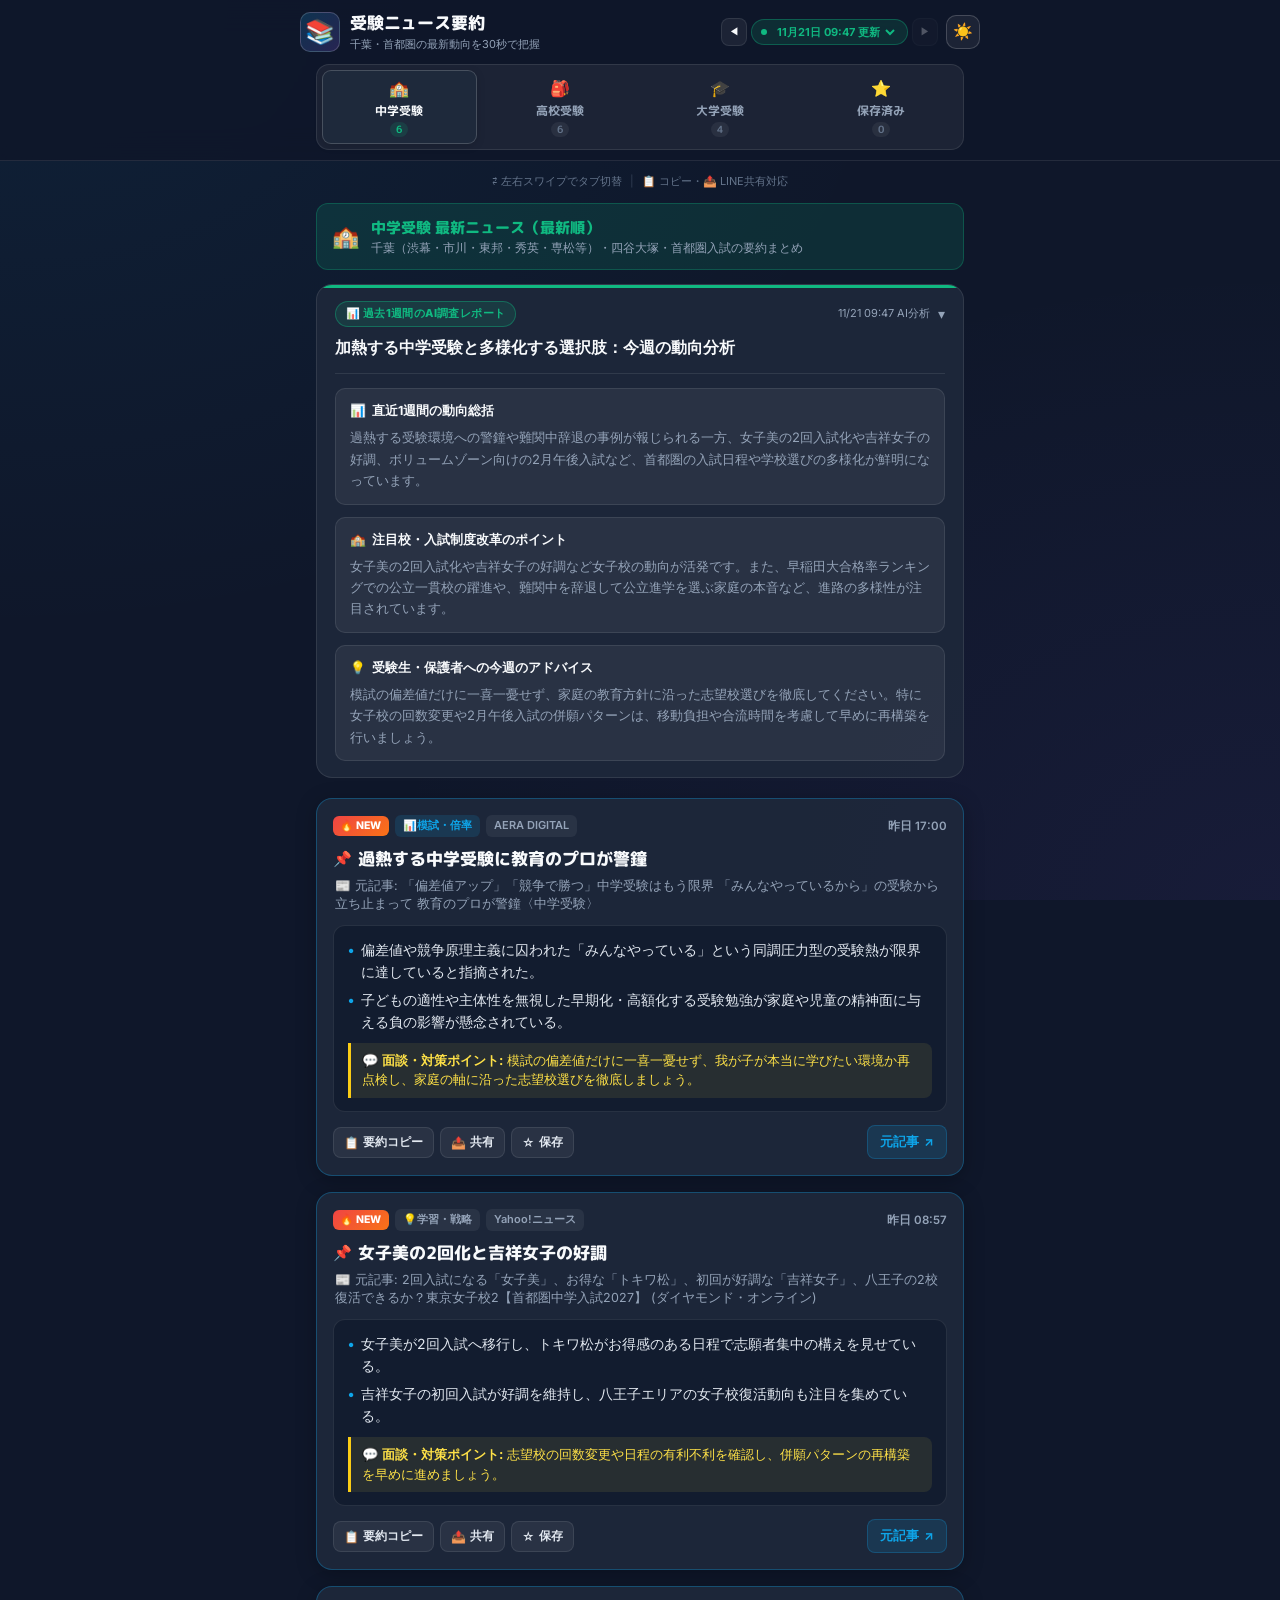
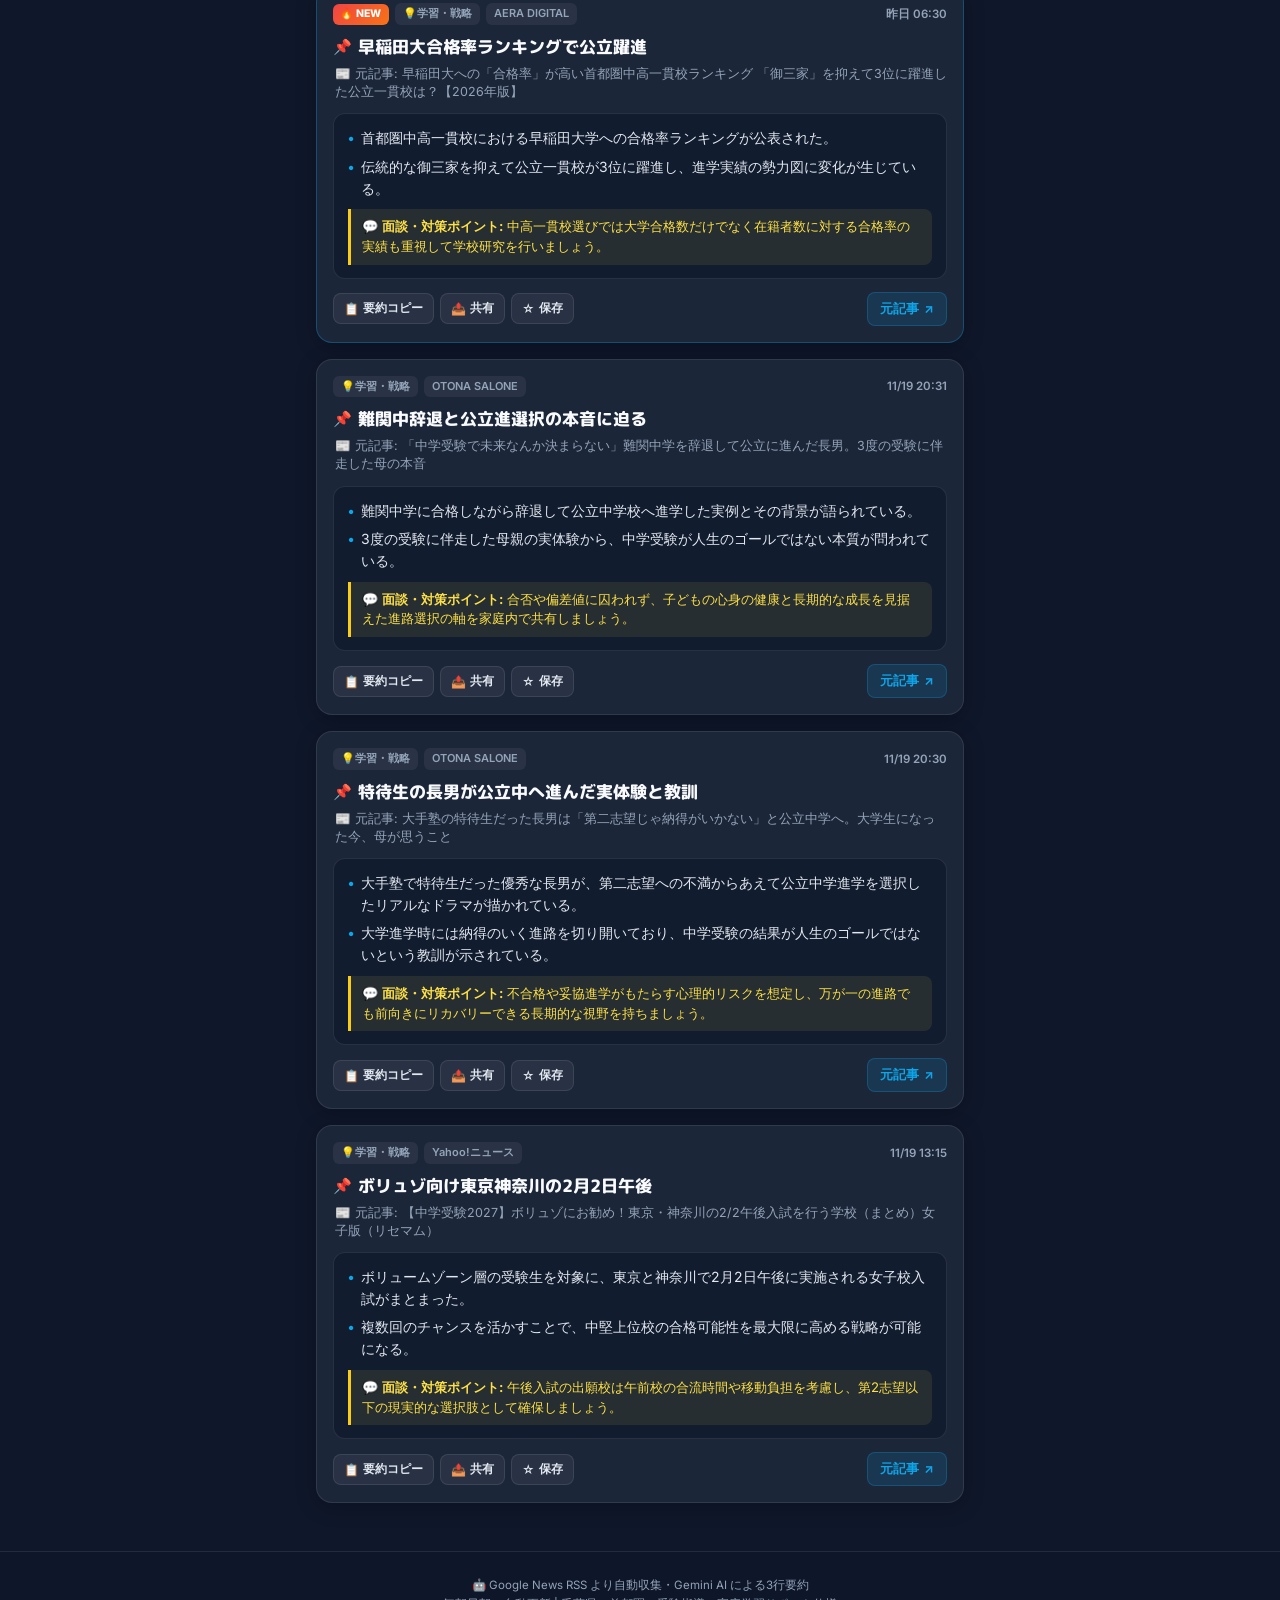
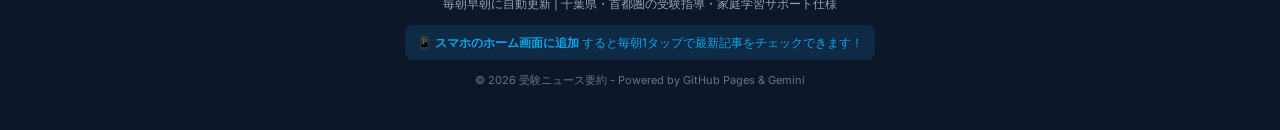
==== docs/index.html @ 402aa07b "chore: 毎朝の受験ニュース要約を自動更新 2026-11-21 09:47 JST" ====
<!DOCTYPE html>
<html lang="ja">
<head>
    <meta charset="UTF-8">
    <meta name="viewport" content="width=device-width, initial-scale=1.0">
    <title>毎朝3分！受験ニュース要約 | 中学・高校・大学受験</title>
    <meta name="description" content="毎朝最新の「中学受験」「高校受験」「大学受験」ニュースをAIが3行要約。千葉県・首都圏の入試トレンドと面談・対策ポイントが隙間時間の3分で丸わかり。">
    
    <!-- PWA / モバイル対応 -->
    <meta name="theme-color" content="#0F172A" id="metaThemeColor">
    <meta name="apple-mobile-web-app-capable" content="yes">
    <meta name="apple-mobile-web-app-status-bar-style" content="black-translucent">
    <meta name="apple-mobile-web-app-title" content="受験ニュース">
    <link rel="manifest" href="manifest.json?v=3.0">
    <link rel="icon" href="icon.svg" type="image/svg+xml">
    <link rel="apple-touch-icon" href="icon.svg">

    <!-- Google Fonts -->
    <link rel="preconnect" href="https://fonts.googleapis.com">
    <link rel="preconnect" href="https://fonts.gstatic.com" crossorigin>
    <link href="https://fonts.googleapis.com/css2?family=M+PLUS+Rounded+1c:wght@500;700;800&family=Inter:wght@400;500;600;700&display=swap" rel="stylesheet">
    <link rel="stylesheet" href="style.css?v=3.1">
    <script>
        // 初期描画時のフラッシュ防止（テーマ即時適用）
        (function() {
            try {
                const savedTheme = localStorage.getItem('exam_news_theme');
                if (savedTheme === 'light') {
                    document.documentElement.setAttribute('data-theme', 'light');
                }
            } catch (e) {}
        })();
    </script>
</head>
<body data-updated-time="11月21日 09:47" data-updated-date="2026-11-21">
    <!-- 上部固定ヘッダー＆タブ領域 -->
    <div class="sticky-top-shell">
        <header class="app-header">
            <div class="header-inner">
                <div class="logo-area">
                    <div class="logo-icon">📚</div>
                    <div>
                        <h1 class="logo-title">受験ニュース要約</h1>
                        <p class="logo-subtitle">千葉・首都圏の最新動向を30秒で把握</p>
                    </div>
                </div>
                <div class="header-controls">
                    <!-- 過去履歴（アーカイブ）日付切り替えナビ -->
                    <div class="archive-nav" id="archiveNav">
                        <button type="button" class="date-nav-btn" id="prevDateBtn" aria-label="前日のニュースを表示" title="前日のニュース">◀</button>
                        <div class="update-badge" id="updateBadge" title="表示日付">
                            <span class="pulse-dot" id="liveDot"></span>
                            <select id="dateSelect" class="date-select" aria-label="表示する日付を選択">
                                <option value="latest">11月21日 09:47 更新</option>
                            </select>
                        </div>
                        <button type="button" class="date-nav-btn" id="nextDateBtn" aria-label="翌日のニュースを表示" title="翌日のニュース" disabled>▶</button>
                    </div>
                    <button type="button" class="theme-toggle-btn" id="themeToggleBtn" onclick="toggleTheme()" aria-label="表示テーマ切り替え" title="ライト/ダークモード切替">
                        <span id="themeIcon">☀️</span>
                    </button>
                </div>
            </div>
        </header>

        <!-- 過去アーカイブ閲覧中バナー（過去日選択時のみ表示） -->
        <div class="archive-banner" id="archiveBanner" hidden>
            <span id="archiveBannerText">📅 過去のアーカイブを表示中</span>
            <button type="button" class="btn-return-latest" id="returnLatestBtn">最新日に戻る ↩</button>
        </div>

        <!-- カテゴリー切り替えタブ -->
        <div class="tabs-container">
            <nav class="category-tabs" role="tablist" aria-label="受験カテゴリー">
                <button type="button" class="tab-btn active" data-tab="junior" role="tab" aria-selected="true">
                    <span class="tab-icon">🏫</span>
                    <span class="tab-text">中学受験</span>
                    <span class="tab-count">6</span>
                </button>
                <button type="button" class="tab-btn" data-tab="high" role="tab" aria-selected="false">
                    <span class="tab-icon">🎒</span>
                    <span class="tab-text">高校受験</span>
                    <span class="tab-count">6</span>
                </button>
                <button type="button" class="tab-btn" data-tab="univ" role="tab" aria-selected="false">
                    <span class="tab-icon">🎓</span>
                    <span class="tab-text">大学受験</span>
                    <span class="tab-count">4</span>
                </button>
                <button type="button" class="tab-btn" data-tab="saved" role="tab" aria-selected="false">
                    <span class="tab-icon">⭐</span>
                    <span class="tab-text">保存済み</span>
                    <span class="tab-count" id="savedCountBadge">0</span>
                </button>
            </nav>
        </div>
    </div>

    <!-- メインコンテンツ -->
    <main class="main-container" id="mainContainer">
        <div class="swipe-hint">
            <span>⇄ 左右スワイプでタブ切替</span>
            <span class="hint-divider">|</span>
            <span>📋 コピー・📤 LINE共有対応</span>
        </div>

        <!-- 中学受験セクション -->
        <section id="junior-tab" class="tab-content active" role="tabpanel">
            <div class="section-intro junior">
                <div class="intro-icon">🏫</div>
                <div>
                    <h2>中学受験 最新ニュース（最新順）</h2>
                    <p>千葉（渋幕・市川・東邦・秀英・専松等）・四谷大塚・首都圏入試の要約まとめ</p>
                </div>
            </div>
            <!-- 過去1週間のAI調査レポート（上部ピン留めアコーディオン） -->
            <div id="report-container-junior" class="report-container">
                
    <details class="report-card junior" open>
        <summary class="report-summary-toggle">
            <div class="report-header">
                <span class="report-badge">📊 過去1週間のAI調査レポート</span>
                <span class="report-header-right">
                    <span class="report-date">11/21 09:47 AI分析</span>
                    <span class="report-chevron" aria-hidden="true">▾</span>
                </span>
            </div>
            <h3 class="report-title">加熱する中学受験と多様化する選択肢：今週の動向分析</h3>
        </summary>
        <div class="report-body">
            <div class="report-section">
                <div class="report-section-title">📊 <strong>直近1週間の動向総括</strong></div>
                <div class="report-section-text">過熱する受験環境への警鐘や難関中辞退の事例が報じられる一方、女子美の2回入試化や吉祥女子の好調、ボリュームゾーン向けの2月午後入試など、首都圏の入試日程や学校選びの多様化が鮮明になっています。</div>
            </div>
            <div class="report-section">
                <div class="report-section-title">🏫 <strong>注目校・入試制度改革のポイント</strong></div>
                <div class="report-section-text">女子美の2回入試化や吉祥女子の好調など女子校の動向が活発です。また、早稲田大合格率ランキングでの公立一貫校の躍進や、難関中を辞退して公立進学を選ぶ家庭の本音など、進路の多様性が注目されています。</div>
            </div>
            <div class="report-section">
                <div class="report-section-title">💡 <strong>受験生・保護者への今週のアドバイス</strong></div>
                <div class="report-section-text">模試の偏差値だけに一喜一憂せず、家庭の教育方針に沿った志望校選びを徹底してください。特に女子校の回数変更や2月午後入試の併願パターンは、移動負担や合流時間を考慮して早めに再構築を行いましょう。</div>
            </div>
        </div>
    </details>
    
            </div>
            <div class="news-grid">
                
        <article class="news-card" data-article-id="8b4e7d0cce" data-is-new="true">
            <div class="card-header">
                <div class="card-badges">
                    <span class="badge-new">🔥 NEW</span>
                    <span class="topic-badge badge-exam">📊模試・倍率</span>
                    <span class="card-source">AERA DIGITAL</span>
                </div>
                <div class="card-meta-right">
                    <span class="read-indicator" title="既読">✓ 既読</span>
                    <span class="card-date">昨日 17:00</span>
                </div>
            </div>
            <h3 class="card-headline-main">過熱する中学受験に教育のプロが警鐘</h3>
            <p class="card-original-title">📰 元記事: 「偏差値アップ」「競争で勝つ」中学受験はもう限界 「みんなやっているから」の受験から立ち止まって 教育のプロが警鐘〈中学受験〉</p>
            <div class="summary-box">
                <div class="summary-points">
                    <div class="summary-point"><span class="dot">•</span><span>偏差値や競争原理主義に囚われた「みんなやっている」という同調圧力型の受験熱が限界に達していると指摘された。</span></div><div class="summary-point"><span class="dot">•</span><span>子どもの適性や主体性を無視した早期化・高額化する受験勉強が家庭や児童の精神面に与える負の影響が懸念されている。</span></div>
                </div>
                <div class="summary-takeaway">💬 <strong>面談・対策ポイント:</strong> 模試の偏差値だけに一喜一憂せず、我が子が本当に学びたい環境か再点検し、家庭の軸に沿った志望校選びを徹底しましょう。</div>
            </div>
            <div class="card-footer">
                <div class="card-actions">
                    <button type="button" class="btn-action btn-copy" data-copy="【中学受験】過熱する中学受験に教育のプロが警鐘
📰 「偏差値アップ」「競争で勝つ」中学受験はもう限界 「みんなやっているから」の受験から立ち止まって 教育のプロが警鐘〈中学受験〉（AERA DIGITAL / 昨日 17:00）
・偏差値や競争原理主義に囚われた「みんなやっている」という同調圧力型の受験熱が限界に達していると指摘された。
・子どもの適性や主体性を無視した早期化・高額化する受験勉強が家庭や児童の精神面に与える負の影響が懸念されている。
💡 ポイント: 模試の偏差値だけに一喜一憂せず、我が子が本当に学びたい環境か再点検し、家庭の軸に沿った志望校選びを徹底しましょう。
🔗 https://news.google.com/rss/articles/CBMiXEFVX3lxTE5PaGQtN3ZuNEVGdzBzN1ZoSHZSV2JISko4RFlNQzhXalYzVTl0RjRkSnNrWFhsdkNoODVmLUlWTmN2S01WMk5UV21KRUlIRTRiQlJUdVE4c0pVSnk5?oc=5" onclick="copySummary(this)" title="要約テキストをコピー">
                        <span>📋</span><span>要約コピー</span>
                    </button>
                    <button type="button" class="btn-action btn-share" data-copy="【中学受験】過熱する中学受験に教育のプロが警鐘
📰 「偏差値アップ」「競争で勝つ」中学受験はもう限界 「みんなやっているから」の受験から立ち止まって 教育のプロが警鐘〈中学受験〉（AERA DIGITAL / 昨日 17:00）
・偏差値や競争原理主義に囚われた「みんなやっている」という同調圧力型の受験熱が限界に達していると指摘された。
・子どもの適性や主体性を無視した早期化・高額化する受験勉強が家庭や児童の精神面に与える負の影響が懸念されている。
💡 ポイント: 模試の偏差値だけに一喜一憂せず、我が子が本当に学びたい環境か再点検し、家庭の軸に沿った志望校選びを徹底しましょう。
🔗 https://news.google.com/rss/articles/CBMiXEFVX3lxTE5PaGQtN3ZuNEVGdzBzN1ZoSHZSV2JISko4RFlNQzhXalYzVTl0RjRkSnNrWFhsdkNoODVmLUlWTmN2S01WMk5UV21KRUlIRTRiQlJUdVE4c0pVSnk5?oc=5" data-title="過熱する中学受験に教育のプロが警鐘" data-url="https://news.google.com/rss/articles/CBMiXEFVX3lxTE5PaGQtN3ZuNEVGdzBzN1ZoSHZSV2JISko4RFlNQzhXalYzVTl0RjRkSnNrWFhsdkNoODVmLUlWTmN2S01WMk5UV21KRUlIRTRiQlJUdVE4c0pVSnk5?oc=5" onclick="shareArticle(this)" title="LINEや他アプリで共有">
                        <span>📤</span><span>共有</span>
                    </button>
                    <button type="button" class="btn-action btn-bookmark" data-article-id="8b4e7d0cce" onclick="toggleBookmark(this, '8b4e7d0cce')" title="あとで読む（保存）">
                        <span class="bm-icon">☆</span><span class="bm-text">保存</span>
                    </button>
                </div>
                <a href="https://news.google.com/rss/articles/CBMiXEFVX3lxTE5PaGQtN3ZuNEVGdzBzN1ZoSHZSV2JISko4RFlNQzhXalYzVTl0RjRkSnNrWFhsdkNoODVmLUlWTmN2S01WMk5UV21KRUlIRTRiQlJUdVE4c0pVSnk5?oc=5" target="_blank" rel="noopener noreferrer" class="btn-read-more" onclick="markAsRead('8b4e7d0cce')">
                    <span>元記事</span>
                    <span>↗</span>
                </a>
            </div>
        </article>
        

        <article class="news-card" data-article-id="6fc7525650" data-is-new="true">
            <div class="card-header">
                <div class="card-badges">
                    <span class="badge-new">🔥 NEW</span>
                    <span class="topic-badge badge-strategy">💡学習・戦略</span>
                    <span class="card-source">Yahoo!ニュース</span>
                </div>
                <div class="card-meta-right">
                    <span class="read-indicator" title="既読">✓ 既読</span>
                    <span class="card-date">昨日 08:57</span>
                </div>
            </div>
            <h3 class="card-headline-main">女子美の2回化と吉祥女子の好調</h3>
            <p class="card-original-title">📰 元記事: 2回入試になる「女子美」、お得な「トキワ松」、初回が好調な「吉祥女子」、八王子の2校復活できるか？東京女子校2【首都圏中学入試2027】 (ダイヤモンド・オンライン)</p>
            <div class="summary-box">
                <div class="summary-points">
                    <div class="summary-point"><span class="dot">•</span><span>女子美が2回入試へ移行し、トキワ松がお得感のある日程で志願者集中の構えを見せている。</span></div><div class="summary-point"><span class="dot">•</span><span>吉祥女子の初回入試が好調を維持し、八王子エリアの女子校復活動向も注目を集めている。</span></div>
                </div>
                <div class="summary-takeaway">💬 <strong>面談・対策ポイント:</strong> 志望校の回数変更や日程の有利不利を確認し、併願パターンの再構築を早めに進めましょう。</div>
            </div>
            <div class="card-footer">
                <div class="card-actions">
                    <button type="button" class="btn-action btn-copy" data-copy="【中学受験】女子美の2回化と吉祥女子の好調
📰 2回入試になる「女子美」、お得な「トキワ松」、初回が好調な「吉祥女子」、八王子の2校復活できるか？東京女子校2【首都圏中学入試2027】 (ダイヤモンド・オンライン)（Yahoo!ニュース / 昨日 08:57）
・女子美が2回入試へ移行し、トキワ松がお得感のある日程で志願者集中の構えを見せている。
・吉祥女子の初回入試が好調を維持し、八王子エリアの女子校復活動向も注目を集めている。
💡 ポイント: 志望校の回数変更や日程の有利不利を確認し、併願パターンの再構築を早めに進めましょう。
🔗 https://news.google.com/rss/articles/CBMijgFBVV95cUxPN3pNM1hrU3Z4bVBNVXZZa0hIMlJmTUV1d2FCNHJCX3h6Mk9RWTFwVHVUOGgxNHRrU1B2bU5lMFB3WXZVQk5KOVF5MXpfeDJDVmVrR0REeDJmZnJwUDVfdjNsbVA0eDEyYXE0azRRRUQ4RmZLdklGNWR4bzJ4OG13TzlzZUwxVmM4TDVQTFRB?oc=5" onclick="copySummary(this)" title="要約テキストをコピー">
                        <span>📋</span><span>要約コピー</span>
                    </button>
                    <button type="button" class="btn-action btn-share" data-copy="【中学受験】女子美の2回化と吉祥女子の好調
📰 2回入試になる「女子美」、お得な「トキワ松」、初回が好調な「吉祥女子」、八王子の2校復活できるか？東京女子校2【首都圏中学入試2027】 (ダイヤモンド・オンライン)（Yahoo!ニュース / 昨日 08:57）
・女子美が2回入試へ移行し、トキワ松がお得感のある日程で志願者集中の構えを見せている。
・吉祥女子の初回入試が好調を維持し、八王子エリアの女子校復活動向も注目を集めている。
💡 ポイント: 志望校の回数変更や日程の有利不利を確認し、併願パターンの再構築を早めに進めましょう。
🔗 https://news.google.com/rss/articles/CBMijgFBVV95cUxPN3pNM1hrU3Z4bVBNVXZZa0hIMlJmTUV1d2FCNHJCX3h6Mk9RWTFwVHVUOGgxNHRrU1B2bU5lMFB3WXZVQk5KOVF5MXpfeDJDVmVrR0REeDJmZnJwUDVfdjNsbVA0eDEyYXE0azRRRUQ4RmZLdklGNWR4bzJ4OG13TzlzZUwxVmM4TDVQTFRB?oc=5" data-title="女子美の2回化と吉祥女子の好調" data-url="https://news.google.com/rss/articles/CBMijgFBVV95cUxPN3pNM1hrU3Z4bVBNVXZZa0hIMlJmTUV1d2FCNHJCX3h6Mk9RWTFwVHVUOGgxNHRrU1B2bU5lMFB3WXZVQk5KOVF5MXpfeDJDVmVrR0REeDJmZnJwUDVfdjNsbVA0eDEyYXE0azRRRUQ4RmZLdklGNWR4bzJ4OG13TzlzZUwxVmM4TDVQTFRB?oc=5" onclick="shareArticle(this)" title="LINEや他アプリで共有">
                        <span>📤</span><span>共有</span>
                    </button>
                    <button type="button" class="btn-action btn-bookmark" data-article-id="6fc7525650" onclick="toggleBookmark(this, '6fc7525650')" title="あとで読む（保存）">
                        <span class="bm-icon">☆</span><span class="bm-text">保存</span>
                    </button>
                </div>
                <a href="https://news.google.com/rss/articles/CBMijgFBVV95cUxPN3pNM1hrU3Z4bVBNVXZZa0hIMlJmTUV1d2FCNHJCX3h6Mk9RWTFwVHVUOGgxNHRrU1B2bU5lMFB3WXZVQk5KOVF5MXpfeDJDVmVrR0REeDJmZnJwUDVfdjNsbVA0eDEyYXE0azRRRUQ4RmZLdklGNWR4bzJ4OG13TzlzZUwxVmM4TDVQTFRB?oc=5" target="_blank" rel="noopener noreferrer" class="btn-read-more" onclick="markAsRead('6fc7525650')">
                    <span>元記事</span>
                    <span>↗</span>
                </a>
            </div>
        </article>
        

        <article class="news-card" data-article-id="463bf52283" data-is-new="true">
            <div class="card-header">
                <div class="card-badges">
                    <span class="badge-new">🔥 NEW</span>
                    <span class="topic-badge badge-strategy">💡学習・戦略</span>
                    <span class="card-source">AERA DIGITAL</span>
                </div>
                <div class="card-meta-right">
                    <span class="read-indicator" title="既読">✓ 既読</span>
                    <span class="card-date">昨日 06:30</span>
                </div>
            </div>
            <h3 class="card-headline-main">早稲田大合格率ランキングで公立躍進</h3>
            <p class="card-original-title">📰 元記事: 早稲田大への「合格率」が高い首都圏中高一貫校ランキング 「御三家」を抑えて3位に躍進した公立一貫校は？【2026年版】</p>
            <div class="summary-box">
                <div class="summary-points">
                    <div class="summary-point"><span class="dot">•</span><span>首都圏中高一貫校における早稲田大学への合格率ランキングが公表された。</span></div><div class="summary-point"><span class="dot">•</span><span>伝統的な御三家を抑えて公立一貫校が3位に躍進し、進学実績の勢力図に変化が生じている。</span></div>
                </div>
                <div class="summary-takeaway">💬 <strong>面談・対策ポイント:</strong> 中高一貫校選びでは大学合格数だけでなく在籍者数に対する合格率の実績も重視して学校研究を行いましょう。</div>
            </div>
            <div class="card-footer">
                <div class="card-actions">
                    <button type="button" class="btn-action btn-copy" data-copy="【中学受験】早稲田大合格率ランキングで公立躍進
📰 早稲田大への「合格率」が高い首都圏中高一貫校ランキング 「御三家」を抑えて3位に躍進した公立一貫校は？【2026年版】（AERA DIGITAL / 昨日 06:30）
・首都圏中高一貫校における早稲田大学への合格率ランキングが公表された。
・伝統的な御三家を抑えて公立一貫校が3位に躍進し、進学実績の勢力図に変化が生じている。
💡 ポイント: 中高一貫校選びでは大学合格数だけでなく在籍者数に対する合格率の実績も重視して学校研究を行いましょう。
🔗 https://news.google.com/rss/articles/CBMiXEFVX3lxTE41SmdBekhOVjI3X3k5RXJtQ2R4NXRXZFZ1bEpUNlBxaHd4VzZtZmtOaGg1enBBcy03cmtuT0Ntb3RNS0c4VEFqNzBxY0w0OWFzYi02cGYyQk5wdVpM?oc=5" onclick="copySummary(this)" title="要約テキストをコピー">
                        <span>📋</span><span>要約コピー</span>
                    </button>
                    <button type="button" class="btn-action btn-share" data-copy="【中学受験】早稲田大合格率ランキングで公立躍進
📰 早稲田大への「合格率」が高い首都圏中高一貫校ランキング 「御三家」を抑えて3位に躍進した公立一貫校は？【2026年版】（AERA DIGITAL / 昨日 06:30）
・首都圏中高一貫校における早稲田大学への合格率ランキングが公表された。
・伝統的な御三家を抑えて公立一貫校が3位に躍進し、進学実績の勢力図に変化が生じている。
💡 ポイント: 中高一貫校選びでは大学合格数だけでなく在籍者数に対する合格率の実績も重視して学校研究を行いましょう。
🔗 https://news.google.com/rss/articles/CBMiXEFVX3lxTE41SmdBekhOVjI3X3k5RXJtQ2R4NXRXZFZ1bEpUNlBxaHd4VzZtZmtOaGg1enBBcy03cmtuT0Ntb3RNS0c4VEFqNzBxY0w0OWFzYi02cGYyQk5wdVpM?oc=5" data-title="早稲田大合格率ランキングで公立躍進" data-url="https://news.google.com/rss/articles/CBMiXEFVX3lxTE41SmdBekhOVjI3X3k5RXJtQ2R4NXRXZFZ1bEpUNlBxaHd4VzZtZmtOaGg1enBBcy03cmtuT0Ntb3RNS0c4VEFqNzBxY0w0OWFzYi02cGYyQk5wdVpM?oc=5" onclick="shareArticle(this)" title="LINEや他アプリで共有">
                        <span>📤</span><span>共有</span>
                    </button>
                    <button type="button" class="btn-action btn-bookmark" data-article-id="463bf52283" onclick="toggleBookmark(this, '463bf52283')" title="あとで読む（保存）">
                        <span class="bm-icon">☆</span><span class="bm-text">保存</span>
                    </button>
                </div>
                <a href="https://news.google.com/rss/articles/CBMiXEFVX3lxTE41SmdBekhOVjI3X3k5RXJtQ2R4NXRXZFZ1bEpUNlBxaHd4VzZtZmtOaGg1enBBcy03cmtuT0Ntb3RNS0c4VEFqNzBxY0w0OWFzYi02cGYyQk5wdVpM?oc=5" target="_blank" rel="noopener noreferrer" class="btn-read-more" onclick="markAsRead('463bf52283')">
                    <span>元記事</span>
                    <span>↗</span>
                </a>
            </div>
        </article>
        

        <article class="news-card" data-article-id="ab9ecf3a4a" data-is-new="false">
            <div class="card-header">
                <div class="card-badges">
                    
                    <span class="topic-badge badge-strategy">💡学習・戦略</span>
                    <span class="card-source">OTONA SALONE</span>
                </div>
                <div class="card-meta-right">
                    <span class="read-indicator" title="既読">✓ 既読</span>
                    <span class="card-date">11/19 20:31</span>
                </div>
            </div>
            <h3 class="card-headline-main">難関中辞退と公立進選択の本音に迫る</h3>
            <p class="card-original-title">📰 元記事: 「中学受験で未来なんか決まらない」難関中学を辞退して公立に進んだ長男。3度の受験に伴走した母の本音</p>
            <div class="summary-box">
                <div class="summary-points">
                    <div class="summary-point"><span class="dot">•</span><span>難関中学に合格しながら辞退して公立中学校へ進学した実例とその背景が語られている。</span></div><div class="summary-point"><span class="dot">•</span><span>3度の受験に伴走した母親の実体験から、中学受験が人生のゴールではない本質が問われている。</span></div>
                </div>
                <div class="summary-takeaway">💬 <strong>面談・対策ポイント:</strong> 合否や偏差値に囚われず、子どもの心身の健康と長期的な成長を見据えた進路選択の軸を家庭内で共有しましょう。</div>
            </div>
            <div class="card-footer">
                <div class="card-actions">
                    <button type="button" class="btn-action btn-copy" data-copy="【中学受験】難関中辞退と公立進選択の本音に迫る
📰 「中学受験で未来なんか決まらない」難関中学を辞退して公立に進んだ長男。3度の受験に伴走した母の本音（OTONA SALONE / 11/19 20:31）
・難関中学に合格しながら辞退して公立中学校へ進学した実例とその背景が語られている。
・3度の受験に伴走した母親の実体験から、中学受験が人生のゴールではない本質が問われている。
💡 ポイント: 合否や偏差値に囚われず、子どもの心身の健康と長期的な成長を見据えた進路選択の軸を家庭内で共有しましょう。
🔗 https://news.google.com/rss/articles/CBMiRkFVX3lxTE5ycmktWDhxU1lEVDh1SXFmd0o2OGxOSnZOYkNaRkFueDBmR09tX2tzQzJmR1lDRUp1RHVTMnJTTXJzbi05VWc?oc=5" onclick="copySummary(this)" title="要約テキストをコピー">
                        <span>📋</span><span>要約コピー</span>
                    </button>
                    <button type="button" class="btn-action btn-share" data-copy="【中学受験】難関中辞退と公立進選択の本音に迫る
📰 「中学受験で未来なんか決まらない」難関中学を辞退して公立に進んだ長男。3度の受験に伴走した母の本音（OTONA SALONE / 11/19 20:31）
・難関中学に合格しながら辞退して公立中学校へ進学した実例とその背景が語られている。
・3度の受験に伴走した母親の実体験から、中学受験が人生のゴールではない本質が問われている。
💡 ポイント: 合否や偏差値に囚われず、子どもの心身の健康と長期的な成長を見据えた進路選択の軸を家庭内で共有しましょう。
🔗 https://news.google.com/rss/articles/CBMiRkFVX3lxTE5ycmktWDhxU1lEVDh1SXFmd0o2OGxOSnZOYkNaRkFueDBmR09tX2tzQzJmR1lDRUp1RHVTMnJTTXJzbi05VWc?oc=5" data-title="難関中辞退と公立進選択の本音に迫る" data-url="https://news.google.com/rss/articles/CBMiRkFVX3lxTE5ycmktWDhxU1lEVDh1SXFmd0o2OGxOSnZOYkNaRkFueDBmR09tX2tzQzJmR1lDRUp1RHVTMnJTTXJzbi05VWc?oc=5" onclick="shareArticle(this)" title="LINEや他アプリで共有">
                        <span>📤</span><span>共有</span>
                    </button>
                    <button type="button" class="btn-action btn-bookmark" data-article-id="ab9ecf3a4a" onclick="toggleBookmark(this, 'ab9ecf3a4a')" title="あとで読む（保存）">
                        <span class="bm-icon">☆</span><span class="bm-text">保存</span>
                    </button>
                </div>
                <a href="https://news.google.com/rss/articles/CBMiRkFVX3lxTE5ycmktWDhxU1lEVDh1SXFmd0o2OGxOSnZOYkNaRkFueDBmR09tX2tzQzJmR1lDRUp1RHVTMnJTTXJzbi05VWc?oc=5" target="_blank" rel="noopener noreferrer" class="btn-read-more" onclick="markAsRead('ab9ecf3a4a')">
                    <span>元記事</span>
                    <span>↗</span>
                </a>
            </div>
        </article>
        

        <article class="news-card" data-article-id="a8c4bd2308" data-is-new="false">
            <div class="card-header">
                <div class="card-badges">
                    
                    <span class="topic-badge badge-strategy">💡学習・戦略</span>
                    <span class="card-source">OTONA SALONE</span>
                </div>
                <div class="card-meta-right">
                    <span class="read-indicator" title="既読">✓ 既読</span>
                    <span class="card-date">11/19 20:30</span>
                </div>
            </div>
            <h3 class="card-headline-main">特待生の長男が公立中へ進んだ実体験と教訓</h3>
            <p class="card-original-title">📰 元記事: 大手塾の特待生だった長男は「第二志望じゃ納得がいかない」と公立中学へ。大学生になった今、母が思うこと</p>
            <div class="summary-box">
                <div class="summary-points">
                    <div class="summary-point"><span class="dot">•</span><span>大手塾で特待生だった優秀な長男が、第二志望への不満からあえて公立中学進学を選択したリアルなドラマが描かれている。</span></div><div class="summary-point"><span class="dot">•</span><span>大学進学時には納得のいく進路を切り開いており、中学受験の結果が人生のゴールではないという教訓が示されている。</span></div>
                </div>
                <div class="summary-takeaway">💬 <strong>面談・対策ポイント:</strong> 不合格や妥協進学がもたらす心理的リスクを想定し、万が一の進路でも前向きにリカバリーできる長期的な視野を持ちましょう。</div>
            </div>
            <div class="card-footer">
                <div class="card-actions">
                    <button type="button" class="btn-action btn-copy" data-copy="【中学受験】特待生の長男が公立中へ進んだ実体験と教訓
📰 大手塾の特待生だった長男は「第二志望じゃ納得がいかない」と公立中学へ。大学生になった今、母が思うこと（OTONA SALONE / 11/19 20:30）
・大手塾で特待生だった優秀な長男が、第二志望への不満からあえて公立中学進学を選択したリアルなドラマが描かれている。
・大学進学時には納得のいく進路を切り開いており、中学受験の結果が人生のゴールではないという教訓が示されている。
💡 ポイント: 不合格や妥協進学がもたらす心理的リスクを想定し、万が一の進路でも前向きにリカバリーできる長期的な視野を持ちましょう。
🔗 https://news.google.com/rss/articles/CBMiRkFVX3lxTE14Ym9SQ0ZKUEZKT21kdFJ3djBEQ0pQQWRsem00SUxDT0dnV2xwYWZydHpVWGVJVHFPNEFrWmtDYlZtSUtUaEE?oc=5" onclick="copySummary(this)" title="要約テキストをコピー">
                        <span>📋</span><span>要約コピー</span>
                    </button>
                    <button type="button" class="btn-action btn-share" data-copy="【中学受験】特待生の長男が公立中へ進んだ実体験と教訓
📰 大手塾の特待生だった長男は「第二志望じゃ納得がいかない」と公立中学へ。大学生になった今、母が思うこと（OTONA SALONE / 11/19 20:30）
・大手塾で特待生だった優秀な長男が、第二志望への不満からあえて公立中学進学を選択したリアルなドラマが描かれている。
・大学進学時には納得のいく進路を切り開いており、中学受験の結果が人生のゴールではないという教訓が示されている。
💡 ポイント: 不合格や妥協進学がもたらす心理的リスクを想定し、万が一の進路でも前向きにリカバリーできる長期的な視野を持ちましょう。
🔗 https://news.google.com/rss/articles/CBMiRkFVX3lxTE14Ym9SQ0ZKUEZKT21kdFJ3djBEQ0pQQWRsem00SUxDT0dnV2xwYWZydHpVWGVJVHFPNEFrWmtDYlZtSUtUaEE?oc=5" data-title="特待生の長男が公立中へ進んだ実体験と教訓" data-url="https://news.google.com/rss/articles/CBMiRkFVX3lxTE14Ym9SQ0ZKUEZKT21kdFJ3djBEQ0pQQWRsem00SUxDT0dnV2xwYWZydHpVWGVJVHFPNEFrWmtDYlZtSUtUaEE?oc=5" onclick="shareArticle(this)" title="LINEや他アプリで共有">
                        <span>📤</span><span>共有</span>
                    </button>
                    <button type="button" class="btn-action btn-bookmark" data-article-id="a8c4bd2308" onclick="toggleBookmark(this, 'a8c4bd2308')" title="あとで読む（保存）">
                        <span class="bm-icon">☆</span><span class="bm-text">保存</span>
                    </button>
                </div>
                <a href="https://news.google.com/rss/articles/CBMiRkFVX3lxTE14Ym9SQ0ZKUEZKT21kdFJ3djBEQ0pQQWRsem00SUxDT0dnV2xwYWZydHpVWGVJVHFPNEFrWmtDYlZtSUtUaEE?oc=5" target="_blank" rel="noopener noreferrer" class="btn-read-more" onclick="markAsRead('a8c4bd2308')">
                    <span>元記事</span>
                    <span>↗</span>
                </a>
            </div>
        </article>
        

        <article class="news-card" data-article-id="6ca3e9430b" data-is-new="false">
            <div class="card-header">
                <div class="card-badges">
                    
                    <span class="topic-badge badge-strategy">💡学習・戦略</span>
                    <span class="card-source">Yahoo!ニュース</span>
                </div>
                <div class="card-meta-right">
                    <span class="read-indicator" title="既読">✓ 既読</span>
                    <span class="card-date">11/19 13:15</span>
                </div>
            </div>
            <h3 class="card-headline-main">ボリュゾ向け東京神奈川の2月2日午後</h3>
            <p class="card-original-title">📰 元記事: 【中学受験2027】ボリュゾにお勧め！東京・神奈川の2/2午後入試を行う学校（まとめ）女子版（リセマム）</p>
            <div class="summary-box">
                <div class="summary-points">
                    <div class="summary-point"><span class="dot">•</span><span>ボリュームゾーン層の受験生を対象に、東京と神奈川で2月2日午後に実施される女子校入試がまとまった。</span></div><div class="summary-point"><span class="dot">•</span><span>複数回のチャンスを活かすことで、中堅上位校の合格可能性を最大限に高める戦略が可能になる。</span></div>
                </div>
                <div class="summary-takeaway">💬 <strong>面談・対策ポイント:</strong> 午後入試の出願校は午前校の合流時間や移動負担を考慮し、第2志望以下の現実的な選択肢として確保しましょう。</div>
            </div>
            <div class="card-footer">
                <div class="card-actions">
                    <button type="button" class="btn-action btn-copy" data-copy="【中学受験】ボリュゾ向け東京神奈川の2月2日午後
📰 【中学受験2027】ボリュゾにお勧め！東京・神奈川の2/2午後入試を行う学校（まとめ）女子版（リセマム）（Yahoo!ニュース / 11/19 13:15）
・ボリュームゾーン層の受験生を対象に、東京と神奈川で2月2日午後に実施される女子校入試がまとまった。
・複数回のチャンスを活かすことで、中堅上位校の合格可能性を最大限に高める戦略が可能になる。
💡 ポイント: 午後入試の出願校は午前校の合流時間や移動負担を考慮し、第2志望以下の現実的な選択肢として確保しましょう。
🔗 https://news.google.com/rss/articles/CBMif0FVX3lxTE5vV3NZaTVyNGxQUFVJT3BseGQ0N1NIaU52dnhkX3JESThtOURoNkgzNnBUOWhQVEsxRlpaQjlPV1pydFJjdWJreG5IcnZORFZEZDRKdDZfMFJUMkRpeG9EUldNejJ1NGFxTEp3ckNXV2ZSMmdkRTN1ZnM4MC1CQ2c?oc=5" onclick="copySummary(this)" title="要約テキストをコピー">
                        <span>📋</span><span>要約コピー</span>
                    </button>
                    <button type="button" class="btn-action btn-share" data-copy="【中学受験】ボリュゾ向け東京神奈川の2月2日午後
📰 【中学受験2027】ボリュゾにお勧め！東京・神奈川の2/2午後入試を行う学校（まとめ）女子版（リセマム）（Yahoo!ニュース / 11/19 13:15）
・ボリュームゾーン層の受験生を対象に、東京と神奈川で2月2日午後に実施される女子校入試がまとまった。
・複数回のチャンスを活かすことで、中堅上位校の合格可能性を最大限に高める戦略が可能になる。
💡 ポイント: 午後入試の出願校は午前校の合流時間や移動負担を考慮し、第2志望以下の現実的な選択肢として確保しましょう。
🔗 https://news.google.com/rss/articles/CBMif0FVX3lxTE5vV3NZaTVyNGxQUFVJT3BseGQ0N1NIaU52dnhkX3JESThtOURoNkgzNnBUOWhQVEsxRlpaQjlPV1pydFJjdWJreG5IcnZORFZEZDRKdDZfMFJUMkRpeG9EUldNejJ1NGFxTEp3ckNXV2ZSMmdkRTN1ZnM4MC1CQ2c?oc=5" data-title="ボリュゾ向け東京神奈川の2月2日午後" data-url="https://news.google.com/rss/articles/CBMif0FVX3lxTE5vV3NZaTVyNGxQUFVJT3BseGQ0N1NIaU52dnhkX3JESThtOURoNkgzNnBUOWhQVEsxRlpaQjlPV1pydFJjdWJreG5IcnZORFZEZDRKdDZfMFJUMkRpeG9EUldNejJ1NGFxTEp3ckNXV2ZSMmdkRTN1ZnM4MC1CQ2c?oc=5" onclick="shareArticle(this)" title="LINEや他アプリで共有">
                        <span>📤</span><span>共有</span>
                    </button>
                    <button type="button" class="btn-action btn-bookmark" data-article-id="6ca3e9430b" onclick="toggleBookmark(this, '6ca3e9430b')" title="あとで読む（保存）">
                        <span class="bm-icon">☆</span><span class="bm-text">保存</span>
                    </button>
                </div>
                <a href="https://news.google.com/rss/articles/CBMif0FVX3lxTE5vV3NZaTVyNGxQUFVJT3BseGQ0N1NIaU52dnhkX3JESThtOURoNkgzNnBUOWhQVEsxRlpaQjlPV1pydFJjdWJreG5IcnZORFZEZDRKdDZfMFJUMkRpeG9EUldNejJ1NGFxTEp3ckNXV2ZSMmdkRTN1ZnM4MC1CQ2c?oc=5" target="_blank" rel="noopener noreferrer" class="btn-read-more" onclick="markAsRead('6ca3e9430b')">
                    <span>元記事</span>
                    <span>↗</span>
                </a>
            </div>
        </article>
        
            </div>
        </section>

        <!-- 高校受験セクション -->
        <section id="high-tab" class="tab-content" role="tabpanel">
            <div class="section-intro high">
                <div class="intro-icon">🎒</div>
                <div>
                    <h2>高校受験 最新ニュース（最新順）</h2>
                    <p>千葉県公立・私立高入試（船高・千高・東葛・八千代・Vもぎ等）・首都圏の要約まとめ</p>
                </div>
            </div>
            <!-- 過去1週間のAI調査レポート（上部ピン留めアコーディオン） -->
            <div id="report-container-high" class="report-container">
                
    <details class="report-card high" open>
        <summary class="report-summary-toggle">
            <div class="report-header">
                <span class="report-badge">📊 過去1週間のAI調査レポート</span>
                <span class="report-header-right">
                    <span class="report-date">11/21 09:47 AI分析</span>
                    <span class="report-chevron" aria-hidden="true">▾</span>
                </span>
            </div>
            <h3 class="report-title">首都圏の2027年度高校入試：千葉の評価方法公表と制度改革の波及</h3>
        </summary>
        <div class="report-body">
            <div class="report-section">
                <div class="report-section-title">📊 <strong>直近1週間の動向総括</strong></div>
                <div class="report-section-text">今週は千葉県立高校の2027年度選抜・評価方法の公表や神奈川県の学級減発表など、首都圏全体で中長期的な入試制度改革が相次ぎました。また、埼玉県知事による高校無償化の交付金要請など家庭の経済支援を巡る動きも注目されています。</div>
            </div>
            <div class="report-section">
                <div class="report-section-title">🎒 <strong>注目校・入試制度改革のポイント</strong></div>
                <div class="report-section-text">千葉県の新中2生に向けた評価基準公表や、神奈川県立高39校での大規模な学級減決定など、進路選択に直結する重要な変更が続いています。私立無償化の動向や埼玉の私立希望率上昇も含め、早期の併願戦略見直しが不可欠です。</div>
            </div>
            <div class="report-section">
                <div class="report-section-title">💡 <strong>受験生・保護者への今週のアドバイス</strong></div>
                <div class="report-section-text">新中2・中3生は、千葉県の新たな評価方法や志望校の募集定員情報を今すぐ確認し、内申点対策と基礎学力の定着を急ぎましょう。初期の倍率や変動予測に惑わされない柔軟な出願プランを、保護者と塾の面談を活用して早期に構築してください。</div>
            </div>
        </div>
    </details>
    
            </div>
            <div class="news-grid">
                
        <article class="news-card" data-article-id="45c0abb0f3" data-is-new="false">
            <div class="card-header">
                <div class="card-badges">
                    
                    <span class="topic-badge badge-strategy">💡学習・戦略</span>
                    <span class="card-source">埼玉新聞社 高校受験ナビ</span>
                </div>
                <div class="card-meta-right">
                    <span class="read-indicator" title="既読">✓ 既読</span>
                    <span class="card-date">11/18 09:59</span>
                </div>
            </div>
            <h3 class="card-headline-main">埼玉県高校書道展が開幕、芸術系進学への登竜門</h3>
            <p class="card-original-title">📰 元記事: 県高校書道展 開幕 22日まで</p>
            <div class="summary-box">
                <div class="summary-points">
                    <div class="summary-point"><span class="dot">•</span><span>埼玉新聞社主催の県高校書道展が22日まで開催され、県内高校生の熱意ある作品が一堂に会している。</span></div><div class="summary-point"><span class="dot">•</span><span>芸術科や書道部所属の受験生にとっては、他校のハイレベルな作品に触れ感性を磨く貴重な機会となる。</span></div>
                </div>
                <div class="summary-takeaway">💬 <strong>面談・対策ポイント:</strong> 芸術系の進学や推薦入試を視野に入れる生徒は、作品展に足を運びモチベーション向上や表現の参考にしよう。</div>
            </div>
            <div class="card-footer">
                <div class="card-actions">
                    <button type="button" class="btn-action btn-copy" data-copy="【高校受験】埼玉県高校書道展が開幕、芸術系進学への登竜門
📰 県高校書道展 開幕 22日まで（埼玉新聞社 高校受験ナビ / 11/18 09:59）
・埼玉新聞社主催の県高校書道展が22日まで開催され、県内高校生の熱意ある作品が一堂に会している。
・芸術科や書道部所属の受験生にとっては、他校のハイレベルな作品に触れ感性を磨く貴重な機会となる。
💡 ポイント: 芸術系の進学や推薦入試を視野に入れる生徒は、作品展に足を運びモチベーション向上や表現の参考にしよう。
🔗 https://news.google.com/rss/articles/[base64]?oc=5" onclick="copySummary(this)" title="要約テキストをコピー">
                        <span>📋</span><span>要約コピー</span>
                    </button>
                    <button type="button" class="btn-action btn-share" data-copy="【高校受験】埼玉県高校書道展が開幕、芸術系進学への登竜門
📰 県高校書道展 開幕 22日まで（埼玉新聞社 高校受験ナビ / 11/18 09:59）
・埼玉新聞社主催の県高校書道展が22日まで開催され、県内高校生の熱意ある作品が一堂に会している。
・芸術科や書道部所属の受験生にとっては、他校のハイレベルな作品に触れ感性を磨く貴重な機会となる。
💡 ポイント: 芸術系の進学や推薦入試を視野に入れる生徒は、作品展に足を運びモチベーション向上や表現の参考にしよう。
🔗 https://news.google.com/rss/articles/[base64]?oc=5" data-title="埼玉県高校書道展が開幕、芸術系進学への登竜門" data-url="https://news.google.com/rss/articles/[base64]?oc=5" onclick="shareArticle(this)" title="LINEや他アプリで共有">
                        <span>📤</span><span>共有</span>
                    </button>
                    <button type="button" class="btn-action btn-bookmark" data-article-id="45c0abb0f3" onclick="toggleBookmark(this, '45c0abb0f3')" title="あとで読む（保存）">
                        <span class="bm-icon">☆</span><span class="bm-text">保存</span>
                    </button>
                </div>
                <a href="https://news.google.com/rss/articles/[base64]?oc=5" target="_blank" rel="noopener noreferrer" class="btn-read-more" onclick="markAsRead('45c0abb0f3')">
                    <span>元記事</span>
                    <span>↗</span>
                </a>
            </div>
        </article>
        

        <article class="news-card" data-article-id="a6f522f8a9" data-is-new="false">
            <div class="card-header">
                <div class="card-badges">
                    
                    <span class="topic-badge badge-system">📝制度・日程</span>
                    <span class="card-source">リセマム</span>
                </div>
                <div class="card-meta-right">
                    <span class="read-indicator" title="既読">✓ 既読</span>
                    <span class="card-date">11/17 14:15</span>
                </div>
            </div>
            <h3 class="card-headline-main">埼玉県知事が文科相に高校無償化の交付金全額確保を要請</h3>
            <p class="card-original-title">📰 元記事: 埼玉県知事、文科相へ要望…高校無償化で交付金全額を</p>
            <div class="summary-box">
                <div class="summary-points">
                    <div class="summary-point"><span class="dot">•</span><span>埼玉県知事が文部科学大臣に対し、高校授業料無償化に伴う地方交付金の全額確保を直接強く要望した。</span></div><div class="summary-point"><span class="dot">•</span><span>国の制度改正が自治体の財政や私立・県立高校の教育環境整備、保護者の負担軽減に直結する重要な動き。</span></div>
                </div>
                <div class="summary-takeaway">💬 <strong>面談・対策ポイント:</strong> 家庭の教育費負担や私立高校の就学支援金制度に影響を与えるため、今後の国の予算案や自治体の対応を注視。</div>
            </div>
            <div class="card-footer">
                <div class="card-actions">
                    <button type="button" class="btn-action btn-copy" data-copy="【高校受験】埼玉県知事が文科相に高校無償化の交付金全額確保を要請
📰 埼玉県知事、文科相へ要望…高校無償化で交付金全額を（リセマム / 11/17 14:15）
・埼玉県知事が文部科学大臣に対し、高校授業料無償化に伴う地方交付金の全額確保を直接強く要望した。
・国の制度改正が自治体の財政や私立・県立高校の教育環境整備、保護者の負担軽減に直結する重要な動き。
💡 ポイント: 家庭の教育費負担や私立高校の就学支援金制度に影響を与えるため、今後の国の予算案や自治体の対応を注視。
🔗 https://news.google.com/rss/articles/CBMiZkFVX3lxTFAyUEcxQXZjMUstV2ZOM1FvQmVPUzBZeGJDbG4yRkI4LW12bGZUVlRyZnVzanpkbFVQdXVQMTVQanB5RnBURXZUR1BtMzU2R20yeGtwQ1F0RjhQLTk2OVNXVklsYVVpdw?oc=5" onclick="copySummary(this)" title="要約テキストをコピー">
                        <span>📋</span><span>要約コピー</span>
                    </button>
                    <button type="button" class="btn-action btn-share" data-copy="【高校受験】埼玉県知事が文科相に高校無償化の交付金全額確保を要請
📰 埼玉県知事、文科相へ要望…高校無償化で交付金全額を（リセマム / 11/17 14:15）
・埼玉県知事が文部科学大臣に対し、高校授業料無償化に伴う地方交付金の全額確保を直接強く要望した。
・国の制度改正が自治体の財政や私立・県立高校の教育環境整備、保護者の負担軽減に直結する重要な動き。
💡 ポイント: 家庭の教育費負担や私立高校の就学支援金制度に影響を与えるため、今後の国の予算案や自治体の対応を注視。
🔗 https://news.google.com/rss/articles/CBMiZkFVX3lxTFAyUEcxQXZjMUstV2ZOM1FvQmVPUzBZeGJDbG4yRkI4LW12bGZUVlRyZnVzanpkbFVQdXVQMTVQanB5RnBURXZUR1BtMzU2R20yeGtwQ1F0RjhQLTk2OVNXVklsYVVpdw?oc=5" data-title="埼玉県知事が文科相に高校無償化の交付金全額確保を要請" data-url="https://news.google.com/rss/articles/CBMiZkFVX3lxTFAyUEcxQXZjMUstV2ZOM1FvQmVPUzBZeGJDbG4yRkI4LW12bGZUVlRyZnVzanpkbFVQdXVQMTVQanB5RnBURXZUR1BtMzU2R20yeGtwQ1F0RjhQLTk2OVNXVklsYVVpdw?oc=5" onclick="shareArticle(this)" title="LINEや他アプリで共有">
                        <span>📤</span><span>共有</span>
                    </button>
                    <button type="button" class="btn-action btn-bookmark" data-article-id="a6f522f8a9" onclick="toggleBookmark(this, 'a6f522f8a9')" title="あとで読む（保存）">
                        <span class="bm-icon">☆</span><span class="bm-text">保存</span>
                    </button>
                </div>
                <a href="https://news.google.com/rss/articles/CBMiZkFVX3lxTFAyUEcxQXZjMUstV2ZOM1FvQmVPUzBZeGJDbG4yRkI4LW12bGZUVlRyZnVzanpkbFVQdXVQMTVQanB5RnBURXZUR1BtMzU2R20yeGtwQ1F0RjhQLTk2OVNXVklsYVVpdw?oc=5" target="_blank" rel="noopener noreferrer" class="btn-read-more" onclick="markAsRead('a6f522f8a9')">
                    <span>元記事</span>
                    <span>↗</span>
                </a>
            </div>
        </article>
        

        <article class="news-card" data-article-id="b83b1737e8" data-is-new="false">
            <div class="card-header">
                <div class="card-badges">
                    
                    <span class="topic-badge badge-chiba">📍千葉注目</span>
                    <span class="card-source">Yahoo!ニュース</span>
                </div>
                <div class="card-meta-right">
                    <span class="read-indicator" title="既読">✓ 既読</span>
                    <span class="card-date">11/17 12:15</span>
                </div>
            </div>
            <h3 class="card-headline-main">【高校受験2027】千葉県立高校の選抜・評価方法が公表</h3>
            <p class="card-original-title">📰 元記事: 【高校受験2027】千葉県立高、選抜・評価方法を公表（リセマム）</p>
            <div class="summary-box">
                <div class="summary-points">
                    <div class="summary-point"><span class="dot">•</span><span>2027年度（令和9年度）入試に向けた千葉県立高校の新たな選抜・評価方法の全容が正式に公表された。</span></div><div class="summary-point"><span class="dot">•</span><span>学力検査だけでなく調査書の評価基準や各校の独自検査内容の変更点が受験生や指導現場に大きな影響を与える。</span></div>
                </div>
                <div class="summary-takeaway">💬 <strong>面談・対策ポイント:</strong> 新中2生は現時点から変更後の評価基準を意識し、内申点対策と早期の基礎学力定着に向けた学習計画を立てよう。</div>
            </div>
            <div class="card-footer">
                <div class="card-actions">
                    <button type="button" class="btn-action btn-copy" data-copy="【高校受験】【高校受験2027】千葉県立高校の選抜・評価方法が公表
📰 【高校受験2027】千葉県立高、選抜・評価方法を公表（リセマム）（Yahoo!ニュース / 11/17 12:15）
・2027年度（令和9年度）入試に向けた千葉県立高校の新たな選抜・評価方法の全容が正式に公表された。
・学力検査だけでなく調査書の評価基準や各校の独自検査内容の変更点が受験生や指導現場に大きな影響を与える。
💡 ポイント: 新中2生は現時点から変更後の評価基準を意識し、内申点対策と早期の基礎学力定着に向けた学習計画を立てよう。
🔗 https://news.google.com/rss/articles/CBMif0FVX3lxTE1CSHhxLUFLdnh4dDNIZnBmZjU5V2l1ODRkN3lTeWlCUlpfd09UM1hLMGRabS1PSmJnRThyUm8teEJaaldzMkw2aFdaLWJ3RlVNT0tJb1pjRkhhaXBCY0g1LVAxYUpwQllVTExnZHFRRURTcVY4SHAwVjBQYWh1RmM?oc=5" onclick="copySummary(this)" title="要約テキストをコピー">
                        <span>📋</span><span>要約コピー</span>
                    </button>
                    <button type="button" class="btn-action btn-share" data-copy="【高校受験】【高校受験2027】千葉県立高校の選抜・評価方法が公表
📰 【高校受験2027】千葉県立高、選抜・評価方法を公表（リセマム）（Yahoo!ニュース / 11/17 12:15）
・2027年度（令和9年度）入試に向けた千葉県立高校の新たな選抜・評価方法の全容が正式に公表された。
・学力検査だけでなく調査書の評価基準や各校の独自検査内容の変更点が受験生や指導現場に大きな影響を与える。
💡 ポイント: 新中2生は現時点から変更後の評価基準を意識し、内申点対策と早期の基礎学力定着に向けた学習計画を立てよう。
🔗 https://news.google.com/rss/articles/CBMif0FVX3lxTE1CSHhxLUFLdnh4dDNIZnBmZjU5V2l1ODRkN3lTeWlCUlpfd09UM1hLMGRabS1PSmJnRThyUm8teEJaaldzMkw2aFdaLWJ3RlVNT0tJb1pjRkhhaXBCY0g1LVAxYUpwQllVTExnZHFRRURTcVY4SHAwVjBQYWh1RmM?oc=5" data-title="【高校受験2027】千葉県立高校の選抜・評価方法が公表" data-url="https://news.google.com/rss/articles/CBMif0FVX3lxTE1CSHhxLUFLdnh4dDNIZnBmZjU5V2l1ODRkN3lTeWlCUlpfd09UM1hLMGRabS1PSmJnRThyUm8teEJaaldzMkw2aFdaLWJ3RlVNT0tJb1pjRkhhaXBCY0g1LVAxYUpwQllVTExnZHFRRURTcVY4SHAwVjBQYWh1RmM?oc=5" onclick="shareArticle(this)" title="LINEや他アプリで共有">
                        <span>📤</span><span>共有</span>
                    </button>
                    <button type="button" class="btn-action btn-bookmark" data-article-id="b83b1737e8" onclick="toggleBookmark(this, 'b83b1737e8')" title="あとで読む（保存）">
                        <span class="bm-icon">☆</span><span class="bm-text">保存</span>
                    </button>
                </div>
                <a href="https://news.google.com/rss/articles/CBMif0FVX3lxTE1CSHhxLUFLdnh4dDNIZnBmZjU5V2l1ODRkN3lTeWlCUlpfd09UM1hLMGRabS1PSmJnRThyUm8teEJaaldzMkw2aFdaLWJ3RlVNT0tJb1pjRkhhaXBCY0g1LVAxYUpwQllVTExnZHFRRURTcVY4SHAwVjBQYWh1RmM?oc=5" target="_blank" rel="noopener noreferrer" class="btn-read-more" onclick="markAsRead('b83b1737e8')">
                    <span>元記事</span>
                    <span>↗</span>
                </a>
            </div>
        </article>
        

        <article class="news-card" data-article-id="d75b2f36b9" data-is-new="false">
            <div class="card-header">
                <div class="card-badges">
                    
                    <span class="topic-badge badge-system">📝制度・日程</span>
                    <span class="card-source">みんなの学校新聞</span>
                </div>
                <div class="card-meta-right">
                    <span class="read-indicator" title="既読">✓ 既読</span>
                    <span class="card-date">11/02 17:00</span>
                </div>
            </div>
            <h3 class="card-headline-main">群馬県公立高校ウェブ出願開始、脆弱性点検済みで安全に登録を</h3>
            <p class="card-original-title">📰 元記事: 群馬県公立高校入試、ウェブ出願の基本情報登録始まる PHPの脆弱性は点検済み</p>
            <div class="summary-box">
                <div class="summary-points">
                    <div class="summary-point"><span class="dot">•</span><span>群馬県公立高校入試のウェブ出願に向けた基本情報の登録手続きが開始された。</span></div><div class="summary-point"><span class="dot">•</span><span>懸念されたPHPの脆弱性については事前点検が完了しており安全に利用可能。</span></div>
                </div>
                <div class="summary-takeaway">💬 <strong>面談・対策ポイント:</strong> 出願直前のトラブルを防ぐため、システムが空いている早期の段階で基本情報の登録と動作確認を確実に済ませましょう。</div>
            </div>
            <div class="card-footer">
                <div class="card-actions">
                    <button type="button" class="btn-action btn-copy" data-copy="【高校受験】群馬県公立高校ウェブ出願開始、脆弱性点検済みで安全に登録を
📰 群馬県公立高校入試、ウェブ出願の基本情報登録始まる PHPの脆弱性は点検済み（みんなの学校新聞 / 11/02 17:00）
・群馬県公立高校入試のウェブ出願に向けた基本情報の登録手続きが開始された。
・懸念されたPHPの脆弱性については事前点検が完了しており安全に利用可能。
💡 ポイント: 出願直前のトラブルを防ぐため、システムが空いている早期の段階で基本情報の登録と動作確認を確実に済ませましょう。
🔗 https://news.google.com/rss/articles/CBMiSkFVX3lxTFBUdVcxbk9tQkN1VVF4dl8weDlYbzM3cDN3YkNPbmZZVm55bVdUbkRKX2FNMlB1NzBUUm5hODVWTHVUT3V5dEg4SVVR?oc=5" onclick="copySummary(this)" title="要約テキストをコピー">
                        <span>📋</span><span>要約コピー</span>
                    </button>
                    <button type="button" class="btn-action btn-share" data-copy="【高校受験】群馬県公立高校ウェブ出願開始、脆弱性点検済みで安全に登録を
📰 群馬県公立高校入試、ウェブ出願の基本情報登録始まる PHPの脆弱性は点検済み（みんなの学校新聞 / 11/02 17:00）
・群馬県公立高校入試のウェブ出願に向けた基本情報の登録手続きが開始された。
・懸念されたPHPの脆弱性については事前点検が完了しており安全に利用可能。
💡 ポイント: 出願直前のトラブルを防ぐため、システムが空いている早期の段階で基本情報の登録と動作確認を確実に済ませましょう。
🔗 https://news.google.com/rss/articles/CBMiSkFVX3lxTFBUdVcxbk9tQkN1VVF4dl8weDlYbzM3cDN3YkNPbmZZVm55bVdUbkRKX2FNMlB1NzBUUm5hODVWTHVUT3V5dEg4SVVR?oc=5" data-title="群馬県公立高校ウェブ出願開始、脆弱性点検済みで安全に登録を" data-url="https://news.google.com/rss/articles/CBMiSkFVX3lxTFBUdVcxbk9tQkN1VVF4dl8weDlYbzM3cDN3YkNPbmZZVm55bVdUbkRKX2FNMlB1NzBUUm5hODVWTHVUT3V5dEg4SVVR?oc=5" onclick="shareArticle(this)" title="LINEや他アプリで共有">
                        <span>📤</span><span>共有</span>
                    </button>
                    <button type="button" class="btn-action btn-bookmark" data-article-id="d75b2f36b9" onclick="toggleBookmark(this, 'd75b2f36b9')" title="あとで読む（保存）">
                        <span class="bm-icon">☆</span><span class="bm-text">保存</span>
                    </button>
                </div>
                <a href="https://news.google.com/rss/articles/CBMiSkFVX3lxTFBUdVcxbk9tQkN1VVF4dl8weDlYbzM3cDN3YkNPbmZZVm55bVdUbkRKX2FNMlB1NzBUUm5hODVWTHVUT3V5dEg4SVVR?oc=5" target="_blank" rel="noopener noreferrer" class="btn-read-more" onclick="markAsRead('d75b2f36b9')">
                    <span>元記事</span>
                    <span>↗</span>
                </a>
            </div>
        </article>
        

        <article class="news-card" data-article-id="20c89d6278" data-is-new="false">
            <div class="card-header">
                <div class="card-badges">
                    
                    <span class="topic-badge badge-exam">📊模試・倍率</span>
                    <span class="card-source">埼玉新聞社 高校受験ナビ</span>
                </div>
                <div class="card-meta-right">
                    <span class="read-indicator" title="既読">✓ 既読</span>
                    <span class="card-date">10/30 16:00</span>
                </div>
            </div>
            <h3 class="card-headline-main">令和9年度入試へ向けて追う倍率の変動</h3>
            <p class="card-original-title">📰 元記事: 【令和9年度入試】 第1回調査から出願時まで、倍率はどう変化するか＜前編＞</p>
            <div class="summary-box">
                <div class="summary-points">
                    <div class="summary-point"><span class="dot">•</span><span>第1回進路希望調査から実際の出願時までの倍率の変化傾向を詳細に分析している。</span></div><div class="summary-point"><span class="dot">•</span><span>埼玉県内の高校受験生を対象に、志望校決定プロセスにおける実用的なデータを提供。</span></div>
                </div>
                <div class="summary-takeaway">💬 <strong>面談・対策ポイント:</strong> 初期の希望調査の倍率だけに惑わされず、出願時の変動予測を見据えた併願校戦略を早めに立てましょう。</div>
            </div>
            <div class="card-footer">
                <div class="card-actions">
                    <button type="button" class="btn-action btn-copy" data-copy="【高校受験】令和9年度入試へ向けて追う倍率の変動
📰 【令和9年度入試】 第1回調査から出願時まで、倍率はどう変化するか＜前編＞（埼玉新聞社 高校受験ナビ / 10/30 16:00）
・第1回進路希望調査から実際の出願時までの倍率の変化傾向を詳細に分析している。
・埼玉県内の高校受験生を対象に、志望校決定プロセスにおける実用的なデータを提供。
💡 ポイント: 初期の希望調査の倍率だけに惑わされず、出願時の変動予測を見据えた併願校戦略を早めに立てましょう。
🔗 https://news.google.com/rss/articles/[base64]?oc=5" onclick="copySummary(this)" title="要約テキストをコピー">
                        <span>📋</span><span>要約コピー</span>
                    </button>
                    <button type="button" class="btn-action btn-share" data-copy="【高校受験】令和9年度入試へ向けて追う倍率の変動
📰 【令和9年度入試】 第1回調査から出願時まで、倍率はどう変化するか＜前編＞（埼玉新聞社 高校受験ナビ / 10/30 16:00）
・第1回進路希望調査から実際の出願時までの倍率の変化傾向を詳細に分析している。
・埼玉県内の高校受験生を対象に、志望校決定プロセスにおける実用的なデータを提供。
💡 ポイント: 初期の希望調査の倍率だけに惑わされず、出願時の変動予測を見据えた併願校戦略を早めに立てましょう。
🔗 https://news.google.com/rss/articles/[base64]?oc=5" data-title="令和9年度入試へ向けて追う倍率の変動" data-url="https://news.google.com/rss/articles/[base64]?oc=5" onclick="shareArticle(this)" title="LINEや他アプリで共有">
                        <span>📤</span><span>共有</span>
                    </button>
                    <button type="button" class="btn-action btn-bookmark" data-article-id="20c89d6278" onclick="toggleBookmark(this, '20c89d6278')" title="あとで読む（保存）">
                        <span class="bm-icon">☆</span><span class="bm-text">保存</span>
                    </button>
                </div>
                <a href="https://news.google.com/rss/articles/[base64]?oc=5" target="_blank" rel="noopener noreferrer" class="btn-read-more" onclick="markAsRead('20c89d6278')">
                    <span>元記事</span>
                    <span>↗</span>
                </a>
            </div>
        </article>
        

        <article class="news-card" data-article-id="bcfa645a54" data-is-new="false">
            <div class="card-header">
                <div class="card-badges">
                    
                    <span class="topic-badge badge-system">📝制度・日程</span>
                    <span class="card-source">カナロコ</span>
                </div>
                <div class="card-meta-right">
                    <span class="read-indicator" title="既読">✓ 既読</span>
                    <span class="card-date">10/24 16:00</span>
                </div>
            </div>
            <h3 class="card-headline-main">神奈川県立高2027年度募集定員、全日制39校で大規模な学級減へ</h3>
            <p class="card-original-title">📰 元記事: 神奈川県立高校、全日制３９校で学級減 県教委、２７年度の募集定員を決定</p>
            <div class="summary-box">
                <div class="summary-points">
                    <div class="summary-point"><span class="dot">•</span><span>神奈川県教委は2027年度入試に向け、全日制39校で学級減を行う募集定員を決定した。</span></div><div class="summary-point"><span class="dot">•</span><span>少子化や地域別の志願動向の変化を背景に、主要校でも合格倍率の上昇が懸念される。</span></div>
                </div>
                <div class="summary-takeaway">💬 <strong>面談・対策ポイント:</strong> 志望校が学級減の対象に含まれるか早期に確認し、安全校を含めた出願戦略の柔軟な見直しと早めの対策を進めましょう。</div>
            </div>
            <div class="card-footer">
                <div class="card-actions">
                    <button type="button" class="btn-action btn-copy" data-copy="【高校受験】神奈川県立高2027年度募集定員、全日制39校で大規模な学級減へ
📰 神奈川県立高校、全日制３９校で学級減 県教委、２７年度の募集定員を決定（カナロコ / 10/24 16:00）
・神奈川県教委は2027年度入試に向け、全日制39校で学級減を行う募集定員を決定した。
・少子化や地域別の志願動向の変化を背景に、主要校でも合格倍率の上昇が懸念される。
💡 ポイント: 志望校が学級減の対象に含まれるか早期に確認し、安全校を含めた出願戦略の柔軟な見直しと早めの対策を進めましょう。
🔗 https://news.google.com/rss/articles/CBMibEFVX3lxTFB5U2xXS0NKNjZCV2czWExvRzhCRjNMTlFWOS13U05DNG12TTdlUDFnVHRLTGdDWWZKNDJXenFsT1owdXZlVmVTSF8wRzFyMzBxeXJCNFZjbnNuLVltYzZwR2Uyak1oQjlIN21ZVg?oc=5" onclick="copySummary(this)" title="要約テキストをコピー">
                        <span>📋</span><span>要約コピー</span>
                    </button>
                    <button type="button" class="btn-action btn-share" data-copy="【高校受験】神奈川県立高2027年度募集定員、全日制39校で大規模な学級減へ
📰 神奈川県立高校、全日制３９校で学級減 県教委、２７年度の募集定員を決定（カナロコ / 10/24 16:00）
・神奈川県教委は2027年度入試に向け、全日制39校で学級減を行う募集定員を決定した。
・少子化や地域別の志願動向の変化を背景に、主要校でも合格倍率の上昇が懸念される。
💡 ポイント: 志望校が学級減の対象に含まれるか早期に確認し、安全校を含めた出願戦略の柔軟な見直しと早めの対策を進めましょう。
🔗 https://news.google.com/rss/articles/CBMibEFVX3lxTFB5U2xXS0NKNjZCV2czWExvRzhCRjNMTlFWOS13U05DNG12TTdlUDFnVHRLTGdDWWZKNDJXenFsT1owdXZlVmVTSF8wRzFyMzBxeXJCNFZjbnNuLVltYzZwR2Uyak1oQjlIN21ZVg?oc=5" data-title="神奈川県立高2027年度募集定員、全日制39校で大規模な学級減へ" data-url="https://news.google.com/rss/articles/CBMibEFVX3lxTFB5U2xXS0NKNjZCV2czWExvRzhCRjNMTlFWOS13U05DNG12TTdlUDFnVHRLTGdDWWZKNDJXenFsT1owdXZlVmVTSF8wRzFyMzBxeXJCNFZjbnNuLVltYzZwR2Uyak1oQjlIN21ZVg?oc=5" onclick="shareArticle(this)" title="LINEや他アプリで共有">
                        <span>📤</span><span>共有</span>
                    </button>
                    <button type="button" class="btn-action btn-bookmark" data-article-id="bcfa645a54" onclick="toggleBookmark(this, 'bcfa645a54')" title="あとで読む（保存）">
                        <span class="bm-icon">☆</span><span class="bm-text">保存</span>
                    </button>
                </div>
                <a href="https://news.google.com/rss/articles/CBMibEFVX3lxTFB5U2xXS0NKNjZCV2czWExvRzhCRjNMTlFWOS13U05DNG12TTdlUDFnVHRLTGdDWWZKNDJXenFsT1owdXZlVmVTSF8wRzFyMzBxeXJCNFZjbnNuLVltYzZwR2Uyak1oQjlIN21ZVg?oc=5" target="_blank" rel="noopener noreferrer" class="btn-read-more" onclick="markAsRead('bcfa645a54')">
                    <span>元記事</span>
                    <span>↗</span>
                </a>
            </div>
        </article>
        
            </div>
        </section>

        <!-- 大学受験セクション -->
        <section id="univ-tab" class="tab-content" role="tabpanel">
            <div class="section-intro univ">
                <div class="intro-icon">🎓</div>
                <div>
                    <h2>大学受験 最新ニュース（最新順）</h2>
                    <p>千葉大・首都圏難関大・GMARCH・共通テスト・総合型選抜の要約まとめ</p>
                </div>
            </div>
            <div class="news-grid">
                
        <article class="news-card" data-article-id="f5d2253696" data-is-new="true">
            <div class="card-header">
                <div class="card-badges">
                    <span class="badge-new">🔥 NEW</span>
                    <span class="topic-badge badge-chiba">📍千葉注目</span>
                    <span class="card-source">リセマム</span>
                </div>
                <div class="card-meta-right">
                    <span class="read-indicator" title="既読">✓ 既読</span>
                    <span class="card-date">昨日 10:07</span>
                </div>
            </div>
            <h3 class="card-headline-main">2027年受験の基準となる進研模試10月版公開</h3>
            <p class="card-original-title">📰 元記事: 【大学受験2027】進研模試「合格可能性偏差値」10月版</p>
            <div class="summary-box">
                <div class="summary-points">
                    <div class="summary-point"><span class="dot">•</span><span>高2秋の進研模試合格可能性偏差値10月版が発表され本格的な志望校選定の基準となる</span></div><div class="summary-point"><span class="dot">•</span><span>首都圏の難関大を目指す受験生にとって現時点での立ち位置を把握する重要な指標</span></div>
                </div>
                <div class="summary-takeaway">💬 <strong>面談・対策ポイント:</strong> 返却後は判定に一喜一憂せず志望校との差分を分析し苦手分野を冬期講習までに克服する計画を立てましょう。</div>
            </div>
            <div class="card-footer">
                <div class="card-actions">
                    <button type="button" class="btn-action btn-copy" data-copy="【大学受験】2027年受験の基準となる進研模試10月版公開
📰 【大学受験2027】進研模試「合格可能性偏差値」10月版（リセマム / 昨日 10:07）
・高2秋の進研模試合格可能性偏差値10月版が発表され本格的な志望校選定の基準となる
・首都圏の難関大を目指す受験生にとって現時点での立ち位置を把握する重要な指標
💡 ポイント: 返却後は判定に一喜一憂せず志望校との差分を分析し苦手分野を冬期講習までに克服する計画を立てましょう。
🔗 https://news.google.com/rss/articles/CBMiXEFVX3lxTFBTLXFNMk9wVEpsRWVOM2J0ZHZoNkFMX1ltUjdvdjdES3NWdV8takFVSTBqV3NocXYwNTl5OFhvTzg4elNYaGVGWkN1X2Q0eWxYTHEwczdxamFRVmpM?oc=5" onclick="copySummary(this)" title="要約テキストをコピー">
                        <span>📋</span><span>要約コピー</span>
                    </button>
                    <button type="button" class="btn-action btn-share" data-copy="【大学受験】2027年受験の基準となる進研模試10月版公開
📰 【大学受験2027】進研模試「合格可能性偏差値」10月版（リセマム / 昨日 10:07）
・高2秋の進研模試合格可能性偏差値10月版が発表され本格的な志望校選定の基準となる
・首都圏の難関大を目指す受験生にとって現時点での立ち位置を把握する重要な指標
💡 ポイント: 返却後は判定に一喜一憂せず志望校との差分を分析し苦手分野を冬期講習までに克服する計画を立てましょう。
🔗 https://news.google.com/rss/articles/CBMiXEFVX3lxTFBTLXFNMk9wVEpsRWVOM2J0ZHZoNkFMX1ltUjdvdjdES3NWdV8takFVSTBqV3NocXYwNTl5OFhvTzg4elNYaGVGWkN1X2Q0eWxYTHEwczdxamFRVmpM?oc=5" data-title="2027年受験の基準となる進研模試10月版公開" data-url="https://news.google.com/rss/articles/CBMiXEFVX3lxTFBTLXFNMk9wVEpsRWVOM2J0ZHZoNkFMX1ltUjdvdjdES3NWdV8takFVSTBqV3NocXYwNTl5OFhvTzg4elNYaGVGWkN1X2Q0eWxYTHEwczdxamFRVmpM?oc=5" onclick="shareArticle(this)" title="LINEや他アプリで共有">
                        <span>📤</span><span>共有</span>
                    </button>
                    <button type="button" class="btn-action btn-bookmark" data-article-id="f5d2253696" onclick="toggleBookmark(this, 'f5d2253696')" title="あとで読む（保存）">
                        <span class="bm-icon">☆</span><span class="bm-text">保存</span>
                    </button>
                </div>
                <a href="https://news.google.com/rss/articles/CBMiXEFVX3lxTFBTLXFNMk9wVEpsRWVOM2J0ZHZoNkFMX1ltUjdvdjdES3NWdV8takFVSTBqV3NocXYwNTl5OFhvTzg4elNYaGVGWkN1X2Q0eWxYTHEwczdxamFRVmpM?oc=5" target="_blank" rel="noopener noreferrer" class="btn-read-more" onclick="markAsRead('f5d2253696')">
                    <span>元記事</span>
                    <span>↗</span>
                </a>
            </div>
        </article>
        

        <article class="news-card" data-article-id="7839c76aff" data-is-new="false">
            <div class="card-header">
                <div class="card-badges">
                    
                    <span class="topic-badge badge-system">📝制度・日程</span>
                    <span class="card-source">日テレNEWS NNN</span>
                </div>
                <div class="card-meta-right">
                    <span class="read-indicator" title="既読">✓ 既読</span>
                    <span class="card-date">11/18 17:24</span>
                </div>
            </div>
            <h3 class="card-headline-main">韓国の大学入試直前、AIカンニング防止へ異例の警告</h3>
            <p class="card-original-title">📰 元記事: “AIカンニング”相次ぐ韓国で大学入試の共通テスト控え、受験生に注意喚起（2026年11月18日掲載）</p>
            <div class="summary-box">
                <div class="summary-points">
                    <div class="summary-point"><span class="dot">•</span><span>生成AI等を用いた高度な不正行為の急増を受け、韓国当局が入試を控える受験生に厳重な注意喚起を発令した。</span></div><div class="summary-point"><span class="dot">•</span><span>日本でも共通テストや各大学の個別試験において、デジタル機器を用いた新手の不正対策が喫緊の課題となっている。</span></div>
                </div>
                <div class="summary-takeaway">💬 <strong>面談・対策ポイント:</strong> 通信機能を持つウェアラブル端末や小型イヤホン等の持ち込みは厳禁であることを再確認し、不正を疑われない環境づくりを家庭でも徹底しましょう。</div>
            </div>
            <div class="card-footer">
                <div class="card-actions">
                    <button type="button" class="btn-action btn-copy" data-copy="【大学受験】韓国の大学入試直前、AIカンニング防止へ異例の警告
📰 “AIカンニング”相次ぐ韓国で大学入試の共通テスト控え、受験生に注意喚起（2026年11月18日掲載）（日テレNEWS NNN / 11/18 17:24）
・生成AI等を用いた高度な不正行為の急増を受け、韓国当局が入試を控える受験生に厳重な注意喚起を発令した。
・日本でも共通テストや各大学の個別試験において、デジタル機器を用いた新手の不正対策が喫緊の課題となっている。
💡 ポイント: 通信機能を持つウェアラブル端末や小型イヤホン等の持ち込みは厳禁であることを再確認し、不正を疑われない環境づくりを家庭でも徹底しましょう。
🔗 https://news.google.com/rss/articles/CBMihAFBVV95cUxOaHdCNWpzalVlWjc5LXdPRW1DSGJkZnBuVk5IXzBIN0VkMk50VmNNYjdTcFFoa1pvTkFMNDJabjA0OFF4eFR3c0FHWkd4bVNwaWQwM0ZhYlZlWWIza1RDeHdyWWdEMnpqcUFOTWkyM25tQTJ1a0l6NlIyV1ZvM0F2SXBwRGU?oc=5" onclick="copySummary(this)" title="要約テキストをコピー">
                        <span>📋</span><span>要約コピー</span>
                    </button>
                    <button type="button" class="btn-action btn-share" data-copy="【大学受験】韓国の大学入試直前、AIカンニング防止へ異例の警告
📰 “AIカンニング”相次ぐ韓国で大学入試の共通テスト控え、受験生に注意喚起（2026年11月18日掲載）（日テレNEWS NNN / 11/18 17:24）
・生成AI等を用いた高度な不正行為の急増を受け、韓国当局が入試を控える受験生に厳重な注意喚起を発令した。
・日本でも共通テストや各大学の個別試験において、デジタル機器を用いた新手の不正対策が喫緊の課題となっている。
💡 ポイント: 通信機能を持つウェアラブル端末や小型イヤホン等の持ち込みは厳禁であることを再確認し、不正を疑われない環境づくりを家庭でも徹底しましょう。
🔗 https://news.google.com/rss/articles/CBMihAFBVV95cUxOaHdCNWpzalVlWjc5LXdPRW1DSGJkZnBuVk5IXzBIN0VkMk50VmNNYjdTcFFoa1pvTkFMNDJabjA0OFF4eFR3c0FHWkd4bVNwaWQwM0ZhYlZlWWIza1RDeHdyWWdEMnpqcUFOTWkyM25tQTJ1a0l6NlIyV1ZvM0F2SXBwRGU?oc=5" data-title="韓国の大学入試直前、AIカンニング防止へ異例の警告" data-url="https://news.google.com/rss/articles/CBMihAFBVV95cUxOaHdCNWpzalVlWjc5LXdPRW1DSGJkZnBuVk5IXzBIN0VkMk50VmNNYjdTcFFoa1pvTkFMNDJabjA0OFF4eFR3c0FHWkd4bVNwaWQwM0ZhYlZlWWIza1RDeHdyWWdEMnpqcUFOTWkyM25tQTJ1a0l6NlIyV1ZvM0F2SXBwRGU?oc=5" onclick="shareArticle(this)" title="LINEや他アプリで共有">
                        <span>📤</span><span>共有</span>
                    </button>
                    <button type="button" class="btn-action btn-bookmark" data-article-id="7839c76aff" onclick="toggleBookmark(this, '7839c76aff')" title="あとで読む（保存）">
                        <span class="bm-icon">☆</span><span class="bm-text">保存</span>
                    </button>
                </div>
                <a href="https://news.google.com/rss/articles/CBMihAFBVV95cUxOaHdCNWpzalVlWjc5LXdPRW1DSGJkZnBuVk5IXzBIN0VkMk50VmNNYjdTcFFoa1pvTkFMNDJabjA0OFF4eFR3c0FHWkd4bVNwaWQwM0ZhYlZlWWIza1RDeHdyWWdEMnpqcUFOTWkyM25tQTJ1a0l6NlIyV1ZvM0F2SXBwRGU?oc=5" target="_blank" rel="noopener noreferrer" class="btn-read-more" onclick="markAsRead('7839c76aff')">
                    <span>元記事</span>
                    <span>↗</span>
                </a>
            </div>
        </article>
        

        <article class="news-card" data-article-id="0f3f363492" data-is-new="false">
            <div class="card-header">
                <div class="card-badges">
                    
                    <span class="topic-badge badge-strategy">💡学習・戦略</span>
                    <span class="card-source">月刊私塾界</span>
                </div>
                <div class="card-meta-right">
                    <span class="read-indicator" title="既読">✓ 既読</span>
                    <span class="card-date">11/17 11:54</span>
                </div>
            </div>
            <h3 class="card-headline-main">大学入試のCBT化へ、端末持参方式の課題が浮き彫りに</h3>
            <p class="card-original-title">📰 元記事: 大学入試センター、持参端末によるＣＢＴを検証 事前支援とトラブル対応に課題</p>
            <div class="summary-box">
                <div class="summary-points">
                    <div class="summary-point"><span class="dot">•</span><span>大学入試センターが個人所有端末を活用するBYOD型CBTの検証結果を公表した。</span></div><div class="summary-point"><span class="dot">•</span><span>受験生への事前支援体制の構築や、当日機材トラブル時の迅速な対応に課題が残る。</span></div>
                </div>
                <div class="summary-takeaway">💬 <strong>面談・対策ポイント:</strong> 将来的なCBT導入を見据え、家庭でのPCやタブレット等の操作スキル向上とトラブル時の連絡手順を確認しておきましょう。</div>
            </div>
            <div class="card-footer">
                <div class="card-actions">
                    <button type="button" class="btn-action btn-copy" data-copy="【大学受験】大学入試のCBT化へ、端末持参方式の課題が浮き彫りに
📰 大学入試センター、持参端末によるＣＢＴを検証 事前支援とトラブル対応に課題（月刊私塾界 / 11/17 11:54）
・大学入試センターが個人所有端末を活用するBYOD型CBTの検証結果を公表した。
・受験生への事前支援体制の構築や、当日機材トラブル時の迅速な対応に課題が残る。
💡 ポイント: 将来的なCBT導入を見据え、家庭でのPCやタブレット等の操作スキル向上とトラブル時の連絡手順を確認しておきましょう。
🔗 https://news.google.com/rss/articles/CBMiUkFVX3lxTE04MW5tR1lHSGVEa18yc3NyT2pYNUJzVDQ1MEZrM0IxLVBLUmhPLTNSUGhNN2dobFNiUi1wRG90eDk4ekVlUFVlbmRmaTB3WVhOS3c?oc=5" onclick="copySummary(this)" title="要約テキストをコピー">
                        <span>📋</span><span>要約コピー</span>
                    </button>
                    <button type="button" class="btn-action btn-share" data-copy="【大学受験】大学入試のCBT化へ、端末持参方式の課題が浮き彫りに
📰 大学入試センター、持参端末によるＣＢＴを検証 事前支援とトラブル対応に課題（月刊私塾界 / 11/17 11:54）
・大学入試センターが個人所有端末を活用するBYOD型CBTの検証結果を公表した。
・受験生への事前支援体制の構築や、当日機材トラブル時の迅速な対応に課題が残る。
💡 ポイント: 将来的なCBT導入を見据え、家庭でのPCやタブレット等の操作スキル向上とトラブル時の連絡手順を確認しておきましょう。
🔗 https://news.google.com/rss/articles/CBMiUkFVX3lxTE04MW5tR1lHSGVEa18yc3NyT2pYNUJzVDQ1MEZrM0IxLVBLUmhPLTNSUGhNN2dobFNiUi1wRG90eDk4ekVlUFVlbmRmaTB3WVhOS3c?oc=5" data-title="大学入試のCBT化へ、端末持参方式の課題が浮き彫りに" data-url="https://news.google.com/rss/articles/CBMiUkFVX3lxTE04MW5tR1lHSGVEa18yc3NyT2pYNUJzVDQ1MEZrM0IxLVBLUmhPLTNSUGhNN2dobFNiUi1wRG90eDk4ekVlUFVlbmRmaTB3WVhOS3c?oc=5" onclick="shareArticle(this)" title="LINEや他アプリで共有">
                        <span>📤</span><span>共有</span>
                    </button>
                    <button type="button" class="btn-action btn-bookmark" data-article-id="0f3f363492" onclick="toggleBookmark(this, '0f3f363492')" title="あとで読む（保存）">
                        <span class="bm-icon">☆</span><span class="bm-text">保存</span>
                    </button>
                </div>
                <a href="https://news.google.com/rss/articles/CBMiUkFVX3lxTE04MW5tR1lHSGVEa18yc3NyT2pYNUJzVDQ1MEZrM0IxLVBLUmhPLTNSUGhNN2dobFNiUi1wRG90eDk4ekVlUFVlbmRmaTB3WVhOS3c?oc=5" target="_blank" rel="noopener noreferrer" class="btn-read-more" onclick="markAsRead('0f3f363492')">
                    <span>元記事</span>
                    <span>↗</span>
                </a>
            </div>
        </article>
        

        <article class="news-card" data-article-id="8bc08c3d6e" data-is-new="false">
            <div class="card-header">
                <div class="card-badges">
                    
                    <span class="topic-badge badge-cert">🏅英語・検定</span>
                    <span class="card-source">Yahoo!ニュース</span>
                </div>
                <div class="card-meta-right">
                    <span class="read-indicator" title="既読">✓ 既読</span>
                    <span class="card-date">10/25 16:00</span>
                </div>
            </div>
            <h3 class="card-headline-main">共通テスト検定料は3教科以上で1万8000円</h3>
            <p class="card-original-title">📰 元記事: 【大学入試】共通テスト検定料は教科数で変わる？3教科以上は1万8000円（LIMO）</p>
            <div class="summary-box">
                <div class="summary-points">
                    <div class="summary-point"><span class="dot">•</span><span>大学入学共通テストの検定料は受験教科数に応じて金額が異なり、3教科以上の場合は1万8000円となる。</span></div><div class="summary-point"><span class="dot">•</span><span>出願時の教科数選択は受験生の経済的負担や併願戦略に直結するため、事前の正確な確認が不可欠である。</span></div>
                </div>
                <div class="summary-takeaway">💬 <strong>面談・対策ポイント:</strong> 志望校の受験に必要な教科数を早めに確定させ、検定料の予算と出願プランを親子で綿密に確認してください。</div>
            </div>
            <div class="card-footer">
                <div class="card-actions">
                    <button type="button" class="btn-action btn-copy" data-copy="【大学受験】共通テスト検定料は3教科以上で1万8000円
📰 【大学入試】共通テスト検定料は教科数で変わる？3教科以上は1万8000円（LIMO）（Yahoo!ニュース / 10/25 16:00）
・大学入学共通テストの検定料は受験教科数に応じて金額が異なり、3教科以上の場合は1万8000円となる。
・出願時の教科数選択は受験生の経済的負担や併願戦略に直結するため、事前の正確な確認が不可欠である。
💡 ポイント: 志望校の受験に必要な教科数を早めに確定させ、検定料の予算と出願プランを親子で綿密に確認してください。
🔗 https://news.google.com/rss/articles/CBMif0FVX3lxTE82a2lsNkpNR3ZQUVdCS0k5Nk13bU1KTmZxck81VjlGcmdyNDkxcTd2ZkR4UmhfVTVfMldQZEM2UjR0MXF0QTFvRGJuRnJzcVFuMlY0cUp0d0JQQmtPaUZUdDF6SUtXeC01ZzJfSkxOSDVCSEd6UnZfS2lkenVGcjQ?oc=5" onclick="copySummary(this)" title="要約テキストをコピー">
                        <span>📋</span><span>要約コピー</span>
                    </button>
                    <button type="button" class="btn-action btn-share" data-copy="【大学受験】共通テスト検定料は3教科以上で1万8000円
📰 【大学入試】共通テスト検定料は教科数で変わる？3教科以上は1万8000円（LIMO）（Yahoo!ニュース / 10/25 16:00）
・大学入学共通テストの検定料は受験教科数に応じて金額が異なり、3教科以上の場合は1万8000円となる。
・出願時の教科数選択は受験生の経済的負担や併願戦略に直結するため、事前の正確な確認が不可欠である。
💡 ポイント: 志望校の受験に必要な教科数を早めに確定させ、検定料の予算と出願プランを親子で綿密に確認してください。
🔗 https://news.google.com/rss/articles/CBMif0FVX3lxTE82a2lsNkpNR3ZQUVdCS0k5Nk13bU1KTmZxck81VjlGcmdyNDkxcTd2ZkR4UmhfVTVfMldQZEM2UjR0MXF0QTFvRGJuRnJzcVFuMlY0cUp0d0JQQmtPaUZUdDF6SUtXeC01ZzJfSkxOSDVCSEd6UnZfS2lkenVGcjQ?oc=5" data-title="共通テスト検定料は3教科以上で1万8000円" data-url="https://news.google.com/rss/articles/CBMif0FVX3lxTE82a2lsNkpNR3ZQUVdCS0k5Nk13bU1KTmZxck81VjlGcmdyNDkxcTd2ZkR4UmhfVTVfMldQZEM2UjR0MXF0QTFvRGJuRnJzcVFuMlY0cUp0d0JQQmtPaUZUdDF6SUtXeC01ZzJfSkxOSDVCSEd6UnZfS2lkenVGcjQ?oc=5" onclick="shareArticle(this)" title="LINEや他アプリで共有">
                        <span>📤</span><span>共有</span>
                    </button>
                    <button type="button" class="btn-action btn-bookmark" data-article-id="8bc08c3d6e" onclick="toggleBookmark(this, '8bc08c3d6e')" title="あとで読む（保存）">
                        <span class="bm-icon">☆</span><span class="bm-text">保存</span>
                    </button>
                </div>
                <a href="https://news.google.com/rss/articles/CBMif0FVX3lxTE82a2lsNkpNR3ZQUVdCS0k5Nk13bU1KTmZxck81VjlGcmdyNDkxcTd2ZkR4UmhfVTVfMldQZEM2UjR0MXF0QTFvRGJuRnJzcVFuMlY0cUp0d0JQQmtPaUZUdDF6SUtXeC01ZzJfSkxOSDVCSEd6UnZfS2lkenVGcjQ?oc=5" target="_blank" rel="noopener noreferrer" class="btn-read-more" onclick="markAsRead('8bc08c3d6e')">
                    <span>元記事</span>
                    <span>↗</span>
                </a>
            </div>
        </article>
        
            </div>
        </section>

        <!-- 保存済み（ブックマーク）セクション -->
        <section id="saved-tab" class="tab-content" role="tabpanel">
            <div class="section-intro saved">
                <div class="intro-icon">⭐</div>
                <div>
                    <h2>保存した記事（あとで読む・面談資料）</h2>
                    <p>各カードの「☆保存」ボタンを押した記事がここにストックされます</p>
                </div>
            </div>
            <div class="news-grid" id="savedNewsGrid">
                <div class="empty-state">
                    <div class="icon">⭐</div>
                    <p>保存された記事はまだありません。<br>気になるニュースの「☆保存」ボタンを押すと、ここに一覧表示されます。</p>
                </div>
            </div>
        </section>
    </main>

    <!-- トースト通知 -->
    <div id="toastNotification" class="toast-notification" role="status" aria-live="polite"></div>

    <!-- フッター -->
    <footer class="app-footer">
        <div class="footer-inner">
            <p class="footer-desc">
                🤖 Google News RSS より自動収集・Gemini AI による3行要約<br>
                毎朝早朝に自動更新 | 千葉県・首都圏の受験指導・家庭学習サポート仕様
            </p>
            <p class="footer-tip">
                📱 <strong>スマホのホーム画面に追加</strong> すると毎朝1タップで最新記事をチェックできます！
            </p>
            <div class="footer-copy">
                &copy; 2026 受験ニュース要約 - Powered by GitHub Pages &amp; Gemini
            </div>
        </div>
    </footer>

    <!-- インタラクション用スクリプト -->
    <script>
        const STORAGE_KEY_READ = 'exam_news_read_v1';
        const STORAGE_KEY_BOOKMARKS = 'exam_news_bookmarks_v1';
        const STORAGE_KEY_THEME = 'exam_news_theme';

        let currentTabIndex = 0;
        const categories = ['junior', 'high', 'univ', 'saved'];
        const tabs = document.querySelectorAll('.tab-btn');
        const panels = document.querySelectorAll('.tab-content');

        // --- トースト通知 ---
        let toastTimer = null;
        function showToast(message) {
            const toast = document.getElementById('toastNotification');
            if (!toast) return;
            toast.textContent = message;
            toast.classList.add('visible');
            if (toastTimer) clearTimeout(toastTimer);
            toastTimer = setTimeout(() => {
                toast.classList.remove('visible');
            }, 2600);
        }

        // --- テーマ切り替え（ダーク / ライト） ---
        function updateThemeUI() {
            const isLight = document.documentElement.getAttribute('data-theme') === 'light';
            const icon = document.getElementById('themeIcon');
            const metaTheme = document.getElementById('metaThemeColor');
            if (icon) icon.textContent = isLight ? '🌙' : '☀️';
            if (metaTheme) metaTheme.setAttribute('content', isLight ? '#F8FAFC' : '#0F172A');
        }

        function toggleTheme() {
            const current = document.documentElement.getAttribute('data-theme');
            const next = (current === 'light') ? 'dark' : 'light';
            if (next === 'light') {
                document.documentElement.setAttribute('data-theme', 'light');
            } else {
                document.documentElement.removeAttribute('data-theme');
            }
            try {
                localStorage.setItem(STORAGE_KEY_THEME, next);
            } catch (e) {}
            updateThemeUI();
            showToast(next === 'light' ? '☀️ ライトモードに切り替えました' : '🌙 ダークモードに切り替えました');
        }

        // --- 既読管理 ---
        function getReadMap() {
            try {
                return JSON.parse(localStorage.getItem(STORAGE_KEY_READ) || '{}');
            } catch (e) {
                return {};
            }
        }

        function markAsRead(articleId) {
            if (!articleId) return;
            const readMap = getReadMap();
            readMap[articleId] = Date.now();
            try {
                localStorage.setItem(STORAGE_KEY_READ, JSON.stringify(readMap));
            } catch (e) {}
            document.querySelectorAll(`.news-card[data-article-id="${articleId}"]`).forEach(card => {
                card.classList.add('is-read');
            });
        }

        function applyReadStates() {
            const readMap = getReadMap();
            document.querySelectorAll('.news-card[data-article-id]').forEach(card => {
                const id = card.getAttribute('data-article-id');
                if (id && readMap[id]) {
                    card.classList.add('is-read');
                }
            });
        }

        // --- 要約コピー機能 ---
        async function copySummary(btn) {
            const text = btn.getAttribute('data-copy') || '';
            const card = btn.closest('.news-card');
            if (card) {
                markAsRead(card.getAttribute('data-article-id'));
            }
            try {
                await navigator.clipboard.writeText(text);
                showToast('📋 3行要約をコピーしました！LINEやメモに貼付できます');
            } catch (err) {
                const ta = document.createElement('textarea');
                ta.value = text;
                ta.style.position = 'fixed';
                ta.style.opacity = '0';
                document.body.appendChild(ta);
                ta.select();
                document.execCommand('copy');
                document.body.removeChild(ta);
                showToast('📋 3行要約をコピーしました！');
            }
        }

        // --- 共有機能（Web Share API / LINE フォールバック） ---
        async function shareArticle(btn) {
            const text = btn.getAttribute('data-copy') || '';
            const title = btn.getAttribute('data-title') || '受験ニュース要約';
            const card = btn.closest('.news-card');
            if (card) {
                markAsRead(card.getAttribute('data-article-id'));
            }
            if (navigator.share) {
                try {
                    await navigator.share({
                        title: title,
                        text: text
                    });
                    return;
                } catch (err) {
                    if (err && err.name === 'AbortError') return;
                }
            }
            // Web Share 非対応環境（PC等）ではLINE共有ウィンドウまたはクリップボードコピー
            const lineUrl = 'https://social-plugins.line.me/lineit/share?text=' + encodeURIComponent(text);
            window.open(lineUrl, '_blank', 'noopener,noreferrer');
        }

        // --- 保存（ブックマーク）機能 ---
        function getBookmarks() {
            try {
                return JSON.parse(localStorage.getItem(STORAGE_KEY_BOOKMARKS) || '{}');
            } catch (e) {
                return {};
            }
        }

        function saveBookmarks(bm) {
            try {
                localStorage.setItem(STORAGE_KEY_BOOKMARKS, JSON.stringify(bm));
            } catch (e) {}
        }

        function toggleBookmark(btn, articleId) {
            if (!articleId) return;
            const bm = getBookmarks();
            const card = btn.closest('.news-card');

            if (bm[articleId]) {
                delete bm[articleId];
                saveBookmarks(bm);
                showToast('☆ 保存済みから解除しました');
            } else if (card) {
                const clone = card.cloneNode(true);
                bm[articleId] = {
                    id: articleId,
                    savedAt: Date.now(),
                    html: clone.outerHTML
                };
                saveBookmarks(bm);
                showToast('⭐ 記事を「保存済み」タブにストックしました');
            }
            syncBookmarksUI();
        }

        function syncBookmarksUI() {
            const bm = getBookmarks();
            const ids = Object.keys(bm);
            const countBadge = document.getElementById('savedCountBadge');
            if (countBadge) countBadge.textContent = String(ids.length);

            // 保存済みタブの描画更新
            const savedGrid = document.getElementById('savedNewsGrid');
            if (savedGrid) {
                if (ids.length === 0) {
                    savedGrid.innerHTML = `
                        <div class="empty-state">
                            <div class="icon">⭐</div>
                            <p>保存された記事はまだありません。<br>気になるニュースの「☆保存」ボタンを押すと、ここに一覧表示されます。</p>
                        </div>
                    `;
                } else {
                    const sorted = ids.map(k => bm[k]).sort((a, b) => (b.savedAt || 0) - (a.savedAt || 0));
                    savedGrid.innerHTML = sorted.map(item => item.html).join('\n');
                }
            }

            // 全カード上の保存ボタン状態を同期
            document.querySelectorAll('.btn-bookmark[data-article-id]').forEach(btn => {
                const id = btn.getAttribute('data-article-id');
                const isSaved = Boolean(id && bm[id]);
                btn.classList.toggle('active', isSaved);
                const iconSpan = btn.querySelector('.bm-icon');
                const textSpan = btn.querySelector('.bm-text');
                if (iconSpan) iconSpan.textContent = isSaved ? '⭐' : '☆';
                if (textSpan) textSpan.textContent = isSaved ? '保存済' : '保存';
            });

            applyReadStates();
        }

        // --- タブ切り替え ---
        function switchTab(newIndex, direction = 'right') {
            if (newIndex < 0 || newIndex >= categories.length) return;
            currentTabIndex = newIndex;

            tabs.forEach((tab, i) => {
                const isActive = (i === newIndex);
                tab.classList.toggle('active', isActive);
                tab.setAttribute('aria-selected', isActive ? 'true' : 'false');
            });

            panels.forEach((panel, i) => {
                panel.classList.remove('active', 'slide-from-left');
                if (i === newIndex) {
                    panel.classList.add('active');
                    if (direction === 'left') {
                        panel.classList.add('slide-from-left');
                    }
                }
            });

            // 下部までスクロールしていた場合のみ、アニメーションと競合しないよう即座に上部へ戻す
            if (window.scrollY > 140) {
                window.scrollTo({ top: 0, behavior: 'instant' });
            }
        }

        tabs.forEach((tab, i) => {
            tab.addEventListener('click', () => {
                const dir = (i < currentTabIndex) ? 'left' : 'right';
                switchTab(i, dir);
            });
        });

        // --- スマホ用タッチスワイプ検知（縦スクロール時の誤爆防止強化版） ---
        let touchStartX = 0;
        let touchStartY = 0;
        let touchStartTime = 0;

        document.addEventListener('touchstart', (e) => {
            if (e.touches.length !== 1) return;
            touchStartX = e.touches[0].clientX;
            touchStartY = e.touches[0].clientY;
            touchStartTime = Date.now();
        }, { passive: true });

        document.addEventListener('touchend', (e) => {
            if (e.changedTouches.length !== 1) return;
            const elapsed = Date.now() - touchStartTime;
            // 長押しやゆっくりしたスクロール（600ms超）、またはテキスト選択中はスワイプ無視
            if (elapsed > 600) return;
            const sel = window.getSelection();
            if (sel && sel.toString().length > 0) return;

            const diffX = e.changedTouches[0].clientX - touchStartX;
            const diffY = e.changedTouches[0].clientY - touchStartY;

            // 横移動75px以上、かつ横移動が縦移動の1.8倍以上（明確な水平スワイプのみ反応）
            if (Math.abs(diffX) < 75 || Math.abs(diffX) < Math.abs(diffY) * 1.8) {
                return;
            }
            if (diffX < 0 && currentTabIndex < categories.length - 1) {
                switchTab(currentTabIndex + 1, 'right');
            } else if (diffX > 0 && currentTabIndex > 0) {
                switchTab(currentTabIndex - 1, 'left');
            }
        }, { passive: true });

        // キーボード左右矢印キー対応
        document.addEventListener('keydown', (e) => {
            if (e.key === 'ArrowRight' && currentTabIndex < categories.length - 1) {
                switchTab(currentTabIndex + 1, 'right');
            } else if (e.key === 'ArrowLeft' && currentTabIndex > 0) {
                switchTab(currentTabIndex - 1, 'left');
            }
        });


        // ====================================================================
        // 過去アーカイブ（日付選択・前後日移動）機能
        // ====================================================================
        let archiveDates = [];
        let currentDateIndex = 0;
        let latestHtmlSnapshot = {
            junior: null,
            high: null,
            univ: null,
            juniorCount: null,
            highCount: null,
            univCount: null
        };

        const dateSelect = document.getElementById('dateSelect');
        const prevDateBtn = document.getElementById('prevDateBtn');
        const nextDateBtn = document.getElementById('nextDateBtn');
        const archiveBanner = document.getElementById('archiveBanner');
        const archiveBannerText = document.getElementById('archiveBannerText');
        const returnLatestBtn = document.getElementById('returnLatestBtn');
        const liveDot = document.getElementById('liveDot');


        function renderReportClient(cid, r) {
            if (!r || !r.title) return '';
            const catIcon = cid === 'junior' ? '🏫' : (cid === 'high' ? '🎒' : '🎓');
            const analyzedAt = escapeHtml(r.analyzed_at || '');
            return `
            <details class="report-card ${cid}" open>
                <summary class="report-summary-toggle">
                    <div class="report-header">
                        <span class="report-badge">📊 過去1週間のAI調査レポート</span>
                        <span class="report-header-right">
                            <span class="report-date">${analyzedAt} AI分析</span>
                            <span class="report-chevron" aria-hidden="true">▾</span>
                        </span>
                    </div>
                    <h3 class="report-title">${escapeHtml(r.title)}</h3>
                </summary>
                <div class="report-body">
                    <div class="report-section">
                        <div class="report-section-title">📊 <strong>直近1週間の動向総括</strong></div>
                        <div class="report-section-text">${escapeHtml(r.summary || '')}</div>
                    </div>
                    <div class="report-section">
                        <div class="report-section-title">${catIcon} <strong>注目校・入試制度改革のポイント</strong></div>
                        <div class="report-section-text">${escapeHtml(r.key_trends || '')}</div>
                    </div>
                    <div class="report-section">
                        <div class="report-section-title">💡 <strong>受験生・保護者への今週のアドバイス</strong></div>
                        <div class="report-section-text">${escapeHtml(r.advice || '')}</div>
                    </div>
                </div>
            </details>`;
        }

        function renderNewsCardsClient(newsList, categoryName, categoryId) {
            if (!newsList || newsList.length === 0) {
                return `
                    <div class="empty-state">
                        <div class="icon">📭</div>
                        <p>この日の【${escapeHtml(categoryName)}】ニュースはありません。</p>
                    </div>
                `;
            }
            return newsList.map(item => {
                const artId = escapeHtml(item.id || '');
                const isNew = Boolean(item.is_new);
                const newBadgeHtml = isNew ? '<span class="badge-new">🔥 NEW</span>' : '';
                const badgeLabel = escapeHtml(item.badge_label || categoryName);
                const badgeCls = escapeHtml(item.badge_cls || `badge-${categoryId}`);
                const source = escapeHtml(item.source || '');
                const pubDate = escapeHtml(item.pub_date || '');
                const headline = escapeHtml(item.headline || item.title || '');
                const title = escapeHtml(item.title || '');
                const link = (item.link && /^https?:\/\//i.test(item.link)) ? escapeHtml(item.link) : '#';

                const pointsHtml = (item.points || []).map(p => `
                    <div class="summary-point">
                        <span class="dot">•</span>
                        <span>${escapeHtml(p)}</span>
                    </div>
                `).join('');

                let takeawayHtml = '';
                if (item.takeaway) {
                    const cleanTk = String(item.takeaway).replace(/^[📣💡\s]*ポイント[:：]?\s*/g, '');
                    takeawayHtml = `
                        <div class="summary-takeaway">
                            <span>💡</span>
                            <span><strong>ポイント:</strong> ${escapeHtml(cleanTk)}</span>
                        </div>
                    `;
                }

                const copyLines = [
                    `【${badgeLabel}】${item.headline || item.title}`,
                    `📰 ${item.title} (${item.source || ''})`
                ];
                (item.points || []).forEach(p => copyLines.push(`・${p}`));
                if (item.takeaway) copyLines.push(`💡 ポイント: ${item.takeaway}`);
                copyLines.push(`🔗 ${item.link || ''}`);
                const copyTextEsc = escapeHtml(copyLines.join('\n'));

                return `
                <article class="news-card" data-article-id="${artId}" data-is-new="${isNew ? 'true' : 'false'}">
                    <div class="card-header">
                        <div class="card-badges">
                            ${newBadgeHtml}
                            <span class="topic-badge ${badgeCls}">${badgeLabel}</span>
                            <span class="card-source">${source}</span>
                        </div>
                        <div class="card-meta-right">
                            <span class="read-indicator" title="既読">✓ 既読</span>
                            <span class="card-date">${pubDate}</span>
                        </div>
                    </div>
                    <h3 class="card-headline-main">${headline}</h3>
                    <p class="card-original-title">📰 元記事: ${title}</p>
                    <div class="summary-box">
                        <div class="summary-points">
                            ${pointsHtml}
                        </div>
                        ${takeawayHtml}
                    </div>
                    <div class="card-footer">
                        <div class="card-actions">
                            <button type="button" class="btn-action btn-copy" data-copy="${copyTextEsc}" onclick="copySummary(this)" title="要約テキストをコピー">
                                <span>📋</span><span>要約コピー</span>
                            </button>
                            <button type="button" class="btn-action btn-share" data-copy="${copyTextEsc}" data-title="${headline}" data-url="${link}" onclick="shareArticle(this)" title="LINEや他アプリで共有">
                                <span>📤</span><span>共有</span>
                            </button>
                            <button type="button" class="btn-action btn-bookmark" data-article-id="${artId}" onclick="toggleBookmark(this, '${artId}')" title="あとで読む（保存）">
                                <span class="bm-icon">☆</span><span class="bm-text">保存</span>
                            </button>
                        </div>
                        <a href="${link}" target="_blank" rel="noopener noreferrer" class="btn-read-more" onclick="markAsRead('${artId}')">
                            <span>元記事</span>
                            <span>↗</span>
                        </a>
                    </div>
                </article>
                `;
            }).join('\n');
        }

        function updateDateNavButtons() {
            if (!prevDateBtn || !nextDateBtn) return;
            prevDateBtn.disabled = (currentDateIndex >= archiveDates.length - 1);
            nextDateBtn.disabled = (currentDateIndex <= 0);

            if (archiveBanner && archiveBannerText && archiveDates[currentDateIndex]) {
                if (currentDateIndex === 0) {
                    archiveBanner.hidden = true;
                    if (liveDot) liveDot.style.display = 'inline-block';
                } else {
                    const d = archiveDates[currentDateIndex];
                    archiveBannerText.textContent = `📅 過去ログ表示中：${d.date}（${d.updated_at || d.label}）`;
                    archiveBanner.hidden = false;
                    if (liveDot) liveDot.style.display = 'none';
                }
            }
        }

        async function loadArchiveDate(index) {
            if (index < 0 || index >= archiveDates.length) return;
            currentDateIndex = index;
            const entry = archiveDates[index];
            if (dateSelect) dateSelect.value = entry.date;
            updateDateNavButtons();

            // 最新日（インデックス0）に戻った場合、初期スナップショットがあれば完全復元
            if (index === 0 && latestHtmlSnapshot.junior !== null) {
                const jGrid = document.querySelector('#junior-tab .news-grid');
                const hGrid = document.querySelector('#high-tab .news-grid');
                const uGrid = document.querySelector('#univ-tab .news-grid');
                if (jGrid) jGrid.innerHTML = latestHtmlSnapshot.junior;
                if (hGrid) hGrid.innerHTML = latestHtmlSnapshot.high;
                if (uGrid) uGrid.innerHTML = latestHtmlSnapshot.univ;

                const jRep = document.getElementById('report-container-junior');
                const hRep = document.getElementById('report-container-high');
                const uRep = document.getElementById('report-container-univ');
                if (jRep) jRep.innerHTML = latestHtmlSnapshot.juniorReport;
                if (hRep) hRep.innerHTML = latestHtmlSnapshot.highReport;
                if (uRep) uRep.innerHTML = latestHtmlSnapshot.univReport;

                const jTabCount = document.querySelector('.tab-btn[data-tab="junior"] .tab-count');
                const hTabCount = document.querySelector('.tab-btn[data-tab="high"] .tab-count');
                const uTabCount = document.querySelector('.tab-btn[data-tab="univ"] .tab-count');
                if (jTabCount) jTabCount.textContent = latestHtmlSnapshot.juniorCount;
                if (hTabCount) hTabCount.textContent = latestHtmlSnapshot.highCount;
                if (uTabCount) uTabCount.textContent = latestHtmlSnapshot.univCount;

                syncBookmarksUI();
                applyReadStates();
                return;
            }

            try {
                const resp = await fetch(`./data/archive/${entry.date}.json`, { cache: 'no-cache' });
                if (!resp.ok) return;
                const data = await resp.json();
                const cats = [
                    { id: 'junior', name: '中学受験' },
                    { id: 'high', name: '高校受験' },
                    { id: 'univ', name: '大学受験' }
                ];
                cats.forEach(c => {
                    const catData = (data.categories && data.categories[c.id]) || { news: [] };
                    const grid = document.querySelector(`#${c.id}-tab .news-grid`);
                    const countEl = document.querySelector(`.tab-btn[data-tab="${c.id}"] .tab-count`);
                    const repEl = document.getElementById(`report-container-${c.id}`);

                    if (grid) {
                        grid.innerHTML = renderNewsCardsClient(catData.news, c.name, c.id);
                    }
                    if (countEl) {
                        countEl.textContent = String((catData.news || []).length);
                    }
                    if (repEl) {
                        repEl.innerHTML = catData.report ? renderReportClient(c.id, catData.report) : '';
                    }
                });
                syncBookmarksUI();
                applyReadStates();
            } catch (e) {
                console.error('アーカイブ読み込みエラー:', e);
            }
        }

        async function initArchiveNav() {
            // 初期の最新HTMLスナップショットを退避
            const jGrid = document.querySelector('#junior-tab .news-grid');
            const hGrid = document.querySelector('#high-tab .news-grid');
            const uGrid = document.querySelector('#univ-tab .news-grid');
            const jCount = document.querySelector('.tab-btn[data-tab="junior"] .tab-count');
            const hCount = document.querySelector('.tab-btn[data-tab="high"] .tab-count');
            const uCount = document.querySelector('.tab-btn[data-tab="univ"] .tab-count');
            latestHtmlSnapshot = {
                junior: jGrid ? jGrid.innerHTML : '',
                high: hGrid ? hGrid.innerHTML : '',
                univ: uGrid ? uGrid.innerHTML : '',
                juniorCount: jCount ? jCount.textContent : '0',
                highCount: hCount ? hCount.textContent : '0',
                univCount: uCount ? uCount.textContent : '0',
                juniorReport: document.getElementById('report-container-junior') ? document.getElementById('report-container-junior').innerHTML : '',
                highReport: document.getElementById('report-container-high') ? document.getElementById('report-container-high').innerHTML : '',
                univReport: document.getElementById('report-container-univ') ? document.getElementById('report-container-univ').innerHTML : ''
            };

            try {
                const resp = await fetch('./data/index.json', { cache: 'no-cache' });
                if (!resp.ok) return;
                const idxData = await resp.json();
                if (!idxData.dates || !idxData.dates.length) return;
                archiveDates = idxData.dates;
                currentDateIndex = 0;

                if (dateSelect) {
                    dateSelect.innerHTML = archiveDates.map((d, i) => {
                        const suffix = (i === 0) ? ' (最新)' : '';
                        const timeLabel = d.updated_at ? d.updated_at : d.date;
                        return `<option value="${escapeHtml(d.date)}">${escapeHtml(timeLabel)}${suffix}</option>`;
                    }).join('');

                    dateSelect.addEventListener('change', (e) => {
                        const targetDate = e.target.value;
                        const foundIdx = archiveDates.findIndex(d => d.date === targetDate);
                        if (foundIdx !== -1) {
                            loadArchiveDate(foundIdx);
                        }
                    });
                }

                if (prevDateBtn) {
                    prevDateBtn.addEventListener('click', () => {
                        if (currentDateIndex < archiveDates.length - 1) {
                            loadArchiveDate(currentDateIndex + 1);
                        }
                    });
                }
                if (nextDateBtn) {
                    nextDateBtn.addEventListener('click', () => {
                        if (currentDateIndex > 0) {
                            loadArchiveDate(currentDateIndex - 1);
                        }
                    });
                }
                if (returnLatestBtn) {
                    returnLatestBtn.addEventListener('click', () => {
                        loadArchiveDate(0);
                    });
                }
                updateDateNavButtons();
            } catch (e) {
                console.error('index.json 読み込み失敗:', e);
            }
        }

        // --- 初期化＆PWAバックグラウンド復帰時の最新ニュースチェック ---
        window.addEventListener('DOMContentLoaded', () => {
            updateThemeUI();
            syncBookmarksUI();
            applyReadStates();
            initArchiveNav();
        });

        // ホーム画面追加（PWA）で翌朝開いた際、最新HTMLが配信されていれば自動更新
        let lastCheckTime = Date.now();
        document.addEventListener('visibilitychange', async () => {
            if (document.visibilityState !== 'visible') return;
            if (Date.now() - lastCheckTime < 5 * 60 * 1000) return; // 5分以内の再チェックは省略
            lastCheckTime = Date.now();
            try {
                const resp = await fetch('./index.html?t=' + Date.now(), { cache: 'no-store' });
                if (!resp.ok) return;
                const htmlText = await resp.text();
                const currentUpdated = document.body.getAttribute('data-updated-time');
                const match = htmlText.match(/data-updated-time="([^"]+)"/);
                if (match && match[1] && currentUpdated && match[1] !== currentUpdated) {
                    window.location.reload();
                }
            } catch (e) {}
        });

        // サービスワーカー登録（PWA用）
        if ('serviceWorker' in navigator) {
            window.addEventListener('load', () => {
                navigator.serviceWorker.register('./sw.js?v=3.1').catch(() => {});
            });
        }
    </script>
</body>
</html>
---- docs/style.css ----
/* ==========================================================================
   受験ニュース要約 - スタイルシート v3.0 (モバイルファースト・ダーク/ライト両対応)
   ========================================================================== */

:root {
    /* ダークモード（デフォルト）カラーパレット */
    --bg-primary: #0F172A;
    --bg-secondary: #1E293B;
    --bg-shell: rgba(15, 23, 42, 0.90);
    --bg-card: rgba(30, 41, 59, 0.90);
    --bg-summary: rgba(15, 23, 42, 0.65);
    --bg-subtle: rgba(255, 255, 255, 0.06);

    --text-main: #F8FAFC;
    --text-point: #E2E8F0;
    --text-muted: #94A3B8;
    --text-dim: #64748B;

    /* カテゴリー・アクセントカラー */
    --color-junior: #10B981;
    --color-junior-bg: rgba(16, 185, 129, 0.14);
    --color-high: #0EA5E9;
    --color-high-bg: rgba(14, 165, 233, 0.14);
    --color-univ: #8B5CF6;
    --color-univ-bg: rgba(139, 92, 246, 0.14);
    --color-saved: #F59E0B;
    --color-saved-bg: rgba(245, 158, 11, 0.14);

    --takeaway-text: #FDE047;
    --takeaway-bg: rgba(253, 224, 71, 0.09);
    --takeaway-border: #FACC15;

    --border-color: rgba(255, 255, 255, 0.09);
    --border-highlight: rgba(255, 255, 255, 0.18);
    --card-shadow: 0 4px 20px rgba(0, 0, 0, 0.25);

    /* タイポグラフィ */
    --font-main: 'Inter', -apple-system, BlinkMacSystemFont, "Segoe UI", Roboto, sans-serif;
    --font-heading: 'M PLUS Rounded 1c', var(--font-main);

    /* アニメーション */
    --transition: all 0.22s cubic-bezier(0.16, 1, 0.3, 1);
}

/* ライトモード（明るい教室・屋外・通勤時向け高コントラスト配色） */
:root[data-theme="light"] {
    --bg-primary: #F1F5F9;
    --bg-secondary: #FFFFFF;
    --bg-shell: rgba(248, 250, 252, 0.94);
    --bg-card: #FFFFFF;
    --bg-summary: #F8FAFC;
    --bg-subtle: rgba(15, 23, 42, 0.05);

    --text-main: #0F172A;
    --text-point: #1E293B;
    --text-muted: #475569;
    --text-dim: #64748B;

    --color-junior: #059669;
    --color-junior-bg: rgba(5, 150, 105, 0.10);
    --color-high: #0284C7;
    --color-high-bg: rgba(2, 132, 199, 0.10);
    --color-univ: #7C3AED;
    --color-univ-bg: rgba(124, 58, 237, 0.10);
    --color-saved: #D97706;
    --color-saved-bg: rgba(217, 119, 6, 0.10);

    --takeaway-text: #854D0E;
    --takeaway-bg: #FEF9C3;
    --takeaway-border: #EAB308;

    --border-color: rgba(15, 23, 42, 0.10);
    --border-highlight: rgba(15, 23, 42, 0.20);
    --card-shadow: 0 2px 12px rgba(15, 23, 42, 0.06);
}

/* リセット */
*, *::before, *::after {
    box-sizing: border-box;
    margin: 0;
    padding: 0;
    -webkit-tap-highlight-color: transparent;
}

body {
    background-color: var(--bg-primary);
    color: var(--text-main);
    font-family: var(--font-main);
    line-height: 1.6;
    min-height: 100vh;
    display: flex;
    flex-direction: column;
    overflow-x: hidden;
    background-image:
        radial-gradient(at 0% 0%, rgba(14, 165, 233, 0.07) 0px, transparent 50%),
        radial-gradient(at 100% 100%, rgba(139, 92, 246, 0.07) 0px, transparent 50%);
    background-attachment: fixed;
    transition: background-color 0.2s ease, color 0.2s ease;
}

button, a {
    touch-action: manipulation;
}

/* 上部固定シェル（ヘッダー＋タブを一体固定し隙間・被りを完全防止） */
.sticky-top-shell {
    position: sticky;
    top: 0;
    z-index: 100;
    background: var(--bg-shell);
    backdrop-filter: blur(16px);
    -webkit-backdrop-filter: blur(16px);
    border-bottom: 1px solid var(--border-color);
}

/* ヘッダー */
.app-header {
    padding: 10px 16px 8px;
}

.header-inner {
    max-width: 680px;
    margin: 0 auto;
    display: flex;
    justify-content: space-between;
    align-items: center;
    gap: 8px;
}

.logo-area {
    display: flex;
    align-items: center;
    gap: 10px;
}

.logo-icon {
    font-size: 24px;
    width: 40px;
    height: 40px;
    display: flex;
    align-items: center;
    justify-content: center;
    background: linear-gradient(135deg, rgba(14, 165, 233, 0.2), rgba(139, 92, 246, 0.2));
    border: 1px solid var(--border-highlight);
    border-radius: 10px;
    flex-shrink: 0;
}

.logo-title {
    font-family: var(--font-heading);
    font-size: 16.5px;
    font-weight: 800;
    letter-spacing: -0.2px;
    color: var(--text-main);
}

.logo-subtitle {
    font-size: 11px;
    color: var(--text-muted);
}

.header-controls {
    display: flex;
    align-items: center;
    gap: 8px;
}


/* 過去履歴（アーカイブ）日付ナビ */
.archive-nav {
    display: inline-flex;
    align-items: center;
    gap: 4px;
    flex-shrink: 0;
}

.date-nav-btn {
    background: var(--bg-subtle);
    border: 1px solid var(--border-color);
    color: var(--text-main);
    width: 26px;
    height: 28px;
    border-radius: 8px;
    font-size: 10px;
    cursor: pointer;
    transition: var(--transition);
    display: inline-flex;
    align-items: center;
    justify-content: center;
    padding: 0;
}

.date-nav-btn:hover:not(:disabled) {
    background: var(--bg-secondary);
    border-color: var(--border-highlight);
}

.date-nav-btn:disabled {
    opacity: 0.28;
    cursor: default;
}

.date-select {
    background: transparent;
    border: none;
    color: var(--color-junior);
    font-family: var(--font-family);
    font-size: 11px;
    font-weight: 700;
    cursor: pointer;
    outline: none;
    padding-right: 2px;
}

.date-select option {
    background-color: var(--bg-card);
    color: var(--text-main);
}

/* 過去アーカイブ閲覧中バナー */
.archive-banner {
    background: rgba(245, 158, 11, 0.16);
    border-bottom: 1px solid rgba(245, 158, 11, 0.35);
    color: #f59e0b;
    font-size: 12px;
    font-weight: 600;
    padding: 7px 14px;
    display: flex;
    align-items: center;
    justify-content: space-between;
    gap: 8px;
}

[data-theme="light"] .archive-banner {
    background: #fef3c7;
    border-bottom: 1px solid #fde68a;
    color: #b45309;
}

.archive-banner[hidden] {
    display: none !important;
}

.btn-return-latest {
    background: rgba(245, 158, 11, 0.22);
    border: 1px solid rgba(245, 158, 11, 0.45);
    color: inherit;
    font-size: 11px;
    font-weight: 700;
    padding: 3px 10px;
    border-radius: 6px;
    cursor: pointer;
    transition: var(--transition);
    white-space: nowrap;
}

.btn-return-latest:hover {
    background: rgba(245, 158, 11, 0.35);
    transform: scale(1.02);
}

/* 更新バッジ */
.update-badge {
    display: inline-flex;
    align-items: center;
    gap: 6px;
    background: var(--color-junior-bg);
    border: 1px solid rgba(16, 185, 129, 0.35);
    color: var(--color-junior);
    font-size: 11px;
    font-weight: 700;
    padding: 4px 9px;
    border-radius: 20px;
    white-space: nowrap;
}

.pulse-dot {
    width: 6px;
    height: 6px;
    background-color: var(--color-junior);
    border-radius: 50%;
    animation: pulse 2s infinite;
}

@keyframes pulse {
    0% { transform: scale(0.95); opacity: 0.8; box-shadow: 0 0 0 0 rgba(16, 185, 129, 0.6); }
    70% { transform: scale(1.1); opacity: 1; box-shadow: 0 0 0 5px rgba(16, 185, 129, 0); }
    100% { transform: scale(0.95); opacity: 0.8; box-shadow: 0 0 0 0 rgba(16, 185, 129, 0); }
}

/* テーマ切替ボタン */
.theme-toggle-btn {
    width: 34px;
    height: 34px;
    border-radius: 10px;
    border: 1px solid var(--border-highlight);
    background: var(--bg-subtle);
    color: var(--text-main);
    font-size: 16px;
    display: inline-flex;
    align-items: center;
    justify-content: center;
    cursor: pointer;
    transition: var(--transition);
    flex-shrink: 0;
}

.theme-toggle-btn:hover {
    transform: translateY(-1px);
    background: var(--bg-secondary);
}

/* カテゴリー切り替えタブ */
.tabs-container {
    max-width: 680px;
    margin: 0 auto;
    padding: 2px 16px 10px;
}

.category-tabs {
    display: grid;
    grid-template-columns: repeat(4, 1fr);
    gap: 6px;
    background: var(--bg-subtle);
    padding: 5px;
    border-radius: 13px;
    border: 1px solid var(--border-color);
}

.tab-btn {
    display: flex;
    flex-direction: column;
    align-items: center;
    justify-content: center;
    gap: 2px;
    padding: 6px 4px;
    border: 1px solid transparent;
    background: transparent;
    color: var(--text-muted);
    font-family: var(--font-heading);
    font-size: 12px;
    font-weight: 700;
    border-radius: 9px;
    cursor: pointer;
    transition: var(--transition);
}

.tab-btn .tab-icon {
    font-size: 16px;
}

.tab-btn .tab-count {
    font-size: 10px;
    padding: 0px 6px;
    background: var(--bg-subtle);
    border-radius: 10px;
    color: var(--text-dim);
}

.tab-btn.active {
    background: var(--bg-secondary);
    color: var(--text-main);
    box-shadow: 0 2px 8px rgba(0, 0, 0, 0.15);
    border-color: var(--border-highlight);
}

.tab-btn.active[data-tab="junior"] .tab-count { background: var(--color-junior-bg); color: var(--color-junior); }
.tab-btn.active[data-tab="high"] .tab-count { background: var(--color-high-bg); color: var(--color-high); }
.tab-btn.active[data-tab="univ"] .tab-count { background: var(--color-univ-bg); color: var(--color-univ); }
.tab-btn.active[data-tab="saved"] .tab-count { background: var(--color-saved-bg); color: var(--color-saved); }

/* メインコンテナ */
.main-container {
    flex: 1;
    max-width: 680px;
    width: 100%;
    margin: 0 auto;
    padding: 12px 16px 24px;
}

/* スワイプガイドヒント */
.swipe-hint {
    text-align: center;
    font-size: 11px;
    color: var(--text-dim);
    margin-bottom: 12px;
    display: flex;
    align-items: center;
    justify-content: center;
    gap: 8px;
}

.hint-divider {
    opacity: 0.4;
}

/* タブコンテンツ表示制御 */
.tab-content {
    display: none;
    opacity: 0;
}

.tab-content.active {
    display: block;
    opacity: 1;
    animation: slideInFromRight 0.22s ease;
}

.tab-content.slide-from-left {
    animation: slideInFromLeft 0.22s ease;
}

@keyframes slideInFromRight {
    from { opacity: 0; transform: translateX(14px); }
    to { opacity: 1; transform: translateX(0); }
}

@keyframes slideInFromLeft {
    from { opacity: 0; transform: translateX(-14px); }
    to { opacity: 1; transform: translateX(0); }
}

/* セクションイントロ */
.section-intro {
    display: flex;
    align-items: center;
    gap: 12px;
    padding: 12px 15px;
    border-radius: 12px;
    margin-bottom: 14px;
    border: 1px solid;
}

.section-intro.junior { background: var(--color-junior-bg); border-color: rgba(16, 185, 129, 0.28); }
.section-intro.high { background: var(--color-high-bg); border-color: rgba(14, 165, 233, 0.28); }
.section-intro.univ { background: var(--color-univ-bg); border-color: rgba(139, 92, 246, 0.28); }
.section-intro.saved { background: var(--color-saved-bg); border-color: rgba(245, 158, 11, 0.28); }

.section-intro .intro-icon {
    font-size: 22px;
}

.section-intro h2 {
    font-family: var(--font-heading);
    font-size: 14.5px;
    font-weight: 800;
}

.section-intro.junior h2 { color: var(--color-junior); }
.section-intro.high h2 { color: var(--color-high); }
.section-intro.univ h2 { color: var(--color-univ); }
.section-intro.saved h2 { color: var(--color-saved); }

.section-intro p {
    font-size: 11.5px;
    color: var(--text-muted);
}

/* ニュースグリッド */
.news-grid {
    display: flex;
    flex-direction: column;
    gap: 16px;
}

/* ニュースカード */
.news-card {
    background: var(--bg-card);
    border: 1px solid var(--border-color);
    border-radius: 16px;
    padding: 16px;
    box-shadow: var(--card-shadow);
    transition: var(--transition);
}

.news-card[data-is-new="true"] {
    border-color: rgba(14, 165, 233, 0.32);
}

.news-card:hover {
    border-color: var(--border-highlight);
}

/* 既読状態 */
.read-indicator {
    display: none;
    font-size: 10.5px;
    font-weight: 700;
    color: var(--color-junior);
    background: var(--color-junior-bg);
    padding: 1px 6px;
    border-radius: 6px;
}

.news-card.is-read {
    opacity: 0.82;
}

.news-card.is-read .read-indicator {
    display: inline-block;
}

/* カードヘッダー・バッジ類 */
.card-header {
    display: flex;
    justify-content: space-between;
    align-items: center;
    flex-wrap: wrap;
    gap: 6px;
    margin-bottom: 10px;
}

.card-badges {
    display: flex;
    align-items: center;
    flex-wrap: wrap;
    gap: 6px;
}

.badge-new {
    font-size: 10.5px;
    font-weight: 800;
    color: #FFFFFF;
    background: linear-gradient(135deg, #EF4444, #F97316);
    padding: 2px 7px;
    border-radius: 6px;
    letter-spacing: 0.3px;
}

.topic-badge {
    font-size: 11px;
    font-weight: 700;
    padding: 2px 8px;
    border-radius: 6px;
}

.badge-chiba { background: var(--color-junior-bg); color: var(--color-junior); }
.badge-exam { background: var(--color-high-bg); color: var(--color-high); }
.badge-cert { background: var(--color-saved-bg); color: var(--color-saved); }
.badge-system { background: var(--color-univ-bg); color: var(--color-univ); }
.badge-strategy { background: var(--bg-subtle); color: var(--text-muted); }

.card-source {
    font-size: 11px;
    font-weight: 600;
    color: var(--text-muted);
    background: var(--bg-subtle);
    padding: 2px 8px;
    border-radius: 6px;
}

.card-meta-right {
    display: flex;
    align-items: center;
    gap: 6px;
}

.card-date {
    font-size: 11.5px;
    font-weight: 600;
    color: var(--text-muted);
}

/* メイン見出し（30秒核心結論を最上部に昇格） */
.card-headline-main {
    font-family: var(--font-heading);
    font-size: 16.5px;
    font-weight: 800;
    line-height: 1.45;
    margin-bottom: 6px;
    color: var(--text-main);
    display: flex;
    align-items: flex-start;
    gap: 6px;
}

.card-headline-main::before {
    content: "📌";
    font-size: 15px;
    flex-shrink: 0;
    margin-top: 1px;
}

/* 元記事タイトル（二重読みを防ぐサブ見出し） */
.card-original-title {
    font-size: 12.5px;
    color: var(--text-muted);
    line-height: 1.45;
    margin-bottom: 12px;
    padding-left: 2px;
}

/* 3行要約ボックス */
.summary-box {
    background: var(--bg-summary);
    border: 1px solid var(--border-color);
    border-radius: 12px;
    padding: 13px 14px;
    margin-bottom: 13px;
    display: flex;
    flex-direction: column;
    gap: 10px;
}

.summary-points {
    display: flex;
    flex-direction: column;
    gap: 7px;
}

.summary-point {
    font-size: 14px;
    color: var(--text-point);
    display: flex;
    align-items: flex-start;
    gap: 7px;
    line-height: 1.55;
}

.summary-point span.dot {
    color: var(--color-high);
    font-weight: 800;
    flex-shrink: 0;
}

.summary-takeaway {
    font-size: 13.2px;
    color: var(--takeaway-text);
    background: var(--takeaway-bg);
    border-left: 3px solid var(--takeaway-border);
    padding: 8px 11px;
    border-radius: 0 8px 8px 0;
    line-height: 1.5;
}

/* カードフッター（コピー・共有・保存・元記事ボタン） */
.card-footer {
    display: flex;
    justify-content: space-between;
    align-items: center;
    flex-wrap: wrap;
    gap: 8px;
}

.card-actions {
    display: flex;
    align-items: center;
    flex-wrap: wrap;
    gap: 6px;
}

.btn-action {
    display: inline-flex;
    align-items: center;
    gap: 4px;
    font-family: var(--font-main);
    font-size: 12px;
    font-weight: 600;
    color: var(--text-point);
    background: var(--bg-subtle);
    border: 1px solid var(--border-color);
    padding: 6px 10px;
    border-radius: 8px;
    cursor: pointer;
    transition: var(--transition);
}

.btn-action:hover {
    border-color: var(--border-highlight);
    transform: translateY(-1px);
}

.btn-bookmark.active {
    background: var(--color-saved-bg);
    color: var(--color-saved);
    border-color: rgba(245, 158, 11, 0.4);
}

.btn-read-more {
    display: inline-flex;
    align-items: center;
    gap: 5px;
    font-size: 12.5px;
    font-weight: 700;
    color: var(--color-high);
    text-decoration: none;
    padding: 6px 12px;
    border-radius: 8px;
    background: var(--color-high-bg);
    border: 1px solid rgba(14, 165, 233, 0.25);
    transition: var(--transition);
}

.btn-read-more:hover {
    transform: translateX(2px);
}

/* トースト通知 */
.toast-notification {
    position: fixed;
    bottom: 24px;
    left: 50%;
    transform: translateX(-50%) translateY(20px);
    background: #0F172A;
    color: #F8FAFC;
    border: 1px solid rgba(56, 189, 248, 0.4);
    box-shadow: 0 8px 24px rgba(0, 0, 0, 0.35);
    padding: 10px 18px;
    border-radius: 999px;
    font-size: 13px;
    font-weight: 600;
    z-index: 999;
    opacity: 0;
    pointer-events: none;
    transition: opacity 0.22s ease, transform 0.22s ease;
    white-space: nowrap;
    max-width: 92vw;
    overflow: hidden;
    text-overflow: ellipsis;
}

.toast-notification.visible {
    opacity: 1;
    transform: translateX(-50%) translateY(0);
}

/* 空状態（ニュースなし） */
.empty-state {
    text-align: center;
    padding: 40px 20px;
    color: var(--text-muted);
    background: var(--bg-card);
    border: 1px dashed var(--border-highlight);
    border-radius: 16px;
}

.empty-state .icon {
    font-size: 36px;
    margin-bottom: 10px;
}

/* フッター */
.app-footer {
    border-top: 1px solid var(--border-color);
    background: var(--bg-shell);
    padding: 24px 16px 40px;
    text-align: center;
    margin-top: 24px;
}

.footer-inner {
    max-width: 680px;
    margin: 0 auto;
    display: flex;
    flex-direction: column;
    gap: 12px;
}

.footer-desc {
    font-size: 11.5px;
    color: var(--text-muted);
    line-height: 1.6;
}

.footer-tip {
    font-size: 12px;
    color: var(--color-high);
    background: var(--color-high-bg);
    padding: 8px 12px;
    border-radius: 8px;
    display: inline-block;
    margin: 0 auto;
}

.footer-copy {
    font-size: 11px;
    color: var(--text-dim);
}

/* 小画面スマホ向け微調整 */
@media (max-width: 400px) {
    .logo-title { font-size: 15px; }
    .logo-subtitle { display: none; }
    .btn-action { padding: 5px 8px; font-size: 11.5px; }
}


/* ==========================================================================
   過去1週間のAI調査レポート（上部ピン留めアコーディオン）
   ========================================================================== */
.report-container {
    margin-bottom: 20px;
}

.report-card {
    background: var(--bg-card);
    border: 1px solid var(--border-color);
    border-radius: var(--radius-card, 16px);
    padding: 16px 18px;
    margin-bottom: 8px;
    box-shadow: var(--shadow-sm);
    position: relative;
    overflow: hidden;
    transition: var(--transition);
}

.report-card::before {
    content: '';
    position: absolute;
    top: 0;
    left: 0;
    right: 0;
    height: 3px;
}

.report-card.junior::before {
    background: var(--color-junior);
}

.report-card.high::before {
    background: var(--color-high);
}

.report-card.univ::before {
    background: var(--color-univ);
}

.report-summary-toggle {
    list-style: none;
    cursor: pointer;
    user-select: none;
    outline: none;
}

.report-summary-toggle::-webkit-details-marker {
    display: none;
}

.report-header {
    display: flex;
    align-items: center;
    justify-content: space-between;
    margin-bottom: 10px;
    gap: 8px;
}

.report-badge {
    display: inline-flex;
    align-items: center;
    gap: 6px;
    font-size: 11px;
    font-weight: 800;
    letter-spacing: 0.4px;
    padding: 3px 10px;
    border-radius: 20px;
}

.report-card.junior .report-badge {
    background: var(--color-junior-bg);
    color: var(--color-junior);
    border: 1px solid rgba(16, 185, 129, 0.4);
}

.report-card.high .report-badge {
    background: var(--color-high-bg);
    color: var(--color-high);
    border: 1px solid rgba(59, 130, 246, 0.4);
}

.report-card.univ .report-badge {
    background: var(--color-univ-bg);
    color: var(--color-univ);
    border: 1px solid rgba(139, 92, 246, 0.4);
}

.report-header-right {
    display: inline-flex;
    align-items: center;
    gap: 8px;
}

.report-date {
    font-size: 11px;
    color: var(--text-muted);
}

.report-chevron {
    display: inline-block;
    font-size: 14px;
    color: var(--text-muted);
    transition: transform 0.25s ease;
}

details.report-card[open] .report-chevron {
    transform: rotate(0deg);
}

details.report-card:not([open]) .report-chevron {
    transform: rotate(-90deg);
}

.report-title {
    font-size: 15.5px;
    font-weight: 800;
    line-height: 1.45;
    color: var(--text-main);
    margin: 0;
}

details.report-card:not([open]) .report-title {
    margin-bottom: 0;
}

.report-body {
    margin-top: 14px;
    padding-top: 14px;
    border-top: 1px solid var(--border-color);
    display: flex;
    flex-direction: column;
    gap: 12px;
}

.report-section {
    background: var(--bg-subtle);
    border-radius: 10px;
    padding: 12px 14px;
    border: 1px solid var(--border-color);
}

.report-section-title {
    font-size: 12.5px;
    font-weight: 700;
    color: var(--text-main);
    margin-bottom: 6px;
    display: flex;
    align-items: center;
    gap: 6px;
}

.report-section-text {
    font-size: 13px;
    line-height: 1.65;
    color: var(--text-muted);
}
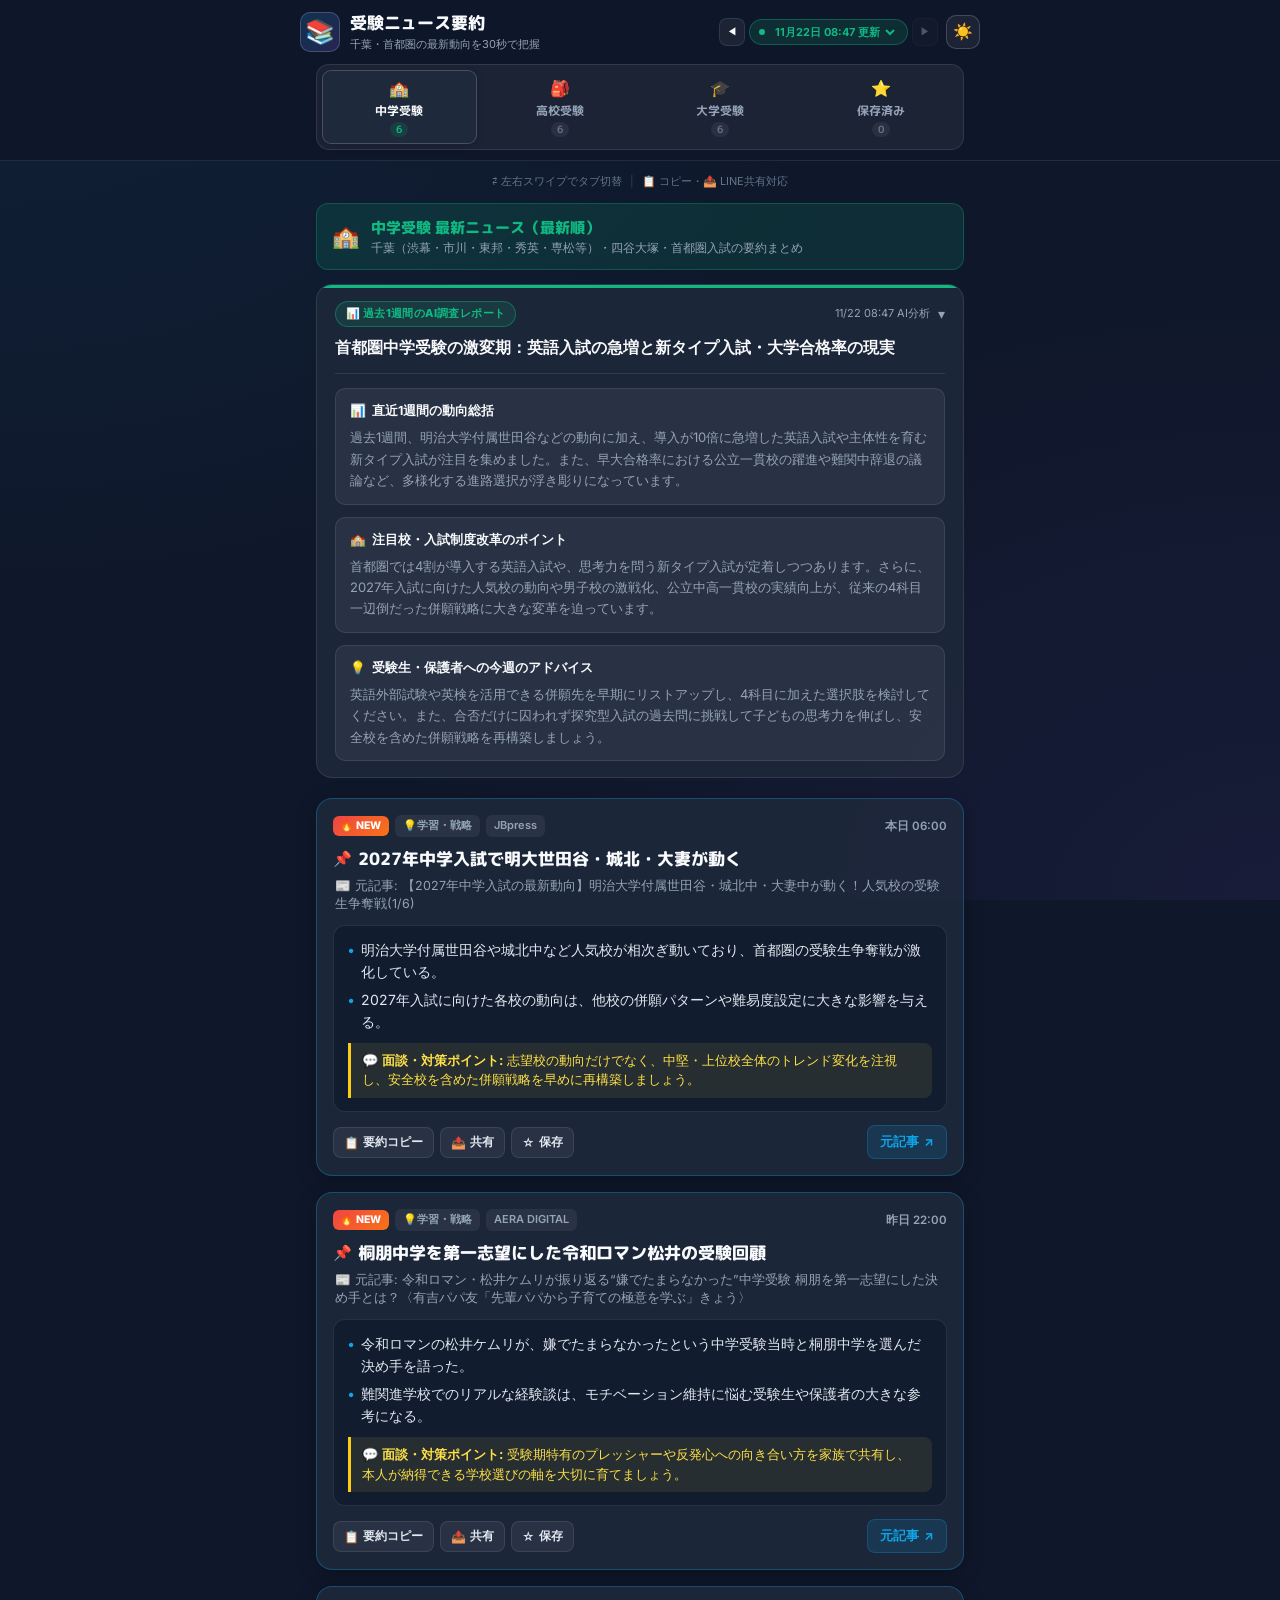
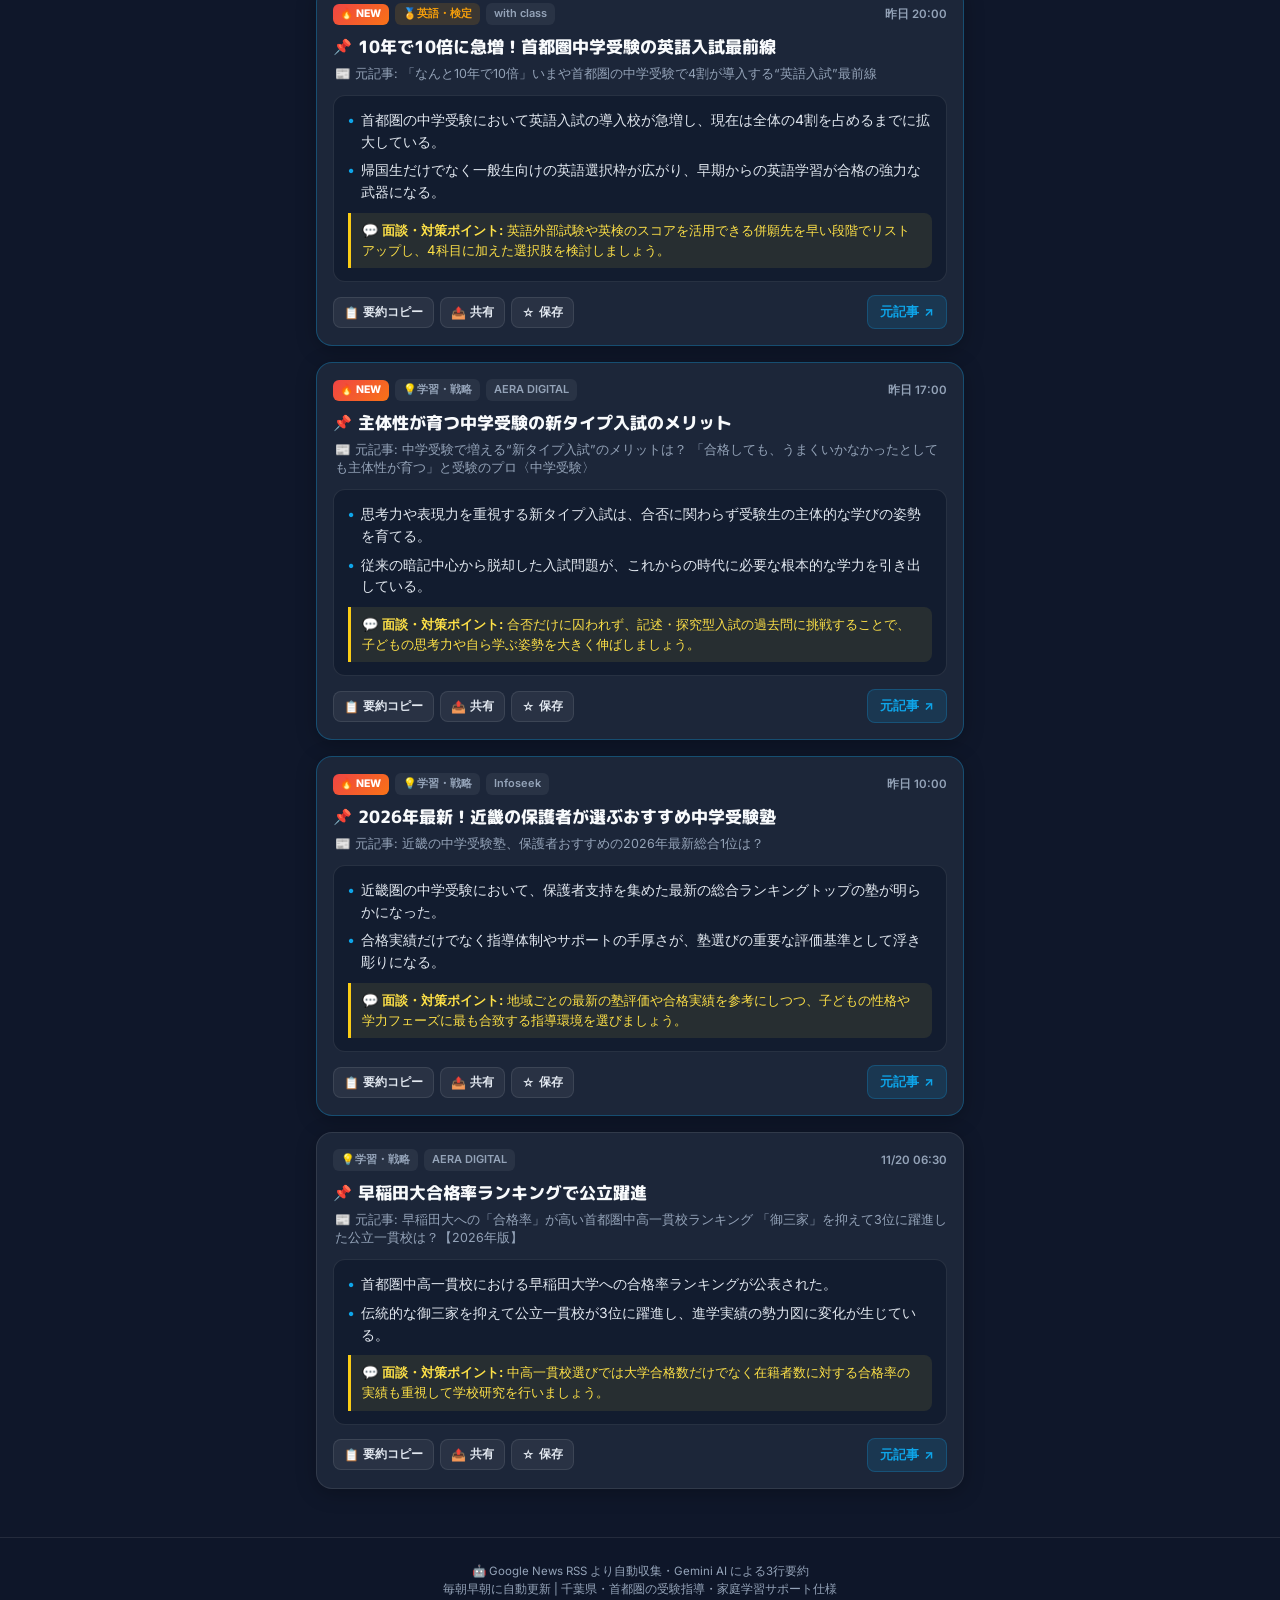
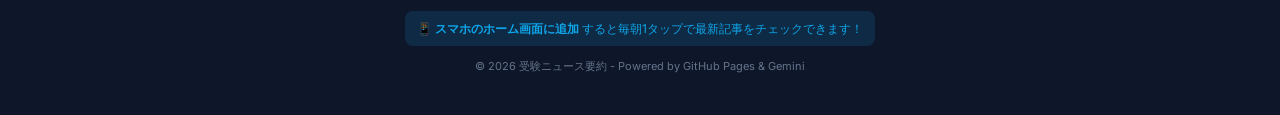
==== commit 8c3ff282: "chore: 毎朝の受験ニュース要約を自動更新 2026-11-22 08:47 JST" ====
--- a/docs/index.html
+++ b/docs/index.html
@@ -32,7 +32,7 @@
         })();
     </script>
 </head>
-<body data-updated-time="11月21日 09:47" data-updated-date="2026-11-21">
+<body data-updated-time="11月22日 08:47" data-updated-date="2026-11-22">
     <!-- 上部固定ヘッダー＆タブ領域 -->
     <div class="sticky-top-shell">
         <header class="app-header">
@@ -51,7 +51,7 @@
                         <div class="update-badge" id="updateBadge" title="表示日付">
                             <span class="pulse-dot" id="liveDot"></span>
                             <select id="dateSelect" class="date-select" aria-label="表示する日付を選択">
-                                <option value="latest">11月21日 09:47 更新</option>
+                                <option value="latest">11月22日 08:47 更新</option>
                             </select>
                         </div>
                         <button type="button" class="date-nav-btn" id="nextDateBtn" aria-label="翌日のニュースを表示" title="翌日のニュース" disabled>▶</button>
@@ -85,7 +85,7 @@
                 <button type="button" class="tab-btn" data-tab="univ" role="tab" aria-selected="false">
                     <span class="tab-icon">🎓</span>
                     <span class="tab-text">大学受験</span>
-                    <span class="tab-count">4</span>
+                    <span class="tab-count">6</span>
                 </button>
                 <button type="button" class="tab-btn" data-tab="saved" role="tab" aria-selected="false">
                     <span class="tab-icon">⭐</span>
@@ -121,24 +121,24 @@
             <div class="report-header">
                 <span class="report-badge">📊 過去1週間のAI調査レポート</span>
                 <span class="report-header-right">
-                    <span class="report-date">11/21 09:47 AI分析</span>
+                    <span class="report-date">11/22 08:47 AI分析</span>
                     <span class="report-chevron" aria-hidden="true">▾</span>
                 </span>
             </div>
-            <h3 class="report-title">加熱する中学受験と多様化する選択肢：今週の動向分析</h3>
+            <h3 class="report-title">首都圏中学受験の激変期：英語入試の急増と新タイプ入試・大学合格率の現実</h3>
         </summary>
         <div class="report-body">
             <div class="report-section">
                 <div class="report-section-title">📊 <strong>直近1週間の動向総括</strong></div>
-                <div class="report-section-text">過熱する受験環境への警鐘や難関中辞退の事例が報じられる一方、女子美の2回入試化や吉祥女子の好調、ボリュームゾーン向けの2月午後入試など、首都圏の入試日程や学校選びの多様化が鮮明になっています。</div>
+                <div class="report-section-text">過去1週間、明治大学付属世田谷などの動向に加え、導入が10倍に急増した英語入試や主体性を育む新タイプ入試が注目を集めました。また、早大合格率における公立一貫校の躍進や難関中辞退の議論など、多様化する進路選択が浮き彫りになっています。</div>
             </div>
             <div class="report-section">
                 <div class="report-section-title">🏫 <strong>注目校・入試制度改革のポイント</strong></div>
-                <div class="report-section-text">女子美の2回入試化や吉祥女子の好調など女子校の動向が活発です。また、早稲田大合格率ランキングでの公立一貫校の躍進や、難関中を辞退して公立進学を選ぶ家庭の本音など、進路の多様性が注目されています。</div>
+                <div class="report-section-text">首都圏では4割が導入する英語入試や、思考力を問う新タイプ入試が定着しつつあります。さらに、2027年入試に向けた人気校の動向や男子校の激戦化、公立中高一貫校の実績向上が、従来の4科目一辺倒だった併願戦略に大きな変革を迫っています。</div>
             </div>
             <div class="report-section">
                 <div class="report-section-title">💡 <strong>受験生・保護者への今週のアドバイス</strong></div>
-                <div class="report-section-text">模試の偏差値だけに一喜一憂せず、家庭の教育方針に沿った志望校選びを徹底してください。特に女子校の回数変更や2月午後入試の併願パターンは、移動負担や合流時間を考慮して早めに再構築を行いましょう。</div>
+                <div class="report-section-text">英語外部試験や英検を活用できる併願先を早期にリストアップし、4科目に加えた選択肢を検討してください。また、合否だけに囚われず探究型入試の過去問に挑戦して子どもの思考力を伸ばし、安全校を含めた併願戦略を再構築しましょう。</div>
             </div>
         </div>
     </details>
@@ -146,99 +146,49 @@
             </div>
             <div class="news-grid">
                 
-        <article class="news-card" data-article-id="8b4e7d0cce" data-is-new="true">
-            <div class="card-header">
-                <div class="card-badges">
-                    <span class="badge-new">🔥 NEW</span>
-                    <span class="topic-badge badge-exam">📊模試・倍率</span>
-                    <span class="card-source">AERA DIGITAL</span>
-                </div>
-                <div class="card-meta-right">
-                    <span class="read-indicator" title="既読">✓ 既読</span>
-                    <span class="card-date">昨日 17:00</span>
-                </div>
-            </div>
-            <h3 class="card-headline-main">過熱する中学受験に教育のプロが警鐘</h3>
-            <p class="card-original-title">📰 元記事: 「偏差値アップ」「競争で勝つ」中学受験はもう限界 「みんなやっているから」の受験から立ち止まって 教育のプロが警鐘〈中学受験〉</p>
-            <div class="summary-box">
-                <div class="summary-points">
-                    <div class="summary-point"><span class="dot">•</span><span>偏差値や競争原理主義に囚われた「みんなやっている」という同調圧力型の受験熱が限界に達していると指摘された。</span></div><div class="summary-point"><span class="dot">•</span><span>子どもの適性や主体性を無視した早期化・高額化する受験勉強が家庭や児童の精神面に与える負の影響が懸念されている。</span></div>
-                </div>
-                <div class="summary-takeaway">💬 <strong>面談・対策ポイント:</strong> 模試の偏差値だけに一喜一憂せず、我が子が本当に学びたい環境か再点検し、家庭の軸に沿った志望校選びを徹底しましょう。</div>
-            </div>
-            <div class="card-footer">
-                <div class="card-actions">
-                    <button type="button" class="btn-action btn-copy" data-copy="【中学受験】過熱する中学受験に教育のプロが警鐘
-📰 「偏差値アップ」「競争で勝つ」中学受験はもう限界 「みんなやっているから」の受験から立ち止まって 教育のプロが警鐘〈中学受験〉（AERA DIGITAL / 昨日 17:00）
-・偏差値や競争原理主義に囚われた「みんなやっている」という同調圧力型の受験熱が限界に達していると指摘された。
-・子どもの適性や主体性を無視した早期化・高額化する受験勉強が家庭や児童の精神面に与える負の影響が懸念されている。
-💡 ポイント: 模試の偏差値だけに一喜一憂せず、我が子が本当に学びたい環境か再点検し、家庭の軸に沿った志望校選びを徹底しましょう。
-🔗 https://news.google.com/rss/articles/CBMiXEFVX3lxTE5PaGQtN3ZuNEVGdzBzN1ZoSHZSV2JISko4RFlNQzhXalYzVTl0RjRkSnNrWFhsdkNoODVmLUlWTmN2S01WMk5UV21KRUlIRTRiQlJUdVE4c0pVSnk5?oc=5" onclick="copySummary(this)" title="要約テキストをコピー">
-                        <span>📋</span><span>要約コピー</span>
-                    </button>
-                    <button type="button" class="btn-action btn-share" data-copy="【中学受験】過熱する中学受験に教育のプロが警鐘
-📰 「偏差値アップ」「競争で勝つ」中学受験はもう限界 「みんなやっているから」の受験から立ち止まって 教育のプロが警鐘〈中学受験〉（AERA DIGITAL / 昨日 17:00）
-・偏差値や競争原理主義に囚われた「みんなやっている」という同調圧力型の受験熱が限界に達していると指摘された。
-・子どもの適性や主体性を無視した早期化・高額化する受験勉強が家庭や児童の精神面に与える負の影響が懸念されている。
-💡 ポイント: 模試の偏差値だけに一喜一憂せず、我が子が本当に学びたい環境か再点検し、家庭の軸に沿った志望校選びを徹底しましょう。
-🔗 https://news.google.com/rss/articles/CBMiXEFVX3lxTE5PaGQtN3ZuNEVGdzBzN1ZoSHZSV2JISko4RFlNQzhXalYzVTl0RjRkSnNrWFhsdkNoODVmLUlWTmN2S01WMk5UV21KRUlIRTRiQlJUdVE4c0pVSnk5?oc=5" data-title="過熱する中学受験に教育のプロが警鐘" data-url="https://news.google.com/rss/articles/CBMiXEFVX3lxTE5PaGQtN3ZuNEVGdzBzN1ZoSHZSV2JISko4RFlNQzhXalYzVTl0RjRkSnNrWFhsdkNoODVmLUlWTmN2S01WMk5UV21KRUlIRTRiQlJUdVE4c0pVSnk5?oc=5" onclick="shareArticle(this)" title="LINEや他アプリで共有">
-                        <span>📤</span><span>共有</span>
-                    </button>
-                    <button type="button" class="btn-action btn-bookmark" data-article-id="8b4e7d0cce" onclick="toggleBookmark(this, '8b4e7d0cce')" title="あとで読む（保存）">
-                        <span class="bm-icon">☆</span><span class="bm-text">保存</span>
-                    </button>
-                </div>
-                <a href="https://news.google.com/rss/articles/CBMiXEFVX3lxTE5PaGQtN3ZuNEVGdzBzN1ZoSHZSV2JISko4RFlNQzhXalYzVTl0RjRkSnNrWFhsdkNoODVmLUlWTmN2S01WMk5UV21KRUlIRTRiQlJUdVE4c0pVSnk5?oc=5" target="_blank" rel="noopener noreferrer" class="btn-read-more" onclick="markAsRead('8b4e7d0cce')">
-                    <span>元記事</span>
-                    <span>↗</span>
-                </a>
-            </div>
-        </article>
-        
-
-        <article class="news-card" data-article-id="6fc7525650" data-is-new="true">
+        <article class="news-card" data-article-id="1f813d7a40" data-is-new="true">
             <div class="card-header">
                 <div class="card-badges">
                     <span class="badge-new">🔥 NEW</span>
                     <span class="topic-badge badge-strategy">💡学習・戦略</span>
-                    <span class="card-source">Yahoo!ニュース</span>
+                    <span class="card-source">JBpress</span>
                 </div>
                 <div class="card-meta-right">
                     <span class="read-indicator" title="既読">✓ 既読</span>
-                    <span class="card-date">昨日 08:57</span>
-                </div>
-            </div>
-            <h3 class="card-headline-main">女子美の2回化と吉祥女子の好調</h3>
-            <p class="card-original-title">📰 元記事: 2回入試になる「女子美」、お得な「トキワ松」、初回が好調な「吉祥女子」、八王子の2校復活できるか？東京女子校2【首都圏中学入試2027】 (ダイヤモンド・オンライン)</p>
+                    <span class="card-date">本日 06:00</span>
+                </div>
+            </div>
+            <h3 class="card-headline-main">2027年中学入試で明大世田谷・城北・大妻が動く</h3>
+            <p class="card-original-title">📰 元記事: 【2027年中学入試の最新動向】明治大学付属世田谷・城北中・大妻中が動く！人気校の受験生争奪戦(1/6)</p>
             <div class="summary-box">
                 <div class="summary-points">
-                    <div class="summary-point"><span class="dot">•</span><span>女子美が2回入試へ移行し、トキワ松がお得感のある日程で志願者集中の構えを見せている。</span></div><div class="summary-point"><span class="dot">•</span><span>吉祥女子の初回入試が好調を維持し、八王子エリアの女子校復活動向も注目を集めている。</span></div>
-                </div>
-                <div class="summary-takeaway">💬 <strong>面談・対策ポイント:</strong> 志望校の回数変更や日程の有利不利を確認し、併願パターンの再構築を早めに進めましょう。</div>
+                    <div class="summary-point"><span class="dot">•</span><span>明治大学付属世田谷や城北中など人気校が相次ぎ動いており、首都圏の受験生争奪戦が激化している。</span></div><div class="summary-point"><span class="dot">•</span><span>2027年入試に向けた各校の動向は、他校の併願パターンや難易度設定に大きな影響を与える。</span></div>
+                </div>
+                <div class="summary-takeaway">💬 <strong>面談・対策ポイント:</strong> 志望校の動向だけでなく、中堅・上位校全体のトレンド変化を注視し、安全校を含めた併願戦略を早めに再構築しましょう。</div>
             </div>
             <div class="card-footer">
                 <div class="card-actions">
-                    <button type="button" class="btn-action btn-copy" data-copy="【中学受験】女子美の2回化と吉祥女子の好調
-📰 2回入試になる「女子美」、お得な「トキワ松」、初回が好調な「吉祥女子」、八王子の2校復活できるか？東京女子校2【首都圏中学入試2027】 (ダイヤモンド・オンライン)（Yahoo!ニュース / 昨日 08:57）
-・女子美が2回入試へ移行し、トキワ松がお得感のある日程で志願者集中の構えを見せている。
-・吉祥女子の初回入試が好調を維持し、八王子エリアの女子校復活動向も注目を集めている。
-💡 ポイント: 志望校の回数変更や日程の有利不利を確認し、併願パターンの再構築を早めに進めましょう。
-🔗 https://news.google.com/rss/articles/CBMijgFBVV95cUxPN3pNM1hrU3Z4bVBNVXZZa0hIMlJmTUV1d2FCNHJCX3h6Mk9RWTFwVHVUOGgxNHRrU1B2bU5lMFB3WXZVQk5KOVF5MXpfeDJDVmVrR0REeDJmZnJwUDVfdjNsbVA0eDEyYXE0azRRRUQ4RmZLdklGNWR4bzJ4OG13TzlzZUwxVmM4TDVQTFRB?oc=5" onclick="copySummary(this)" title="要約テキストをコピー">
+                    <button type="button" class="btn-action btn-copy" data-copy="【中学受験】2027年中学入試で明大世田谷・城北・大妻が動く
+📰 【2027年中学入試の最新動向】明治大学付属世田谷・城北中・大妻中が動く！人気校の受験生争奪戦(1/6)（JBpress / 本日 06:00）
+・明治大学付属世田谷や城北中など人気校が相次ぎ動いており、首都圏の受験生争奪戦が激化している。
+・2027年入試に向けた各校の動向は、他校の併願パターンや難易度設定に大きな影響を与える。
+💡 ポイント: 志望校の動向だけでなく、中堅・上位校全体のトレンド変化を注視し、安全校を含めた併願戦略を早めに再構築しましょう。
+🔗 https://news.google.com/rss/articles/CBMiVkFVX3lxTE9YMXVkQlZxMGs1QjEwLTdiM0tnQnoxc2x4TFlPdVQtLUgzOFVyd3BOaFRXUUNBSTIwYlBFNE00Ti0zanNkY25qeV9jMHpGd0JqcEQ0YTh3?oc=5" onclick="copySummary(this)" title="要約テキストをコピー">
                         <span>📋</span><span>要約コピー</span>
                     </button>
-                    <button type="button" class="btn-action btn-share" data-copy="【中学受験】女子美の2回化と吉祥女子の好調
-📰 2回入試になる「女子美」、お得な「トキワ松」、初回が好調な「吉祥女子」、八王子の2校復活できるか？東京女子校2【首都圏中学入試2027】 (ダイヤモンド・オンライン)（Yahoo!ニュース / 昨日 08:57）
-・女子美が2回入試へ移行し、トキワ松がお得感のある日程で志願者集中の構えを見せている。
-・吉祥女子の初回入試が好調を維持し、八王子エリアの女子校復活動向も注目を集めている。
-💡 ポイント: 志望校の回数変更や日程の有利不利を確認し、併願パターンの再構築を早めに進めましょう。
-🔗 https://news.google.com/rss/articles/CBMijgFBVV95cUxPN3pNM1hrU3Z4bVBNVXZZa0hIMlJmTUV1d2FCNHJCX3h6Mk9RWTFwVHVUOGgxNHRrU1B2bU5lMFB3WXZVQk5KOVF5MXpfeDJDVmVrR0REeDJmZnJwUDVfdjNsbVA0eDEyYXE0azRRRUQ4RmZLdklGNWR4bzJ4OG13TzlzZUwxVmM4TDVQTFRB?oc=5" data-title="女子美の2回化と吉祥女子の好調" data-url="https://news.google.com/rss/articles/CBMijgFBVV95cUxPN3pNM1hrU3Z4bVBNVXZZa0hIMlJmTUV1d2FCNHJCX3h6Mk9RWTFwVHVUOGgxNHRrU1B2bU5lMFB3WXZVQk5KOVF5MXpfeDJDVmVrR0REeDJmZnJwUDVfdjNsbVA0eDEyYXE0azRRRUQ4RmZLdklGNWR4bzJ4OG13TzlzZUwxVmM4TDVQTFRB?oc=5" onclick="shareArticle(this)" title="LINEや他アプリで共有">
+                    <button type="button" class="btn-action btn-share" data-copy="【中学受験】2027年中学入試で明大世田谷・城北・大妻が動く
+📰 【2027年中学入試の最新動向】明治大学付属世田谷・城北中・大妻中が動く！人気校の受験生争奪戦(1/6)（JBpress / 本日 06:00）
+・明治大学付属世田谷や城北中など人気校が相次ぎ動いており、首都圏の受験生争奪戦が激化している。
+・2027年入試に向けた各校の動向は、他校の併願パターンや難易度設定に大きな影響を与える。
+💡 ポイント: 志望校の動向だけでなく、中堅・上位校全体のトレンド変化を注視し、安全校を含めた併願戦略を早めに再構築しましょう。
+🔗 https://news.google.com/rss/articles/CBMiVkFVX3lxTE9YMXVkQlZxMGs1QjEwLTdiM0tnQnoxc2x4TFlPdVQtLUgzOFVyd3BOaFRXUUNBSTIwYlBFNE00Ti0zanNkY25qeV9jMHpGd0JqcEQ0YTh3?oc=5" data-title="2027年中学入試で明大世田谷・城北・大妻が動く" data-url="https://news.google.com/rss/articles/CBMiVkFVX3lxTE9YMXVkQlZxMGs1QjEwLTdiM0tnQnoxc2x4TFlPdVQtLUgzOFVyd3BOaFRXUUNBSTIwYlBFNE00Ti0zanNkY25qeV9jMHpGd0JqcEQ0YTh3?oc=5" onclick="shareArticle(this)" title="LINEや他アプリで共有">
                         <span>📤</span><span>共有</span>
                     </button>
-                    <button type="button" class="btn-action btn-bookmark" data-article-id="6fc7525650" onclick="toggleBookmark(this, '6fc7525650')" title="あとで読む（保存）">
+                    <button type="button" class="btn-action btn-bookmark" data-article-id="1f813d7a40" onclick="toggleBookmark(this, '1f813d7a40')" title="あとで読む（保存）">
                         <span class="bm-icon">☆</span><span class="bm-text">保存</span>
                     </button>
                 </div>
-                <a href="https://news.google.com/rss/articles/CBMijgFBVV95cUxPN3pNM1hrU3Z4bVBNVXZZa0hIMlJmTUV1d2FCNHJCX3h6Mk9RWTFwVHVUOGgxNHRrU1B2bU5lMFB3WXZVQk5KOVF5MXpfeDJDVmVrR0REeDJmZnJwUDVfdjNsbVA0eDEyYXE0azRRRUQ4RmZLdklGNWR4bzJ4OG13TzlzZUwxVmM4TDVQTFRB?oc=5" target="_blank" rel="noopener noreferrer" class="btn-read-more" onclick="markAsRead('6fc7525650')">
+                <a href="https://news.google.com/rss/articles/CBMiVkFVX3lxTE9YMXVkQlZxMGs1QjEwLTdiM0tnQnoxc2x4TFlPdVQtLUgzOFVyd3BOaFRXUUNBSTIwYlBFNE00Ti0zanNkY25qeV9jMHpGd0JqcEQ0YTh3?oc=5" target="_blank" rel="noopener noreferrer" class="btn-read-more" onclick="markAsRead('1f813d7a40')">
                     <span>元記事</span>
                     <span>↗</span>
                 </a>
@@ -246,7 +196,7 @@
         </article>
         
 
-        <article class="news-card" data-article-id="463bf52283" data-is-new="true">
+        <article class="news-card" data-article-id="0d0bea0c9f" data-is-new="true">
             <div class="card-header">
                 <div class="card-badges">
                     <span class="badge-new">🔥 NEW</span>
@@ -255,7 +205,207 @@
                 </div>
                 <div class="card-meta-right">
                     <span class="read-indicator" title="既読">✓ 既読</span>
-                    <span class="card-date">昨日 06:30</span>
+                    <span class="card-date">昨日 22:00</span>
+                </div>
+            </div>
+            <h3 class="card-headline-main">桐朋中学を第一志望にした令和ロマン松井の受験回顧</h3>
+            <p class="card-original-title">📰 元記事: 令和ロマン・松井ケムリが振り返る“嫌でたまらなかった”中学受験 桐朋を第一志望にした決め手とは？〈有吉パパ友「先輩パパから子育ての極意を学ぶ」きょう〉</p>
+            <div class="summary-box">
+                <div class="summary-points">
+                    <div class="summary-point"><span class="dot">•</span><span>令和ロマンの松井ケムリが、嫌でたまらなかったという中学受験当時と桐朋中学を選んだ決め手を語った。</span></div><div class="summary-point"><span class="dot">•</span><span>難関進学校でのリアルな経験談は、モチベーション維持に悩む受験生や保護者の大きな参考になる。</span></div>
+                </div>
+                <div class="summary-takeaway">💬 <strong>面談・対策ポイント:</strong> 受験期特有のプレッシャーや反発心への向き合い方を家族で共有し、本人が納得できる学校選びの軸を大切に育てましょう。</div>
+            </div>
+            <div class="card-footer">
+                <div class="card-actions">
+                    <button type="button" class="btn-action btn-copy" data-copy="【中学受験】桐朋中学を第一志望にした令和ロマン松井の受験回顧
+📰 令和ロマン・松井ケムリが振り返る“嫌でたまらなかった”中学受験 桐朋を第一志望にした決め手とは？〈有吉パパ友「先輩パパから子育ての極意を学ぶ」きょう〉（AERA DIGITAL / 昨日 22:00）
+・令和ロマンの松井ケムリが、嫌でたまらなかったという中学受験当時と桐朋中学を選んだ決め手を語った。
+・難関進学校でのリアルな経験談は、モチベーション維持に悩む受験生や保護者の大きな参考になる。
+💡 ポイント: 受験期特有のプレッシャーや反発心への向き合い方を家族で共有し、本人が納得できる学校選びの軸を大切に育てましょう。
+🔗 https://news.google.com/rss/articles/CBMiXEFVX3lxTFBJOUtPVmtmVWJxempBZk5BS2N5YU5WMHVLbHR4Q2ZyZmVaTGsxNHVzMUR0X1p2YlJaY2E5c0hINEF2YXNYMGY3dmhvdGRWcWhaMGRMZHhTVDRsc01h?oc=5" onclick="copySummary(this)" title="要約テキストをコピー">
+                        <span>📋</span><span>要約コピー</span>
+                    </button>
+                    <button type="button" class="btn-action btn-share" data-copy="【中学受験】桐朋中学を第一志望にした令和ロマン松井の受験回顧
+📰 令和ロマン・松井ケムリが振り返る“嫌でたまらなかった”中学受験 桐朋を第一志望にした決め手とは？〈有吉パパ友「先輩パパから子育ての極意を学ぶ」きょう〉（AERA DIGITAL / 昨日 22:00）
+・令和ロマンの松井ケムリが、嫌でたまらなかったという中学受験当時と桐朋中学を選んだ決め手を語った。
+・難関進学校でのリアルな経験談は、モチベーション維持に悩む受験生や保護者の大きな参考になる。
+💡 ポイント: 受験期特有のプレッシャーや反発心への向き合い方を家族で共有し、本人が納得できる学校選びの軸を大切に育てましょう。
+🔗 https://news.google.com/rss/articles/CBMiXEFVX3lxTFBJOUtPVmtmVWJxempBZk5BS2N5YU5WMHVLbHR4Q2ZyZmVaTGsxNHVzMUR0X1p2YlJaY2E5c0hINEF2YXNYMGY3dmhvdGRWcWhaMGRMZHhTVDRsc01h?oc=5" data-title="桐朋中学を第一志望にした令和ロマン松井の受験回顧" data-url="https://news.google.com/rss/articles/CBMiXEFVX3lxTFBJOUtPVmtmVWJxempBZk5BS2N5YU5WMHVLbHR4Q2ZyZmVaTGsxNHVzMUR0X1p2YlJaY2E5c0hINEF2YXNYMGY3dmhvdGRWcWhaMGRMZHhTVDRsc01h?oc=5" onclick="shareArticle(this)" title="LINEや他アプリで共有">
+                        <span>📤</span><span>共有</span>
+                    </button>
+                    <button type="button" class="btn-action btn-bookmark" data-article-id="0d0bea0c9f" onclick="toggleBookmark(this, '0d0bea0c9f')" title="あとで読む（保存）">
+                        <span class="bm-icon">☆</span><span class="bm-text">保存</span>
+                    </button>
+                </div>
+                <a href="https://news.google.com/rss/articles/CBMiXEFVX3lxTFBJOUtPVmtmVWJxempBZk5BS2N5YU5WMHVLbHR4Q2ZyZmVaTGsxNHVzMUR0X1p2YlJaY2E5c0hINEF2YXNYMGY3dmhvdGRWcWhaMGRMZHhTVDRsc01h?oc=5" target="_blank" rel="noopener noreferrer" class="btn-read-more" onclick="markAsRead('0d0bea0c9f')">
+                    <span>元記事</span>
+                    <span>↗</span>
+                </a>
+            </div>
+        </article>
+        
+
+        <article class="news-card" data-article-id="edfa9d2dde" data-is-new="true">
+            <div class="card-header">
+                <div class="card-badges">
+                    <span class="badge-new">🔥 NEW</span>
+                    <span class="topic-badge badge-cert">🏅英語・検定</span>
+                    <span class="card-source">with class</span>
+                </div>
+                <div class="card-meta-right">
+                    <span class="read-indicator" title="既読">✓ 既読</span>
+                    <span class="card-date">昨日 20:00</span>
+                </div>
+            </div>
+            <h3 class="card-headline-main">10年で10倍に急増！首都圏中学受験の英語入試最前線</h3>
+            <p class="card-original-title">📰 元記事: 「なんと10年で10倍」いまや首都圏の中学受験で4割が導入する“英語入試”最前線</p>
+            <div class="summary-box">
+                <div class="summary-points">
+                    <div class="summary-point"><span class="dot">•</span><span>首都圏の中学受験において英語入試の導入校が急増し、現在は全体の4割を占めるまでに拡大している。</span></div><div class="summary-point"><span class="dot">•</span><span>帰国生だけでなく一般生向けの英語選択枠が広がり、早期からの英語学習が合格の強力な武器になる。</span></div>
+                </div>
+                <div class="summary-takeaway">💬 <strong>面談・対策ポイント:</strong> 英語外部試験や英検のスコアを活用できる併願先を早い段階でリストアップし、4科目に加えた選択肢を検討しましょう。</div>
+            </div>
+            <div class="card-footer">
+                <div class="card-actions">
+                    <button type="button" class="btn-action btn-copy" data-copy="【中学受験】10年で10倍に急増！首都圏中学受験の英語入試最前線
+📰 「なんと10年で10倍」いまや首都圏の中学受験で4割が導入する“英語入試”最前線（with class / 昨日 20:00）
+・首都圏の中学受験において英語入試の導入校が急増し、現在は全体の4割を占めるまでに拡大している。
+・帰国生だけでなく一般生向けの英語選択枠が広がり、早期からの英語学習が合格の強力な武器になる。
+💡 ポイント: 英語外部試験や英検のスコアを活用できる併願先を早い段階でリストアップし、4科目に加えた選択肢を検討しましょう。
+🔗 https://news.google.com/rss/articles/CBMicEFVX3lxTE9mdzdZQk5heGQyN2dVOG5CTU1UeDV6RGcxQk5kakh6d3ZIU3lOLVBiVmJucEt5LTIwbHd6VFkyczQ2UXMzTEtsQ0pwbG9LNmQxd0FFdjVtM3Rtck5fRkxGZnlMX240bHBNdU82ck9XVWU?oc=5" onclick="copySummary(this)" title="要約テキストをコピー">
+                        <span>📋</span><span>要約コピー</span>
+                    </button>
+                    <button type="button" class="btn-action btn-share" data-copy="【中学受験】10年で10倍に急増！首都圏中学受験の英語入試最前線
+📰 「なんと10年で10倍」いまや首都圏の中学受験で4割が導入する“英語入試”最前線（with class / 昨日 20:00）
+・首都圏の中学受験において英語入試の導入校が急増し、現在は全体の4割を占めるまでに拡大している。
+・帰国生だけでなく一般生向けの英語選択枠が広がり、早期からの英語学習が合格の強力な武器になる。
+💡 ポイント: 英語外部試験や英検のスコアを活用できる併願先を早い段階でリストアップし、4科目に加えた選択肢を検討しましょう。
+🔗 https://news.google.com/rss/articles/CBMicEFVX3lxTE9mdzdZQk5heGQyN2dVOG5CTU1UeDV6RGcxQk5kakh6d3ZIU3lOLVBiVmJucEt5LTIwbHd6VFkyczQ2UXMzTEtsQ0pwbG9LNmQxd0FFdjVtM3Rtck5fRkxGZnlMX240bHBNdU82ck9XVWU?oc=5" data-title="10年で10倍に急増！首都圏中学受験の英語入試最前線" data-url="https://news.google.com/rss/articles/CBMicEFVX3lxTE9mdzdZQk5heGQyN2dVOG5CTU1UeDV6RGcxQk5kakh6d3ZIU3lOLVBiVmJucEt5LTIwbHd6VFkyczQ2UXMzTEtsQ0pwbG9LNmQxd0FFdjVtM3Rtck5fRkxGZnlMX240bHBNdU82ck9XVWU?oc=5" onclick="shareArticle(this)" title="LINEや他アプリで共有">
+                        <span>📤</span><span>共有</span>
+                    </button>
+                    <button type="button" class="btn-action btn-bookmark" data-article-id="edfa9d2dde" onclick="toggleBookmark(this, 'edfa9d2dde')" title="あとで読む（保存）">
+                        <span class="bm-icon">☆</span><span class="bm-text">保存</span>
+                    </button>
+                </div>
+                <a href="https://news.google.com/rss/articles/CBMicEFVX3lxTE9mdzdZQk5heGQyN2dVOG5CTU1UeDV6RGcxQk5kakh6d3ZIU3lOLVBiVmJucEt5LTIwbHd6VFkyczQ2UXMzTEtsQ0pwbG9LNmQxd0FFdjVtM3Rtck5fRkxGZnlMX240bHBNdU82ck9XVWU?oc=5" target="_blank" rel="noopener noreferrer" class="btn-read-more" onclick="markAsRead('edfa9d2dde')">
+                    <span>元記事</span>
+                    <span>↗</span>
+                </a>
+            </div>
+        </article>
+        
+
+        <article class="news-card" data-article-id="814dcb1fcf" data-is-new="true">
+            <div class="card-header">
+                <div class="card-badges">
+                    <span class="badge-new">🔥 NEW</span>
+                    <span class="topic-badge badge-strategy">💡学習・戦略</span>
+                    <span class="card-source">AERA DIGITAL</span>
+                </div>
+                <div class="card-meta-right">
+                    <span class="read-indicator" title="既読">✓ 既読</span>
+                    <span class="card-date">昨日 17:00</span>
+                </div>
+            </div>
+            <h3 class="card-headline-main">主体性が育つ中学受験の新タイプ入試のメリット</h3>
+            <p class="card-original-title">📰 元記事: 中学受験で増える“新タイプ入試”のメリットは？ 「合格しても、うまくいかなかったとしても主体性が育つ」と受験のプロ〈中学受験〉</p>
+            <div class="summary-box">
+                <div class="summary-points">
+                    <div class="summary-point"><span class="dot">•</span><span>思考力や表現力を重視する新タイプ入試は、合否に関わらず受験生の主体的な学びの姿勢を育てる。</span></div><div class="summary-point"><span class="dot">•</span><span>従来の暗記中心から脱却した入試問題が、これからの時代に必要な根本的な学力を引き出している。</span></div>
+                </div>
+                <div class="summary-takeaway">💬 <strong>面談・対策ポイント:</strong> 合否だけに囚われず、記述・探究型入試の過去問に挑戦することで、子どもの思考力や自ら学ぶ姿勢を大きく伸ばしましょう。</div>
+            </div>
+            <div class="card-footer">
+                <div class="card-actions">
+                    <button type="button" class="btn-action btn-copy" data-copy="【中学受験】主体性が育つ中学受験の新タイプ入試のメリット
+📰 中学受験で増える“新タイプ入試”のメリットは？ 「合格しても、うまくいかなかったとしても主体性が育つ」と受験のプロ〈中学受験〉（AERA DIGITAL / 昨日 17:00）
+・思考力や表現力を重視する新タイプ入試は、合否に関わらず受験生の主体的な学びの姿勢を育てる。
+・従来の暗記中心から脱却した入試問題が、これからの時代に必要な根本的な学力を引き出している。
+💡 ポイント: 合否だけに囚われず、記述・探究型入試の過去問に挑戦することで、子どもの思考力や自ら学ぶ姿勢を大きく伸ばしましょう。
+🔗 https://news.google.com/rss/articles/CBMiXEFVX3lxTE9faTZzYVpFaS1aRC10SlZjSXJrZzZSdVZpYnRKdTlNWUExSUNNMkNUdXZ5RThtMVM4bWFPSEE2RnFDdTRkVDY1SGhwcTg4dC1BWTRFRXkyY2xEazlv?oc=5" onclick="copySummary(this)" title="要約テキストをコピー">
+                        <span>📋</span><span>要約コピー</span>
+                    </button>
+                    <button type="button" class="btn-action btn-share" data-copy="【中学受験】主体性が育つ中学受験の新タイプ入試のメリット
+📰 中学受験で増える“新タイプ入試”のメリットは？ 「合格しても、うまくいかなかったとしても主体性が育つ」と受験のプロ〈中学受験〉（AERA DIGITAL / 昨日 17:00）
+・思考力や表現力を重視する新タイプ入試は、合否に関わらず受験生の主体的な学びの姿勢を育てる。
+・従来の暗記中心から脱却した入試問題が、これからの時代に必要な根本的な学力を引き出している。
+💡 ポイント: 合否だけに囚われず、記述・探究型入試の過去問に挑戦することで、子どもの思考力や自ら学ぶ姿勢を大きく伸ばしましょう。
+🔗 https://news.google.com/rss/articles/CBMiXEFVX3lxTE9faTZzYVpFaS1aRC10SlZjSXJrZzZSdVZpYnRKdTlNWUExSUNNMkNUdXZ5RThtMVM4bWFPSEE2RnFDdTRkVDY1SGhwcTg4dC1BWTRFRXkyY2xEazlv?oc=5" data-title="主体性が育つ中学受験の新タイプ入試のメリット" data-url="https://news.google.com/rss/articles/CBMiXEFVX3lxTE9faTZzYVpFaS1aRC10SlZjSXJrZzZSdVZpYnRKdTlNWUExSUNNMkNUdXZ5RThtMVM4bWFPSEE2RnFDdTRkVDY1SGhwcTg4dC1BWTRFRXkyY2xEazlv?oc=5" onclick="shareArticle(this)" title="LINEや他アプリで共有">
+                        <span>📤</span><span>共有</span>
+                    </button>
+                    <button type="button" class="btn-action btn-bookmark" data-article-id="814dcb1fcf" onclick="toggleBookmark(this, '814dcb1fcf')" title="あとで読む（保存）">
+                        <span class="bm-icon">☆</span><span class="bm-text">保存</span>
+                    </button>
+                </div>
+                <a href="https://news.google.com/rss/articles/CBMiXEFVX3lxTE9faTZzYVpFaS1aRC10SlZjSXJrZzZSdVZpYnRKdTlNWUExSUNNMkNUdXZ5RThtMVM4bWFPSEE2RnFDdTRkVDY1SGhwcTg4dC1BWTRFRXkyY2xEazlv?oc=5" target="_blank" rel="noopener noreferrer" class="btn-read-more" onclick="markAsRead('814dcb1fcf')">
+                    <span>元記事</span>
+                    <span>↗</span>
+                </a>
+            </div>
+        </article>
+        
+
+        <article class="news-card" data-article-id="ff6289f7e3" data-is-new="true">
+            <div class="card-header">
+                <div class="card-badges">
+                    <span class="badge-new">🔥 NEW</span>
+                    <span class="topic-badge badge-strategy">💡学習・戦略</span>
+                    <span class="card-source">Infoseek</span>
+                </div>
+                <div class="card-meta-right">
+                    <span class="read-indicator" title="既読">✓ 既読</span>
+                    <span class="card-date">昨日 10:00</span>
+                </div>
+            </div>
+            <h3 class="card-headline-main">2026年最新！近畿の保護者が選ぶおすすめ中学受験塾</h3>
+            <p class="card-original-title">📰 元記事: 近畿の中学受験塾、保護者おすすめの2026年最新総合1位は？</p>
+            <div class="summary-box">
+                <div class="summary-points">
+                    <div class="summary-point"><span class="dot">•</span><span>近畿圏の中学受験において、保護者支持を集めた最新の総合ランキングトップの塾が明らかになった。</span></div><div class="summary-point"><span class="dot">•</span><span>合格実績だけでなく指導体制やサポートの手厚さが、塾選びの重要な評価基準として浮き彫りになる。</span></div>
+                </div>
+                <div class="summary-takeaway">💬 <strong>面談・対策ポイント:</strong> 地域ごとの最新の塾評価や合格実績を参考にしつつ、子どもの性格や学力フェーズに最も合致する指導環境を選びましょう。</div>
+            </div>
+            <div class="card-footer">
+                <div class="card-actions">
+                    <button type="button" class="btn-action btn-copy" data-copy="【中学受験】2026年最新！近畿の保護者が選ぶおすすめ中学受験塾
+📰 近畿の中学受験塾、保護者おすすめの2026年最新総合1位は？（Infoseek / 昨日 10:00）
+・近畿圏の中学受験において、保護者支持を集めた最新の総合ランキングトップの塾が明らかになった。
+・合格実績だけでなく指導体制やサポートの手厚さが、塾選びの重要な評価基準として浮き彫りになる。
+💡 ポイント: 地域ごとの最新の塾評価や合格実績を参考にしつつ、子どもの性格や学力フェーズに最も合致する指導環境を選びましょう。
+🔗 https://news.google.com/rss/articles/CBMiYEFVX3lxTFBPeEN3ZUM4aHQ4eERGdEJKR3dheF8yZUdBNTVtNzNoTWVtVTBheUsxSnROc0JPRnBaeFNfNXBPTms3T25hbW1OUmVEMWZUT212ci1GRUlBTWR0dmVnbjdITg?oc=5" onclick="copySummary(this)" title="要約テキストをコピー">
+                        <span>📋</span><span>要約コピー</span>
+                    </button>
+                    <button type="button" class="btn-action btn-share" data-copy="【中学受験】2026年最新！近畿の保護者が選ぶおすすめ中学受験塾
+📰 近畿の中学受験塾、保護者おすすめの2026年最新総合1位は？（Infoseek / 昨日 10:00）
+・近畿圏の中学受験において、保護者支持を集めた最新の総合ランキングトップの塾が明らかになった。
+・合格実績だけでなく指導体制やサポートの手厚さが、塾選びの重要な評価基準として浮き彫りになる。
+💡 ポイント: 地域ごとの最新の塾評価や合格実績を参考にしつつ、子どもの性格や学力フェーズに最も合致する指導環境を選びましょう。
+🔗 https://news.google.com/rss/articles/CBMiYEFVX3lxTFBPeEN3ZUM4aHQ4eERGdEJKR3dheF8yZUdBNTVtNzNoTWVtVTBheUsxSnROc0JPRnBaeFNfNXBPTms3T25hbW1OUmVEMWZUT212ci1GRUlBTWR0dmVnbjdITg?oc=5" data-title="2026年最新！近畿の保護者が選ぶおすすめ中学受験塾" data-url="https://news.google.com/rss/articles/CBMiYEFVX3lxTFBPeEN3ZUM4aHQ4eERGdEJKR3dheF8yZUdBNTVtNzNoTWVtVTBheUsxSnROc0JPRnBaeFNfNXBPTms3T25hbW1OUmVEMWZUT212ci1GRUlBTWR0dmVnbjdITg?oc=5" onclick="shareArticle(this)" title="LINEや他アプリで共有">
+                        <span>📤</span><span>共有</span>
+                    </button>
+                    <button type="button" class="btn-action btn-bookmark" data-article-id="ff6289f7e3" onclick="toggleBookmark(this, 'ff6289f7e3')" title="あとで読む（保存）">
+                        <span class="bm-icon">☆</span><span class="bm-text">保存</span>
+                    </button>
+                </div>
+                <a href="https://news.google.com/rss/articles/CBMiYEFVX3lxTFBPeEN3ZUM4aHQ4eERGdEJKR3dheF8yZUdBNTVtNzNoTWVtVTBheUsxSnROc0JPRnBaeFNfNXBPTms3T25hbW1OUmVEMWZUT212ci1GRUlBTWR0dmVnbjdITg?oc=5" target="_blank" rel="noopener noreferrer" class="btn-read-more" onclick="markAsRead('ff6289f7e3')">
+                    <span>元記事</span>
+                    <span>↗</span>
+                </a>
+            </div>
+        </article>
+        
+
+        <article class="news-card" data-article-id="463bf52283" data-is-new="false">
+            <div class="card-header">
+                <div class="card-badges">
+                    
+                    <span class="topic-badge badge-strategy">💡学習・戦略</span>
+                    <span class="card-source">AERA DIGITAL</span>
+                </div>
+                <div class="card-meta-right">
+                    <span class="read-indicator" title="既読">✓ 既読</span>
+                    <span class="card-date">11/20 06:30</span>
                 </div>
             </div>
             <h3 class="card-headline-main">早稲田大合格率ランキングで公立躍進</h3>
@@ -269,7 +419,7 @@
             <div class="card-footer">
                 <div class="card-actions">
                     <button type="button" class="btn-action btn-copy" data-copy="【中学受験】早稲田大合格率ランキングで公立躍進
-📰 早稲田大への「合格率」が高い首都圏中高一貫校ランキング 「御三家」を抑えて3位に躍進した公立一貫校は？【2026年版】（AERA DIGITAL / 昨日 06:30）
+📰 早稲田大への「合格率」が高い首都圏中高一貫校ランキング 「御三家」を抑えて3位に躍進した公立一貫校は？【2026年版】（AERA DIGITAL / 11/20 06:30）
 ・首都圏中高一貫校における早稲田大学への合格率ランキングが公表された。
 ・伝統的な御三家を抑えて公立一貫校が3位に躍進し、進学実績の勢力図に変化が生じている。
 💡 ポイント: 中高一貫校選びでは大学合格数だけでなく在籍者数に対する合格率の実績も重視して学校研究を行いましょう。
@@ -277,7 +427,7 @@
                         <span>📋</span><span>要約コピー</span>
                     </button>
                     <button type="button" class="btn-action btn-share" data-copy="【中学受験】早稲田大合格率ランキングで公立躍進
-📰 早稲田大への「合格率」が高い首都圏中高一貫校ランキング 「御三家」を抑えて3位に躍進した公立一貫校は？【2026年版】（AERA DIGITAL / 昨日 06:30）
+📰 早稲田大への「合格率」が高い首都圏中高一貫校ランキング 「御三家」を抑えて3位に躍進した公立一貫校は？【2026年版】（AERA DIGITAL / 11/20 06:30）
 ・首都圏中高一貫校における早稲田大学への合格率ランキングが公表された。
 ・伝統的な御三家を抑えて公立一貫校が3位に躍進し、進学実績の勢力図に変化が生じている。
 💡 ポイント: 中高一貫校選びでは大学合格数だけでなく在籍者数に対する合格率の実績も重視して学校研究を行いましょう。
@@ -289,156 +439,6 @@
                     </button>
                 </div>
                 <a href="https://news.google.com/rss/articles/CBMiXEFVX3lxTE41SmdBekhOVjI3X3k5RXJtQ2R4NXRXZFZ1bEpUNlBxaHd4VzZtZmtOaGg1enBBcy03cmtuT0Ntb3RNS0c4VEFqNzBxY0w0OWFzYi02cGYyQk5wdVpM?oc=5" target="_blank" rel="noopener noreferrer" class="btn-read-more" onclick="markAsRead('463bf52283')">
-                    <span>元記事</span>
-                    <span>↗</span>
-                </a>
-            </div>
-        </article>
-        
-
-        <article class="news-card" data-article-id="ab9ecf3a4a" data-is-new="false">
-            <div class="card-header">
-                <div class="card-badges">
-                    
-                    <span class="topic-badge badge-strategy">💡学習・戦略</span>
-                    <span class="card-source">OTONA SALONE</span>
-                </div>
-                <div class="card-meta-right">
-                    <span class="read-indicator" title="既読">✓ 既読</span>
-                    <span class="card-date">11/19 20:31</span>
-                </div>
-            </div>
-            <h3 class="card-headline-main">難関中辞退と公立進選択の本音に迫る</h3>
-            <p class="card-original-title">📰 元記事: 「中学受験で未来なんか決まらない」難関中学を辞退して公立に進んだ長男。3度の受験に伴走した母の本音</p>
-            <div class="summary-box">
-                <div class="summary-points">
-                    <div class="summary-point"><span class="dot">•</span><span>難関中学に合格しながら辞退して公立中学校へ進学した実例とその背景が語られている。</span></div><div class="summary-point"><span class="dot">•</span><span>3度の受験に伴走した母親の実体験から、中学受験が人生のゴールではない本質が問われている。</span></div>
-                </div>
-                <div class="summary-takeaway">💬 <strong>面談・対策ポイント:</strong> 合否や偏差値に囚われず、子どもの心身の健康と長期的な成長を見据えた進路選択の軸を家庭内で共有しましょう。</div>
-            </div>
-            <div class="card-footer">
-                <div class="card-actions">
-                    <button type="button" class="btn-action btn-copy" data-copy="【中学受験】難関中辞退と公立進選択の本音に迫る
-📰 「中学受験で未来なんか決まらない」難関中学を辞退して公立に進んだ長男。3度の受験に伴走した母の本音（OTONA SALONE / 11/19 20:31）
-・難関中学に合格しながら辞退して公立中学校へ進学した実例とその背景が語られている。
-・3度の受験に伴走した母親の実体験から、中学受験が人生のゴールではない本質が問われている。
-💡 ポイント: 合否や偏差値に囚われず、子どもの心身の健康と長期的な成長を見据えた進路選択の軸を家庭内で共有しましょう。
-🔗 https://news.google.com/rss/articles/CBMiRkFVX3lxTE5ycmktWDhxU1lEVDh1SXFmd0o2OGxOSnZOYkNaRkFueDBmR09tX2tzQzJmR1lDRUp1RHVTMnJTTXJzbi05VWc?oc=5" onclick="copySummary(this)" title="要約テキストをコピー">
-                        <span>📋</span><span>要約コピー</span>
-                    </button>
-                    <button type="button" class="btn-action btn-share" data-copy="【中学受験】難関中辞退と公立進選択の本音に迫る
-📰 「中学受験で未来なんか決まらない」難関中学を辞退して公立に進んだ長男。3度の受験に伴走した母の本音（OTONA SALONE / 11/19 20:31）
-・難関中学に合格しながら辞退して公立中学校へ進学した実例とその背景が語られている。
-・3度の受験に伴走した母親の実体験から、中学受験が人生のゴールではない本質が問われている。
-💡 ポイント: 合否や偏差値に囚われず、子どもの心身の健康と長期的な成長を見据えた進路選択の軸を家庭内で共有しましょう。
-🔗 https://news.google.com/rss/articles/CBMiRkFVX3lxTE5ycmktWDhxU1lEVDh1SXFmd0o2OGxOSnZOYkNaRkFueDBmR09tX2tzQzJmR1lDRUp1RHVTMnJTTXJzbi05VWc?oc=5" data-title="難関中辞退と公立進選択の本音に迫る" data-url="https://news.google.com/rss/articles/CBMiRkFVX3lxTE5ycmktWDhxU1lEVDh1SXFmd0o2OGxOSnZOYkNaRkFueDBmR09tX2tzQzJmR1lDRUp1RHVTMnJTTXJzbi05VWc?oc=5" onclick="shareArticle(this)" title="LINEや他アプリで共有">
-                        <span>📤</span><span>共有</span>
-                    </button>
-                    <button type="button" class="btn-action btn-bookmark" data-article-id="ab9ecf3a4a" onclick="toggleBookmark(this, 'ab9ecf3a4a')" title="あとで読む（保存）">
-                        <span class="bm-icon">☆</span><span class="bm-text">保存</span>
-                    </button>
-                </div>
-                <a href="https://news.google.com/rss/articles/CBMiRkFVX3lxTE5ycmktWDhxU1lEVDh1SXFmd0o2OGxOSnZOYkNaRkFueDBmR09tX2tzQzJmR1lDRUp1RHVTMnJTTXJzbi05VWc?oc=5" target="_blank" rel="noopener noreferrer" class="btn-read-more" onclick="markAsRead('ab9ecf3a4a')">
-                    <span>元記事</span>
-                    <span>↗</span>
-                </a>
-            </div>
-        </article>
-        
-
-        <article class="news-card" data-article-id="a8c4bd2308" data-is-new="false">
-            <div class="card-header">
-                <div class="card-badges">
-                    
-                    <span class="topic-badge badge-strategy">💡学習・戦略</span>
-                    <span class="card-source">OTONA SALONE</span>
-                </div>
-                <div class="card-meta-right">
-                    <span class="read-indicator" title="既読">✓ 既読</span>
-                    <span class="card-date">11/19 20:30</span>
-                </div>
-            </div>
-            <h3 class="card-headline-main">特待生の長男が公立中へ進んだ実体験と教訓</h3>
-            <p class="card-original-title">📰 元記事: 大手塾の特待生だった長男は「第二志望じゃ納得がいかない」と公立中学へ。大学生になった今、母が思うこと</p>
-            <div class="summary-box">
-                <div class="summary-points">
-                    <div class="summary-point"><span class="dot">•</span><span>大手塾で特待生だった優秀な長男が、第二志望への不満からあえて公立中学進学を選択したリアルなドラマが描かれている。</span></div><div class="summary-point"><span class="dot">•</span><span>大学進学時には納得のいく進路を切り開いており、中学受験の結果が人生のゴールではないという教訓が示されている。</span></div>
-                </div>
-                <div class="summary-takeaway">💬 <strong>面談・対策ポイント:</strong> 不合格や妥協進学がもたらす心理的リスクを想定し、万が一の進路でも前向きにリカバリーできる長期的な視野を持ちましょう。</div>
-            </div>
-            <div class="card-footer">
-                <div class="card-actions">
-                    <button type="button" class="btn-action btn-copy" data-copy="【中学受験】特待生の長男が公立中へ進んだ実体験と教訓
-📰 大手塾の特待生だった長男は「第二志望じゃ納得がいかない」と公立中学へ。大学生になった今、母が思うこと（OTONA SALONE / 11/19 20:30）
-・大手塾で特待生だった優秀な長男が、第二志望への不満からあえて公立中学進学を選択したリアルなドラマが描かれている。
-・大学進学時には納得のいく進路を切り開いており、中学受験の結果が人生のゴールではないという教訓が示されている。
-💡 ポイント: 不合格や妥協進学がもたらす心理的リスクを想定し、万が一の進路でも前向きにリカバリーできる長期的な視野を持ちましょう。
-🔗 https://news.google.com/rss/articles/CBMiRkFVX3lxTE14Ym9SQ0ZKUEZKT21kdFJ3djBEQ0pQQWRsem00SUxDT0dnV2xwYWZydHpVWGVJVHFPNEFrWmtDYlZtSUtUaEE?oc=5" onclick="copySummary(this)" title="要約テキストをコピー">
-                        <span>📋</span><span>要約コピー</span>
-                    </button>
-                    <button type="button" class="btn-action btn-share" data-copy="【中学受験】特待生の長男が公立中へ進んだ実体験と教訓
-📰 大手塾の特待生だった長男は「第二志望じゃ納得がいかない」と公立中学へ。大学生になった今、母が思うこと（OTONA SALONE / 11/19 20:30）
-・大手塾で特待生だった優秀な長男が、第二志望への不満からあえて公立中学進学を選択したリアルなドラマが描かれている。
-・大学進学時には納得のいく進路を切り開いており、中学受験の結果が人生のゴールではないという教訓が示されている。
-💡 ポイント: 不合格や妥協進学がもたらす心理的リスクを想定し、万が一の進路でも前向きにリカバリーできる長期的な視野を持ちましょう。
-🔗 https://news.google.com/rss/articles/CBMiRkFVX3lxTE14Ym9SQ0ZKUEZKT21kdFJ3djBEQ0pQQWRsem00SUxDT0dnV2xwYWZydHpVWGVJVHFPNEFrWmtDYlZtSUtUaEE?oc=5" data-title="特待生の長男が公立中へ進んだ実体験と教訓" data-url="https://news.google.com/rss/articles/CBMiRkFVX3lxTE14Ym9SQ0ZKUEZKT21kdFJ3djBEQ0pQQWRsem00SUxDT0dnV2xwYWZydHpVWGVJVHFPNEFrWmtDYlZtSUtUaEE?oc=5" onclick="shareArticle(this)" title="LINEや他アプリで共有">
-                        <span>📤</span><span>共有</span>
-                    </button>
-                    <button type="button" class="btn-action btn-bookmark" data-article-id="a8c4bd2308" onclick="toggleBookmark(this, 'a8c4bd2308')" title="あとで読む（保存）">
-                        <span class="bm-icon">☆</span><span class="bm-text">保存</span>
-                    </button>
-                </div>
-                <a href="https://news.google.com/rss/articles/CBMiRkFVX3lxTE14Ym9SQ0ZKUEZKT21kdFJ3djBEQ0pQQWRsem00SUxDT0dnV2xwYWZydHpVWGVJVHFPNEFrWmtDYlZtSUtUaEE?oc=5" target="_blank" rel="noopener noreferrer" class="btn-read-more" onclick="markAsRead('a8c4bd2308')">
-                    <span>元記事</span>
-                    <span>↗</span>
-                </a>
-            </div>
-        </article>
-        
-
-        <article class="news-card" data-article-id="6ca3e9430b" data-is-new="false">
-            <div class="card-header">
-                <div class="card-badges">
-                    
-                    <span class="topic-badge badge-strategy">💡学習・戦略</span>
-                    <span class="card-source">Yahoo!ニュース</span>
-                </div>
-                <div class="card-meta-right">
-                    <span class="read-indicator" title="既読">✓ 既読</span>
-                    <span class="card-date">11/19 13:15</span>
-                </div>
-            </div>
-            <h3 class="card-headline-main">ボリュゾ向け東京神奈川の2月2日午後</h3>
-            <p class="card-original-title">📰 元記事: 【中学受験2027】ボリュゾにお勧め！東京・神奈川の2/2午後入試を行う学校（まとめ）女子版（リセマム）</p>
-            <div class="summary-box">
-                <div class="summary-points">
-                    <div class="summary-point"><span class="dot">•</span><span>ボリュームゾーン層の受験生を対象に、東京と神奈川で2月2日午後に実施される女子校入試がまとまった。</span></div><div class="summary-point"><span class="dot">•</span><span>複数回のチャンスを活かすことで、中堅上位校の合格可能性を最大限に高める戦略が可能になる。</span></div>
-                </div>
-                <div class="summary-takeaway">💬 <strong>面談・対策ポイント:</strong> 午後入試の出願校は午前校の合流時間や移動負担を考慮し、第2志望以下の現実的な選択肢として確保しましょう。</div>
-            </div>
-            <div class="card-footer">
-                <div class="card-actions">
-                    <button type="button" class="btn-action btn-copy" data-copy="【中学受験】ボリュゾ向け東京神奈川の2月2日午後
-📰 【中学受験2027】ボリュゾにお勧め！東京・神奈川の2/2午後入試を行う学校（まとめ）女子版（リセマム）（Yahoo!ニュース / 11/19 13:15）
-・ボリュームゾーン層の受験生を対象に、東京と神奈川で2月2日午後に実施される女子校入試がまとまった。
-・複数回のチャンスを活かすことで、中堅上位校の合格可能性を最大限に高める戦略が可能になる。
-💡 ポイント: 午後入試の出願校は午前校の合流時間や移動負担を考慮し、第2志望以下の現実的な選択肢として確保しましょう。
-🔗 https://news.google.com/rss/articles/CBMif0FVX3lxTE5vV3NZaTVyNGxQUFVJT3BseGQ0N1NIaU52dnhkX3JESThtOURoNkgzNnBUOWhQVEsxRlpaQjlPV1pydFJjdWJreG5IcnZORFZEZDRKdDZfMFJUMkRpeG9EUldNejJ1NGFxTEp3ckNXV2ZSMmdkRTN1ZnM4MC1CQ2c?oc=5" onclick="copySummary(this)" title="要約テキストをコピー">
-                        <span>📋</span><span>要約コピー</span>
-                    </button>
-                    <button type="button" class="btn-action btn-share" data-copy="【中学受験】ボリュゾ向け東京神奈川の2月2日午後
-📰 【中学受験2027】ボリュゾにお勧め！東京・神奈川の2/2午後入試を行う学校（まとめ）女子版（リセマム）（Yahoo!ニュース / 11/19 13:15）
-・ボリュームゾーン層の受験生を対象に、東京と神奈川で2月2日午後に実施される女子校入試がまとまった。
-・複数回のチャンスを活かすことで、中堅上位校の合格可能性を最大限に高める戦略が可能になる。
-💡 ポイント: 午後入試の出願校は午前校の合流時間や移動負担を考慮し、第2志望以下の現実的な選択肢として確保しましょう。
-🔗 https://news.google.com/rss/articles/CBMif0FVX3lxTE5vV3NZaTVyNGxQUFVJT3BseGQ0N1NIaU52dnhkX3JESThtOURoNkgzNnBUOWhQVEsxRlpaQjlPV1pydFJjdWJreG5IcnZORFZEZDRKdDZfMFJUMkRpeG9EUldNejJ1NGFxTEp3ckNXV2ZSMmdkRTN1ZnM4MC1CQ2c?oc=5" data-title="ボリュゾ向け東京神奈川の2月2日午後" data-url="https://news.google.com/rss/articles/CBMif0FVX3lxTE5vV3NZaTVyNGxQUFVJT3BseGQ0N1NIaU52dnhkX3JESThtOURoNkgzNnBUOWhQVEsxRlpaQjlPV1pydFJjdWJreG5IcnZORFZEZDRKdDZfMFJUMkRpeG9EUldNejJ1NGFxTEp3ckNXV2ZSMmdkRTN1ZnM4MC1CQ2c?oc=5" onclick="shareArticle(this)" title="LINEや他アプリで共有">
-                        <span>📤</span><span>共有</span>
-                    </button>
-                    <button type="button" class="btn-action btn-bookmark" data-article-id="6ca3e9430b" onclick="toggleBookmark(this, '6ca3e9430b')" title="あとで読む（保存）">
-                        <span class="bm-icon">☆</span><span class="bm-text">保存</span>
-                    </button>
-                </div>
-                <a href="https://news.google.com/rss/articles/CBMif0FVX3lxTE5vV3NZaTVyNGxQUFVJT3BseGQ0N1NIaU52dnhkX3JESThtOURoNkgzNnBUOWhQVEsxRlpaQjlPV1pydFJjdWJreG5IcnZORFZEZDRKdDZfMFJUMkRpeG9EUldNejJ1NGFxTEp3ckNXV2ZSMmdkRTN1ZnM4MC1CQ2c?oc=5" target="_blank" rel="noopener noreferrer" class="btn-read-more" onclick="markAsRead('6ca3e9430b')">
                     <span>元記事</span>
                     <span>↗</span>
                 </a>
@@ -465,24 +465,24 @@
             <div class="report-header">
                 <span class="report-badge">📊 過去1週間のAI調査レポート</span>
                 <span class="report-header-right">
-                    <span class="report-date">11/21 09:47 AI分析</span>
+                    <span class="report-date">11/22 08:47 AI分析</span>
                     <span class="report-chevron" aria-hidden="true">▾</span>
                 </span>
             </div>
-            <h3 class="report-title">首都圏の2027年度高校入試：千葉の評価方法公表と制度改革の波及</h3>
+            <h3 class="report-title">千葉県立高2027選抜方法公表と首都圏入試動向の分析</h3>
         </summary>
         <div class="report-body">
             <div class="report-section">
                 <div class="report-section-title">📊 <strong>直近1週間の動向総括</strong></div>
-                <div class="report-section-text">今週は千葉県立高校の2027年度選抜・評価方法の公表や神奈川県の学級減発表など、首都圏全体で中長期的な入試制度改革が相次ぎました。また、埼玉県知事による高校無償化の交付金要請など家庭の経済支援を巡る動きも注目されています。</div>
+                <div class="report-section-text">今週は千葉県立高校の2027年度選抜・評価方法の公表や埼玉県立戸田翔陽高校の最新塾説レポートが公開されました。首都圏全体では神奈川県の学級減や高校無償化に関する要請など、制度改革と募集定員の変動が活発化しています。</div>
             </div>
             <div class="report-section">
                 <div class="report-section-title">🎒 <strong>注目校・入試制度改革のポイント</strong></div>
-                <div class="report-section-text">千葉県の新中2生に向けた評価基準公表や、神奈川県立高39校での大規模な学級減決定など、進路選択に直結する重要な変更が続いています。私立無償化の動向や埼玉の私立希望率上昇も含め、早期の併願戦略見直しが不可欠です。</div>
+                <div class="report-section-text">千葉県立高の選抜・評価方法の公表により、新中2生は早い段階からの内申点対策と基礎学力の定着が不可欠です。また、首都圏全域で定員減や私立志向の高まりが見られ、中長期的な併願戦略の重要性が増しています。</div>
             </div>
             <div class="report-section">
                 <div class="report-section-title">💡 <strong>受験生・保護者への今週のアドバイス</strong></div>
-                <div class="report-section-text">新中2・中3生は、千葉県の新たな評価方法や志望校の募集定員情報を今すぐ確認し、内申点対策と基礎学力の定着を急ぎましょう。初期の倍率や変動予測に惑わされない柔軟な出願プランを、保護者と塾の面談を活用して早期に構築してください。</div>
+                <div class="report-section-text">新中2生は新・評価基準を今すぐ確認し、日々の定期テスト対策と内申点向上に向けた学習計画を立てましょう。受験生は初期の倍率や噂に惑わされず、最新の募集要項やシステム情報を塾の先生と密に確認してください。</div>
             </div>
         </div>
     </details>
@@ -490,6 +490,56 @@
             </div>
             <div class="news-grid">
                 
+        <article class="news-card" data-article-id="60ef948861" data-is-new="false">
+            <div class="card-header">
+                <div class="card-badges">
+                    
+                    <span class="topic-badge badge-strategy">💡学習・戦略</span>
+                    <span class="card-source">埼玉新聞社 高校受験ナビ</span>
+                </div>
+                <div class="card-meta-right">
+                    <span class="read-indicator" title="既読">✓ 既読</span>
+                    <span class="card-date">11/20 11:37</span>
+                </div>
+            </div>
+            <h3 class="card-headline-main">県立戸田翔陽高校の最新塾説レポートが公開</h3>
+            <p class="card-original-title">📰 元記事: 塾説レポート⑳ 県立戸田翔陽高校</p>
+            <div class="summary-box">
+                <div class="summary-points">
+                    <div class="summary-point"><span class="dot">•</span><span>埼玉新聞社高校受験ナビが県立戸田翔陽高校に関する最新の塾向け説明会レポートを発信しました。</span></div><div class="summary-point"><span class="dot">•</span><span>多様な学びのスタイルを持つ同校の受検を検討する受験生や保護者に向けて、重要情報が提供されています。</span></div>
+                </div>
+                <div class="summary-takeaway">💬 <strong>面談・対策ポイント:</strong> 戸田翔陽高校の受検を考えている生徒は、最新の募集要項や単位制の仕組みを塾の先生と確認しておきましょう。</div>
+            </div>
+            <div class="card-footer">
+                <div class="card-actions">
+                    <button type="button" class="btn-action btn-copy" data-copy="【高校受験】県立戸田翔陽高校の最新塾説レポートが公開
+📰 塾説レポート⑳ 県立戸田翔陽高校（埼玉新聞社 高校受験ナビ / 11/20 11:37）
+・埼玉新聞社高校受験ナビが県立戸田翔陽高校に関する最新の塾向け説明会レポートを発信しました。
+・多様な学びのスタイルを持つ同校の受検を検討する受験生や保護者に向けて、重要情報が提供されています。
+💡 ポイント: 戸田翔陽高校の受検を考えている生徒は、最新の募集要項や単位制の仕組みを塾の先生と確認しておきましょう。
+🔗 https://news.google.com/rss/articles/[base64]?oc=5" onclick="copySummary(this)" title="要約テキストをコピー">
+                        <span>📋</span><span>要約コピー</span>
+                    </button>
+                    <button type="button" class="btn-action btn-share" data-copy="【高校受験】県立戸田翔陽高校の最新塾説レポートが公開
+📰 塾説レポート⑳ 県立戸田翔陽高校（埼玉新聞社 高校受験ナビ / 11/20 11:37）
+・埼玉新聞社高校受験ナビが県立戸田翔陽高校に関する最新の塾向け説明会レポートを発信しました。
+・多様な学びのスタイルを持つ同校の受検を検討する受験生や保護者に向けて、重要情報が提供されています。
+💡 ポイント: 戸田翔陽高校の受検を考えている生徒は、最新の募集要項や単位制の仕組みを塾の先生と確認しておきましょう。
+🔗 https://news.google.com/rss/articles/[base64]?oc=5" data-title="県立戸田翔陽高校の最新塾説レポートが公開" data-url="https://news.google.com/rss/articles/[base64]?oc=5" onclick="shareArticle(this)" title="LINEや他アプリで共有">
+                        <span>📤</span><span>共有</span>
+                    </button>
+                    <button type="button" class="btn-action btn-bookmark" data-article-id="60ef948861" onclick="toggleBookmark(this, '60ef948861')" title="あとで読む（保存）">
+                        <span class="bm-icon">☆</span><span class="bm-text">保存</span>
+                    </button>
+                </div>
+                <a href="https://news.google.com/rss/articles/[base64]?oc=5" target="_blank" rel="noopener noreferrer" class="btn-read-more" onclick="markAsRead('60ef948861')">
+                    <span>元記事</span>
+                    <span>↗</span>
+                </a>
+            </div>
+        </article>
+        
+
         <article class="news-card" data-article-id="45c0abb0f3" data-is-new="false">
             <div class="card-header">
                 <div class="card-badges">
@@ -540,56 +590,6 @@
         </article>
         
 
-        <article class="news-card" data-article-id="a6f522f8a9" data-is-new="false">
-            <div class="card-header">
-                <div class="card-badges">
-                    
-                    <span class="topic-badge badge-system">📝制度・日程</span>
-                    <span class="card-source">リセマム</span>
-                </div>
-                <div class="card-meta-right">
-                    <span class="read-indicator" title="既読">✓ 既読</span>
-                    <span class="card-date">11/17 14:15</span>
-                </div>
-            </div>
-            <h3 class="card-headline-main">埼玉県知事が文科相に高校無償化の交付金全額確保を要請</h3>
-            <p class="card-original-title">📰 元記事: 埼玉県知事、文科相へ要望…高校無償化で交付金全額を</p>
-            <div class="summary-box">
-                <div class="summary-points">
-                    <div class="summary-point"><span class="dot">•</span><span>埼玉県知事が文部科学大臣に対し、高校授業料無償化に伴う地方交付金の全額確保を直接強く要望した。</span></div><div class="summary-point"><span class="dot">•</span><span>国の制度改正が自治体の財政や私立・県立高校の教育環境整備、保護者の負担軽減に直結する重要な動き。</span></div>
-                </div>
-                <div class="summary-takeaway">💬 <strong>面談・対策ポイント:</strong> 家庭の教育費負担や私立高校の就学支援金制度に影響を与えるため、今後の国の予算案や自治体の対応を注視。</div>
-            </div>
-            <div class="card-footer">
-                <div class="card-actions">
-                    <button type="button" class="btn-action btn-copy" data-copy="【高校受験】埼玉県知事が文科相に高校無償化の交付金全額確保を要請
-📰 埼玉県知事、文科相へ要望…高校無償化で交付金全額を（リセマム / 11/17 14:15）
-・埼玉県知事が文部科学大臣に対し、高校授業料無償化に伴う地方交付金の全額確保を直接強く要望した。
-・国の制度改正が自治体の財政や私立・県立高校の教育環境整備、保護者の負担軽減に直結する重要な動き。
-💡 ポイント: 家庭の教育費負担や私立高校の就学支援金制度に影響を与えるため、今後の国の予算案や自治体の対応を注視。
-🔗 https://news.google.com/rss/articles/CBMiZkFVX3lxTFAyUEcxQXZjMUstV2ZOM1FvQmVPUzBZeGJDbG4yRkI4LW12bGZUVlRyZnVzanpkbFVQdXVQMTVQanB5RnBURXZUR1BtMzU2R20yeGtwQ1F0RjhQLTk2OVNXVklsYVVpdw?oc=5" onclick="copySummary(this)" title="要約テキストをコピー">
-                        <span>📋</span><span>要約コピー</span>
-                    </button>
-                    <button type="button" class="btn-action btn-share" data-copy="【高校受験】埼玉県知事が文科相に高校無償化の交付金全額確保を要請
-📰 埼玉県知事、文科相へ要望…高校無償化で交付金全額を（リセマム / 11/17 14:15）
-・埼玉県知事が文部科学大臣に対し、高校授業料無償化に伴う地方交付金の全額確保を直接強く要望した。
-・国の制度改正が自治体の財政や私立・県立高校の教育環境整備、保護者の負担軽減に直結する重要な動き。
-💡 ポイント: 家庭の教育費負担や私立高校の就学支援金制度に影響を与えるため、今後の国の予算案や自治体の対応を注視。
-🔗 https://news.google.com/rss/articles/CBMiZkFVX3lxTFAyUEcxQXZjMUstV2ZOM1FvQmVPUzBZeGJDbG4yRkI4LW12bGZUVlRyZnVzanpkbFVQdXVQMTVQanB5RnBURXZUR1BtMzU2R20yeGtwQ1F0RjhQLTk2OVNXVklsYVVpdw?oc=5" data-title="埼玉県知事が文科相に高校無償化の交付金全額確保を要請" data-url="https://news.google.com/rss/articles/CBMiZkFVX3lxTFAyUEcxQXZjMUstV2ZOM1FvQmVPUzBZeGJDbG4yRkI4LW12bGZUVlRyZnVzanpkbFVQdXVQMTVQanB5RnBURXZUR1BtMzU2R20yeGtwQ1F0RjhQLTk2OVNXVklsYVVpdw?oc=5" onclick="shareArticle(this)" title="LINEや他アプリで共有">
-                        <span>📤</span><span>共有</span>
-                    </button>
-                    <button type="button" class="btn-action btn-bookmark" data-article-id="a6f522f8a9" onclick="toggleBookmark(this, 'a6f522f8a9')" title="あとで読む（保存）">
-                        <span class="bm-icon">☆</span><span class="bm-text">保存</span>
-                    </button>
-                </div>
-                <a href="https://news.google.com/rss/articles/CBMiZkFVX3lxTFAyUEcxQXZjMUstV2ZOM1FvQmVPUzBZeGJDbG4yRkI4LW12bGZUVlRyZnVzanpkbFVQdXVQMTVQanB5RnBURXZUR1BtMzU2R20yeGtwQ1F0RjhQLTk2OVNXVklsYVVpdw?oc=5" target="_blank" rel="noopener noreferrer" class="btn-read-more" onclick="markAsRead('a6f522f8a9')">
-                    <span>元記事</span>
-                    <span>↗</span>
-                </a>
-            </div>
-        </article>
-        
-
         <article class="news-card" data-article-id="b83b1737e8" data-is-new="false">
             <div class="card-header">
                 <div class="card-badges">
@@ -640,6 +640,56 @@
         </article>
         
 
+        <article class="news-card" data-article-id="cc8fa56ce8" data-is-new="false">
+            <div class="card-header">
+                <div class="card-badges">
+                    
+                    <span class="topic-badge badge-strategy">💡学習・戦略</span>
+                    <span class="card-source">都庁総合ホームページ</span>
+                </div>
+                <div class="card-meta-right">
+                    <span class="read-indicator" title="既読">✓ 既読</span>
+                    <span class="card-date">11/13 17:00</span>
+                </div>
+            </div>
+            <h3 class="card-headline-main">都立高がミネルバ大生と国際交流を開始</h3>
+            <p class="card-original-title">📰 元記事: 世界の大学生と学び合う、都立高校生～ミネルバ大学生との交流を通じて視野を世界へ～|11月</p>
+            <div class="summary-box">
+                <div class="summary-points">
+                    <div class="summary-point"><span class="dot">•</span><span>都立高校生が世界最高峰のミネルバ大学の学生と交流しグローバルな視野を育成。</span></div><div class="summary-point"><span class="dot">•</span><span>新大学入試や総合型選抜で重視される多様性理解や英語発信力の強化を狙う。</span></div>
+                </div>
+                <div class="summary-takeaway">💬 <strong>面談・対策ポイント:</strong> 都立進学指導重点校などの上位校を目指す生徒は、英検準1級レベルの語学力に加え世界基準の課題について議論する姿勢が求められます。</div>
+            </div>
+            <div class="card-footer">
+                <div class="card-actions">
+                    <button type="button" class="btn-action btn-copy" data-copy="【高校受験】都立高がミネルバ大生と国際交流を開始
+📰 世界の大学生と学び合う、都立高校生～ミネルバ大学生との交流を通じて視野を世界へ～|11月（都庁総合ホームページ / 11/13 17:00）
+・都立高校生が世界最高峰のミネルバ大学の学生と交流しグローバルな視野を育成。
+・新大学入試や総合型選抜で重視される多様性理解や英語発信力の強化を狙う。
+💡 ポイント: 都立進学指導重点校などの上位校を目指す生徒は、英検準1級レベルの語学力に加え世界基準の課題について議論する姿勢が求められます。
+🔗 https://news.google.com/rss/articles/CBMidEFVX3lxTE5odzVhS1hXUHhVd0cycVgydnlpSzdxV2NkazFPZHJtaS1mRGhkMTZ0MWJwdndxVF9Ca0lERk5KRzM2SWEtSEFaQXB5eFJEQjBYNUFZeHQzZWkwS1M2cFVDc09fTk41RVpiVk5WRlNoa0htZjha?oc=5" onclick="copySummary(this)" title="要約テキストをコピー">
+                        <span>📋</span><span>要約コピー</span>
+                    </button>
+                    <button type="button" class="btn-action btn-share" data-copy="【高校受験】都立高がミネルバ大生と国際交流を開始
+📰 世界の大学生と学び合う、都立高校生～ミネルバ大学生との交流を通じて視野を世界へ～|11月（都庁総合ホームページ / 11/13 17:00）
+・都立高校生が世界最高峰のミネルバ大学の学生と交流しグローバルな視野を育成。
+・新大学入試や総合型選抜で重視される多様性理解や英語発信力の強化を狙う。
+💡 ポイント: 都立進学指導重点校などの上位校を目指す生徒は、英検準1級レベルの語学力に加え世界基準の課題について議論する姿勢が求められます。
+🔗 https://news.google.com/rss/articles/CBMidEFVX3lxTE5odzVhS1hXUHhVd0cycVgydnlpSzdxV2NkazFPZHJtaS1mRGhkMTZ0MWJwdndxVF9Ca0lERk5KRzM2SWEtSEFaQXB5eFJEQjBYNUFZeHQzZWkwS1M2cFVDc09fTk41RVpiVk5WRlNoa0htZjha?oc=5" data-title="都立高がミネルバ大生と国際交流を開始" data-url="https://news.google.com/rss/articles/CBMidEFVX3lxTE5odzVhS1hXUHhVd0cycVgydnlpSzdxV2NkazFPZHJtaS1mRGhkMTZ0MWJwdndxVF9Ca0lERk5KRzM2SWEtSEFaQXB5eFJEQjBYNUFZeHQzZWkwS1M2cFVDc09fTk41RVpiVk5WRlNoa0htZjha?oc=5" onclick="shareArticle(this)" title="LINEや他アプリで共有">
+                        <span>📤</span><span>共有</span>
+                    </button>
+                    <button type="button" class="btn-action btn-bookmark" data-article-id="cc8fa56ce8" onclick="toggleBookmark(this, 'cc8fa56ce8')" title="あとで読む（保存）">
+                        <span class="bm-icon">☆</span><span class="bm-text">保存</span>
+                    </button>
+                </div>
+                <a href="https://news.google.com/rss/articles/CBMidEFVX3lxTE5odzVhS1hXUHhVd0cycVgydnlpSzdxV2NkazFPZHJtaS1mRGhkMTZ0MWJwdndxVF9Ca0lERk5KRzM2SWEtSEFaQXB5eFJEQjBYNUFZeHQzZWkwS1M2cFVDc09fTk41RVpiVk5WRlNoa0htZjha?oc=5" target="_blank" rel="noopener noreferrer" class="btn-read-more" onclick="markAsRead('cc8fa56ce8')">
+                    <span>元記事</span>
+                    <span>↗</span>
+                </a>
+            </div>
+        </article>
+        
+
         <article class="news-card" data-article-id="d75b2f36b9" data-is-new="false">
             <div class="card-header">
                 <div class="card-badges">
@@ -739,56 +789,6 @@
             </div>
         </article>
         
-
-        <article class="news-card" data-article-id="bcfa645a54" data-is-new="false">
-            <div class="card-header">
-                <div class="card-badges">
-                    
-                    <span class="topic-badge badge-system">📝制度・日程</span>
-                    <span class="card-source">カナロコ</span>
-                </div>
-                <div class="card-meta-right">
-                    <span class="read-indicator" title="既読">✓ 既読</span>
-                    <span class="card-date">10/24 16:00</span>
-                </div>
-            </div>
-            <h3 class="card-headline-main">神奈川県立高2027年度募集定員、全日制39校で大規模な学級減へ</h3>
-            <p class="card-original-title">📰 元記事: 神奈川県立高校、全日制３９校で学級減 県教委、２７年度の募集定員を決定</p>
-            <div class="summary-box">
-                <div class="summary-points">
-                    <div class="summary-point"><span class="dot">•</span><span>神奈川県教委は2027年度入試に向け、全日制39校で学級減を行う募集定員を決定した。</span></div><div class="summary-point"><span class="dot">•</span><span>少子化や地域別の志願動向の変化を背景に、主要校でも合格倍率の上昇が懸念される。</span></div>
-                </div>
-                <div class="summary-takeaway">💬 <strong>面談・対策ポイント:</strong> 志望校が学級減の対象に含まれるか早期に確認し、安全校を含めた出願戦略の柔軟な見直しと早めの対策を進めましょう。</div>
-            </div>
-            <div class="card-footer">
-                <div class="card-actions">
-                    <button type="button" class="btn-action btn-copy" data-copy="【高校受験】神奈川県立高2027年度募集定員、全日制39校で大規模な学級減へ
-📰 神奈川県立高校、全日制３９校で学級減 県教委、２７年度の募集定員を決定（カナロコ / 10/24 16:00）
-・神奈川県教委は2027年度入試に向け、全日制39校で学級減を行う募集定員を決定した。
-・少子化や地域別の志願動向の変化を背景に、主要校でも合格倍率の上昇が懸念される。
-💡 ポイント: 志望校が学級減の対象に含まれるか早期に確認し、安全校を含めた出願戦略の柔軟な見直しと早めの対策を進めましょう。
-🔗 https://news.google.com/rss/articles/CBMibEFVX3lxTFB5U2xXS0NKNjZCV2czWExvRzhCRjNMTlFWOS13U05DNG12TTdlUDFnVHRLTGdDWWZKNDJXenFsT1owdXZlVmVTSF8wRzFyMzBxeXJCNFZjbnNuLVltYzZwR2Uyak1oQjlIN21ZVg?oc=5" onclick="copySummary(this)" title="要約テキストをコピー">
-                        <span>📋</span><span>要約コピー</span>
-                    </button>
-                    <button type="button" class="btn-action btn-share" data-copy="【高校受験】神奈川県立高2027年度募集定員、全日制39校で大規模な学級減へ
-📰 神奈川県立高校、全日制３９校で学級減 県教委、２７年度の募集定員を決定（カナロコ / 10/24 16:00）
-・神奈川県教委は2027年度入試に向け、全日制39校で学級減を行う募集定員を決定した。
-・少子化や地域別の志願動向の変化を背景に、主要校でも合格倍率の上昇が懸念される。
-💡 ポイント: 志望校が学級減の対象に含まれるか早期に確認し、安全校を含めた出願戦略の柔軟な見直しと早めの対策を進めましょう。
-🔗 https://news.google.com/rss/articles/CBMibEFVX3lxTFB5U2xXS0NKNjZCV2czWExvRzhCRjNMTlFWOS13U05DNG12TTdlUDFnVHRLTGdDWWZKNDJXenFsT1owdXZlVmVTSF8wRzFyMzBxeXJCNFZjbnNuLVltYzZwR2Uyak1oQjlIN21ZVg?oc=5" data-title="神奈川県立高2027年度募集定員、全日制39校で大規模な学級減へ" data-url="https://news.google.com/rss/articles/CBMibEFVX3lxTFB5U2xXS0NKNjZCV2czWExvRzhCRjNMTlFWOS13U05DNG12TTdlUDFnVHRLTGdDWWZKNDJXenFsT1owdXZlVmVTSF8wRzFyMzBxeXJCNFZjbnNuLVltYzZwR2Uyak1oQjlIN21ZVg?oc=5" onclick="shareArticle(this)" title="LINEや他アプリで共有">
-                        <span>📤</span><span>共有</span>
-                    </button>
-                    <button type="button" class="btn-action btn-bookmark" data-article-id="bcfa645a54" onclick="toggleBookmark(this, 'bcfa645a54')" title="あとで読む（保存）">
-                        <span class="bm-icon">☆</span><span class="bm-text">保存</span>
-                    </button>
-                </div>
-                <a href="https://news.google.com/rss/articles/CBMibEFVX3lxTFB5U2xXS0NKNjZCV2czWExvRzhCRjNMTlFWOS13U05DNG12TTdlUDFnVHRLTGdDWWZKNDJXenFsT1owdXZlVmVTSF8wRzFyMzBxeXJCNFZjbnNuLVltYzZwR2Uyak1oQjlIN21ZVg?oc=5" target="_blank" rel="noopener noreferrer" class="btn-read-more" onclick="markAsRead('bcfa645a54')">
-                    <span>元記事</span>
-                    <span>↗</span>
-                </a>
-            </div>
-        </article>
-        
             </div>
         </section>
 
@@ -803,16 +803,166 @@
             </div>
             <div class="news-grid">
                 
-        <article class="news-card" data-article-id="f5d2253696" data-is-new="true">
+        <article class="news-card" data-article-id="3242ace9a9" data-is-new="true">
             <div class="card-header">
                 <div class="card-badges">
                     <span class="badge-new">🔥 NEW</span>
+                    <span class="topic-badge badge-strategy">💡学習・戦略</span>
+                    <span class="card-source">Yahoo!ニュース</span>
+                </div>
+                <div class="card-meta-right">
+                    <span class="read-indicator" title="既読">✓ 既読</span>
+                    <span class="card-date">昨日 18:01</span>
+                </div>
+            </div>
+            <h3 class="card-headline-main">2027年国公立入試は東大志望者増で難関大志向が鮮明化</h3>
+            <p class="card-original-title">📰 元記事: 2027年大学入試予測・国公立編 東大志望者が大幅増、「難関大志向」が鮮明に（高校生新聞）</p>
+            <div class="summary-box">
+                <div class="summary-points">
+                    <div class="summary-point"><span class="dot">•</span><span>東大をはじめとする難関国公立大学の志望者が大幅に増加する傾向が予測されています。</span></div><div class="summary-point"><span class="dot">•</span><span>安定志向の裏返しとして、上位層を中心にトップ校への挑戦を譲らない難関大志向が強まっています。</span></div>
+                </div>
+                <div class="summary-takeaway">💬 <strong>面談・対策ポイント:</strong> 高1・高2段階から基礎固めを徹底し、早期の模試活用で難関大の要求水準に届く学力を計画的に養成してください。</div>
+            </div>
+            <div class="card-footer">
+                <div class="card-actions">
+                    <button type="button" class="btn-action btn-copy" data-copy="【大学受験】2027年国公立入試は東大志望者増で難関大志向が鮮明化
+📰 2027年大学入試予測・国公立編 東大志望者が大幅増、「難関大志向」が鮮明に（高校生新聞）（Yahoo!ニュース / 昨日 18:01）
+・東大をはじめとする難関国公立大学の志望者が大幅に増加する傾向が予測されています。
+・安定志向の裏返しとして、上位層を中心にトップ校への挑戦を譲らない難関大志向が強まっています。
+💡 ポイント: 高1・高2段階から基礎固めを徹底し、早期の模試活用で難関大の要求水準に届く学力を計画的に養成してください。
+🔗 https://news.google.com/rss/articles/CBMif0FVX3lxTFA1X3VESU9hS2ZVVm9uUkx0RktLZnNZME5lMHpYNjZqbW5nWXctaWJqNFNoOGtPbkltTUd5M1AxcTYwR3BsOE1Pc0loZThlb1hRd0hFX3VVSXM5TUkyc1h1QXBrQ3E4aFNodk83a0NKbG5McmhRdFgxR01zZFVEMXc?oc=5" onclick="copySummary(this)" title="要約テキストをコピー">
+                        <span>📋</span><span>要約コピー</span>
+                    </button>
+                    <button type="button" class="btn-action btn-share" data-copy="【大学受験】2027年国公立入試は東大志望者増で難関大志向が鮮明化
+📰 2027年大学入試予測・国公立編 東大志望者が大幅増、「難関大志向」が鮮明に（高校生新聞）（Yahoo!ニュース / 昨日 18:01）
+・東大をはじめとする難関国公立大学の志望者が大幅に増加する傾向が予測されています。
+・安定志向の裏返しとして、上位層を中心にトップ校への挑戦を譲らない難関大志向が強まっています。
+💡 ポイント: 高1・高2段階から基礎固めを徹底し、早期の模試活用で難関大の要求水準に届く学力を計画的に養成してください。
+🔗 https://news.google.com/rss/articles/CBMif0FVX3lxTFA1X3VESU9hS2ZVVm9uUkx0RktLZnNZME5lMHpYNjZqbW5nWXctaWJqNFNoOGtPbkltTUd5M1AxcTYwR3BsOE1Pc0loZThlb1hRd0hFX3VVSXM5TUkyc1h1QXBrQ3E4aFNodk83a0NKbG5McmhRdFgxR01zZFVEMXc?oc=5" data-title="2027年国公立入試は東大志望者増で難関大志向が鮮明化" data-url="https://news.google.com/rss/articles/CBMif0FVX3lxTFA1X3VESU9hS2ZVVm9uUkx0RktLZnNZME5lMHpYNjZqbW5nWXctaWJqNFNoOGtPbkltTUd5M1AxcTYwR3BsOE1Pc0loZThlb1hRd0hFX3VVSXM5TUkyc1h1QXBrQ3E4aFNodk83a0NKbG5McmhRdFgxR01zZFVEMXc?oc=5" onclick="shareArticle(this)" title="LINEや他アプリで共有">
+                        <span>📤</span><span>共有</span>
+                    </button>
+                    <button type="button" class="btn-action btn-bookmark" data-article-id="3242ace9a9" onclick="toggleBookmark(this, '3242ace9a9')" title="あとで読む（保存）">
+                        <span class="bm-icon">☆</span><span class="bm-text">保存</span>
+                    </button>
+                </div>
+                <a href="https://news.google.com/rss/articles/CBMif0FVX3lxTFA1X3VESU9hS2ZVVm9uUkx0RktLZnNZME5lMHpYNjZqbW5nWXctaWJqNFNoOGtPbkltTUd5M1AxcTYwR3BsOE1Pc0loZThlb1hRd0hFX3VVSXM5TUkyc1h1QXBrQ3E4aFNodk83a0NKbG5McmhRdFgxR01zZFVEMXc?oc=5" target="_blank" rel="noopener noreferrer" class="btn-read-more" onclick="markAsRead('3242ace9a9')">
+                    <span>元記事</span>
+                    <span>↗</span>
+                </a>
+            </div>
+        </article>
+        
+
+        <article class="news-card" data-article-id="6267a4e629" data-is-new="true">
+            <div class="card-header">
+                <div class="card-badges">
+                    <span class="badge-new">🔥 NEW</span>
+                    <span class="topic-badge badge-strategy">💡学習・戦略</span>
+                    <span class="card-source">note</span>
+                </div>
+                <div class="card-meta-right">
+                    <span class="read-indicator" title="既読">✓ 既読</span>
+                    <span class="card-date">昨日 18:00</span>
+                </div>
+            </div>
+            <h3 class="card-headline-main">大学入試センターが自宅PC受験の検証実験結果を公表</h3>
+            <p class="card-original-title">📰 元記事: 大学入試を自分のパソコンで受ける時代へ？｜大学入試センターが大学生71人で試して分かったこと</p>
+            <div class="summary-box">
+                <div class="summary-points">
+                    <div class="summary-point"><span class="dot">•</span><span>大学入試センターが大学生71人を対象に、自身のパソコンを使用した試験の試行錯誤を行いました。</span></div><div class="summary-point"><span class="dot">•</span><span>将来的なオンライン化やCBT方式の本格導入を見据えた実証実験として大きな注目を集めています。</span></div>
+                </div>
+                <div class="summary-takeaway">💬 <strong>面談・対策ポイント:</strong> 今後の入試制度改革や出題方式のデジタル化に備え、日頃からPC操作やオンライン環境に慣れておくことが重要です。</div>
+            </div>
+            <div class="card-footer">
+                <div class="card-actions">
+                    <button type="button" class="btn-action btn-copy" data-copy="【大学受験】大学入試センターが自宅PC受験の検証実験結果を公表
+📰 大学入試を自分のパソコンで受ける時代へ？｜大学入試センターが大学生71人で試して分かったこと（note / 昨日 18:00）
+・大学入試センターが大学生71人を対象に、自身のパソコンを使用した試験の試行錯誤を行いました。
+・将来的なオンライン化やCBT方式の本格導入を見据えた実証実験として大きな注目を集めています。
+💡 ポイント: 今後の入試制度改革や出題方式のデジタル化に備え、日頃からPC操作やオンライン環境に慣れておくことが重要です。
+🔗 https://news.google.com/rss/articles/CBMiV0FVX3lxTE5GeVIwcmphaTlHVkhfZzhkZzEyb1FpYmNva1Y3Uk93YzR1NGdyUGE2WHZ6Rkx6NWp3NzBadS1UMWZLX09vTjBndmRYenZTZnBSRGE1N0N5aw?oc=5" onclick="copySummary(this)" title="要約テキストをコピー">
+                        <span>📋</span><span>要約コピー</span>
+                    </button>
+                    <button type="button" class="btn-action btn-share" data-copy="【大学受験】大学入試センターが自宅PC受験の検証実験結果を公表
+📰 大学入試を自分のパソコンで受ける時代へ？｜大学入試センターが大学生71人で試して分かったこと（note / 昨日 18:00）
+・大学入試センターが大学生71人を対象に、自身のパソコンを使用した試験の試行錯誤を行いました。
+・将来的なオンライン化やCBT方式の本格導入を見据えた実証実験として大きな注目を集めています。
+💡 ポイント: 今後の入試制度改革や出題方式のデジタル化に備え、日頃からPC操作やオンライン環境に慣れておくことが重要です。
+🔗 https://news.google.com/rss/articles/CBMiV0FVX3lxTE5GeVIwcmphaTlHVkhfZzhkZzEyb1FpYmNva1Y3Uk93YzR1NGdyUGE2WHZ6Rkx6NWp3NzBadS1UMWZLX09vTjBndmRYenZTZnBSRGE1N0N5aw?oc=5" data-title="大学入試センターが自宅PC受験の検証実験結果を公表" data-url="https://news.google.com/rss/articles/CBMiV0FVX3lxTE5GeVIwcmphaTlHVkhfZzhkZzEyb1FpYmNva1Y3Uk93YzR1NGdyUGE2WHZ6Rkx6NWp3NzBadS1UMWZLX09vTjBndmRYenZTZnBSRGE1N0N5aw?oc=5" onclick="shareArticle(this)" title="LINEや他アプリで共有">
+                        <span>📤</span><span>共有</span>
+                    </button>
+                    <button type="button" class="btn-action btn-bookmark" data-article-id="6267a4e629" onclick="toggleBookmark(this, '6267a4e629')" title="あとで読む（保存）">
+                        <span class="bm-icon">☆</span><span class="bm-text">保存</span>
+                    </button>
+                </div>
+                <a href="https://news.google.com/rss/articles/CBMiV0FVX3lxTE5GeVIwcmphaTlHVkhfZzhkZzEyb1FpYmNva1Y3Uk93YzR1NGdyUGE2WHZ6Rkx6NWp3NzBadS1UMWZLX09vTjBndmRYenZTZnBSRGE1N0N5aw?oc=5" target="_blank" rel="noopener noreferrer" class="btn-read-more" onclick="markAsRead('6267a4e629')">
+                    <span>元記事</span>
+                    <span>↗</span>
+                </a>
+            </div>
+        </article>
+        
+
+        <article class="news-card" data-article-id="e2dcbe15c5" data-is-new="true">
+            <div class="card-header">
+                <div class="card-badges">
+                    <span class="badge-new">🔥 NEW</span>
+                    <span class="topic-badge badge-system">📝制度・日程</span>
+                    <span class="card-source">Yahoo!ニュース</span>
+                </div>
+                <div class="card-meta-right">
+                    <span class="read-indicator" title="既読">✓ 既読</span>
+                    <span class="card-date">昨日 17:00</span>
+                </div>
+            </div>
+            <h3 class="card-headline-main">総合型選抜の不透明さと経済・体験格差の歪みが浮き彫りに</h3>
+            <p class="card-original-title">📰 元記事: 「200万円払っても落ちた」大学入試“総合型選抜”の合格基準は不透明？ 塾依存や経済・体験格差の壁 専門家は「むしろ高校側の情報不足」指摘も…広がる“歪み”制度の現状とは（ABEMA TIMES）</p>
+            <div class="summary-box">
+                <div class="summary-points">
+                    <div class="summary-point"><span class="dot">•</span><span>高額な塾費用や課外活動の格差が合否に影響するという総合型選抜特有の構造的課題が指摘されています。</span></div><div class="summary-point"><span class="dot">•</span><span>専門家からは、制度自体の問題だけでなく、高校側の情報提供や指導体制の不足も原因として挙げられています。</span></div>
+                </div>
+                <div class="summary-takeaway">💬 <strong>面談・対策ポイント:</strong> 総合型選抜を利用する際は、塾への過度な依存を避け、高校の進路指導部と密に連携して独自の実績作りを進めましょう。</div>
+            </div>
+            <div class="card-footer">
+                <div class="card-actions">
+                    <button type="button" class="btn-action btn-copy" data-copy="【大学受験】総合型選抜の不透明さと経済・体験格差の歪みが浮き彫りに
+📰 「200万円払っても落ちた」大学入試“総合型選抜”の合格基準は不透明？ 塾依存や経済・体験格差の壁 専門家は「むしろ高校側の情報不足」指摘も…広がる“歪み”制度の現状とは（ABEMA TIMES）（Yahoo!ニュース / 昨日 17:00）
+・高額な塾費用や課外活動の格差が合否に影響するという総合型選抜特有の構造的課題が指摘されています。
+・専門家からは、制度自体の問題だけでなく、高校側の情報提供や指導体制の不足も原因として挙げられています。
+💡 ポイント: 総合型選抜を利用する際は、塾への過度な依存を避け、高校の進路指導部と密に連携して独自の実績作りを進めましょう。
+🔗 https://news.google.com/rss/articles/CBMiiAFBVV95cUxQckNiWlRMdXRvdDBTVTNGampPbTZ5eDFZckF2bGRaWUl1aTY1RWYxLXlPUU1MdkI4WUNqME5XT0I2RnczdTQ3NV9kOTl5VnRFSEVhS1hnYmlhS3FfLXI0ZE5jd2RUYVpKNFF0YVVFckJqS05IUkZFN1dMUnJuSEJ5YmRJTlFrTWxs?oc=5" onclick="copySummary(this)" title="要約テキストをコピー">
+                        <span>📋</span><span>要約コピー</span>
+                    </button>
+                    <button type="button" class="btn-action btn-share" data-copy="【大学受験】総合型選抜の不透明さと経済・体験格差の歪みが浮き彫りに
+📰 「200万円払っても落ちた」大学入試“総合型選抜”の合格基準は不透明？ 塾依存や経済・体験格差の壁 専門家は「むしろ高校側の情報不足」指摘も…広がる“歪み”制度の現状とは（ABEMA TIMES）（Yahoo!ニュース / 昨日 17:00）
+・高額な塾費用や課外活動の格差が合否に影響するという総合型選抜特有の構造的課題が指摘されています。
+・専門家からは、制度自体の問題だけでなく、高校側の情報提供や指導体制の不足も原因として挙げられています。
+💡 ポイント: 総合型選抜を利用する際は、塾への過度な依存を避け、高校の進路指導部と密に連携して独自の実績作りを進めましょう。
+🔗 https://news.google.com/rss/articles/CBMiiAFBVV95cUxQckNiWlRMdXRvdDBTVTNGampPbTZ5eDFZckF2bGRaWUl1aTY1RWYxLXlPUU1MdkI4WUNqME5XT0I2RnczdTQ3NV9kOTl5VnRFSEVhS1hnYmlhS3FfLXI0ZE5jd2RUYVpKNFF0YVVFckJqS05IUkZFN1dMUnJuSEJ5YmRJTlFrTWxs?oc=5" data-title="総合型選抜の不透明さと経済・体験格差の歪みが浮き彫りに" data-url="https://news.google.com/rss/articles/CBMiiAFBVV95cUxQckNiWlRMdXRvdDBTVTNGampPbTZ5eDFZckF2bGRaWUl1aTY1RWYxLXlPUU1MdkI4WUNqME5XT0I2RnczdTQ3NV9kOTl5VnRFSEVhS1hnYmlhS3FfLXI0ZE5jd2RUYVpKNFF0YVVFckJqS05IUkZFN1dMUnJuSEJ5YmRJTlFrTWxs?oc=5" onclick="shareArticle(this)" title="LINEや他アプリで共有">
+                        <span>📤</span><span>共有</span>
+                    </button>
+                    <button type="button" class="btn-action btn-bookmark" data-article-id="e2dcbe15c5" onclick="toggleBookmark(this, 'e2dcbe15c5')" title="あとで読む（保存）">
+                        <span class="bm-icon">☆</span><span class="bm-text">保存</span>
+                    </button>
+                </div>
+                <a href="https://news.google.com/rss/articles/CBMiiAFBVV95cUxQckNiWlRMdXRvdDBTVTNGampPbTZ5eDFZckF2bGRaWUl1aTY1RWYxLXlPUU1MdkI4WUNqME5XT0I2RnczdTQ3NV9kOTl5VnRFSEVhS1hnYmlhS3FfLXI0ZE5jd2RUYVpKNFF0YVVFckJqS05IUkZFN1dMUnJuSEJ5YmRJTlFrTWxs?oc=5" target="_blank" rel="noopener noreferrer" class="btn-read-more" onclick="markAsRead('e2dcbe15c5')">
+                    <span>元記事</span>
+                    <span>↗</span>
+                </a>
+            </div>
+        </article>
+        
+
+        <article class="news-card" data-article-id="f5d2253696" data-is-new="false">
+            <div class="card-header">
+                <div class="card-badges">
+                    
                     <span class="topic-badge badge-chiba">📍千葉注目</span>
                     <span class="card-source">リセマム</span>
                 </div>
                 <div class="card-meta-right">
                     <span class="read-indicator" title="既読">✓ 既読</span>
-                    <span class="card-date">昨日 10:07</span>
+                    <span class="card-date">11/20 10:07</span>
                 </div>
             </div>
             <h3 class="card-headline-main">2027年受験の基準となる進研模試10月版公開</h3>
@@ -826,7 +976,7 @@
             <div class="card-footer">
                 <div class="card-actions">
                     <button type="button" class="btn-action btn-copy" data-copy="【大学受験】2027年受験の基準となる進研模試10月版公開
-📰 【大学受験2027】進研模試「合格可能性偏差値」10月版（リセマム / 昨日 10:07）
+📰 【大学受験2027】進研模試「合格可能性偏差値」10月版（リセマム / 11/20 10:07）
 ・高2秋の進研模試合格可能性偏差値10月版が発表され本格的な志望校選定の基準となる
 ・首都圏の難関大を目指す受験生にとって現時点での立ち位置を把握する重要な指標
 💡 ポイント: 返却後は判定に一喜一憂せず志望校との差分を分析し苦手分野を冬期講習までに克服する計画を立てましょう。
@@ -834,7 +984,7 @@
                         <span>📋</span><span>要約コピー</span>
                     </button>
                     <button type="button" class="btn-action btn-share" data-copy="【大学受験】2027年受験の基準となる進研模試10月版公開
-📰 【大学受験2027】進研模試「合格可能性偏差値」10月版（リセマム / 昨日 10:07）
+📰 【大学受験2027】進研模試「合格可能性偏差値」10月版（リセマム / 11/20 10:07）
 ・高2秋の進研模試合格可能性偏差値10月版が発表され本格的な志望校選定の基準となる
 ・首都圏の難関大を目指す受験生にとって現時点での立ち位置を把握する重要な指標
 💡 ポイント: 返却後は判定に一喜一憂せず志望校との差分を分析し苦手分野を冬期講習までに克服する計画を立てましょう。
@@ -853,7 +1003,7 @@
         </article>
         
 
-        <article class="news-card" data-article-id="7839c76aff" data-is-new="false">
+        <article class="news-card" data-article-id="aac4de6d06" data-is-new="false">
             <div class="card-header">
                 <div class="card-badges">
                     
@@ -865,37 +1015,37 @@
                     <span class="card-date">11/18 17:24</span>
                 </div>
             </div>
-            <h3 class="card-headline-main">韓国の大学入試直前、AIカンニング防止へ異例の警告</h3>
-            <p class="card-original-title">📰 元記事: “AIカンニング”相次ぐ韓国で大学入試の共通テスト控え、受験生に注意喚起（2026年11月18日掲載）</p>
+            <h3 class="card-headline-main">韓国の共通テストでAIカンニング懸念と厳戒態勢が波紋</h3>
+            <p class="card-original-title">📰 元記事: “AIカンニング”相次ぐ韓国で大学入試の共通テスト控え、受験生に注意喚起（2026年11月18日掲載）｜日テレNEWS NNN</p>
             <div class="summary-box">
                 <div class="summary-points">
-                    <div class="summary-point"><span class="dot">•</span><span>生成AI等を用いた高度な不正行為の急増を受け、韓国当局が入試を控える受験生に厳重な注意喚起を発令した。</span></div><div class="summary-point"><span class="dot">•</span><span>日本でも共通テストや各大学の個別試験において、デジタル機器を用いた新手の不正対策が喫緊の課題となっている。</span></div>
-                </div>
-                <div class="summary-takeaway">💬 <strong>面談・対策ポイント:</strong> 通信機能を持つウェアラブル端末や小型イヤホン等の持ち込みは厳禁であることを再確認し、不正を疑われない環境づくりを家庭でも徹底しましょう。</div>
+                    <div class="summary-point"><span class="dot">•</span><span>韓国の大学修学能力試験において、AI機器を用いた巧妙な不正行為に対する注意喚起が相次いで発令されました。</span></div><div class="summary-point"><span class="dot">•</span><span>テクノロジーの急速な発展に伴い、国内外のペーパーテスト全般で公平性担保の仕組み作りが急務となっています。</span></div>
+                </div>
+                <div class="summary-takeaway">💬 <strong>面談・対策ポイント:</strong> 試験の厳格化が進むグローバルな動向を念頭に置き、受験生は公正な努力をベースとした実力勝負の対策に集中しましょう。</div>
             </div>
             <div class="card-footer">
                 <div class="card-actions">
-                    <button type="button" class="btn-action btn-copy" data-copy="【大学受験】韓国の大学入試直前、AIカンニング防止へ異例の警告
-📰 “AIカンニング”相次ぐ韓国で大学入試の共通テスト控え、受験生に注意喚起（2026年11月18日掲載）（日テレNEWS NNN / 11/18 17:24）
-・生成AI等を用いた高度な不正行為の急増を受け、韓国当局が入試を控える受験生に厳重な注意喚起を発令した。
-・日本でも共通テストや各大学の個別試験において、デジタル機器を用いた新手の不正対策が喫緊の課題となっている。
-💡 ポイント: 通信機能を持つウェアラブル端末や小型イヤホン等の持ち込みは厳禁であることを再確認し、不正を疑われない環境づくりを家庭でも徹底しましょう。
+                    <button type="button" class="btn-action btn-copy" data-copy="【大学受験】韓国の共通テストでAIカンニング懸念と厳戒態勢が波紋
+📰 “AIカンニング”相次ぐ韓国で大学入試の共通テスト控え、受験生に注意喚起（2026年11月18日掲載）｜日テレNEWS NNN（日テレNEWS NNN / 11/18 17:24）
+・韓国の大学修学能力試験において、AI機器を用いた巧妙な不正行為に対する注意喚起が相次いで発令されました。
+・テクノロジーの急速な発展に伴い、国内外のペーパーテスト全般で公平性担保の仕組み作りが急務となっています。
+💡 ポイント: 試験の厳格化が進むグローバルな動向を念頭に置き、受験生は公正な努力をベースとした実力勝負の対策に集中しましょう。
 🔗 https://news.google.com/rss/articles/CBMihAFBVV95cUxOaHdCNWpzalVlWjc5LXdPRW1DSGJkZnBuVk5IXzBIN0VkMk50VmNNYjdTcFFoa1pvTkFMNDJabjA0OFF4eFR3c0FHWkd4bVNwaWQwM0ZhYlZlWWIza1RDeHdyWWdEMnpqcUFOTWkyM25tQTJ1a0l6NlIyV1ZvM0F2SXBwRGU?oc=5" onclick="copySummary(this)" title="要約テキストをコピー">
                         <span>📋</span><span>要約コピー</span>
                     </button>
-                    <button type="button" class="btn-action btn-share" data-copy="【大学受験】韓国の大学入試直前、AIカンニング防止へ異例の警告
-📰 “AIカンニング”相次ぐ韓国で大学入試の共通テスト控え、受験生に注意喚起（2026年11月18日掲載）（日テレNEWS NNN / 11/18 17:24）
-・生成AI等を用いた高度な不正行為の急増を受け、韓国当局が入試を控える受験生に厳重な注意喚起を発令した。
-・日本でも共通テストや各大学の個別試験において、デジタル機器を用いた新手の不正対策が喫緊の課題となっている。
-💡 ポイント: 通信機能を持つウェアラブル端末や小型イヤホン等の持ち込みは厳禁であることを再確認し、不正を疑われない環境づくりを家庭でも徹底しましょう。
-🔗 https://news.google.com/rss/articles/CBMihAFBVV95cUxOaHdCNWpzalVlWjc5LXdPRW1DSGJkZnBuVk5IXzBIN0VkMk50VmNNYjdTcFFoa1pvTkFMNDJabjA0OFF4eFR3c0FHWkd4bVNwaWQwM0ZhYlZlWWIza1RDeHdyWWdEMnpqcUFOTWkyM25tQTJ1a0l6NlIyV1ZvM0F2SXBwRGU?oc=5" data-title="韓国の大学入試直前、AIカンニング防止へ異例の警告" data-url="https://news.google.com/rss/articles/CBMihAFBVV95cUxOaHdCNWpzalVlWjc5LXdPRW1DSGJkZnBuVk5IXzBIN0VkMk50VmNNYjdTcFFoa1pvTkFMNDJabjA0OFF4eFR3c0FHWkd4bVNwaWQwM0ZhYlZlWWIza1RDeHdyWWdEMnpqcUFOTWkyM25tQTJ1a0l6NlIyV1ZvM0F2SXBwRGU?oc=5" onclick="shareArticle(this)" title="LINEや他アプリで共有">
+                    <button type="button" class="btn-action btn-share" data-copy="【大学受験】韓国の共通テストでAIカンニング懸念と厳戒態勢が波紋
+📰 “AIカンニング”相次ぐ韓国で大学入試の共通テスト控え、受験生に注意喚起（2026年11月18日掲載）｜日テレNEWS NNN（日テレNEWS NNN / 11/18 17:24）
+・韓国の大学修学能力試験において、AI機器を用いた巧妙な不正行為に対する注意喚起が相次いで発令されました。
+・テクノロジーの急速な発展に伴い、国内外のペーパーテスト全般で公平性担保の仕組み作りが急務となっています。
+💡 ポイント: 試験の厳格化が進むグローバルな動向を念頭に置き、受験生は公正な努力をベースとした実力勝負の対策に集中しましょう。
+🔗 https://news.google.com/rss/articles/CBMihAFBVV95cUxOaHdCNWpzalVlWjc5LXdPRW1DSGJkZnBuVk5IXzBIN0VkMk50VmNNYjdTcFFoa1pvTkFMNDJabjA0OFF4eFR3c0FHWkd4bVNwaWQwM0ZhYlZlWWIza1RDeHdyWWdEMnpqcUFOTWkyM25tQTJ1a0l6NlIyV1ZvM0F2SXBwRGU?oc=5" data-title="韓国の共通テストでAIカンニング懸念と厳戒態勢が波紋" data-url="https://news.google.com/rss/articles/CBMihAFBVV95cUxOaHdCNWpzalVlWjc5LXdPRW1DSGJkZnBuVk5IXzBIN0VkMk50VmNNYjdTcFFoa1pvTkFMNDJabjA0OFF4eFR3c0FHWkd4bVNwaWQwM0ZhYlZlWWIza1RDeHdyWWdEMnpqcUFOTWkyM25tQTJ1a0l6NlIyV1ZvM0F2SXBwRGU?oc=5" onclick="shareArticle(this)" title="LINEや他アプリで共有">
                         <span>📤</span><span>共有</span>
                     </button>
-                    <button type="button" class="btn-action btn-bookmark" data-article-id="7839c76aff" onclick="toggleBookmark(this, '7839c76aff')" title="あとで読む（保存）">
+                    <button type="button" class="btn-action btn-bookmark" data-article-id="aac4de6d06" onclick="toggleBookmark(this, 'aac4de6d06')" title="あとで読む（保存）">
                         <span class="bm-icon">☆</span><span class="bm-text">保存</span>
                     </button>
                 </div>
-                <a href="https://news.google.com/rss/articles/CBMihAFBVV95cUxOaHdCNWpzalVlWjc5LXdPRW1DSGJkZnBuVk5IXzBIN0VkMk50VmNNYjdTcFFoa1pvTkFMNDJabjA0OFF4eFR3c0FHWkd4bVNwaWQwM0ZhYlZlWWIza1RDeHdyWWdEMnpqcUFOTWkyM25tQTJ1a0l6NlIyV1ZvM0F2SXBwRGU?oc=5" target="_blank" rel="noopener noreferrer" class="btn-read-more" onclick="markAsRead('7839c76aff')">
+                <a href="https://news.google.com/rss/articles/CBMihAFBVV95cUxOaHdCNWpzalVlWjc5LXdPRW1DSGJkZnBuVk5IXzBIN0VkMk50VmNNYjdTcFFoa1pvTkFMNDJabjA0OFF4eFR3c0FHWkd4bVNwaWQwM0ZhYlZlWWIza1RDeHdyWWdEMnpqcUFOTWkyM25tQTJ1a0l6NlIyV1ZvM0F2SXBwRGU?oc=5" target="_blank" rel="noopener noreferrer" class="btn-read-more" onclick="markAsRead('aac4de6d06')">
                     <span>元記事</span>
                     <span>↗</span>
                 </a>
@@ -946,56 +1096,6 @@
                     </button>
                 </div>
                 <a href="https://news.google.com/rss/articles/CBMiUkFVX3lxTE04MW5tR1lHSGVEa18yc3NyT2pYNUJzVDQ1MEZrM0IxLVBLUmhPLTNSUGhNN2dobFNiUi1wRG90eDk4ekVlUFVlbmRmaTB3WVhOS3c?oc=5" target="_blank" rel="noopener noreferrer" class="btn-read-more" onclick="markAsRead('0f3f363492')">
-                    <span>元記事</span>
-                    <span>↗</span>
-                </a>
-            </div>
-        </article>
-        
-
-        <article class="news-card" data-article-id="8bc08c3d6e" data-is-new="false">
-            <div class="card-header">
-                <div class="card-badges">
-                    
-                    <span class="topic-badge badge-cert">🏅英語・検定</span>
-                    <span class="card-source">Yahoo!ニュース</span>
-                </div>
-                <div class="card-meta-right">
-                    <span class="read-indicator" title="既読">✓ 既読</span>
-                    <span class="card-date">10/25 16:00</span>
-                </div>
-            </div>
-            <h3 class="card-headline-main">共通テスト検定料は3教科以上で1万8000円</h3>
-            <p class="card-original-title">📰 元記事: 【大学入試】共通テスト検定料は教科数で変わる？3教科以上は1万8000円（LIMO）</p>
-            <div class="summary-box">
-                <div class="summary-points">
-                    <div class="summary-point"><span class="dot">•</span><span>大学入学共通テストの検定料は受験教科数に応じて金額が異なり、3教科以上の場合は1万8000円となる。</span></div><div class="summary-point"><span class="dot">•</span><span>出願時の教科数選択は受験生の経済的負担や併願戦略に直結するため、事前の正確な確認が不可欠である。</span></div>
-                </div>
-                <div class="summary-takeaway">💬 <strong>面談・対策ポイント:</strong> 志望校の受験に必要な教科数を早めに確定させ、検定料の予算と出願プランを親子で綿密に確認してください。</div>
-            </div>
-            <div class="card-footer">
-                <div class="card-actions">
-                    <button type="button" class="btn-action btn-copy" data-copy="【大学受験】共通テスト検定料は3教科以上で1万8000円
-📰 【大学入試】共通テスト検定料は教科数で変わる？3教科以上は1万8000円（LIMO）（Yahoo!ニュース / 10/25 16:00）
-・大学入学共通テストの検定料は受験教科数に応じて金額が異なり、3教科以上の場合は1万8000円となる。
-・出願時の教科数選択は受験生の経済的負担や併願戦略に直結するため、事前の正確な確認が不可欠である。
-💡 ポイント: 志望校の受験に必要な教科数を早めに確定させ、検定料の予算と出願プランを親子で綿密に確認してください。
-🔗 https://news.google.com/rss/articles/CBMif0FVX3lxTE82a2lsNkpNR3ZQUVdCS0k5Nk13bU1KTmZxck81VjlGcmdyNDkxcTd2ZkR4UmhfVTVfMldQZEM2UjR0MXF0QTFvRGJuRnJzcVFuMlY0cUp0d0JQQmtPaUZUdDF6SUtXeC01ZzJfSkxOSDVCSEd6UnZfS2lkenVGcjQ?oc=5" onclick="copySummary(this)" title="要約テキストをコピー">
-                        <span>📋</span><span>要約コピー</span>
-                    </button>
-                    <button type="button" class="btn-action btn-share" data-copy="【大学受験】共通テスト検定料は3教科以上で1万8000円
-📰 【大学入試】共通テスト検定料は教科数で変わる？3教科以上は1万8000円（LIMO）（Yahoo!ニュース / 10/25 16:00）
-・大学入学共通テストの検定料は受験教科数に応じて金額が異なり、3教科以上の場合は1万8000円となる。
-・出願時の教科数選択は受験生の経済的負担や併願戦略に直結するため、事前の正確な確認が不可欠である。
-💡 ポイント: 志望校の受験に必要な教科数を早めに確定させ、検定料の予算と出願プランを親子で綿密に確認してください。
-🔗 https://news.google.com/rss/articles/CBMif0FVX3lxTE82a2lsNkpNR3ZQUVdCS0k5Nk13bU1KTmZxck81VjlGcmdyNDkxcTd2ZkR4UmhfVTVfMldQZEM2UjR0MXF0QTFvRGJuRnJzcVFuMlY0cUp0d0JQQmtPaUZUdDF6SUtXeC01ZzJfSkxOSDVCSEd6UnZfS2lkenVGcjQ?oc=5" data-title="共通テスト検定料は3教科以上で1万8000円" data-url="https://news.google.com/rss/articles/CBMif0FVX3lxTE82a2lsNkpNR3ZQUVdCS0k5Nk13bU1KTmZxck81VjlGcmdyNDkxcTd2ZkR4UmhfVTVfMldQZEM2UjR0MXF0QTFvRGJuRnJzcVFuMlY0cUp0d0JQQmtPaUZUdDF6SUtXeC01ZzJfSkxOSDVCSEd6UnZfS2lkenVGcjQ?oc=5" onclick="shareArticle(this)" title="LINEや他アプリで共有">
-                        <span>📤</span><span>共有</span>
-                    </button>
-                    <button type="button" class="btn-action btn-bookmark" data-article-id="8bc08c3d6e" onclick="toggleBookmark(this, '8bc08c3d6e')" title="あとで読む（保存）">
-                        <span class="bm-icon">☆</span><span class="bm-text">保存</span>
-                    </button>
-                </div>
-                <a href="https://news.google.com/rss/articles/CBMif0FVX3lxTE82a2lsNkpNR3ZQUVdCS0k5Nk13bU1KTmZxck81VjlGcmdyNDkxcTd2ZkR4UmhfVTVfMldQZEM2UjR0MXF0QTFvRGJuRnJzcVFuMlY0cUp0d0JQQmtPaUZUdDF6SUtXeC01ZzJfSkxOSDVCSEd6UnZfS2lkenVGcjQ?oc=5" target="_blank" rel="noopener noreferrer" class="btn-read-more" onclick="markAsRead('8bc08c3d6e')">
                     <span>元記事</span>
                     <span>↗</span>
                 </a>
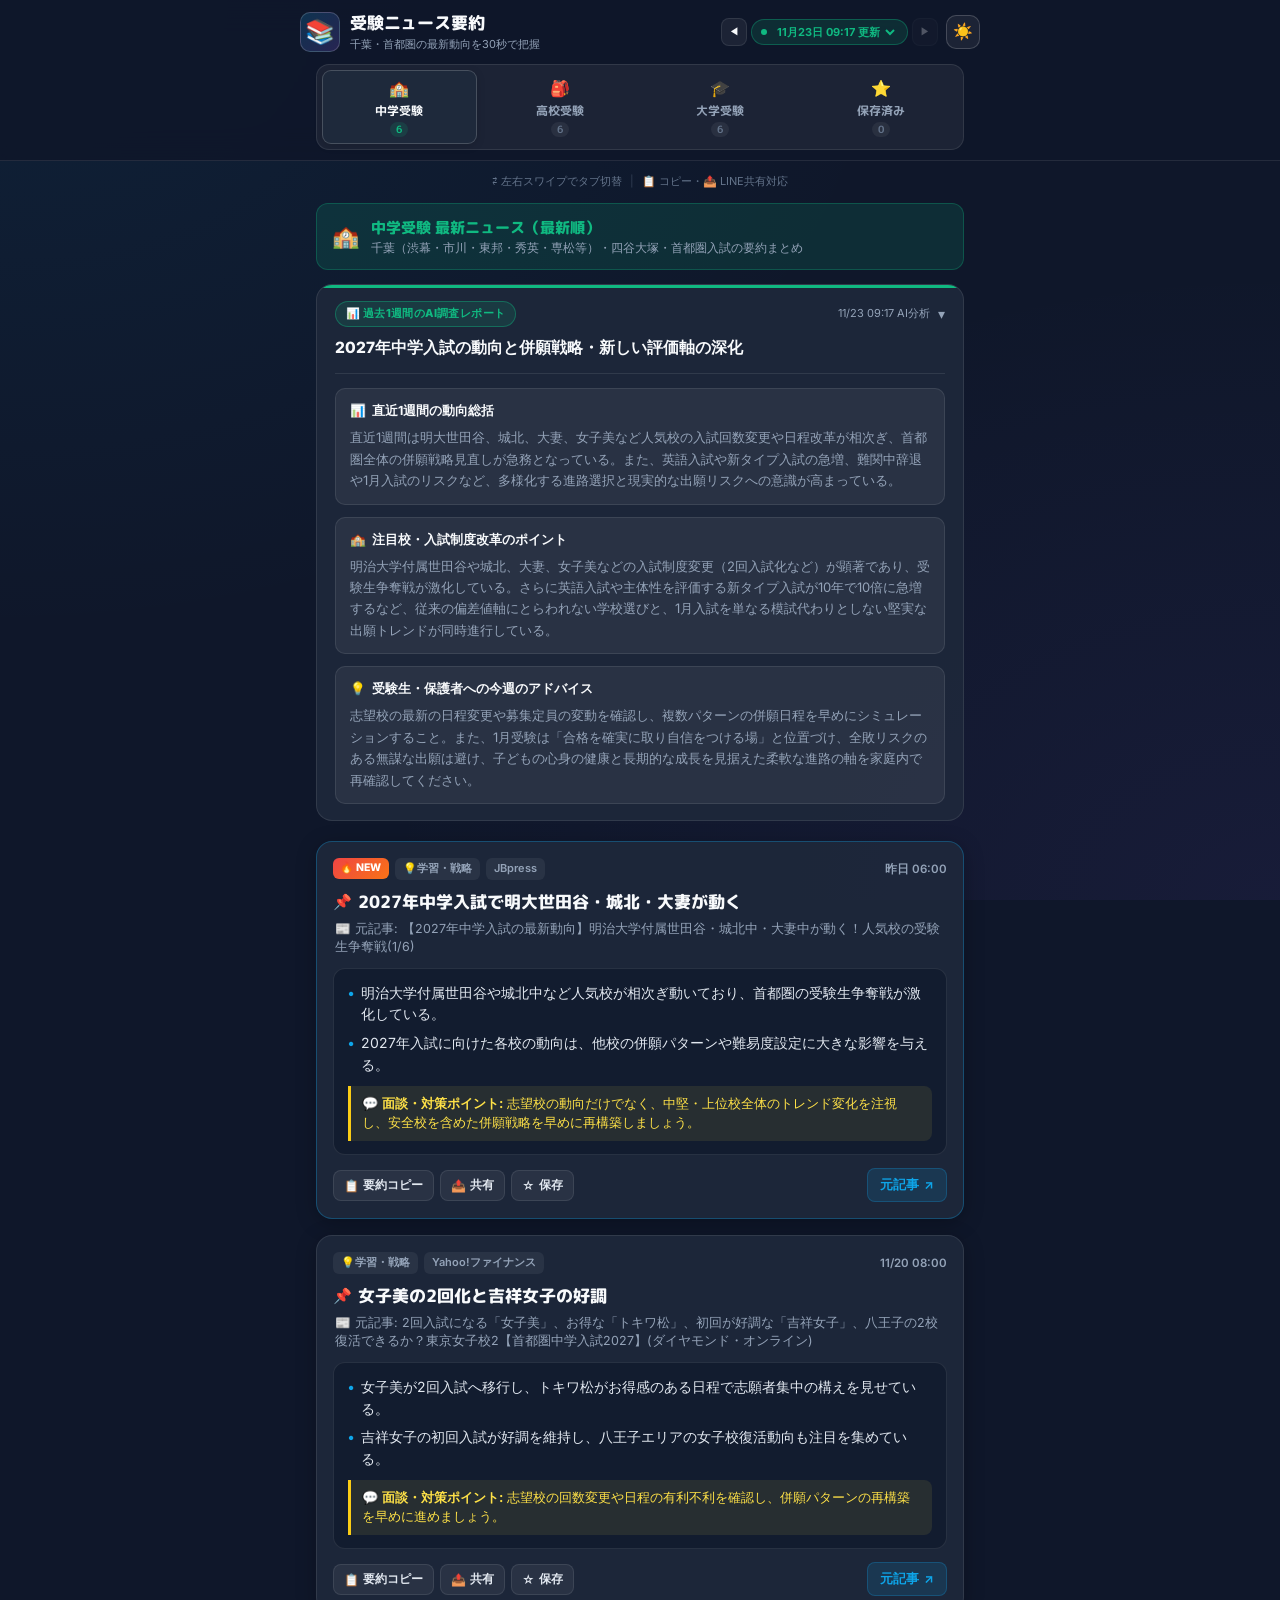
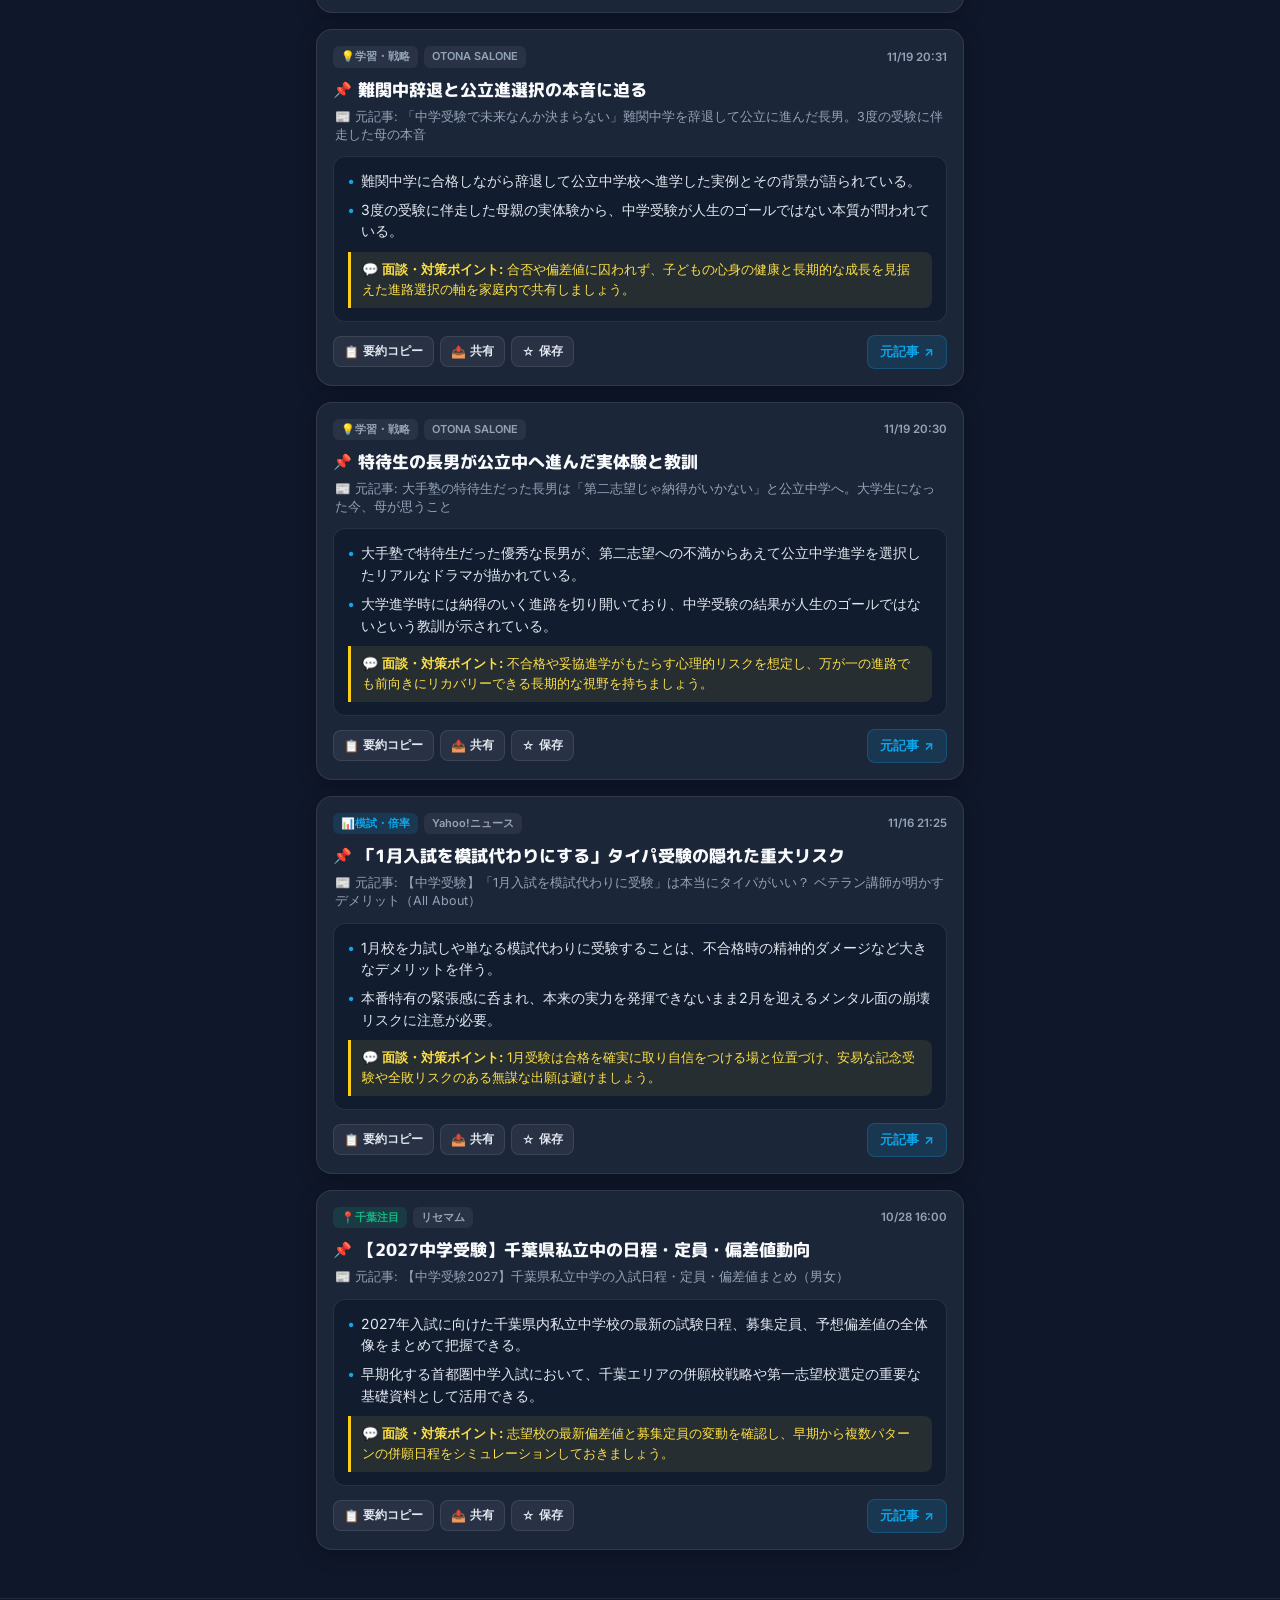
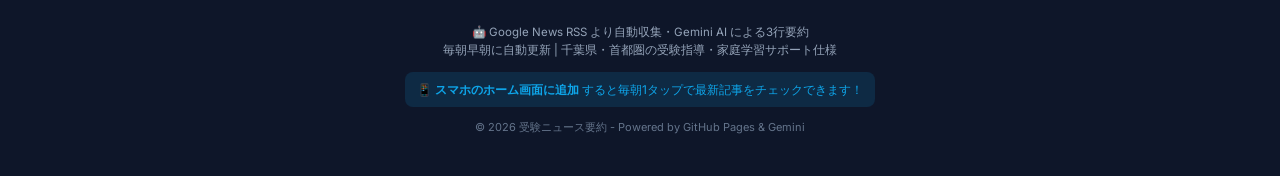
==== commit 0473a38a: "chore: 毎朝の受験ニュース要約を自動更新 2026-11-23 09:18 JST" ====
--- a/docs/index.html
+++ b/docs/index.html
@@ -32,7 +32,7 @@
         })();
     </script>
 </head>
-<body data-updated-time="11月22日 08:47" data-updated-date="2026-11-22">
+<body data-updated-time="11月23日 09:17" data-updated-date="2026-11-23">
     <!-- 上部固定ヘッダー＆タブ領域 -->
     <div class="sticky-top-shell">
         <header class="app-header">
@@ -51,7 +51,7 @@
                         <div class="update-badge" id="updateBadge" title="表示日付">
                             <span class="pulse-dot" id="liveDot"></span>
                             <select id="dateSelect" class="date-select" aria-label="表示する日付を選択">
-                                <option value="latest">11月22日 08:47 更新</option>
+                                <option value="latest">11月23日 09:17 更新</option>
                             </select>
                         </div>
                         <button type="button" class="date-nav-btn" id="nextDateBtn" aria-label="翌日のニュースを表示" title="翌日のニュース" disabled>▶</button>
@@ -121,24 +121,24 @@
             <div class="report-header">
                 <span class="report-badge">📊 過去1週間のAI調査レポート</span>
                 <span class="report-header-right">
-                    <span class="report-date">11/22 08:47 AI分析</span>
+                    <span class="report-date">11/23 09:17 AI分析</span>
                     <span class="report-chevron" aria-hidden="true">▾</span>
                 </span>
             </div>
-            <h3 class="report-title">首都圏中学受験の激変期：英語入試の急増と新タイプ入試・大学合格率の現実</h3>
+            <h3 class="report-title">2027年中学入試の動向と併願戦略・新しい評価軸の深化</h3>
         </summary>
         <div class="report-body">
             <div class="report-section">
                 <div class="report-section-title">📊 <strong>直近1週間の動向総括</strong></div>
-                <div class="report-section-text">過去1週間、明治大学付属世田谷などの動向に加え、導入が10倍に急増した英語入試や主体性を育む新タイプ入試が注目を集めました。また、早大合格率における公立一貫校の躍進や難関中辞退の議論など、多様化する進路選択が浮き彫りになっています。</div>
+                <div class="report-section-text">直近1週間は明大世田谷、城北、大妻、女子美など人気校の入試回数変更や日程改革が相次ぎ、首都圏全体の併願戦略見直しが急務となっている。また、英語入試や新タイプ入試の急増、難関中辞退や1月入試のリスクなど、多様化する進路選択と現実的な出願リスクへの意識が高まっている。</div>
             </div>
             <div class="report-section">
                 <div class="report-section-title">🏫 <strong>注目校・入試制度改革のポイント</strong></div>
-                <div class="report-section-text">首都圏では4割が導入する英語入試や、思考力を問う新タイプ入試が定着しつつあります。さらに、2027年入試に向けた人気校の動向や男子校の激戦化、公立中高一貫校の実績向上が、従来の4科目一辺倒だった併願戦略に大きな変革を迫っています。</div>
+                <div class="report-section-text">明治大学付属世田谷や城北、大妻、女子美などの入試制度変更（2回入試化など）が顕著であり、受験生争奪戦が激化している。さらに英語入試や主体性を評価する新タイプ入試が10年で10倍に急増するなど、従来の偏差値軸にとらわれない学校選びと、1月入試を単なる模試代わりとしない堅実な出願トレンドが同時進行している。</div>
             </div>
             <div class="report-section">
                 <div class="report-section-title">💡 <strong>受験生・保護者への今週のアドバイス</strong></div>
-                <div class="report-section-text">英語外部試験や英検を活用できる併願先を早期にリストアップし、4科目に加えた選択肢を検討してください。また、合否だけに囚われず探究型入試の過去問に挑戦して子どもの思考力を伸ばし、安全校を含めた併願戦略を再構築しましょう。</div>
+                <div class="report-section-text">志望校の最新の日程変更や募集定員の変動を確認し、複数パターンの併願日程を早めにシミュレーションすること。また、1月受験は「合格を確実に取り自信をつける場」と位置づけ、全敗リスクのある無謀な出願は避け、子どもの心身の健康と長期的な成長を見据えた柔軟な進路の軸を家庭内で再確認してください。</div>
             </div>
         </div>
     </details>
@@ -155,7 +155,7 @@
                 </div>
                 <div class="card-meta-right">
                     <span class="read-indicator" title="既読">✓ 既読</span>
-                    <span class="card-date">本日 06:00</span>
+                    <span class="card-date">昨日 06:00</span>
                 </div>
             </div>
             <h3 class="card-headline-main">2027年中学入試で明大世田谷・城北・大妻が動く</h3>
@@ -169,7 +169,7 @@
             <div class="card-footer">
                 <div class="card-actions">
                     <button type="button" class="btn-action btn-copy" data-copy="【中学受験】2027年中学入試で明大世田谷・城北・大妻が動く
-📰 【2027年中学入試の最新動向】明治大学付属世田谷・城北中・大妻中が動く！人気校の受験生争奪戦(1/6)（JBpress / 本日 06:00）
+📰 【2027年中学入試の最新動向】明治大学付属世田谷・城北中・大妻中が動く！人気校の受験生争奪戦(1/6)（JBpress / 昨日 06:00）
 ・明治大学付属世田谷や城北中など人気校が相次ぎ動いており、首都圏の受験生争奪戦が激化している。
 ・2027年入試に向けた各校の動向は、他校の併願パターンや難易度設定に大きな影響を与える。
 💡 ポイント: 志望校の動向だけでなく、中堅・上位校全体のトレンド変化を注視し、安全校を含めた併願戦略を早めに再構築しましょう。
@@ -177,7 +177,7 @@
                         <span>📋</span><span>要約コピー</span>
                     </button>
                     <button type="button" class="btn-action btn-share" data-copy="【中学受験】2027年中学入試で明大世田谷・城北・大妻が動く
-📰 【2027年中学入試の最新動向】明治大学付属世田谷・城北中・大妻中が動く！人気校の受験生争奪戦(1/6)（JBpress / 本日 06:00）
+📰 【2027年中学入試の最新動向】明治大学付属世田谷・城北中・大妻中が動く！人気校の受験生争奪戦(1/6)（JBpress / 昨日 06:00）
 ・明治大学付属世田谷や城北中など人気校が相次ぎ動いており、首都圏の受験生争奪戦が激化している。
 ・2027年入試に向けた各校の動向は、他校の併願パターンや難易度設定に大きな影響を与える。
 💡 ポイント: 志望校の動向だけでなく、中堅・上位校全体のトレンド変化を注視し、安全校を含めた併願戦略を早めに再構築しましょう。
@@ -196,249 +196,249 @@
         </article>
         
 
-        <article class="news-card" data-article-id="0d0bea0c9f" data-is-new="true">
-            <div class="card-header">
-                <div class="card-badges">
-                    <span class="badge-new">🔥 NEW</span>
-                    <span class="topic-badge badge-strategy">💡学習・戦略</span>
-                    <span class="card-source">AERA DIGITAL</span>
-                </div>
-                <div class="card-meta-right">
-                    <span class="read-indicator" title="既読">✓ 既読</span>
-                    <span class="card-date">昨日 22:00</span>
-                </div>
-            </div>
-            <h3 class="card-headline-main">桐朋中学を第一志望にした令和ロマン松井の受験回顧</h3>
-            <p class="card-original-title">📰 元記事: 令和ロマン・松井ケムリが振り返る“嫌でたまらなかった”中学受験 桐朋を第一志望にした決め手とは？〈有吉パパ友「先輩パパから子育ての極意を学ぶ」きょう〉</p>
-            <div class="summary-box">
-                <div class="summary-points">
-                    <div class="summary-point"><span class="dot">•</span><span>令和ロマンの松井ケムリが、嫌でたまらなかったという中学受験当時と桐朋中学を選んだ決め手を語った。</span></div><div class="summary-point"><span class="dot">•</span><span>難関進学校でのリアルな経験談は、モチベーション維持に悩む受験生や保護者の大きな参考になる。</span></div>
-                </div>
-                <div class="summary-takeaway">💬 <strong>面談・対策ポイント:</strong> 受験期特有のプレッシャーや反発心への向き合い方を家族で共有し、本人が納得できる学校選びの軸を大切に育てましょう。</div>
-            </div>
-            <div class="card-footer">
-                <div class="card-actions">
-                    <button type="button" class="btn-action btn-copy" data-copy="【中学受験】桐朋中学を第一志望にした令和ロマン松井の受験回顧
-📰 令和ロマン・松井ケムリが振り返る“嫌でたまらなかった”中学受験 桐朋を第一志望にした決め手とは？〈有吉パパ友「先輩パパから子育ての極意を学ぶ」きょう〉（AERA DIGITAL / 昨日 22:00）
-・令和ロマンの松井ケムリが、嫌でたまらなかったという中学受験当時と桐朋中学を選んだ決め手を語った。
-・難関進学校でのリアルな経験談は、モチベーション維持に悩む受験生や保護者の大きな参考になる。
-💡 ポイント: 受験期特有のプレッシャーや反発心への向き合い方を家族で共有し、本人が納得できる学校選びの軸を大切に育てましょう。
-🔗 https://news.google.com/rss/articles/CBMiXEFVX3lxTFBJOUtPVmtmVWJxempBZk5BS2N5YU5WMHVLbHR4Q2ZyZmVaTGsxNHVzMUR0X1p2YlJaY2E5c0hINEF2YXNYMGY3dmhvdGRWcWhaMGRMZHhTVDRsc01h?oc=5" onclick="copySummary(this)" title="要約テキストをコピー">
-                        <span>📋</span><span>要約コピー</span>
-                    </button>
-                    <button type="button" class="btn-action btn-share" data-copy="【中学受験】桐朋中学を第一志望にした令和ロマン松井の受験回顧
-📰 令和ロマン・松井ケムリが振り返る“嫌でたまらなかった”中学受験 桐朋を第一志望にした決め手とは？〈有吉パパ友「先輩パパから子育ての極意を学ぶ」きょう〉（AERA DIGITAL / 昨日 22:00）
-・令和ロマンの松井ケムリが、嫌でたまらなかったという中学受験当時と桐朋中学を選んだ決め手を語った。
-・難関進学校でのリアルな経験談は、モチベーション維持に悩む受験生や保護者の大きな参考になる。
-💡 ポイント: 受験期特有のプレッシャーや反発心への向き合い方を家族で共有し、本人が納得できる学校選びの軸を大切に育てましょう。
-🔗 https://news.google.com/rss/articles/CBMiXEFVX3lxTFBJOUtPVmtmVWJxempBZk5BS2N5YU5WMHVLbHR4Q2ZyZmVaTGsxNHVzMUR0X1p2YlJaY2E5c0hINEF2YXNYMGY3dmhvdGRWcWhaMGRMZHhTVDRsc01h?oc=5" data-title="桐朋中学を第一志望にした令和ロマン松井の受験回顧" data-url="https://news.google.com/rss/articles/CBMiXEFVX3lxTFBJOUtPVmtmVWJxempBZk5BS2N5YU5WMHVLbHR4Q2ZyZmVaTGsxNHVzMUR0X1p2YlJaY2E5c0hINEF2YXNYMGY3dmhvdGRWcWhaMGRMZHhTVDRsc01h?oc=5" onclick="shareArticle(this)" title="LINEや他アプリで共有">
-                        <span>📤</span><span>共有</span>
-                    </button>
-                    <button type="button" class="btn-action btn-bookmark" data-article-id="0d0bea0c9f" onclick="toggleBookmark(this, '0d0bea0c9f')" title="あとで読む（保存）">
-                        <span class="bm-icon">☆</span><span class="bm-text">保存</span>
-                    </button>
-                </div>
-                <a href="https://news.google.com/rss/articles/CBMiXEFVX3lxTFBJOUtPVmtmVWJxempBZk5BS2N5YU5WMHVLbHR4Q2ZyZmVaTGsxNHVzMUR0X1p2YlJaY2E5c0hINEF2YXNYMGY3dmhvdGRWcWhaMGRMZHhTVDRsc01h?oc=5" target="_blank" rel="noopener noreferrer" class="btn-read-more" onclick="markAsRead('0d0bea0c9f')">
-                    <span>元記事</span>
-                    <span>↗</span>
-                </a>
-            </div>
-        </article>
-        
-
-        <article class="news-card" data-article-id="edfa9d2dde" data-is-new="true">
-            <div class="card-header">
-                <div class="card-badges">
-                    <span class="badge-new">🔥 NEW</span>
-                    <span class="topic-badge badge-cert">🏅英語・検定</span>
-                    <span class="card-source">with class</span>
-                </div>
-                <div class="card-meta-right">
-                    <span class="read-indicator" title="既読">✓ 既読</span>
-                    <span class="card-date">昨日 20:00</span>
-                </div>
-            </div>
-            <h3 class="card-headline-main">10年で10倍に急増！首都圏中学受験の英語入試最前線</h3>
-            <p class="card-original-title">📰 元記事: 「なんと10年で10倍」いまや首都圏の中学受験で4割が導入する“英語入試”最前線</p>
-            <div class="summary-box">
-                <div class="summary-points">
-                    <div class="summary-point"><span class="dot">•</span><span>首都圏の中学受験において英語入試の導入校が急増し、現在は全体の4割を占めるまでに拡大している。</span></div><div class="summary-point"><span class="dot">•</span><span>帰国生だけでなく一般生向けの英語選択枠が広がり、早期からの英語学習が合格の強力な武器になる。</span></div>
-                </div>
-                <div class="summary-takeaway">💬 <strong>面談・対策ポイント:</strong> 英語外部試験や英検のスコアを活用できる併願先を早い段階でリストアップし、4科目に加えた選択肢を検討しましょう。</div>
-            </div>
-            <div class="card-footer">
-                <div class="card-actions">
-                    <button type="button" class="btn-action btn-copy" data-copy="【中学受験】10年で10倍に急増！首都圏中学受験の英語入試最前線
-📰 「なんと10年で10倍」いまや首都圏の中学受験で4割が導入する“英語入試”最前線（with class / 昨日 20:00）
-・首都圏の中学受験において英語入試の導入校が急増し、現在は全体の4割を占めるまでに拡大している。
-・帰国生だけでなく一般生向けの英語選択枠が広がり、早期からの英語学習が合格の強力な武器になる。
-💡 ポイント: 英語外部試験や英検のスコアを活用できる併願先を早い段階でリストアップし、4科目に加えた選択肢を検討しましょう。
-🔗 https://news.google.com/rss/articles/CBMicEFVX3lxTE9mdzdZQk5heGQyN2dVOG5CTU1UeDV6RGcxQk5kakh6d3ZIU3lOLVBiVmJucEt5LTIwbHd6VFkyczQ2UXMzTEtsQ0pwbG9LNmQxd0FFdjVtM3Rtck5fRkxGZnlMX240bHBNdU82ck9XVWU?oc=5" onclick="copySummary(this)" title="要約テキストをコピー">
-                        <span>📋</span><span>要約コピー</span>
-                    </button>
-                    <button type="button" class="btn-action btn-share" data-copy="【中学受験】10年で10倍に急増！首都圏中学受験の英語入試最前線
-📰 「なんと10年で10倍」いまや首都圏の中学受験で4割が導入する“英語入試”最前線（with class / 昨日 20:00）
-・首都圏の中学受験において英語入試の導入校が急増し、現在は全体の4割を占めるまでに拡大している。
-・帰国生だけでなく一般生向けの英語選択枠が広がり、早期からの英語学習が合格の強力な武器になる。
-💡 ポイント: 英語外部試験や英検のスコアを活用できる併願先を早い段階でリストアップし、4科目に加えた選択肢を検討しましょう。
-🔗 https://news.google.com/rss/articles/CBMicEFVX3lxTE9mdzdZQk5heGQyN2dVOG5CTU1UeDV6RGcxQk5kakh6d3ZIU3lOLVBiVmJucEt5LTIwbHd6VFkyczQ2UXMzTEtsQ0pwbG9LNmQxd0FFdjVtM3Rtck5fRkxGZnlMX240bHBNdU82ck9XVWU?oc=5" data-title="10年で10倍に急増！首都圏中学受験の英語入試最前線" data-url="https://news.google.com/rss/articles/CBMicEFVX3lxTE9mdzdZQk5heGQyN2dVOG5CTU1UeDV6RGcxQk5kakh6d3ZIU3lOLVBiVmJucEt5LTIwbHd6VFkyczQ2UXMzTEtsQ0pwbG9LNmQxd0FFdjVtM3Rtck5fRkxGZnlMX240bHBNdU82ck9XVWU?oc=5" onclick="shareArticle(this)" title="LINEや他アプリで共有">
-                        <span>📤</span><span>共有</span>
-                    </button>
-                    <button type="button" class="btn-action btn-bookmark" data-article-id="edfa9d2dde" onclick="toggleBookmark(this, 'edfa9d2dde')" title="あとで読む（保存）">
-                        <span class="bm-icon">☆</span><span class="bm-text">保存</span>
-                    </button>
-                </div>
-                <a href="https://news.google.com/rss/articles/CBMicEFVX3lxTE9mdzdZQk5heGQyN2dVOG5CTU1UeDV6RGcxQk5kakh6d3ZIU3lOLVBiVmJucEt5LTIwbHd6VFkyczQ2UXMzTEtsQ0pwbG9LNmQxd0FFdjVtM3Rtck5fRkxGZnlMX240bHBNdU82ck9XVWU?oc=5" target="_blank" rel="noopener noreferrer" class="btn-read-more" onclick="markAsRead('edfa9d2dde')">
-                    <span>元記事</span>
-                    <span>↗</span>
-                </a>
-            </div>
-        </article>
-        
-
-        <article class="news-card" data-article-id="814dcb1fcf" data-is-new="true">
-            <div class="card-header">
-                <div class="card-badges">
-                    <span class="badge-new">🔥 NEW</span>
-                    <span class="topic-badge badge-strategy">💡学習・戦略</span>
-                    <span class="card-source">AERA DIGITAL</span>
-                </div>
-                <div class="card-meta-right">
-                    <span class="read-indicator" title="既読">✓ 既読</span>
-                    <span class="card-date">昨日 17:00</span>
-                </div>
-            </div>
-            <h3 class="card-headline-main">主体性が育つ中学受験の新タイプ入試のメリット</h3>
-            <p class="card-original-title">📰 元記事: 中学受験で増える“新タイプ入試”のメリットは？ 「合格しても、うまくいかなかったとしても主体性が育つ」と受験のプロ〈中学受験〉</p>
-            <div class="summary-box">
-                <div class="summary-points">
-                    <div class="summary-point"><span class="dot">•</span><span>思考力や表現力を重視する新タイプ入試は、合否に関わらず受験生の主体的な学びの姿勢を育てる。</span></div><div class="summary-point"><span class="dot">•</span><span>従来の暗記中心から脱却した入試問題が、これからの時代に必要な根本的な学力を引き出している。</span></div>
-                </div>
-                <div class="summary-takeaway">💬 <strong>面談・対策ポイント:</strong> 合否だけに囚われず、記述・探究型入試の過去問に挑戦することで、子どもの思考力や自ら学ぶ姿勢を大きく伸ばしましょう。</div>
-            </div>
-            <div class="card-footer">
-                <div class="card-actions">
-                    <button type="button" class="btn-action btn-copy" data-copy="【中学受験】主体性が育つ中学受験の新タイプ入試のメリット
-📰 中学受験で増える“新タイプ入試”のメリットは？ 「合格しても、うまくいかなかったとしても主体性が育つ」と受験のプロ〈中学受験〉（AERA DIGITAL / 昨日 17:00）
-・思考力や表現力を重視する新タイプ入試は、合否に関わらず受験生の主体的な学びの姿勢を育てる。
-・従来の暗記中心から脱却した入試問題が、これからの時代に必要な根本的な学力を引き出している。
-💡 ポイント: 合否だけに囚われず、記述・探究型入試の過去問に挑戦することで、子どもの思考力や自ら学ぶ姿勢を大きく伸ばしましょう。
-🔗 https://news.google.com/rss/articles/CBMiXEFVX3lxTE9faTZzYVpFaS1aRC10SlZjSXJrZzZSdVZpYnRKdTlNWUExSUNNMkNUdXZ5RThtMVM4bWFPSEE2RnFDdTRkVDY1SGhwcTg4dC1BWTRFRXkyY2xEazlv?oc=5" onclick="copySummary(this)" title="要約テキストをコピー">
-                        <span>📋</span><span>要約コピー</span>
-                    </button>
-                    <button type="button" class="btn-action btn-share" data-copy="【中学受験】主体性が育つ中学受験の新タイプ入試のメリット
-📰 中学受験で増える“新タイプ入試”のメリットは？ 「合格しても、うまくいかなかったとしても主体性が育つ」と受験のプロ〈中学受験〉（AERA DIGITAL / 昨日 17:00）
-・思考力や表現力を重視する新タイプ入試は、合否に関わらず受験生の主体的な学びの姿勢を育てる。
-・従来の暗記中心から脱却した入試問題が、これからの時代に必要な根本的な学力を引き出している。
-💡 ポイント: 合否だけに囚われず、記述・探究型入試の過去問に挑戦することで、子どもの思考力や自ら学ぶ姿勢を大きく伸ばしましょう。
-🔗 https://news.google.com/rss/articles/CBMiXEFVX3lxTE9faTZzYVpFaS1aRC10SlZjSXJrZzZSdVZpYnRKdTlNWUExSUNNMkNUdXZ5RThtMVM4bWFPSEE2RnFDdTRkVDY1SGhwcTg4dC1BWTRFRXkyY2xEazlv?oc=5" data-title="主体性が育つ中学受験の新タイプ入試のメリット" data-url="https://news.google.com/rss/articles/CBMiXEFVX3lxTE9faTZzYVpFaS1aRC10SlZjSXJrZzZSdVZpYnRKdTlNWUExSUNNMkNUdXZ5RThtMVM4bWFPSEE2RnFDdTRkVDY1SGhwcTg4dC1BWTRFRXkyY2xEazlv?oc=5" onclick="shareArticle(this)" title="LINEや他アプリで共有">
-                        <span>📤</span><span>共有</span>
-                    </button>
-                    <button type="button" class="btn-action btn-bookmark" data-article-id="814dcb1fcf" onclick="toggleBookmark(this, '814dcb1fcf')" title="あとで読む（保存）">
-                        <span class="bm-icon">☆</span><span class="bm-text">保存</span>
-                    </button>
-                </div>
-                <a href="https://news.google.com/rss/articles/CBMiXEFVX3lxTE9faTZzYVpFaS1aRC10SlZjSXJrZzZSdVZpYnRKdTlNWUExSUNNMkNUdXZ5RThtMVM4bWFPSEE2RnFDdTRkVDY1SGhwcTg4dC1BWTRFRXkyY2xEazlv?oc=5" target="_blank" rel="noopener noreferrer" class="btn-read-more" onclick="markAsRead('814dcb1fcf')">
-                    <span>元記事</span>
-                    <span>↗</span>
-                </a>
-            </div>
-        </article>
-        
-
-        <article class="news-card" data-article-id="ff6289f7e3" data-is-new="true">
-            <div class="card-header">
-                <div class="card-badges">
-                    <span class="badge-new">🔥 NEW</span>
-                    <span class="topic-badge badge-strategy">💡学習・戦略</span>
-                    <span class="card-source">Infoseek</span>
-                </div>
-                <div class="card-meta-right">
-                    <span class="read-indicator" title="既読">✓ 既読</span>
-                    <span class="card-date">昨日 10:00</span>
-                </div>
-            </div>
-            <h3 class="card-headline-main">2026年最新！近畿の保護者が選ぶおすすめ中学受験塾</h3>
-            <p class="card-original-title">📰 元記事: 近畿の中学受験塾、保護者おすすめの2026年最新総合1位は？</p>
-            <div class="summary-box">
-                <div class="summary-points">
-                    <div class="summary-point"><span class="dot">•</span><span>近畿圏の中学受験において、保護者支持を集めた最新の総合ランキングトップの塾が明らかになった。</span></div><div class="summary-point"><span class="dot">•</span><span>合格実績だけでなく指導体制やサポートの手厚さが、塾選びの重要な評価基準として浮き彫りになる。</span></div>
-                </div>
-                <div class="summary-takeaway">💬 <strong>面談・対策ポイント:</strong> 地域ごとの最新の塾評価や合格実績を参考にしつつ、子どもの性格や学力フェーズに最も合致する指導環境を選びましょう。</div>
-            </div>
-            <div class="card-footer">
-                <div class="card-actions">
-                    <button type="button" class="btn-action btn-copy" data-copy="【中学受験】2026年最新！近畿の保護者が選ぶおすすめ中学受験塾
-📰 近畿の中学受験塾、保護者おすすめの2026年最新総合1位は？（Infoseek / 昨日 10:00）
-・近畿圏の中学受験において、保護者支持を集めた最新の総合ランキングトップの塾が明らかになった。
-・合格実績だけでなく指導体制やサポートの手厚さが、塾選びの重要な評価基準として浮き彫りになる。
-💡 ポイント: 地域ごとの最新の塾評価や合格実績を参考にしつつ、子どもの性格や学力フェーズに最も合致する指導環境を選びましょう。
-🔗 https://news.google.com/rss/articles/CBMiYEFVX3lxTFBPeEN3ZUM4aHQ4eERGdEJKR3dheF8yZUdBNTVtNzNoTWVtVTBheUsxSnROc0JPRnBaeFNfNXBPTms3T25hbW1OUmVEMWZUT212ci1GRUlBTWR0dmVnbjdITg?oc=5" onclick="copySummary(this)" title="要約テキストをコピー">
-                        <span>📋</span><span>要約コピー</span>
-                    </button>
-                    <button type="button" class="btn-action btn-share" data-copy="【中学受験】2026年最新！近畿の保護者が選ぶおすすめ中学受験塾
-📰 近畿の中学受験塾、保護者おすすめの2026年最新総合1位は？（Infoseek / 昨日 10:00）
-・近畿圏の中学受験において、保護者支持を集めた最新の総合ランキングトップの塾が明らかになった。
-・合格実績だけでなく指導体制やサポートの手厚さが、塾選びの重要な評価基準として浮き彫りになる。
-💡 ポイント: 地域ごとの最新の塾評価や合格実績を参考にしつつ、子どもの性格や学力フェーズに最も合致する指導環境を選びましょう。
-🔗 https://news.google.com/rss/articles/CBMiYEFVX3lxTFBPeEN3ZUM4aHQ4eERGdEJKR3dheF8yZUdBNTVtNzNoTWVtVTBheUsxSnROc0JPRnBaeFNfNXBPTms3T25hbW1OUmVEMWZUT212ci1GRUlBTWR0dmVnbjdITg?oc=5" data-title="2026年最新！近畿の保護者が選ぶおすすめ中学受験塾" data-url="https://news.google.com/rss/articles/CBMiYEFVX3lxTFBPeEN3ZUM4aHQ4eERGdEJKR3dheF8yZUdBNTVtNzNoTWVtVTBheUsxSnROc0JPRnBaeFNfNXBPTms3T25hbW1OUmVEMWZUT212ci1GRUlBTWR0dmVnbjdITg?oc=5" onclick="shareArticle(this)" title="LINEや他アプリで共有">
-                        <span>📤</span><span>共有</span>
-                    </button>
-                    <button type="button" class="btn-action btn-bookmark" data-article-id="ff6289f7e3" onclick="toggleBookmark(this, 'ff6289f7e3')" title="あとで読む（保存）">
-                        <span class="bm-icon">☆</span><span class="bm-text">保存</span>
-                    </button>
-                </div>
-                <a href="https://news.google.com/rss/articles/CBMiYEFVX3lxTFBPeEN3ZUM4aHQ4eERGdEJKR3dheF8yZUdBNTVtNzNoTWVtVTBheUsxSnROc0JPRnBaeFNfNXBPTms3T25hbW1OUmVEMWZUT212ci1GRUlBTWR0dmVnbjdITg?oc=5" target="_blank" rel="noopener noreferrer" class="btn-read-more" onclick="markAsRead('ff6289f7e3')">
-                    <span>元記事</span>
-                    <span>↗</span>
-                </a>
-            </div>
-        </article>
-        
-
-        <article class="news-card" data-article-id="463bf52283" data-is-new="false">
+        <article class="news-card" data-article-id="6fc7525650" data-is-new="false">
             <div class="card-header">
                 <div class="card-badges">
                     
                     <span class="topic-badge badge-strategy">💡学習・戦略</span>
-                    <span class="card-source">AERA DIGITAL</span>
+                    <span class="card-source">Yahoo!ファイナンス</span>
                 </div>
                 <div class="card-meta-right">
                     <span class="read-indicator" title="既読">✓ 既読</span>
-                    <span class="card-date">11/20 06:30</span>
-                </div>
-            </div>
-            <h3 class="card-headline-main">早稲田大合格率ランキングで公立躍進</h3>
-            <p class="card-original-title">📰 元記事: 早稲田大への「合格率」が高い首都圏中高一貫校ランキング 「御三家」を抑えて3位に躍進した公立一貫校は？【2026年版】</p>
+                    <span class="card-date">11/20 08:00</span>
+                </div>
+            </div>
+            <h3 class="card-headline-main">女子美の2回化と吉祥女子の好調</h3>
+            <p class="card-original-title">📰 元記事: 2回入試になる「女子美」、お得な「トキワ松」、初回が好調な「吉祥女子」、八王子の2校復活できるか？東京女子校2【首都圏中学入試2027】(ダイヤモンド・オンライン)</p>
             <div class="summary-box">
                 <div class="summary-points">
-                    <div class="summary-point"><span class="dot">•</span><span>首都圏中高一貫校における早稲田大学への合格率ランキングが公表された。</span></div><div class="summary-point"><span class="dot">•</span><span>伝統的な御三家を抑えて公立一貫校が3位に躍進し、進学実績の勢力図に変化が生じている。</span></div>
-                </div>
-                <div class="summary-takeaway">💬 <strong>面談・対策ポイント:</strong> 中高一貫校選びでは大学合格数だけでなく在籍者数に対する合格率の実績も重視して学校研究を行いましょう。</div>
+                    <div class="summary-point"><span class="dot">•</span><span>女子美が2回入試へ移行し、トキワ松がお得感のある日程で志願者集中の構えを見せている。</span></div><div class="summary-point"><span class="dot">•</span><span>吉祥女子の初回入試が好調を維持し、八王子エリアの女子校復活動向も注目を集めている。</span></div>
+                </div>
+                <div class="summary-takeaway">💬 <strong>面談・対策ポイント:</strong> 志望校の回数変更や日程の有利不利を確認し、併願パターンの再構築を早めに進めましょう。</div>
             </div>
             <div class="card-footer">
                 <div class="card-actions">
-                    <button type="button" class="btn-action btn-copy" data-copy="【中学受験】早稲田大合格率ランキングで公立躍進
-📰 早稲田大への「合格率」が高い首都圏中高一貫校ランキング 「御三家」を抑えて3位に躍進した公立一貫校は？【2026年版】（AERA DIGITAL / 11/20 06:30）
-・首都圏中高一貫校における早稲田大学への合格率ランキングが公表された。
-・伝統的な御三家を抑えて公立一貫校が3位に躍進し、進学実績の勢力図に変化が生じている。
-💡 ポイント: 中高一貫校選びでは大学合格数だけでなく在籍者数に対する合格率の実績も重視して学校研究を行いましょう。
-🔗 https://news.google.com/rss/articles/CBMiXEFVX3lxTE41SmdBekhOVjI3X3k5RXJtQ2R4NXRXZFZ1bEpUNlBxaHd4VzZtZmtOaGg1enBBcy03cmtuT0Ntb3RNS0c4VEFqNzBxY0w0OWFzYi02cGYyQk5wdVpM?oc=5" onclick="copySummary(this)" title="要約テキストをコピー">
+                    <button type="button" class="btn-action btn-copy" data-copy="【中学受験】女子美の2回化と吉祥女子の好調
+📰 2回入試になる「女子美」、お得な「トキワ松」、初回が好調な「吉祥女子」、八王子の2校復活できるか？東京女子校2【首都圏中学入試2027】(ダイヤモンド・オンライン)（Yahoo!ファイナンス / 11/20 08:00）
+・女子美が2回入試へ移行し、トキワ松がお得感のある日程で志願者集中の構えを見せている。
+・吉祥女子の初回入試が好調を維持し、八王子エリアの女子校復活動向も注目を集めている。
+💡 ポイント: 志望校の回数変更や日程の有利不利を確認し、併願パターンの再構築を早めに進めましょう。
+🔗 https://news.google.com/rss/articles/CBMihwFBVV95cUxPMG9yMU5vaFlLTWVjSmZoT1NpR1I4RXVxeGJnLVROMWxlaTBLWEk1NkFOWWg4UFV0MHBaLWRWYUk3MWhVTXNaa1lkczY3aWJ2alJsNHU2SzM4N1FCSmMyeGdaWnNuYkhxVHEwUGhfQjZMUXJyWTRJSjAzRG5ia0hmNl9ER19odFE?oc=5" onclick="copySummary(this)" title="要約テキストをコピー">
                         <span>📋</span><span>要約コピー</span>
                     </button>
-                    <button type="button" class="btn-action btn-share" data-copy="【中学受験】早稲田大合格率ランキングで公立躍進
-📰 早稲田大への「合格率」が高い首都圏中高一貫校ランキング 「御三家」を抑えて3位に躍進した公立一貫校は？【2026年版】（AERA DIGITAL / 11/20 06:30）
-・首都圏中高一貫校における早稲田大学への合格率ランキングが公表された。
-・伝統的な御三家を抑えて公立一貫校が3位に躍進し、進学実績の勢力図に変化が生じている。
-💡 ポイント: 中高一貫校選びでは大学合格数だけでなく在籍者数に対する合格率の実績も重視して学校研究を行いましょう。
-🔗 https://news.google.com/rss/articles/CBMiXEFVX3lxTE41SmdBekhOVjI3X3k5RXJtQ2R4NXRXZFZ1bEpUNlBxaHd4VzZtZmtOaGg1enBBcy03cmtuT0Ntb3RNS0c4VEFqNzBxY0w0OWFzYi02cGYyQk5wdVpM?oc=5" data-title="早稲田大合格率ランキングで公立躍進" data-url="https://news.google.com/rss/articles/CBMiXEFVX3lxTE41SmdBekhOVjI3X3k5RXJtQ2R4NXRXZFZ1bEpUNlBxaHd4VzZtZmtOaGg1enBBcy03cmtuT0Ntb3RNS0c4VEFqNzBxY0w0OWFzYi02cGYyQk5wdVpM?oc=5" onclick="shareArticle(this)" title="LINEや他アプリで共有">
+                    <button type="button" class="btn-action btn-share" data-copy="【中学受験】女子美の2回化と吉祥女子の好調
+📰 2回入試になる「女子美」、お得な「トキワ松」、初回が好調な「吉祥女子」、八王子の2校復活できるか？東京女子校2【首都圏中学入試2027】(ダイヤモンド・オンライン)（Yahoo!ファイナンス / 11/20 08:00）
+・女子美が2回入試へ移行し、トキワ松がお得感のある日程で志願者集中の構えを見せている。
+・吉祥女子の初回入試が好調を維持し、八王子エリアの女子校復活動向も注目を集めている。
+💡 ポイント: 志望校の回数変更や日程の有利不利を確認し、併願パターンの再構築を早めに進めましょう。
+🔗 https://news.google.com/rss/articles/CBMihwFBVV95cUxPMG9yMU5vaFlLTWVjSmZoT1NpR1I4RXVxeGJnLVROMWxlaTBLWEk1NkFOWWg4UFV0MHBaLWRWYUk3MWhVTXNaa1lkczY3aWJ2alJsNHU2SzM4N1FCSmMyeGdaWnNuYkhxVHEwUGhfQjZMUXJyWTRJSjAzRG5ia0hmNl9ER19odFE?oc=5" data-title="女子美の2回化と吉祥女子の好調" data-url="https://news.google.com/rss/articles/CBMihwFBVV95cUxPMG9yMU5vaFlLTWVjSmZoT1NpR1I4RXVxeGJnLVROMWxlaTBLWEk1NkFOWWg4UFV0MHBaLWRWYUk3MWhVTXNaa1lkczY3aWJ2alJsNHU2SzM4N1FCSmMyeGdaWnNuYkhxVHEwUGhfQjZMUXJyWTRJSjAzRG5ia0hmNl9ER19odFE?oc=5" onclick="shareArticle(this)" title="LINEや他アプリで共有">
                         <span>📤</span><span>共有</span>
                     </button>
-                    <button type="button" class="btn-action btn-bookmark" data-article-id="463bf52283" onclick="toggleBookmark(this, '463bf52283')" title="あとで読む（保存）">
+                    <button type="button" class="btn-action btn-bookmark" data-article-id="6fc7525650" onclick="toggleBookmark(this, '6fc7525650')" title="あとで読む（保存）">
                         <span class="bm-icon">☆</span><span class="bm-text">保存</span>
                     </button>
                 </div>
-                <a href="https://news.google.com/rss/articles/CBMiXEFVX3lxTE41SmdBekhOVjI3X3k5RXJtQ2R4NXRXZFZ1bEpUNlBxaHd4VzZtZmtOaGg1enBBcy03cmtuT0Ntb3RNS0c4VEFqNzBxY0w0OWFzYi02cGYyQk5wdVpM?oc=5" target="_blank" rel="noopener noreferrer" class="btn-read-more" onclick="markAsRead('463bf52283')">
+                <a href="https://news.google.com/rss/articles/CBMihwFBVV95cUxPMG9yMU5vaFlLTWVjSmZoT1NpR1I4RXVxeGJnLVROMWxlaTBLWEk1NkFOWWg4UFV0MHBaLWRWYUk3MWhVTXNaa1lkczY3aWJ2alJsNHU2SzM4N1FCSmMyeGdaWnNuYkhxVHEwUGhfQjZMUXJyWTRJSjAzRG5ia0hmNl9ER19odFE?oc=5" target="_blank" rel="noopener noreferrer" class="btn-read-more" onclick="markAsRead('6fc7525650')">
+                    <span>元記事</span>
+                    <span>↗</span>
+                </a>
+            </div>
+        </article>
+        
+
+        <article class="news-card" data-article-id="ab9ecf3a4a" data-is-new="false">
+            <div class="card-header">
+                <div class="card-badges">
+                    
+                    <span class="topic-badge badge-strategy">💡学習・戦略</span>
+                    <span class="card-source">OTONA SALONE</span>
+                </div>
+                <div class="card-meta-right">
+                    <span class="read-indicator" title="既読">✓ 既読</span>
+                    <span class="card-date">11/19 20:31</span>
+                </div>
+            </div>
+            <h3 class="card-headline-main">難関中辞退と公立進選択の本音に迫る</h3>
+            <p class="card-original-title">📰 元記事: 「中学受験で未来なんか決まらない」難関中学を辞退して公立に進んだ長男。3度の受験に伴走した母の本音</p>
+            <div class="summary-box">
+                <div class="summary-points">
+                    <div class="summary-point"><span class="dot">•</span><span>難関中学に合格しながら辞退して公立中学校へ進学した実例とその背景が語られている。</span></div><div class="summary-point"><span class="dot">•</span><span>3度の受験に伴走した母親の実体験から、中学受験が人生のゴールではない本質が問われている。</span></div>
+                </div>
+                <div class="summary-takeaway">💬 <strong>面談・対策ポイント:</strong> 合否や偏差値に囚われず、子どもの心身の健康と長期的な成長を見据えた進路選択の軸を家庭内で共有しましょう。</div>
+            </div>
+            <div class="card-footer">
+                <div class="card-actions">
+                    <button type="button" class="btn-action btn-copy" data-copy="【中学受験】難関中辞退と公立進選択の本音に迫る
+📰 「中学受験で未来なんか決まらない」難関中学を辞退して公立に進んだ長男。3度の受験に伴走した母の本音（OTONA SALONE / 11/19 20:31）
+・難関中学に合格しながら辞退して公立中学校へ進学した実例とその背景が語られている。
+・3度の受験に伴走した母親の実体験から、中学受験が人生のゴールではない本質が問われている。
+💡 ポイント: 合否や偏差値に囚われず、子どもの心身の健康と長期的な成長を見据えた進路選択の軸を家庭内で共有しましょう。
+🔗 https://news.google.com/rss/articles/CBMiRkFVX3lxTE5ycmktWDhxU1lEVDh1SXFmd0o2OGxOSnZOYkNaRkFueDBmR09tX2tzQzJmR1lDRUp1RHVTMnJTTXJzbi05VWc?oc=5" onclick="copySummary(this)" title="要約テキストをコピー">
+                        <span>📋</span><span>要約コピー</span>
+                    </button>
+                    <button type="button" class="btn-action btn-share" data-copy="【中学受験】難関中辞退と公立進選択の本音に迫る
+📰 「中学受験で未来なんか決まらない」難関中学を辞退して公立に進んだ長男。3度の受験に伴走した母の本音（OTONA SALONE / 11/19 20:31）
+・難関中学に合格しながら辞退して公立中学校へ進学した実例とその背景が語られている。
+・3度の受験に伴走した母親の実体験から、中学受験が人生のゴールではない本質が問われている。
+💡 ポイント: 合否や偏差値に囚われず、子どもの心身の健康と長期的な成長を見据えた進路選択の軸を家庭内で共有しましょう。
+🔗 https://news.google.com/rss/articles/CBMiRkFVX3lxTE5ycmktWDhxU1lEVDh1SXFmd0o2OGxOSnZOYkNaRkFueDBmR09tX2tzQzJmR1lDRUp1RHVTMnJTTXJzbi05VWc?oc=5" data-title="難関中辞退と公立進選択の本音に迫る" data-url="https://news.google.com/rss/articles/CBMiRkFVX3lxTE5ycmktWDhxU1lEVDh1SXFmd0o2OGxOSnZOYkNaRkFueDBmR09tX2tzQzJmR1lDRUp1RHVTMnJTTXJzbi05VWc?oc=5" onclick="shareArticle(this)" title="LINEや他アプリで共有">
+                        <span>📤</span><span>共有</span>
+                    </button>
+                    <button type="button" class="btn-action btn-bookmark" data-article-id="ab9ecf3a4a" onclick="toggleBookmark(this, 'ab9ecf3a4a')" title="あとで読む（保存）">
+                        <span class="bm-icon">☆</span><span class="bm-text">保存</span>
+                    </button>
+                </div>
+                <a href="https://news.google.com/rss/articles/CBMiRkFVX3lxTE5ycmktWDhxU1lEVDh1SXFmd0o2OGxOSnZOYkNaRkFueDBmR09tX2tzQzJmR1lDRUp1RHVTMnJTTXJzbi05VWc?oc=5" target="_blank" rel="noopener noreferrer" class="btn-read-more" onclick="markAsRead('ab9ecf3a4a')">
+                    <span>元記事</span>
+                    <span>↗</span>
+                </a>
+            </div>
+        </article>
+        
+
+        <article class="news-card" data-article-id="a8c4bd2308" data-is-new="false">
+            <div class="card-header">
+                <div class="card-badges">
+                    
+                    <span class="topic-badge badge-strategy">💡学習・戦略</span>
+                    <span class="card-source">OTONA SALONE</span>
+                </div>
+                <div class="card-meta-right">
+                    <span class="read-indicator" title="既読">✓ 既読</span>
+                    <span class="card-date">11/19 20:30</span>
+                </div>
+            </div>
+            <h3 class="card-headline-main">特待生の長男が公立中へ進んだ実体験と教訓</h3>
+            <p class="card-original-title">📰 元記事: 大手塾の特待生だった長男は「第二志望じゃ納得がいかない」と公立中学へ。大学生になった今、母が思うこと</p>
+            <div class="summary-box">
+                <div class="summary-points">
+                    <div class="summary-point"><span class="dot">•</span><span>大手塾で特待生だった優秀な長男が、第二志望への不満からあえて公立中学進学を選択したリアルなドラマが描かれている。</span></div><div class="summary-point"><span class="dot">•</span><span>大学進学時には納得のいく進路を切り開いており、中学受験の結果が人生のゴールではないという教訓が示されている。</span></div>
+                </div>
+                <div class="summary-takeaway">💬 <strong>面談・対策ポイント:</strong> 不合格や妥協進学がもたらす心理的リスクを想定し、万が一の進路でも前向きにリカバリーできる長期的な視野を持ちましょう。</div>
+            </div>
+            <div class="card-footer">
+                <div class="card-actions">
+                    <button type="button" class="btn-action btn-copy" data-copy="【中学受験】特待生の長男が公立中へ進んだ実体験と教訓
+📰 大手塾の特待生だった長男は「第二志望じゃ納得がいかない」と公立中学へ。大学生になった今、母が思うこと（OTONA SALONE / 11/19 20:30）
+・大手塾で特待生だった優秀な長男が、第二志望への不満からあえて公立中学進学を選択したリアルなドラマが描かれている。
+・大学進学時には納得のいく進路を切り開いており、中学受験の結果が人生のゴールではないという教訓が示されている。
+💡 ポイント: 不合格や妥協進学がもたらす心理的リスクを想定し、万が一の進路でも前向きにリカバリーできる長期的な視野を持ちましょう。
+🔗 https://news.google.com/rss/articles/CBMiRkFVX3lxTE14Ym9SQ0ZKUEZKT21kdFJ3djBEQ0pQQWRsem00SUxDT0dnV2xwYWZydHpVWGVJVHFPNEFrWmtDYlZtSUtUaEE?oc=5" onclick="copySummary(this)" title="要約テキストをコピー">
+                        <span>📋</span><span>要約コピー</span>
+                    </button>
+                    <button type="button" class="btn-action btn-share" data-copy="【中学受験】特待生の長男が公立中へ進んだ実体験と教訓
+📰 大手塾の特待生だった長男は「第二志望じゃ納得がいかない」と公立中学へ。大学生になった今、母が思うこと（OTONA SALONE / 11/19 20:30）
+・大手塾で特待生だった優秀な長男が、第二志望への不満からあえて公立中学進学を選択したリアルなドラマが描かれている。
+・大学進学時には納得のいく進路を切り開いており、中学受験の結果が人生のゴールではないという教訓が示されている。
+💡 ポイント: 不合格や妥協進学がもたらす心理的リスクを想定し、万が一の進路でも前向きにリカバリーできる長期的な視野を持ちましょう。
+🔗 https://news.google.com/rss/articles/CBMiRkFVX3lxTE14Ym9SQ0ZKUEZKT21kdFJ3djBEQ0pQQWRsem00SUxDT0dnV2xwYWZydHpVWGVJVHFPNEFrWmtDYlZtSUtUaEE?oc=5" data-title="特待生の長男が公立中へ進んだ実体験と教訓" data-url="https://news.google.com/rss/articles/CBMiRkFVX3lxTE14Ym9SQ0ZKUEZKT21kdFJ3djBEQ0pQQWRsem00SUxDT0dnV2xwYWZydHpVWGVJVHFPNEFrWmtDYlZtSUtUaEE?oc=5" onclick="shareArticle(this)" title="LINEや他アプリで共有">
+                        <span>📤</span><span>共有</span>
+                    </button>
+                    <button type="button" class="btn-action btn-bookmark" data-article-id="a8c4bd2308" onclick="toggleBookmark(this, 'a8c4bd2308')" title="あとで読む（保存）">
+                        <span class="bm-icon">☆</span><span class="bm-text">保存</span>
+                    </button>
+                </div>
+                <a href="https://news.google.com/rss/articles/CBMiRkFVX3lxTE14Ym9SQ0ZKUEZKT21kdFJ3djBEQ0pQQWRsem00SUxDT0dnV2xwYWZydHpVWGVJVHFPNEFrWmtDYlZtSUtUaEE?oc=5" target="_blank" rel="noopener noreferrer" class="btn-read-more" onclick="markAsRead('a8c4bd2308')">
+                    <span>元記事</span>
+                    <span>↗</span>
+                </a>
+            </div>
+        </article>
+        
+
+        <article class="news-card" data-article-id="1e3174c1ce" data-is-new="false">
+            <div class="card-header">
+                <div class="card-badges">
+                    
+                    <span class="topic-badge badge-exam">📊模試・倍率</span>
+                    <span class="card-source">Yahoo!ニュース</span>
+                </div>
+                <div class="card-meta-right">
+                    <span class="read-indicator" title="既読">✓ 既読</span>
+                    <span class="card-date">11/16 21:25</span>
+                </div>
+            </div>
+            <h3 class="card-headline-main">「1月入試を模試代わりにする」タイパ受験の隠れた重大リスク</h3>
+            <p class="card-original-title">📰 元記事: 【中学受験】「1月入試を模試代わりに受験」は本当にタイパがいい？ ベテラン講師が明かすデメリット（All About）</p>
+            <div class="summary-box">
+                <div class="summary-points">
+                    <div class="summary-point"><span class="dot">•</span><span>1月校を力試しや単なる模試代わりに受験することは、不合格時の精神的ダメージなど大きなデメリットを伴う。</span></div><div class="summary-point"><span class="dot">•</span><span>本番特有の緊張感に呑まれ、本来の実力を発揮できないまま2月を迎えるメンタル面の崩壊リスクに注意が必要。</span></div>
+                </div>
+                <div class="summary-takeaway">💬 <strong>面談・対策ポイント:</strong> 1月受験は合格を確実に取り自信をつける場と位置づけ、安易な記念受験や全敗リスクのある無謀な出願は避けましょう。</div>
+            </div>
+            <div class="card-footer">
+                <div class="card-actions">
+                    <button type="button" class="btn-action btn-copy" data-copy="【中学受験】「1月入試を模試代わりにする」タイパ受験の隠れた重大リスク
+📰 【中学受験】「1月入試を模試代わりに受験」は本当にタイパがいい？ ベテラン講師が明かすデメリット（All About）（Yahoo!ニュース / 11/16 21:25）
+・1月校を力試しや単なる模試代わりに受験することは、不合格時の精神的ダメージなど大きなデメリットを伴う。
+・本番特有の緊張感に呑まれ、本来の実力を発揮できないまま2月を迎えるメンタル面の崩壊リスクに注意が必要。
+💡 ポイント: 1月受験は合格を確実に取り自信をつける場と位置づけ、安易な記念受験や全敗リスクのある無謀な出願は避けましょう。
+🔗 https://news.google.com/rss/articles/CBMif0FVX3lxTE5BSzNVM1RTNkdFbmNwU1VycDNRQnhpbDBucllTeVRLWGx2dExISXJwWktPZ2djUWY4V1ZlNmVVVzRJOVl4akpKWWR2dTZQbkFEM09rTXVwWGNHV0ZxUXFfNHVwX1JmVlM5NGtTbGNGaDAwSVlqRHlwc1dybEZERmc?oc=5" onclick="copySummary(this)" title="要約テキストをコピー">
+                        <span>📋</span><span>要約コピー</span>
+                    </button>
+                    <button type="button" class="btn-action btn-share" data-copy="【中学受験】「1月入試を模試代わりにする」タイパ受験の隠れた重大リスク
+📰 【中学受験】「1月入試を模試代わりに受験」は本当にタイパがいい？ ベテラン講師が明かすデメリット（All About）（Yahoo!ニュース / 11/16 21:25）
+・1月校を力試しや単なる模試代わりに受験することは、不合格時の精神的ダメージなど大きなデメリットを伴う。
+・本番特有の緊張感に呑まれ、本来の実力を発揮できないまま2月を迎えるメンタル面の崩壊リスクに注意が必要。
+💡 ポイント: 1月受験は合格を確実に取り自信をつける場と位置づけ、安易な記念受験や全敗リスクのある無謀な出願は避けましょう。
+🔗 https://news.google.com/rss/articles/CBMif0FVX3lxTE5BSzNVM1RTNkdFbmNwU1VycDNRQnhpbDBucllTeVRLWGx2dExISXJwWktPZ2djUWY4V1ZlNmVVVzRJOVl4akpKWWR2dTZQbkFEM09rTXVwWGNHV0ZxUXFfNHVwX1JmVlM5NGtTbGNGaDAwSVlqRHlwc1dybEZERmc?oc=5" data-title="「1月入試を模試代わりにする」タイパ受験の隠れた重大リスク" data-url="https://news.google.com/rss/articles/CBMif0FVX3lxTE5BSzNVM1RTNkdFbmNwU1VycDNRQnhpbDBucllTeVRLWGx2dExISXJwWktPZ2djUWY4V1ZlNmVVVzRJOVl4akpKWWR2dTZQbkFEM09rTXVwWGNHV0ZxUXFfNHVwX1JmVlM5NGtTbGNGaDAwSVlqRHlwc1dybEZERmc?oc=5" onclick="shareArticle(this)" title="LINEや他アプリで共有">
+                        <span>📤</span><span>共有</span>
+                    </button>
+                    <button type="button" class="btn-action btn-bookmark" data-article-id="1e3174c1ce" onclick="toggleBookmark(this, '1e3174c1ce')" title="あとで読む（保存）">
+                        <span class="bm-icon">☆</span><span class="bm-text">保存</span>
+                    </button>
+                </div>
+                <a href="https://news.google.com/rss/articles/CBMif0FVX3lxTE5BSzNVM1RTNkdFbmNwU1VycDNRQnhpbDBucllTeVRLWGx2dExISXJwWktPZ2djUWY4V1ZlNmVVVzRJOVl4akpKWWR2dTZQbkFEM09rTXVwWGNHV0ZxUXFfNHVwX1JmVlM5NGtTbGNGaDAwSVlqRHlwc1dybEZERmc?oc=5" target="_blank" rel="noopener noreferrer" class="btn-read-more" onclick="markAsRead('1e3174c1ce')">
+                    <span>元記事</span>
+                    <span>↗</span>
+                </a>
+            </div>
+        </article>
+        
+
+        <article class="news-card" data-article-id="308800f11a" data-is-new="false">
+            <div class="card-header">
+                <div class="card-badges">
+                    
+                    <span class="topic-badge badge-chiba">📍千葉注目</span>
+                    <span class="card-source">リセマム</span>
+                </div>
+                <div class="card-meta-right">
+                    <span class="read-indicator" title="既読">✓ 既読</span>
+                    <span class="card-date">10/28 16:00</span>
+                </div>
+            </div>
+            <h3 class="card-headline-main">【2027中学受験】千葉県私立中の日程・定員・偏差値動向</h3>
+            <p class="card-original-title">📰 元記事: 【中学受験2027】千葉県私立中学の入試日程・定員・偏差値まとめ（男女）</p>
+            <div class="summary-box">
+                <div class="summary-points">
+                    <div class="summary-point"><span class="dot">•</span><span>2027年入試に向けた千葉県内私立中学校の最新の試験日程、募集定員、予想偏差値の全体像をまとめて把握できる。</span></div><div class="summary-point"><span class="dot">•</span><span>早期化する首都圏中学入試において、千葉エリアの併願校戦略や第一志望校選定の重要な基礎資料として活用できる。</span></div>
+                </div>
+                <div class="summary-takeaway">💬 <strong>面談・対策ポイント:</strong> 志望校の最新偏差値と募集定員の変動を確認し、早期から複数パターンの併願日程をシミュレーションしておきましょう。</div>
+            </div>
+            <div class="card-footer">
+                <div class="card-actions">
+                    <button type="button" class="btn-action btn-copy" data-copy="【中学受験】【2027中学受験】千葉県私立中の日程・定員・偏差値動向
+📰 【中学受験2027】千葉県私立中学の入試日程・定員・偏差値まとめ（男女）（リセマム / 10/28 16:00）
+・2027年入試に向けた千葉県内私立中学校の最新の試験日程、募集定員、予想偏差値の全体像をまとめて把握できる。
+・早期化する首都圏中学入試において、千葉エリアの併願校戦略や第一志望校選定の重要な基礎資料として活用できる。
+💡 ポイント: 志望校の最新偏差値と募集定員の変動を確認し、早期から複数パターンの併願日程をシミュレーションしておきましょう。
+🔗 https://news.google.com/rss/articles/CBMiXEFVX3lxTE9hUlN6WFlXSTZ3S1lMVFR6cllWYkp4Y2pGZlBycktuWkNHSUNkdTUzMlktNTgwX05jMWRXUGEtRUl3dXFEd1J3Q1RfV3FraUFJd2tDNDdObklDYjRw?oc=5" onclick="copySummary(this)" title="要約テキストをコピー">
+                        <span>📋</span><span>要約コピー</span>
+                    </button>
+                    <button type="button" class="btn-action btn-share" data-copy="【中学受験】【2027中学受験】千葉県私立中の日程・定員・偏差値動向
+📰 【中学受験2027】千葉県私立中学の入試日程・定員・偏差値まとめ（男女）（リセマム / 10/28 16:00）
+・2027年入試に向けた千葉県内私立中学校の最新の試験日程、募集定員、予想偏差値の全体像をまとめて把握できる。
+・早期化する首都圏中学入試において、千葉エリアの併願校戦略や第一志望校選定の重要な基礎資料として活用できる。
+💡 ポイント: 志望校の最新偏差値と募集定員の変動を確認し、早期から複数パターンの併願日程をシミュレーションしておきましょう。
+🔗 https://news.google.com/rss/articles/CBMiXEFVX3lxTE9hUlN6WFlXSTZ3S1lMVFR6cllWYkp4Y2pGZlBycktuWkNHSUNkdTUzMlktNTgwX05jMWRXUGEtRUl3dXFEd1J3Q1RfV3FraUFJd2tDNDdObklDYjRw?oc=5" data-title="【2027中学受験】千葉県私立中の日程・定員・偏差値動向" data-url="https://news.google.com/rss/articles/CBMiXEFVX3lxTE9hUlN6WFlXSTZ3S1lMVFR6cllWYkp4Y2pGZlBycktuWkNHSUNkdTUzMlktNTgwX05jMWRXUGEtRUl3dXFEd1J3Q1RfV3FraUFJd2tDNDdObklDYjRw?oc=5" onclick="shareArticle(this)" title="LINEや他アプリで共有">
+                        <span>📤</span><span>共有</span>
+                    </button>
+                    <button type="button" class="btn-action btn-bookmark" data-article-id="308800f11a" onclick="toggleBookmark(this, '308800f11a')" title="あとで読む（保存）">
+                        <span class="bm-icon">☆</span><span class="bm-text">保存</span>
+                    </button>
+                </div>
+                <a href="https://news.google.com/rss/articles/CBMiXEFVX3lxTE9hUlN6WFlXSTZ3S1lMVFR6cllWYkp4Y2pGZlBycktuWkNHSUNkdTUzMlktNTgwX05jMWRXUGEtRUl3dXFEd1J3Q1RfV3FraUFJd2tDNDdObklDYjRw?oc=5" target="_blank" rel="noopener noreferrer" class="btn-read-more" onclick="markAsRead('308800f11a')">
                     <span>元記事</span>
                     <span>↗</span>
                 </a>
@@ -465,24 +465,24 @@
             <div class="report-header">
                 <span class="report-badge">📊 過去1週間のAI調査レポート</span>
                 <span class="report-header-right">
-                    <span class="report-date">11/22 08:47 AI分析</span>
+                    <span class="report-date">11/23 09:17 AI分析</span>
                     <span class="report-chevron" aria-hidden="true">▾</span>
                 </span>
             </div>
-            <h3 class="report-title">千葉県立高2027選抜方法公表と首都圏入試動向の分析</h3>
+            <h3 class="report-title">千葉県立高の評価方法公表と首都圏入試改革の最新動向</h3>
         </summary>
         <div class="report-body">
             <div class="report-section">
                 <div class="report-section-title">📊 <strong>直近1週間の動向総括</strong></div>
-                <div class="report-section-text">今週は千葉県立高校の2027年度選抜・評価方法の公表や埼玉県立戸田翔陽高校の最新塾説レポートが公開されました。首都圏全体では神奈川県の学級減や高校無償化に関する要請など、制度改革と募集定員の変動が活発化しています。</div>
+                <div class="report-section-text">千葉県立高校の2027年度選抜・評価方法が公表され、神奈川での募集定員大規模学級減や首都圏の入試制度改革が相次いで発表されています。各自治体で選抜基準や出願手続きのデジタル化が進み、受験生を取り巻く環境は大きな転換期を迎えています。</div>
             </div>
             <div class="report-section">
                 <div class="report-section-title">🎒 <strong>注目校・入試制度改革のポイント</strong></div>
-                <div class="report-section-text">千葉県立高の選抜・評価方法の公表により、新中2生は早い段階からの内申点対策と基礎学力の定着が不可欠です。また、首都圏全域で定員減や私立志向の高まりが見られ、中長期的な併願戦略の重要性が増しています。</div>
+                <div class="report-section-text">千葉県立高校の選抜・評価方法公表により、新中2生は早期からの内申点対策が必須です。また神奈川県立高の大規模な学級減や、首都圏全体でのグローバル・探究型教育の重視など、学校選びの基準が多様化しています。</div>
             </div>
             <div class="report-section">
                 <div class="report-section-title">💡 <strong>受験生・保護者への今週のアドバイス</strong></div>
-                <div class="report-section-text">新中2生は新・評価基準を今すぐ確認し、日々の定期テスト対策と内申点向上に向けた学習計画を立てましょう。受験生は初期の倍率や噂に惑わされず、最新の募集要項やシステム情報を塾の先生と密に確認してください。</div>
+                <div class="report-section-text">新中2生は公表された千葉県の新しい評価基準を確認し、早めに基礎学力定着と内申点向上への学習計画を立てましょう。また、最新の倍率変動や私立・公立の動向を注視し、早期の併願校戦略の検討を進めることが重要です。</div>
             </div>
         </div>
     </details>
@@ -490,99 +490,49 @@
             </div>
             <div class="news-grid">
                 
-        <article class="news-card" data-article-id="60ef948861" data-is-new="false">
+        <article class="news-card" data-article-id="0d8dd083b9" data-is-new="true">
             <div class="card-header">
                 <div class="card-badges">
-                    
+                    <span class="badge-new">🔥 NEW</span>
                     <span class="topic-badge badge-strategy">💡学習・戦略</span>
-                    <span class="card-source">埼玉新聞社 高校受験ナビ</span>
+                    <span class="card-source">カナロコ</span>
                 </div>
                 <div class="card-meta-right">
                     <span class="read-indicator" title="既読">✓ 既読</span>
-                    <span class="card-date">11/20 11:37</span>
-                </div>
-            </div>
-            <h3 class="card-headline-main">県立戸田翔陽高校の最新塾説レポートが公開</h3>
-            <p class="card-original-title">📰 元記事: 塾説レポート⑳ 県立戸田翔陽高校</p>
+                    <span class="card-date">本日 05:00</span>
+                </div>
+            </div>
+            <h3 class="card-headline-main">神奈川公立中卒業生の進路データ解読</h3>
+            <p class="card-original-title">📰 元記事: 神奈川の中学生の進路先、注目点は？２０２６年春の公立中卒業生まとめ データで見る高校入試</p>
             <div class="summary-box">
                 <div class="summary-points">
-                    <div class="summary-point"><span class="dot">•</span><span>埼玉新聞社高校受験ナビが県立戸田翔陽高校に関する最新の塾向け説明会レポートを発信しました。</span></div><div class="summary-point"><span class="dot">•</span><span>多様な学びのスタイルを持つ同校の受検を検討する受験生や保護者に向けて、重要情報が提供されています。</span></div>
-                </div>
-                <div class="summary-takeaway">💬 <strong>面談・対策ポイント:</strong> 戸田翔陽高校の受検を考えている生徒は、最新の募集要項や単位制の仕組みを塾の先生と確認しておきましょう。</div>
+                    <div class="summary-point"><span class="dot">•</span><span>2026年春の公立中学校卒業生の進路動向に関する最新データが公開された。</span></div><div class="summary-point"><span class="dot">•</span><span>私立高の授業料無償化や共通選抜の制度変更を見据えた受験生の動きが注目される。</span></div>
+                </div>
+                <div class="summary-takeaway">💬 <strong>面談・対策ポイント:</strong> 志望校選びの基準が変わるため、最新の私立動向と公立倍率の変化を早めに比較検討しましょう。</div>
             </div>
             <div class="card-footer">
                 <div class="card-actions">
-                    <button type="button" class="btn-action btn-copy" data-copy="【高校受験】県立戸田翔陽高校の最新塾説レポートが公開
-📰 塾説レポート⑳ 県立戸田翔陽高校（埼玉新聞社 高校受験ナビ / 11/20 11:37）
-・埼玉新聞社高校受験ナビが県立戸田翔陽高校に関する最新の塾向け説明会レポートを発信しました。
-・多様な学びのスタイルを持つ同校の受検を検討する受験生や保護者に向けて、重要情報が提供されています。
-💡 ポイント: 戸田翔陽高校の受検を考えている生徒は、最新の募集要項や単位制の仕組みを塾の先生と確認しておきましょう。
-🔗 https://news.google.com/rss/articles/[base64]?oc=5" onclick="copySummary(this)" title="要約テキストをコピー">
+                    <button type="button" class="btn-action btn-copy" data-copy="【高校受験】神奈川公立中卒業生の進路データ解読
+📰 神奈川の中学生の進路先、注目点は？２０２６年春の公立中卒業生まとめ データで見る高校入試（カナロコ / 本日 05:00）
+・2026年春の公立中学校卒業生の進路動向に関する最新データが公開された。
+・私立高の授業料無償化や共通選抜の制度変更を見据えた受験生の動きが注目される。
+💡 ポイント: 志望校選びの基準が変わるため、最新の私立動向と公立倍率の変化を早めに比較検討しましょう。
+🔗 https://news.google.com/rss/articles/CBMibEFVX3lxTE9TWHdXS3dNMFFQeDZOVXVnRE5pNk1yeVlOcWIxMWNTRTMxRDJDd2RHVVdpSlV3dEdlMWpuN29WcXNSQ1A5aEFMaXhBYVRJcm1ERjdWbjIwZEtmQ0UyWkxzbmxwUkJEbHZFYk1ZXw?oc=5" onclick="copySummary(this)" title="要約テキストをコピー">
                         <span>📋</span><span>要約コピー</span>
                     </button>
-                    <button type="button" class="btn-action btn-share" data-copy="【高校受験】県立戸田翔陽高校の最新塾説レポートが公開
-📰 塾説レポート⑳ 県立戸田翔陽高校（埼玉新聞社 高校受験ナビ / 11/20 11:37）
-・埼玉新聞社高校受験ナビが県立戸田翔陽高校に関する最新の塾向け説明会レポートを発信しました。
-・多様な学びのスタイルを持つ同校の受検を検討する受験生や保護者に向けて、重要情報が提供されています。
-💡 ポイント: 戸田翔陽高校の受検を考えている生徒は、最新の募集要項や単位制の仕組みを塾の先生と確認しておきましょう。
-🔗 https://news.google.com/rss/articles/[base64]?oc=5" data-title="県立戸田翔陽高校の最新塾説レポートが公開" data-url="https://news.google.com/rss/articles/[base64]?oc=5" onclick="shareArticle(this)" title="LINEや他アプリで共有">
+                    <button type="button" class="btn-action btn-share" data-copy="【高校受験】神奈川公立中卒業生の進路データ解読
+📰 神奈川の中学生の進路先、注目点は？２０２６年春の公立中卒業生まとめ データで見る高校入試（カナロコ / 本日 05:00）
+・2026年春の公立中学校卒業生の進路動向に関する最新データが公開された。
+・私立高の授業料無償化や共通選抜の制度変更を見据えた受験生の動きが注目される。
+💡 ポイント: 志望校選びの基準が変わるため、最新の私立動向と公立倍率の変化を早めに比較検討しましょう。
+🔗 https://news.google.com/rss/articles/CBMibEFVX3lxTE9TWHdXS3dNMFFQeDZOVXVnRE5pNk1yeVlOcWIxMWNTRTMxRDJDd2RHVVdpSlV3dEdlMWpuN29WcXNSQ1A5aEFMaXhBYVRJcm1ERjdWbjIwZEtmQ0UyWkxzbmxwUkJEbHZFYk1ZXw?oc=5" data-title="神奈川公立中卒業生の進路データ解読" data-url="https://news.google.com/rss/articles/CBMibEFVX3lxTE9TWHdXS3dNMFFQeDZOVXVnRE5pNk1yeVlOcWIxMWNTRTMxRDJDd2RHVVdpSlV3dEdlMWpuN29WcXNSQ1A5aEFMaXhBYVRJcm1ERjdWbjIwZEtmQ0UyWkxzbmxwUkJEbHZFYk1ZXw?oc=5" onclick="shareArticle(this)" title="LINEや他アプリで共有">
                         <span>📤</span><span>共有</span>
                     </button>
-                    <button type="button" class="btn-action btn-bookmark" data-article-id="60ef948861" onclick="toggleBookmark(this, '60ef948861')" title="あとで読む（保存）">
+                    <button type="button" class="btn-action btn-bookmark" data-article-id="0d8dd083b9" onclick="toggleBookmark(this, '0d8dd083b9')" title="あとで読む（保存）">
                         <span class="bm-icon">☆</span><span class="bm-text">保存</span>
                     </button>
                 </div>
-                <a href="https://news.google.com/rss/articles/[base64]?oc=5" target="_blank" rel="noopener noreferrer" class="btn-read-more" onclick="markAsRead('60ef948861')">
-                    <span>元記事</span>
-                    <span>↗</span>
-                </a>
-            </div>
-        </article>
-        
-
-        <article class="news-card" data-article-id="45c0abb0f3" data-is-new="false">
-            <div class="card-header">
-                <div class="card-badges">
-                    
-                    <span class="topic-badge badge-strategy">💡学習・戦略</span>
-                    <span class="card-source">埼玉新聞社 高校受験ナビ</span>
-                </div>
-                <div class="card-meta-right">
-                    <span class="read-indicator" title="既読">✓ 既読</span>
-                    <span class="card-date">11/18 09:59</span>
-                </div>
-            </div>
-            <h3 class="card-headline-main">埼玉県高校書道展が開幕、芸術系進学への登竜門</h3>
-            <p class="card-original-title">📰 元記事: 県高校書道展 開幕 22日まで</p>
-            <div class="summary-box">
-                <div class="summary-points">
-                    <div class="summary-point"><span class="dot">•</span><span>埼玉新聞社主催の県高校書道展が22日まで開催され、県内高校生の熱意ある作品が一堂に会している。</span></div><div class="summary-point"><span class="dot">•</span><span>芸術科や書道部所属の受験生にとっては、他校のハイレベルな作品に触れ感性を磨く貴重な機会となる。</span></div>
-                </div>
-                <div class="summary-takeaway">💬 <strong>面談・対策ポイント:</strong> 芸術系の進学や推薦入試を視野に入れる生徒は、作品展に足を運びモチベーション向上や表現の参考にしよう。</div>
-            </div>
-            <div class="card-footer">
-                <div class="card-actions">
-                    <button type="button" class="btn-action btn-copy" data-copy="【高校受験】埼玉県高校書道展が開幕、芸術系進学への登竜門
-📰 県高校書道展 開幕 22日まで（埼玉新聞社 高校受験ナビ / 11/18 09:59）
-・埼玉新聞社主催の県高校書道展が22日まで開催され、県内高校生の熱意ある作品が一堂に会している。
-・芸術科や書道部所属の受験生にとっては、他校のハイレベルな作品に触れ感性を磨く貴重な機会となる。
-💡 ポイント: 芸術系の進学や推薦入試を視野に入れる生徒は、作品展に足を運びモチベーション向上や表現の参考にしよう。
-🔗 https://news.google.com/rss/articles/[base64]?oc=5" onclick="copySummary(this)" title="要約テキストをコピー">
-                        <span>📋</span><span>要約コピー</span>
-                    </button>
-                    <button type="button" class="btn-action btn-share" data-copy="【高校受験】埼玉県高校書道展が開幕、芸術系進学への登竜門
-📰 県高校書道展 開幕 22日まで（埼玉新聞社 高校受験ナビ / 11/18 09:59）
-・埼玉新聞社主催の県高校書道展が22日まで開催され、県内高校生の熱意ある作品が一堂に会している。
-・芸術科や書道部所属の受験生にとっては、他校のハイレベルな作品に触れ感性を磨く貴重な機会となる。
-💡 ポイント: 芸術系の進学や推薦入試を視野に入れる生徒は、作品展に足を運びモチベーション向上や表現の参考にしよう。
-🔗 https://news.google.com/rss/articles/[base64]?oc=5" data-title="埼玉県高校書道展が開幕、芸術系進学への登竜門" data-url="https://news.google.com/rss/articles/[base64]?oc=5" onclick="shareArticle(this)" title="LINEや他アプリで共有">
-                        <span>📤</span><span>共有</span>
-                    </button>
-                    <button type="button" class="btn-action btn-bookmark" data-article-id="45c0abb0f3" onclick="toggleBookmark(this, '45c0abb0f3')" title="あとで読む（保存）">
-                        <span class="bm-icon">☆</span><span class="bm-text">保存</span>
-                    </button>
-                </div>
-                <a href="https://news.google.com/rss/articles/[base64]?oc=5" target="_blank" rel="noopener noreferrer" class="btn-read-more" onclick="markAsRead('45c0abb0f3')">
+                <a href="https://news.google.com/rss/articles/CBMibEFVX3lxTE9TWHdXS3dNMFFQeDZOVXVnRE5pNk1yeVlOcWIxMWNTRTMxRDJDd2RHVVdpSlV3dEdlMWpuN29WcXNSQ1A5aEFMaXhBYVRJcm1ERjdWbjIwZEtmQ0UyWkxzbmxwUkJEbHZFYk1ZXw?oc=5" target="_blank" rel="noopener noreferrer" class="btn-read-more" onclick="markAsRead('0d8dd083b9')">
                     <span>元記事</span>
                     <span>↗</span>
                 </a>
@@ -640,49 +590,99 @@
         </article>
         
 
-        <article class="news-card" data-article-id="cc8fa56ce8" data-is-new="false">
+        <article class="news-card" data-article-id="26f9987c9e" data-is-new="false">
             <div class="card-header">
                 <div class="card-badges">
                     
                     <span class="topic-badge badge-strategy">💡学習・戦略</span>
-                    <span class="card-source">都庁総合ホームページ</span>
+                    <span class="card-source">東京都教育委員会</span>
                 </div>
                 <div class="card-meta-right">
                     <span class="read-indicator" title="既読">✓ 既読</span>
-                    <span class="card-date">11/13 17:00</span>
-                </div>
-            </div>
-            <h3 class="card-headline-main">都立高がミネルバ大生と国際交流を開始</h3>
-            <p class="card-original-title">📰 元記事: 世界の大学生と学び合う、都立高校生～ミネルバ大学生との交流を通じて視野を世界へ～|11月</p>
+                    <span class="card-date">11/13 19:03</span>
+                </div>
+            </div>
+            <h3 class="card-headline-main">都立高生がミネルバ大生と交流し探究と進路の視野を拡大</h3>
+            <p class="card-original-title">📰 元記事: 世界の大学生と学び合う、都立高校生～ミネルバ大学生との交流を通じて探究・進路の視野を世界へ～|11月</p>
             <div class="summary-box">
                 <div class="summary-points">
-                    <div class="summary-point"><span class="dot">•</span><span>都立高校生が世界最高峰のミネルバ大学の学生と交流しグローバルな視野を育成。</span></div><div class="summary-point"><span class="dot">•</span><span>新大学入試や総合型選抜で重視される多様性理解や英語発信力の強化を狙う。</span></div>
-                </div>
-                <div class="summary-takeaway">💬 <strong>面談・対策ポイント:</strong> 都立進学指導重点校などの上位校を目指す生徒は、英検準1級レベルの語学力に加え世界基準の課題について議論する姿勢が求められます。</div>
+                    <div class="summary-point"><span class="dot">•</span><span>東京都教育委員会が11月に実施する世界的な学びの機会である</span></div><div class="summary-point"><span class="dot">•</span><span>先進的な探究活動を通じて生徒がグローバルな進路選択を意識する契機となる</span></div>
+                </div>
+                <div class="summary-takeaway">💬 <strong>面談・対策ポイント:</strong> 難関グローバル大学を目指す生徒にとって動機付けになるため海外大進学実績のある学校の動向を個別面談で確認しましょう。</div>
             </div>
             <div class="card-footer">
                 <div class="card-actions">
-                    <button type="button" class="btn-action btn-copy" data-copy="【高校受験】都立高がミネルバ大生と国際交流を開始
-📰 世界の大学生と学び合う、都立高校生～ミネルバ大学生との交流を通じて視野を世界へ～|11月（都庁総合ホームページ / 11/13 17:00）
-・都立高校生が世界最高峰のミネルバ大学の学生と交流しグローバルな視野を育成。
-・新大学入試や総合型選抜で重視される多様性理解や英語発信力の強化を狙う。
-💡 ポイント: 都立進学指導重点校などの上位校を目指す生徒は、英検準1級レベルの語学力に加え世界基準の課題について議論する姿勢が求められます。
-🔗 https://news.google.com/rss/articles/CBMidEFVX3lxTE5odzVhS1hXUHhVd0cycVgydnlpSzdxV2NkazFPZHJtaS1mRGhkMTZ0MWJwdndxVF9Ca0lERk5KRzM2SWEtSEFaQXB5eFJEQjBYNUFZeHQzZWkwS1M2cFVDc09fTk41RVpiVk5WRlNoa0htZjha?oc=5" onclick="copySummary(this)" title="要約テキストをコピー">
+                    <button type="button" class="btn-action btn-copy" data-copy="【高校受験】都立高生がミネルバ大生と交流し探究と進路の視野を拡大
+📰 世界の大学生と学び合う、都立高校生～ミネルバ大学生との交流を通じて探究・進路の視野を世界へ～|11月（東京都教育委員会 / 11/13 19:03）
+・東京都教育委員会が11月に実施する世界的な学びの機会である
+・先進的な探究活動を通じて生徒がグローバルな進路選択を意識する契機となる
+💡 ポイント: 難関グローバル大学を目指す生徒にとって動機付けになるため海外大進学実績のある学校の動向を個別面談で確認しましょう。
+🔗 https://news.google.com/rss/articles/CBMifkFVX3lxTE5mcG0tanQ2U20ySjNzSE0wUTVjN0pXekNzRGZsRkhWaWc1QjhlVkYtajZaVDFNV2UySEFIMmd0emFxQ0todXEzWEVkVzl5SnlQVnZjbDloeVZyY1AtSXVMOW1xVlVBWk5QRS1TWllOMk5fQm1fTHlvOWhVZTdiZw?oc=5" onclick="copySummary(this)" title="要約テキストをコピー">
                         <span>📋</span><span>要約コピー</span>
                     </button>
-                    <button type="button" class="btn-action btn-share" data-copy="【高校受験】都立高がミネルバ大生と国際交流を開始
-📰 世界の大学生と学び合う、都立高校生～ミネルバ大学生との交流を通じて視野を世界へ～|11月（都庁総合ホームページ / 11/13 17:00）
-・都立高校生が世界最高峰のミネルバ大学の学生と交流しグローバルな視野を育成。
-・新大学入試や総合型選抜で重視される多様性理解や英語発信力の強化を狙う。
-💡 ポイント: 都立進学指導重点校などの上位校を目指す生徒は、英検準1級レベルの語学力に加え世界基準の課題について議論する姿勢が求められます。
-🔗 https://news.google.com/rss/articles/CBMidEFVX3lxTE5odzVhS1hXUHhVd0cycVgydnlpSzdxV2NkazFPZHJtaS1mRGhkMTZ0MWJwdndxVF9Ca0lERk5KRzM2SWEtSEFaQXB5eFJEQjBYNUFZeHQzZWkwS1M2cFVDc09fTk41RVpiVk5WRlNoa0htZjha?oc=5" data-title="都立高がミネルバ大生と国際交流を開始" data-url="https://news.google.com/rss/articles/CBMidEFVX3lxTE5odzVhS1hXUHhVd0cycVgydnlpSzdxV2NkazFPZHJtaS1mRGhkMTZ0MWJwdndxVF9Ca0lERk5KRzM2SWEtSEFaQXB5eFJEQjBYNUFZeHQzZWkwS1M2cFVDc09fTk41RVpiVk5WRlNoa0htZjha?oc=5" onclick="shareArticle(this)" title="LINEや他アプリで共有">
+                    <button type="button" class="btn-action btn-share" data-copy="【高校受験】都立高生がミネルバ大生と交流し探究と進路の視野を拡大
+📰 世界の大学生と学び合う、都立高校生～ミネルバ大学生との交流を通じて探究・進路の視野を世界へ～|11月（東京都教育委員会 / 11/13 19:03）
+・東京都教育委員会が11月に実施する世界的な学びの機会である
+・先進的な探究活動を通じて生徒がグローバルな進路選択を意識する契機となる
+💡 ポイント: 難関グローバル大学を目指す生徒にとって動機付けになるため海外大進学実績のある学校の動向を個別面談で確認しましょう。
+🔗 https://news.google.com/rss/articles/CBMifkFVX3lxTE5mcG0tanQ2U20ySjNzSE0wUTVjN0pXekNzRGZsRkhWaWc1QjhlVkYtajZaVDFNV2UySEFIMmd0emFxQ0todXEzWEVkVzl5SnlQVnZjbDloeVZyY1AtSXVMOW1xVlVBWk5QRS1TWllOMk5fQm1fTHlvOWhVZTdiZw?oc=5" data-title="都立高生がミネルバ大生と交流し探究と進路の視野を拡大" data-url="https://news.google.com/rss/articles/CBMifkFVX3lxTE5mcG0tanQ2U20ySjNzSE0wUTVjN0pXekNzRGZsRkhWaWc1QjhlVkYtajZaVDFNV2UySEFIMmd0emFxQ0todXEzWEVkVzl5SnlQVnZjbDloeVZyY1AtSXVMOW1xVlVBWk5QRS1TWllOMk5fQm1fTHlvOWhVZTdiZw?oc=5" onclick="shareArticle(this)" title="LINEや他アプリで共有">
                         <span>📤</span><span>共有</span>
                     </button>
-                    <button type="button" class="btn-action btn-bookmark" data-article-id="cc8fa56ce8" onclick="toggleBookmark(this, 'cc8fa56ce8')" title="あとで読む（保存）">
+                    <button type="button" class="btn-action btn-bookmark" data-article-id="26f9987c9e" onclick="toggleBookmark(this, '26f9987c9e')" title="あとで読む（保存）">
                         <span class="bm-icon">☆</span><span class="bm-text">保存</span>
                     </button>
                 </div>
-                <a href="https://news.google.com/rss/articles/CBMidEFVX3lxTE5odzVhS1hXUHhVd0cycVgydnlpSzdxV2NkazFPZHJtaS1mRGhkMTZ0MWJwdndxVF9Ca0lERk5KRzM2SWEtSEFaQXB5eFJEQjBYNUFZeHQzZWkwS1M2cFVDc09fTk41RVpiVk5WRlNoa0htZjha?oc=5" target="_blank" rel="noopener noreferrer" class="btn-read-more" onclick="markAsRead('cc8fa56ce8')">
+                <a href="https://news.google.com/rss/articles/CBMifkFVX3lxTE5mcG0tanQ2U20ySjNzSE0wUTVjN0pXekNzRGZsRkhWaWc1QjhlVkYtajZaVDFNV2UySEFIMmd0emFxQ0todXEzWEVkVzl5SnlQVnZjbDloeVZyY1AtSXVMOW1xVlVBWk5QRS1TWllOMk5fQm1fTHlvOWhVZTdiZw?oc=5" target="_blank" rel="noopener noreferrer" class="btn-read-more" onclick="markAsRead('26f9987c9e')">
+                    <span>元記事</span>
+                    <span>↗</span>
+                </a>
+            </div>
+        </article>
+        
+
+        <article class="news-card" data-article-id="e9307207ff" data-is-new="false">
+            <div class="card-header">
+                <div class="card-badges">
+                    
+                    <span class="topic-badge badge-strategy">💡学習・戦略</span>
+                    <span class="card-source">みんなの学校新聞</span>
+                </div>
+                <div class="card-meta-right">
+                    <span class="read-indicator" title="既読">✓ 既読</span>
+                    <span class="card-date">11/08 17:00</span>
+                </div>
+            </div>
+            <h3 class="card-headline-main">入試本番を控えた面接対策の極意</h3>
+            <p class="card-original-title">📰 元記事: 【高校受験特集】入試本番までに知っておきたい「面接」の話。</p>
+            <div class="summary-box">
+                <div class="summary-points">
+                    <div class="summary-point"><span class="dot">•</span><span>推薦や自己表現検査だけでなく、一般化する面接試験で高得点を取るためのポイントを解説。</span></div><div class="summary-point"><span class="dot">•</span><span>第一印象から志望動機の具体性、想定外の質問への対応力まで合否を分ける要因が示されている。</span></div>
+                </div>
+                <div class="summary-takeaway">💬 <strong>面談・対策ポイント:</strong> 「なぜこの学校か」を自分の言葉で語れるよう、過去の質問例を用いて家庭で模擬面接を重ねましょう。</div>
+            </div>
+            <div class="card-footer">
+                <div class="card-actions">
+                    <button type="button" class="btn-action btn-copy" data-copy="【高校受験】入試本番を控えた面接対策の極意
+📰 【高校受験特集】入試本番までに知っておきたい「面接」の話。（みんなの学校新聞 / 11/08 17:00）
+・推薦や自己表現検査だけでなく、一般化する面接試験で高得点を取るためのポイントを解説。
+・第一印象から志望動機の具体性、想定外の質問への対応力まで合否を分ける要因が示されている。
+💡 ポイント: 「なぜこの学校か」を自分の言葉で語れるよう、過去の質問例を用いて家庭で模擬面接を重ねましょう。
+🔗 https://news.google.com/rss/articles/CBMiSkFVX3lxTE43QThvNWtYT3RIMWRrbzlpUlo1VHdkSFZTLW9EbXFQcG94TFVGTWZHR255OGJ5YnFEM0dKRzJnS0FQcVZSTDR0dVlB?oc=5" onclick="copySummary(this)" title="要約テキストをコピー">
+                        <span>📋</span><span>要約コピー</span>
+                    </button>
+                    <button type="button" class="btn-action btn-share" data-copy="【高校受験】入試本番を控えた面接対策の極意
+📰 【高校受験特集】入試本番までに知っておきたい「面接」の話。（みんなの学校新聞 / 11/08 17:00）
+・推薦や自己表現検査だけでなく、一般化する面接試験で高得点を取るためのポイントを解説。
+・第一印象から志望動機の具体性、想定外の質問への対応力まで合否を分ける要因が示されている。
+💡 ポイント: 「なぜこの学校か」を自分の言葉で語れるよう、過去の質問例を用いて家庭で模擬面接を重ねましょう。
+🔗 https://news.google.com/rss/articles/CBMiSkFVX3lxTE43QThvNWtYT3RIMWRrbzlpUlo1VHdkSFZTLW9EbXFQcG94TFVGTWZHR255OGJ5YnFEM0dKRzJnS0FQcVZSTDR0dVlB?oc=5" data-title="入試本番を控えた面接対策の極意" data-url="https://news.google.com/rss/articles/CBMiSkFVX3lxTE43QThvNWtYT3RIMWRrbzlpUlo1VHdkSFZTLW9EbXFQcG94TFVGTWZHR255OGJ5YnFEM0dKRzJnS0FQcVZSTDR0dVlB?oc=5" onclick="shareArticle(this)" title="LINEや他アプリで共有">
+                        <span>📤</span><span>共有</span>
+                    </button>
+                    <button type="button" class="btn-action btn-bookmark" data-article-id="e9307207ff" onclick="toggleBookmark(this, 'e9307207ff')" title="あとで読む（保存）">
+                        <span class="bm-icon">☆</span><span class="bm-text">保存</span>
+                    </button>
+                </div>
+                <a href="https://news.google.com/rss/articles/CBMiSkFVX3lxTE43QThvNWtYT3RIMWRrbzlpUlo1VHdkSFZTLW9EbXFQcG94TFVGTWZHR255OGJ5YnFEM0dKRzJnS0FQcVZSTDR0dVlB?oc=5" target="_blank" rel="noopener noreferrer" class="btn-read-more" onclick="markAsRead('e9307207ff')">
                     <span>元記事</span>
                     <span>↗</span>
                 </a>
@@ -803,16 +803,66 @@
             </div>
             <div class="news-grid">
                 
-        <article class="news-card" data-article-id="3242ace9a9" data-is-new="true">
+        <article class="news-card" data-article-id="f39b8ec471" data-is-new="true">
             <div class="card-header">
                 <div class="card-badges">
                     <span class="badge-new">🔥 NEW</span>
                     <span class="topic-badge badge-strategy">💡学習・戦略</span>
-                    <span class="card-source">Yahoo!ニュース</span>
+                    <span class="card-source">東京新聞</span>
                 </div>
                 <div class="card-meta-right">
                     <span class="read-indicator" title="既読">✓ 既読</span>
-                    <span class="card-date">昨日 18:01</span>
+                    <span class="card-date">昨日 14:11</span>
+                </div>
+            </div>
+            <h3 class="card-headline-main">韓国教育相が辞意表明、入試混乱の責任</h3>
+            <p class="card-original-title">📰 元記事: 韓国教育相が辞意表明 大学入試「準備不十分」</p>
+            <div class="summary-box">
+                <div class="summary-points">
+                    <div class="summary-point"><span class="dot">•</span><span>韓国の教育相が入試準備の不十分さを理由に辞意を表明し政権の大きな痛手となる。</span></div><div class="summary-point"><span class="dot">•</span><span>国家規模の入試制度における直前の混乱は受験生の心理面に大きな動揺を与える。</span></div>
+                </div>
+                <div class="summary-takeaway">💬 <strong>面談・対策ポイント:</strong> 海外の入試トラブルも他山の石とし、日本の受験生は情報に惑わされず自身の学習計画に集中させることが重要。</div>
+            </div>
+            <div class="card-footer">
+                <div class="card-actions">
+                    <button type="button" class="btn-action btn-copy" data-copy="【大学受験】韓国教育相が辞意表明、入試混乱の責任
+📰 韓国教育相が辞意表明 大学入試「準備不十分」（東京新聞 / 昨日 14:11）
+・韓国の教育相が入試準備の不十分さを理由に辞意を表明し政権の大きな痛手となる。
+・国家規模の入試制度における直前の混乱は受験生の心理面に大きな動揺を与える。
+💡 ポイント: 海外の入試トラブルも他山の石とし、日本の受験生は情報に惑わされず自身の学習計画に集中させることが重要。
+🔗 https://news.google.com/rss/articles/CBMiU0FVX3lxTE12Z2xYWm9fenYxLVVCLXVSaWYyVDQzZnpXa2ZzTjdVYWFRQ3pQcHNDUHpMQklEZGNvWlY1YWdFcHJ5Rjl0SnBxRG1CYjJEUU1nRldr?oc=5" onclick="copySummary(this)" title="要約テキストをコピー">
+                        <span>📋</span><span>要約コピー</span>
+                    </button>
+                    <button type="button" class="btn-action btn-share" data-copy="【大学受験】韓国教育相が辞意表明、入試混乱の責任
+📰 韓国教育相が辞意表明 大学入試「準備不十分」（東京新聞 / 昨日 14:11）
+・韓国の教育相が入試準備の不十分さを理由に辞意を表明し政権の大きな痛手となる。
+・国家規模の入試制度における直前の混乱は受験生の心理面に大きな動揺を与える。
+💡 ポイント: 海外の入試トラブルも他山の石とし、日本の受験生は情報に惑わされず自身の学習計画に集中させることが重要。
+🔗 https://news.google.com/rss/articles/CBMiU0FVX3lxTE12Z2xYWm9fenYxLVVCLXVSaWYyVDQzZnpXa2ZzTjdVYWFRQ3pQcHNDUHpMQklEZGNvWlY1YWdFcHJ5Rjl0SnBxRG1CYjJEUU1nRldr?oc=5" data-title="韓国教育相が辞意表明、入試混乱の責任" data-url="https://news.google.com/rss/articles/CBMiU0FVX3lxTE12Z2xYWm9fenYxLVVCLXVSaWYyVDQzZnpXa2ZzTjdVYWFRQ3pQcHNDUHpMQklEZGNvWlY1YWdFcHJ5Rjl0SnBxRG1CYjJEUU1nRldr?oc=5" onclick="shareArticle(this)" title="LINEや他アプリで共有">
+                        <span>📤</span><span>共有</span>
+                    </button>
+                    <button type="button" class="btn-action btn-bookmark" data-article-id="f39b8ec471" onclick="toggleBookmark(this, 'f39b8ec471')" title="あとで読む（保存）">
+                        <span class="bm-icon">☆</span><span class="bm-text">保存</span>
+                    </button>
+                </div>
+                <a href="https://news.google.com/rss/articles/CBMiU0FVX3lxTE12Z2xYWm9fenYxLVVCLXVSaWYyVDQzZnpXa2ZzTjdVYWFRQ3pQcHNDUHpMQklEZGNvWlY1YWdFcHJ5Rjl0SnBxRG1CYjJEUU1nRldr?oc=5" target="_blank" rel="noopener noreferrer" class="btn-read-more" onclick="markAsRead('f39b8ec471')">
+                    <span>元記事</span>
+                    <span>↗</span>
+                </a>
+            </div>
+        </article>
+        
+
+        <article class="news-card" data-article-id="3242ace9a9" data-is-new="false">
+            <div class="card-header">
+                <div class="card-badges">
+                    
+                    <span class="topic-badge badge-strategy">💡学習・戦略</span>
+                    <span class="card-source">Yahoo!ニュース</span>
+                </div>
+                <div class="card-meta-right">
+                    <span class="read-indicator" title="既読">✓ 既読</span>
+                    <span class="card-date">11/21 18:01</span>
                 </div>
             </div>
             <h3 class="card-headline-main">2027年国公立入試は東大志望者増で難関大志向が鮮明化</h3>
@@ -826,7 +876,7 @@
             <div class="card-footer">
                 <div class="card-actions">
                     <button type="button" class="btn-action btn-copy" data-copy="【大学受験】2027年国公立入試は東大志望者増で難関大志向が鮮明化
-📰 2027年大学入試予測・国公立編 東大志望者が大幅増、「難関大志向」が鮮明に（高校生新聞）（Yahoo!ニュース / 昨日 18:01）
+📰 2027年大学入試予測・国公立編 東大志望者が大幅増、「難関大志向」が鮮明に（高校生新聞）（Yahoo!ニュース / 11/21 18:01）
 ・東大をはじめとする難関国公立大学の志望者が大幅に増加する傾向が予測されています。
 ・安定志向の裏返しとして、上位層を中心にトップ校への挑戦を譲らない難関大志向が強まっています。
 💡 ポイント: 高1・高2段階から基礎固めを徹底し、早期の模試活用で難関大の要求水準に届く学力を計画的に養成してください。
@@ -834,7 +884,7 @@
                         <span>📋</span><span>要約コピー</span>
                     </button>
                     <button type="button" class="btn-action btn-share" data-copy="【大学受験】2027年国公立入試は東大志望者増で難関大志向が鮮明化
-📰 2027年大学入試予測・国公立編 東大志望者が大幅増、「難関大志向」が鮮明に（高校生新聞）（Yahoo!ニュース / 昨日 18:01）
+📰 2027年大学入試予測・国公立編 東大志望者が大幅増、「難関大志向」が鮮明に（高校生新聞）（Yahoo!ニュース / 11/21 18:01）
 ・東大をはじめとする難関国公立大学の志望者が大幅に増加する傾向が予測されています。
 ・安定志向の裏返しとして、上位層を中心にトップ校への挑戦を譲らない難関大志向が強まっています。
 💡 ポイント: 高1・高2段階から基礎固めを徹底し、早期の模試活用で難関大の要求水準に届く学力を計画的に養成してください。
@@ -853,16 +903,16 @@
         </article>
         
 
-        <article class="news-card" data-article-id="6267a4e629" data-is-new="true">
+        <article class="news-card" data-article-id="6267a4e629" data-is-new="false">
             <div class="card-header">
                 <div class="card-badges">
-                    <span class="badge-new">🔥 NEW</span>
+                    
                     <span class="topic-badge badge-strategy">💡学習・戦略</span>
                     <span class="card-source">note</span>
                 </div>
                 <div class="card-meta-right">
                     <span class="read-indicator" title="既読">✓ 既読</span>
-                    <span class="card-date">昨日 18:00</span>
+                    <span class="card-date">11/21 18:00</span>
                 </div>
             </div>
             <h3 class="card-headline-main">大学入試センターが自宅PC受験の検証実験結果を公表</h3>
@@ -876,7 +926,7 @@
             <div class="card-footer">
                 <div class="card-actions">
                     <button type="button" class="btn-action btn-copy" data-copy="【大学受験】大学入試センターが自宅PC受験の検証実験結果を公表
-📰 大学入試を自分のパソコンで受ける時代へ？｜大学入試センターが大学生71人で試して分かったこと（note / 昨日 18:00）
+📰 大学入試を自分のパソコンで受ける時代へ？｜大学入試センターが大学生71人で試して分かったこと（note / 11/21 18:00）
 ・大学入試センターが大学生71人を対象に、自身のパソコンを使用した試験の試行錯誤を行いました。
 ・将来的なオンライン化やCBT方式の本格導入を見据えた実証実験として大きな注目を集めています。
 💡 ポイント: 今後の入試制度改革や出題方式のデジタル化に備え、日頃からPC操作やオンライン環境に慣れておくことが重要です。
@@ -884,7 +934,7 @@
                         <span>📋</span><span>要約コピー</span>
                     </button>
                     <button type="button" class="btn-action btn-share" data-copy="【大学受験】大学入試センターが自宅PC受験の検証実験結果を公表
-📰 大学入試を自分のパソコンで受ける時代へ？｜大学入試センターが大学生71人で試して分かったこと（note / 昨日 18:00）
+📰 大学入試を自分のパソコンで受ける時代へ？｜大学入試センターが大学生71人で試して分かったこと（note / 11/21 18:00）
 ・大学入試センターが大学生71人を対象に、自身のパソコンを使用した試験の試行錯誤を行いました。
 ・将来的なオンライン化やCBT方式の本格導入を見据えた実証実験として大きな注目を集めています。
 💡 ポイント: 今後の入試制度改革や出題方式のデジタル化に備え、日頃からPC操作やオンライン環境に慣れておくことが重要です。
@@ -903,16 +953,16 @@
         </article>
         
 
-        <article class="news-card" data-article-id="e2dcbe15c5" data-is-new="true">
+        <article class="news-card" data-article-id="e2dcbe15c5" data-is-new="false">
             <div class="card-header">
                 <div class="card-badges">
-                    <span class="badge-new">🔥 NEW</span>
+                    
                     <span class="topic-badge badge-system">📝制度・日程</span>
                     <span class="card-source">Yahoo!ニュース</span>
                 </div>
                 <div class="card-meta-right">
                     <span class="read-indicator" title="既読">✓ 既読</span>
-                    <span class="card-date">昨日 17:00</span>
+                    <span class="card-date">11/21 17:00</span>
                 </div>
             </div>
             <h3 class="card-headline-main">総合型選抜の不透明さと経済・体験格差の歪みが浮き彫りに</h3>
@@ -926,26 +976,26 @@
             <div class="card-footer">
                 <div class="card-actions">
                     <button type="button" class="btn-action btn-copy" data-copy="【大学受験】総合型選抜の不透明さと経済・体験格差の歪みが浮き彫りに
-📰 「200万円払っても落ちた」大学入試“総合型選抜”の合格基準は不透明？ 塾依存や経済・体験格差の壁 専門家は「むしろ高校側の情報不足」指摘も…広がる“歪み”制度の現状とは（ABEMA TIMES）（Yahoo!ニュース / 昨日 17:00）
+📰 「200万円払っても落ちた」大学入試“総合型選抜”の合格基準は不透明？ 塾依存や経済・体験格差の壁 専門家は「むしろ高校側の情報不足」指摘も…広がる“歪み”制度の現状とは（ABEMA TIMES）（Yahoo!ニュース / 11/21 17:00）
 ・高額な塾費用や課外活動の格差が合否に影響するという総合型選抜特有の構造的課題が指摘されています。
 ・専門家からは、制度自体の問題だけでなく、高校側の情報提供や指導体制の不足も原因として挙げられています。
 💡 ポイント: 総合型選抜を利用する際は、塾への過度な依存を避け、高校の進路指導部と密に連携して独自の実績作りを進めましょう。
-🔗 https://news.google.com/rss/articles/CBMiiAFBVV95cUxQckNiWlRMdXRvdDBTVTNGampPbTZ5eDFZckF2bGRaWUl1aTY1RWYxLXlPUU1MdkI4WUNqME5XT0I2RnczdTQ3NV9kOTl5VnRFSEVhS1hnYmlhS3FfLXI0ZE5jd2RUYVpKNFF0YVVFckJqS05IUkZFN1dMUnJuSEJ5YmRJTlFrTWxs?oc=5" onclick="copySummary(this)" title="要約テキストをコピー">
+🔗 https://news.google.com/rss/articles/CBMiiAFBVV95cUxNYkcwd1RxVUdBSm1LdlN3aTI0azNyb2VqYVlSRjRRYWthR2FHWFdJOWUyNzkwUXZmNWZhSzU4ODFMdkttTUNLV3pXOEw2TXVSYUJBSDR3c0RCdWN0dU8ya0RXdkFoLUVOeDh1V1JqU240R3lLQW00V0pzNERLTFFsXzFTQ1lJSUJm?oc=5" onclick="copySummary(this)" title="要約テキストをコピー">
                         <span>📋</span><span>要約コピー</span>
                     </button>
                     <button type="button" class="btn-action btn-share" data-copy="【大学受験】総合型選抜の不透明さと経済・体験格差の歪みが浮き彫りに
-📰 「200万円払っても落ちた」大学入試“総合型選抜”の合格基準は不透明？ 塾依存や経済・体験格差の壁 専門家は「むしろ高校側の情報不足」指摘も…広がる“歪み”制度の現状とは（ABEMA TIMES）（Yahoo!ニュース / 昨日 17:00）
+📰 「200万円払っても落ちた」大学入試“総合型選抜”の合格基準は不透明？ 塾依存や経済・体験格差の壁 専門家は「むしろ高校側の情報不足」指摘も…広がる“歪み”制度の現状とは（ABEMA TIMES）（Yahoo!ニュース / 11/21 17:00）
 ・高額な塾費用や課外活動の格差が合否に影響するという総合型選抜特有の構造的課題が指摘されています。
 ・専門家からは、制度自体の問題だけでなく、高校側の情報提供や指導体制の不足も原因として挙げられています。
 💡 ポイント: 総合型選抜を利用する際は、塾への過度な依存を避け、高校の進路指導部と密に連携して独自の実績作りを進めましょう。
-🔗 https://news.google.com/rss/articles/CBMiiAFBVV95cUxQckNiWlRMdXRvdDBTVTNGampPbTZ5eDFZckF2bGRaWUl1aTY1RWYxLXlPUU1MdkI4WUNqME5XT0I2RnczdTQ3NV9kOTl5VnRFSEVhS1hnYmlhS3FfLXI0ZE5jd2RUYVpKNFF0YVVFckJqS05IUkZFN1dMUnJuSEJ5YmRJTlFrTWxs?oc=5" data-title="総合型選抜の不透明さと経済・体験格差の歪みが浮き彫りに" data-url="https://news.google.com/rss/articles/CBMiiAFBVV95cUxQckNiWlRMdXRvdDBTVTNGampPbTZ5eDFZckF2bGRaWUl1aTY1RWYxLXlPUU1MdkI4WUNqME5XT0I2RnczdTQ3NV9kOTl5VnRFSEVhS1hnYmlhS3FfLXI0ZE5jd2RUYVpKNFF0YVVFckJqS05IUkZFN1dMUnJuSEJ5YmRJTlFrTWxs?oc=5" onclick="shareArticle(this)" title="LINEや他アプリで共有">
+🔗 https://news.google.com/rss/articles/CBMiiAFBVV95cUxNYkcwd1RxVUdBSm1LdlN3aTI0azNyb2VqYVlSRjRRYWthR2FHWFdJOWUyNzkwUXZmNWZhSzU4ODFMdkttTUNLV3pXOEw2TXVSYUJBSDR3c0RCdWN0dU8ya0RXdkFoLUVOeDh1V1JqU240R3lLQW00V0pzNERLTFFsXzFTQ1lJSUJm?oc=5" data-title="総合型選抜の不透明さと経済・体験格差の歪みが浮き彫りに" data-url="https://news.google.com/rss/articles/CBMiiAFBVV95cUxNYkcwd1RxVUdBSm1LdlN3aTI0azNyb2VqYVlSRjRRYWthR2FHWFdJOWUyNzkwUXZmNWZhSzU4ODFMdkttTUNLV3pXOEw2TXVSYUJBSDR3c0RCdWN0dU8ya0RXdkFoLUVOeDh1V1JqU240R3lLQW00V0pzNERLTFFsXzFTQ1lJSUJm?oc=5" onclick="shareArticle(this)" title="LINEや他アプリで共有">
                         <span>📤</span><span>共有</span>
                     </button>
                     <button type="button" class="btn-action btn-bookmark" data-article-id="e2dcbe15c5" onclick="toggleBookmark(this, 'e2dcbe15c5')" title="あとで読む（保存）">
                         <span class="bm-icon">☆</span><span class="bm-text">保存</span>
                     </button>
                 </div>
-                <a href="https://news.google.com/rss/articles/CBMiiAFBVV95cUxQckNiWlRMdXRvdDBTVTNGampPbTZ5eDFZckF2bGRaWUl1aTY1RWYxLXlPUU1MdkI4WUNqME5XT0I2RnczdTQ3NV9kOTl5VnRFSEVhS1hnYmlhS3FfLXI0ZE5jd2RUYVpKNFF0YVVFckJqS05IUkZFN1dMUnJuSEJ5YmRJTlFrTWxs?oc=5" target="_blank" rel="noopener noreferrer" class="btn-read-more" onclick="markAsRead('e2dcbe15c5')">
+                <a href="https://news.google.com/rss/articles/CBMiiAFBVV95cUxNYkcwd1RxVUdBSm1LdlN3aTI0azNyb2VqYVlSRjRRYWthR2FHWFdJOWUyNzkwUXZmNWZhSzU4ODFMdkttTUNLV3pXOEw2TXVSYUJBSDR3c0RCdWN0dU8ya0RXdkFoLUVOeDh1V1JqU240R3lLQW00V0pzNERLTFFsXzFTQ1lJSUJm?oc=5" target="_blank" rel="noopener noreferrer" class="btn-read-more" onclick="markAsRead('e2dcbe15c5')">
                     <span>元記事</span>
                     <span>↗</span>
                 </a>
@@ -1003,99 +1053,49 @@
         </article>
         
 
-        <article class="news-card" data-article-id="aac4de6d06" data-is-new="false">
+        <article class="news-card" data-article-id="bee71992cc" data-is-new="false">
             <div class="card-header">
                 <div class="card-badges">
                     
                     <span class="topic-badge badge-system">📝制度・日程</span>
-                    <span class="card-source">日テレNEWS NNN</span>
+                    <span class="card-source">早稲田大学</span>
                 </div>
                 <div class="card-meta-right">
                     <span class="read-indicator" title="既読">✓ 既読</span>
-                    <span class="card-date">11/18 17:24</span>
-                </div>
-            </div>
-            <h3 class="card-headline-main">韓国の共通テストでAIカンニング懸念と厳戒態勢が波紋</h3>
-            <p class="card-original-title">📰 元記事: “AIカンニング”相次ぐ韓国で大学入試の共通テスト控え、受験生に注意喚起（2026年11月18日掲載）｜日テレNEWS NNN</p>
+                    <span class="card-date">10/28 16:00</span>
+                </div>
+            </div>
+            <h3 class="card-headline-main">早稲田大学が2027年度一般・共テ利用要項公開</h3>
+            <p class="card-original-title">📰 元記事: 【一般選抜・共通テスト利用入試】2027年度入学試験要項を公開しました</p>
             <div class="summary-box">
                 <div class="summary-points">
-                    <div class="summary-point"><span class="dot">•</span><span>韓国の大学修学能力試験において、AI機器を用いた巧妙な不正行為に対する注意喚起が相次いで発令されました。</span></div><div class="summary-point"><span class="dot">•</span><span>テクノロジーの急速な発展に伴い、国内外のペーパーテスト全般で公平性担保の仕組み作りが急務となっています。</span></div>
-                </div>
-                <div class="summary-takeaway">💬 <strong>面談・対策ポイント:</strong> 試験の厳格化が進むグローバルな動向を念頭に置き、受験生は公正な努力をベースとした実力勝負の対策に集中しましょう。</div>
+                    <div class="summary-point"><span class="dot">•</span><span>早稲田大学の2027年度一般選抜および共通テスト利用入試の入試要項が正式に公開された。</span></div><div class="summary-point"><span class="dot">•</span><span>新課程導入後の動向を占う上で私立最難関の早期の要項公表は他大学の指標となる。</span></div>
+                </div>
+                <div class="summary-takeaway">💬 <strong>面談・対策ポイント:</strong> 高1・高2生は最新の入試要項から出題教科・科目の変更点を早めに確認し、受験戦略の立案に活用すること。</div>
             </div>
             <div class="card-footer">
                 <div class="card-actions">
-                    <button type="button" class="btn-action btn-copy" data-copy="【大学受験】韓国の共通テストでAIカンニング懸念と厳戒態勢が波紋
-📰 “AIカンニング”相次ぐ韓国で大学入試の共通テスト控え、受験生に注意喚起（2026年11月18日掲載）｜日テレNEWS NNN（日テレNEWS NNN / 11/18 17:24）
-・韓国の大学修学能力試験において、AI機器を用いた巧妙な不正行為に対する注意喚起が相次いで発令されました。
-・テクノロジーの急速な発展に伴い、国内外のペーパーテスト全般で公平性担保の仕組み作りが急務となっています。
-💡 ポイント: 試験の厳格化が進むグローバルな動向を念頭に置き、受験生は公正な努力をベースとした実力勝負の対策に集中しましょう。
-🔗 https://news.google.com/rss/articles/CBMihAFBVV95cUxOaHdCNWpzalVlWjc5LXdPRW1DSGJkZnBuVk5IXzBIN0VkMk50VmNNYjdTcFFoa1pvTkFMNDJabjA0OFF4eFR3c0FHWkd4bVNwaWQwM0ZhYlZlWWIza1RDeHdyWWdEMnpqcUFOTWkyM25tQTJ1a0l6NlIyV1ZvM0F2SXBwRGU?oc=5" onclick="copySummary(this)" title="要約テキストをコピー">
+                    <button type="button" class="btn-action btn-copy" data-copy="【大学受験】早稲田大学が2027年度一般・共テ利用要項公開
+📰 【一般選抜・共通テスト利用入試】2027年度入学試験要項を公開しました（早稲田大学 / 10/28 16:00）
+・早稲田大学の2027年度一般選抜および共通テスト利用入試の入試要項が正式に公開された。
+・新課程導入後の動向を占う上で私立最難関の早期の要項公表は他大学の指標となる。
+💡 ポイント: 高1・高2生は最新の入試要項から出題教科・科目の変更点を早めに確認し、受験戦略の立案に活用すること。
+🔗 https://news.google.com/rss/articles/CBMiakFVX3lxTE82S2hyQktVUm85X3BNNm5PVmRfMHRUUUdEdHluUDUycUJlOFIxb2lobEFfSmk0Rkxza0xGMDZ6TnI4eTh4WHJoZTBJczNRaWtScm5ZTkNGa3RMLWx3Q1dMNm1vOUtsRlYzMkE?oc=5" onclick="copySummary(this)" title="要約テキストをコピー">
                         <span>📋</span><span>要約コピー</span>
                     </button>
-                    <button type="button" class="btn-action btn-share" data-copy="【大学受験】韓国の共通テストでAIカンニング懸念と厳戒態勢が波紋
-📰 “AIカンニング”相次ぐ韓国で大学入試の共通テスト控え、受験生に注意喚起（2026年11月18日掲載）｜日テレNEWS NNN（日テレNEWS NNN / 11/18 17:24）
-・韓国の大学修学能力試験において、AI機器を用いた巧妙な不正行為に対する注意喚起が相次いで発令されました。
-・テクノロジーの急速な発展に伴い、国内外のペーパーテスト全般で公平性担保の仕組み作りが急務となっています。
-💡 ポイント: 試験の厳格化が進むグローバルな動向を念頭に置き、受験生は公正な努力をベースとした実力勝負の対策に集中しましょう。
-🔗 https://news.google.com/rss/articles/CBMihAFBVV95cUxOaHdCNWpzalVlWjc5LXdPRW1DSGJkZnBuVk5IXzBIN0VkMk50VmNNYjdTcFFoa1pvTkFMNDJabjA0OFF4eFR3c0FHWkd4bVNwaWQwM0ZhYlZlWWIza1RDeHdyWWdEMnpqcUFOTWkyM25tQTJ1a0l6NlIyV1ZvM0F2SXBwRGU?oc=5" data-title="韓国の共通テストでAIカンニング懸念と厳戒態勢が波紋" data-url="https://news.google.com/rss/articles/CBMihAFBVV95cUxOaHdCNWpzalVlWjc5LXdPRW1DSGJkZnBuVk5IXzBIN0VkMk50VmNNYjdTcFFoa1pvTkFMNDJabjA0OFF4eFR3c0FHWkd4bVNwaWQwM0ZhYlZlWWIza1RDeHdyWWdEMnpqcUFOTWkyM25tQTJ1a0l6NlIyV1ZvM0F2SXBwRGU?oc=5" onclick="shareArticle(this)" title="LINEや他アプリで共有">
+                    <button type="button" class="btn-action btn-share" data-copy="【大学受験】早稲田大学が2027年度一般・共テ利用要項公開
+📰 【一般選抜・共通テスト利用入試】2027年度入学試験要項を公開しました（早稲田大学 / 10/28 16:00）
+・早稲田大学の2027年度一般選抜および共通テスト利用入試の入試要項が正式に公開された。
+・新課程導入後の動向を占う上で私立最難関の早期の要項公表は他大学の指標となる。
+💡 ポイント: 高1・高2生は最新の入試要項から出題教科・科目の変更点を早めに確認し、受験戦略の立案に活用すること。
+🔗 https://news.google.com/rss/articles/CBMiakFVX3lxTE82S2hyQktVUm85X3BNNm5PVmRfMHRUUUdEdHluUDUycUJlOFIxb2lobEFfSmk0Rkxza0xGMDZ6TnI4eTh4WHJoZTBJczNRaWtScm5ZTkNGa3RMLWx3Q1dMNm1vOUtsRlYzMkE?oc=5" data-title="早稲田大学が2027年度一般・共テ利用要項公開" data-url="https://news.google.com/rss/articles/CBMiakFVX3lxTE82S2hyQktVUm85X3BNNm5PVmRfMHRUUUdEdHluUDUycUJlOFIxb2lobEFfSmk0Rkxza0xGMDZ6TnI4eTh4WHJoZTBJczNRaWtScm5ZTkNGa3RMLWx3Q1dMNm1vOUtsRlYzMkE?oc=5" onclick="shareArticle(this)" title="LINEや他アプリで共有">
                         <span>📤</span><span>共有</span>
                     </button>
-                    <button type="button" class="btn-action btn-bookmark" data-article-id="aac4de6d06" onclick="toggleBookmark(this, 'aac4de6d06')" title="あとで読む（保存）">
+                    <button type="button" class="btn-action btn-bookmark" data-article-id="bee71992cc" onclick="toggleBookmark(this, 'bee71992cc')" title="あとで読む（保存）">
                         <span class="bm-icon">☆</span><span class="bm-text">保存</span>
                     </button>
                 </div>
-                <a href="https://news.google.com/rss/articles/CBMihAFBVV95cUxOaHdCNWpzalVlWjc5LXdPRW1DSGJkZnBuVk5IXzBIN0VkMk50VmNNYjdTcFFoa1pvTkFMNDJabjA0OFF4eFR3c0FHWkd4bVNwaWQwM0ZhYlZlWWIza1RDeHdyWWdEMnpqcUFOTWkyM25tQTJ1a0l6NlIyV1ZvM0F2SXBwRGU?oc=5" target="_blank" rel="noopener noreferrer" class="btn-read-more" onclick="markAsRead('aac4de6d06')">
-                    <span>元記事</span>
-                    <span>↗</span>
-                </a>
-            </div>
-        </article>
-        
-
-        <article class="news-card" data-article-id="0f3f363492" data-is-new="false">
-            <div class="card-header">
-                <div class="card-badges">
-                    
-                    <span class="topic-badge badge-strategy">💡学習・戦略</span>
-                    <span class="card-source">月刊私塾界</span>
-                </div>
-                <div class="card-meta-right">
-                    <span class="read-indicator" title="既読">✓ 既読</span>
-                    <span class="card-date">11/17 11:54</span>
-                </div>
-            </div>
-            <h3 class="card-headline-main">大学入試のCBT化へ、端末持参方式の課題が浮き彫りに</h3>
-            <p class="card-original-title">📰 元記事: 大学入試センター、持参端末によるＣＢＴを検証 事前支援とトラブル対応に課題</p>
-            <div class="summary-box">
-                <div class="summary-points">
-                    <div class="summary-point"><span class="dot">•</span><span>大学入試センターが個人所有端末を活用するBYOD型CBTの検証結果を公表した。</span></div><div class="summary-point"><span class="dot">•</span><span>受験生への事前支援体制の構築や、当日機材トラブル時の迅速な対応に課題が残る。</span></div>
-                </div>
-                <div class="summary-takeaway">💬 <strong>面談・対策ポイント:</strong> 将来的なCBT導入を見据え、家庭でのPCやタブレット等の操作スキル向上とトラブル時の連絡手順を確認しておきましょう。</div>
-            </div>
-            <div class="card-footer">
-                <div class="card-actions">
-                    <button type="button" class="btn-action btn-copy" data-copy="【大学受験】大学入試のCBT化へ、端末持参方式の課題が浮き彫りに
-📰 大学入試センター、持参端末によるＣＢＴを検証 事前支援とトラブル対応に課題（月刊私塾界 / 11/17 11:54）
-・大学入試センターが個人所有端末を活用するBYOD型CBTの検証結果を公表した。
-・受験生への事前支援体制の構築や、当日機材トラブル時の迅速な対応に課題が残る。
-💡 ポイント: 将来的なCBT導入を見据え、家庭でのPCやタブレット等の操作スキル向上とトラブル時の連絡手順を確認しておきましょう。
-🔗 https://news.google.com/rss/articles/CBMiUkFVX3lxTE04MW5tR1lHSGVEa18yc3NyT2pYNUJzVDQ1MEZrM0IxLVBLUmhPLTNSUGhNN2dobFNiUi1wRG90eDk4ekVlUFVlbmRmaTB3WVhOS3c?oc=5" onclick="copySummary(this)" title="要約テキストをコピー">
-                        <span>📋</span><span>要約コピー</span>
-                    </button>
-                    <button type="button" class="btn-action btn-share" data-copy="【大学受験】大学入試のCBT化へ、端末持参方式の課題が浮き彫りに
-📰 大学入試センター、持参端末によるＣＢＴを検証 事前支援とトラブル対応に課題（月刊私塾界 / 11/17 11:54）
-・大学入試センターが個人所有端末を活用するBYOD型CBTの検証結果を公表した。
-・受験生への事前支援体制の構築や、当日機材トラブル時の迅速な対応に課題が残る。
-💡 ポイント: 将来的なCBT導入を見据え、家庭でのPCやタブレット等の操作スキル向上とトラブル時の連絡手順を確認しておきましょう。
-🔗 https://news.google.com/rss/articles/CBMiUkFVX3lxTE04MW5tR1lHSGVEa18yc3NyT2pYNUJzVDQ1MEZrM0IxLVBLUmhPLTNSUGhNN2dobFNiUi1wRG90eDk4ekVlUFVlbmRmaTB3WVhOS3c?oc=5" data-title="大学入試のCBT化へ、端末持参方式の課題が浮き彫りに" data-url="https://news.google.com/rss/articles/CBMiUkFVX3lxTE04MW5tR1lHSGVEa18yc3NyT2pYNUJzVDQ1MEZrM0IxLVBLUmhPLTNSUGhNN2dobFNiUi1wRG90eDk4ekVlUFVlbmRmaTB3WVhOS3c?oc=5" onclick="shareArticle(this)" title="LINEや他アプリで共有">
-                        <span>📤</span><span>共有</span>
-                    </button>
-                    <button type="button" class="btn-action btn-bookmark" data-article-id="0f3f363492" onclick="toggleBookmark(this, '0f3f363492')" title="あとで読む（保存）">
-                        <span class="bm-icon">☆</span><span class="bm-text">保存</span>
-                    </button>
-                </div>
-                <a href="https://news.google.com/rss/articles/CBMiUkFVX3lxTE04MW5tR1lHSGVEa18yc3NyT2pYNUJzVDQ1MEZrM0IxLVBLUmhPLTNSUGhNN2dobFNiUi1wRG90eDk4ekVlUFVlbmRmaTB3WVhOS3c?oc=5" target="_blank" rel="noopener noreferrer" class="btn-read-more" onclick="markAsRead('0f3f363492')">
+                <a href="https://news.google.com/rss/articles/CBMiakFVX3lxTE82S2hyQktVUm85X3BNNm5PVmRfMHRUUUdEdHluUDUycUJlOFIxb2lobEFfSmk0Rkxza0xGMDZ6TnI4eTh4WHJoZTBJczNRaWtScm5ZTkNGa3RMLWx3Q1dMNm1vOUtsRlYzMkE?oc=5" target="_blank" rel="noopener noreferrer" class="btn-read-more" onclick="markAsRead('bee71992cc')">
                     <span>元記事</span>
                     <span>↗</span>
                 </a>
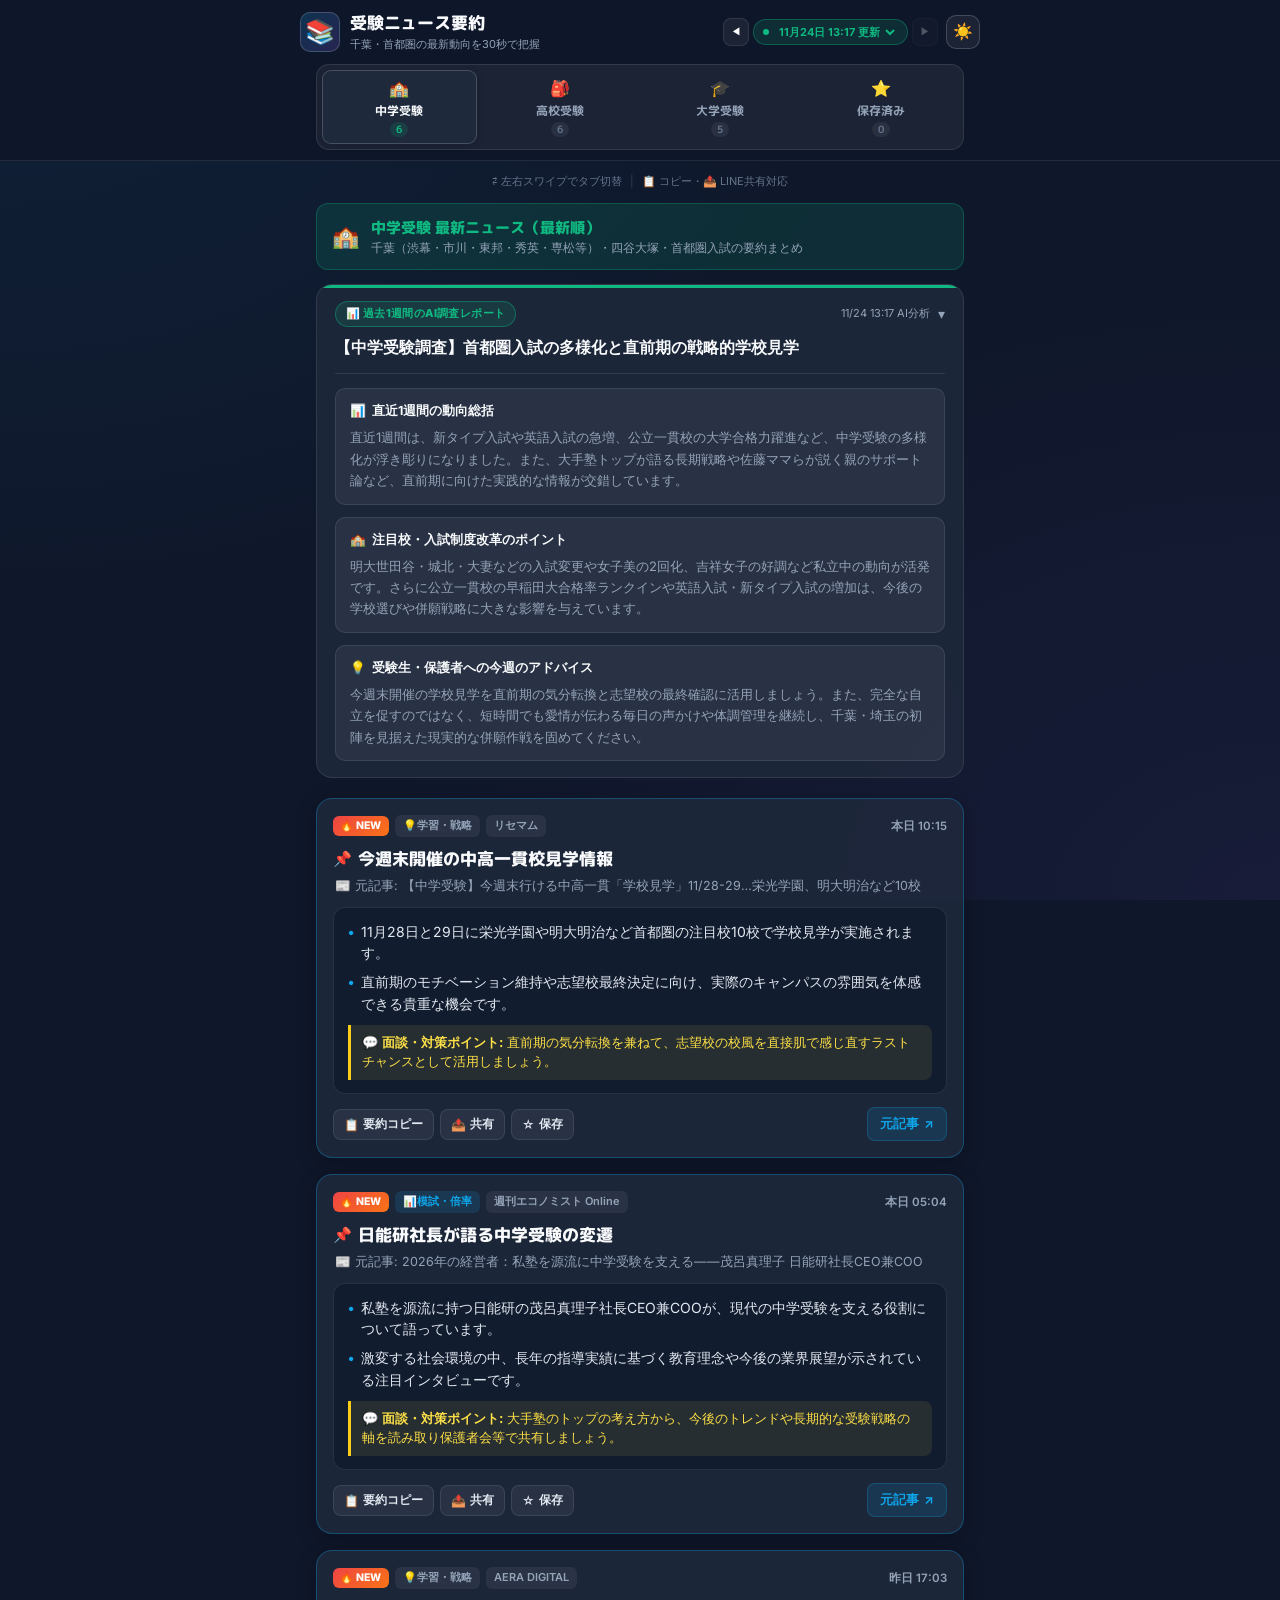
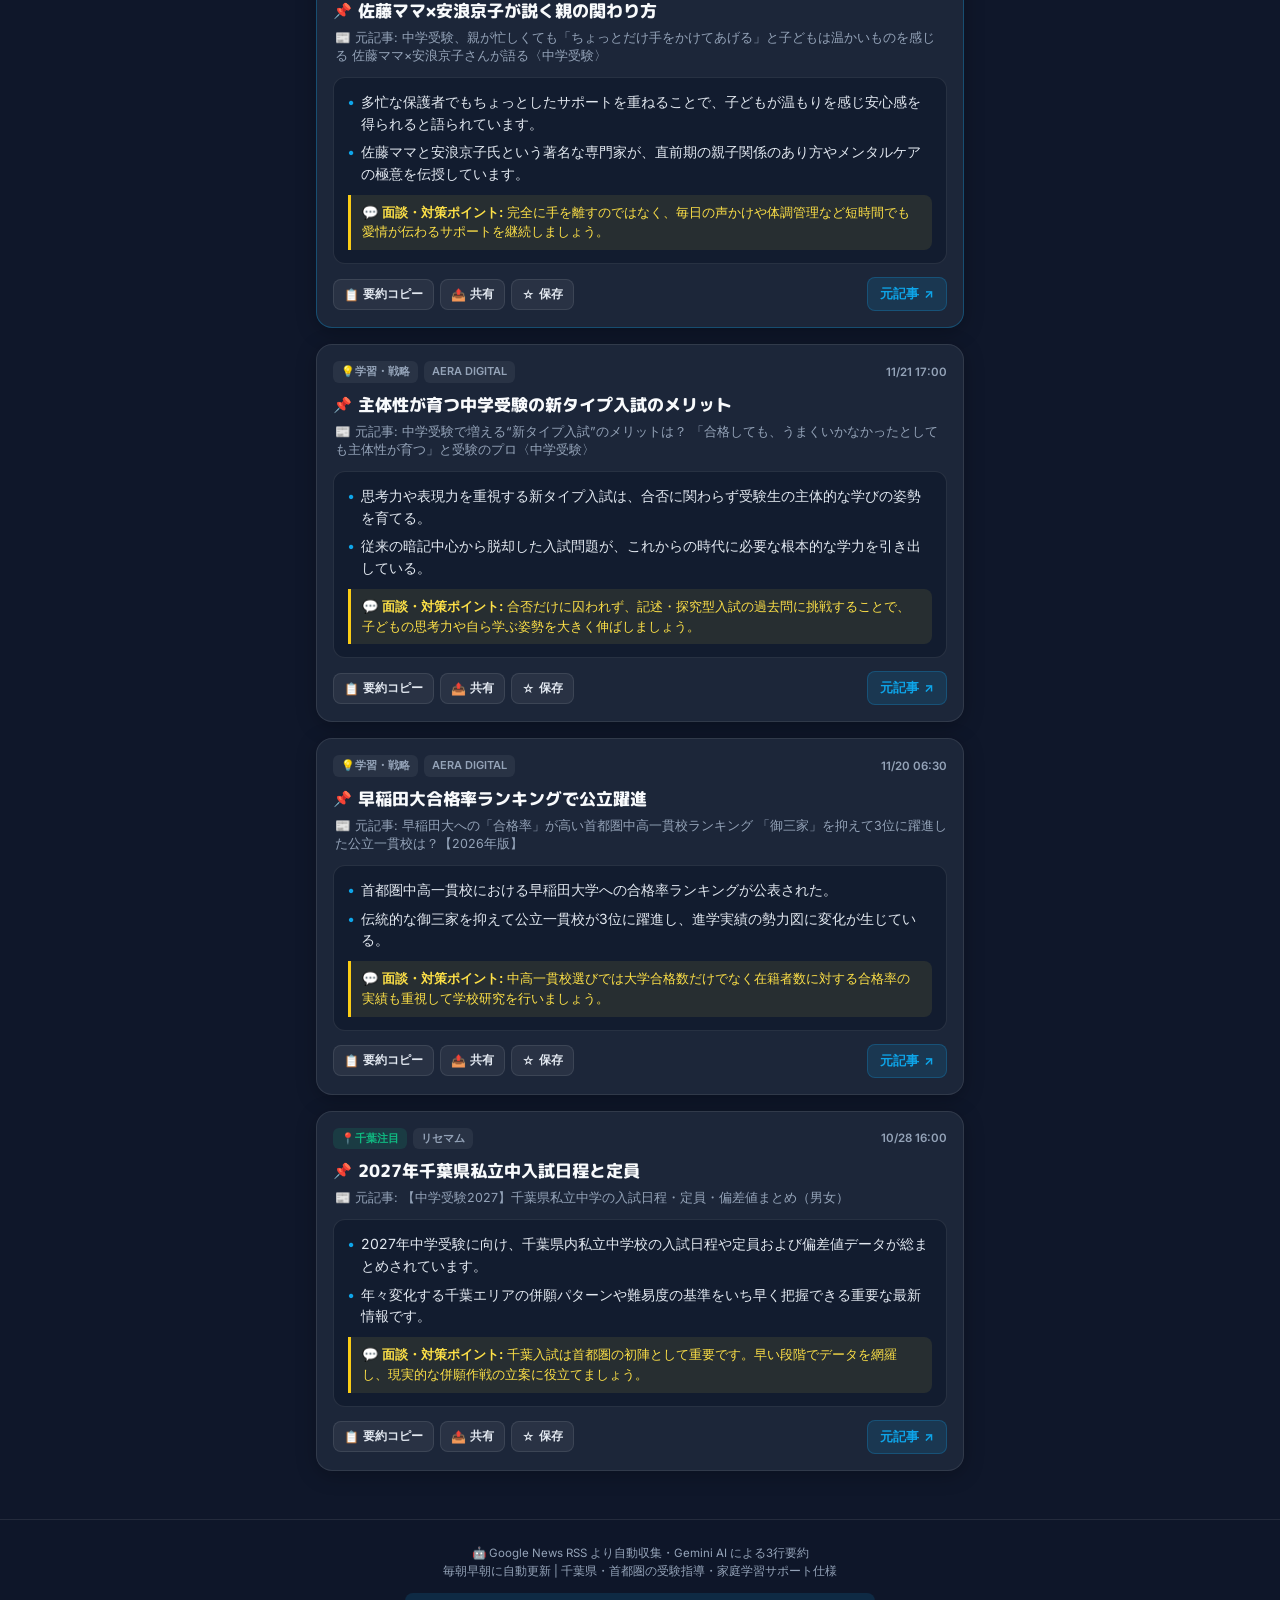
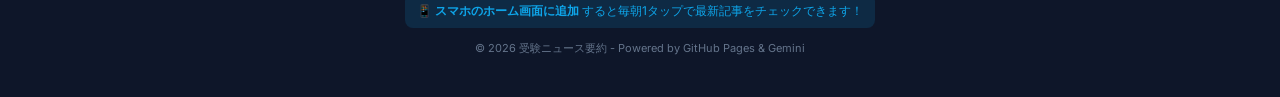
==== commit 6c21f0b6: "chore: 毎朝の受験ニュース要約を自動更新 2026-11-24 13:17 JST" ====
--- a/docs/index.html
+++ b/docs/index.html
@@ -32,7 +32,7 @@
         })();
     </script>
 </head>
-<body data-updated-time="11月23日 09:17" data-updated-date="2026-11-23">
+<body data-updated-time="11月24日 13:17" data-updated-date="2026-11-24">
     <!-- 上部固定ヘッダー＆タブ領域 -->
     <div class="sticky-top-shell">
         <header class="app-header">
@@ -51,7 +51,7 @@
                         <div class="update-badge" id="updateBadge" title="表示日付">
                             <span class="pulse-dot" id="liveDot"></span>
                             <select id="dateSelect" class="date-select" aria-label="表示する日付を選択">
-                                <option value="latest">11月23日 09:17 更新</option>
+                                <option value="latest">11月24日 13:17 更新</option>
                             </select>
                         </div>
                         <button type="button" class="date-nav-btn" id="nextDateBtn" aria-label="翌日のニュースを表示" title="翌日のニュース" disabled>▶</button>
@@ -85,7 +85,7 @@
                 <button type="button" class="tab-btn" data-tab="univ" role="tab" aria-selected="false">
                     <span class="tab-icon">🎓</span>
                     <span class="tab-text">大学受験</span>
-                    <span class="tab-count">6</span>
+                    <span class="tab-count">5</span>
                 </button>
                 <button type="button" class="tab-btn" data-tab="saved" role="tab" aria-selected="false">
                     <span class="tab-icon">⭐</span>
@@ -121,24 +121,24 @@
             <div class="report-header">
                 <span class="report-badge">📊 過去1週間のAI調査レポート</span>
                 <span class="report-header-right">
-                    <span class="report-date">11/23 09:17 AI分析</span>
+                    <span class="report-date">11/24 13:17 AI分析</span>
                     <span class="report-chevron" aria-hidden="true">▾</span>
                 </span>
             </div>
-            <h3 class="report-title">2027年中学入試の動向と併願戦略・新しい評価軸の深化</h3>
+            <h3 class="report-title">【中学受験調査】首都圏入試の多様化と直前期の戦略的学校見学</h3>
         </summary>
         <div class="report-body">
             <div class="report-section">
                 <div class="report-section-title">📊 <strong>直近1週間の動向総括</strong></div>
-                <div class="report-section-text">直近1週間は明大世田谷、城北、大妻、女子美など人気校の入試回数変更や日程改革が相次ぎ、首都圏全体の併願戦略見直しが急務となっている。また、英語入試や新タイプ入試の急増、難関中辞退や1月入試のリスクなど、多様化する進路選択と現実的な出願リスクへの意識が高まっている。</div>
+                <div class="report-section-text">直近1週間は、新タイプ入試や英語入試の急増、公立一貫校の大学合格力躍進など、中学受験の多様化が浮き彫りになりました。また、大手塾トップが語る長期戦略や佐藤ママらが説く親のサポート論など、直前期に向けた実践的な情報が交錯しています。</div>
             </div>
             <div class="report-section">
                 <div class="report-section-title">🏫 <strong>注目校・入試制度改革のポイント</strong></div>
-                <div class="report-section-text">明治大学付属世田谷や城北、大妻、女子美などの入試制度変更（2回入試化など）が顕著であり、受験生争奪戦が激化している。さらに英語入試や主体性を評価する新タイプ入試が10年で10倍に急増するなど、従来の偏差値軸にとらわれない学校選びと、1月入試を単なる模試代わりとしない堅実な出願トレンドが同時進行している。</div>
+                <div class="report-section-text">明大世田谷・城北・大妻などの入試変更や女子美の2回化、吉祥女子の好調など私立中の動向が活発です。さらに公立一貫校の早稲田大合格率ランクインや英語入試・新タイプ入試の増加は、今後の学校選びや併願戦略に大きな影響を与えています。</div>
             </div>
             <div class="report-section">
                 <div class="report-section-title">💡 <strong>受験生・保護者への今週のアドバイス</strong></div>
-                <div class="report-section-text">志望校の最新の日程変更や募集定員の変動を確認し、複数パターンの併願日程を早めにシミュレーションすること。また、1月受験は「合格を確実に取り自信をつける場」と位置づけ、全敗リスクのある無謀な出願は避け、子どもの心身の健康と長期的な成長を見据えた柔軟な進路の軸を家庭内で再確認してください。</div>
+                <div class="report-section-text">今週末開催の学校見学を直前期の気分転換と志望校の最終確認に活用しましょう。また、完全な自立を促すのではなく、短時間でも愛情が伝わる毎日の声かけや体調管理を継続し、千葉・埼玉の初陣を見据えた現実的な併願作戦を固めてください。</div>
             </div>
         </div>
     </details>
@@ -146,49 +146,49 @@
             </div>
             <div class="news-grid">
                 
-        <article class="news-card" data-article-id="1f813d7a40" data-is-new="true">
+        <article class="news-card" data-article-id="90c7343137" data-is-new="true">
             <div class="card-header">
                 <div class="card-badges">
                     <span class="badge-new">🔥 NEW</span>
                     <span class="topic-badge badge-strategy">💡学習・戦略</span>
-                    <span class="card-source">JBpress</span>
+                    <span class="card-source">リセマム</span>
                 </div>
                 <div class="card-meta-right">
                     <span class="read-indicator" title="既読">✓ 既読</span>
-                    <span class="card-date">昨日 06:00</span>
-                </div>
-            </div>
-            <h3 class="card-headline-main">2027年中学入試で明大世田谷・城北・大妻が動く</h3>
-            <p class="card-original-title">📰 元記事: 【2027年中学入試の最新動向】明治大学付属世田谷・城北中・大妻中が動く！人気校の受験生争奪戦(1/6)</p>
+                    <span class="card-date">本日 10:15</span>
+                </div>
+            </div>
+            <h3 class="card-headline-main">今週末開催の中高一貫校見学情報</h3>
+            <p class="card-original-title">📰 元記事: 【中学受験】今週末行ける中高一貫「学校見学」11/28-29…栄光学園、明大明治など10校</p>
             <div class="summary-box">
                 <div class="summary-points">
-                    <div class="summary-point"><span class="dot">•</span><span>明治大学付属世田谷や城北中など人気校が相次ぎ動いており、首都圏の受験生争奪戦が激化している。</span></div><div class="summary-point"><span class="dot">•</span><span>2027年入試に向けた各校の動向は、他校の併願パターンや難易度設定に大きな影響を与える。</span></div>
-                </div>
-                <div class="summary-takeaway">💬 <strong>面談・対策ポイント:</strong> 志望校の動向だけでなく、中堅・上位校全体のトレンド変化を注視し、安全校を含めた併願戦略を早めに再構築しましょう。</div>
+                    <div class="summary-point"><span class="dot">•</span><span>11月28日と29日に栄光学園や明大明治など首都圏の注目校10校で学校見学が実施されます。</span></div><div class="summary-point"><span class="dot">•</span><span>直前期のモチベーション維持や志望校最終決定に向け、実際のキャンパスの雰囲気を体感できる貴重な機会です。</span></div>
+                </div>
+                <div class="summary-takeaway">💬 <strong>面談・対策ポイント:</strong> 直前期の気分転換を兼ねて、志望校の校風を直接肌で感じ直すラストチャンスとして活用しましょう。</div>
             </div>
             <div class="card-footer">
                 <div class="card-actions">
-                    <button type="button" class="btn-action btn-copy" data-copy="【中学受験】2027年中学入試で明大世田谷・城北・大妻が動く
-📰 【2027年中学入試の最新動向】明治大学付属世田谷・城北中・大妻中が動く！人気校の受験生争奪戦(1/6)（JBpress / 昨日 06:00）
-・明治大学付属世田谷や城北中など人気校が相次ぎ動いており、首都圏の受験生争奪戦が激化している。
-・2027年入試に向けた各校の動向は、他校の併願パターンや難易度設定に大きな影響を与える。
-💡 ポイント: 志望校の動向だけでなく、中堅・上位校全体のトレンド変化を注視し、安全校を含めた併願戦略を早めに再構築しましょう。
-🔗 https://news.google.com/rss/articles/CBMiVkFVX3lxTE9YMXVkQlZxMGs1QjEwLTdiM0tnQnoxc2x4TFlPdVQtLUgzOFVyd3BOaFRXUUNBSTIwYlBFNE00Ti0zanNkY25qeV9jMHpGd0JqcEQ0YTh3?oc=5" onclick="copySummary(this)" title="要約テキストをコピー">
+                    <button type="button" class="btn-action btn-copy" data-copy="【中学受験】今週末開催の中高一貫校見学情報
+📰 【中学受験】今週末行ける中高一貫「学校見学」11/28-29…栄光学園、明大明治など10校（リセマム / 本日 10:15）
+・11月28日と29日に栄光学園や明大明治など首都圏の注目校10校で学校見学が実施されます。
+・直前期のモチベーション維持や志望校最終決定に向け、実際のキャンパスの雰囲気を体感できる貴重な機会です。
+💡 ポイント: 直前期の気分転換を兼ねて、志望校の校風を直接肌で感じ直すラストチャンスとして活用しましょう。
+🔗 https://news.google.com/rss/articles/CBMiXEFVX3lxTFBaQm1BcXdyR1dTbWt4Q05OcEVnVjR1NE9DcHhMUkY0ZFRaakdpWnBHaE9yZmwxSEcycVpWdm85TE1vSlFZZjNFZGJvWmc4LXVNSVl4blNUOUZkQm9D?oc=5" onclick="copySummary(this)" title="要約テキストをコピー">
                         <span>📋</span><span>要約コピー</span>
                     </button>
-                    <button type="button" class="btn-action btn-share" data-copy="【中学受験】2027年中学入試で明大世田谷・城北・大妻が動く
-📰 【2027年中学入試の最新動向】明治大学付属世田谷・城北中・大妻中が動く！人気校の受験生争奪戦(1/6)（JBpress / 昨日 06:00）
-・明治大学付属世田谷や城北中など人気校が相次ぎ動いており、首都圏の受験生争奪戦が激化している。
-・2027年入試に向けた各校の動向は、他校の併願パターンや難易度設定に大きな影響を与える。
-💡 ポイント: 志望校の動向だけでなく、中堅・上位校全体のトレンド変化を注視し、安全校を含めた併願戦略を早めに再構築しましょう。
-🔗 https://news.google.com/rss/articles/CBMiVkFVX3lxTE9YMXVkQlZxMGs1QjEwLTdiM0tnQnoxc2x4TFlPdVQtLUgzOFVyd3BOaFRXUUNBSTIwYlBFNE00Ti0zanNkY25qeV9jMHpGd0JqcEQ0YTh3?oc=5" data-title="2027年中学入試で明大世田谷・城北・大妻が動く" data-url="https://news.google.com/rss/articles/CBMiVkFVX3lxTE9YMXVkQlZxMGs1QjEwLTdiM0tnQnoxc2x4TFlPdVQtLUgzOFVyd3BOaFRXUUNBSTIwYlBFNE00Ti0zanNkY25qeV9jMHpGd0JqcEQ0YTh3?oc=5" onclick="shareArticle(this)" title="LINEや他アプリで共有">
+                    <button type="button" class="btn-action btn-share" data-copy="【中学受験】今週末開催の中高一貫校見学情報
+📰 【中学受験】今週末行ける中高一貫「学校見学」11/28-29…栄光学園、明大明治など10校（リセマム / 本日 10:15）
+・11月28日と29日に栄光学園や明大明治など首都圏の注目校10校で学校見学が実施されます。
+・直前期のモチベーション維持や志望校最終決定に向け、実際のキャンパスの雰囲気を体感できる貴重な機会です。
+💡 ポイント: 直前期の気分転換を兼ねて、志望校の校風を直接肌で感じ直すラストチャンスとして活用しましょう。
+🔗 https://news.google.com/rss/articles/CBMiXEFVX3lxTFBaQm1BcXdyR1dTbWt4Q05OcEVnVjR1NE9DcHhMUkY0ZFRaakdpWnBHaE9yZmwxSEcycVpWdm85TE1vSlFZZjNFZGJvWmc4LXVNSVl4blNUOUZkQm9D?oc=5" data-title="今週末開催の中高一貫校見学情報" data-url="https://news.google.com/rss/articles/CBMiXEFVX3lxTFBaQm1BcXdyR1dTbWt4Q05OcEVnVjR1NE9DcHhMUkY0ZFRaakdpWnBHaE9yZmwxSEcycVpWdm85TE1vSlFZZjNFZGJvWmc4LXVNSVl4blNUOUZkQm9D?oc=5" onclick="shareArticle(this)" title="LINEや他アプリで共有">
                         <span>📤</span><span>共有</span>
                     </button>
-                    <button type="button" class="btn-action btn-bookmark" data-article-id="1f813d7a40" onclick="toggleBookmark(this, '1f813d7a40')" title="あとで読む（保存）">
+                    <button type="button" class="btn-action btn-bookmark" data-article-id="90c7343137" onclick="toggleBookmark(this, '90c7343137')" title="あとで読む（保存）">
                         <span class="bm-icon">☆</span><span class="bm-text">保存</span>
                     </button>
                 </div>
-                <a href="https://news.google.com/rss/articles/CBMiVkFVX3lxTE9YMXVkQlZxMGs1QjEwLTdiM0tnQnoxc2x4TFlPdVQtLUgzOFVyd3BOaFRXUUNBSTIwYlBFNE00Ti0zanNkY25qeV9jMHpGd0JqcEQ0YTh3?oc=5" target="_blank" rel="noopener noreferrer" class="btn-read-more" onclick="markAsRead('1f813d7a40')">
+                <a href="https://news.google.com/rss/articles/CBMiXEFVX3lxTFBaQm1BcXdyR1dTbWt4Q05OcEVnVjR1NE9DcHhMUkY0ZFRaakdpWnBHaE9yZmwxSEcycVpWdm85TE1vSlFZZjNFZGJvWmc4LXVNSVl4blNUOUZkQm9D?oc=5" target="_blank" rel="noopener noreferrer" class="btn-read-more" onclick="markAsRead('90c7343137')">
                     <span>元記事</span>
                     <span>↗</span>
                 </a>
@@ -196,49 +196,149 @@
         </article>
         
 
-        <article class="news-card" data-article-id="6fc7525650" data-is-new="false">
+        <article class="news-card" data-article-id="f810128146" data-is-new="true">
+            <div class="card-header">
+                <div class="card-badges">
+                    <span class="badge-new">🔥 NEW</span>
+                    <span class="topic-badge badge-exam">📊模試・倍率</span>
+                    <span class="card-source">週刊エコノミスト Online</span>
+                </div>
+                <div class="card-meta-right">
+                    <span class="read-indicator" title="既読">✓ 既読</span>
+                    <span class="card-date">本日 05:04</span>
+                </div>
+            </div>
+            <h3 class="card-headline-main">日能研社長が語る中学受験の変遷</h3>
+            <p class="card-original-title">📰 元記事: 2026年の経営者：私塾を源流に中学受験を支える――茂呂真理子 日能研社長CEO兼COO</p>
+            <div class="summary-box">
+                <div class="summary-points">
+                    <div class="summary-point"><span class="dot">•</span><span>私塾を源流に持つ日能研の茂呂真理子社長CEO兼COOが、現代の中学受験を支える役割について語っています。</span></div><div class="summary-point"><span class="dot">•</span><span>激変する社会環境の中、長年の指導実績に基づく教育理念や今後の業界展望が示されている注目インタビューです。</span></div>
+                </div>
+                <div class="summary-takeaway">💬 <strong>面談・対策ポイント:</strong> 大手塾のトップの考え方から、今後のトレンドや長期的な受験戦略の軸を読み取り保護者会等で共有しましょう。</div>
+            </div>
+            <div class="card-footer">
+                <div class="card-actions">
+                    <button type="button" class="btn-action btn-copy" data-copy="【中学受験】日能研社長が語る中学受験の変遷
+📰 2026年の経営者：私塾を源流に中学受験を支える――茂呂真理子 日能研社長CEO兼COO（週刊エコノミスト Online / 本日 05:04）
+・私塾を源流に持つ日能研の茂呂真理子社長CEO兼COOが、現代の中学受験を支える役割について語っています。
+・激変する社会環境の中、長年の指導実績に基づく教育理念や今後の業界展望が示されている注目インタビューです。
+💡 ポイント: 大手塾のトップの考え方から、今後のトレンドや長期的な受験戦略の軸を読み取り保護者会等で共有しましょう。
+🔗 https://news.google.com/rss/articles/CBMif0FVX3lxTE9IWWgwSmpsUHlYMkZQQmdTU3lydjFEMDZSSDd6aHJOU3VQdGFJWE5sTklneG5ReEJ0T1p6eUJhN3BxWjhFYmo1UU9LSGhrYmpmd2ppYnhoM3Rabm84eHAtRlBQN0lnTDd2Q0ZEOHM3WHRFUVJEZ0xWRVZzNjB2eHM?oc=5" onclick="copySummary(this)" title="要約テキストをコピー">
+                        <span>📋</span><span>要約コピー</span>
+                    </button>
+                    <button type="button" class="btn-action btn-share" data-copy="【中学受験】日能研社長が語る中学受験の変遷
+📰 2026年の経営者：私塾を源流に中学受験を支える――茂呂真理子 日能研社長CEO兼COO（週刊エコノミスト Online / 本日 05:04）
+・私塾を源流に持つ日能研の茂呂真理子社長CEO兼COOが、現代の中学受験を支える役割について語っています。
+・激変する社会環境の中、長年の指導実績に基づく教育理念や今後の業界展望が示されている注目インタビューです。
+💡 ポイント: 大手塾のトップの考え方から、今後のトレンドや長期的な受験戦略の軸を読み取り保護者会等で共有しましょう。
+🔗 https://news.google.com/rss/articles/CBMif0FVX3lxTE9IWWgwSmpsUHlYMkZQQmdTU3lydjFEMDZSSDd6aHJOU3VQdGFJWE5sTklneG5ReEJ0T1p6eUJhN3BxWjhFYmo1UU9LSGhrYmpmd2ppYnhoM3Rabm84eHAtRlBQN0lnTDd2Q0ZEOHM3WHRFUVJEZ0xWRVZzNjB2eHM?oc=5" data-title="日能研社長が語る中学受験の変遷" data-url="https://news.google.com/rss/articles/CBMif0FVX3lxTE9IWWgwSmpsUHlYMkZQQmdTU3lydjFEMDZSSDd6aHJOU3VQdGFJWE5sTklneG5ReEJ0T1p6eUJhN3BxWjhFYmo1UU9LSGhrYmpmd2ppYnhoM3Rabm84eHAtRlBQN0lnTDd2Q0ZEOHM3WHRFUVJEZ0xWRVZzNjB2eHM?oc=5" onclick="shareArticle(this)" title="LINEや他アプリで共有">
+                        <span>📤</span><span>共有</span>
+                    </button>
+                    <button type="button" class="btn-action btn-bookmark" data-article-id="f810128146" onclick="toggleBookmark(this, 'f810128146')" title="あとで読む（保存）">
+                        <span class="bm-icon">☆</span><span class="bm-text">保存</span>
+                    </button>
+                </div>
+                <a href="https://news.google.com/rss/articles/CBMif0FVX3lxTE9IWWgwSmpsUHlYMkZQQmdTU3lydjFEMDZSSDd6aHJOU3VQdGFJWE5sTklneG5ReEJ0T1p6eUJhN3BxWjhFYmo1UU9LSGhrYmpmd2ppYnhoM3Rabm84eHAtRlBQN0lnTDd2Q0ZEOHM3WHRFUVJEZ0xWRVZzNjB2eHM?oc=5" target="_blank" rel="noopener noreferrer" class="btn-read-more" onclick="markAsRead('f810128146')">
+                    <span>元記事</span>
+                    <span>↗</span>
+                </a>
+            </div>
+        </article>
+        
+
+        <article class="news-card" data-article-id="19fc33952c" data-is-new="true">
+            <div class="card-header">
+                <div class="card-badges">
+                    <span class="badge-new">🔥 NEW</span>
+                    <span class="topic-badge badge-strategy">💡学習・戦略</span>
+                    <span class="card-source">AERA DIGITAL</span>
+                </div>
+                <div class="card-meta-right">
+                    <span class="read-indicator" title="既読">✓ 既読</span>
+                    <span class="card-date">昨日 17:03</span>
+                </div>
+            </div>
+            <h3 class="card-headline-main">佐藤ママ×安浪京子が説く親の関わり方</h3>
+            <p class="card-original-title">📰 元記事: 中学受験、親が忙しくても「ちょっとだけ手をかけてあげる」と子どもは温かいものを感じる 佐藤ママ×安浪京子さんが語る〈中学受験〉</p>
+            <div class="summary-box">
+                <div class="summary-points">
+                    <div class="summary-point"><span class="dot">•</span><span>多忙な保護者でもちょっとしたサポートを重ねることで、子どもが温もりを感じ安心感を得られると語られています。</span></div><div class="summary-point"><span class="dot">•</span><span>佐藤ママと安浪京子氏という著名な専門家が、直前期の親子関係のあり方やメンタルケアの極意を伝授しています。</span></div>
+                </div>
+                <div class="summary-takeaway">💬 <strong>面談・対策ポイント:</strong> 完全に手を離すのではなく、毎日の声かけや体調管理など短時間でも愛情が伝わるサポートを継続しましょう。</div>
+            </div>
+            <div class="card-footer">
+                <div class="card-actions">
+                    <button type="button" class="btn-action btn-copy" data-copy="【中学受験】佐藤ママ×安浪京子が説く親の関わり方
+📰 中学受験、親が忙しくても「ちょっとだけ手をかけてあげる」と子どもは温かいものを感じる 佐藤ママ×安浪京子さんが語る〈中学受験〉（AERA DIGITAL / 昨日 17:03）
+・多忙な保護者でもちょっとしたサポートを重ねることで、子どもが温もりを感じ安心感を得られると語られています。
+・佐藤ママと安浪京子氏という著名な専門家が、直前期の親子関係のあり方やメンタルケアの極意を伝授しています。
+💡 ポイント: 完全に手を離すのではなく、毎日の声かけや体調管理など短時間でも愛情が伝わるサポートを継続しましょう。
+🔗 https://news.google.com/rss/articles/CBMiXEFVX3lxTE9iNVpoVWZUQmdqRjN6Q3R5R2RzeDFVQVE4UTk3VEdqTUpicERGOENNSDFDR1g4eUlfNFVXZWtqVDVFYUd5VnZPWVVUalA3THRaUjRFRjlmbHM4OS1B?oc=5" onclick="copySummary(this)" title="要約テキストをコピー">
+                        <span>📋</span><span>要約コピー</span>
+                    </button>
+                    <button type="button" class="btn-action btn-share" data-copy="【中学受験】佐藤ママ×安浪京子が説く親の関わり方
+📰 中学受験、親が忙しくても「ちょっとだけ手をかけてあげる」と子どもは温かいものを感じる 佐藤ママ×安浪京子さんが語る〈中学受験〉（AERA DIGITAL / 昨日 17:03）
+・多忙な保護者でもちょっとしたサポートを重ねることで、子どもが温もりを感じ安心感を得られると語られています。
+・佐藤ママと安浪京子氏という著名な専門家が、直前期の親子関係のあり方やメンタルケアの極意を伝授しています。
+💡 ポイント: 完全に手を離すのではなく、毎日の声かけや体調管理など短時間でも愛情が伝わるサポートを継続しましょう。
+🔗 https://news.google.com/rss/articles/CBMiXEFVX3lxTE9iNVpoVWZUQmdqRjN6Q3R5R2RzeDFVQVE4UTk3VEdqTUpicERGOENNSDFDR1g4eUlfNFVXZWtqVDVFYUd5VnZPWVVUalA3THRaUjRFRjlmbHM4OS1B?oc=5" data-title="佐藤ママ×安浪京子が説く親の関わり方" data-url="https://news.google.com/rss/articles/CBMiXEFVX3lxTE9iNVpoVWZUQmdqRjN6Q3R5R2RzeDFVQVE4UTk3VEdqTUpicERGOENNSDFDR1g4eUlfNFVXZWtqVDVFYUd5VnZPWVVUalA3THRaUjRFRjlmbHM4OS1B?oc=5" onclick="shareArticle(this)" title="LINEや他アプリで共有">
+                        <span>📤</span><span>共有</span>
+                    </button>
+                    <button type="button" class="btn-action btn-bookmark" data-article-id="19fc33952c" onclick="toggleBookmark(this, '19fc33952c')" title="あとで読む（保存）">
+                        <span class="bm-icon">☆</span><span class="bm-text">保存</span>
+                    </button>
+                </div>
+                <a href="https://news.google.com/rss/articles/CBMiXEFVX3lxTE9iNVpoVWZUQmdqRjN6Q3R5R2RzeDFVQVE4UTk3VEdqTUpicERGOENNSDFDR1g4eUlfNFVXZWtqVDVFYUd5VnZPWVVUalA3THRaUjRFRjlmbHM4OS1B?oc=5" target="_blank" rel="noopener noreferrer" class="btn-read-more" onclick="markAsRead('19fc33952c')">
+                    <span>元記事</span>
+                    <span>↗</span>
+                </a>
+            </div>
+        </article>
+        
+
+        <article class="news-card" data-article-id="814dcb1fcf" data-is-new="false">
             <div class="card-header">
                 <div class="card-badges">
                     
                     <span class="topic-badge badge-strategy">💡学習・戦略</span>
-                    <span class="card-source">Yahoo!ファイナンス</span>
+                    <span class="card-source">AERA DIGITAL</span>
                 </div>
                 <div class="card-meta-right">
                     <span class="read-indicator" title="既読">✓ 既読</span>
-                    <span class="card-date">11/20 08:00</span>
-                </div>
-            </div>
-            <h3 class="card-headline-main">女子美の2回化と吉祥女子の好調</h3>
-            <p class="card-original-title">📰 元記事: 2回入試になる「女子美」、お得な「トキワ松」、初回が好調な「吉祥女子」、八王子の2校復活できるか？東京女子校2【首都圏中学入試2027】(ダイヤモンド・オンライン)</p>
+                    <span class="card-date">11/21 17:00</span>
+                </div>
+            </div>
+            <h3 class="card-headline-main">主体性が育つ中学受験の新タイプ入試のメリット</h3>
+            <p class="card-original-title">📰 元記事: 中学受験で増える“新タイプ入試”のメリットは？ 「合格しても、うまくいかなかったとしても主体性が育つ」と受験のプロ〈中学受験〉</p>
             <div class="summary-box">
                 <div class="summary-points">
-                    <div class="summary-point"><span class="dot">•</span><span>女子美が2回入試へ移行し、トキワ松がお得感のある日程で志願者集中の構えを見せている。</span></div><div class="summary-point"><span class="dot">•</span><span>吉祥女子の初回入試が好調を維持し、八王子エリアの女子校復活動向も注目を集めている。</span></div>
-                </div>
-                <div class="summary-takeaway">💬 <strong>面談・対策ポイント:</strong> 志望校の回数変更や日程の有利不利を確認し、併願パターンの再構築を早めに進めましょう。</div>
+                    <div class="summary-point"><span class="dot">•</span><span>思考力や表現力を重視する新タイプ入試は、合否に関わらず受験生の主体的な学びの姿勢を育てる。</span></div><div class="summary-point"><span class="dot">•</span><span>従来の暗記中心から脱却した入試問題が、これからの時代に必要な根本的な学力を引き出している。</span></div>
+                </div>
+                <div class="summary-takeaway">💬 <strong>面談・対策ポイント:</strong> 合否だけに囚われず、記述・探究型入試の過去問に挑戦することで、子どもの思考力や自ら学ぶ姿勢を大きく伸ばしましょう。</div>
             </div>
             <div class="card-footer">
                 <div class="card-actions">
-                    <button type="button" class="btn-action btn-copy" data-copy="【中学受験】女子美の2回化と吉祥女子の好調
-📰 2回入試になる「女子美」、お得な「トキワ松」、初回が好調な「吉祥女子」、八王子の2校復活できるか？東京女子校2【首都圏中学入試2027】(ダイヤモンド・オンライン)（Yahoo!ファイナンス / 11/20 08:00）
-・女子美が2回入試へ移行し、トキワ松がお得感のある日程で志願者集中の構えを見せている。
-・吉祥女子の初回入試が好調を維持し、八王子エリアの女子校復活動向も注目を集めている。
-💡 ポイント: 志望校の回数変更や日程の有利不利を確認し、併願パターンの再構築を早めに進めましょう。
-🔗 https://news.google.com/rss/articles/CBMihwFBVV95cUxPMG9yMU5vaFlLTWVjSmZoT1NpR1I4RXVxeGJnLVROMWxlaTBLWEk1NkFOWWg4UFV0MHBaLWRWYUk3MWhVTXNaa1lkczY3aWJ2alJsNHU2SzM4N1FCSmMyeGdaWnNuYkhxVHEwUGhfQjZMUXJyWTRJSjAzRG5ia0hmNl9ER19odFE?oc=5" onclick="copySummary(this)" title="要約テキストをコピー">
+                    <button type="button" class="btn-action btn-copy" data-copy="【中学受験】主体性が育つ中学受験の新タイプ入試のメリット
+📰 中学受験で増える“新タイプ入試”のメリットは？ 「合格しても、うまくいかなかったとしても主体性が育つ」と受験のプロ〈中学受験〉（AERA DIGITAL / 11/21 17:00）
+・思考力や表現力を重視する新タイプ入試は、合否に関わらず受験生の主体的な学びの姿勢を育てる。
+・従来の暗記中心から脱却した入試問題が、これからの時代に必要な根本的な学力を引き出している。
+💡 ポイント: 合否だけに囚われず、記述・探究型入試の過去問に挑戦することで、子どもの思考力や自ら学ぶ姿勢を大きく伸ばしましょう。
+🔗 https://news.google.com/rss/articles/CBMiXEFVX3lxTE9faTZzYVpFaS1aRC10SlZjSXJrZzZSdVZpYnRKdTlNWUExSUNNMkNUdXZ5RThtMVM4bWFPSEE2RnFDdTRkVDY1SGhwcTg4dC1BWTRFRXkyY2xEazlv?oc=5" onclick="copySummary(this)" title="要約テキストをコピー">
                         <span>📋</span><span>要約コピー</span>
                     </button>
-                    <button type="button" class="btn-action btn-share" data-copy="【中学受験】女子美の2回化と吉祥女子の好調
-📰 2回入試になる「女子美」、お得な「トキワ松」、初回が好調な「吉祥女子」、八王子の2校復活できるか？東京女子校2【首都圏中学入試2027】(ダイヤモンド・オンライン)（Yahoo!ファイナンス / 11/20 08:00）
-・女子美が2回入試へ移行し、トキワ松がお得感のある日程で志願者集中の構えを見せている。
-・吉祥女子の初回入試が好調を維持し、八王子エリアの女子校復活動向も注目を集めている。
-💡 ポイント: 志望校の回数変更や日程の有利不利を確認し、併願パターンの再構築を早めに進めましょう。
-🔗 https://news.google.com/rss/articles/CBMihwFBVV95cUxPMG9yMU5vaFlLTWVjSmZoT1NpR1I4RXVxeGJnLVROMWxlaTBLWEk1NkFOWWg4UFV0MHBaLWRWYUk3MWhVTXNaa1lkczY3aWJ2alJsNHU2SzM4N1FCSmMyeGdaWnNuYkhxVHEwUGhfQjZMUXJyWTRJSjAzRG5ia0hmNl9ER19odFE?oc=5" data-title="女子美の2回化と吉祥女子の好調" data-url="https://news.google.com/rss/articles/CBMihwFBVV95cUxPMG9yMU5vaFlLTWVjSmZoT1NpR1I4RXVxeGJnLVROMWxlaTBLWEk1NkFOWWg4UFV0MHBaLWRWYUk3MWhVTXNaa1lkczY3aWJ2alJsNHU2SzM4N1FCSmMyeGdaWnNuYkhxVHEwUGhfQjZMUXJyWTRJSjAzRG5ia0hmNl9ER19odFE?oc=5" onclick="shareArticle(this)" title="LINEや他アプリで共有">
+                    <button type="button" class="btn-action btn-share" data-copy="【中学受験】主体性が育つ中学受験の新タイプ入試のメリット
+📰 中学受験で増える“新タイプ入試”のメリットは？ 「合格しても、うまくいかなかったとしても主体性が育つ」と受験のプロ〈中学受験〉（AERA DIGITAL / 11/21 17:00）
+・思考力や表現力を重視する新タイプ入試は、合否に関わらず受験生の主体的な学びの姿勢を育てる。
+・従来の暗記中心から脱却した入試問題が、これからの時代に必要な根本的な学力を引き出している。
+💡 ポイント: 合否だけに囚われず、記述・探究型入試の過去問に挑戦することで、子どもの思考力や自ら学ぶ姿勢を大きく伸ばしましょう。
+🔗 https://news.google.com/rss/articles/CBMiXEFVX3lxTE9faTZzYVpFaS1aRC10SlZjSXJrZzZSdVZpYnRKdTlNWUExSUNNMkNUdXZ5RThtMVM4bWFPSEE2RnFDdTRkVDY1SGhwcTg4dC1BWTRFRXkyY2xEazlv?oc=5" data-title="主体性が育つ中学受験の新タイプ入試のメリット" data-url="https://news.google.com/rss/articles/CBMiXEFVX3lxTE9faTZzYVpFaS1aRC10SlZjSXJrZzZSdVZpYnRKdTlNWUExSUNNMkNUdXZ5RThtMVM4bWFPSEE2RnFDdTRkVDY1SGhwcTg4dC1BWTRFRXkyY2xEazlv?oc=5" onclick="shareArticle(this)" title="LINEや他アプリで共有">
                         <span>📤</span><span>共有</span>
                     </button>
-                    <button type="button" class="btn-action btn-bookmark" data-article-id="6fc7525650" onclick="toggleBookmark(this, '6fc7525650')" title="あとで読む（保存）">
+                    <button type="button" class="btn-action btn-bookmark" data-article-id="814dcb1fcf" onclick="toggleBookmark(this, '814dcb1fcf')" title="あとで読む（保存）">
                         <span class="bm-icon">☆</span><span class="bm-text">保存</span>
                     </button>
                 </div>
-                <a href="https://news.google.com/rss/articles/CBMihwFBVV95cUxPMG9yMU5vaFlLTWVjSmZoT1NpR1I4RXVxeGJnLVROMWxlaTBLWEk1NkFOWWg4UFV0MHBaLWRWYUk3MWhVTXNaa1lkczY3aWJ2alJsNHU2SzM4N1FCSmMyeGdaWnNuYkhxVHEwUGhfQjZMUXJyWTRJSjAzRG5ia0hmNl9ER19odFE?oc=5" target="_blank" rel="noopener noreferrer" class="btn-read-more" onclick="markAsRead('6fc7525650')">
+                <a href="https://news.google.com/rss/articles/CBMiXEFVX3lxTE9faTZzYVpFaS1aRC10SlZjSXJrZzZSdVZpYnRKdTlNWUExSUNNMkNUdXZ5RThtMVM4bWFPSEE2RnFDdTRkVDY1SGhwcTg4dC1BWTRFRXkyY2xEazlv?oc=5" target="_blank" rel="noopener noreferrer" class="btn-read-more" onclick="markAsRead('814dcb1fcf')">
                     <span>元記事</span>
                     <span>↗</span>
                 </a>
@@ -246,149 +346,49 @@
         </article>
         
 
-        <article class="news-card" data-article-id="ab9ecf3a4a" data-is-new="false">
+        <article class="news-card" data-article-id="463bf52283" data-is-new="false">
             <div class="card-header">
                 <div class="card-badges">
                     
                     <span class="topic-badge badge-strategy">💡学習・戦略</span>
-                    <span class="card-source">OTONA SALONE</span>
+                    <span class="card-source">AERA DIGITAL</span>
                 </div>
                 <div class="card-meta-right">
                     <span class="read-indicator" title="既読">✓ 既読</span>
-                    <span class="card-date">11/19 20:31</span>
-                </div>
-            </div>
-            <h3 class="card-headline-main">難関中辞退と公立進選択の本音に迫る</h3>
-            <p class="card-original-title">📰 元記事: 「中学受験で未来なんか決まらない」難関中学を辞退して公立に進んだ長男。3度の受験に伴走した母の本音</p>
+                    <span class="card-date">11/20 06:30</span>
+                </div>
+            </div>
+            <h3 class="card-headline-main">早稲田大合格率ランキングで公立躍進</h3>
+            <p class="card-original-title">📰 元記事: 早稲田大への「合格率」が高い首都圏中高一貫校ランキング 「御三家」を抑えて3位に躍進した公立一貫校は？【2026年版】</p>
             <div class="summary-box">
                 <div class="summary-points">
-                    <div class="summary-point"><span class="dot">•</span><span>難関中学に合格しながら辞退して公立中学校へ進学した実例とその背景が語られている。</span></div><div class="summary-point"><span class="dot">•</span><span>3度の受験に伴走した母親の実体験から、中学受験が人生のゴールではない本質が問われている。</span></div>
-                </div>
-                <div class="summary-takeaway">💬 <strong>面談・対策ポイント:</strong> 合否や偏差値に囚われず、子どもの心身の健康と長期的な成長を見据えた進路選択の軸を家庭内で共有しましょう。</div>
+                    <div class="summary-point"><span class="dot">•</span><span>首都圏中高一貫校における早稲田大学への合格率ランキングが公表された。</span></div><div class="summary-point"><span class="dot">•</span><span>伝統的な御三家を抑えて公立一貫校が3位に躍進し、進学実績の勢力図に変化が生じている。</span></div>
+                </div>
+                <div class="summary-takeaway">💬 <strong>面談・対策ポイント:</strong> 中高一貫校選びでは大学合格数だけでなく在籍者数に対する合格率の実績も重視して学校研究を行いましょう。</div>
             </div>
             <div class="card-footer">
                 <div class="card-actions">
-                    <button type="button" class="btn-action btn-copy" data-copy="【中学受験】難関中辞退と公立進選択の本音に迫る
-📰 「中学受験で未来なんか決まらない」難関中学を辞退して公立に進んだ長男。3度の受験に伴走した母の本音（OTONA SALONE / 11/19 20:31）
-・難関中学に合格しながら辞退して公立中学校へ進学した実例とその背景が語られている。
-・3度の受験に伴走した母親の実体験から、中学受験が人生のゴールではない本質が問われている。
-💡 ポイント: 合否や偏差値に囚われず、子どもの心身の健康と長期的な成長を見据えた進路選択の軸を家庭内で共有しましょう。
-🔗 https://news.google.com/rss/articles/CBMiRkFVX3lxTE5ycmktWDhxU1lEVDh1SXFmd0o2OGxOSnZOYkNaRkFueDBmR09tX2tzQzJmR1lDRUp1RHVTMnJTTXJzbi05VWc?oc=5" onclick="copySummary(this)" title="要約テキストをコピー">
+                    <button type="button" class="btn-action btn-copy" data-copy="【中学受験】早稲田大合格率ランキングで公立躍進
+📰 早稲田大への「合格率」が高い首都圏中高一貫校ランキング 「御三家」を抑えて3位に躍進した公立一貫校は？【2026年版】（AERA DIGITAL / 11/20 06:30）
+・首都圏中高一貫校における早稲田大学への合格率ランキングが公表された。
+・伝統的な御三家を抑えて公立一貫校が3位に躍進し、進学実績の勢力図に変化が生じている。
+💡 ポイント: 中高一貫校選びでは大学合格数だけでなく在籍者数に対する合格率の実績も重視して学校研究を行いましょう。
+🔗 https://news.google.com/rss/articles/CBMiXEFVX3lxTE41SmdBekhOVjI3X3k5RXJtQ2R4NXRXZFZ1bEpUNlBxaHd4VzZtZmtOaGg1enBBcy03cmtuT0Ntb3RNS0c4VEFqNzBxY0w0OWFzYi02cGYyQk5wdVpM?oc=5" onclick="copySummary(this)" title="要約テキストをコピー">
                         <span>📋</span><span>要約コピー</span>
                     </button>
-                    <button type="button" class="btn-action btn-share" data-copy="【中学受験】難関中辞退と公立進選択の本音に迫る
-📰 「中学受験で未来なんか決まらない」難関中学を辞退して公立に進んだ長男。3度の受験に伴走した母の本音（OTONA SALONE / 11/19 20:31）
-・難関中学に合格しながら辞退して公立中学校へ進学した実例とその背景が語られている。
-・3度の受験に伴走した母親の実体験から、中学受験が人生のゴールではない本質が問われている。
-💡 ポイント: 合否や偏差値に囚われず、子どもの心身の健康と長期的な成長を見据えた進路選択の軸を家庭内で共有しましょう。
-🔗 https://news.google.com/rss/articles/CBMiRkFVX3lxTE5ycmktWDhxU1lEVDh1SXFmd0o2OGxOSnZOYkNaRkFueDBmR09tX2tzQzJmR1lDRUp1RHVTMnJTTXJzbi05VWc?oc=5" data-title="難関中辞退と公立進選択の本音に迫る" data-url="https://news.google.com/rss/articles/CBMiRkFVX3lxTE5ycmktWDhxU1lEVDh1SXFmd0o2OGxOSnZOYkNaRkFueDBmR09tX2tzQzJmR1lDRUp1RHVTMnJTTXJzbi05VWc?oc=5" onclick="shareArticle(this)" title="LINEや他アプリで共有">
+                    <button type="button" class="btn-action btn-share" data-copy="【中学受験】早稲田大合格率ランキングで公立躍進
+📰 早稲田大への「合格率」が高い首都圏中高一貫校ランキング 「御三家」を抑えて3位に躍進した公立一貫校は？【2026年版】（AERA DIGITAL / 11/20 06:30）
+・首都圏中高一貫校における早稲田大学への合格率ランキングが公表された。
+・伝統的な御三家を抑えて公立一貫校が3位に躍進し、進学実績の勢力図に変化が生じている。
+💡 ポイント: 中高一貫校選びでは大学合格数だけでなく在籍者数に対する合格率の実績も重視して学校研究を行いましょう。
+🔗 https://news.google.com/rss/articles/CBMiXEFVX3lxTE41SmdBekhOVjI3X3k5RXJtQ2R4NXRXZFZ1bEpUNlBxaHd4VzZtZmtOaGg1enBBcy03cmtuT0Ntb3RNS0c4VEFqNzBxY0w0OWFzYi02cGYyQk5wdVpM?oc=5" data-title="早稲田大合格率ランキングで公立躍進" data-url="https://news.google.com/rss/articles/CBMiXEFVX3lxTE41SmdBekhOVjI3X3k5RXJtQ2R4NXRXZFZ1bEpUNlBxaHd4VzZtZmtOaGg1enBBcy03cmtuT0Ntb3RNS0c4VEFqNzBxY0w0OWFzYi02cGYyQk5wdVpM?oc=5" onclick="shareArticle(this)" title="LINEや他アプリで共有">
                         <span>📤</span><span>共有</span>
                     </button>
-                    <button type="button" class="btn-action btn-bookmark" data-article-id="ab9ecf3a4a" onclick="toggleBookmark(this, 'ab9ecf3a4a')" title="あとで読む（保存）">
+                    <button type="button" class="btn-action btn-bookmark" data-article-id="463bf52283" onclick="toggleBookmark(this, '463bf52283')" title="あとで読む（保存）">
                         <span class="bm-icon">☆</span><span class="bm-text">保存</span>
                     </button>
                 </div>
-                <a href="https://news.google.com/rss/articles/CBMiRkFVX3lxTE5ycmktWDhxU1lEVDh1SXFmd0o2OGxOSnZOYkNaRkFueDBmR09tX2tzQzJmR1lDRUp1RHVTMnJTTXJzbi05VWc?oc=5" target="_blank" rel="noopener noreferrer" class="btn-read-more" onclick="markAsRead('ab9ecf3a4a')">
-                    <span>元記事</span>
-                    <span>↗</span>
-                </a>
-            </div>
-        </article>
-        
-
-        <article class="news-card" data-article-id="a8c4bd2308" data-is-new="false">
-            <div class="card-header">
-                <div class="card-badges">
-                    
-                    <span class="topic-badge badge-strategy">💡学習・戦略</span>
-                    <span class="card-source">OTONA SALONE</span>
-                </div>
-                <div class="card-meta-right">
-                    <span class="read-indicator" title="既読">✓ 既読</span>
-                    <span class="card-date">11/19 20:30</span>
-                </div>
-            </div>
-            <h3 class="card-headline-main">特待生の長男が公立中へ進んだ実体験と教訓</h3>
-            <p class="card-original-title">📰 元記事: 大手塾の特待生だった長男は「第二志望じゃ納得がいかない」と公立中学へ。大学生になった今、母が思うこと</p>
-            <div class="summary-box">
-                <div class="summary-points">
-                    <div class="summary-point"><span class="dot">•</span><span>大手塾で特待生だった優秀な長男が、第二志望への不満からあえて公立中学進学を選択したリアルなドラマが描かれている。</span></div><div class="summary-point"><span class="dot">•</span><span>大学進学時には納得のいく進路を切り開いており、中学受験の結果が人生のゴールではないという教訓が示されている。</span></div>
-                </div>
-                <div class="summary-takeaway">💬 <strong>面談・対策ポイント:</strong> 不合格や妥協進学がもたらす心理的リスクを想定し、万が一の進路でも前向きにリカバリーできる長期的な視野を持ちましょう。</div>
-            </div>
-            <div class="card-footer">
-                <div class="card-actions">
-                    <button type="button" class="btn-action btn-copy" data-copy="【中学受験】特待生の長男が公立中へ進んだ実体験と教訓
-📰 大手塾の特待生だった長男は「第二志望じゃ納得がいかない」と公立中学へ。大学生になった今、母が思うこと（OTONA SALONE / 11/19 20:30）
-・大手塾で特待生だった優秀な長男が、第二志望への不満からあえて公立中学進学を選択したリアルなドラマが描かれている。
-・大学進学時には納得のいく進路を切り開いており、中学受験の結果が人生のゴールではないという教訓が示されている。
-💡 ポイント: 不合格や妥協進学がもたらす心理的リスクを想定し、万が一の進路でも前向きにリカバリーできる長期的な視野を持ちましょう。
-🔗 https://news.google.com/rss/articles/CBMiRkFVX3lxTE14Ym9SQ0ZKUEZKT21kdFJ3djBEQ0pQQWRsem00SUxDT0dnV2xwYWZydHpVWGVJVHFPNEFrWmtDYlZtSUtUaEE?oc=5" onclick="copySummary(this)" title="要約テキストをコピー">
-                        <span>📋</span><span>要約コピー</span>
-                    </button>
-                    <button type="button" class="btn-action btn-share" data-copy="【中学受験】特待生の長男が公立中へ進んだ実体験と教訓
-📰 大手塾の特待生だった長男は「第二志望じゃ納得がいかない」と公立中学へ。大学生になった今、母が思うこと（OTONA SALONE / 11/19 20:30）
-・大手塾で特待生だった優秀な長男が、第二志望への不満からあえて公立中学進学を選択したリアルなドラマが描かれている。
-・大学進学時には納得のいく進路を切り開いており、中学受験の結果が人生のゴールではないという教訓が示されている。
-💡 ポイント: 不合格や妥協進学がもたらす心理的リスクを想定し、万が一の進路でも前向きにリカバリーできる長期的な視野を持ちましょう。
-🔗 https://news.google.com/rss/articles/CBMiRkFVX3lxTE14Ym9SQ0ZKUEZKT21kdFJ3djBEQ0pQQWRsem00SUxDT0dnV2xwYWZydHpVWGVJVHFPNEFrWmtDYlZtSUtUaEE?oc=5" data-title="特待生の長男が公立中へ進んだ実体験と教訓" data-url="https://news.google.com/rss/articles/CBMiRkFVX3lxTE14Ym9SQ0ZKUEZKT21kdFJ3djBEQ0pQQWRsem00SUxDT0dnV2xwYWZydHpVWGVJVHFPNEFrWmtDYlZtSUtUaEE?oc=5" onclick="shareArticle(this)" title="LINEや他アプリで共有">
-                        <span>📤</span><span>共有</span>
-                    </button>
-                    <button type="button" class="btn-action btn-bookmark" data-article-id="a8c4bd2308" onclick="toggleBookmark(this, 'a8c4bd2308')" title="あとで読む（保存）">
-                        <span class="bm-icon">☆</span><span class="bm-text">保存</span>
-                    </button>
-                </div>
-                <a href="https://news.google.com/rss/articles/CBMiRkFVX3lxTE14Ym9SQ0ZKUEZKT21kdFJ3djBEQ0pQQWRsem00SUxDT0dnV2xwYWZydHpVWGVJVHFPNEFrWmtDYlZtSUtUaEE?oc=5" target="_blank" rel="noopener noreferrer" class="btn-read-more" onclick="markAsRead('a8c4bd2308')">
-                    <span>元記事</span>
-                    <span>↗</span>
-                </a>
-            </div>
-        </article>
-        
-
-        <article class="news-card" data-article-id="1e3174c1ce" data-is-new="false">
-            <div class="card-header">
-                <div class="card-badges">
-                    
-                    <span class="topic-badge badge-exam">📊模試・倍率</span>
-                    <span class="card-source">Yahoo!ニュース</span>
-                </div>
-                <div class="card-meta-right">
-                    <span class="read-indicator" title="既読">✓ 既読</span>
-                    <span class="card-date">11/16 21:25</span>
-                </div>
-            </div>
-            <h3 class="card-headline-main">「1月入試を模試代わりにする」タイパ受験の隠れた重大リスク</h3>
-            <p class="card-original-title">📰 元記事: 【中学受験】「1月入試を模試代わりに受験」は本当にタイパがいい？ ベテラン講師が明かすデメリット（All About）</p>
-            <div class="summary-box">
-                <div class="summary-points">
-                    <div class="summary-point"><span class="dot">•</span><span>1月校を力試しや単なる模試代わりに受験することは、不合格時の精神的ダメージなど大きなデメリットを伴う。</span></div><div class="summary-point"><span class="dot">•</span><span>本番特有の緊張感に呑まれ、本来の実力を発揮できないまま2月を迎えるメンタル面の崩壊リスクに注意が必要。</span></div>
-                </div>
-                <div class="summary-takeaway">💬 <strong>面談・対策ポイント:</strong> 1月受験は合格を確実に取り自信をつける場と位置づけ、安易な記念受験や全敗リスクのある無謀な出願は避けましょう。</div>
-            </div>
-            <div class="card-footer">
-                <div class="card-actions">
-                    <button type="button" class="btn-action btn-copy" data-copy="【中学受験】「1月入試を模試代わりにする」タイパ受験の隠れた重大リスク
-📰 【中学受験】「1月入試を模試代わりに受験」は本当にタイパがいい？ ベテラン講師が明かすデメリット（All About）（Yahoo!ニュース / 11/16 21:25）
-・1月校を力試しや単なる模試代わりに受験することは、不合格時の精神的ダメージなど大きなデメリットを伴う。
-・本番特有の緊張感に呑まれ、本来の実力を発揮できないまま2月を迎えるメンタル面の崩壊リスクに注意が必要。
-💡 ポイント: 1月受験は合格を確実に取り自信をつける場と位置づけ、安易な記念受験や全敗リスクのある無謀な出願は避けましょう。
-🔗 https://news.google.com/rss/articles/CBMif0FVX3lxTE5BSzNVM1RTNkdFbmNwU1VycDNRQnhpbDBucllTeVRLWGx2dExISXJwWktPZ2djUWY4V1ZlNmVVVzRJOVl4akpKWWR2dTZQbkFEM09rTXVwWGNHV0ZxUXFfNHVwX1JmVlM5NGtTbGNGaDAwSVlqRHlwc1dybEZERmc?oc=5" onclick="copySummary(this)" title="要約テキストをコピー">
-                        <span>📋</span><span>要約コピー</span>
-                    </button>
-                    <button type="button" class="btn-action btn-share" data-copy="【中学受験】「1月入試を模試代わりにする」タイパ受験の隠れた重大リスク
-📰 【中学受験】「1月入試を模試代わりに受験」は本当にタイパがいい？ ベテラン講師が明かすデメリット（All About）（Yahoo!ニュース / 11/16 21:25）
-・1月校を力試しや単なる模試代わりに受験することは、不合格時の精神的ダメージなど大きなデメリットを伴う。
-・本番特有の緊張感に呑まれ、本来の実力を発揮できないまま2月を迎えるメンタル面の崩壊リスクに注意が必要。
-💡 ポイント: 1月受験は合格を確実に取り自信をつける場と位置づけ、安易な記念受験や全敗リスクのある無謀な出願は避けましょう。
-🔗 https://news.google.com/rss/articles/CBMif0FVX3lxTE5BSzNVM1RTNkdFbmNwU1VycDNRQnhpbDBucllTeVRLWGx2dExISXJwWktPZ2djUWY4V1ZlNmVVVzRJOVl4akpKWWR2dTZQbkFEM09rTXVwWGNHV0ZxUXFfNHVwX1JmVlM5NGtTbGNGaDAwSVlqRHlwc1dybEZERmc?oc=5" data-title="「1月入試を模試代わりにする」タイパ受験の隠れた重大リスク" data-url="https://news.google.com/rss/articles/CBMif0FVX3lxTE5BSzNVM1RTNkdFbmNwU1VycDNRQnhpbDBucllTeVRLWGx2dExISXJwWktPZ2djUWY4V1ZlNmVVVzRJOVl4akpKWWR2dTZQbkFEM09rTXVwWGNHV0ZxUXFfNHVwX1JmVlM5NGtTbGNGaDAwSVlqRHlwc1dybEZERmc?oc=5" onclick="shareArticle(this)" title="LINEや他アプリで共有">
-                        <span>📤</span><span>共有</span>
-                    </button>
-                    <button type="button" class="btn-action btn-bookmark" data-article-id="1e3174c1ce" onclick="toggleBookmark(this, '1e3174c1ce')" title="あとで読む（保存）">
-                        <span class="bm-icon">☆</span><span class="bm-text">保存</span>
-                    </button>
-                </div>
-                <a href="https://news.google.com/rss/articles/CBMif0FVX3lxTE5BSzNVM1RTNkdFbmNwU1VycDNRQnhpbDBucllTeVRLWGx2dExISXJwWktPZ2djUWY4V1ZlNmVVVzRJOVl4akpKWWR2dTZQbkFEM09rTXVwWGNHV0ZxUXFfNHVwX1JmVlM5NGtTbGNGaDAwSVlqRHlwc1dybEZERmc?oc=5" target="_blank" rel="noopener noreferrer" class="btn-read-more" onclick="markAsRead('1e3174c1ce')">
+                <a href="https://news.google.com/rss/articles/CBMiXEFVX3lxTE41SmdBekhOVjI3X3k5RXJtQ2R4NXRXZFZ1bEpUNlBxaHd4VzZtZmtOaGg1enBBcy03cmtuT0Ntb3RNS0c4VEFqNzBxY0w0OWFzYi02cGYyQk5wdVpM?oc=5" target="_blank" rel="noopener noreferrer" class="btn-read-more" onclick="markAsRead('463bf52283')">
                     <span>元記事</span>
                     <span>↗</span>
                 </a>
@@ -408,30 +408,30 @@
                     <span class="card-date">10/28 16:00</span>
                 </div>
             </div>
-            <h3 class="card-headline-main">【2027中学受験】千葉県私立中の日程・定員・偏差値動向</h3>
+            <h3 class="card-headline-main">2027年千葉県私立中入試日程と定員</h3>
             <p class="card-original-title">📰 元記事: 【中学受験2027】千葉県私立中学の入試日程・定員・偏差値まとめ（男女）</p>
             <div class="summary-box">
                 <div class="summary-points">
-                    <div class="summary-point"><span class="dot">•</span><span>2027年入試に向けた千葉県内私立中学校の最新の試験日程、募集定員、予想偏差値の全体像をまとめて把握できる。</span></div><div class="summary-point"><span class="dot">•</span><span>早期化する首都圏中学入試において、千葉エリアの併願校戦略や第一志望校選定の重要な基礎資料として活用できる。</span></div>
-                </div>
-                <div class="summary-takeaway">💬 <strong>面談・対策ポイント:</strong> 志望校の最新偏差値と募集定員の変動を確認し、早期から複数パターンの併願日程をシミュレーションしておきましょう。</div>
+                    <div class="summary-point"><span class="dot">•</span><span>2027年中学受験に向け、千葉県内私立中学校の入試日程や定員および偏差値データが総まとめされています。</span></div><div class="summary-point"><span class="dot">•</span><span>年々変化する千葉エリアの併願パターンや難易度の基準をいち早く把握できる重要な最新情報です。</span></div>
+                </div>
+                <div class="summary-takeaway">💬 <strong>面談・対策ポイント:</strong> 千葉入試は首都圏の初陣として重要です。早い段階でデータを網羅し、現実的な併願作戦の立案に役立てましょう。</div>
             </div>
             <div class="card-footer">
                 <div class="card-actions">
-                    <button type="button" class="btn-action btn-copy" data-copy="【中学受験】【2027中学受験】千葉県私立中の日程・定員・偏差値動向
+                    <button type="button" class="btn-action btn-copy" data-copy="【中学受験】2027年千葉県私立中入試日程と定員
 📰 【中学受験2027】千葉県私立中学の入試日程・定員・偏差値まとめ（男女）（リセマム / 10/28 16:00）
-・2027年入試に向けた千葉県内私立中学校の最新の試験日程、募集定員、予想偏差値の全体像をまとめて把握できる。
-・早期化する首都圏中学入試において、千葉エリアの併願校戦略や第一志望校選定の重要な基礎資料として活用できる。
-💡 ポイント: 志望校の最新偏差値と募集定員の変動を確認し、早期から複数パターンの併願日程をシミュレーションしておきましょう。
+・2027年中学受験に向け、千葉県内私立中学校の入試日程や定員および偏差値データが総まとめされています。
+・年々変化する千葉エリアの併願パターンや難易度の基準をいち早く把握できる重要な最新情報です。
+💡 ポイント: 千葉入試は首都圏の初陣として重要です。早い段階でデータを網羅し、現実的な併願作戦の立案に役立てましょう。
 🔗 https://news.google.com/rss/articles/CBMiXEFVX3lxTE9hUlN6WFlXSTZ3S1lMVFR6cllWYkp4Y2pGZlBycktuWkNHSUNkdTUzMlktNTgwX05jMWRXUGEtRUl3dXFEd1J3Q1RfV3FraUFJd2tDNDdObklDYjRw?oc=5" onclick="copySummary(this)" title="要約テキストをコピー">
                         <span>📋</span><span>要約コピー</span>
                     </button>
-                    <button type="button" class="btn-action btn-share" data-copy="【中学受験】【2027中学受験】千葉県私立中の日程・定員・偏差値動向
+                    <button type="button" class="btn-action btn-share" data-copy="【中学受験】2027年千葉県私立中入試日程と定員
 📰 【中学受験2027】千葉県私立中学の入試日程・定員・偏差値まとめ（男女）（リセマム / 10/28 16:00）
-・2027年入試に向けた千葉県内私立中学校の最新の試験日程、募集定員、予想偏差値の全体像をまとめて把握できる。
-・早期化する首都圏中学入試において、千葉エリアの併願校戦略や第一志望校選定の重要な基礎資料として活用できる。
-💡 ポイント: 志望校の最新偏差値と募集定員の変動を確認し、早期から複数パターンの併願日程をシミュレーションしておきましょう。
-🔗 https://news.google.com/rss/articles/CBMiXEFVX3lxTE9hUlN6WFlXSTZ3S1lMVFR6cllWYkp4Y2pGZlBycktuWkNHSUNkdTUzMlktNTgwX05jMWRXUGEtRUl3dXFEd1J3Q1RfV3FraUFJd2tDNDdObklDYjRw?oc=5" data-title="【2027中学受験】千葉県私立中の日程・定員・偏差値動向" data-url="https://news.google.com/rss/articles/CBMiXEFVX3lxTE9hUlN6WFlXSTZ3S1lMVFR6cllWYkp4Y2pGZlBycktuWkNHSUNkdTUzMlktNTgwX05jMWRXUGEtRUl3dXFEd1J3Q1RfV3FraUFJd2tDNDdObklDYjRw?oc=5" onclick="shareArticle(this)" title="LINEや他アプリで共有">
+・2027年中学受験に向け、千葉県内私立中学校の入試日程や定員および偏差値データが総まとめされています。
+・年々変化する千葉エリアの併願パターンや難易度の基準をいち早く把握できる重要な最新情報です。
+💡 ポイント: 千葉入試は首都圏の初陣として重要です。早い段階でデータを網羅し、現実的な併願作戦の立案に役立てましょう。
+🔗 https://news.google.com/rss/articles/CBMiXEFVX3lxTE9hUlN6WFlXSTZ3S1lMVFR6cllWYkp4Y2pGZlBycktuWkNHSUNkdTUzMlktNTgwX05jMWRXUGEtRUl3dXFEd1J3Q1RfV3FraUFJd2tDNDdObklDYjRw?oc=5" data-title="2027年千葉県私立中入試日程と定員" data-url="https://news.google.com/rss/articles/CBMiXEFVX3lxTE9hUlN6WFlXSTZ3S1lMVFR6cllWYkp4Y2pGZlBycktuWkNHSUNkdTUzMlktNTgwX05jMWRXUGEtRUl3dXFEd1J3Q1RfV3FraUFJd2tDNDdObklDYjRw?oc=5" onclick="shareArticle(this)" title="LINEや他アプリで共有">
                         <span>📤</span><span>共有</span>
                     </button>
                     <button type="button" class="btn-action btn-bookmark" data-article-id="308800f11a" onclick="toggleBookmark(this, '308800f11a')" title="あとで読む（保存）">
@@ -465,24 +465,24 @@
             <div class="report-header">
                 <span class="report-badge">📊 過去1週間のAI調査レポート</span>
                 <span class="report-header-right">
-                    <span class="report-date">11/23 09:17 AI分析</span>
+                    <span class="report-date">11/24 13:17 AI分析</span>
                     <span class="report-chevron" aria-hidden="true">▾</span>
                 </span>
             </div>
-            <h3 class="report-title">千葉県立高の評価方法公表と首都圏入試改革の最新動向</h3>
+            <h3 class="report-title">首都圏高校入試の最新動向：多様化する受検選択肢とデータ分析の重要性</h3>
         </summary>
         <div class="report-body">
             <div class="report-section">
                 <div class="report-section-title">📊 <strong>直近1週間の動向総括</strong></div>
-                <div class="report-section-text">千葉県立高校の2027年度選抜・評価方法が公表され、神奈川での募集定員大規模学級減や首都圏の入試制度改革が相次いで発表されています。各自治体で選抜基準や出願手続きのデジタル化が進み、受験生を取り巻く環境は大きな転換期を迎えています。</div>
+                <div class="report-section-text">今週は内申不要の都立チャレンジスクールや神奈川の定時制入試データ、公立中卒業生進路が注目を集めました。また、千葉県の選抜方法公表や埼玉県等の出願・無償化を巡る動きもあり、多様化する選抜基準への対応が急務となっています。</div>
             </div>
             <div class="report-section">
                 <div class="report-section-title">🎒 <strong>注目校・入試制度改革のポイント</strong></div>
-                <div class="report-section-text">千葉県立高校の選抜・評価方法公表により、新中2生は早期からの内申点対策が必須です。また神奈川県立高の大規模な学級減や、首都圏全体でのグローバル・探究型教育の重視など、学校選びの基準が多様化しています。</div>
+                <div class="report-section-text">不登校生徒向けの都立チャレンジスクールやエンカレッジスクールが注目され、学力検査以外の評価方法への対策が不可欠です。さらに、神奈川の定時制データや埼玉県等の倍率変動予測を踏まえた、多角的な併願校選びが求められています。</div>
             </div>
             <div class="report-section">
                 <div class="report-section-title">💡 <strong>受験生・保護者への今週のアドバイス</strong></div>
-                <div class="report-section-text">新中2生は公表された千葉県の新しい評価基準を確認し、早めに基礎学力定着と内申点向上への学習計画を立てましょう。また、最新の倍率変動や私立・公立の動向を注視し、早期の併願校戦略の検討を進めることが重要です。</div>
+                <div class="report-section-text">公開された模試や定時制の平均点、進路データを活用し、自身の基礎学力の定着度を客観的に確認しましょう。初期の倍率に惑わされず、出願時の変動を見据えた併願校の再検討と過去問対策を早めに進めてください。</div>
             </div>
         </div>
     </details>
@@ -490,6 +490,206 @@
             </div>
             <div class="news-grid">
                 
+        <article class="news-card" data-article-id="aff370a6c5" data-is-new="true">
+            <div class="card-header">
+                <div class="card-badges">
+                    <span class="badge-new">🔥 NEW</span>
+                    <span class="topic-badge badge-system">📝制度・日程</span>
+                    <span class="card-source">PR TIMES</span>
+                </div>
+                <div class="card-meta-right">
+                    <span class="read-indicator" title="既読">✓ 既読</span>
+                    <span class="card-date">本日 11:30</span>
+                </div>
+            </div>
+            <h3 class="card-headline-main">不登校からの都立挑戦！内申不要の学校群</h3>
+            <p class="card-original-title">📰 元記事: 【11/26無料オンライン開催】不登校から東京都立高校へ！内申点に頼らない高校受験、チャレンジスクール・エンカレッジスクールを徹底解説</p>
+            <div class="summary-box">
+                <div class="summary-points">
+                    <div class="summary-point"><span class="dot">•</span><span>11月26日に不登校経験者向けの都立チャレンジスクールやエンカレッジスクールを徹底解説する無料オンラインセミナーが開催される</span></div><div class="summary-point"><span class="dot">•</span><span>中学の評定に自信がない生徒や不登校を経験した受験生にとって、新たな一般・特別選抜の選択肢として非常に重要な情報となる</span></div>
+                </div>
+                <div class="summary-takeaway">💬 <strong>面談・対策ポイント:</strong> 内申点に不安のある生徒は、作文や面接など学力検査以外の評価方法を確認し、早期に出願準備と過去問対策を進めましょう。</div>
+            </div>
+            <div class="card-footer">
+                <div class="card-actions">
+                    <button type="button" class="btn-action btn-copy" data-copy="【高校受験】不登校からの都立挑戦！内申不要の学校群
+📰 【11/26無料オンライン開催】不登校から東京都立高校へ！内申点に頼らない高校受験、チャレンジスクール・エンカレッジスクールを徹底解説（PR TIMES / 本日 11:30）
+・11月26日に不登校経験者向けの都立チャレンジスクールやエンカレッジスクールを徹底解説する無料オンラインセミナーが開催される
+・中学の評定に自信がない生徒や不登校を経験した受験生にとって、新たな一般・特別選抜の選択肢として非常に重要な情報となる
+💡 ポイント: 内申点に不安のある生徒は、作文や面接など学力検査以外の評価方法を確認し、早期に出願準備と過去問対策を進めましょう。
+🔗 https://news.google.com/rss/articles/CBMiakFVX3lxTE5wQzcwNm1ycEE4b08zYkViSkZZQkh0NHlGVzQ0VXBPNU4yMTlrbXZLLTQtdjlrbTd6cWpSVmc1dGVVLXFoMDF3aGRVQkV0VFpwS2ZkNXQ2dVZqeG5WaVZZTndtUTNwT2swZmc?oc=5" onclick="copySummary(this)" title="要約テキストをコピー">
+                        <span>📋</span><span>要約コピー</span>
+                    </button>
+                    <button type="button" class="btn-action btn-share" data-copy="【高校受験】不登校からの都立挑戦！内申不要の学校群
+📰 【11/26無料オンライン開催】不登校から東京都立高校へ！内申点に頼らない高校受験、チャレンジスクール・エンカレッジスクールを徹底解説（PR TIMES / 本日 11:30）
+・11月26日に不登校経験者向けの都立チャレンジスクールやエンカレッジスクールを徹底解説する無料オンラインセミナーが開催される
+・中学の評定に自信がない生徒や不登校を経験した受験生にとって、新たな一般・特別選抜の選択肢として非常に重要な情報となる
+💡 ポイント: 内申点に不安のある生徒は、作文や面接など学力検査以外の評価方法を確認し、早期に出願準備と過去問対策を進めましょう。
+🔗 https://news.google.com/rss/articles/CBMiakFVX3lxTE5wQzcwNm1ycEE4b08zYkViSkZZQkh0NHlGVzQ0VXBPNU4yMTlrbXZLLTQtdjlrbTd6cWpSVmc1dGVVLXFoMDF3aGRVQkV0VFpwS2ZkNXQ2dVZqeG5WaVZZTndtUTNwT2swZmc?oc=5" data-title="不登校からの都立挑戦！内申不要の学校群" data-url="https://news.google.com/rss/articles/CBMiakFVX3lxTE5wQzcwNm1ycEE4b08zYkViSkZZQkh0NHlGVzQ0VXBPNU4yMTlrbXZLLTQtdjlrbTd6cWpSVmc1dGVVLXFoMDF3aGRVQkV0VFpwS2ZkNXQ2dVZqeG5WaVZZTndtUTNwT2swZmc?oc=5" onclick="shareArticle(this)" title="LINEや他アプリで共有">
+                        <span>📤</span><span>共有</span>
+                    </button>
+                    <button type="button" class="btn-action btn-bookmark" data-article-id="aff370a6c5" onclick="toggleBookmark(this, 'aff370a6c5')" title="あとで読む（保存）">
+                        <span class="bm-icon">☆</span><span class="bm-text">保存</span>
+                    </button>
+                </div>
+                <a href="https://news.google.com/rss/articles/CBMiakFVX3lxTE5wQzcwNm1ycEE4b08zYkViSkZZQkh0NHlGVzQ0VXBPNU4yMTlrbXZLLTQtdjlrbTd6cWpSVmc1dGVVLXFoMDF3aGRVQkV0VFpwS2ZkNXQ2dVZqeG5WaVZZTndtUTNwT2swZmc?oc=5" target="_blank" rel="noopener noreferrer" class="btn-read-more" onclick="markAsRead('aff370a6c5')">
+                    <span>元記事</span>
+                    <span>↗</span>
+                </a>
+            </div>
+        </article>
+        
+
+        <article class="news-card" data-article-id="a1544f4152" data-is-new="true">
+            <div class="card-header">
+                <div class="card-badges">
+                    <span class="badge-new">🔥 NEW</span>
+                    <span class="topic-badge badge-strategy">💡学習・戦略</span>
+                    <span class="card-source">埼玉新聞社 高校受験ナビ</span>
+                </div>
+                <div class="card-meta-right">
+                    <span class="read-indicator" title="既読">✓ 既読</span>
+                    <span class="card-date">本日 10:44</span>
+                </div>
+            </div>
+            <h3 class="card-headline-main">高校生の税の作文表彰式で思考力を評価</h3>
+            <p class="card-original-title">📰 元記事: 「税に関する高校生の作文」表彰式</p>
+            <div class="summary-box">
+                <div class="summary-points">
+                    <div class="summary-point"><span class="dot">•</span><span>埼玉県内で「税に関する高校生の作文」の表彰式が開催され、生徒たちの優れた作品が称えられた</span></div><div class="summary-point"><span class="dot">•</span><span>社会的なテーマに対する高校生の関心の高さや、主権者教育としての作文コンクールの重要性を示すニュースである</span></div>
+                </div>
+                <div class="summary-takeaway">💬 <strong>面談・対策ポイント:</strong> 推薦入試や総合型選抜を控える受験生は、こうした社会問題への関心や作文力が入試の自己PRに直結することを意識しましょう。</div>
+            </div>
+            <div class="card-footer">
+                <div class="card-actions">
+                    <button type="button" class="btn-action btn-copy" data-copy="【高校受験】高校生の税の作文表彰式で思考力を評価
+📰 「税に関する高校生の作文」表彰式（埼玉新聞社 高校受験ナビ / 本日 10:44）
+・埼玉県内で「税に関する高校生の作文」の表彰式が開催され、生徒たちの優れた作品が称えられた
+・社会的なテーマに対する高校生の関心の高さや、主権者教育としての作文コンクールの重要性を示すニュースである
+💡 ポイント: 推薦入試や総合型選抜を控える受験生は、こうした社会問題への関心や作文力が入試の自己PRに直結することを意識しましょう。
+🔗 https://news.google.com/rss/articles/[base64]?oc=5" onclick="copySummary(this)" title="要約テキストをコピー">
+                        <span>📋</span><span>要約コピー</span>
+                    </button>
+                    <button type="button" class="btn-action btn-share" data-copy="【高校受験】高校生の税の作文表彰式で思考力を評価
+📰 「税に関する高校生の作文」表彰式（埼玉新聞社 高校受験ナビ / 本日 10:44）
+・埼玉県内で「税に関する高校生の作文」の表彰式が開催され、生徒たちの優れた作品が称えられた
+・社会的なテーマに対する高校生の関心の高さや、主権者教育としての作文コンクールの重要性を示すニュースである
+💡 ポイント: 推薦入試や総合型選抜を控える受験生は、こうした社会問題への関心や作文力が入試の自己PRに直結することを意識しましょう。
+🔗 https://news.google.com/rss/articles/[base64]?oc=5" data-title="高校生の税の作文表彰式で思考力を評価" data-url="https://news.google.com/rss/articles/[base64]?oc=5" onclick="shareArticle(this)" title="LINEや他アプリで共有">
+                        <span>📤</span><span>共有</span>
+                    </button>
+                    <button type="button" class="btn-action btn-bookmark" data-article-id="a1544f4152" onclick="toggleBookmark(this, 'a1544f4152')" title="あとで読む（保存）">
+                        <span class="bm-icon">☆</span><span class="bm-text">保存</span>
+                    </button>
+                </div>
+                <a href="https://news.google.com/rss/articles/[base64]?oc=5" target="_blank" rel="noopener noreferrer" class="btn-read-more" onclick="markAsRead('a1544f4152')">
+                    <span>元記事</span>
+                    <span>↗</span>
+                </a>
+            </div>
+        </article>
+        
+
+        <article class="news-card" data-article-id="998d903e0a" data-is-new="true">
+            <div class="card-header">
+                <div class="card-badges">
+                    <span class="badge-new">🔥 NEW</span>
+                    <span class="topic-badge badge-strategy">💡学習・戦略</span>
+                    <span class="card-source">埼玉新聞社 高校受験ナビ</span>
+                </div>
+                <div class="card-meta-right">
+                    <span class="read-indicator" title="既読">✓ 既読</span>
+                    <span class="card-date">本日 10:44</span>
+                </div>
+            </div>
+            <h3 class="card-headline-main">関東高校囲碁県予選2026の結果が判明</h3>
+            <p class="card-original-title">📰 元記事: 関東高校囲碁県予選2026 結果</p>
+            <div class="summary-box">
+                <div class="summary-points">
+                    <div class="summary-point"><span class="dot">•</span><span>2026年度の関東高校囲碁県予選の結果が発表され、各校の代表選手や優秀な成績を収めた生徒が決定した</span></div><div class="summary-point"><span class="dot">•</span><span>部活動における知的な競技の活性化と、難関校受験生も多く所属する囲碁部でのハイレベルな戦いが浮き彫りになった</span></div>
+                </div>
+                <div class="summary-takeaway">💬 <strong>面談・対策ポイント:</strong> 文武両道を掲げる進学校では部活の実績がモチベーション管理に直結するため、部活引退時期と受験勉強の切り替えを逆算しよう。</div>
+            </div>
+            <div class="card-footer">
+                <div class="card-actions">
+                    <button type="button" class="btn-action btn-copy" data-copy="【高校受験】関東高校囲碁県予選2026の結果が判明
+📰 関東高校囲碁県予選2026 結果（埼玉新聞社 高校受験ナビ / 本日 10:44）
+・2026年度の関東高校囲碁県予選の結果が発表され、各校の代表選手や優秀な成績を収めた生徒が決定した
+・部活動における知的な競技の活性化と、難関校受験生も多く所属する囲碁部でのハイレベルな戦いが浮き彫りになった
+💡 ポイント: 文武両道を掲げる進学校では部活の実績がモチベーション管理に直結するため、部活引退時期と受験勉強の切り替えを逆算しよう。
+🔗 https://news.google.com/rss/articles/[base64]?oc=5" onclick="copySummary(this)" title="要約テキストをコピー">
+                        <span>📋</span><span>要約コピー</span>
+                    </button>
+                    <button type="button" class="btn-action btn-share" data-copy="【高校受験】関東高校囲碁県予選2026の結果が判明
+📰 関東高校囲碁県予選2026 結果（埼玉新聞社 高校受験ナビ / 本日 10:44）
+・2026年度の関東高校囲碁県予選の結果が発表され、各校の代表選手や優秀な成績を収めた生徒が決定した
+・部活動における知的な競技の活性化と、難関校受験生も多く所属する囲碁部でのハイレベルな戦いが浮き彫りになった
+💡 ポイント: 文武両道を掲げる進学校では部活の実績がモチベーション管理に直結するため、部活引退時期と受験勉強の切り替えを逆算しよう。
+🔗 https://news.google.com/rss/articles/[base64]?oc=5" data-title="関東高校囲碁県予選2026の結果が判明" data-url="https://news.google.com/rss/articles/[base64]?oc=5" onclick="shareArticle(this)" title="LINEや他アプリで共有">
+                        <span>📤</span><span>共有</span>
+                    </button>
+                    <button type="button" class="btn-action btn-bookmark" data-article-id="998d903e0a" onclick="toggleBookmark(this, '998d903e0a')" title="あとで読む（保存）">
+                        <span class="bm-icon">☆</span><span class="bm-text">保存</span>
+                    </button>
+                </div>
+                <a href="https://news.google.com/rss/articles/[base64]?oc=5" target="_blank" rel="noopener noreferrer" class="btn-read-more" onclick="markAsRead('998d903e0a')">
+                    <span>元記事</span>
+                    <span>↗</span>
+                </a>
+            </div>
+        </article>
+        
+
+        <article class="news-card" data-article-id="3952206c1b" data-is-new="true">
+            <div class="card-header">
+                <div class="card-badges">
+                    <span class="badge-new">🔥 NEW</span>
+                    <span class="topic-badge badge-strategy">💡学習・戦略</span>
+                    <span class="card-source">カナロコ</span>
+                </div>
+                <div class="card-meta-right">
+                    <span class="read-indicator" title="既読">✓ 既読</span>
+                    <span class="card-date">本日 05:00</span>
+                </div>
+            </div>
+            <h3 class="card-headline-main">神奈川公立定時制入試の平均点・分布公開</h3>
+            <p class="card-original-title">📰 元記事: 神奈川の公立高校入試（定時制） ２０２６年度の平均点と得点分布 データで見る高校入試</p>
+            <div class="summary-box">
+                <div class="summary-points">
+                    <div class="summary-point"><span class="dot">•</span><span>神奈川県教育委員会等より2026年度の公立高校定時制入試における平均点と詳細な得点分布データが発表された</span></div><div class="summary-point"><span class="dot">•</span><span>多様な学びの受け皿となる定時制の難易度や学力層の傾向を正確に把握し、適切な志望校選定を行うための必須データとなる</span></div>
+                </div>
+                <div class="summary-takeaway">💬 <strong>面談・対策ポイント:</strong> 定時制を視野に入れる受験生は、公開された平均点と自身の模試の得点を比較し、基礎学力の定着度を確認して対策を練りましょう。</div>
+            </div>
+            <div class="card-footer">
+                <div class="card-actions">
+                    <button type="button" class="btn-action btn-copy" data-copy="【高校受験】神奈川公立定時制入試の平均点・分布公開
+📰 神奈川の公立高校入試（定時制） ２０２６年度の平均点と得点分布 データで見る高校入試（カナロコ / 本日 05:00）
+・神奈川県教育委員会等より2026年度の公立高校定時制入試における平均点と詳細な得点分布データが発表された
+・多様な学びの受け皿となる定時制の難易度や学力層の傾向を正確に把握し、適切な志望校選定を行うための必須データとなる
+💡 ポイント: 定時制を視野に入れる受験生は、公開された平均点と自身の模試の得点を比較し、基礎学力の定着度を確認して対策を練りましょう。
+🔗 https://news.google.com/rss/articles/CBMibEFVX3lxTE00bjYxTi1sOWo3VzJweVNubTRHMTBxbUhYXzMtTW55b1JGYjlyZUdXbG9DWVZRMF85dFBZZF9WeWVXTnF6b3lSdGp4TVFNbFNIRkcyVzRiNzN4UFlJOU84MU0xY2F4a3hhV19mXw?oc=5" onclick="copySummary(this)" title="要約テキストをコピー">
+                        <span>📋</span><span>要約コピー</span>
+                    </button>
+                    <button type="button" class="btn-action btn-share" data-copy="【高校受験】神奈川公立定時制入試の平均点・分布公開
+📰 神奈川の公立高校入試（定時制） ２０２６年度の平均点と得点分布 データで見る高校入試（カナロコ / 本日 05:00）
+・神奈川県教育委員会等より2026年度の公立高校定時制入試における平均点と詳細な得点分布データが発表された
+・多様な学びの受け皿となる定時制の難易度や学力層の傾向を正確に把握し、適切な志望校選定を行うための必須データとなる
+💡 ポイント: 定時制を視野に入れる受験生は、公開された平均点と自身の模試の得点を比較し、基礎学力の定着度を確認して対策を練りましょう。
+🔗 https://news.google.com/rss/articles/CBMibEFVX3lxTE00bjYxTi1sOWo3VzJweVNubTRHMTBxbUhYXzMtTW55b1JGYjlyZUdXbG9DWVZRMF85dFBZZF9WeWVXTnF6b3lSdGp4TVFNbFNIRkcyVzRiNzN4UFlJOU84MU0xY2F4a3hhV19mXw?oc=5" data-title="神奈川公立定時制入試の平均点・分布公開" data-url="https://news.google.com/rss/articles/CBMibEFVX3lxTE00bjYxTi1sOWo3VzJweVNubTRHMTBxbUhYXzMtTW55b1JGYjlyZUdXbG9DWVZRMF85dFBZZF9WeWVXTnF6b3lSdGp4TVFNbFNIRkcyVzRiNzN4UFlJOU84MU0xY2F4a3hhV19mXw?oc=5" onclick="shareArticle(this)" title="LINEや他アプリで共有">
+                        <span>📤</span><span>共有</span>
+                    </button>
+                    <button type="button" class="btn-action btn-bookmark" data-article-id="3952206c1b" onclick="toggleBookmark(this, '3952206c1b')" title="あとで読む（保存）">
+                        <span class="bm-icon">☆</span><span class="bm-text">保存</span>
+                    </button>
+                </div>
+                <a href="https://news.google.com/rss/articles/CBMibEFVX3lxTE00bjYxTi1sOWo3VzJweVNubTRHMTBxbUhYXzMtTW55b1JGYjlyZUdXbG9DWVZRMF85dFBZZF9WeWVXTnF6b3lSdGp4TVFNbFNIRkcyVzRiNzN4UFlJOU84MU0xY2F4a3hhV19mXw?oc=5" target="_blank" rel="noopener noreferrer" class="btn-read-more" onclick="markAsRead('3952206c1b')">
+                    <span>元記事</span>
+                    <span>↗</span>
+                </a>
+            </div>
+        </article>
+        
+
         <article class="news-card" data-article-id="0d8dd083b9" data-is-new="true">
             <div class="card-header">
                 <div class="card-badges">
@@ -499,7 +699,7 @@
                 </div>
                 <div class="card-meta-right">
                     <span class="read-indicator" title="既読">✓ 既読</span>
-                    <span class="card-date">本日 05:00</span>
+                    <span class="card-date">昨日 05:00</span>
                 </div>
             </div>
             <h3 class="card-headline-main">神奈川公立中卒業生の進路データ解読</h3>
@@ -513,7 +713,7 @@
             <div class="card-footer">
                 <div class="card-actions">
                     <button type="button" class="btn-action btn-copy" data-copy="【高校受験】神奈川公立中卒業生の進路データ解読
-📰 神奈川の中学生の進路先、注目点は？２０２６年春の公立中卒業生まとめ データで見る高校入試（カナロコ / 本日 05:00）
+📰 神奈川の中学生の進路先、注目点は？２０２６年春の公立中卒業生まとめ データで見る高校入試（カナロコ / 昨日 05:00）
 ・2026年春の公立中学校卒業生の進路動向に関する最新データが公開された。
 ・私立高の授業料無償化や共通選抜の制度変更を見据えた受験生の動きが注目される。
 💡 ポイント: 志望校選びの基準が変わるため、最新の私立動向と公立倍率の変化を早めに比較検討しましょう。
@@ -521,7 +721,7 @@
                         <span>📋</span><span>要約コピー</span>
                     </button>
                     <button type="button" class="btn-action btn-share" data-copy="【高校受験】神奈川公立中卒業生の進路データ解読
-📰 神奈川の中学生の進路先、注目点は？２０２６年春の公立中卒業生まとめ データで見る高校入試（カナロコ / 本日 05:00）
+📰 神奈川の中学生の進路先、注目点は？２０２６年春の公立中卒業生まとめ データで見る高校入試（カナロコ / 昨日 05:00）
 ・2026年春の公立中学校卒業生の進路動向に関する最新データが公開された。
 ・私立高の授業料無償化や共通選抜の制度変更を見据えた受験生の動きが注目される。
 💡 ポイント: 志望校選びの基準が変わるため、最新の私立動向と公立倍率の変化を早めに比較検討しましょう。
@@ -533,206 +733,6 @@
                     </button>
                 </div>
                 <a href="https://news.google.com/rss/articles/CBMibEFVX3lxTE9TWHdXS3dNMFFQeDZOVXVnRE5pNk1yeVlOcWIxMWNTRTMxRDJDd2RHVVdpSlV3dEdlMWpuN29WcXNSQ1A5aEFMaXhBYVRJcm1ERjdWbjIwZEtmQ0UyWkxzbmxwUkJEbHZFYk1ZXw?oc=5" target="_blank" rel="noopener noreferrer" class="btn-read-more" onclick="markAsRead('0d8dd083b9')">
-                    <span>元記事</span>
-                    <span>↗</span>
-                </a>
-            </div>
-        </article>
-        
-
-        <article class="news-card" data-article-id="b83b1737e8" data-is-new="false">
-            <div class="card-header">
-                <div class="card-badges">
-                    
-                    <span class="topic-badge badge-chiba">📍千葉注目</span>
-                    <span class="card-source">Yahoo!ニュース</span>
-                </div>
-                <div class="card-meta-right">
-                    <span class="read-indicator" title="既読">✓ 既読</span>
-                    <span class="card-date">11/17 12:15</span>
-                </div>
-            </div>
-            <h3 class="card-headline-main">【高校受験2027】千葉県立高校の選抜・評価方法が公表</h3>
-            <p class="card-original-title">📰 元記事: 【高校受験2027】千葉県立高、選抜・評価方法を公表（リセマム）</p>
-            <div class="summary-box">
-                <div class="summary-points">
-                    <div class="summary-point"><span class="dot">•</span><span>2027年度（令和9年度）入試に向けた千葉県立高校の新たな選抜・評価方法の全容が正式に公表された。</span></div><div class="summary-point"><span class="dot">•</span><span>学力検査だけでなく調査書の評価基準や各校の独自検査内容の変更点が受験生や指導現場に大きな影響を与える。</span></div>
-                </div>
-                <div class="summary-takeaway">💬 <strong>面談・対策ポイント:</strong> 新中2生は現時点から変更後の評価基準を意識し、内申点対策と早期の基礎学力定着に向けた学習計画を立てよう。</div>
-            </div>
-            <div class="card-footer">
-                <div class="card-actions">
-                    <button type="button" class="btn-action btn-copy" data-copy="【高校受験】【高校受験2027】千葉県立高校の選抜・評価方法が公表
-📰 【高校受験2027】千葉県立高、選抜・評価方法を公表（リセマム）（Yahoo!ニュース / 11/17 12:15）
-・2027年度（令和9年度）入試に向けた千葉県立高校の新たな選抜・評価方法の全容が正式に公表された。
-・学力検査だけでなく調査書の評価基準や各校の独自検査内容の変更点が受験生や指導現場に大きな影響を与える。
-💡 ポイント: 新中2生は現時点から変更後の評価基準を意識し、内申点対策と早期の基礎学力定着に向けた学習計画を立てよう。
-🔗 https://news.google.com/rss/articles/CBMif0FVX3lxTE1CSHhxLUFLdnh4dDNIZnBmZjU5V2l1ODRkN3lTeWlCUlpfd09UM1hLMGRabS1PSmJnRThyUm8teEJaaldzMkw2aFdaLWJ3RlVNT0tJb1pjRkhhaXBCY0g1LVAxYUpwQllVTExnZHFRRURTcVY4SHAwVjBQYWh1RmM?oc=5" onclick="copySummary(this)" title="要約テキストをコピー">
-                        <span>📋</span><span>要約コピー</span>
-                    </button>
-                    <button type="button" class="btn-action btn-share" data-copy="【高校受験】【高校受験2027】千葉県立高校の選抜・評価方法が公表
-📰 【高校受験2027】千葉県立高、選抜・評価方法を公表（リセマム）（Yahoo!ニュース / 11/17 12:15）
-・2027年度（令和9年度）入試に向けた千葉県立高校の新たな選抜・評価方法の全容が正式に公表された。
-・学力検査だけでなく調査書の評価基準や各校の独自検査内容の変更点が受験生や指導現場に大きな影響を与える。
-💡 ポイント: 新中2生は現時点から変更後の評価基準を意識し、内申点対策と早期の基礎学力定着に向けた学習計画を立てよう。
-🔗 https://news.google.com/rss/articles/CBMif0FVX3lxTE1CSHhxLUFLdnh4dDNIZnBmZjU5V2l1ODRkN3lTeWlCUlpfd09UM1hLMGRabS1PSmJnRThyUm8teEJaaldzMkw2aFdaLWJ3RlVNT0tJb1pjRkhhaXBCY0g1LVAxYUpwQllVTExnZHFRRURTcVY4SHAwVjBQYWh1RmM?oc=5" data-title="【高校受験2027】千葉県立高校の選抜・評価方法が公表" data-url="https://news.google.com/rss/articles/CBMif0FVX3lxTE1CSHhxLUFLdnh4dDNIZnBmZjU5V2l1ODRkN3lTeWlCUlpfd09UM1hLMGRabS1PSmJnRThyUm8teEJaaldzMkw2aFdaLWJ3RlVNT0tJb1pjRkhhaXBCY0g1LVAxYUpwQllVTExnZHFRRURTcVY4SHAwVjBQYWh1RmM?oc=5" onclick="shareArticle(this)" title="LINEや他アプリで共有">
-                        <span>📤</span><span>共有</span>
-                    </button>
-                    <button type="button" class="btn-action btn-bookmark" data-article-id="b83b1737e8" onclick="toggleBookmark(this, 'b83b1737e8')" title="あとで読む（保存）">
-                        <span class="bm-icon">☆</span><span class="bm-text">保存</span>
-                    </button>
-                </div>
-                <a href="https://news.google.com/rss/articles/CBMif0FVX3lxTE1CSHhxLUFLdnh4dDNIZnBmZjU5V2l1ODRkN3lTeWlCUlpfd09UM1hLMGRabS1PSmJnRThyUm8teEJaaldzMkw2aFdaLWJ3RlVNT0tJb1pjRkhhaXBCY0g1LVAxYUpwQllVTExnZHFRRURTcVY4SHAwVjBQYWh1RmM?oc=5" target="_blank" rel="noopener noreferrer" class="btn-read-more" onclick="markAsRead('b83b1737e8')">
-                    <span>元記事</span>
-                    <span>↗</span>
-                </a>
-            </div>
-        </article>
-        
-
-        <article class="news-card" data-article-id="26f9987c9e" data-is-new="false">
-            <div class="card-header">
-                <div class="card-badges">
-                    
-                    <span class="topic-badge badge-strategy">💡学習・戦略</span>
-                    <span class="card-source">東京都教育委員会</span>
-                </div>
-                <div class="card-meta-right">
-                    <span class="read-indicator" title="既読">✓ 既読</span>
-                    <span class="card-date">11/13 19:03</span>
-                </div>
-            </div>
-            <h3 class="card-headline-main">都立高生がミネルバ大生と交流し探究と進路の視野を拡大</h3>
-            <p class="card-original-title">📰 元記事: 世界の大学生と学び合う、都立高校生～ミネルバ大学生との交流を通じて探究・進路の視野を世界へ～|11月</p>
-            <div class="summary-box">
-                <div class="summary-points">
-                    <div class="summary-point"><span class="dot">•</span><span>東京都教育委員会が11月に実施する世界的な学びの機会である</span></div><div class="summary-point"><span class="dot">•</span><span>先進的な探究活動を通じて生徒がグローバルな進路選択を意識する契機となる</span></div>
-                </div>
-                <div class="summary-takeaway">💬 <strong>面談・対策ポイント:</strong> 難関グローバル大学を目指す生徒にとって動機付けになるため海外大進学実績のある学校の動向を個別面談で確認しましょう。</div>
-            </div>
-            <div class="card-footer">
-                <div class="card-actions">
-                    <button type="button" class="btn-action btn-copy" data-copy="【高校受験】都立高生がミネルバ大生と交流し探究と進路の視野を拡大
-📰 世界の大学生と学び合う、都立高校生～ミネルバ大学生との交流を通じて探究・進路の視野を世界へ～|11月（東京都教育委員会 / 11/13 19:03）
-・東京都教育委員会が11月に実施する世界的な学びの機会である
-・先進的な探究活動を通じて生徒がグローバルな進路選択を意識する契機となる
-💡 ポイント: 難関グローバル大学を目指す生徒にとって動機付けになるため海外大進学実績のある学校の動向を個別面談で確認しましょう。
-🔗 https://news.google.com/rss/articles/CBMifkFVX3lxTE5mcG0tanQ2U20ySjNzSE0wUTVjN0pXekNzRGZsRkhWaWc1QjhlVkYtajZaVDFNV2UySEFIMmd0emFxQ0todXEzWEVkVzl5SnlQVnZjbDloeVZyY1AtSXVMOW1xVlVBWk5QRS1TWllOMk5fQm1fTHlvOWhVZTdiZw?oc=5" onclick="copySummary(this)" title="要約テキストをコピー">
-                        <span>📋</span><span>要約コピー</span>
-                    </button>
-                    <button type="button" class="btn-action btn-share" data-copy="【高校受験】都立高生がミネルバ大生と交流し探究と進路の視野を拡大
-📰 世界の大学生と学び合う、都立高校生～ミネルバ大学生との交流を通じて探究・進路の視野を世界へ～|11月（東京都教育委員会 / 11/13 19:03）
-・東京都教育委員会が11月に実施する世界的な学びの機会である
-・先進的な探究活動を通じて生徒がグローバルな進路選択を意識する契機となる
-💡 ポイント: 難関グローバル大学を目指す生徒にとって動機付けになるため海外大進学実績のある学校の動向を個別面談で確認しましょう。
-🔗 https://news.google.com/rss/articles/CBMifkFVX3lxTE5mcG0tanQ2U20ySjNzSE0wUTVjN0pXekNzRGZsRkhWaWc1QjhlVkYtajZaVDFNV2UySEFIMmd0emFxQ0todXEzWEVkVzl5SnlQVnZjbDloeVZyY1AtSXVMOW1xVlVBWk5QRS1TWllOMk5fQm1fTHlvOWhVZTdiZw?oc=5" data-title="都立高生がミネルバ大生と交流し探究と進路の視野を拡大" data-url="https://news.google.com/rss/articles/CBMifkFVX3lxTE5mcG0tanQ2U20ySjNzSE0wUTVjN0pXekNzRGZsRkhWaWc1QjhlVkYtajZaVDFNV2UySEFIMmd0emFxQ0todXEzWEVkVzl5SnlQVnZjbDloeVZyY1AtSXVMOW1xVlVBWk5QRS1TWllOMk5fQm1fTHlvOWhVZTdiZw?oc=5" onclick="shareArticle(this)" title="LINEや他アプリで共有">
-                        <span>📤</span><span>共有</span>
-                    </button>
-                    <button type="button" class="btn-action btn-bookmark" data-article-id="26f9987c9e" onclick="toggleBookmark(this, '26f9987c9e')" title="あとで読む（保存）">
-                        <span class="bm-icon">☆</span><span class="bm-text">保存</span>
-                    </button>
-                </div>
-                <a href="https://news.google.com/rss/articles/CBMifkFVX3lxTE5mcG0tanQ2U20ySjNzSE0wUTVjN0pXekNzRGZsRkhWaWc1QjhlVkYtajZaVDFNV2UySEFIMmd0emFxQ0todXEzWEVkVzl5SnlQVnZjbDloeVZyY1AtSXVMOW1xVlVBWk5QRS1TWllOMk5fQm1fTHlvOWhVZTdiZw?oc=5" target="_blank" rel="noopener noreferrer" class="btn-read-more" onclick="markAsRead('26f9987c9e')">
-                    <span>元記事</span>
-                    <span>↗</span>
-                </a>
-            </div>
-        </article>
-        
-
-        <article class="news-card" data-article-id="e9307207ff" data-is-new="false">
-            <div class="card-header">
-                <div class="card-badges">
-                    
-                    <span class="topic-badge badge-strategy">💡学習・戦略</span>
-                    <span class="card-source">みんなの学校新聞</span>
-                </div>
-                <div class="card-meta-right">
-                    <span class="read-indicator" title="既読">✓ 既読</span>
-                    <span class="card-date">11/08 17:00</span>
-                </div>
-            </div>
-            <h3 class="card-headline-main">入試本番を控えた面接対策の極意</h3>
-            <p class="card-original-title">📰 元記事: 【高校受験特集】入試本番までに知っておきたい「面接」の話。</p>
-            <div class="summary-box">
-                <div class="summary-points">
-                    <div class="summary-point"><span class="dot">•</span><span>推薦や自己表現検査だけでなく、一般化する面接試験で高得点を取るためのポイントを解説。</span></div><div class="summary-point"><span class="dot">•</span><span>第一印象から志望動機の具体性、想定外の質問への対応力まで合否を分ける要因が示されている。</span></div>
-                </div>
-                <div class="summary-takeaway">💬 <strong>面談・対策ポイント:</strong> 「なぜこの学校か」を自分の言葉で語れるよう、過去の質問例を用いて家庭で模擬面接を重ねましょう。</div>
-            </div>
-            <div class="card-footer">
-                <div class="card-actions">
-                    <button type="button" class="btn-action btn-copy" data-copy="【高校受験】入試本番を控えた面接対策の極意
-📰 【高校受験特集】入試本番までに知っておきたい「面接」の話。（みんなの学校新聞 / 11/08 17:00）
-・推薦や自己表現検査だけでなく、一般化する面接試験で高得点を取るためのポイントを解説。
-・第一印象から志望動機の具体性、想定外の質問への対応力まで合否を分ける要因が示されている。
-💡 ポイント: 「なぜこの学校か」を自分の言葉で語れるよう、過去の質問例を用いて家庭で模擬面接を重ねましょう。
-🔗 https://news.google.com/rss/articles/CBMiSkFVX3lxTE43QThvNWtYT3RIMWRrbzlpUlo1VHdkSFZTLW9EbXFQcG94TFVGTWZHR255OGJ5YnFEM0dKRzJnS0FQcVZSTDR0dVlB?oc=5" onclick="copySummary(this)" title="要約テキストをコピー">
-                        <span>📋</span><span>要約コピー</span>
-                    </button>
-                    <button type="button" class="btn-action btn-share" data-copy="【高校受験】入試本番を控えた面接対策の極意
-📰 【高校受験特集】入試本番までに知っておきたい「面接」の話。（みんなの学校新聞 / 11/08 17:00）
-・推薦や自己表現検査だけでなく、一般化する面接試験で高得点を取るためのポイントを解説。
-・第一印象から志望動機の具体性、想定外の質問への対応力まで合否を分ける要因が示されている。
-💡 ポイント: 「なぜこの学校か」を自分の言葉で語れるよう、過去の質問例を用いて家庭で模擬面接を重ねましょう。
-🔗 https://news.google.com/rss/articles/CBMiSkFVX3lxTE43QThvNWtYT3RIMWRrbzlpUlo1VHdkSFZTLW9EbXFQcG94TFVGTWZHR255OGJ5YnFEM0dKRzJnS0FQcVZSTDR0dVlB?oc=5" data-title="入試本番を控えた面接対策の極意" data-url="https://news.google.com/rss/articles/CBMiSkFVX3lxTE43QThvNWtYT3RIMWRrbzlpUlo1VHdkSFZTLW9EbXFQcG94TFVGTWZHR255OGJ5YnFEM0dKRzJnS0FQcVZSTDR0dVlB?oc=5" onclick="shareArticle(this)" title="LINEや他アプリで共有">
-                        <span>📤</span><span>共有</span>
-                    </button>
-                    <button type="button" class="btn-action btn-bookmark" data-article-id="e9307207ff" onclick="toggleBookmark(this, 'e9307207ff')" title="あとで読む（保存）">
-                        <span class="bm-icon">☆</span><span class="bm-text">保存</span>
-                    </button>
-                </div>
-                <a href="https://news.google.com/rss/articles/CBMiSkFVX3lxTE43QThvNWtYT3RIMWRrbzlpUlo1VHdkSFZTLW9EbXFQcG94TFVGTWZHR255OGJ5YnFEM0dKRzJnS0FQcVZSTDR0dVlB?oc=5" target="_blank" rel="noopener noreferrer" class="btn-read-more" onclick="markAsRead('e9307207ff')">
-                    <span>元記事</span>
-                    <span>↗</span>
-                </a>
-            </div>
-        </article>
-        
-
-        <article class="news-card" data-article-id="d75b2f36b9" data-is-new="false">
-            <div class="card-header">
-                <div class="card-badges">
-                    
-                    <span class="topic-badge badge-system">📝制度・日程</span>
-                    <span class="card-source">みんなの学校新聞</span>
-                </div>
-                <div class="card-meta-right">
-                    <span class="read-indicator" title="既読">✓ 既読</span>
-                    <span class="card-date">11/02 17:00</span>
-                </div>
-            </div>
-            <h3 class="card-headline-main">群馬県公立高校ウェブ出願開始、脆弱性点検済みで安全に登録を</h3>
-            <p class="card-original-title">📰 元記事: 群馬県公立高校入試、ウェブ出願の基本情報登録始まる PHPの脆弱性は点検済み</p>
-            <div class="summary-box">
-                <div class="summary-points">
-                    <div class="summary-point"><span class="dot">•</span><span>群馬県公立高校入試のウェブ出願に向けた基本情報の登録手続きが開始された。</span></div><div class="summary-point"><span class="dot">•</span><span>懸念されたPHPの脆弱性については事前点検が完了しており安全に利用可能。</span></div>
-                </div>
-                <div class="summary-takeaway">💬 <strong>面談・対策ポイント:</strong> 出願直前のトラブルを防ぐため、システムが空いている早期の段階で基本情報の登録と動作確認を確実に済ませましょう。</div>
-            </div>
-            <div class="card-footer">
-                <div class="card-actions">
-                    <button type="button" class="btn-action btn-copy" data-copy="【高校受験】群馬県公立高校ウェブ出願開始、脆弱性点検済みで安全に登録を
-📰 群馬県公立高校入試、ウェブ出願の基本情報登録始まる PHPの脆弱性は点検済み（みんなの学校新聞 / 11/02 17:00）
-・群馬県公立高校入試のウェブ出願に向けた基本情報の登録手続きが開始された。
-・懸念されたPHPの脆弱性については事前点検が完了しており安全に利用可能。
-💡 ポイント: 出願直前のトラブルを防ぐため、システムが空いている早期の段階で基本情報の登録と動作確認を確実に済ませましょう。
-🔗 https://news.google.com/rss/articles/CBMiSkFVX3lxTFBUdVcxbk9tQkN1VVF4dl8weDlYbzM3cDN3YkNPbmZZVm55bVdUbkRKX2FNMlB1NzBUUm5hODVWTHVUT3V5dEg4SVVR?oc=5" onclick="copySummary(this)" title="要約テキストをコピー">
-                        <span>📋</span><span>要約コピー</span>
-                    </button>
-                    <button type="button" class="btn-action btn-share" data-copy="【高校受験】群馬県公立高校ウェブ出願開始、脆弱性点検済みで安全に登録を
-📰 群馬県公立高校入試、ウェブ出願の基本情報登録始まる PHPの脆弱性は点検済み（みんなの学校新聞 / 11/02 17:00）
-・群馬県公立高校入試のウェブ出願に向けた基本情報の登録手続きが開始された。
-・懸念されたPHPの脆弱性については事前点検が完了しており安全に利用可能。
-💡 ポイント: 出願直前のトラブルを防ぐため、システムが空いている早期の段階で基本情報の登録と動作確認を確実に済ませましょう。
-🔗 https://news.google.com/rss/articles/CBMiSkFVX3lxTFBUdVcxbk9tQkN1VVF4dl8weDlYbzM3cDN3YkNPbmZZVm55bVdUbkRKX2FNMlB1NzBUUm5hODVWTHVUT3V5dEg4SVVR?oc=5" data-title="群馬県公立高校ウェブ出願開始、脆弱性点検済みで安全に登録を" data-url="https://news.google.com/rss/articles/CBMiSkFVX3lxTFBUdVcxbk9tQkN1VVF4dl8weDlYbzM3cDN3YkNPbmZZVm55bVdUbkRKX2FNMlB1NzBUUm5hODVWTHVUT3V5dEg4SVVR?oc=5" onclick="shareArticle(this)" title="LINEや他アプリで共有">
-                        <span>📤</span><span>共有</span>
-                    </button>
-                    <button type="button" class="btn-action btn-bookmark" data-article-id="d75b2f36b9" onclick="toggleBookmark(this, 'd75b2f36b9')" title="あとで読む（保存）">
-                        <span class="bm-icon">☆</span><span class="bm-text">保存</span>
-                    </button>
-                </div>
-                <a href="https://news.google.com/rss/articles/CBMiSkFVX3lxTFBUdVcxbk9tQkN1VVF4dl8weDlYbzM3cDN3YkNPbmZZVm55bVdUbkRKX2FNMlB1NzBUUm5hODVWTHVUT3V5dEg4SVVR?oc=5" target="_blank" rel="noopener noreferrer" class="btn-read-more" onclick="markAsRead('d75b2f36b9')">
                     <span>元記事</span>
                     <span>↗</span>
                 </a>
@@ -803,16 +803,66 @@
             </div>
             <div class="news-grid">
                 
-        <article class="news-card" data-article-id="f39b8ec471" data-is-new="true">
+        <article class="news-card" data-article-id="561a8dfcd9" data-is-new="true">
             <div class="card-header">
                 <div class="card-badges">
                     <span class="badge-new">🔥 NEW</span>
                     <span class="topic-badge badge-strategy">💡学習・戦略</span>
-                    <span class="card-source">東京新聞</span>
+                    <span class="card-source">毎日新聞</span>
                 </div>
                 <div class="card-meta-right">
                     <span class="read-indicator" title="既読">✓ 既読</span>
-                    <span class="card-date">昨日 14:11</span>
+                    <span class="card-date">昨日 10:00</span>
+                </div>
+            </div>
+            <h3 class="card-headline-main">首都圏受験塾ランキング2026最新版発表</h3>
+            <p class="card-original-title">📰 元記事: オリコンニュース：首都圏の大学受験塾＆個別指導塾2026年最新版、現役高校生、大学生のおすすめは？</p>
+            <div class="summary-box">
+                <div class="summary-points">
+                    <div class="summary-point"><span class="dot">•</span><span>現役高校生と大学生を対象とした首都圏の大学受験塾および個別指導塾の最新おすすめランキングが公開された。</span></div><div class="summary-point"><span class="dot">•</span><span>多様化する大学入試や新課程への対応力を背景に、指導スタイル別の満足度や評判が詳細に比較されている。</span></div>
+                </div>
+                <div class="summary-takeaway">💬 <strong>面談・対策ポイント:</strong> 塾選びの際はランキングの総合点だけでなく、子どもの性格や志望校のレベル、集団・個別の適性に合致するかを体験授業で必ず確認してください。</div>
+            </div>
+            <div class="card-footer">
+                <div class="card-actions">
+                    <button type="button" class="btn-action btn-copy" data-copy="【大学受験】首都圏受験塾ランキング2026最新版発表
+📰 オリコンニュース：首都圏の大学受験塾＆個別指導塾2026年最新版、現役高校生、大学生のおすすめは？（毎日新聞 / 昨日 10:00）
+・現役高校生と大学生を対象とした首都圏の大学受験塾および個別指導塾の最新おすすめランキングが公開された。
+・多様化する大学入試や新課程への対応力を背景に、指導スタイル別の満足度や評判が詳細に比較されている。
+💡 ポイント: 塾選びの際はランキングの総合点だけでなく、子どもの性格や志望校のレベル、集団・個別の適性に合致するかを体験授業で必ず確認してください。
+🔗 https://news.google.com/rss/articles/CBMiaEFVX3lxTE1SdVplTEVWX2p3WHNTUmptSGxYOWFXRjJXZDFqY29Cb0hZLU4wQVhGZEgwS3VGNkpzeVhocTVKYWZLdGgxRWNndG0wMlZIU0JtTTFIMFNvcGFMaGQ2WmdHT2g3QmdNeTZM?oc=5" onclick="copySummary(this)" title="要約テキストをコピー">
+                        <span>📋</span><span>要約コピー</span>
+                    </button>
+                    <button type="button" class="btn-action btn-share" data-copy="【大学受験】首都圏受験塾ランキング2026最新版発表
+📰 オリコンニュース：首都圏の大学受験塾＆個別指導塾2026年最新版、現役高校生、大学生のおすすめは？（毎日新聞 / 昨日 10:00）
+・現役高校生と大学生を対象とした首都圏の大学受験塾および個別指導塾の最新おすすめランキングが公開された。
+・多様化する大学入試や新課程への対応力を背景に、指導スタイル別の満足度や評判が詳細に比較されている。
+💡 ポイント: 塾選びの際はランキングの総合点だけでなく、子どもの性格や志望校のレベル、集団・個別の適性に合致するかを体験授業で必ず確認してください。
+🔗 https://news.google.com/rss/articles/CBMiaEFVX3lxTE1SdVplTEVWX2p3WHNTUmptSGxYOWFXRjJXZDFqY29Cb0hZLU4wQVhGZEgwS3VGNkpzeVhocTVKYWZLdGgxRWNndG0wMlZIU0JtTTFIMFNvcGFMaGQ2WmdHT2g3QmdNeTZM?oc=5" data-title="首都圏受験塾ランキング2026最新版発表" data-url="https://news.google.com/rss/articles/CBMiaEFVX3lxTE1SdVplTEVWX2p3WHNTUmptSGxYOWFXRjJXZDFqY29Cb0hZLU4wQVhGZEgwS3VGNkpzeVhocTVKYWZLdGgxRWNndG0wMlZIU0JtTTFIMFNvcGFMaGQ2WmdHT2g3QmdNeTZM?oc=5" onclick="shareArticle(this)" title="LINEや他アプリで共有">
+                        <span>📤</span><span>共有</span>
+                    </button>
+                    <button type="button" class="btn-action btn-bookmark" data-article-id="561a8dfcd9" onclick="toggleBookmark(this, '561a8dfcd9')" title="あとで読む（保存）">
+                        <span class="bm-icon">☆</span><span class="bm-text">保存</span>
+                    </button>
+                </div>
+                <a href="https://news.google.com/rss/articles/CBMiaEFVX3lxTE1SdVplTEVWX2p3WHNTUmptSGxYOWFXRjJXZDFqY29Cb0hZLU4wQVhGZEgwS3VGNkpzeVhocTVKYWZLdGgxRWNndG0wMlZIU0JtTTFIMFNvcGFMaGQ2WmdHT2g3QmdNeTZM?oc=5" target="_blank" rel="noopener noreferrer" class="btn-read-more" onclick="markAsRead('561a8dfcd9')">
+                    <span>元記事</span>
+                    <span>↗</span>
+                </a>
+            </div>
+        </article>
+        
+
+        <article class="news-card" data-article-id="f39b8ec471" data-is-new="false">
+            <div class="card-header">
+                <div class="card-badges">
+                    
+                    <span class="topic-badge badge-strategy">💡学習・戦略</span>
+                    <span class="card-source">東京新聞</span>
+                </div>
+                <div class="card-meta-right">
+                    <span class="read-indicator" title="既読">✓ 既読</span>
+                    <span class="card-date">11/22 14:11</span>
                 </div>
             </div>
             <h3 class="card-headline-main">韓国教育相が辞意表明、入試混乱の責任</h3>
@@ -826,7 +876,7 @@
             <div class="card-footer">
                 <div class="card-actions">
                     <button type="button" class="btn-action btn-copy" data-copy="【大学受験】韓国教育相が辞意表明、入試混乱の責任
-📰 韓国教育相が辞意表明 大学入試「準備不十分」（東京新聞 / 昨日 14:11）
+📰 韓国教育相が辞意表明 大学入試「準備不十分」（東京新聞 / 11/22 14:11）
 ・韓国の教育相が入試準備の不十分さを理由に辞意を表明し政権の大きな痛手となる。
 ・国家規模の入試制度における直前の混乱は受験生の心理面に大きな動揺を与える。
 💡 ポイント: 海外の入試トラブルも他山の石とし、日本の受験生は情報に惑わされず自身の学習計画に集中させることが重要。
@@ -834,7 +884,7 @@
                         <span>📋</span><span>要約コピー</span>
                     </button>
                     <button type="button" class="btn-action btn-share" data-copy="【大学受験】韓国教育相が辞意表明、入試混乱の責任
-📰 韓国教育相が辞意表明 大学入試「準備不十分」（東京新聞 / 昨日 14:11）
+📰 韓国教育相が辞意表明 大学入試「準備不十分」（東京新聞 / 11/22 14:11）
 ・韓国の教育相が入試準備の不十分さを理由に辞意を表明し政権の大きな痛手となる。
 ・国家規模の入試制度における直前の混乱は受験生の心理面に大きな動揺を与える。
 💡 ポイント: 海外の入試トラブルも他山の石とし、日本の受験生は情報に惑わされず自身の学習計画に集中させることが重要。
@@ -903,56 +953,6 @@
         </article>
         
 
-        <article class="news-card" data-article-id="6267a4e629" data-is-new="false">
-            <div class="card-header">
-                <div class="card-badges">
-                    
-                    <span class="topic-badge badge-strategy">💡学習・戦略</span>
-                    <span class="card-source">note</span>
-                </div>
-                <div class="card-meta-right">
-                    <span class="read-indicator" title="既読">✓ 既読</span>
-                    <span class="card-date">11/21 18:00</span>
-                </div>
-            </div>
-            <h3 class="card-headline-main">大学入試センターが自宅PC受験の検証実験結果を公表</h3>
-            <p class="card-original-title">📰 元記事: 大学入試を自分のパソコンで受ける時代へ？｜大学入試センターが大学生71人で試して分かったこと</p>
-            <div class="summary-box">
-                <div class="summary-points">
-                    <div class="summary-point"><span class="dot">•</span><span>大学入試センターが大学生71人を対象に、自身のパソコンを使用した試験の試行錯誤を行いました。</span></div><div class="summary-point"><span class="dot">•</span><span>将来的なオンライン化やCBT方式の本格導入を見据えた実証実験として大きな注目を集めています。</span></div>
-                </div>
-                <div class="summary-takeaway">💬 <strong>面談・対策ポイント:</strong> 今後の入試制度改革や出題方式のデジタル化に備え、日頃からPC操作やオンライン環境に慣れておくことが重要です。</div>
-            </div>
-            <div class="card-footer">
-                <div class="card-actions">
-                    <button type="button" class="btn-action btn-copy" data-copy="【大学受験】大学入試センターが自宅PC受験の検証実験結果を公表
-📰 大学入試を自分のパソコンで受ける時代へ？｜大学入試センターが大学生71人で試して分かったこと（note / 11/21 18:00）
-・大学入試センターが大学生71人を対象に、自身のパソコンを使用した試験の試行錯誤を行いました。
-・将来的なオンライン化やCBT方式の本格導入を見据えた実証実験として大きな注目を集めています。
-💡 ポイント: 今後の入試制度改革や出題方式のデジタル化に備え、日頃からPC操作やオンライン環境に慣れておくことが重要です。
-🔗 https://news.google.com/rss/articles/CBMiV0FVX3lxTE5GeVIwcmphaTlHVkhfZzhkZzEyb1FpYmNva1Y3Uk93YzR1NGdyUGE2WHZ6Rkx6NWp3NzBadS1UMWZLX09vTjBndmRYenZTZnBSRGE1N0N5aw?oc=5" onclick="copySummary(this)" title="要約テキストをコピー">
-                        <span>📋</span><span>要約コピー</span>
-                    </button>
-                    <button type="button" class="btn-action btn-share" data-copy="【大学受験】大学入試センターが自宅PC受験の検証実験結果を公表
-📰 大学入試を自分のパソコンで受ける時代へ？｜大学入試センターが大学生71人で試して分かったこと（note / 11/21 18:00）
-・大学入試センターが大学生71人を対象に、自身のパソコンを使用した試験の試行錯誤を行いました。
-・将来的なオンライン化やCBT方式の本格導入を見据えた実証実験として大きな注目を集めています。
-💡 ポイント: 今後の入試制度改革や出題方式のデジタル化に備え、日頃からPC操作やオンライン環境に慣れておくことが重要です。
-🔗 https://news.google.com/rss/articles/CBMiV0FVX3lxTE5GeVIwcmphaTlHVkhfZzhkZzEyb1FpYmNva1Y3Uk93YzR1NGdyUGE2WHZ6Rkx6NWp3NzBadS1UMWZLX09vTjBndmRYenZTZnBSRGE1N0N5aw?oc=5" data-title="大学入試センターが自宅PC受験の検証実験結果を公表" data-url="https://news.google.com/rss/articles/CBMiV0FVX3lxTE5GeVIwcmphaTlHVkhfZzhkZzEyb1FpYmNva1Y3Uk93YzR1NGdyUGE2WHZ6Rkx6NWp3NzBadS1UMWZLX09vTjBndmRYenZTZnBSRGE1N0N5aw?oc=5" onclick="shareArticle(this)" title="LINEや他アプリで共有">
-                        <span>📤</span><span>共有</span>
-                    </button>
-                    <button type="button" class="btn-action btn-bookmark" data-article-id="6267a4e629" onclick="toggleBookmark(this, '6267a4e629')" title="あとで読む（保存）">
-                        <span class="bm-icon">☆</span><span class="bm-text">保存</span>
-                    </button>
-                </div>
-                <a href="https://news.google.com/rss/articles/CBMiV0FVX3lxTE5GeVIwcmphaTlHVkhfZzhkZzEyb1FpYmNva1Y3Uk93YzR1NGdyUGE2WHZ6Rkx6NWp3NzBadS1UMWZLX09vTjBndmRYenZTZnBSRGE1N0N5aw?oc=5" target="_blank" rel="noopener noreferrer" class="btn-read-more" onclick="markAsRead('6267a4e629')">
-                    <span>元記事</span>
-                    <span>↗</span>
-                </a>
-            </div>
-        </article>
-        
-
         <article class="news-card" data-article-id="e2dcbe15c5" data-is-new="false">
             <div class="card-header">
                 <div class="card-badges">
@@ -980,7 +980,7 @@
 ・高額な塾費用や課外活動の格差が合否に影響するという総合型選抜特有の構造的課題が指摘されています。
 ・専門家からは、制度自体の問題だけでなく、高校側の情報提供や指導体制の不足も原因として挙げられています。
 💡 ポイント: 総合型選抜を利用する際は、塾への過度な依存を避け、高校の進路指導部と密に連携して独自の実績作りを進めましょう。
-🔗 https://news.google.com/rss/articles/CBMiiAFBVV95cUxNYkcwd1RxVUdBSm1LdlN3aTI0azNyb2VqYVlSRjRRYWthR2FHWFdJOWUyNzkwUXZmNWZhSzU4ODFMdkttTUNLV3pXOEw2TXVSYUJBSDR3c0RCdWN0dU8ya0RXdkFoLUVOeDh1V1JqU240R3lLQW00V0pzNERLTFFsXzFTQ1lJSUJm?oc=5" onclick="copySummary(this)" title="要約テキストをコピー">
+🔗 https://news.google.com/rss/articles/CBMif0FVX3lxTFBKdGNpTS1fOEpGdnB0eFNncE10bl9Sekc1MXJlb1pHU2F0Z3ZmWkdjeXlDaWl4X1F4a256eUpNYVEyLUV5aFNuYUZhcGZMZjBjdmpBM0cyQlJBdkZna1hvOVVBRWkwVFR2NmVpX0R0ZnM2cW5vVjgtbGhBZG03WXc?oc=5" onclick="copySummary(this)" title="要約テキストをコピー">
                         <span>📋</span><span>要約コピー</span>
                     </button>
                     <button type="button" class="btn-action btn-share" data-copy="【大学受験】総合型選抜の不透明さと経済・体験格差の歪みが浮き彫りに
@@ -988,14 +988,14 @@
 ・高額な塾費用や課外活動の格差が合否に影響するという総合型選抜特有の構造的課題が指摘されています。
 ・専門家からは、制度自体の問題だけでなく、高校側の情報提供や指導体制の不足も原因として挙げられています。
 💡 ポイント: 総合型選抜を利用する際は、塾への過度な依存を避け、高校の進路指導部と密に連携して独自の実績作りを進めましょう。
-🔗 https://news.google.com/rss/articles/CBMiiAFBVV95cUxNYkcwd1RxVUdBSm1LdlN3aTI0azNyb2VqYVlSRjRRYWthR2FHWFdJOWUyNzkwUXZmNWZhSzU4ODFMdkttTUNLV3pXOEw2TXVSYUJBSDR3c0RCdWN0dU8ya0RXdkFoLUVOeDh1V1JqU240R3lLQW00V0pzNERLTFFsXzFTQ1lJSUJm?oc=5" data-title="総合型選抜の不透明さと経済・体験格差の歪みが浮き彫りに" data-url="https://news.google.com/rss/articles/CBMiiAFBVV95cUxNYkcwd1RxVUdBSm1LdlN3aTI0azNyb2VqYVlSRjRRYWthR2FHWFdJOWUyNzkwUXZmNWZhSzU4ODFMdkttTUNLV3pXOEw2TXVSYUJBSDR3c0RCdWN0dU8ya0RXdkFoLUVOeDh1V1JqU240R3lLQW00V0pzNERLTFFsXzFTQ1lJSUJm?oc=5" onclick="shareArticle(this)" title="LINEや他アプリで共有">
+🔗 https://news.google.com/rss/articles/CBMif0FVX3lxTFBKdGNpTS1fOEpGdnB0eFNncE10bl9Sekc1MXJlb1pHU2F0Z3ZmWkdjeXlDaWl4X1F4a256eUpNYVEyLUV5aFNuYUZhcGZMZjBjdmpBM0cyQlJBdkZna1hvOVVBRWkwVFR2NmVpX0R0ZnM2cW5vVjgtbGhBZG03WXc?oc=5" data-title="総合型選抜の不透明さと経済・体験格差の歪みが浮き彫りに" data-url="https://news.google.com/rss/articles/CBMif0FVX3lxTFBKdGNpTS1fOEpGdnB0eFNncE10bl9Sekc1MXJlb1pHU2F0Z3ZmWkdjeXlDaWl4X1F4a256eUpNYVEyLUV5aFNuYUZhcGZMZjBjdmpBM0cyQlJBdkZna1hvOVVBRWkwVFR2NmVpX0R0ZnM2cW5vVjgtbGhBZG03WXc?oc=5" onclick="shareArticle(this)" title="LINEや他アプリで共有">
                         <span>📤</span><span>共有</span>
                     </button>
                     <button type="button" class="btn-action btn-bookmark" data-article-id="e2dcbe15c5" onclick="toggleBookmark(this, 'e2dcbe15c5')" title="あとで読む（保存）">
                         <span class="bm-icon">☆</span><span class="bm-text">保存</span>
                     </button>
                 </div>
-                <a href="https://news.google.com/rss/articles/CBMiiAFBVV95cUxNYkcwd1RxVUdBSm1LdlN3aTI0azNyb2VqYVlSRjRRYWthR2FHWFdJOWUyNzkwUXZmNWZhSzU4ODFMdkttTUNLV3pXOEw2TXVSYUJBSDR3c0RCdWN0dU8ya0RXdkFoLUVOeDh1V1JqU240R3lLQW00V0pzNERLTFFsXzFTQ1lJSUJm?oc=5" target="_blank" rel="noopener noreferrer" class="btn-read-more" onclick="markAsRead('e2dcbe15c5')">
+                <a href="https://news.google.com/rss/articles/CBMif0FVX3lxTFBKdGNpTS1fOEpGdnB0eFNncE10bl9Sekc1MXJlb1pHU2F0Z3ZmWkdjeXlDaWl4X1F4a256eUpNYVEyLUV5aFNuYUZhcGZMZjBjdmpBM0cyQlJBdkZna1hvOVVBRWkwVFR2NmVpX0R0ZnM2cW5vVjgtbGhBZG03WXc?oc=5" target="_blank" rel="noopener noreferrer" class="btn-read-more" onclick="markAsRead('e2dcbe15c5')">
                     <span>元記事</span>
                     <span>↗</span>
                 </a>
@@ -1003,99 +1003,49 @@
         </article>
         
 
-        <article class="news-card" data-article-id="f5d2253696" data-is-new="false">
-            <div class="card-header">
-                <div class="card-badges">
-                    
-                    <span class="topic-badge badge-chiba">📍千葉注目</span>
-                    <span class="card-source">リセマム</span>
-                </div>
-                <div class="card-meta-right">
-                    <span class="read-indicator" title="既読">✓ 既読</span>
-                    <span class="card-date">11/20 10:07</span>
-                </div>
-            </div>
-            <h3 class="card-headline-main">2027年受験の基準となる進研模試10月版公開</h3>
-            <p class="card-original-title">📰 元記事: 【大学受験2027】進研模試「合格可能性偏差値」10月版</p>
-            <div class="summary-box">
-                <div class="summary-points">
-                    <div class="summary-point"><span class="dot">•</span><span>高2秋の進研模試合格可能性偏差値10月版が発表され本格的な志望校選定の基準となる</span></div><div class="summary-point"><span class="dot">•</span><span>首都圏の難関大を目指す受験生にとって現時点での立ち位置を把握する重要な指標</span></div>
-                </div>
-                <div class="summary-takeaway">💬 <strong>面談・対策ポイント:</strong> 返却後は判定に一喜一憂せず志望校との差分を分析し苦手分野を冬期講習までに克服する計画を立てましょう。</div>
-            </div>
-            <div class="card-footer">
-                <div class="card-actions">
-                    <button type="button" class="btn-action btn-copy" data-copy="【大学受験】2027年受験の基準となる進研模試10月版公開
-📰 【大学受験2027】進研模試「合格可能性偏差値」10月版（リセマム / 11/20 10:07）
-・高2秋の進研模試合格可能性偏差値10月版が発表され本格的な志望校選定の基準となる
-・首都圏の難関大を目指す受験生にとって現時点での立ち位置を把握する重要な指標
-💡 ポイント: 返却後は判定に一喜一憂せず志望校との差分を分析し苦手分野を冬期講習までに克服する計画を立てましょう。
-🔗 https://news.google.com/rss/articles/CBMiXEFVX3lxTFBTLXFNMk9wVEpsRWVOM2J0ZHZoNkFMX1ltUjdvdjdES3NWdV8takFVSTBqV3NocXYwNTl5OFhvTzg4elNYaGVGWkN1X2Q0eWxYTHEwczdxamFRVmpM?oc=5" onclick="copySummary(this)" title="要約テキストをコピー">
-                        <span>📋</span><span>要約コピー</span>
-                    </button>
-                    <button type="button" class="btn-action btn-share" data-copy="【大学受験】2027年受験の基準となる進研模試10月版公開
-📰 【大学受験2027】進研模試「合格可能性偏差値」10月版（リセマム / 11/20 10:07）
-・高2秋の進研模試合格可能性偏差値10月版が発表され本格的な志望校選定の基準となる
-・首都圏の難関大を目指す受験生にとって現時点での立ち位置を把握する重要な指標
-💡 ポイント: 返却後は判定に一喜一憂せず志望校との差分を分析し苦手分野を冬期講習までに克服する計画を立てましょう。
-🔗 https://news.google.com/rss/articles/CBMiXEFVX3lxTFBTLXFNMk9wVEpsRWVOM2J0ZHZoNkFMX1ltUjdvdjdES3NWdV8takFVSTBqV3NocXYwNTl5OFhvTzg4elNYaGVGWkN1X2Q0eWxYTHEwczdxamFRVmpM?oc=5" data-title="2027年受験の基準となる進研模試10月版公開" data-url="https://news.google.com/rss/articles/CBMiXEFVX3lxTFBTLXFNMk9wVEpsRWVOM2J0ZHZoNkFMX1ltUjdvdjdES3NWdV8takFVSTBqV3NocXYwNTl5OFhvTzg4elNYaGVGWkN1X2Q0eWxYTHEwczdxamFRVmpM?oc=5" onclick="shareArticle(this)" title="LINEや他アプリで共有">
-                        <span>📤</span><span>共有</span>
-                    </button>
-                    <button type="button" class="btn-action btn-bookmark" data-article-id="f5d2253696" onclick="toggleBookmark(this, 'f5d2253696')" title="あとで読む（保存）">
-                        <span class="bm-icon">☆</span><span class="bm-text">保存</span>
-                    </button>
-                </div>
-                <a href="https://news.google.com/rss/articles/CBMiXEFVX3lxTFBTLXFNMk9wVEpsRWVOM2J0ZHZoNkFMX1ltUjdvdjdES3NWdV8takFVSTBqV3NocXYwNTl5OFhvTzg4elNYaGVGWkN1X2Q0eWxYTHEwczdxamFRVmpM?oc=5" target="_blank" rel="noopener noreferrer" class="btn-read-more" onclick="markAsRead('f5d2253696')">
-                    <span>元記事</span>
-                    <span>↗</span>
-                </a>
-            </div>
-        </article>
-        
-
-        <article class="news-card" data-article-id="bee71992cc" data-is-new="false">
+        <article class="news-card" data-article-id="aac4de6d06" data-is-new="false">
             <div class="card-header">
                 <div class="card-badges">
                     
                     <span class="topic-badge badge-system">📝制度・日程</span>
-                    <span class="card-source">早稲田大学</span>
+                    <span class="card-source">日テレNEWS NNN</span>
                 </div>
                 <div class="card-meta-right">
                     <span class="read-indicator" title="既読">✓ 既読</span>
-                    <span class="card-date">10/28 16:00</span>
-                </div>
-            </div>
-            <h3 class="card-headline-main">早稲田大学が2027年度一般・共テ利用要項公開</h3>
-            <p class="card-original-title">📰 元記事: 【一般選抜・共通テスト利用入試】2027年度入学試験要項を公開しました</p>
+                    <span class="card-date">11/18 17:24</span>
+                </div>
+            </div>
+            <h3 class="card-headline-main">韓国の共通テストでAIカンニング懸念と厳戒態勢が波紋</h3>
+            <p class="card-original-title">📰 元記事: “AIカンニング”相次ぐ韓国で大学入試の共通テスト控え、受験生に注意喚起（2026年11月18日掲載）｜日テレNEWS NNN</p>
             <div class="summary-box">
                 <div class="summary-points">
-                    <div class="summary-point"><span class="dot">•</span><span>早稲田大学の2027年度一般選抜および共通テスト利用入試の入試要項が正式に公開された。</span></div><div class="summary-point"><span class="dot">•</span><span>新課程導入後の動向を占う上で私立最難関の早期の要項公表は他大学の指標となる。</span></div>
-                </div>
-                <div class="summary-takeaway">💬 <strong>面談・対策ポイント:</strong> 高1・高2生は最新の入試要項から出題教科・科目の変更点を早めに確認し、受験戦略の立案に活用すること。</div>
+                    <div class="summary-point"><span class="dot">•</span><span>韓国の大学修学能力試験において、AI機器を用いた巧妙な不正行為に対する注意喚起が相次いで発令されました。</span></div><div class="summary-point"><span class="dot">•</span><span>テクノロジーの急速な発展に伴い、国内外のペーパーテスト全般で公平性担保の仕組み作りが急務となっています。</span></div>
+                </div>
+                <div class="summary-takeaway">💬 <strong>面談・対策ポイント:</strong> 試験の厳格化が進むグローバルな動向を念頭に置き、受験生は公正な努力をベースとした実力勝負の対策に集中しましょう。</div>
             </div>
             <div class="card-footer">
                 <div class="card-actions">
-                    <button type="button" class="btn-action btn-copy" data-copy="【大学受験】早稲田大学が2027年度一般・共テ利用要項公開
-📰 【一般選抜・共通テスト利用入試】2027年度入学試験要項を公開しました（早稲田大学 / 10/28 16:00）
-・早稲田大学の2027年度一般選抜および共通テスト利用入試の入試要項が正式に公開された。
-・新課程導入後の動向を占う上で私立最難関の早期の要項公表は他大学の指標となる。
-💡 ポイント: 高1・高2生は最新の入試要項から出題教科・科目の変更点を早めに確認し、受験戦略の立案に活用すること。
-🔗 https://news.google.com/rss/articles/CBMiakFVX3lxTE82S2hyQktVUm85X3BNNm5PVmRfMHRUUUdEdHluUDUycUJlOFIxb2lobEFfSmk0Rkxza0xGMDZ6TnI4eTh4WHJoZTBJczNRaWtScm5ZTkNGa3RMLWx3Q1dMNm1vOUtsRlYzMkE?oc=5" onclick="copySummary(this)" title="要約テキストをコピー">
+                    <button type="button" class="btn-action btn-copy" data-copy="【大学受験】韓国の共通テストでAIカンニング懸念と厳戒態勢が波紋
+📰 “AIカンニング”相次ぐ韓国で大学入試の共通テスト控え、受験生に注意喚起（2026年11月18日掲載）｜日テレNEWS NNN（日テレNEWS NNN / 11/18 17:24）
+・韓国の大学修学能力試験において、AI機器を用いた巧妙な不正行為に対する注意喚起が相次いで発令されました。
+・テクノロジーの急速な発展に伴い、国内外のペーパーテスト全般で公平性担保の仕組み作りが急務となっています。
+💡 ポイント: 試験の厳格化が進むグローバルな動向を念頭に置き、受験生は公正な努力をベースとした実力勝負の対策に集中しましょう。
+🔗 https://news.google.com/rss/articles/CBMihAFBVV95cUxOaHdCNWpzalVlWjc5LXdPRW1DSGJkZnBuVk5IXzBIN0VkMk50VmNNYjdTcFFoa1pvTkFMNDJabjA0OFF4eFR3c0FHWkd4bVNwaWQwM0ZhYlZlWWIza1RDeHdyWWdEMnpqcUFOTWkyM25tQTJ1a0l6NlIyV1ZvM0F2SXBwRGU?oc=5" onclick="copySummary(this)" title="要約テキストをコピー">
                         <span>📋</span><span>要約コピー</span>
                     </button>
-                    <button type="button" class="btn-action btn-share" data-copy="【大学受験】早稲田大学が2027年度一般・共テ利用要項公開
-📰 【一般選抜・共通テスト利用入試】2027年度入学試験要項を公開しました（早稲田大学 / 10/28 16:00）
-・早稲田大学の2027年度一般選抜および共通テスト利用入試の入試要項が正式に公開された。
-・新課程導入後の動向を占う上で私立最難関の早期の要項公表は他大学の指標となる。
-💡 ポイント: 高1・高2生は最新の入試要項から出題教科・科目の変更点を早めに確認し、受験戦略の立案に活用すること。
-🔗 https://news.google.com/rss/articles/CBMiakFVX3lxTE82S2hyQktVUm85X3BNNm5PVmRfMHRUUUdEdHluUDUycUJlOFIxb2lobEFfSmk0Rkxza0xGMDZ6TnI4eTh4WHJoZTBJczNRaWtScm5ZTkNGa3RMLWx3Q1dMNm1vOUtsRlYzMkE?oc=5" data-title="早稲田大学が2027年度一般・共テ利用要項公開" data-url="https://news.google.com/rss/articles/CBMiakFVX3lxTE82S2hyQktVUm85X3BNNm5PVmRfMHRUUUdEdHluUDUycUJlOFIxb2lobEFfSmk0Rkxza0xGMDZ6TnI4eTh4WHJoZTBJczNRaWtScm5ZTkNGa3RMLWx3Q1dMNm1vOUtsRlYzMkE?oc=5" onclick="shareArticle(this)" title="LINEや他アプリで共有">
+                    <button type="button" class="btn-action btn-share" data-copy="【大学受験】韓国の共通テストでAIカンニング懸念と厳戒態勢が波紋
+📰 “AIカンニング”相次ぐ韓国で大学入試の共通テスト控え、受験生に注意喚起（2026年11月18日掲載）｜日テレNEWS NNN（日テレNEWS NNN / 11/18 17:24）
+・韓国の大学修学能力試験において、AI機器を用いた巧妙な不正行為に対する注意喚起が相次いで発令されました。
+・テクノロジーの急速な発展に伴い、国内外のペーパーテスト全般で公平性担保の仕組み作りが急務となっています。
+💡 ポイント: 試験の厳格化が進むグローバルな動向を念頭に置き、受験生は公正な努力をベースとした実力勝負の対策に集中しましょう。
+🔗 https://news.google.com/rss/articles/CBMihAFBVV95cUxOaHdCNWpzalVlWjc5LXdPRW1DSGJkZnBuVk5IXzBIN0VkMk50VmNNYjdTcFFoa1pvTkFMNDJabjA0OFF4eFR3c0FHWkd4bVNwaWQwM0ZhYlZlWWIza1RDeHdyWWdEMnpqcUFOTWkyM25tQTJ1a0l6NlIyV1ZvM0F2SXBwRGU?oc=5" data-title="韓国の共通テストでAIカンニング懸念と厳戒態勢が波紋" data-url="https://news.google.com/rss/articles/CBMihAFBVV95cUxOaHdCNWpzalVlWjc5LXdPRW1DSGJkZnBuVk5IXzBIN0VkMk50VmNNYjdTcFFoa1pvTkFMNDJabjA0OFF4eFR3c0FHWkd4bVNwaWQwM0ZhYlZlWWIza1RDeHdyWWdEMnpqcUFOTWkyM25tQTJ1a0l6NlIyV1ZvM0F2SXBwRGU?oc=5" onclick="shareArticle(this)" title="LINEや他アプリで共有">
                         <span>📤</span><span>共有</span>
                     </button>
-                    <button type="button" class="btn-action btn-bookmark" data-article-id="bee71992cc" onclick="toggleBookmark(this, 'bee71992cc')" title="あとで読む（保存）">
+                    <button type="button" class="btn-action btn-bookmark" data-article-id="aac4de6d06" onclick="toggleBookmark(this, 'aac4de6d06')" title="あとで読む（保存）">
                         <span class="bm-icon">☆</span><span class="bm-text">保存</span>
                     </button>
                 </div>
-                <a href="https://news.google.com/rss/articles/CBMiakFVX3lxTE82S2hyQktVUm85X3BNNm5PVmRfMHRUUUdEdHluUDUycUJlOFIxb2lobEFfSmk0Rkxza0xGMDZ6TnI4eTh4WHJoZTBJczNRaWtScm5ZTkNGa3RMLWx3Q1dMNm1vOUtsRlYzMkE?oc=5" target="_blank" rel="noopener noreferrer" class="btn-read-more" onclick="markAsRead('bee71992cc')">
+                <a href="https://news.google.com/rss/articles/CBMihAFBVV95cUxOaHdCNWpzalVlWjc5LXdPRW1DSGJkZnBuVk5IXzBIN0VkMk50VmNNYjdTcFFoa1pvTkFMNDJabjA0OFF4eFR3c0FHWkd4bVNwaWQwM0ZhYlZlWWIza1RDeHdyWWdEMnpqcUFOTWkyM25tQTJ1a0l6NlIyV1ZvM0F2SXBwRGU?oc=5" target="_blank" rel="noopener noreferrer" class="btn-read-more" onclick="markAsRead('aac4de6d06')">
                     <span>元記事</span>
                     <span>↗</span>
                 </a>
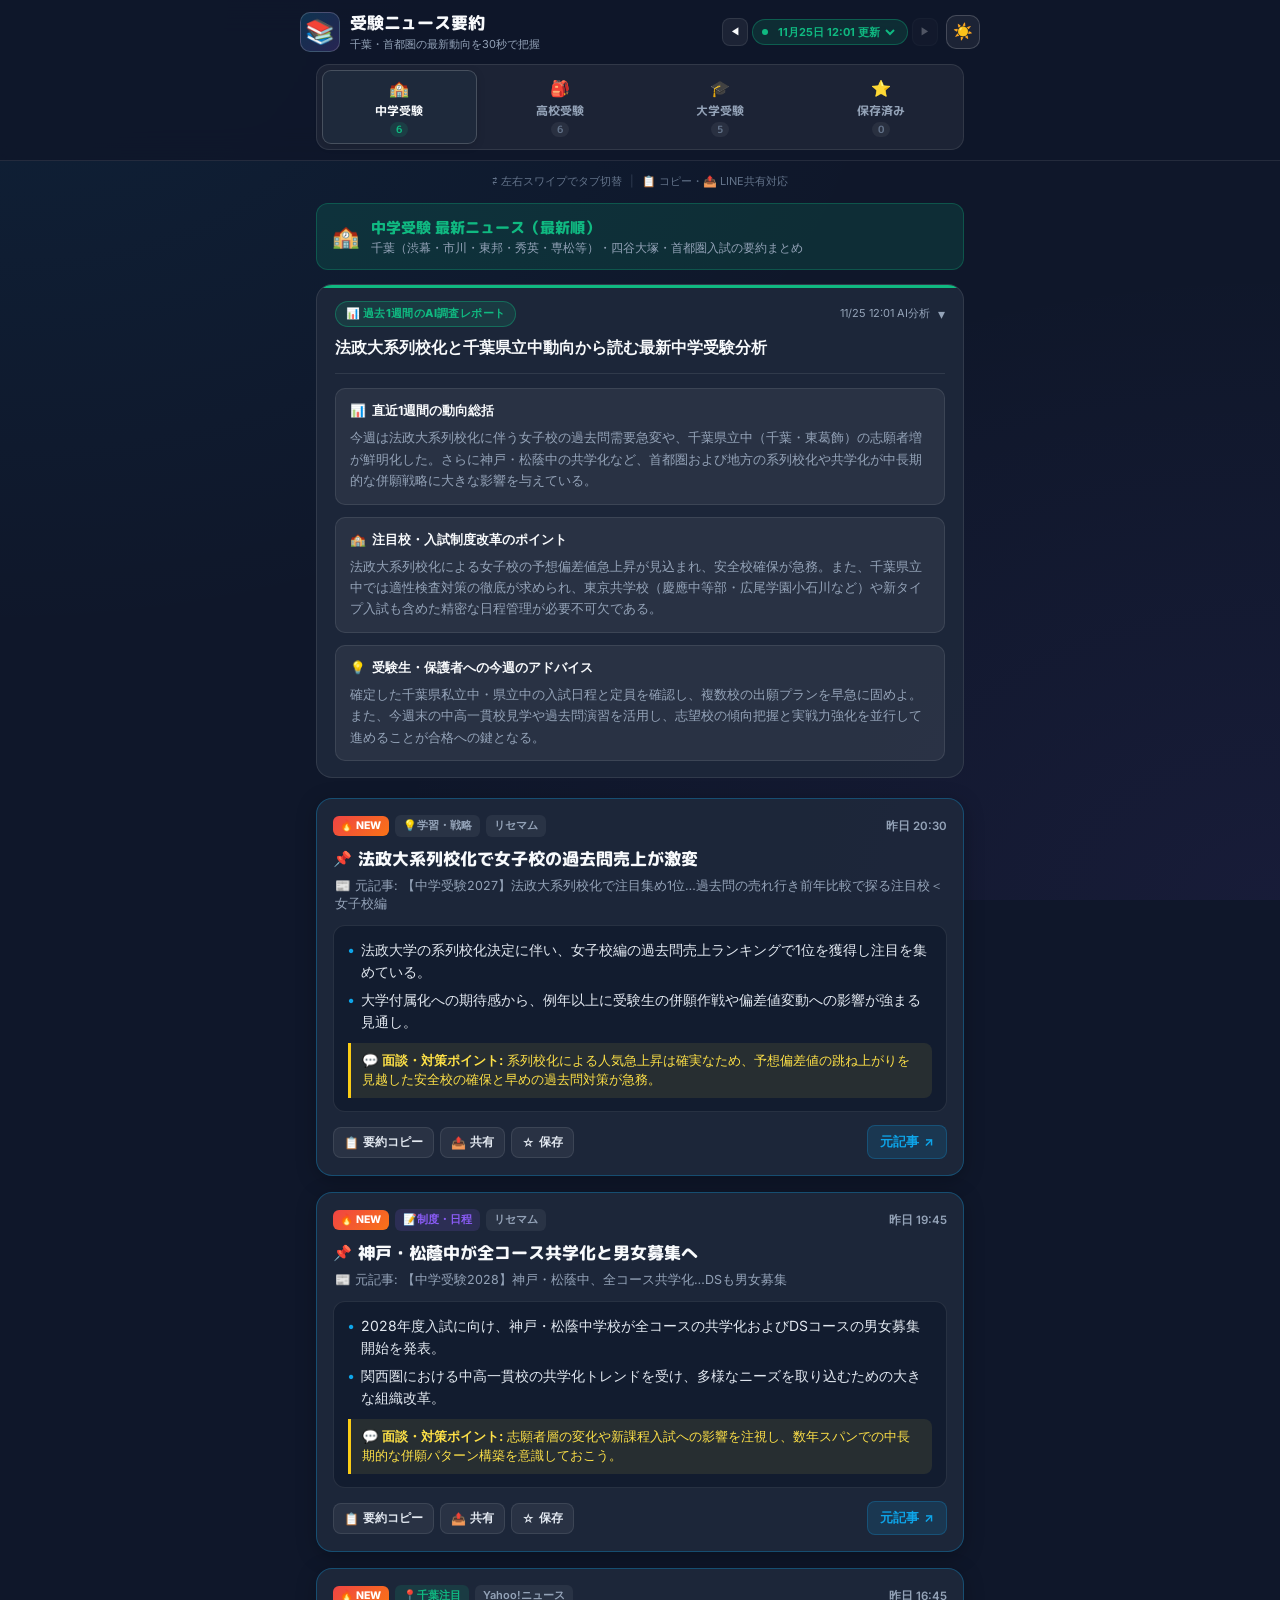
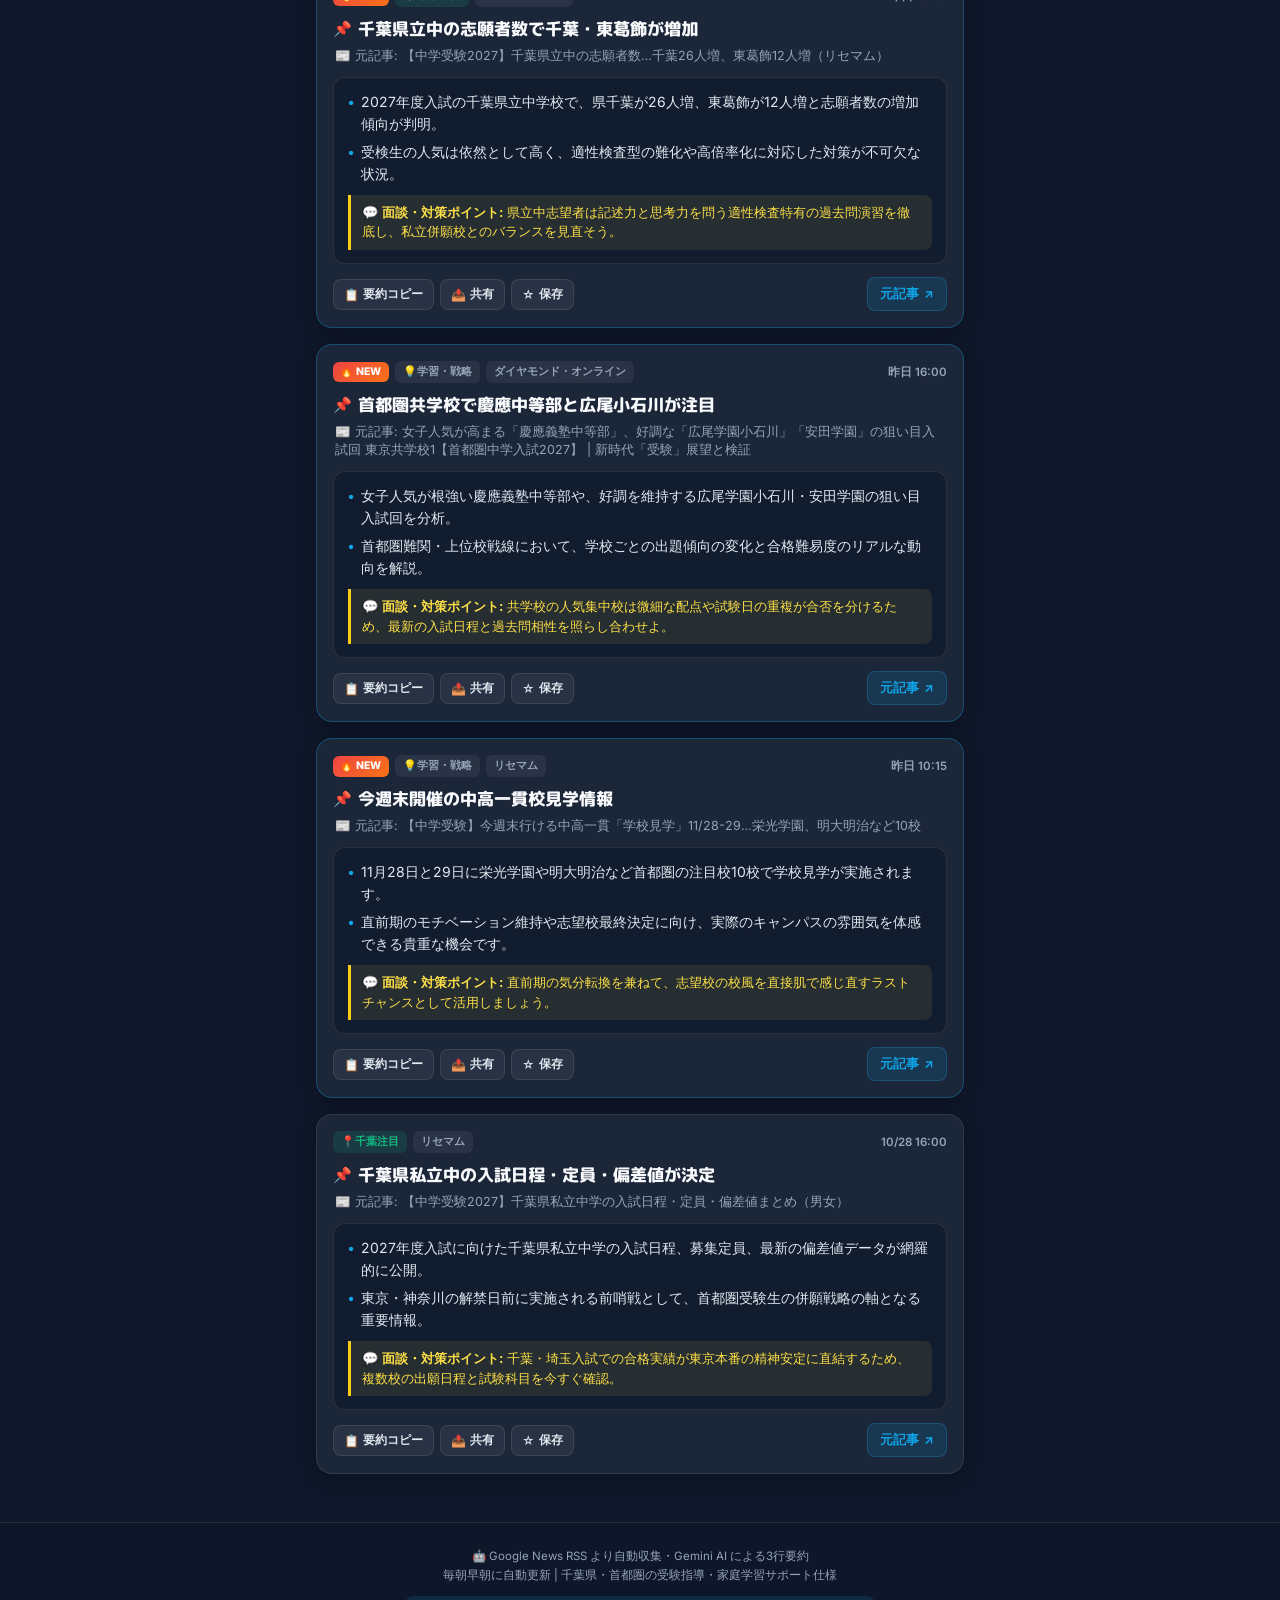
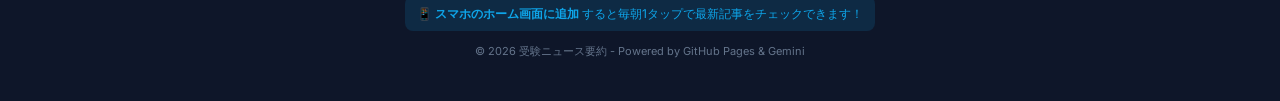
==== commit c915221d: "chore: 毎朝の受験ニュース要約を自動更新 2026-11-25 12:02 JST" ====
--- a/docs/index.html
+++ b/docs/index.html
@@ -32,7 +32,7 @@
         })();
     </script>
 </head>
-<body data-updated-time="11月24日 13:17" data-updated-date="2026-11-24">
+<body data-updated-time="11月25日 12:01" data-updated-date="2026-11-25">
     <!-- 上部固定ヘッダー＆タブ領域 -->
     <div class="sticky-top-shell">
         <header class="app-header">
@@ -51,7 +51,7 @@
                         <div class="update-badge" id="updateBadge" title="表示日付">
                             <span class="pulse-dot" id="liveDot"></span>
                             <select id="dateSelect" class="date-select" aria-label="表示する日付を選択">
-                                <option value="latest">11月24日 13:17 更新</option>
+                                <option value="latest">11月25日 12:01 更新</option>
                             </select>
                         </div>
                         <button type="button" class="date-nav-btn" id="nextDateBtn" aria-label="翌日のニュースを表示" title="翌日のニュース" disabled>▶</button>
@@ -121,24 +121,24 @@
             <div class="report-header">
                 <span class="report-badge">📊 過去1週間のAI調査レポート</span>
                 <span class="report-header-right">
-                    <span class="report-date">11/24 13:17 AI分析</span>
+                    <span class="report-date">11/25 12:01 AI分析</span>
                     <span class="report-chevron" aria-hidden="true">▾</span>
                 </span>
             </div>
-            <h3 class="report-title">【中学受験調査】首都圏入試の多様化と直前期の戦略的学校見学</h3>
+            <h3 class="report-title">法政大系列校化と千葉県立中動向から読む最新中学受験分析</h3>
         </summary>
         <div class="report-body">
             <div class="report-section">
                 <div class="report-section-title">📊 <strong>直近1週間の動向総括</strong></div>
-                <div class="report-section-text">直近1週間は、新タイプ入試や英語入試の急増、公立一貫校の大学合格力躍進など、中学受験の多様化が浮き彫りになりました。また、大手塾トップが語る長期戦略や佐藤ママらが説く親のサポート論など、直前期に向けた実践的な情報が交錯しています。</div>
+                <div class="report-section-text">今週は法政大系列校化に伴う女子校の過去問需要急変や、千葉県立中（千葉・東葛飾）の志願者増が鮮明化した。さらに神戸・松蔭中の共学化など、首都圏および地方の系列校化や共学化が中長期的な併願戦略に大きな影響を与えている。</div>
             </div>
             <div class="report-section">
                 <div class="report-section-title">🏫 <strong>注目校・入試制度改革のポイント</strong></div>
-                <div class="report-section-text">明大世田谷・城北・大妻などの入試変更や女子美の2回化、吉祥女子の好調など私立中の動向が活発です。さらに公立一貫校の早稲田大合格率ランクインや英語入試・新タイプ入試の増加は、今後の学校選びや併願戦略に大きな影響を与えています。</div>
+                <div class="report-section-text">法政大系列校化による女子校の予想偏差値急上昇が見込まれ、安全校確保が急務。また、千葉県立中では適性検査対策の徹底が求められ、東京共学校（慶應中等部・広尾学園小石川など）や新タイプ入試も含めた精密な日程管理が必要不可欠である。</div>
             </div>
             <div class="report-section">
                 <div class="report-section-title">💡 <strong>受験生・保護者への今週のアドバイス</strong></div>
-                <div class="report-section-text">今週末開催の学校見学を直前期の気分転換と志望校の最終確認に活用しましょう。また、完全な自立を促すのではなく、短時間でも愛情が伝わる毎日の声かけや体調管理を継続し、千葉・埼玉の初陣を見据えた現実的な併願作戦を固めてください。</div>
+                <div class="report-section-text">確定した千葉県私立中・県立中の入試日程と定員を確認し、複数校の出願プランを早急に固めよ。また、今週末の中高一貫校見学や過去問演習を活用し、志望校の傾向把握と実戦力強化を並行して進めることが合格への鍵となる。</div>
             </div>
         </div>
     </details>
@@ -146,6 +146,206 @@
             </div>
             <div class="news-grid">
                 
+        <article class="news-card" data-article-id="0b38dbb12f" data-is-new="true">
+            <div class="card-header">
+                <div class="card-badges">
+                    <span class="badge-new">🔥 NEW</span>
+                    <span class="topic-badge badge-strategy">💡学習・戦略</span>
+                    <span class="card-source">リセマム</span>
+                </div>
+                <div class="card-meta-right">
+                    <span class="read-indicator" title="既読">✓ 既読</span>
+                    <span class="card-date">昨日 20:30</span>
+                </div>
+            </div>
+            <h3 class="card-headline-main">法政大系列校化で女子校の過去問売上が激変</h3>
+            <p class="card-original-title">📰 元記事: 【中学受験2027】法政大系列校化で注目集め1位…過去問の売れ行き前年比較で探る注目校＜女子校編</p>
+            <div class="summary-box">
+                <div class="summary-points">
+                    <div class="summary-point"><span class="dot">•</span><span>法政大学の系列校化決定に伴い、女子校編の過去問売上ランキングで1位を獲得し注目を集めている。</span></div><div class="summary-point"><span class="dot">•</span><span>大学付属化への期待感から、例年以上に受験生の併願作戦や偏差値変動への影響が強まる見通し。</span></div>
+                </div>
+                <div class="summary-takeaway">💬 <strong>面談・対策ポイント:</strong> 系列校化による人気急上昇は確実なため、予想偏差値の跳ね上がりを見越した安全校の確保と早めの過去問対策が急務。</div>
+            </div>
+            <div class="card-footer">
+                <div class="card-actions">
+                    <button type="button" class="btn-action btn-copy" data-copy="【中学受験】法政大系列校化で女子校の過去問売上が激変
+📰 【中学受験2027】法政大系列校化で注目集め1位…過去問の売れ行き前年比較で探る注目校＜女子校編（リセマム / 昨日 20:30）
+・法政大学の系列校化決定に伴い、女子校編の過去問売上ランキングで1位を獲得し注目を集めている。
+・大学付属化への期待感から、例年以上に受験生の併願作戦や偏差値変動への影響が強まる見通し。
+💡 ポイント: 系列校化による人気急上昇は確実なため、予想偏差値の跳ね上がりを見越した安全校の確保と早めの過去問対策が急務。
+🔗 https://news.google.com/rss/articles/CBMiXEFVX3lxTFBSSFRleUFlNHIzUnUta3pYeXBST2tmalhoXzNyU1Rsb0NCSDk1SzdvMFdRcGFYejRfb1BCLXZ3MnQzcjc1QWRkaHlKY3JBSDhHSlk0TjlGQUJoOFBp?oc=5" onclick="copySummary(this)" title="要約テキストをコピー">
+                        <span>📋</span><span>要約コピー</span>
+                    </button>
+                    <button type="button" class="btn-action btn-share" data-copy="【中学受験】法政大系列校化で女子校の過去問売上が激変
+📰 【中学受験2027】法政大系列校化で注目集め1位…過去問の売れ行き前年比較で探る注目校＜女子校編（リセマム / 昨日 20:30）
+・法政大学の系列校化決定に伴い、女子校編の過去問売上ランキングで1位を獲得し注目を集めている。
+・大学付属化への期待感から、例年以上に受験生の併願作戦や偏差値変動への影響が強まる見通し。
+💡 ポイント: 系列校化による人気急上昇は確実なため、予想偏差値の跳ね上がりを見越した安全校の確保と早めの過去問対策が急務。
+🔗 https://news.google.com/rss/articles/CBMiXEFVX3lxTFBSSFRleUFlNHIzUnUta3pYeXBST2tmalhoXzNyU1Rsb0NCSDk1SzdvMFdRcGFYejRfb1BCLXZ3MnQzcjc1QWRkaHlKY3JBSDhHSlk0TjlGQUJoOFBp?oc=5" data-title="法政大系列校化で女子校の過去問売上が激変" data-url="https://news.google.com/rss/articles/CBMiXEFVX3lxTFBSSFRleUFlNHIzUnUta3pYeXBST2tmalhoXzNyU1Rsb0NCSDk1SzdvMFdRcGFYejRfb1BCLXZ3MnQzcjc1QWRkaHlKY3JBSDhHSlk0TjlGQUJoOFBp?oc=5" onclick="shareArticle(this)" title="LINEや他アプリで共有">
+                        <span>📤</span><span>共有</span>
+                    </button>
+                    <button type="button" class="btn-action btn-bookmark" data-article-id="0b38dbb12f" onclick="toggleBookmark(this, '0b38dbb12f')" title="あとで読む（保存）">
+                        <span class="bm-icon">☆</span><span class="bm-text">保存</span>
+                    </button>
+                </div>
+                <a href="https://news.google.com/rss/articles/CBMiXEFVX3lxTFBSSFRleUFlNHIzUnUta3pYeXBST2tmalhoXzNyU1Rsb0NCSDk1SzdvMFdRcGFYejRfb1BCLXZ3MnQzcjc1QWRkaHlKY3JBSDhHSlk0TjlGQUJoOFBp?oc=5" target="_blank" rel="noopener noreferrer" class="btn-read-more" onclick="markAsRead('0b38dbb12f')">
+                    <span>元記事</span>
+                    <span>↗</span>
+                </a>
+            </div>
+        </article>
+        
+
+        <article class="news-card" data-article-id="b91a7a20fc" data-is-new="true">
+            <div class="card-header">
+                <div class="card-badges">
+                    <span class="badge-new">🔥 NEW</span>
+                    <span class="topic-badge badge-system">📝制度・日程</span>
+                    <span class="card-source">リセマム</span>
+                </div>
+                <div class="card-meta-right">
+                    <span class="read-indicator" title="既読">✓ 既読</span>
+                    <span class="card-date">昨日 19:45</span>
+                </div>
+            </div>
+            <h3 class="card-headline-main">神戸・松蔭中が全コース共学化と男女募集へ</h3>
+            <p class="card-original-title">📰 元記事: 【中学受験2028】神戸・松蔭中、全コース共学化…DSも男女募集</p>
+            <div class="summary-box">
+                <div class="summary-points">
+                    <div class="summary-point"><span class="dot">•</span><span>2028年度入試に向け、神戸・松蔭中学校が全コースの共学化およびDSコースの男女募集開始を発表。</span></div><div class="summary-point"><span class="dot">•</span><span>関西圏における中高一貫校の共学化トレンドを受け、多様なニーズを取り込むための大きな組織改革。</span></div>
+                </div>
+                <div class="summary-takeaway">💬 <strong>面談・対策ポイント:</strong> 志願者層の変化や新課程入試への影響を注視し、数年スパンでの中長期的な併願パターン構築を意識しておこう。</div>
+            </div>
+            <div class="card-footer">
+                <div class="card-actions">
+                    <button type="button" class="btn-action btn-copy" data-copy="【中学受験】神戸・松蔭中が全コース共学化と男女募集へ
+📰 【中学受験2028】神戸・松蔭中、全コース共学化…DSも男女募集（リセマム / 昨日 19:45）
+・2028年度入試に向け、神戸・松蔭中学校が全コースの共学化およびDSコースの男女募集開始を発表。
+・関西圏における中高一貫校の共学化トレンドを受け、多様なニーズを取り込むための大きな組織改革。
+💡 ポイント: 志願者層の変化や新課程入試への影響を注視し、数年スパンでの中長期的な併願パターン構築を意識しておこう。
+🔗 https://news.google.com/rss/articles/CBMiXEFVX3lxTE02Q1p2NmQ0NGdkc1F6YW5UbjZLckhlWDh1UzFXMVpBTnlJcGhYakxrMlNON2lwejMyZUlEVHlid0YxZ3dsdnFQQ0VmNWxWZFVGam9aRzJHcGE5VUhu?oc=5" onclick="copySummary(this)" title="要約テキストをコピー">
+                        <span>📋</span><span>要約コピー</span>
+                    </button>
+                    <button type="button" class="btn-action btn-share" data-copy="【中学受験】神戸・松蔭中が全コース共学化と男女募集へ
+📰 【中学受験2028】神戸・松蔭中、全コース共学化…DSも男女募集（リセマム / 昨日 19:45）
+・2028年度入試に向け、神戸・松蔭中学校が全コースの共学化およびDSコースの男女募集開始を発表。
+・関西圏における中高一貫校の共学化トレンドを受け、多様なニーズを取り込むための大きな組織改革。
+💡 ポイント: 志願者層の変化や新課程入試への影響を注視し、数年スパンでの中長期的な併願パターン構築を意識しておこう。
+🔗 https://news.google.com/rss/articles/CBMiXEFVX3lxTE02Q1p2NmQ0NGdkc1F6YW5UbjZLckhlWDh1UzFXMVpBTnlJcGhYakxrMlNON2lwejMyZUlEVHlid0YxZ3dsdnFQQ0VmNWxWZFVGam9aRzJHcGE5VUhu?oc=5" data-title="神戸・松蔭中が全コース共学化と男女募集へ" data-url="https://news.google.com/rss/articles/CBMiXEFVX3lxTE02Q1p2NmQ0NGdkc1F6YW5UbjZLckhlWDh1UzFXMVpBTnlJcGhYakxrMlNON2lwejMyZUlEVHlid0YxZ3dsdnFQQ0VmNWxWZFVGam9aRzJHcGE5VUhu?oc=5" onclick="shareArticle(this)" title="LINEや他アプリで共有">
+                        <span>📤</span><span>共有</span>
+                    </button>
+                    <button type="button" class="btn-action btn-bookmark" data-article-id="b91a7a20fc" onclick="toggleBookmark(this, 'b91a7a20fc')" title="あとで読む（保存）">
+                        <span class="bm-icon">☆</span><span class="bm-text">保存</span>
+                    </button>
+                </div>
+                <a href="https://news.google.com/rss/articles/CBMiXEFVX3lxTE02Q1p2NmQ0NGdkc1F6YW5UbjZLckhlWDh1UzFXMVpBTnlJcGhYakxrMlNON2lwejMyZUlEVHlid0YxZ3dsdnFQQ0VmNWxWZFVGam9aRzJHcGE5VUhu?oc=5" target="_blank" rel="noopener noreferrer" class="btn-read-more" onclick="markAsRead('b91a7a20fc')">
+                    <span>元記事</span>
+                    <span>↗</span>
+                </a>
+            </div>
+        </article>
+        
+
+        <article class="news-card" data-article-id="5dceba3119" data-is-new="true">
+            <div class="card-header">
+                <div class="card-badges">
+                    <span class="badge-new">🔥 NEW</span>
+                    <span class="topic-badge badge-chiba">📍千葉注目</span>
+                    <span class="card-source">Yahoo!ニュース</span>
+                </div>
+                <div class="card-meta-right">
+                    <span class="read-indicator" title="既読">✓ 既読</span>
+                    <span class="card-date">昨日 16:45</span>
+                </div>
+            </div>
+            <h3 class="card-headline-main">千葉県立中の志願者数で千葉・東葛飾が増加</h3>
+            <p class="card-original-title">📰 元記事: 【中学受験2027】千葉県立中の志願者数…千葉26人増、東葛飾12人増（リセマム）</p>
+            <div class="summary-box">
+                <div class="summary-points">
+                    <div class="summary-point"><span class="dot">•</span><span>2027年度入試の千葉県立中学校で、県千葉が26人増、東葛飾が12人増と志願者数の増加傾向が判明。</span></div><div class="summary-point"><span class="dot">•</span><span>受検生の人気は依然として高く、適性検査型の難化や高倍率化に対応した対策が不可欠な状況。</span></div>
+                </div>
+                <div class="summary-takeaway">💬 <strong>面談・対策ポイント:</strong> 県立中志望者は記述力と思考力を問う適性検査特有の過去問演習を徹底し、私立併願校とのバランスを見直そう。</div>
+            </div>
+            <div class="card-footer">
+                <div class="card-actions">
+                    <button type="button" class="btn-action btn-copy" data-copy="【中学受験】千葉県立中の志願者数で千葉・東葛飾が増加
+📰 【中学受験2027】千葉県立中の志願者数…千葉26人増、東葛飾12人増（リセマム）（Yahoo!ニュース / 昨日 16:45）
+・2027年度入試の千葉県立中学校で、県千葉が26人増、東葛飾が12人増と志願者数の増加傾向が判明。
+・受検生の人気は依然として高く、適性検査型の難化や高倍率化に対応した対策が不可欠な状況。
+💡 ポイント: 県立中志望者は記述力と思考力を問う適性検査特有の過去問演習を徹底し、私立併願校とのバランスを見直そう。
+🔗 https://news.google.com/rss/articles/CBMif0FVX3lxTE0xZjBrZ3pLSEpfSHl0Vi1KR0phYTRxckNBSFNPalZwT3oyX2F2ZWMwZ1BiUEVrczF6cjBNbGNEUzJnTEZUSlhyaFAyNVBPWGJNbEJGYkJLZlN0X1FhN05DU20yTkh2WFhaWFNZUFh4cHVHMXBtTmU3LXRFWDRRR0k?oc=5" onclick="copySummary(this)" title="要約テキストをコピー">
+                        <span>📋</span><span>要約コピー</span>
+                    </button>
+                    <button type="button" class="btn-action btn-share" data-copy="【中学受験】千葉県立中の志願者数で千葉・東葛飾が増加
+📰 【中学受験2027】千葉県立中の志願者数…千葉26人増、東葛飾12人増（リセマム）（Yahoo!ニュース / 昨日 16:45）
+・2027年度入試の千葉県立中学校で、県千葉が26人増、東葛飾が12人増と志願者数の増加傾向が判明。
+・受検生の人気は依然として高く、適性検査型の難化や高倍率化に対応した対策が不可欠な状況。
+💡 ポイント: 県立中志望者は記述力と思考力を問う適性検査特有の過去問演習を徹底し、私立併願校とのバランスを見直そう。
+🔗 https://news.google.com/rss/articles/CBMif0FVX3lxTE0xZjBrZ3pLSEpfSHl0Vi1KR0phYTRxckNBSFNPalZwT3oyX2F2ZWMwZ1BiUEVrczF6cjBNbGNEUzJnTEZUSlhyaFAyNVBPWGJNbEJGYkJLZlN0X1FhN05DU20yTkh2WFhaWFNZUFh4cHVHMXBtTmU3LXRFWDRRR0k?oc=5" data-title="千葉県立中の志願者数で千葉・東葛飾が増加" data-url="https://news.google.com/rss/articles/CBMif0FVX3lxTE0xZjBrZ3pLSEpfSHl0Vi1KR0phYTRxckNBSFNPalZwT3oyX2F2ZWMwZ1BiUEVrczF6cjBNbGNEUzJnTEZUSlhyaFAyNVBPWGJNbEJGYkJLZlN0X1FhN05DU20yTkh2WFhaWFNZUFh4cHVHMXBtTmU3LXRFWDRRR0k?oc=5" onclick="shareArticle(this)" title="LINEや他アプリで共有">
+                        <span>📤</span><span>共有</span>
+                    </button>
+                    <button type="button" class="btn-action btn-bookmark" data-article-id="5dceba3119" onclick="toggleBookmark(this, '5dceba3119')" title="あとで読む（保存）">
+                        <span class="bm-icon">☆</span><span class="bm-text">保存</span>
+                    </button>
+                </div>
+                <a href="https://news.google.com/rss/articles/CBMif0FVX3lxTE0xZjBrZ3pLSEpfSHl0Vi1KR0phYTRxckNBSFNPalZwT3oyX2F2ZWMwZ1BiUEVrczF6cjBNbGNEUzJnTEZUSlhyaFAyNVBPWGJNbEJGYkJLZlN0X1FhN05DU20yTkh2WFhaWFNZUFh4cHVHMXBtTmU3LXRFWDRRR0k?oc=5" target="_blank" rel="noopener noreferrer" class="btn-read-more" onclick="markAsRead('5dceba3119')">
+                    <span>元記事</span>
+                    <span>↗</span>
+                </a>
+            </div>
+        </article>
+        
+
+        <article class="news-card" data-article-id="daf0e3f735" data-is-new="true">
+            <div class="card-header">
+                <div class="card-badges">
+                    <span class="badge-new">🔥 NEW</span>
+                    <span class="topic-badge badge-strategy">💡学習・戦略</span>
+                    <span class="card-source">ダイヤモンド・オンライン</span>
+                </div>
+                <div class="card-meta-right">
+                    <span class="read-indicator" title="既読">✓ 既読</span>
+                    <span class="card-date">昨日 16:00</span>
+                </div>
+            </div>
+            <h3 class="card-headline-main">首都圏共学校で慶應中等部と広尾小石川が注目</h3>
+            <p class="card-original-title">📰 元記事: 女子人気が高まる「慶應義塾中等部」、好調な「広尾学園小石川」「安田学園」の狙い目入試回 東京共学校1【首都圏中学入試2027】 | 新時代「受験」展望と検証</p>
+            <div class="summary-box">
+                <div class="summary-points">
+                    <div class="summary-point"><span class="dot">•</span><span>女子人気が根強い慶應義塾中等部や、好調を維持する広尾学園小石川・安田学園の狙い目入試回を分析。</span></div><div class="summary-point"><span class="dot">•</span><span>首都圏難関・上位校戦線において、学校ごとの出題傾向の変化と合格難易度のリアルな動向を解説。</span></div>
+                </div>
+                <div class="summary-takeaway">💬 <strong>面談・対策ポイント:</strong> 共学校の人気集中校は微細な配点や試験日の重複が合否を分けるため、最新の入試日程と過去問相性を照らし合わせよ。</div>
+            </div>
+            <div class="card-footer">
+                <div class="card-actions">
+                    <button type="button" class="btn-action btn-copy" data-copy="【中学受験】首都圏共学校で慶應中等部と広尾小石川が注目
+📰 女子人気が高まる「慶應義塾中等部」、好調な「広尾学園小石川」「安田学園」の狙い目入試回 東京共学校1【首都圏中学入試2027】 | 新時代「受験」展望と検証（ダイヤモンド・オンライン / 昨日 16:00）
+・女子人気が根強い慶應義塾中等部や、好調を維持する広尾学園小石川・安田学園の狙い目入試回を分析。
+・首都圏難関・上位校戦線において、学校ごとの出題傾向の変化と合格難易度のリアルな動向を解説。
+💡 ポイント: 共学校の人気集中校は微細な配点や試験日の重複が合否を分けるため、最新の入試日程と過去問相性を照らし合わせよ。
+🔗 https://news.google.com/rss/articles/CBMiTEFVX3lxTE16cVFNczlTRm9sU2pWa2lySmRVek4xeWdSV013VHdpV2Y2UVJuSnJSRlU0QktCVnptc3dNVGsxTXAyaFdtMmJZU19QYTc?oc=5" onclick="copySummary(this)" title="要約テキストをコピー">
+                        <span>📋</span><span>要約コピー</span>
+                    </button>
+                    <button type="button" class="btn-action btn-share" data-copy="【中学受験】首都圏共学校で慶應中等部と広尾小石川が注目
+📰 女子人気が高まる「慶應義塾中等部」、好調な「広尾学園小石川」「安田学園」の狙い目入試回 東京共学校1【首都圏中学入試2027】 | 新時代「受験」展望と検証（ダイヤモンド・オンライン / 昨日 16:00）
+・女子人気が根強い慶應義塾中等部や、好調を維持する広尾学園小石川・安田学園の狙い目入試回を分析。
+・首都圏難関・上位校戦線において、学校ごとの出題傾向の変化と合格難易度のリアルな動向を解説。
+💡 ポイント: 共学校の人気集中校は微細な配点や試験日の重複が合否を分けるため、最新の入試日程と過去問相性を照らし合わせよ。
+🔗 https://news.google.com/rss/articles/CBMiTEFVX3lxTE16cVFNczlTRm9sU2pWa2lySmRVek4xeWdSV013VHdpV2Y2UVJuSnJSRlU0QktCVnptc3dNVGsxTXAyaFdtMmJZU19QYTc?oc=5" data-title="首都圏共学校で慶應中等部と広尾小石川が注目" data-url="https://news.google.com/rss/articles/CBMiTEFVX3lxTE16cVFNczlTRm9sU2pWa2lySmRVek4xeWdSV013VHdpV2Y2UVJuSnJSRlU0QktCVnptc3dNVGsxTXAyaFdtMmJZU19QYTc?oc=5" onclick="shareArticle(this)" title="LINEや他アプリで共有">
+                        <span>📤</span><span>共有</span>
+                    </button>
+                    <button type="button" class="btn-action btn-bookmark" data-article-id="daf0e3f735" onclick="toggleBookmark(this, 'daf0e3f735')" title="あとで読む（保存）">
+                        <span class="bm-icon">☆</span><span class="bm-text">保存</span>
+                    </button>
+                </div>
+                <a href="https://news.google.com/rss/articles/CBMiTEFVX3lxTE16cVFNczlTRm9sU2pWa2lySmRVek4xeWdSV013VHdpV2Y2UVJuSnJSRlU0QktCVnptc3dNVGsxTXAyaFdtMmJZU19QYTc?oc=5" target="_blank" rel="noopener noreferrer" class="btn-read-more" onclick="markAsRead('daf0e3f735')">
+                    <span>元記事</span>
+                    <span>↗</span>
+                </a>
+            </div>
+        </article>
+        
+
         <article class="news-card" data-article-id="90c7343137" data-is-new="true">
             <div class="card-header">
                 <div class="card-badges">
@@ -155,7 +355,7 @@
                 </div>
                 <div class="card-meta-right">
                     <span class="read-indicator" title="既読">✓ 既読</span>
-                    <span class="card-date">本日 10:15</span>
+                    <span class="card-date">昨日 10:15</span>
                 </div>
             </div>
             <h3 class="card-headline-main">今週末開催の中高一貫校見学情報</h3>
@@ -169,7 +369,7 @@
             <div class="card-footer">
                 <div class="card-actions">
                     <button type="button" class="btn-action btn-copy" data-copy="【中学受験】今週末開催の中高一貫校見学情報
-📰 【中学受験】今週末行ける中高一貫「学校見学」11/28-29…栄光学園、明大明治など10校（リセマム / 本日 10:15）
+📰 【中学受験】今週末行ける中高一貫「学校見学」11/28-29…栄光学園、明大明治など10校（リセマム / 昨日 10:15）
 ・11月28日と29日に栄光学園や明大明治など首都圏の注目校10校で学校見学が実施されます。
 ・直前期のモチベーション維持や志望校最終決定に向け、実際のキャンパスの雰囲気を体感できる貴重な機会です。
 💡 ポイント: 直前期の気分転換を兼ねて、志望校の校風を直接肌で感じ直すラストチャンスとして活用しましょう。
@@ -177,7 +377,7 @@
                         <span>📋</span><span>要約コピー</span>
                     </button>
                     <button type="button" class="btn-action btn-share" data-copy="【中学受験】今週末開催の中高一貫校見学情報
-📰 【中学受験】今週末行ける中高一貫「学校見学」11/28-29…栄光学園、明大明治など10校（リセマム / 本日 10:15）
+📰 【中学受験】今週末行ける中高一貫「学校見学」11/28-29…栄光学園、明大明治など10校（リセマム / 昨日 10:15）
 ・11月28日と29日に栄光学園や明大明治など首都圏の注目校10校で学校見学が実施されます。
 ・直前期のモチベーション維持や志望校最終決定に向け、実際のキャンパスの雰囲気を体感できる貴重な機会です。
 💡 ポイント: 直前期の気分転換を兼ねて、志望校の校風を直接肌で感じ直すラストチャンスとして活用しましょう。
@@ -189,206 +389,6 @@
                     </button>
                 </div>
                 <a href="https://news.google.com/rss/articles/CBMiXEFVX3lxTFBaQm1BcXdyR1dTbWt4Q05OcEVnVjR1NE9DcHhMUkY0ZFRaakdpWnBHaE9yZmwxSEcycVpWdm85TE1vSlFZZjNFZGJvWmc4LXVNSVl4blNUOUZkQm9D?oc=5" target="_blank" rel="noopener noreferrer" class="btn-read-more" onclick="markAsRead('90c7343137')">
-                    <span>元記事</span>
-                    <span>↗</span>
-                </a>
-            </div>
-        </article>
-        
-
-        <article class="news-card" data-article-id="f810128146" data-is-new="true">
-            <div class="card-header">
-                <div class="card-badges">
-                    <span class="badge-new">🔥 NEW</span>
-                    <span class="topic-badge badge-exam">📊模試・倍率</span>
-                    <span class="card-source">週刊エコノミスト Online</span>
-                </div>
-                <div class="card-meta-right">
-                    <span class="read-indicator" title="既読">✓ 既読</span>
-                    <span class="card-date">本日 05:04</span>
-                </div>
-            </div>
-            <h3 class="card-headline-main">日能研社長が語る中学受験の変遷</h3>
-            <p class="card-original-title">📰 元記事: 2026年の経営者：私塾を源流に中学受験を支える――茂呂真理子 日能研社長CEO兼COO</p>
-            <div class="summary-box">
-                <div class="summary-points">
-                    <div class="summary-point"><span class="dot">•</span><span>私塾を源流に持つ日能研の茂呂真理子社長CEO兼COOが、現代の中学受験を支える役割について語っています。</span></div><div class="summary-point"><span class="dot">•</span><span>激変する社会環境の中、長年の指導実績に基づく教育理念や今後の業界展望が示されている注目インタビューです。</span></div>
-                </div>
-                <div class="summary-takeaway">💬 <strong>面談・対策ポイント:</strong> 大手塾のトップの考え方から、今後のトレンドや長期的な受験戦略の軸を読み取り保護者会等で共有しましょう。</div>
-            </div>
-            <div class="card-footer">
-                <div class="card-actions">
-                    <button type="button" class="btn-action btn-copy" data-copy="【中学受験】日能研社長が語る中学受験の変遷
-📰 2026年の経営者：私塾を源流に中学受験を支える――茂呂真理子 日能研社長CEO兼COO（週刊エコノミスト Online / 本日 05:04）
-・私塾を源流に持つ日能研の茂呂真理子社長CEO兼COOが、現代の中学受験を支える役割について語っています。
-・激変する社会環境の中、長年の指導実績に基づく教育理念や今後の業界展望が示されている注目インタビューです。
-💡 ポイント: 大手塾のトップの考え方から、今後のトレンドや長期的な受験戦略の軸を読み取り保護者会等で共有しましょう。
-🔗 https://news.google.com/rss/articles/CBMif0FVX3lxTE9IWWgwSmpsUHlYMkZQQmdTU3lydjFEMDZSSDd6aHJOU3VQdGFJWE5sTklneG5ReEJ0T1p6eUJhN3BxWjhFYmo1UU9LSGhrYmpmd2ppYnhoM3Rabm84eHAtRlBQN0lnTDd2Q0ZEOHM3WHRFUVJEZ0xWRVZzNjB2eHM?oc=5" onclick="copySummary(this)" title="要約テキストをコピー">
-                        <span>📋</span><span>要約コピー</span>
-                    </button>
-                    <button type="button" class="btn-action btn-share" data-copy="【中学受験】日能研社長が語る中学受験の変遷
-📰 2026年の経営者：私塾を源流に中学受験を支える――茂呂真理子 日能研社長CEO兼COO（週刊エコノミスト Online / 本日 05:04）
-・私塾を源流に持つ日能研の茂呂真理子社長CEO兼COOが、現代の中学受験を支える役割について語っています。
-・激変する社会環境の中、長年の指導実績に基づく教育理念や今後の業界展望が示されている注目インタビューです。
-💡 ポイント: 大手塾のトップの考え方から、今後のトレンドや長期的な受験戦略の軸を読み取り保護者会等で共有しましょう。
-🔗 https://news.google.com/rss/articles/CBMif0FVX3lxTE9IWWgwSmpsUHlYMkZQQmdTU3lydjFEMDZSSDd6aHJOU3VQdGFJWE5sTklneG5ReEJ0T1p6eUJhN3BxWjhFYmo1UU9LSGhrYmpmd2ppYnhoM3Rabm84eHAtRlBQN0lnTDd2Q0ZEOHM3WHRFUVJEZ0xWRVZzNjB2eHM?oc=5" data-title="日能研社長が語る中学受験の変遷" data-url="https://news.google.com/rss/articles/CBMif0FVX3lxTE9IWWgwSmpsUHlYMkZQQmdTU3lydjFEMDZSSDd6aHJOU3VQdGFJWE5sTklneG5ReEJ0T1p6eUJhN3BxWjhFYmo1UU9LSGhrYmpmd2ppYnhoM3Rabm84eHAtRlBQN0lnTDd2Q0ZEOHM3WHRFUVJEZ0xWRVZzNjB2eHM?oc=5" onclick="shareArticle(this)" title="LINEや他アプリで共有">
-                        <span>📤</span><span>共有</span>
-                    </button>
-                    <button type="button" class="btn-action btn-bookmark" data-article-id="f810128146" onclick="toggleBookmark(this, 'f810128146')" title="あとで読む（保存）">
-                        <span class="bm-icon">☆</span><span class="bm-text">保存</span>
-                    </button>
-                </div>
-                <a href="https://news.google.com/rss/articles/CBMif0FVX3lxTE9IWWgwSmpsUHlYMkZQQmdTU3lydjFEMDZSSDd6aHJOU3VQdGFJWE5sTklneG5ReEJ0T1p6eUJhN3BxWjhFYmo1UU9LSGhrYmpmd2ppYnhoM3Rabm84eHAtRlBQN0lnTDd2Q0ZEOHM3WHRFUVJEZ0xWRVZzNjB2eHM?oc=5" target="_blank" rel="noopener noreferrer" class="btn-read-more" onclick="markAsRead('f810128146')">
-                    <span>元記事</span>
-                    <span>↗</span>
-                </a>
-            </div>
-        </article>
-        
-
-        <article class="news-card" data-article-id="19fc33952c" data-is-new="true">
-            <div class="card-header">
-                <div class="card-badges">
-                    <span class="badge-new">🔥 NEW</span>
-                    <span class="topic-badge badge-strategy">💡学習・戦略</span>
-                    <span class="card-source">AERA DIGITAL</span>
-                </div>
-                <div class="card-meta-right">
-                    <span class="read-indicator" title="既読">✓ 既読</span>
-                    <span class="card-date">昨日 17:03</span>
-                </div>
-            </div>
-            <h3 class="card-headline-main">佐藤ママ×安浪京子が説く親の関わり方</h3>
-            <p class="card-original-title">📰 元記事: 中学受験、親が忙しくても「ちょっとだけ手をかけてあげる」と子どもは温かいものを感じる 佐藤ママ×安浪京子さんが語る〈中学受験〉</p>
-            <div class="summary-box">
-                <div class="summary-points">
-                    <div class="summary-point"><span class="dot">•</span><span>多忙な保護者でもちょっとしたサポートを重ねることで、子どもが温もりを感じ安心感を得られると語られています。</span></div><div class="summary-point"><span class="dot">•</span><span>佐藤ママと安浪京子氏という著名な専門家が、直前期の親子関係のあり方やメンタルケアの極意を伝授しています。</span></div>
-                </div>
-                <div class="summary-takeaway">💬 <strong>面談・対策ポイント:</strong> 完全に手を離すのではなく、毎日の声かけや体調管理など短時間でも愛情が伝わるサポートを継続しましょう。</div>
-            </div>
-            <div class="card-footer">
-                <div class="card-actions">
-                    <button type="button" class="btn-action btn-copy" data-copy="【中学受験】佐藤ママ×安浪京子が説く親の関わり方
-📰 中学受験、親が忙しくても「ちょっとだけ手をかけてあげる」と子どもは温かいものを感じる 佐藤ママ×安浪京子さんが語る〈中学受験〉（AERA DIGITAL / 昨日 17:03）
-・多忙な保護者でもちょっとしたサポートを重ねることで、子どもが温もりを感じ安心感を得られると語られています。
-・佐藤ママと安浪京子氏という著名な専門家が、直前期の親子関係のあり方やメンタルケアの極意を伝授しています。
-💡 ポイント: 完全に手を離すのではなく、毎日の声かけや体調管理など短時間でも愛情が伝わるサポートを継続しましょう。
-🔗 https://news.google.com/rss/articles/CBMiXEFVX3lxTE9iNVpoVWZUQmdqRjN6Q3R5R2RzeDFVQVE4UTk3VEdqTUpicERGOENNSDFDR1g4eUlfNFVXZWtqVDVFYUd5VnZPWVVUalA3THRaUjRFRjlmbHM4OS1B?oc=5" onclick="copySummary(this)" title="要約テキストをコピー">
-                        <span>📋</span><span>要約コピー</span>
-                    </button>
-                    <button type="button" class="btn-action btn-share" data-copy="【中学受験】佐藤ママ×安浪京子が説く親の関わり方
-📰 中学受験、親が忙しくても「ちょっとだけ手をかけてあげる」と子どもは温かいものを感じる 佐藤ママ×安浪京子さんが語る〈中学受験〉（AERA DIGITAL / 昨日 17:03）
-・多忙な保護者でもちょっとしたサポートを重ねることで、子どもが温もりを感じ安心感を得られると語られています。
-・佐藤ママと安浪京子氏という著名な専門家が、直前期の親子関係のあり方やメンタルケアの極意を伝授しています。
-💡 ポイント: 完全に手を離すのではなく、毎日の声かけや体調管理など短時間でも愛情が伝わるサポートを継続しましょう。
-🔗 https://news.google.com/rss/articles/CBMiXEFVX3lxTE9iNVpoVWZUQmdqRjN6Q3R5R2RzeDFVQVE4UTk3VEdqTUpicERGOENNSDFDR1g4eUlfNFVXZWtqVDVFYUd5VnZPWVVUalA3THRaUjRFRjlmbHM4OS1B?oc=5" data-title="佐藤ママ×安浪京子が説く親の関わり方" data-url="https://news.google.com/rss/articles/CBMiXEFVX3lxTE9iNVpoVWZUQmdqRjN6Q3R5R2RzeDFVQVE4UTk3VEdqTUpicERGOENNSDFDR1g4eUlfNFVXZWtqVDVFYUd5VnZPWVVUalA3THRaUjRFRjlmbHM4OS1B?oc=5" onclick="shareArticle(this)" title="LINEや他アプリで共有">
-                        <span>📤</span><span>共有</span>
-                    </button>
-                    <button type="button" class="btn-action btn-bookmark" data-article-id="19fc33952c" onclick="toggleBookmark(this, '19fc33952c')" title="あとで読む（保存）">
-                        <span class="bm-icon">☆</span><span class="bm-text">保存</span>
-                    </button>
-                </div>
-                <a href="https://news.google.com/rss/articles/CBMiXEFVX3lxTE9iNVpoVWZUQmdqRjN6Q3R5R2RzeDFVQVE4UTk3VEdqTUpicERGOENNSDFDR1g4eUlfNFVXZWtqVDVFYUd5VnZPWVVUalA3THRaUjRFRjlmbHM4OS1B?oc=5" target="_blank" rel="noopener noreferrer" class="btn-read-more" onclick="markAsRead('19fc33952c')">
-                    <span>元記事</span>
-                    <span>↗</span>
-                </a>
-            </div>
-        </article>
-        
-
-        <article class="news-card" data-article-id="814dcb1fcf" data-is-new="false">
-            <div class="card-header">
-                <div class="card-badges">
-                    
-                    <span class="topic-badge badge-strategy">💡学習・戦略</span>
-                    <span class="card-source">AERA DIGITAL</span>
-                </div>
-                <div class="card-meta-right">
-                    <span class="read-indicator" title="既読">✓ 既読</span>
-                    <span class="card-date">11/21 17:00</span>
-                </div>
-            </div>
-            <h3 class="card-headline-main">主体性が育つ中学受験の新タイプ入試のメリット</h3>
-            <p class="card-original-title">📰 元記事: 中学受験で増える“新タイプ入試”のメリットは？ 「合格しても、うまくいかなかったとしても主体性が育つ」と受験のプロ〈中学受験〉</p>
-            <div class="summary-box">
-                <div class="summary-points">
-                    <div class="summary-point"><span class="dot">•</span><span>思考力や表現力を重視する新タイプ入試は、合否に関わらず受験生の主体的な学びの姿勢を育てる。</span></div><div class="summary-point"><span class="dot">•</span><span>従来の暗記中心から脱却した入試問題が、これからの時代に必要な根本的な学力を引き出している。</span></div>
-                </div>
-                <div class="summary-takeaway">💬 <strong>面談・対策ポイント:</strong> 合否だけに囚われず、記述・探究型入試の過去問に挑戦することで、子どもの思考力や自ら学ぶ姿勢を大きく伸ばしましょう。</div>
-            </div>
-            <div class="card-footer">
-                <div class="card-actions">
-                    <button type="button" class="btn-action btn-copy" data-copy="【中学受験】主体性が育つ中学受験の新タイプ入試のメリット
-📰 中学受験で増える“新タイプ入試”のメリットは？ 「合格しても、うまくいかなかったとしても主体性が育つ」と受験のプロ〈中学受験〉（AERA DIGITAL / 11/21 17:00）
-・思考力や表現力を重視する新タイプ入試は、合否に関わらず受験生の主体的な学びの姿勢を育てる。
-・従来の暗記中心から脱却した入試問題が、これからの時代に必要な根本的な学力を引き出している。
-💡 ポイント: 合否だけに囚われず、記述・探究型入試の過去問に挑戦することで、子どもの思考力や自ら学ぶ姿勢を大きく伸ばしましょう。
-🔗 https://news.google.com/rss/articles/CBMiXEFVX3lxTE9faTZzYVpFaS1aRC10SlZjSXJrZzZSdVZpYnRKdTlNWUExSUNNMkNUdXZ5RThtMVM4bWFPSEE2RnFDdTRkVDY1SGhwcTg4dC1BWTRFRXkyY2xEazlv?oc=5" onclick="copySummary(this)" title="要約テキストをコピー">
-                        <span>📋</span><span>要約コピー</span>
-                    </button>
-                    <button type="button" class="btn-action btn-share" data-copy="【中学受験】主体性が育つ中学受験の新タイプ入試のメリット
-📰 中学受験で増える“新タイプ入試”のメリットは？ 「合格しても、うまくいかなかったとしても主体性が育つ」と受験のプロ〈中学受験〉（AERA DIGITAL / 11/21 17:00）
-・思考力や表現力を重視する新タイプ入試は、合否に関わらず受験生の主体的な学びの姿勢を育てる。
-・従来の暗記中心から脱却した入試問題が、これからの時代に必要な根本的な学力を引き出している。
-💡 ポイント: 合否だけに囚われず、記述・探究型入試の過去問に挑戦することで、子どもの思考力や自ら学ぶ姿勢を大きく伸ばしましょう。
-🔗 https://news.google.com/rss/articles/CBMiXEFVX3lxTE9faTZzYVpFaS1aRC10SlZjSXJrZzZSdVZpYnRKdTlNWUExSUNNMkNUdXZ5RThtMVM4bWFPSEE2RnFDdTRkVDY1SGhwcTg4dC1BWTRFRXkyY2xEazlv?oc=5" data-title="主体性が育つ中学受験の新タイプ入試のメリット" data-url="https://news.google.com/rss/articles/CBMiXEFVX3lxTE9faTZzYVpFaS1aRC10SlZjSXJrZzZSdVZpYnRKdTlNWUExSUNNMkNUdXZ5RThtMVM4bWFPSEE2RnFDdTRkVDY1SGhwcTg4dC1BWTRFRXkyY2xEazlv?oc=5" onclick="shareArticle(this)" title="LINEや他アプリで共有">
-                        <span>📤</span><span>共有</span>
-                    </button>
-                    <button type="button" class="btn-action btn-bookmark" data-article-id="814dcb1fcf" onclick="toggleBookmark(this, '814dcb1fcf')" title="あとで読む（保存）">
-                        <span class="bm-icon">☆</span><span class="bm-text">保存</span>
-                    </button>
-                </div>
-                <a href="https://news.google.com/rss/articles/CBMiXEFVX3lxTE9faTZzYVpFaS1aRC10SlZjSXJrZzZSdVZpYnRKdTlNWUExSUNNMkNUdXZ5RThtMVM4bWFPSEE2RnFDdTRkVDY1SGhwcTg4dC1BWTRFRXkyY2xEazlv?oc=5" target="_blank" rel="noopener noreferrer" class="btn-read-more" onclick="markAsRead('814dcb1fcf')">
-                    <span>元記事</span>
-                    <span>↗</span>
-                </a>
-            </div>
-        </article>
-        
-
-        <article class="news-card" data-article-id="463bf52283" data-is-new="false">
-            <div class="card-header">
-                <div class="card-badges">
-                    
-                    <span class="topic-badge badge-strategy">💡学習・戦略</span>
-                    <span class="card-source">AERA DIGITAL</span>
-                </div>
-                <div class="card-meta-right">
-                    <span class="read-indicator" title="既読">✓ 既読</span>
-                    <span class="card-date">11/20 06:30</span>
-                </div>
-            </div>
-            <h3 class="card-headline-main">早稲田大合格率ランキングで公立躍進</h3>
-            <p class="card-original-title">📰 元記事: 早稲田大への「合格率」が高い首都圏中高一貫校ランキング 「御三家」を抑えて3位に躍進した公立一貫校は？【2026年版】</p>
-            <div class="summary-box">
-                <div class="summary-points">
-                    <div class="summary-point"><span class="dot">•</span><span>首都圏中高一貫校における早稲田大学への合格率ランキングが公表された。</span></div><div class="summary-point"><span class="dot">•</span><span>伝統的な御三家を抑えて公立一貫校が3位に躍進し、進学実績の勢力図に変化が生じている。</span></div>
-                </div>
-                <div class="summary-takeaway">💬 <strong>面談・対策ポイント:</strong> 中高一貫校選びでは大学合格数だけでなく在籍者数に対する合格率の実績も重視して学校研究を行いましょう。</div>
-            </div>
-            <div class="card-footer">
-                <div class="card-actions">
-                    <button type="button" class="btn-action btn-copy" data-copy="【中学受験】早稲田大合格率ランキングで公立躍進
-📰 早稲田大への「合格率」が高い首都圏中高一貫校ランキング 「御三家」を抑えて3位に躍進した公立一貫校は？【2026年版】（AERA DIGITAL / 11/20 06:30）
-・首都圏中高一貫校における早稲田大学への合格率ランキングが公表された。
-・伝統的な御三家を抑えて公立一貫校が3位に躍進し、進学実績の勢力図に変化が生じている。
-💡 ポイント: 中高一貫校選びでは大学合格数だけでなく在籍者数に対する合格率の実績も重視して学校研究を行いましょう。
-🔗 https://news.google.com/rss/articles/CBMiXEFVX3lxTE41SmdBekhOVjI3X3k5RXJtQ2R4NXRXZFZ1bEpUNlBxaHd4VzZtZmtOaGg1enBBcy03cmtuT0Ntb3RNS0c4VEFqNzBxY0w0OWFzYi02cGYyQk5wdVpM?oc=5" onclick="copySummary(this)" title="要約テキストをコピー">
-                        <span>📋</span><span>要約コピー</span>
-                    </button>
-                    <button type="button" class="btn-action btn-share" data-copy="【中学受験】早稲田大合格率ランキングで公立躍進
-📰 早稲田大への「合格率」が高い首都圏中高一貫校ランキング 「御三家」を抑えて3位に躍進した公立一貫校は？【2026年版】（AERA DIGITAL / 11/20 06:30）
-・首都圏中高一貫校における早稲田大学への合格率ランキングが公表された。
-・伝統的な御三家を抑えて公立一貫校が3位に躍進し、進学実績の勢力図に変化が生じている。
-💡 ポイント: 中高一貫校選びでは大学合格数だけでなく在籍者数に対する合格率の実績も重視して学校研究を行いましょう。
-🔗 https://news.google.com/rss/articles/CBMiXEFVX3lxTE41SmdBekhOVjI3X3k5RXJtQ2R4NXRXZFZ1bEpUNlBxaHd4VzZtZmtOaGg1enBBcy03cmtuT0Ntb3RNS0c4VEFqNzBxY0w0OWFzYi02cGYyQk5wdVpM?oc=5" data-title="早稲田大合格率ランキングで公立躍進" data-url="https://news.google.com/rss/articles/CBMiXEFVX3lxTE41SmdBekhOVjI3X3k5RXJtQ2R4NXRXZFZ1bEpUNlBxaHd4VzZtZmtOaGg1enBBcy03cmtuT0Ntb3RNS0c4VEFqNzBxY0w0OWFzYi02cGYyQk5wdVpM?oc=5" onclick="shareArticle(this)" title="LINEや他アプリで共有">
-                        <span>📤</span><span>共有</span>
-                    </button>
-                    <button type="button" class="btn-action btn-bookmark" data-article-id="463bf52283" onclick="toggleBookmark(this, '463bf52283')" title="あとで読む（保存）">
-                        <span class="bm-icon">☆</span><span class="bm-text">保存</span>
-                    </button>
-                </div>
-                <a href="https://news.google.com/rss/articles/CBMiXEFVX3lxTE41SmdBekhOVjI3X3k5RXJtQ2R4NXRXZFZ1bEpUNlBxaHd4VzZtZmtOaGg1enBBcy03cmtuT0Ntb3RNS0c4VEFqNzBxY0w0OWFzYi02cGYyQk5wdVpM?oc=5" target="_blank" rel="noopener noreferrer" class="btn-read-more" onclick="markAsRead('463bf52283')">
                     <span>元記事</span>
                     <span>↗</span>
                 </a>
@@ -408,30 +408,30 @@
                     <span class="card-date">10/28 16:00</span>
                 </div>
             </div>
-            <h3 class="card-headline-main">2027年千葉県私立中入試日程と定員</h3>
+            <h3 class="card-headline-main">千葉県私立中の入試日程・定員・偏差値が決定</h3>
             <p class="card-original-title">📰 元記事: 【中学受験2027】千葉県私立中学の入試日程・定員・偏差値まとめ（男女）</p>
             <div class="summary-box">
                 <div class="summary-points">
-                    <div class="summary-point"><span class="dot">•</span><span>2027年中学受験に向け、千葉県内私立中学校の入試日程や定員および偏差値データが総まとめされています。</span></div><div class="summary-point"><span class="dot">•</span><span>年々変化する千葉エリアの併願パターンや難易度の基準をいち早く把握できる重要な最新情報です。</span></div>
-                </div>
-                <div class="summary-takeaway">💬 <strong>面談・対策ポイント:</strong> 千葉入試は首都圏の初陣として重要です。早い段階でデータを網羅し、現実的な併願作戦の立案に役立てましょう。</div>
+                    <div class="summary-point"><span class="dot">•</span><span>2027年度入試に向けた千葉県私立中学の入試日程、募集定員、最新の偏差値データが網羅的に公開。</span></div><div class="summary-point"><span class="dot">•</span><span>東京・神奈川の解禁日前に実施される前哨戦として、首都圏受験生の併願戦略の軸となる重要情報。</span></div>
+                </div>
+                <div class="summary-takeaway">💬 <strong>面談・対策ポイント:</strong> 千葉・埼玉入試での合格実績が東京本番の精神安定に直結するため、複数校の出願日程と試験科目を今すぐ確認。</div>
             </div>
             <div class="card-footer">
                 <div class="card-actions">
-                    <button type="button" class="btn-action btn-copy" data-copy="【中学受験】2027年千葉県私立中入試日程と定員
+                    <button type="button" class="btn-action btn-copy" data-copy="【中学受験】千葉県私立中の入試日程・定員・偏差値が決定
 📰 【中学受験2027】千葉県私立中学の入試日程・定員・偏差値まとめ（男女）（リセマム / 10/28 16:00）
-・2027年中学受験に向け、千葉県内私立中学校の入試日程や定員および偏差値データが総まとめされています。
-・年々変化する千葉エリアの併願パターンや難易度の基準をいち早く把握できる重要な最新情報です。
-💡 ポイント: 千葉入試は首都圏の初陣として重要です。早い段階でデータを網羅し、現実的な併願作戦の立案に役立てましょう。
+・2027年度入試に向けた千葉県私立中学の入試日程、募集定員、最新の偏差値データが網羅的に公開。
+・東京・神奈川の解禁日前に実施される前哨戦として、首都圏受験生の併願戦略の軸となる重要情報。
+💡 ポイント: 千葉・埼玉入試での合格実績が東京本番の精神安定に直結するため、複数校の出願日程と試験科目を今すぐ確認。
 🔗 https://news.google.com/rss/articles/CBMiXEFVX3lxTE9hUlN6WFlXSTZ3S1lMVFR6cllWYkp4Y2pGZlBycktuWkNHSUNkdTUzMlktNTgwX05jMWRXUGEtRUl3dXFEd1J3Q1RfV3FraUFJd2tDNDdObklDYjRw?oc=5" onclick="copySummary(this)" title="要約テキストをコピー">
                         <span>📋</span><span>要約コピー</span>
                     </button>
-                    <button type="button" class="btn-action btn-share" data-copy="【中学受験】2027年千葉県私立中入試日程と定員
+                    <button type="button" class="btn-action btn-share" data-copy="【中学受験】千葉県私立中の入試日程・定員・偏差値が決定
 📰 【中学受験2027】千葉県私立中学の入試日程・定員・偏差値まとめ（男女）（リセマム / 10/28 16:00）
-・2027年中学受験に向け、千葉県内私立中学校の入試日程や定員および偏差値データが総まとめされています。
-・年々変化する千葉エリアの併願パターンや難易度の基準をいち早く把握できる重要な最新情報です。
-💡 ポイント: 千葉入試は首都圏の初陣として重要です。早い段階でデータを網羅し、現実的な併願作戦の立案に役立てましょう。
-🔗 https://news.google.com/rss/articles/CBMiXEFVX3lxTE9hUlN6WFlXSTZ3S1lMVFR6cllWYkp4Y2pGZlBycktuWkNHSUNkdTUzMlktNTgwX05jMWRXUGEtRUl3dXFEd1J3Q1RfV3FraUFJd2tDNDdObklDYjRw?oc=5" data-title="2027年千葉県私立中入試日程と定員" data-url="https://news.google.com/rss/articles/CBMiXEFVX3lxTE9hUlN6WFlXSTZ3S1lMVFR6cllWYkp4Y2pGZlBycktuWkNHSUNkdTUzMlktNTgwX05jMWRXUGEtRUl3dXFEd1J3Q1RfV3FraUFJd2tDNDdObklDYjRw?oc=5" onclick="shareArticle(this)" title="LINEや他アプリで共有">
+・2027年度入試に向けた千葉県私立中学の入試日程、募集定員、最新の偏差値データが網羅的に公開。
+・東京・神奈川の解禁日前に実施される前哨戦として、首都圏受験生の併願戦略の軸となる重要情報。
+💡 ポイント: 千葉・埼玉入試での合格実績が東京本番の精神安定に直結するため、複数校の出願日程と試験科目を今すぐ確認。
+🔗 https://news.google.com/rss/articles/CBMiXEFVX3lxTE9hUlN6WFlXSTZ3S1lMVFR6cllWYkp4Y2pGZlBycktuWkNHSUNkdTUzMlktNTgwX05jMWRXUGEtRUl3dXFEd1J3Q1RfV3FraUFJd2tDNDdObklDYjRw?oc=5" data-title="千葉県私立中の入試日程・定員・偏差値が決定" data-url="https://news.google.com/rss/articles/CBMiXEFVX3lxTE9hUlN6WFlXSTZ3S1lMVFR6cllWYkp4Y2pGZlBycktuWkNHSUNkdTUzMlktNTgwX05jMWRXUGEtRUl3dXFEd1J3Q1RfV3FraUFJd2tDNDdObklDYjRw?oc=5" onclick="shareArticle(this)" title="LINEや他アプリで共有">
                         <span>📤</span><span>共有</span>
                     </button>
                     <button type="button" class="btn-action btn-bookmark" data-article-id="308800f11a" onclick="toggleBookmark(this, '308800f11a')" title="あとで読む（保存）">
@@ -465,24 +465,24 @@
             <div class="report-header">
                 <span class="report-badge">📊 過去1週間のAI調査レポート</span>
                 <span class="report-header-right">
-                    <span class="report-date">11/24 13:17 AI分析</span>
+                    <span class="report-date">11/25 12:01 AI分析</span>
                     <span class="report-chevron" aria-hidden="true">▾</span>
                 </span>
             </div>
-            <h3 class="report-title">首都圏高校入試の最新動向：多様化する受検選択肢とデータ分析の重要性</h3>
+            <h3 class="report-title">内申点不要の都立受験を解説！キズキ共育塾が26日セミナー</h3>
         </summary>
         <div class="report-body">
             <div class="report-section">
                 <div class="report-section-title">📊 <strong>直近1週間の動向総括</strong></div>
-                <div class="report-section-text">今週は内申不要の都立チャレンジスクールや神奈川の定時制入試データ、公立中卒業生進路が注目を集めました。また、千葉県の選抜方法公表や埼玉県等の出願・無償化を巡る動きもあり、多様化する選抜基準への対応が急務となっています。</div>
+                <div class="report-section-text">直近の高校受験では、「内申点不要の都立受験を解説！キズキ共育塾が26日セミ / 不登校からの都立挑戦！内申不要の学校群 / 都立高の部活動強化事業でプロ指導が導入へ、魅力向上へ」など受験生・保護者にとって見逃せない重要ニュースが相次いで報じられています。</div>
             </div>
             <div class="report-section">
                 <div class="report-section-title">🎒 <strong>注目校・入試制度改革のポイント</strong></div>
-                <div class="report-section-text">不登校生徒向けの都立チャレンジスクールやエンカレッジスクールが注目され、学力検査以外の評価方法への対策が不可欠です。さらに、神奈川の定時制データや埼玉県等の倍率変動予測を踏まえた、多角的な併願校選びが求められています。</div>
+                <div class="report-section-text">千葉県公立高校入試の一本化や自己表現検査、調査書（内申点）の扱いや私立推薦基準の最新動向に高い関心が集まっています。</div>
             </div>
             <div class="report-section">
                 <div class="report-section-title">💡 <strong>受験生・保護者への今週のアドバイス</strong></div>
-                <div class="report-section-text">公開された模試や定時制の平均点、進路データを活用し、自身の基礎学力の定着度を客観的に確認しましょう。初期の倍率に惑わされず、出願時の変動を見据えた併願校の再検討と過去問対策を早めに進めてください。</div>
+                <div class="report-section-text">定期テスト対策で内申を確保しつつ、Vもぎ・実戦模試の復習を通じて大問1・2の計算・一行問題を完答する力を固めましょう。</div>
             </div>
         </div>
     </details>
@@ -490,16 +490,66 @@
             </div>
             <div class="news-grid">
                 
+        <article class="news-card" data-article-id="7f562c95aa" data-is-new="true">
+            <div class="card-header">
+                <div class="card-badges">
+                    <span class="badge-new">🔥 NEW</span>
+                    <span class="topic-badge badge-system">📝制度・日程</span>
+                    <span class="card-source">ICT教育ニュース</span>
+                </div>
+                <div class="card-meta-right">
+                    <span class="read-indicator" title="既読">✓ 既読</span>
+                    <span class="card-date">本日 10:14</span>
+                </div>
+            </div>
+            <h3 class="card-headline-main">内申点不要の都立受験を解説！キズキ共育塾が26日セミナー</h3>
+            <p class="card-original-title">📰 元記事: 個別指導塾「キズキ共育塾」、「内申点に頼らない東京都の高校受験」26日開催</p>
+            <div class="summary-box">
+                <div class="summary-points">
+                    <div class="summary-point"><span class="dot">•</span><span>キズキ共育塾が不登校や起立性調節障害の生徒を対象とした「内申点に頼らない東京都の高校受験セミナー」を26日に開催する。</span></div><div class="summary-point"><span class="dot">•</span><span>オール1や不登校の経歴があっても受験可能な学校選びや、本番の学力検査で逆転合格を狙う具体的な学習戦略が明かされる。</span></div>
+                </div>
+                <div class="summary-takeaway">💬 <strong>面談・対策ポイント:</strong> 内申点で不利な生徒は一般入試や推薦の仕組みを早めに理解し、当日の学力試験一発勝負に特化した対策を今から計画的に進めましょう。</div>
+            </div>
+            <div class="card-footer">
+                <div class="card-actions">
+                    <button type="button" class="btn-action btn-copy" data-copy="【高校受験】内申点不要の都立受験を解説！キズキ共育塾が26日セミナー
+📰 個別指導塾「キズキ共育塾」、「内申点に頼らない東京都の高校受験」26日開催（ICT教育ニュース / 本日 10:14）
+・キズキ共育塾が不登校や起立性調節障害の生徒を対象とした「内申点に頼らない東京都の高校受験セミナー」を26日に開催する。
+・オール1や不登校の経歴があっても受験可能な学校選びや、本番の学力検査で逆転合格を狙う具体的な学習戦略が明かされる。
+💡 ポイント: 内申点で不利な生徒は一般入試や推薦の仕組みを早めに理解し、当日の学力試験一発勝負に特化した対策を今から計画的に進めましょう。
+🔗 https://news.google.com/rss/articles/CBMiWkFVX3lxTE1fTlNQVV9UNzNvdWF2VXRfeVlTd1B6aU9wcm9mbHAzbFFUVEdxaG9NYi1UbDhWclNIbXZfb3kteVVpcWNzaFRKYW5HZndXNTVQcm85UFVFZGVSZw?oc=5" onclick="copySummary(this)" title="要約テキストをコピー">
+                        <span>📋</span><span>要約コピー</span>
+                    </button>
+                    <button type="button" class="btn-action btn-share" data-copy="【高校受験】内申点不要の都立受験を解説！キズキ共育塾が26日セミナー
+📰 個別指導塾「キズキ共育塾」、「内申点に頼らない東京都の高校受験」26日開催（ICT教育ニュース / 本日 10:14）
+・キズキ共育塾が不登校や起立性調節障害の生徒を対象とした「内申点に頼らない東京都の高校受験セミナー」を26日に開催する。
+・オール1や不登校の経歴があっても受験可能な学校選びや、本番の学力検査で逆転合格を狙う具体的な学習戦略が明かされる。
+💡 ポイント: 内申点で不利な生徒は一般入試や推薦の仕組みを早めに理解し、当日の学力試験一発勝負に特化した対策を今から計画的に進めましょう。
+🔗 https://news.google.com/rss/articles/CBMiWkFVX3lxTE1fTlNQVV9UNzNvdWF2VXRfeVlTd1B6aU9wcm9mbHAzbFFUVEdxaG9NYi1UbDhWclNIbXZfb3kteVVpcWNzaFRKYW5HZndXNTVQcm85UFVFZGVSZw?oc=5" data-title="内申点不要の都立受験を解説！キズキ共育塾が26日セミナー" data-url="https://news.google.com/rss/articles/CBMiWkFVX3lxTE1fTlNQVV9UNzNvdWF2VXRfeVlTd1B6aU9wcm9mbHAzbFFUVEdxaG9NYi1UbDhWclNIbXZfb3kteVVpcWNzaFRKYW5HZndXNTVQcm85UFVFZGVSZw?oc=5" onclick="shareArticle(this)" title="LINEや他アプリで共有">
+                        <span>📤</span><span>共有</span>
+                    </button>
+                    <button type="button" class="btn-action btn-bookmark" data-article-id="7f562c95aa" onclick="toggleBookmark(this, '7f562c95aa')" title="あとで読む（保存）">
+                        <span class="bm-icon">☆</span><span class="bm-text">保存</span>
+                    </button>
+                </div>
+                <a href="https://news.google.com/rss/articles/CBMiWkFVX3lxTE1fTlNQVV9UNzNvdWF2VXRfeVlTd1B6aU9wcm9mbHAzbFFUVEdxaG9NYi1UbDhWclNIbXZfb3kteVVpcWNzaFRKYW5HZndXNTVQcm85UFVFZGVSZw?oc=5" target="_blank" rel="noopener noreferrer" class="btn-read-more" onclick="markAsRead('7f562c95aa')">
+                    <span>元記事</span>
+                    <span>↗</span>
+                </a>
+            </div>
+        </article>
+        
+
         <article class="news-card" data-article-id="aff370a6c5" data-is-new="true">
             <div class="card-header">
                 <div class="card-badges">
                     <span class="badge-new">🔥 NEW</span>
                     <span class="topic-badge badge-system">📝制度・日程</span>
-                    <span class="card-source">PR TIMES</span>
+                    <span class="card-source">Excite エキサイト</span>
                 </div>
                 <div class="card-meta-right">
                     <span class="read-indicator" title="既読">✓ 既読</span>
-                    <span class="card-date">本日 11:30</span>
+                    <span class="card-date">昨日 23:45</span>
                 </div>
             </div>
             <h3 class="card-headline-main">不登校からの都立挑戦！内申不要の学校群</h3>
@@ -513,26 +563,26 @@
             <div class="card-footer">
                 <div class="card-actions">
                     <button type="button" class="btn-action btn-copy" data-copy="【高校受験】不登校からの都立挑戦！内申不要の学校群
-📰 【11/26無料オンライン開催】不登校から東京都立高校へ！内申点に頼らない高校受験、チャレンジスクール・エンカレッジスクールを徹底解説（PR TIMES / 本日 11:30）
+📰 【11/26無料オンライン開催】不登校から東京都立高校へ！内申点に頼らない高校受験、チャレンジスクール・エンカレッジスクールを徹底解説（Excite エキサイト / 昨日 23:45）
 ・11月26日に不登校経験者向けの都立チャレンジスクールやエンカレッジスクールを徹底解説する無料オンラインセミナーが開催される
 ・中学の評定に自信がない生徒や不登校を経験した受験生にとって、新たな一般・特別選抜の選択肢として非常に重要な情報となる
 💡 ポイント: 内申点に不安のある生徒は、作文や面接など学力検査以外の評価方法を確認し、早期に出願準備と過去問対策を進めましょう。
-🔗 https://news.google.com/rss/articles/CBMiakFVX3lxTE5wQzcwNm1ycEE4b08zYkViSkZZQkh0NHlGVzQ0VXBPNU4yMTlrbXZLLTQtdjlrbTd6cWpSVmc1dGVVLXFoMDF3aGRVQkV0VFpwS2ZkNXQ2dVZqeG5WaVZZTndtUTNwT2swZmc?oc=5" onclick="copySummary(this)" title="要約テキストをコピー">
+🔗 https://news.google.com/rss/articles/CBMidEFVX3lxTE5TRmZ1ZU5zM0dfUk8wekp5TVNLdHBJRkhwZVRzUGdqNzZ4U3pVWWxQU3FSaEdTclVRTXVVS3ZMMjF4OVRxNjNiQk5udGozWFo1ZDJ3SjNYNUpfTnhIR0xsQnMtcjB1WU9rWTRSSzAwWHJrSk5m?oc=5" onclick="copySummary(this)" title="要約テキストをコピー">
                         <span>📋</span><span>要約コピー</span>
                     </button>
                     <button type="button" class="btn-action btn-share" data-copy="【高校受験】不登校からの都立挑戦！内申不要の学校群
-📰 【11/26無料オンライン開催】不登校から東京都立高校へ！内申点に頼らない高校受験、チャレンジスクール・エンカレッジスクールを徹底解説（PR TIMES / 本日 11:30）
+📰 【11/26無料オンライン開催】不登校から東京都立高校へ！内申点に頼らない高校受験、チャレンジスクール・エンカレッジスクールを徹底解説（Excite エキサイト / 昨日 23:45）
 ・11月26日に不登校経験者向けの都立チャレンジスクールやエンカレッジスクールを徹底解説する無料オンラインセミナーが開催される
 ・中学の評定に自信がない生徒や不登校を経験した受験生にとって、新たな一般・特別選抜の選択肢として非常に重要な情報となる
 💡 ポイント: 内申点に不安のある生徒は、作文や面接など学力検査以外の評価方法を確認し、早期に出願準備と過去問対策を進めましょう。
-🔗 https://news.google.com/rss/articles/CBMiakFVX3lxTE5wQzcwNm1ycEE4b08zYkViSkZZQkh0NHlGVzQ0VXBPNU4yMTlrbXZLLTQtdjlrbTd6cWpSVmc1dGVVLXFoMDF3aGRVQkV0VFpwS2ZkNXQ2dVZqeG5WaVZZTndtUTNwT2swZmc?oc=5" data-title="不登校からの都立挑戦！内申不要の学校群" data-url="https://news.google.com/rss/articles/CBMiakFVX3lxTE5wQzcwNm1ycEE4b08zYkViSkZZQkh0NHlGVzQ0VXBPNU4yMTlrbXZLLTQtdjlrbTd6cWpSVmc1dGVVLXFoMDF3aGRVQkV0VFpwS2ZkNXQ2dVZqeG5WaVZZTndtUTNwT2swZmc?oc=5" onclick="shareArticle(this)" title="LINEや他アプリで共有">
+🔗 https://news.google.com/rss/articles/CBMidEFVX3lxTE5TRmZ1ZU5zM0dfUk8wekp5TVNLdHBJRkhwZVRzUGdqNzZ4U3pVWWxQU3FSaEdTclVRTXVVS3ZMMjF4OVRxNjNiQk5udGozWFo1ZDJ3SjNYNUpfTnhIR0xsQnMtcjB1WU9rWTRSSzAwWHJrSk5m?oc=5" data-title="不登校からの都立挑戦！内申不要の学校群" data-url="https://news.google.com/rss/articles/CBMidEFVX3lxTE5TRmZ1ZU5zM0dfUk8wekp5TVNLdHBJRkhwZVRzUGdqNzZ4U3pVWWxQU3FSaEdTclVRTXVVS3ZMMjF4OVRxNjNiQk5udGozWFo1ZDJ3SjNYNUpfTnhIR0xsQnMtcjB1WU9rWTRSSzAwWHJrSk5m?oc=5" onclick="shareArticle(this)" title="LINEや他アプリで共有">
                         <span>📤</span><span>共有</span>
                     </button>
                     <button type="button" class="btn-action btn-bookmark" data-article-id="aff370a6c5" onclick="toggleBookmark(this, 'aff370a6c5')" title="あとで読む（保存）">
                         <span class="bm-icon">☆</span><span class="bm-text">保存</span>
                     </button>
                 </div>
-                <a href="https://news.google.com/rss/articles/CBMiakFVX3lxTE5wQzcwNm1ycEE4b08zYkViSkZZQkh0NHlGVzQ0VXBPNU4yMTlrbXZLLTQtdjlrbTd6cWpSVmc1dGVVLXFoMDF3aGRVQkV0VFpwS2ZkNXQ2dVZqeG5WaVZZTndtUTNwT2swZmc?oc=5" target="_blank" rel="noopener noreferrer" class="btn-read-more" onclick="markAsRead('aff370a6c5')">
+                <a href="https://news.google.com/rss/articles/CBMidEFVX3lxTE5TRmZ1ZU5zM0dfUk8wekp5TVNLdHBJRkhwZVRzUGdqNzZ4U3pVWWxQU3FSaEdTclVRTXVVS3ZMMjF4OVRxNjNiQk5udGozWFo1ZDJ3SjNYNUpfTnhIR0xsQnMtcjB1WU9rWTRSSzAwWHJrSk5m?oc=5" target="_blank" rel="noopener noreferrer" class="btn-read-more" onclick="markAsRead('aff370a6c5')">
                     <span>元記事</span>
                     <span>↗</span>
                 </a>
@@ -540,49 +590,49 @@
         </article>
         
 
-        <article class="news-card" data-article-id="a1544f4152" data-is-new="true">
+        <article class="news-card" data-article-id="a6234f8b74" data-is-new="true">
             <div class="card-header">
                 <div class="card-badges">
                     <span class="badge-new">🔥 NEW</span>
                     <span class="topic-badge badge-strategy">💡学習・戦略</span>
-                    <span class="card-source">埼玉新聞社 高校受験ナビ</span>
+                    <span class="card-source">日本教育新聞電子版 NIKKYOWEB</span>
                 </div>
                 <div class="card-meta-right">
                     <span class="read-indicator" title="既読">✓ 既読</span>
-                    <span class="card-date">本日 10:44</span>
-                </div>
-            </div>
-            <h3 class="card-headline-main">高校生の税の作文表彰式で思考力を評価</h3>
-            <p class="card-original-title">📰 元記事: 「税に関する高校生の作文」表彰式</p>
+                    <span class="card-date">昨日 16:49</span>
+                </div>
+            </div>
+            <h3 class="card-headline-main">都立高の部活動強化事業でプロ指導が導入へ、魅力向上へ</h3>
+            <p class="card-original-title">📰 元記事: 都立高の部活動強化事業でプロが指導</p>
             <div class="summary-box">
                 <div class="summary-points">
-                    <div class="summary-point"><span class="dot">•</span><span>埼玉県内で「税に関する高校生の作文」の表彰式が開催され、生徒たちの優れた作品が称えられた</span></div><div class="summary-point"><span class="dot">•</span><span>社会的なテーマに対する高校生の関心の高さや、主権者教育としての作文コンクールの重要性を示すニュースである</span></div>
-                </div>
-                <div class="summary-takeaway">💬 <strong>面談・対策ポイント:</strong> 推薦入試や総合型選抜を控える受験生は、こうした社会問題への関心や作文力が入試の自己PRに直結することを意識しましょう。</div>
+                    <div class="summary-point"><span class="dot">•</span><span>東京都教育委員会が進める都立高校の部活動強化事業の一環として、外部の専門家やプロ指導者による本格的な指導が導入される。</span></div><div class="summary-point"><span class="dot">•</span><span>少子化が進む中で都立高校の魅力を高め、文武両道を志す中学生の進路選択において部活動環境も重要な判断材料となる。</span></div>
+                </div>
+                <div class="summary-takeaway">💬 <strong>面談・対策ポイント:</strong> 志望校選びでは進学実績だけでなく部活動の指導体制やプロ派遣の実績も確認し、3年間打ち込める環境があるかをチェックしましょう。</div>
             </div>
             <div class="card-footer">
                 <div class="card-actions">
-                    <button type="button" class="btn-action btn-copy" data-copy="【高校受験】高校生の税の作文表彰式で思考力を評価
-📰 「税に関する高校生の作文」表彰式（埼玉新聞社 高校受験ナビ / 本日 10:44）
-・埼玉県内で「税に関する高校生の作文」の表彰式が開催され、生徒たちの優れた作品が称えられた
-・社会的なテーマに対する高校生の関心の高さや、主権者教育としての作文コンクールの重要性を示すニュースである
-💡 ポイント: 推薦入試や総合型選抜を控える受験生は、こうした社会問題への関心や作文力が入試の自己PRに直結することを意識しましょう。
-🔗 https://news.google.com/rss/articles/[base64]?oc=5" onclick="copySummary(this)" title="要約テキストをコピー">
+                    <button type="button" class="btn-action btn-copy" data-copy="【高校受験】都立高の部活動強化事業でプロ指導が導入へ、魅力向上へ
+📰 都立高の部活動強化事業でプロが指導（日本教育新聞電子版 NIKKYOWEB / 昨日 16:49）
+・東京都教育委員会が進める都立高校の部活動強化事業の一環として、外部の専門家やプロ指導者による本格的な指導が導入される。
+・少子化が進む中で都立高校の魅力を高め、文武両道を志す中学生の進路選択において部活動環境も重要な判断材料となる。
+💡 ポイント: 志望校選びでは進学実績だけでなく部活動の指導体制やプロ派遣の実績も確認し、3年間打ち込める環境があるかをチェックしましょう。
+🔗 https://news.google.com/rss/articles/CBMiU0FVX3lxTFBXVmVabEJ6Y3dPTlRxR2lrTTM2T0NYY0s2R2ZfbFZsTDBKSVhxTTNQZ3Z3UjQ4cHduOHlYRWhSUHNCa0RrNkh3czBMUVJ4d1hmSG1V?oc=5" onclick="copySummary(this)" title="要約テキストをコピー">
                         <span>📋</span><span>要約コピー</span>
                     </button>
-                    <button type="button" class="btn-action btn-share" data-copy="【高校受験】高校生の税の作文表彰式で思考力を評価
-📰 「税に関する高校生の作文」表彰式（埼玉新聞社 高校受験ナビ / 本日 10:44）
-・埼玉県内で「税に関する高校生の作文」の表彰式が開催され、生徒たちの優れた作品が称えられた
-・社会的なテーマに対する高校生の関心の高さや、主権者教育としての作文コンクールの重要性を示すニュースである
-💡 ポイント: 推薦入試や総合型選抜を控える受験生は、こうした社会問題への関心や作文力が入試の自己PRに直結することを意識しましょう。
-🔗 https://news.google.com/rss/articles/[base64]?oc=5" data-title="高校生の税の作文表彰式で思考力を評価" data-url="https://news.google.com/rss/articles/[base64]?oc=5" onclick="shareArticle(this)" title="LINEや他アプリで共有">
+                    <button type="button" class="btn-action btn-share" data-copy="【高校受験】都立高の部活動強化事業でプロ指導が導入へ、魅力向上へ
+📰 都立高の部活動強化事業でプロが指導（日本教育新聞電子版 NIKKYOWEB / 昨日 16:49）
+・東京都教育委員会が進める都立高校の部活動強化事業の一環として、外部の専門家やプロ指導者による本格的な指導が導入される。
+・少子化が進む中で都立高校の魅力を高め、文武両道を志す中学生の進路選択において部活動環境も重要な判断材料となる。
+💡 ポイント: 志望校選びでは進学実績だけでなく部活動の指導体制やプロ派遣の実績も確認し、3年間打ち込める環境があるかをチェックしましょう。
+🔗 https://news.google.com/rss/articles/CBMiU0FVX3lxTFBXVmVabEJ6Y3dPTlRxR2lrTTM2T0NYY0s2R2ZfbFZsTDBKSVhxTTNQZ3Z3UjQ4cHduOHlYRWhSUHNCa0RrNkh3czBMUVJ4d1hmSG1V?oc=5" data-title="都立高の部活動強化事業でプロ指導が導入へ、魅力向上へ" data-url="https://news.google.com/rss/articles/CBMiU0FVX3lxTFBXVmVabEJ6Y3dPTlRxR2lrTTM2T0NYY0s2R2ZfbFZsTDBKSVhxTTNQZ3Z3UjQ4cHduOHlYRWhSUHNCa0RrNkh3czBMUVJ4d1hmSG1V?oc=5" onclick="shareArticle(this)" title="LINEや他アプリで共有">
                         <span>📤</span><span>共有</span>
                     </button>
-                    <button type="button" class="btn-action btn-bookmark" data-article-id="a1544f4152" onclick="toggleBookmark(this, 'a1544f4152')" title="あとで読む（保存）">
+                    <button type="button" class="btn-action btn-bookmark" data-article-id="a6234f8b74" onclick="toggleBookmark(this, 'a6234f8b74')" title="あとで読む（保存）">
                         <span class="bm-icon">☆</span><span class="bm-text">保存</span>
                     </button>
                 </div>
-                <a href="https://news.google.com/rss/articles/[base64]?oc=5" target="_blank" rel="noopener noreferrer" class="btn-read-more" onclick="markAsRead('a1544f4152')">
+                <a href="https://news.google.com/rss/articles/CBMiU0FVX3lxTFBXVmVabEJ6Y3dPTlRxR2lrTTM2T0NYY0s2R2ZfbFZsTDBKSVhxTTNQZ3Z3UjQ4cHduOHlYRWhSUHNCa0RrNkh3czBMUVJ4d1hmSG1V?oc=5" target="_blank" rel="noopener noreferrer" class="btn-read-more" onclick="markAsRead('a6234f8b74')">
                     <span>元記事</span>
                     <span>↗</span>
                 </a>
@@ -590,49 +640,49 @@
         </article>
         
 
-        <article class="news-card" data-article-id="998d903e0a" data-is-new="true">
+        <article class="news-card" data-article-id="1445ad4961" data-is-new="true">
             <div class="card-header">
                 <div class="card-badges">
                     <span class="badge-new">🔥 NEW</span>
-                    <span class="topic-badge badge-strategy">💡学習・戦略</span>
-                    <span class="card-source">埼玉新聞社 高校受験ナビ</span>
+                    <span class="topic-badge badge-cert">🏅英語・検定</span>
+                    <span class="card-source">Yahoo!ニュース</span>
                 </div>
                 <div class="card-meta-right">
                     <span class="read-indicator" title="既読">✓ 既読</span>
-                    <span class="card-date">本日 10:44</span>
-                </div>
-            </div>
-            <h3 class="card-headline-main">関東高校囲碁県予選2026の結果が判明</h3>
-            <p class="card-original-title">📰 元記事: 関東高校囲碁県予選2026 結果</p>
+                    <span class="card-date">昨日 11:45</span>
+                </div>
+            </div>
+            <h3 class="card-headline-main">都の英語スピーキングテストESAT-J、6.7万人が受験</h3>
+            <p class="card-original-title">📰 元記事: 【高校受験2027】東京都の英語スピーキング「ESAT-J」6.7万人が受験 (リセマム)</p>
             <div class="summary-box">
                 <div class="summary-points">
-                    <div class="summary-point"><span class="dot">•</span><span>2026年度の関東高校囲碁県予選の結果が発表され、各校の代表選手や優秀な成績を収めた生徒が決定した</span></div><div class="summary-point"><span class="dot">•</span><span>部活動における知的な競技の活性化と、難関校受験生も多く所属する囲碁部でのハイレベルな戦いが浮き彫りになった</span></div>
-                </div>
-                <div class="summary-takeaway">💬 <strong>面談・対策ポイント:</strong> 文武両道を掲げる進学校では部活の実績がモチベーション管理に直結するため、部活引退時期と受験勉強の切り替えを逆算しよう。</div>
+                    <div class="summary-point"><span class="dot">•</span><span>東京都の都立高校入試で活用される英語スピーキングテスト「ESAT-J」に約6万7千人の生徒が受験し、大規模な実施となった。</span></div><div class="summary-point"><span class="dot">•</span><span>スピーキングテストの結果は都立高校の総合得点に換算・加算されるため、合否を分ける重要な得点源として位置づけられている。</span></div>
+                </div>
+                <div class="summary-takeaway">💬 <strong>面談・対策ポイント:</strong> 中学1・2年生からタブレット等を用いた発話練習や英検の面接対策を重ね、本番で確実に高得点を取れる実践力を磨いておきましょう。</div>
             </div>
             <div class="card-footer">
                 <div class="card-actions">
-                    <button type="button" class="btn-action btn-copy" data-copy="【高校受験】関東高校囲碁県予選2026の結果が判明
-📰 関東高校囲碁県予選2026 結果（埼玉新聞社 高校受験ナビ / 本日 10:44）
-・2026年度の関東高校囲碁県予選の結果が発表され、各校の代表選手や優秀な成績を収めた生徒が決定した
-・部活動における知的な競技の活性化と、難関校受験生も多く所属する囲碁部でのハイレベルな戦いが浮き彫りになった
-💡 ポイント: 文武両道を掲げる進学校では部活の実績がモチベーション管理に直結するため、部活引退時期と受験勉強の切り替えを逆算しよう。
-🔗 https://news.google.com/rss/articles/[base64]?oc=5" onclick="copySummary(this)" title="要約テキストをコピー">
+                    <button type="button" class="btn-action btn-copy" data-copy="【高校受験】都の英語スピーキングテストESAT-J、6.7万人が受験
+📰 【高校受験2027】東京都の英語スピーキング「ESAT-J」6.7万人が受験 (リセマム)（Yahoo!ニュース / 昨日 11:45）
+・東京都の都立高校入試で活用される英語スピーキングテスト「ESAT-J」に約6万7千人の生徒が受験し、大規模な実施となった。
+・スピーキングテストの結果は都立高校の総合得点に換算・加算されるため、合否を分ける重要な得点源として位置づけられている。
+💡 ポイント: 中学1・2年生からタブレット等を用いた発話練習や英検の面接対策を重ね、本番で確実に高得点を取れる実践力を磨いておきましょう。
+🔗 https://news.google.com/rss/articles/CBMijgFBVV95cUxPVmhBRXROdllMT0d2UFFjelBubkxkSkdTaWF0WmtZR0FRc3pfWjNKbnhsbE9STzE1bXVOVmFkZE42dG9KODBmUVRObHlHRE1uQkpVNXFxZHlWRmZ2ZHRxdHV1ZnFwRFNNak00NFRQcDBYNHZwVmtjOTBSb2NDaFRHYW43ZFVrLVJOT29FWE53?oc=5" onclick="copySummary(this)" title="要約テキストをコピー">
                         <span>📋</span><span>要約コピー</span>
                     </button>
-                    <button type="button" class="btn-action btn-share" data-copy="【高校受験】関東高校囲碁県予選2026の結果が判明
-📰 関東高校囲碁県予選2026 結果（埼玉新聞社 高校受験ナビ / 本日 10:44）
-・2026年度の関東高校囲碁県予選の結果が発表され、各校の代表選手や優秀な成績を収めた生徒が決定した
-・部活動における知的な競技の活性化と、難関校受験生も多く所属する囲碁部でのハイレベルな戦いが浮き彫りになった
-💡 ポイント: 文武両道を掲げる進学校では部活の実績がモチベーション管理に直結するため、部活引退時期と受験勉強の切り替えを逆算しよう。
-🔗 https://news.google.com/rss/articles/[base64]?oc=5" data-title="関東高校囲碁県予選2026の結果が判明" data-url="https://news.google.com/rss/articles/[base64]?oc=5" onclick="shareArticle(this)" title="LINEや他アプリで共有">
+                    <button type="button" class="btn-action btn-share" data-copy="【高校受験】都の英語スピーキングテストESAT-J、6.7万人が受験
+📰 【高校受験2027】東京都の英語スピーキング「ESAT-J」6.7万人が受験 (リセマム)（Yahoo!ニュース / 昨日 11:45）
+・東京都の都立高校入試で活用される英語スピーキングテスト「ESAT-J」に約6万7千人の生徒が受験し、大規模な実施となった。
+・スピーキングテストの結果は都立高校の総合得点に換算・加算されるため、合否を分ける重要な得点源として位置づけられている。
+💡 ポイント: 中学1・2年生からタブレット等を用いた発話練習や英検の面接対策を重ね、本番で確実に高得点を取れる実践力を磨いておきましょう。
+🔗 https://news.google.com/rss/articles/CBMijgFBVV95cUxPVmhBRXROdllMT0d2UFFjelBubkxkSkdTaWF0WmtZR0FRc3pfWjNKbnhsbE9STzE1bXVOVmFkZE42dG9KODBmUVRObHlHRE1uQkpVNXFxZHlWRmZ2ZHRxdHV1ZnFwRFNNak00NFRQcDBYNHZwVmtjOTBSb2NDaFRHYW43ZFVrLVJOT29FWE53?oc=5" data-title="都の英語スピーキングテストESAT-J、6.7万人が受験" data-url="https://news.google.com/rss/articles/CBMijgFBVV95cUxPVmhBRXROdllMT0d2UFFjelBubkxkSkdTaWF0WmtZR0FRc3pfWjNKbnhsbE9STzE1bXVOVmFkZE42dG9KODBmUVRObHlHRE1uQkpVNXFxZHlWRmZ2ZHRxdHV1ZnFwRFNNak00NFRQcDBYNHZwVmtjOTBSb2NDaFRHYW43ZFVrLVJOT29FWE53?oc=5" onclick="shareArticle(this)" title="LINEや他アプリで共有">
                         <span>📤</span><span>共有</span>
                     </button>
-                    <button type="button" class="btn-action btn-bookmark" data-article-id="998d903e0a" onclick="toggleBookmark(this, '998d903e0a')" title="あとで読む（保存）">
+                    <button type="button" class="btn-action btn-bookmark" data-article-id="1445ad4961" onclick="toggleBookmark(this, '1445ad4961')" title="あとで読む（保存）">
                         <span class="bm-icon">☆</span><span class="bm-text">保存</span>
                     </button>
                 </div>
-                <a href="https://news.google.com/rss/articles/[base64]?oc=5" target="_blank" rel="noopener noreferrer" class="btn-read-more" onclick="markAsRead('998d903e0a')">
+                <a href="https://news.google.com/rss/articles/CBMijgFBVV95cUxPVmhBRXROdllMT0d2UFFjelBubkxkSkdTaWF0WmtZR0FRc3pfWjNKbnhsbE9STzE1bXVOVmFkZE42dG9KODBmUVRObHlHRE1uQkpVNXFxZHlWRmZ2ZHRxdHV1ZnFwRFNNak00NFRQcDBYNHZwVmtjOTBSb2NDaFRHYW43ZFVrLVJOT29FWE53?oc=5" target="_blank" rel="noopener noreferrer" class="btn-read-more" onclick="markAsRead('1445ad4961')">
                     <span>元記事</span>
                     <span>↗</span>
                 </a>
@@ -649,7 +699,7 @@
                 </div>
                 <div class="card-meta-right">
                     <span class="read-indicator" title="既読">✓ 既読</span>
-                    <span class="card-date">本日 05:00</span>
+                    <span class="card-date">昨日 05:00</span>
                 </div>
             </div>
             <h3 class="card-headline-main">神奈川公立定時制入試の平均点・分布公開</h3>
@@ -663,7 +713,7 @@
             <div class="card-footer">
                 <div class="card-actions">
                     <button type="button" class="btn-action btn-copy" data-copy="【高校受験】神奈川公立定時制入試の平均点・分布公開
-📰 神奈川の公立高校入試（定時制） ２０２６年度の平均点と得点分布 データで見る高校入試（カナロコ / 本日 05:00）
+📰 神奈川の公立高校入試（定時制） ２０２６年度の平均点と得点分布 データで見る高校入試（カナロコ / 昨日 05:00）
 ・神奈川県教育委員会等より2026年度の公立高校定時制入試における平均点と詳細な得点分布データが発表された
 ・多様な学びの受け皿となる定時制の難易度や学力層の傾向を正確に把握し、適切な志望校選定を行うための必須データとなる
 💡 ポイント: 定時制を視野に入れる受験生は、公開された平均点と自身の模試の得点を比較し、基礎学力の定着度を確認して対策を練りましょう。
@@ -671,7 +721,7 @@
                         <span>📋</span><span>要約コピー</span>
                     </button>
                     <button type="button" class="btn-action btn-share" data-copy="【高校受験】神奈川公立定時制入試の平均点・分布公開
-📰 神奈川の公立高校入試（定時制） ２０２６年度の平均点と得点分布 データで見る高校入試（カナロコ / 本日 05:00）
+📰 神奈川の公立高校入試（定時制） ２０２６年度の平均点と得点分布 データで見る高校入試（カナロコ / 昨日 05:00）
 ・神奈川県教育委員会等より2026年度の公立高校定時制入試における平均点と詳細な得点分布データが発表された
 ・多様な学びの受け皿となる定時制の難易度や学力層の傾向を正確に把握し、適切な志望校選定を行うための必須データとなる
 💡 ポイント: 定時制を視野に入れる受験生は、公開された平均点と自身の模試の得点を比較し、基礎学力の定着度を確認して対策を練りましょう。
@@ -690,16 +740,16 @@
         </article>
         
 
-        <article class="news-card" data-article-id="0d8dd083b9" data-is-new="true">
+        <article class="news-card" data-article-id="0d8dd083b9" data-is-new="false">
             <div class="card-header">
                 <div class="card-badges">
-                    <span class="badge-new">🔥 NEW</span>
+                    
                     <span class="topic-badge badge-strategy">💡学習・戦略</span>
                     <span class="card-source">カナロコ</span>
                 </div>
                 <div class="card-meta-right">
                     <span class="read-indicator" title="既読">✓ 既読</span>
-                    <span class="card-date">昨日 05:00</span>
+                    <span class="card-date">11/23 05:00</span>
                 </div>
             </div>
             <h3 class="card-headline-main">神奈川公立中卒業生の進路データ解読</h3>
@@ -713,7 +763,7 @@
             <div class="card-footer">
                 <div class="card-actions">
                     <button type="button" class="btn-action btn-copy" data-copy="【高校受験】神奈川公立中卒業生の進路データ解読
-📰 神奈川の中学生の進路先、注目点は？２０２６年春の公立中卒業生まとめ データで見る高校入試（カナロコ / 昨日 05:00）
+📰 神奈川の中学生の進路先、注目点は？２０２６年春の公立中卒業生まとめ データで見る高校入試（カナロコ / 11/23 05:00）
 ・2026年春の公立中学校卒業生の進路動向に関する最新データが公開された。
 ・私立高の授業料無償化や共通選抜の制度変更を見据えた受験生の動きが注目される。
 💡 ポイント: 志望校選びの基準が変わるため、最新の私立動向と公立倍率の変化を早めに比較検討しましょう。
@@ -721,7 +771,7 @@
                         <span>📋</span><span>要約コピー</span>
                     </button>
                     <button type="button" class="btn-action btn-share" data-copy="【高校受験】神奈川公立中卒業生の進路データ解読
-📰 神奈川の中学生の進路先、注目点は？２０２６年春の公立中卒業生まとめ データで見る高校入試（カナロコ / 昨日 05:00）
+📰 神奈川の中学生の進路先、注目点は？２０２６年春の公立中卒業生まとめ データで見る高校入試（カナロコ / 11/23 05:00）
 ・2026年春の公立中学校卒業生の進路動向に関する最新データが公開された。
 ・私立高の授業料無償化や共通選抜の制度変更を見据えた受験生の動きが注目される。
 💡 ポイント: 志望校選びの基準が変わるため、最新の私立動向と公立倍率の変化を早めに比較検討しましょう。
@@ -733,56 +783,6 @@
                     </button>
                 </div>
                 <a href="https://news.google.com/rss/articles/CBMibEFVX3lxTE9TWHdXS3dNMFFQeDZOVXVnRE5pNk1yeVlOcWIxMWNTRTMxRDJDd2RHVVdpSlV3dEdlMWpuN29WcXNSQ1A5aEFMaXhBYVRJcm1ERjdWbjIwZEtmQ0UyWkxzbmxwUkJEbHZFYk1ZXw?oc=5" target="_blank" rel="noopener noreferrer" class="btn-read-more" onclick="markAsRead('0d8dd083b9')">
-                    <span>元記事</span>
-                    <span>↗</span>
-                </a>
-            </div>
-        </article>
-        
-
-        <article class="news-card" data-article-id="20c89d6278" data-is-new="false">
-            <div class="card-header">
-                <div class="card-badges">
-                    
-                    <span class="topic-badge badge-exam">📊模試・倍率</span>
-                    <span class="card-source">埼玉新聞社 高校受験ナビ</span>
-                </div>
-                <div class="card-meta-right">
-                    <span class="read-indicator" title="既読">✓ 既読</span>
-                    <span class="card-date">10/30 16:00</span>
-                </div>
-            </div>
-            <h3 class="card-headline-main">令和9年度入試へ向けて追う倍率の変動</h3>
-            <p class="card-original-title">📰 元記事: 【令和9年度入試】 第1回調査から出願時まで、倍率はどう変化するか＜前編＞</p>
-            <div class="summary-box">
-                <div class="summary-points">
-                    <div class="summary-point"><span class="dot">•</span><span>第1回進路希望調査から実際の出願時までの倍率の変化傾向を詳細に分析している。</span></div><div class="summary-point"><span class="dot">•</span><span>埼玉県内の高校受験生を対象に、志望校決定プロセスにおける実用的なデータを提供。</span></div>
-                </div>
-                <div class="summary-takeaway">💬 <strong>面談・対策ポイント:</strong> 初期の希望調査の倍率だけに惑わされず、出願時の変動予測を見据えた併願校戦略を早めに立てましょう。</div>
-            </div>
-            <div class="card-footer">
-                <div class="card-actions">
-                    <button type="button" class="btn-action btn-copy" data-copy="【高校受験】令和9年度入試へ向けて追う倍率の変動
-📰 【令和9年度入試】 第1回調査から出願時まで、倍率はどう変化するか＜前編＞（埼玉新聞社 高校受験ナビ / 10/30 16:00）
-・第1回進路希望調査から実際の出願時までの倍率の変化傾向を詳細に分析している。
-・埼玉県内の高校受験生を対象に、志望校決定プロセスにおける実用的なデータを提供。
-💡 ポイント: 初期の希望調査の倍率だけに惑わされず、出願時の変動予測を見据えた併願校戦略を早めに立てましょう。
-🔗 https://news.google.com/rss/articles/[base64]?oc=5" onclick="copySummary(this)" title="要約テキストをコピー">
-                        <span>📋</span><span>要約コピー</span>
-                    </button>
-                    <button type="button" class="btn-action btn-share" data-copy="【高校受験】令和9年度入試へ向けて追う倍率の変動
-📰 【令和9年度入試】 第1回調査から出願時まで、倍率はどう変化するか＜前編＞（埼玉新聞社 高校受験ナビ / 10/30 16:00）
-・第1回進路希望調査から実際の出願時までの倍率の変化傾向を詳細に分析している。
-・埼玉県内の高校受験生を対象に、志望校決定プロセスにおける実用的なデータを提供。
-💡 ポイント: 初期の希望調査の倍率だけに惑わされず、出願時の変動予測を見据えた併願校戦略を早めに立てましょう。
-🔗 https://news.google.com/rss/articles/[base64]?oc=5" data-title="令和9年度入試へ向けて追う倍率の変動" data-url="https://news.google.com/rss/articles/[base64]?oc=5" onclick="shareArticle(this)" title="LINEや他アプリで共有">
-                        <span>📤</span><span>共有</span>
-                    </button>
-                    <button type="button" class="btn-action btn-bookmark" data-article-id="20c89d6278" onclick="toggleBookmark(this, '20c89d6278')" title="あとで読む（保存）">
-                        <span class="bm-icon">☆</span><span class="bm-text">保存</span>
-                    </button>
-                </div>
-                <a href="https://news.google.com/rss/articles/[base64]?oc=5" target="_blank" rel="noopener noreferrer" class="btn-read-more" onclick="markAsRead('20c89d6278')">
                     <span>元記事</span>
                     <span>↗</span>
                 </a>
@@ -803,49 +803,49 @@
             </div>
             <div class="news-grid">
                 
-        <article class="news-card" data-article-id="561a8dfcd9" data-is-new="true">
+        <article class="news-card" data-article-id="ca48a04b5e" data-is-new="false">
             <div class="card-header">
                 <div class="card-badges">
-                    <span class="badge-new">🔥 NEW</span>
+                    
                     <span class="topic-badge badge-strategy">💡学習・戦略</span>
-                    <span class="card-source">毎日新聞</span>
+                    <span class="card-source">産経ニュース</span>
                 </div>
                 <div class="card-meta-right">
                     <span class="read-indicator" title="既読">✓ 既読</span>
-                    <span class="card-date">昨日 10:00</span>
-                </div>
-            </div>
-            <h3 class="card-headline-main">首都圏受験塾ランキング2026最新版発表</h3>
-            <p class="card-original-title">📰 元記事: オリコンニュース：首都圏の大学受験塾＆個別指導塾2026年最新版、現役高校生、大学生のおすすめは？</p>
+                    <span class="card-date">11/23 11:01</span>
+                </div>
+            </div>
+            <h3 class="card-headline-main">首都圏の2026年大学受験塾選び、集団と個別の最新動向</h3>
+            <p class="card-original-title">📰 元記事: 首都圏の大学受験塾＆個別指導塾2026年最新版、現役高校生、大学生のおすすめは？</p>
             <div class="summary-box">
                 <div class="summary-points">
-                    <div class="summary-point"><span class="dot">•</span><span>現役高校生と大学生を対象とした首都圏の大学受験塾および個別指導塾の最新おすすめランキングが公開された。</span></div><div class="summary-point"><span class="dot">•</span><span>多様化する大学入試や新課程への対応力を背景に、指導スタイル別の満足度や評判が詳細に比較されている。</span></div>
-                </div>
-                <div class="summary-takeaway">💬 <strong>面談・対策ポイント:</strong> 塾選びの際はランキングの総合点だけでなく、子どもの性格や志望校のレベル、集団・個別の適性に合致するかを体験授業で必ず確認してください。</div>
+                    <div class="summary-point"><span class="dot">•</span><span>2026年入試を見据え、首都圏では現役高校生向けの集団授業塾と個別指導塾のニーズが二極化している。</span></div><div class="summary-point"><span class="dot">•</span><span>新課程への対応や志望校別の対策スピードが合否を分けるため、生徒の学力特性に合わせた塾選びが不可欠。</span></div>
+                </div>
+                <div class="summary-takeaway">💬 <strong>面談・対策ポイント:</strong> 高1・高2生は春の段階で学習進度と弱点を見極め、集団の演習力か個別の記述対策かを選択することが重要です。</div>
             </div>
             <div class="card-footer">
                 <div class="card-actions">
-                    <button type="button" class="btn-action btn-copy" data-copy="【大学受験】首都圏受験塾ランキング2026最新版発表
-📰 オリコンニュース：首都圏の大学受験塾＆個別指導塾2026年最新版、現役高校生、大学生のおすすめは？（毎日新聞 / 昨日 10:00）
-・現役高校生と大学生を対象とした首都圏の大学受験塾および個別指導塾の最新おすすめランキングが公開された。
-・多様化する大学入試や新課程への対応力を背景に、指導スタイル別の満足度や評判が詳細に比較されている。
-💡 ポイント: 塾選びの際はランキングの総合点だけでなく、子どもの性格や志望校のレベル、集団・個別の適性に合致するかを体験授業で必ず確認してください。
-🔗 https://news.google.com/rss/articles/CBMiaEFVX3lxTE1SdVplTEVWX2p3WHNTUmptSGxYOWFXRjJXZDFqY29Cb0hZLU4wQVhGZEgwS3VGNkpzeVhocTVKYWZLdGgxRWNndG0wMlZIU0JtTTFIMFNvcGFMaGQ2WmdHT2g3QmdNeTZM?oc=5" onclick="copySummary(this)" title="要約テキストをコピー">
+                    <button type="button" class="btn-action btn-copy" data-copy="【大学受験】首都圏の2026年大学受験塾選び、集団と個別の最新動向
+📰 首都圏の大学受験塾＆個別指導塾2026年最新版、現役高校生、大学生のおすすめは？（産経ニュース / 11/23 11:01）
+・2026年入試を見据え、首都圏では現役高校生向けの集団授業塾と個別指導塾のニーズが二極化している。
+・新課程への対応や志望校別の対策スピードが合否を分けるため、生徒の学力特性に合わせた塾選びが不可欠。
+💡 ポイント: 高1・高2生は春の段階で学習進度と弱点を見極め、集団の演習力か個別の記述対策かを選択することが重要です。
+🔗 https://news.google.com/rss/articles/[base64]?oc=5" onclick="copySummary(this)" title="要約テキストをコピー">
                         <span>📋</span><span>要約コピー</span>
                     </button>
-                    <button type="button" class="btn-action btn-share" data-copy="【大学受験】首都圏受験塾ランキング2026最新版発表
-📰 オリコンニュース：首都圏の大学受験塾＆個別指導塾2026年最新版、現役高校生、大学生のおすすめは？（毎日新聞 / 昨日 10:00）
-・現役高校生と大学生を対象とした首都圏の大学受験塾および個別指導塾の最新おすすめランキングが公開された。
-・多様化する大学入試や新課程への対応力を背景に、指導スタイル別の満足度や評判が詳細に比較されている。
-💡 ポイント: 塾選びの際はランキングの総合点だけでなく、子どもの性格や志望校のレベル、集団・個別の適性に合致するかを体験授業で必ず確認してください。
-🔗 https://news.google.com/rss/articles/CBMiaEFVX3lxTE1SdVplTEVWX2p3WHNTUmptSGxYOWFXRjJXZDFqY29Cb0hZLU4wQVhGZEgwS3VGNkpzeVhocTVKYWZLdGgxRWNndG0wMlZIU0JtTTFIMFNvcGFMaGQ2WmdHT2g3QmdNeTZM?oc=5" data-title="首都圏受験塾ランキング2026最新版発表" data-url="https://news.google.com/rss/articles/CBMiaEFVX3lxTE1SdVplTEVWX2p3WHNTUmptSGxYOWFXRjJXZDFqY29Cb0hZLU4wQVhGZEgwS3VGNkpzeVhocTVKYWZLdGgxRWNndG0wMlZIU0JtTTFIMFNvcGFMaGQ2WmdHT2g3QmdNeTZM?oc=5" onclick="shareArticle(this)" title="LINEや他アプリで共有">
+                    <button type="button" class="btn-action btn-share" data-copy="【大学受験】首都圏の2026年大学受験塾選び、集団と個別の最新動向
+📰 首都圏の大学受験塾＆個別指導塾2026年最新版、現役高校生、大学生のおすすめは？（産経ニュース / 11/23 11:01）
+・2026年入試を見据え、首都圏では現役高校生向けの集団授業塾と個別指導塾のニーズが二極化している。
+・新課程への対応や志望校別の対策スピードが合否を分けるため、生徒の学力特性に合わせた塾選びが不可欠。
+💡 ポイント: 高1・高2生は春の段階で学習進度と弱点を見極め、集団の演習力か個別の記述対策かを選択することが重要です。
+🔗 https://news.google.com/rss/articles/[base64]?oc=5" data-title="首都圏の2026年大学受験塾選び、集団と個別の最新動向" data-url="https://news.google.com/rss/articles/[base64]?oc=5" onclick="shareArticle(this)" title="LINEや他アプリで共有">
                         <span>📤</span><span>共有</span>
                     </button>
-                    <button type="button" class="btn-action btn-bookmark" data-article-id="561a8dfcd9" onclick="toggleBookmark(this, '561a8dfcd9')" title="あとで読む（保存）">
+                    <button type="button" class="btn-action btn-bookmark" data-article-id="ca48a04b5e" onclick="toggleBookmark(this, 'ca48a04b5e')" title="あとで読む（保存）">
                         <span class="bm-icon">☆</span><span class="bm-text">保存</span>
                     </button>
                 </div>
-                <a href="https://news.google.com/rss/articles/CBMiaEFVX3lxTE1SdVplTEVWX2p3WHNTUmptSGxYOWFXRjJXZDFqY29Cb0hZLU4wQVhGZEgwS3VGNkpzeVhocTVKYWZLdGgxRWNndG0wMlZIU0JtTTFIMFNvcGFMaGQ2WmdHT2g3QmdNeTZM?oc=5" target="_blank" rel="noopener noreferrer" class="btn-read-more" onclick="markAsRead('561a8dfcd9')">
+                <a href="https://news.google.com/rss/articles/[base64]?oc=5" target="_blank" rel="noopener noreferrer" class="btn-read-more" onclick="markAsRead('ca48a04b5e')">
                     <span>元記事</span>
                     <span>↗</span>
                 </a>
@@ -1003,49 +1003,49 @@
         </article>
         
 
-        <article class="news-card" data-article-id="aac4de6d06" data-is-new="false">
+        <article class="news-card" data-article-id="6c7610cfdf" data-is-new="false">
             <div class="card-header">
                 <div class="card-badges">
                     
                     <span class="topic-badge badge-system">📝制度・日程</span>
-                    <span class="card-source">日テレNEWS NNN</span>
+                    <span class="card-source">ライブドアニュース</span>
                 </div>
                 <div class="card-meta-right">
                     <span class="read-indicator" title="既読">✓ 既読</span>
-                    <span class="card-date">11/18 17:24</span>
-                </div>
-            </div>
-            <h3 class="card-headline-main">韓国の共通テストでAIカンニング懸念と厳戒態勢が波紋</h3>
-            <p class="card-original-title">📰 元記事: “AIカンニング”相次ぐ韓国で大学入試の共通テスト控え、受験生に注意喚起（2026年11月18日掲載）｜日テレNEWS NNN</p>
+                    <span class="card-date">11/21 17:00</span>
+                </div>
+            </div>
+            <h3 class="card-headline-main">総合型選抜の合格基準が不透明化、制度の歪みと現実</h3>
+            <p class="card-original-title">📰 元記事: 大学入試「総合型選抜」の合格基準は不透明？広がる「歪み」制度の現状とは (2026年11月21日掲載)</p>
             <div class="summary-box">
                 <div class="summary-points">
-                    <div class="summary-point"><span class="dot">•</span><span>韓国の大学修学能力試験において、AI機器を用いた巧妙な不正行為に対する注意喚起が相次いで発令されました。</span></div><div class="summary-point"><span class="dot">•</span><span>テクノロジーの急速な発展に伴い、国内外のペーパーテスト全般で公平性担保の仕組み作りが急務となっています。</span></div>
-                </div>
-                <div class="summary-takeaway">💬 <strong>面談・対策ポイント:</strong> 試験の厳格化が進むグローバルな動向を念頭に置き、受験生は公正な努力をベースとした実力勝負の対策に集中しましょう。</div>
+                    <div class="summary-point"><span class="dot">•</span><span>近年拡大する総合型選抜において、評価基準の曖昧さや合格実績の偏りなど制度の歪みが表面化している。</span></div><div class="summary-point"><span class="dot">•</span><span>学力試験以外の評価指標が多様化する一方で、公平性や透明性を巡る受験生の不安と混乱が増加傾向にある。</span></div>
+                </div>
+                <div class="summary-takeaway">💬 <strong>面談・対策ポイント:</strong> 総合型を狙う場合は出願書類の独自性だけでなく、共通テストを課す併願戦略や一般選抜を見据えた基礎学力を必ず担保しましょう。</div>
             </div>
             <div class="card-footer">
                 <div class="card-actions">
-                    <button type="button" class="btn-action btn-copy" data-copy="【大学受験】韓国の共通テストでAIカンニング懸念と厳戒態勢が波紋
-📰 “AIカンニング”相次ぐ韓国で大学入試の共通テスト控え、受験生に注意喚起（2026年11月18日掲載）｜日テレNEWS NNN（日テレNEWS NNN / 11/18 17:24）
-・韓国の大学修学能力試験において、AI機器を用いた巧妙な不正行為に対する注意喚起が相次いで発令されました。
-・テクノロジーの急速な発展に伴い、国内外のペーパーテスト全般で公平性担保の仕組み作りが急務となっています。
-💡 ポイント: 試験の厳格化が進むグローバルな動向を念頭に置き、受験生は公正な努力をベースとした実力勝負の対策に集中しましょう。
-🔗 https://news.google.com/rss/articles/CBMihAFBVV95cUxOaHdCNWpzalVlWjc5LXdPRW1DSGJkZnBuVk5IXzBIN0VkMk50VmNNYjdTcFFoa1pvTkFMNDJabjA0OFF4eFR3c0FHWkd4bVNwaWQwM0ZhYlZlWWIza1RDeHdyWWdEMnpqcUFOTWkyM25tQTJ1a0l6NlIyV1ZvM0F2SXBwRGU?oc=5" onclick="copySummary(this)" title="要約テキストをコピー">
+                    <button type="button" class="btn-action btn-copy" data-copy="【大学受験】総合型選抜の合格基準が不透明化、制度の歪みと現実
+📰 大学入試「総合型選抜」の合格基準は不透明？広がる「歪み」制度の現状とは (2026年11月21日掲載)（ライブドアニュース / 11/21 17:00）
+・近年拡大する総合型選抜において、評価基準の曖昧さや合格実績の偏りなど制度の歪みが表面化している。
+・学力試験以外の評価指標が多様化する一方で、公平性や透明性を巡る受験生の不安と混乱が増加傾向にある。
+💡 ポイント: 総合型を狙う場合は出願書類の独自性だけでなく、共通テストを課す併願戦略や一般選抜を見据えた基礎学力を必ず担保しましょう。
+🔗 https://news.google.com/rss/articles/CBMiXkFVX3lxTFAtcEhkNFRWT21ueWJZLXNqVXBpX281NV83MjN1OUpZYXF6RlZZUWRuay1zaW41MkRmVEo4TzNMaklCdGJQdkFnbklqODJHM3dJalJXNHU5SDA3ZG1WNWc?oc=5" onclick="copySummary(this)" title="要約テキストをコピー">
                         <span>📋</span><span>要約コピー</span>
                     </button>
-                    <button type="button" class="btn-action btn-share" data-copy="【大学受験】韓国の共通テストでAIカンニング懸念と厳戒態勢が波紋
-📰 “AIカンニング”相次ぐ韓国で大学入試の共通テスト控え、受験生に注意喚起（2026年11月18日掲載）｜日テレNEWS NNN（日テレNEWS NNN / 11/18 17:24）
-・韓国の大学修学能力試験において、AI機器を用いた巧妙な不正行為に対する注意喚起が相次いで発令されました。
-・テクノロジーの急速な発展に伴い、国内外のペーパーテスト全般で公平性担保の仕組み作りが急務となっています。
-💡 ポイント: 試験の厳格化が進むグローバルな動向を念頭に置き、受験生は公正な努力をベースとした実力勝負の対策に集中しましょう。
-🔗 https://news.google.com/rss/articles/CBMihAFBVV95cUxOaHdCNWpzalVlWjc5LXdPRW1DSGJkZnBuVk5IXzBIN0VkMk50VmNNYjdTcFFoa1pvTkFMNDJabjA0OFF4eFR3c0FHWkd4bVNwaWQwM0ZhYlZlWWIza1RDeHdyWWdEMnpqcUFOTWkyM25tQTJ1a0l6NlIyV1ZvM0F2SXBwRGU?oc=5" data-title="韓国の共通テストでAIカンニング懸念と厳戒態勢が波紋" data-url="https://news.google.com/rss/articles/CBMihAFBVV95cUxOaHdCNWpzalVlWjc5LXdPRW1DSGJkZnBuVk5IXzBIN0VkMk50VmNNYjdTcFFoa1pvTkFMNDJabjA0OFF4eFR3c0FHWkd4bVNwaWQwM0ZhYlZlWWIza1RDeHdyWWdEMnpqcUFOTWkyM25tQTJ1a0l6NlIyV1ZvM0F2SXBwRGU?oc=5" onclick="shareArticle(this)" title="LINEや他アプリで共有">
+                    <button type="button" class="btn-action btn-share" data-copy="【大学受験】総合型選抜の合格基準が不透明化、制度の歪みと現実
+📰 大学入試「総合型選抜」の合格基準は不透明？広がる「歪み」制度の現状とは (2026年11月21日掲載)（ライブドアニュース / 11/21 17:00）
+・近年拡大する総合型選抜において、評価基準の曖昧さや合格実績の偏りなど制度の歪みが表面化している。
+・学力試験以外の評価指標が多様化する一方で、公平性や透明性を巡る受験生の不安と混乱が増加傾向にある。
+💡 ポイント: 総合型を狙う場合は出願書類の独自性だけでなく、共通テストを課す併願戦略や一般選抜を見据えた基礎学力を必ず担保しましょう。
+🔗 https://news.google.com/rss/articles/CBMiXkFVX3lxTFAtcEhkNFRWT21ueWJZLXNqVXBpX281NV83MjN1OUpZYXF6RlZZUWRuay1zaW41MkRmVEo4TzNMaklCdGJQdkFnbklqODJHM3dJalJXNHU5SDA3ZG1WNWc?oc=5" data-title="総合型選抜の合格基準が不透明化、制度の歪みと現実" data-url="https://news.google.com/rss/articles/CBMiXkFVX3lxTFAtcEhkNFRWT21ueWJZLXNqVXBpX281NV83MjN1OUpZYXF6RlZZUWRuay1zaW41MkRmVEo4TzNMaklCdGJQdkFnbklqODJHM3dJalJXNHU5SDA3ZG1WNWc?oc=5" onclick="shareArticle(this)" title="LINEや他アプリで共有">
                         <span>📤</span><span>共有</span>
                     </button>
-                    <button type="button" class="btn-action btn-bookmark" data-article-id="aac4de6d06" onclick="toggleBookmark(this, 'aac4de6d06')" title="あとで読む（保存）">
+                    <button type="button" class="btn-action btn-bookmark" data-article-id="6c7610cfdf" onclick="toggleBookmark(this, '6c7610cfdf')" title="あとで読む（保存）">
                         <span class="bm-icon">☆</span><span class="bm-text">保存</span>
                     </button>
                 </div>
-                <a href="https://news.google.com/rss/articles/CBMihAFBVV95cUxOaHdCNWpzalVlWjc5LXdPRW1DSGJkZnBuVk5IXzBIN0VkMk50VmNNYjdTcFFoa1pvTkFMNDJabjA0OFF4eFR3c0FHWkd4bVNwaWQwM0ZhYlZlWWIza1RDeHdyWWdEMnpqcUFOTWkyM25tQTJ1a0l6NlIyV1ZvM0F2SXBwRGU?oc=5" target="_blank" rel="noopener noreferrer" class="btn-read-more" onclick="markAsRead('aac4de6d06')">
+                <a href="https://news.google.com/rss/articles/CBMiXkFVX3lxTFAtcEhkNFRWT21ueWJZLXNqVXBpX281NV83MjN1OUpZYXF6RlZZUWRuay1zaW41MkRmVEo4TzNMaklCdGJQdkFnbklqODJHM3dJalJXNHU5SDA3ZG1WNWc?oc=5" target="_blank" rel="noopener noreferrer" class="btn-read-more" onclick="markAsRead('6c7610cfdf')">
                     <span>元記事</span>
                     <span>↗</span>
                 </a>
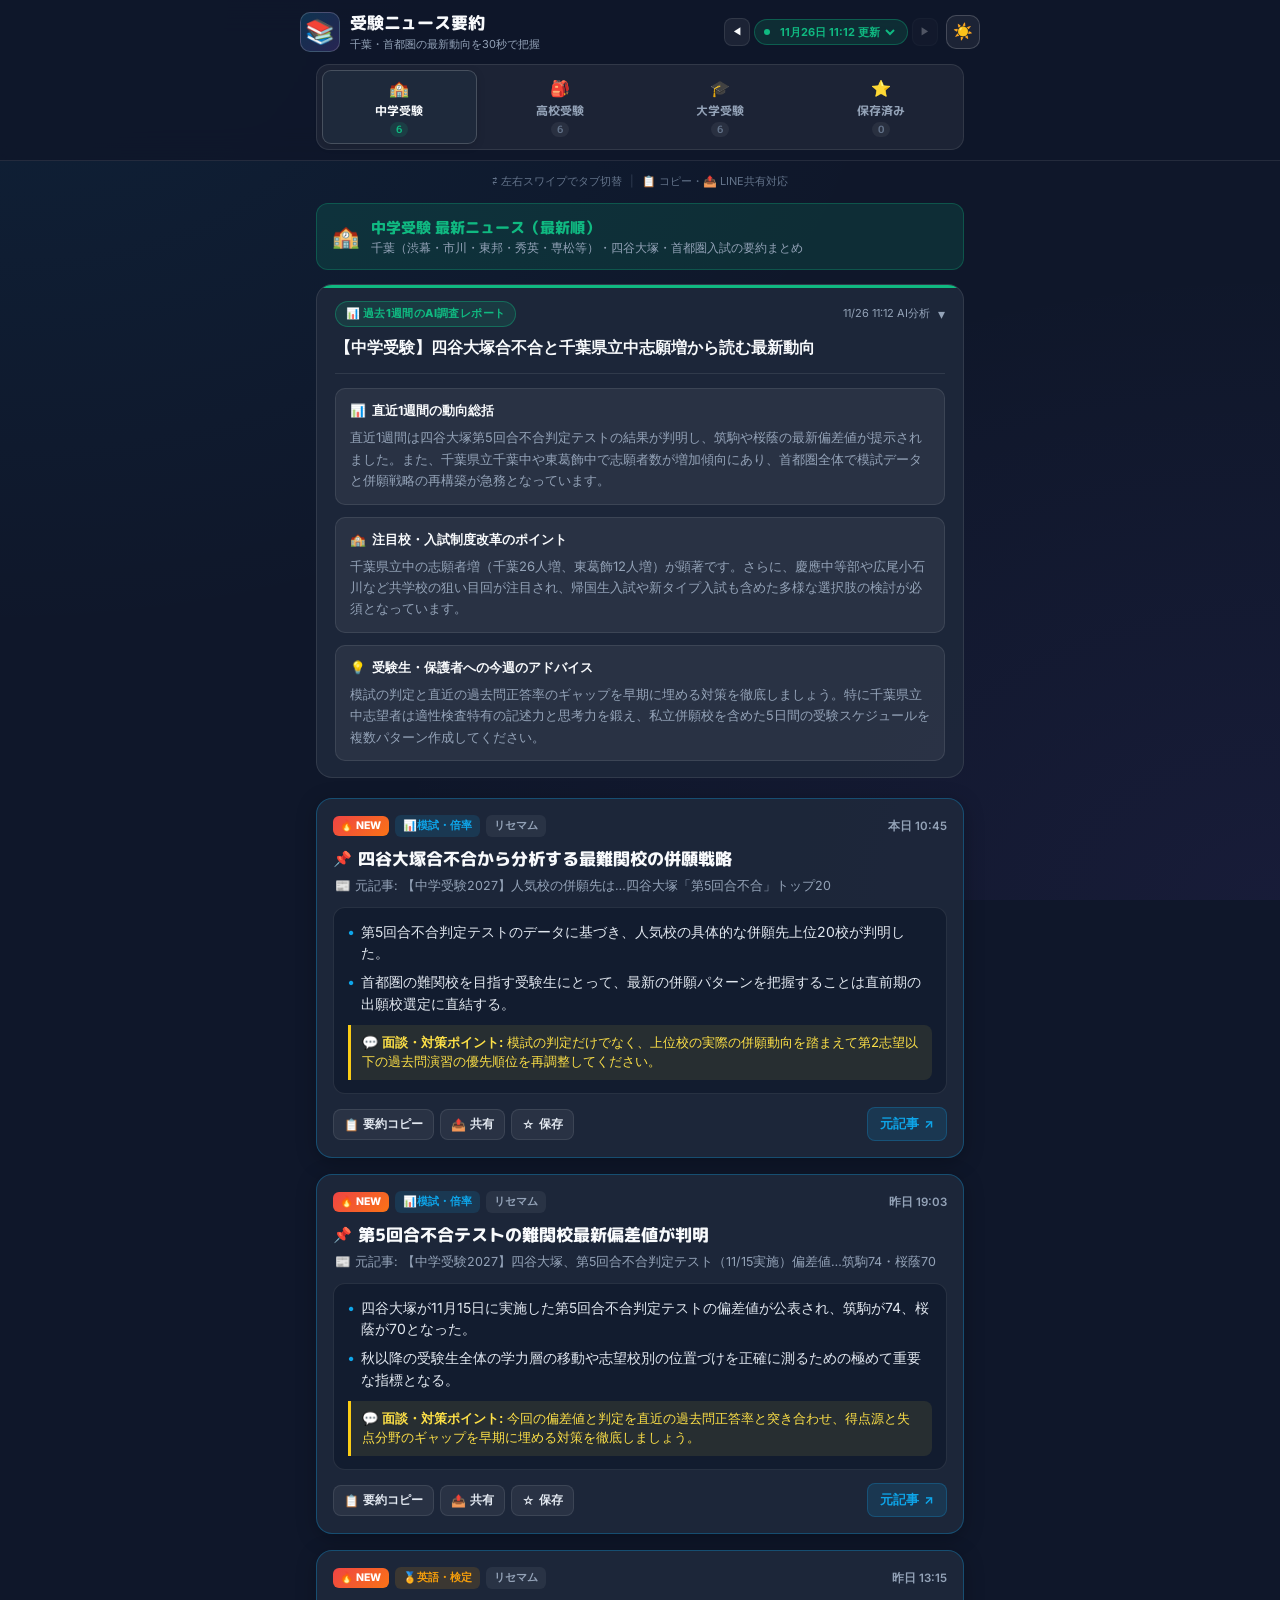
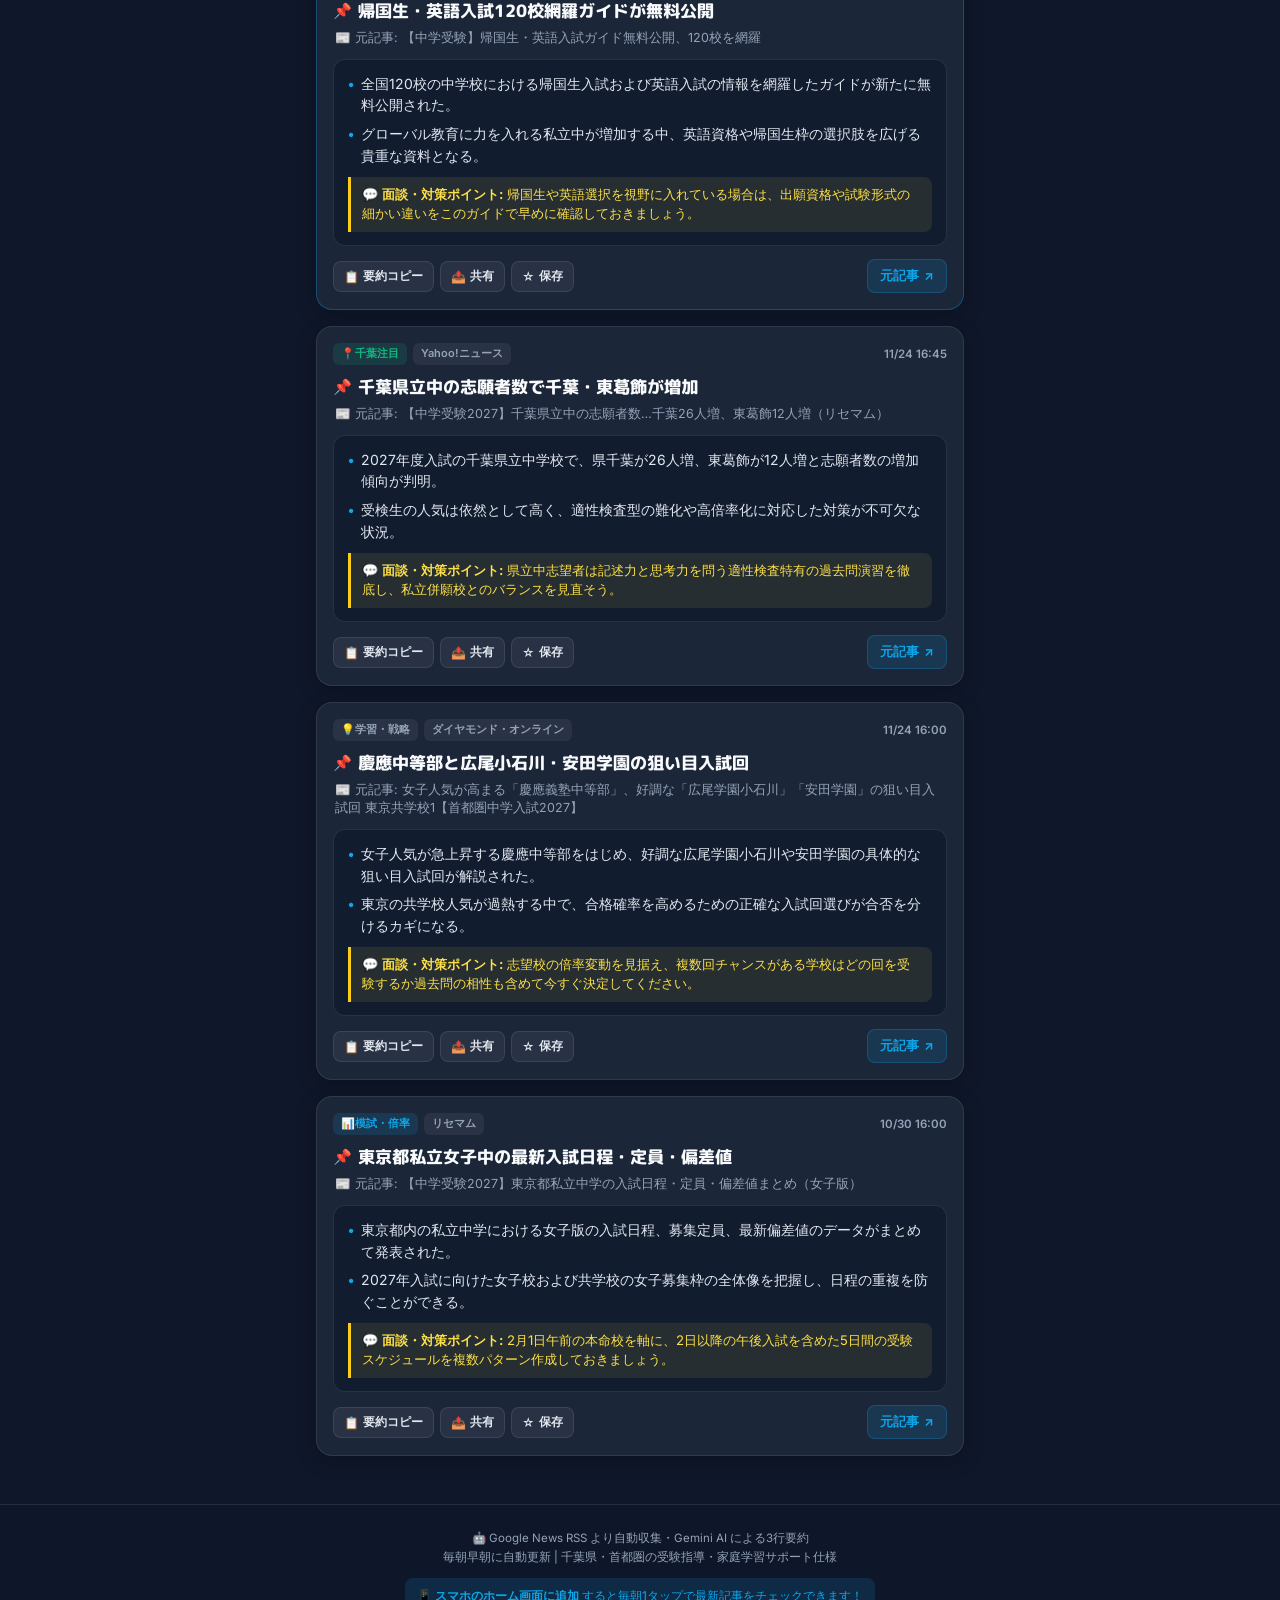
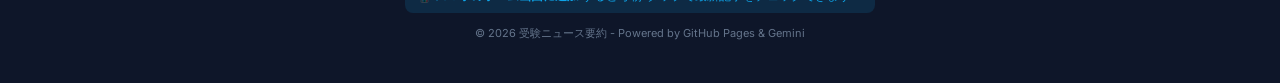
==== commit e8551a12: "chore: 毎朝の受験ニュース要約を自動更新 2026-11-26 11:12 JST" ====
--- a/docs/index.html
+++ b/docs/index.html
@@ -32,7 +32,7 @@
         })();
     </script>
 </head>
-<body data-updated-time="11月25日 12:01" data-updated-date="2026-11-25">
+<body data-updated-time="11月26日 11:12" data-updated-date="2026-11-26">
     <!-- 上部固定ヘッダー＆タブ領域 -->
     <div class="sticky-top-shell">
         <header class="app-header">
@@ -51,7 +51,7 @@
                         <div class="update-badge" id="updateBadge" title="表示日付">
                             <span class="pulse-dot" id="liveDot"></span>
                             <select id="dateSelect" class="date-select" aria-label="表示する日付を選択">
-                                <option value="latest">11月25日 12:01 更新</option>
+                                <option value="latest">11月26日 11:12 更新</option>
                             </select>
                         </div>
                         <button type="button" class="date-nav-btn" id="nextDateBtn" aria-label="翌日のニュースを表示" title="翌日のニュース" disabled>▶</button>
@@ -85,7 +85,7 @@
                 <button type="button" class="tab-btn" data-tab="univ" role="tab" aria-selected="false">
                     <span class="tab-icon">🎓</span>
                     <span class="tab-text">大学受験</span>
-                    <span class="tab-count">5</span>
+                    <span class="tab-count">6</span>
                 </button>
                 <button type="button" class="tab-btn" data-tab="saved" role="tab" aria-selected="false">
                     <span class="tab-icon">⭐</span>
@@ -121,24 +121,24 @@
             <div class="report-header">
                 <span class="report-badge">📊 過去1週間のAI調査レポート</span>
                 <span class="report-header-right">
-                    <span class="report-date">11/25 12:01 AI分析</span>
+                    <span class="report-date">11/26 11:12 AI分析</span>
                     <span class="report-chevron" aria-hidden="true">▾</span>
                 </span>
             </div>
-            <h3 class="report-title">法政大系列校化と千葉県立中動向から読む最新中学受験分析</h3>
+            <h3 class="report-title">【中学受験】四谷大塚合不合と千葉県立中志願増から読む最新動向</h3>
         </summary>
         <div class="report-body">
             <div class="report-section">
                 <div class="report-section-title">📊 <strong>直近1週間の動向総括</strong></div>
-                <div class="report-section-text">今週は法政大系列校化に伴う女子校の過去問需要急変や、千葉県立中（千葉・東葛飾）の志願者増が鮮明化した。さらに神戸・松蔭中の共学化など、首都圏および地方の系列校化や共学化が中長期的な併願戦略に大きな影響を与えている。</div>
+                <div class="report-section-text">直近1週間は四谷大塚第5回合不合判定テストの結果が判明し、筑駒や桜蔭の最新偏差値が提示されました。また、千葉県立千葉中や東葛飾中で志願者数が増加傾向にあり、首都圏全体で模試データと併願戦略の再構築が急務となっています。</div>
             </div>
             <div class="report-section">
                 <div class="report-section-title">🏫 <strong>注目校・入試制度改革のポイント</strong></div>
-                <div class="report-section-text">法政大系列校化による女子校の予想偏差値急上昇が見込まれ、安全校確保が急務。また、千葉県立中では適性検査対策の徹底が求められ、東京共学校（慶應中等部・広尾学園小石川など）や新タイプ入試も含めた精密な日程管理が必要不可欠である。</div>
+                <div class="report-section-text">千葉県立中の志願者増（千葉26人増、東葛飾12人増）が顕著です。さらに、慶應中等部や広尾小石川など共学校の狙い目回が注目され、帰国生入試や新タイプ入試も含めた多様な選択肢の検討が必須となっています。</div>
             </div>
             <div class="report-section">
                 <div class="report-section-title">💡 <strong>受験生・保護者への今週のアドバイス</strong></div>
-                <div class="report-section-text">確定した千葉県私立中・県立中の入試日程と定員を確認し、複数校の出願プランを早急に固めよ。また、今週末の中高一貫校見学や過去問演習を活用し、志望校の傾向把握と実戦力強化を並行して進めることが合格への鍵となる。</div>
+                <div class="report-section-text">模試の判定と直近の過去問正答率のギャップを早期に埋める対策を徹底しましょう。特に千葉県立中志望者は適性検査特有の記述力と思考力を鍛え、私立併願校を含めた5日間の受験スケジュールを複数パターン作成してください。</div>
             </div>
         </div>
     </details>
@@ -146,49 +146,49 @@
             </div>
             <div class="news-grid">
                 
-        <article class="news-card" data-article-id="0b38dbb12f" data-is-new="true">
+        <article class="news-card" data-article-id="0e15aa7bae" data-is-new="true">
             <div class="card-header">
                 <div class="card-badges">
                     <span class="badge-new">🔥 NEW</span>
-                    <span class="topic-badge badge-strategy">💡学習・戦略</span>
+                    <span class="topic-badge badge-exam">📊模試・倍率</span>
                     <span class="card-source">リセマム</span>
                 </div>
                 <div class="card-meta-right">
                     <span class="read-indicator" title="既読">✓ 既読</span>
-                    <span class="card-date">昨日 20:30</span>
-                </div>
-            </div>
-            <h3 class="card-headline-main">法政大系列校化で女子校の過去問売上が激変</h3>
-            <p class="card-original-title">📰 元記事: 【中学受験2027】法政大系列校化で注目集め1位…過去問の売れ行き前年比較で探る注目校＜女子校編</p>
+                    <span class="card-date">本日 10:45</span>
+                </div>
+            </div>
+            <h3 class="card-headline-main">四谷大塚合不合から分析する最難関校の併願戦略</h3>
+            <p class="card-original-title">📰 元記事: 【中学受験2027】人気校の併願先は…四谷大塚「第5回合不合」トップ20</p>
             <div class="summary-box">
                 <div class="summary-points">
-                    <div class="summary-point"><span class="dot">•</span><span>法政大学の系列校化決定に伴い、女子校編の過去問売上ランキングで1位を獲得し注目を集めている。</span></div><div class="summary-point"><span class="dot">•</span><span>大学付属化への期待感から、例年以上に受験生の併願作戦や偏差値変動への影響が強まる見通し。</span></div>
-                </div>
-                <div class="summary-takeaway">💬 <strong>面談・対策ポイント:</strong> 系列校化による人気急上昇は確実なため、予想偏差値の跳ね上がりを見越した安全校の確保と早めの過去問対策が急務。</div>
+                    <div class="summary-point"><span class="dot">•</span><span>第5回合不合判定テストのデータに基づき、人気校の具体的な併願先上位20校が判明した。</span></div><div class="summary-point"><span class="dot">•</span><span>首都圏の難関校を目指す受験生にとって、最新の併願パターンを把握することは直前期の出願校選定に直結する。</span></div>
+                </div>
+                <div class="summary-takeaway">💬 <strong>面談・対策ポイント:</strong> 模試の判定だけでなく、上位校の実際の併願動向を踏まえて第2志望以下の過去問演習の優先順位を再調整してください。</div>
             </div>
             <div class="card-footer">
                 <div class="card-actions">
-                    <button type="button" class="btn-action btn-copy" data-copy="【中学受験】法政大系列校化で女子校の過去問売上が激変
-📰 【中学受験2027】法政大系列校化で注目集め1位…過去問の売れ行き前年比較で探る注目校＜女子校編（リセマム / 昨日 20:30）
-・法政大学の系列校化決定に伴い、女子校編の過去問売上ランキングで1位を獲得し注目を集めている。
-・大学付属化への期待感から、例年以上に受験生の併願作戦や偏差値変動への影響が強まる見通し。
-💡 ポイント: 系列校化による人気急上昇は確実なため、予想偏差値の跳ね上がりを見越した安全校の確保と早めの過去問対策が急務。
-🔗 https://news.google.com/rss/articles/CBMiXEFVX3lxTFBSSFRleUFlNHIzUnUta3pYeXBST2tmalhoXzNyU1Rsb0NCSDk1SzdvMFdRcGFYejRfb1BCLXZ3MnQzcjc1QWRkaHlKY3JBSDhHSlk0TjlGQUJoOFBp?oc=5" onclick="copySummary(this)" title="要約テキストをコピー">
+                    <button type="button" class="btn-action btn-copy" data-copy="【中学受験】四谷大塚合不合から分析する最難関校の併願戦略
+📰 【中学受験2027】人気校の併願先は…四谷大塚「第5回合不合」トップ20（リセマム / 本日 10:45）
+・第5回合不合判定テストのデータに基づき、人気校の具体的な併願先上位20校が判明した。
+・首都圏の難関校を目指す受験生にとって、最新の併願パターンを把握することは直前期の出願校選定に直結する。
+💡 ポイント: 模試の判定だけでなく、上位校の実際の併願動向を踏まえて第2志望以下の過去問演習の優先順位を再調整してください。
+🔗 https://news.google.com/rss/articles/CBMiXEFVX3lxTE5vVG14bHItajJUNjVrZHJMS3dQRld1NWlsTm1CWVBKYUlESFMwSEJfT3hBZE51R2tpeTZUaTg3V01qaDlxMnQzXzVuY2gydGRwZml3cDFiTG1jMm5k?oc=5" onclick="copySummary(this)" title="要約テキストをコピー">
                         <span>📋</span><span>要約コピー</span>
                     </button>
-                    <button type="button" class="btn-action btn-share" data-copy="【中学受験】法政大系列校化で女子校の過去問売上が激変
-📰 【中学受験2027】法政大系列校化で注目集め1位…過去問の売れ行き前年比較で探る注目校＜女子校編（リセマム / 昨日 20:30）
-・法政大学の系列校化決定に伴い、女子校編の過去問売上ランキングで1位を獲得し注目を集めている。
-・大学付属化への期待感から、例年以上に受験生の併願作戦や偏差値変動への影響が強まる見通し。
-💡 ポイント: 系列校化による人気急上昇は確実なため、予想偏差値の跳ね上がりを見越した安全校の確保と早めの過去問対策が急務。
-🔗 https://news.google.com/rss/articles/CBMiXEFVX3lxTFBSSFRleUFlNHIzUnUta3pYeXBST2tmalhoXzNyU1Rsb0NCSDk1SzdvMFdRcGFYejRfb1BCLXZ3MnQzcjc1QWRkaHlKY3JBSDhHSlk0TjlGQUJoOFBp?oc=5" data-title="法政大系列校化で女子校の過去問売上が激変" data-url="https://news.google.com/rss/articles/CBMiXEFVX3lxTFBSSFRleUFlNHIzUnUta3pYeXBST2tmalhoXzNyU1Rsb0NCSDk1SzdvMFdRcGFYejRfb1BCLXZ3MnQzcjc1QWRkaHlKY3JBSDhHSlk0TjlGQUJoOFBp?oc=5" onclick="shareArticle(this)" title="LINEや他アプリで共有">
+                    <button type="button" class="btn-action btn-share" data-copy="【中学受験】四谷大塚合不合から分析する最難関校の併願戦略
+📰 【中学受験2027】人気校の併願先は…四谷大塚「第5回合不合」トップ20（リセマム / 本日 10:45）
+・第5回合不合判定テストのデータに基づき、人気校の具体的な併願先上位20校が判明した。
+・首都圏の難関校を目指す受験生にとって、最新の併願パターンを把握することは直前期の出願校選定に直結する。
+💡 ポイント: 模試の判定だけでなく、上位校の実際の併願動向を踏まえて第2志望以下の過去問演習の優先順位を再調整してください。
+🔗 https://news.google.com/rss/articles/CBMiXEFVX3lxTE5vVG14bHItajJUNjVrZHJMS3dQRld1NWlsTm1CWVBKYUlESFMwSEJfT3hBZE51R2tpeTZUaTg3V01qaDlxMnQzXzVuY2gydGRwZml3cDFiTG1jMm5k?oc=5" data-title="四谷大塚合不合から分析する最難関校の併願戦略" data-url="https://news.google.com/rss/articles/CBMiXEFVX3lxTE5vVG14bHItajJUNjVrZHJMS3dQRld1NWlsTm1CWVBKYUlESFMwSEJfT3hBZE51R2tpeTZUaTg3V01qaDlxMnQzXzVuY2gydGRwZml3cDFiTG1jMm5k?oc=5" onclick="shareArticle(this)" title="LINEや他アプリで共有">
                         <span>📤</span><span>共有</span>
                     </button>
-                    <button type="button" class="btn-action btn-bookmark" data-article-id="0b38dbb12f" onclick="toggleBookmark(this, '0b38dbb12f')" title="あとで読む（保存）">
+                    <button type="button" class="btn-action btn-bookmark" data-article-id="0e15aa7bae" onclick="toggleBookmark(this, '0e15aa7bae')" title="あとで読む（保存）">
                         <span class="bm-icon">☆</span><span class="bm-text">保存</span>
                     </button>
                 </div>
-                <a href="https://news.google.com/rss/articles/CBMiXEFVX3lxTFBSSFRleUFlNHIzUnUta3pYeXBST2tmalhoXzNyU1Rsb0NCSDk1SzdvMFdRcGFYejRfb1BCLXZ3MnQzcjc1QWRkaHlKY3JBSDhHSlk0TjlGQUJoOFBp?oc=5" target="_blank" rel="noopener noreferrer" class="btn-read-more" onclick="markAsRead('0b38dbb12f')">
+                <a href="https://news.google.com/rss/articles/CBMiXEFVX3lxTE5vVG14bHItajJUNjVrZHJMS3dQRld1NWlsTm1CWVBKYUlESFMwSEJfT3hBZE51R2tpeTZUaTg3V01qaDlxMnQzXzVuY2gydGRwZml3cDFiTG1jMm5k?oc=5" target="_blank" rel="noopener noreferrer" class="btn-read-more" onclick="markAsRead('0e15aa7bae')">
                     <span>元記事</span>
                     <span>↗</span>
                 </a>
@@ -196,49 +196,49 @@
         </article>
         
 
-        <article class="news-card" data-article-id="b91a7a20fc" data-is-new="true">
+        <article class="news-card" data-article-id="11314dff2c" data-is-new="true">
             <div class="card-header">
                 <div class="card-badges">
                     <span class="badge-new">🔥 NEW</span>
-                    <span class="topic-badge badge-system">📝制度・日程</span>
+                    <span class="topic-badge badge-exam">📊模試・倍率</span>
                     <span class="card-source">リセマム</span>
                 </div>
                 <div class="card-meta-right">
                     <span class="read-indicator" title="既読">✓ 既読</span>
-                    <span class="card-date">昨日 19:45</span>
-                </div>
-            </div>
-            <h3 class="card-headline-main">神戸・松蔭中が全コース共学化と男女募集へ</h3>
-            <p class="card-original-title">📰 元記事: 【中学受験2028】神戸・松蔭中、全コース共学化…DSも男女募集</p>
+                    <span class="card-date">昨日 19:03</span>
+                </div>
+            </div>
+            <h3 class="card-headline-main">第5回合不合テストの難関校最新偏差値が判明</h3>
+            <p class="card-original-title">📰 元記事: 【中学受験2027】四谷大塚、第5回合不合判定テスト（11/15実施）偏差値…筑駒74・桜蔭70</p>
             <div class="summary-box">
                 <div class="summary-points">
-                    <div class="summary-point"><span class="dot">•</span><span>2028年度入試に向け、神戸・松蔭中学校が全コースの共学化およびDSコースの男女募集開始を発表。</span></div><div class="summary-point"><span class="dot">•</span><span>関西圏における中高一貫校の共学化トレンドを受け、多様なニーズを取り込むための大きな組織改革。</span></div>
-                </div>
-                <div class="summary-takeaway">💬 <strong>面談・対策ポイント:</strong> 志願者層の変化や新課程入試への影響を注視し、数年スパンでの中長期的な併願パターン構築を意識しておこう。</div>
+                    <div class="summary-point"><span class="dot">•</span><span>四谷大塚が11月15日に実施した第5回合不合判定テストの偏差値が公表され、筑駒が74、桜蔭が70となった。</span></div><div class="summary-point"><span class="dot">•</span><span>秋以降の受験生全体の学力層の移動や志望校別の位置づけを正確に測るための極めて重要な指標となる。</span></div>
+                </div>
+                <div class="summary-takeaway">💬 <strong>面談・対策ポイント:</strong> 今回の偏差値と判定を直近の過去問正答率と突き合わせ、得点源と失点分野のギャップを早期に埋める対策を徹底しましょう。</div>
             </div>
             <div class="card-footer">
                 <div class="card-actions">
-                    <button type="button" class="btn-action btn-copy" data-copy="【中学受験】神戸・松蔭中が全コース共学化と男女募集へ
-📰 【中学受験2028】神戸・松蔭中、全コース共学化…DSも男女募集（リセマム / 昨日 19:45）
-・2028年度入試に向け、神戸・松蔭中学校が全コースの共学化およびDSコースの男女募集開始を発表。
-・関西圏における中高一貫校の共学化トレンドを受け、多様なニーズを取り込むための大きな組織改革。
-💡 ポイント: 志願者層の変化や新課程入試への影響を注視し、数年スパンでの中長期的な併願パターン構築を意識しておこう。
-🔗 https://news.google.com/rss/articles/CBMiXEFVX3lxTE02Q1p2NmQ0NGdkc1F6YW5UbjZLckhlWDh1UzFXMVpBTnlJcGhYakxrMlNON2lwejMyZUlEVHlid0YxZ3dsdnFQQ0VmNWxWZFVGam9aRzJHcGE5VUhu?oc=5" onclick="copySummary(this)" title="要約テキストをコピー">
+                    <button type="button" class="btn-action btn-copy" data-copy="【中学受験】第5回合不合テストの難関校最新偏差値が判明
+📰 【中学受験2027】四谷大塚、第5回合不合判定テスト（11/15実施）偏差値…筑駒74・桜蔭70（リセマム / 昨日 19:03）
+・四谷大塚が11月15日に実施した第5回合不合判定テストの偏差値が公表され、筑駒が74、桜蔭が70となった。
+・秋以降の受験生全体の学力層の移動や志望校別の位置づけを正確に測るための極めて重要な指標となる。
+💡 ポイント: 今回の偏差値と判定を直近の過去問正答率と突き合わせ、得点源と失点分野のギャップを早期に埋める対策を徹底しましょう。
+🔗 https://news.google.com/rss/articles/CBMiXEFVX3lxTE1IWm83cDRTc0xROFU2NzhydnU3dHUzd0UtY3BrVTJvSnB3djMyMDVfR3Rja2FkN2JGRkZKcWZIa0QxVUlJV3R1Y1JHUGJiMFB2cWFvaWF5bFYxeTRw?oc=5" onclick="copySummary(this)" title="要約テキストをコピー">
                         <span>📋</span><span>要約コピー</span>
                     </button>
-                    <button type="button" class="btn-action btn-share" data-copy="【中学受験】神戸・松蔭中が全コース共学化と男女募集へ
-📰 【中学受験2028】神戸・松蔭中、全コース共学化…DSも男女募集（リセマム / 昨日 19:45）
-・2028年度入試に向け、神戸・松蔭中学校が全コースの共学化およびDSコースの男女募集開始を発表。
-・関西圏における中高一貫校の共学化トレンドを受け、多様なニーズを取り込むための大きな組織改革。
-💡 ポイント: 志願者層の変化や新課程入試への影響を注視し、数年スパンでの中長期的な併願パターン構築を意識しておこう。
-🔗 https://news.google.com/rss/articles/CBMiXEFVX3lxTE02Q1p2NmQ0NGdkc1F6YW5UbjZLckhlWDh1UzFXMVpBTnlJcGhYakxrMlNON2lwejMyZUlEVHlid0YxZ3dsdnFQQ0VmNWxWZFVGam9aRzJHcGE5VUhu?oc=5" data-title="神戸・松蔭中が全コース共学化と男女募集へ" data-url="https://news.google.com/rss/articles/CBMiXEFVX3lxTE02Q1p2NmQ0NGdkc1F6YW5UbjZLckhlWDh1UzFXMVpBTnlJcGhYakxrMlNON2lwejMyZUlEVHlid0YxZ3dsdnFQQ0VmNWxWZFVGam9aRzJHcGE5VUhu?oc=5" onclick="shareArticle(this)" title="LINEや他アプリで共有">
+                    <button type="button" class="btn-action btn-share" data-copy="【中学受験】第5回合不合テストの難関校最新偏差値が判明
+📰 【中学受験2027】四谷大塚、第5回合不合判定テスト（11/15実施）偏差値…筑駒74・桜蔭70（リセマム / 昨日 19:03）
+・四谷大塚が11月15日に実施した第5回合不合判定テストの偏差値が公表され、筑駒が74、桜蔭が70となった。
+・秋以降の受験生全体の学力層の移動や志望校別の位置づけを正確に測るための極めて重要な指標となる。
+💡 ポイント: 今回の偏差値と判定を直近の過去問正答率と突き合わせ、得点源と失点分野のギャップを早期に埋める対策を徹底しましょう。
+🔗 https://news.google.com/rss/articles/CBMiXEFVX3lxTE1IWm83cDRTc0xROFU2NzhydnU3dHUzd0UtY3BrVTJvSnB3djMyMDVfR3Rja2FkN2JGRkZKcWZIa0QxVUlJV3R1Y1JHUGJiMFB2cWFvaWF5bFYxeTRw?oc=5" data-title="第5回合不合テストの難関校最新偏差値が判明" data-url="https://news.google.com/rss/articles/CBMiXEFVX3lxTE1IWm83cDRTc0xROFU2NzhydnU3dHUzd0UtY3BrVTJvSnB3djMyMDVfR3Rja2FkN2JGRkZKcWZIa0QxVUlJV3R1Y1JHUGJiMFB2cWFvaWF5bFYxeTRw?oc=5" onclick="shareArticle(this)" title="LINEや他アプリで共有">
                         <span>📤</span><span>共有</span>
                     </button>
-                    <button type="button" class="btn-action btn-bookmark" data-article-id="b91a7a20fc" onclick="toggleBookmark(this, 'b91a7a20fc')" title="あとで読む（保存）">
+                    <button type="button" class="btn-action btn-bookmark" data-article-id="11314dff2c" onclick="toggleBookmark(this, '11314dff2c')" title="あとで読む（保存）">
                         <span class="bm-icon">☆</span><span class="bm-text">保存</span>
                     </button>
                 </div>
-                <a href="https://news.google.com/rss/articles/CBMiXEFVX3lxTE02Q1p2NmQ0NGdkc1F6YW5UbjZLckhlWDh1UzFXMVpBTnlJcGhYakxrMlNON2lwejMyZUlEVHlid0YxZ3dsdnFQQ0VmNWxWZFVGam9aRzJHcGE5VUhu?oc=5" target="_blank" rel="noopener noreferrer" class="btn-read-more" onclick="markAsRead('b91a7a20fc')">
+                <a href="https://news.google.com/rss/articles/CBMiXEFVX3lxTE1IWm83cDRTc0xROFU2NzhydnU3dHUzd0UtY3BrVTJvSnB3djMyMDVfR3Rja2FkN2JGRkZKcWZIa0QxVUlJV3R1Y1JHUGJiMFB2cWFvaWF5bFYxeTRw?oc=5" target="_blank" rel="noopener noreferrer" class="btn-read-more" onclick="markAsRead('11314dff2c')">
                     <span>元記事</span>
                     <span>↗</span>
                 </a>
@@ -246,16 +246,66 @@
         </article>
         
 
-        <article class="news-card" data-article-id="5dceba3119" data-is-new="true">
+        <article class="news-card" data-article-id="c76a224e70" data-is-new="true">
             <div class="card-header">
                 <div class="card-badges">
                     <span class="badge-new">🔥 NEW</span>
+                    <span class="topic-badge badge-cert">🏅英語・検定</span>
+                    <span class="card-source">リセマム</span>
+                </div>
+                <div class="card-meta-right">
+                    <span class="read-indicator" title="既読">✓ 既読</span>
+                    <span class="card-date">昨日 13:15</span>
+                </div>
+            </div>
+            <h3 class="card-headline-main">帰国生・英語入試120校網羅ガイドが無料公開</h3>
+            <p class="card-original-title">📰 元記事: 【中学受験】帰国生・英語入試ガイド無料公開、120校を網羅</p>
+            <div class="summary-box">
+                <div class="summary-points">
+                    <div class="summary-point"><span class="dot">•</span><span>全国120校の中学校における帰国生入試および英語入試の情報を網羅したガイドが新たに無料公開された。</span></div><div class="summary-point"><span class="dot">•</span><span>グローバル教育に力を入れる私立中が増加する中、英語資格や帰国生枠の選択肢を広げる貴重な資料となる。</span></div>
+                </div>
+                <div class="summary-takeaway">💬 <strong>面談・対策ポイント:</strong> 帰国生や英語選択を視野に入れている場合は、出願資格や試験形式の細かい違いをこのガイドで早めに確認しておきましょう。</div>
+            </div>
+            <div class="card-footer">
+                <div class="card-actions">
+                    <button type="button" class="btn-action btn-copy" data-copy="【中学受験】帰国生・英語入試120校網羅ガイドが無料公開
+📰 【中学受験】帰国生・英語入試ガイド無料公開、120校を網羅（リセマム / 昨日 13:15）
+・全国120校の中学校における帰国生入試および英語入試の情報を網羅したガイドが新たに無料公開された。
+・グローバル教育に力を入れる私立中が増加する中、英語資格や帰国生枠の選択肢を広げる貴重な資料となる。
+💡 ポイント: 帰国生や英語選択を視野に入れている場合は、出願資格や試験形式の細かい違いをこのガイドで早めに確認しておきましょう。
+🔗 https://news.google.com/rss/articles/CBMiXEFVX3lxTE5rOW1kQjdyenZZM1RZdEgteDdha1NDSEpzYUZvRnZrRkxGU0pMZUJKa2RoUURBTnFDZGRUOFJTRy1qY3M2ajhfamRZRHFOWUZ3eE1yV2xoSUpLdGRZ?oc=5" onclick="copySummary(this)" title="要約テキストをコピー">
+                        <span>📋</span><span>要約コピー</span>
+                    </button>
+                    <button type="button" class="btn-action btn-share" data-copy="【中学受験】帰国生・英語入試120校網羅ガイドが無料公開
+📰 【中学受験】帰国生・英語入試ガイド無料公開、120校を網羅（リセマム / 昨日 13:15）
+・全国120校の中学校における帰国生入試および英語入試の情報を網羅したガイドが新たに無料公開された。
+・グローバル教育に力を入れる私立中が増加する中、英語資格や帰国生枠の選択肢を広げる貴重な資料となる。
+💡 ポイント: 帰国生や英語選択を視野に入れている場合は、出願資格や試験形式の細かい違いをこのガイドで早めに確認しておきましょう。
+🔗 https://news.google.com/rss/articles/CBMiXEFVX3lxTE5rOW1kQjdyenZZM1RZdEgteDdha1NDSEpzYUZvRnZrRkxGU0pMZUJKa2RoUURBTnFDZGRUOFJTRy1qY3M2ajhfamRZRHFOWUZ3eE1yV2xoSUpLdGRZ?oc=5" data-title="帰国生・英語入試120校網羅ガイドが無料公開" data-url="https://news.google.com/rss/articles/CBMiXEFVX3lxTE5rOW1kQjdyenZZM1RZdEgteDdha1NDSEpzYUZvRnZrRkxGU0pMZUJKa2RoUURBTnFDZGRUOFJTRy1qY3M2ajhfamRZRHFOWUZ3eE1yV2xoSUpLdGRZ?oc=5" onclick="shareArticle(this)" title="LINEや他アプリで共有">
+                        <span>📤</span><span>共有</span>
+                    </button>
+                    <button type="button" class="btn-action btn-bookmark" data-article-id="c76a224e70" onclick="toggleBookmark(this, 'c76a224e70')" title="あとで読む（保存）">
+                        <span class="bm-icon">☆</span><span class="bm-text">保存</span>
+                    </button>
+                </div>
+                <a href="https://news.google.com/rss/articles/CBMiXEFVX3lxTE5rOW1kQjdyenZZM1RZdEgteDdha1NDSEpzYUZvRnZrRkxGU0pMZUJKa2RoUURBTnFDZGRUOFJTRy1qY3M2ajhfamRZRHFOWUZ3eE1yV2xoSUpLdGRZ?oc=5" target="_blank" rel="noopener noreferrer" class="btn-read-more" onclick="markAsRead('c76a224e70')">
+                    <span>元記事</span>
+                    <span>↗</span>
+                </a>
+            </div>
+        </article>
+        
+
+        <article class="news-card" data-article-id="5dceba3119" data-is-new="false">
+            <div class="card-header">
+                <div class="card-badges">
+                    
                     <span class="topic-badge badge-chiba">📍千葉注目</span>
                     <span class="card-source">Yahoo!ニュース</span>
                 </div>
                 <div class="card-meta-right">
                     <span class="read-indicator" title="既読">✓ 既読</span>
-                    <span class="card-date">昨日 16:45</span>
+                    <span class="card-date">11/24 16:45</span>
                 </div>
             </div>
             <h3 class="card-headline-main">千葉県立中の志願者数で千葉・東葛飾が増加</h3>
@@ -269,7 +319,7 @@
             <div class="card-footer">
                 <div class="card-actions">
                     <button type="button" class="btn-action btn-copy" data-copy="【中学受験】千葉県立中の志願者数で千葉・東葛飾が増加
-📰 【中学受験2027】千葉県立中の志願者数…千葉26人増、東葛飾12人増（リセマム）（Yahoo!ニュース / 昨日 16:45）
+📰 【中学受験2027】千葉県立中の志願者数…千葉26人増、東葛飾12人増（リセマム）（Yahoo!ニュース / 11/24 16:45）
 ・2027年度入試の千葉県立中学校で、県千葉が26人増、東葛飾が12人増と志願者数の増加傾向が判明。
 ・受検生の人気は依然として高く、適性検査型の難化や高倍率化に対応した対策が不可欠な状況。
 💡 ポイント: 県立中志望者は記述力と思考力を問う適性検査特有の過去問演習を徹底し、私立併願校とのバランスを見直そう。
@@ -277,7 +327,7 @@
                         <span>📋</span><span>要約コピー</span>
                     </button>
                     <button type="button" class="btn-action btn-share" data-copy="【中学受験】千葉県立中の志願者数で千葉・東葛飾が増加
-📰 【中学受験2027】千葉県立中の志願者数…千葉26人増、東葛飾12人増（リセマム）（Yahoo!ニュース / 昨日 16:45）
+📰 【中学受験2027】千葉県立中の志願者数…千葉26人増、東葛飾12人増（リセマム）（Yahoo!ニュース / 11/24 16:45）
 ・2027年度入試の千葉県立中学校で、県千葉が26人増、東葛飾が12人増と志願者数の増加傾向が判明。
 ・受検生の人気は依然として高く、適性検査型の難化や高倍率化に対応した対策が不可欠な状況。
 💡 ポイント: 県立中志望者は記述力と思考力を問う適性検査特有の過去問演習を徹底し、私立併願校とのバランスを見直そう。
@@ -296,49 +346,49 @@
         </article>
         
 
-        <article class="news-card" data-article-id="daf0e3f735" data-is-new="true">
+        <article class="news-card" data-article-id="b51503b384" data-is-new="false">
             <div class="card-header">
                 <div class="card-badges">
-                    <span class="badge-new">🔥 NEW</span>
+                    
                     <span class="topic-badge badge-strategy">💡学習・戦略</span>
                     <span class="card-source">ダイヤモンド・オンライン</span>
                 </div>
                 <div class="card-meta-right">
                     <span class="read-indicator" title="既読">✓ 既読</span>
-                    <span class="card-date">昨日 16:00</span>
-                </div>
-            </div>
-            <h3 class="card-headline-main">首都圏共学校で慶應中等部と広尾小石川が注目</h3>
-            <p class="card-original-title">📰 元記事: 女子人気が高まる「慶應義塾中等部」、好調な「広尾学園小石川」「安田学園」の狙い目入試回 東京共学校1【首都圏中学入試2027】 | 新時代「受験」展望と検証</p>
+                    <span class="card-date">11/24 16:00</span>
+                </div>
+            </div>
+            <h3 class="card-headline-main">慶應中等部と広尾小石川・安田学園の狙い目入試回</h3>
+            <p class="card-original-title">📰 元記事: 女子人気が高まる「慶應義塾中等部」、好調な「広尾学園小石川」「安田学園」の狙い目入試回 東京共学校1【首都圏中学入試2027】</p>
             <div class="summary-box">
                 <div class="summary-points">
-                    <div class="summary-point"><span class="dot">•</span><span>女子人気が根強い慶應義塾中等部や、好調を維持する広尾学園小石川・安田学園の狙い目入試回を分析。</span></div><div class="summary-point"><span class="dot">•</span><span>首都圏難関・上位校戦線において、学校ごとの出題傾向の変化と合格難易度のリアルな動向を解説。</span></div>
-                </div>
-                <div class="summary-takeaway">💬 <strong>面談・対策ポイント:</strong> 共学校の人気集中校は微細な配点や試験日の重複が合否を分けるため、最新の入試日程と過去問相性を照らし合わせよ。</div>
+                    <div class="summary-point"><span class="dot">•</span><span>女子人気が急上昇する慶應中等部をはじめ、好調な広尾学園小石川や安田学園の具体的な狙い目入試回が解説された。</span></div><div class="summary-point"><span class="dot">•</span><span>東京の共学校人気が過熱する中で、合格確率を高めるための正確な入試回選びが合否を分けるカギになる。</span></div>
+                </div>
+                <div class="summary-takeaway">💬 <strong>面談・対策ポイント:</strong> 志望校の倍率変動を見据え、複数回チャンスがある学校はどの回を受験するか過去問の相性も含めて今すぐ決定してください。</div>
             </div>
             <div class="card-footer">
                 <div class="card-actions">
-                    <button type="button" class="btn-action btn-copy" data-copy="【中学受験】首都圏共学校で慶應中等部と広尾小石川が注目
-📰 女子人気が高まる「慶應義塾中等部」、好調な「広尾学園小石川」「安田学園」の狙い目入試回 東京共学校1【首都圏中学入試2027】 | 新時代「受験」展望と検証（ダイヤモンド・オンライン / 昨日 16:00）
-・女子人気が根強い慶應義塾中等部や、好調を維持する広尾学園小石川・安田学園の狙い目入試回を分析。
-・首都圏難関・上位校戦線において、学校ごとの出題傾向の変化と合格難易度のリアルな動向を解説。
-💡 ポイント: 共学校の人気集中校は微細な配点や試験日の重複が合否を分けるため、最新の入試日程と過去問相性を照らし合わせよ。
+                    <button type="button" class="btn-action btn-copy" data-copy="【中学受験】慶應中等部と広尾小石川・安田学園の狙い目入試回
+📰 女子人気が高まる「慶應義塾中等部」、好調な「広尾学園小石川」「安田学園」の狙い目入試回 東京共学校1【首都圏中学入試2027】（ダイヤモンド・オンライン / 11/24 16:00）
+・女子人気が急上昇する慶應中等部をはじめ、好調な広尾学園小石川や安田学園の具体的な狙い目入試回が解説された。
+・東京の共学校人気が過熱する中で、合格確率を高めるための正確な入試回選びが合否を分けるカギになる。
+💡 ポイント: 志望校の倍率変動を見据え、複数回チャンスがある学校はどの回を受験するか過去問の相性も含めて今すぐ決定してください。
 🔗 https://news.google.com/rss/articles/CBMiTEFVX3lxTE16cVFNczlTRm9sU2pWa2lySmRVek4xeWdSV013VHdpV2Y2UVJuSnJSRlU0QktCVnptc3dNVGsxTXAyaFdtMmJZU19QYTc?oc=5" onclick="copySummary(this)" title="要約テキストをコピー">
                         <span>📋</span><span>要約コピー</span>
                     </button>
-                    <button type="button" class="btn-action btn-share" data-copy="【中学受験】首都圏共学校で慶應中等部と広尾小石川が注目
-📰 女子人気が高まる「慶應義塾中等部」、好調な「広尾学園小石川」「安田学園」の狙い目入試回 東京共学校1【首都圏中学入試2027】 | 新時代「受験」展望と検証（ダイヤモンド・オンライン / 昨日 16:00）
-・女子人気が根強い慶應義塾中等部や、好調を維持する広尾学園小石川・安田学園の狙い目入試回を分析。
-・首都圏難関・上位校戦線において、学校ごとの出題傾向の変化と合格難易度のリアルな動向を解説。
-💡 ポイント: 共学校の人気集中校は微細な配点や試験日の重複が合否を分けるため、最新の入試日程と過去問相性を照らし合わせよ。
-🔗 https://news.google.com/rss/articles/CBMiTEFVX3lxTE16cVFNczlTRm9sU2pWa2lySmRVek4xeWdSV013VHdpV2Y2UVJuSnJSRlU0QktCVnptc3dNVGsxTXAyaFdtMmJZU19QYTc?oc=5" data-title="首都圏共学校で慶應中等部と広尾小石川が注目" data-url="https://news.google.com/rss/articles/CBMiTEFVX3lxTE16cVFNczlTRm9sU2pWa2lySmRVek4xeWdSV013VHdpV2Y2UVJuSnJSRlU0QktCVnptc3dNVGsxTXAyaFdtMmJZU19QYTc?oc=5" onclick="shareArticle(this)" title="LINEや他アプリで共有">
+                    <button type="button" class="btn-action btn-share" data-copy="【中学受験】慶應中等部と広尾小石川・安田学園の狙い目入試回
+📰 女子人気が高まる「慶應義塾中等部」、好調な「広尾学園小石川」「安田学園」の狙い目入試回 東京共学校1【首都圏中学入試2027】（ダイヤモンド・オンライン / 11/24 16:00）
+・女子人気が急上昇する慶應中等部をはじめ、好調な広尾学園小石川や安田学園の具体的な狙い目入試回が解説された。
+・東京の共学校人気が過熱する中で、合格確率を高めるための正確な入試回選びが合否を分けるカギになる。
+💡 ポイント: 志望校の倍率変動を見据え、複数回チャンスがある学校はどの回を受験するか過去問の相性も含めて今すぐ決定してください。
+🔗 https://news.google.com/rss/articles/CBMiTEFVX3lxTE16cVFNczlTRm9sU2pWa2lySmRVek4xeWdSV013VHdpV2Y2UVJuSnJSRlU0QktCVnptc3dNVGsxTXAyaFdtMmJZU19QYTc?oc=5" data-title="慶應中等部と広尾小石川・安田学園の狙い目入試回" data-url="https://news.google.com/rss/articles/CBMiTEFVX3lxTE16cVFNczlTRm9sU2pWa2lySmRVek4xeWdSV013VHdpV2Y2UVJuSnJSRlU0QktCVnptc3dNVGsxTXAyaFdtMmJZU19QYTc?oc=5" onclick="shareArticle(this)" title="LINEや他アプリで共有">
                         <span>📤</span><span>共有</span>
                     </button>
-                    <button type="button" class="btn-action btn-bookmark" data-article-id="daf0e3f735" onclick="toggleBookmark(this, 'daf0e3f735')" title="あとで読む（保存）">
+                    <button type="button" class="btn-action btn-bookmark" data-article-id="b51503b384" onclick="toggleBookmark(this, 'b51503b384')" title="あとで読む（保存）">
                         <span class="bm-icon">☆</span><span class="bm-text">保存</span>
                     </button>
                 </div>
-                <a href="https://news.google.com/rss/articles/CBMiTEFVX3lxTE16cVFNczlTRm9sU2pWa2lySmRVek4xeWdSV013VHdpV2Y2UVJuSnJSRlU0QktCVnptc3dNVGsxTXAyaFdtMmJZU19QYTc?oc=5" target="_blank" rel="noopener noreferrer" class="btn-read-more" onclick="markAsRead('daf0e3f735')">
+                <a href="https://news.google.com/rss/articles/CBMiTEFVX3lxTE16cVFNczlTRm9sU2pWa2lySmRVek4xeWdSV013VHdpV2Y2UVJuSnJSRlU0QktCVnptc3dNVGsxTXAyaFdtMmJZU19QYTc?oc=5" target="_blank" rel="noopener noreferrer" class="btn-read-more" onclick="markAsRead('b51503b384')">
                     <span>元記事</span>
                     <span>↗</span>
                 </a>
@@ -346,99 +396,49 @@
         </article>
         
 
-        <article class="news-card" data-article-id="90c7343137" data-is-new="true">
-            <div class="card-header">
-                <div class="card-badges">
-                    <span class="badge-new">🔥 NEW</span>
-                    <span class="topic-badge badge-strategy">💡学習・戦略</span>
-                    <span class="card-source">リセマム</span>
-                </div>
-                <div class="card-meta-right">
-                    <span class="read-indicator" title="既読">✓ 既読</span>
-                    <span class="card-date">昨日 10:15</span>
-                </div>
-            </div>
-            <h3 class="card-headline-main">今週末開催の中高一貫校見学情報</h3>
-            <p class="card-original-title">📰 元記事: 【中学受験】今週末行ける中高一貫「学校見学」11/28-29…栄光学園、明大明治など10校</p>
-            <div class="summary-box">
-                <div class="summary-points">
-                    <div class="summary-point"><span class="dot">•</span><span>11月28日と29日に栄光学園や明大明治など首都圏の注目校10校で学校見学が実施されます。</span></div><div class="summary-point"><span class="dot">•</span><span>直前期のモチベーション維持や志望校最終決定に向け、実際のキャンパスの雰囲気を体感できる貴重な機会です。</span></div>
-                </div>
-                <div class="summary-takeaway">💬 <strong>面談・対策ポイント:</strong> 直前期の気分転換を兼ねて、志望校の校風を直接肌で感じ直すラストチャンスとして活用しましょう。</div>
-            </div>
-            <div class="card-footer">
-                <div class="card-actions">
-                    <button type="button" class="btn-action btn-copy" data-copy="【中学受験】今週末開催の中高一貫校見学情報
-📰 【中学受験】今週末行ける中高一貫「学校見学」11/28-29…栄光学園、明大明治など10校（リセマム / 昨日 10:15）
-・11月28日と29日に栄光学園や明大明治など首都圏の注目校10校で学校見学が実施されます。
-・直前期のモチベーション維持や志望校最終決定に向け、実際のキャンパスの雰囲気を体感できる貴重な機会です。
-💡 ポイント: 直前期の気分転換を兼ねて、志望校の校風を直接肌で感じ直すラストチャンスとして活用しましょう。
-🔗 https://news.google.com/rss/articles/CBMiXEFVX3lxTFBaQm1BcXdyR1dTbWt4Q05OcEVnVjR1NE9DcHhMUkY0ZFRaakdpWnBHaE9yZmwxSEcycVpWdm85TE1vSlFZZjNFZGJvWmc4LXVNSVl4blNUOUZkQm9D?oc=5" onclick="copySummary(this)" title="要約テキストをコピー">
-                        <span>📋</span><span>要約コピー</span>
-                    </button>
-                    <button type="button" class="btn-action btn-share" data-copy="【中学受験】今週末開催の中高一貫校見学情報
-📰 【中学受験】今週末行ける中高一貫「学校見学」11/28-29…栄光学園、明大明治など10校（リセマム / 昨日 10:15）
-・11月28日と29日に栄光学園や明大明治など首都圏の注目校10校で学校見学が実施されます。
-・直前期のモチベーション維持や志望校最終決定に向け、実際のキャンパスの雰囲気を体感できる貴重な機会です。
-💡 ポイント: 直前期の気分転換を兼ねて、志望校の校風を直接肌で感じ直すラストチャンスとして活用しましょう。
-🔗 https://news.google.com/rss/articles/CBMiXEFVX3lxTFBaQm1BcXdyR1dTbWt4Q05OcEVnVjR1NE9DcHhMUkY0ZFRaakdpWnBHaE9yZmwxSEcycVpWdm85TE1vSlFZZjNFZGJvWmc4LXVNSVl4blNUOUZkQm9D?oc=5" data-title="今週末開催の中高一貫校見学情報" data-url="https://news.google.com/rss/articles/CBMiXEFVX3lxTFBaQm1BcXdyR1dTbWt4Q05OcEVnVjR1NE9DcHhMUkY0ZFRaakdpWnBHaE9yZmwxSEcycVpWdm85TE1vSlFZZjNFZGJvWmc4LXVNSVl4blNUOUZkQm9D?oc=5" onclick="shareArticle(this)" title="LINEや他アプリで共有">
-                        <span>📤</span><span>共有</span>
-                    </button>
-                    <button type="button" class="btn-action btn-bookmark" data-article-id="90c7343137" onclick="toggleBookmark(this, '90c7343137')" title="あとで読む（保存）">
-                        <span class="bm-icon">☆</span><span class="bm-text">保存</span>
-                    </button>
-                </div>
-                <a href="https://news.google.com/rss/articles/CBMiXEFVX3lxTFBaQm1BcXdyR1dTbWt4Q05OcEVnVjR1NE9DcHhMUkY0ZFRaakdpWnBHaE9yZmwxSEcycVpWdm85TE1vSlFZZjNFZGJvWmc4LXVNSVl4blNUOUZkQm9D?oc=5" target="_blank" rel="noopener noreferrer" class="btn-read-more" onclick="markAsRead('90c7343137')">
-                    <span>元記事</span>
-                    <span>↗</span>
-                </a>
-            </div>
-        </article>
-        
-
-        <article class="news-card" data-article-id="308800f11a" data-is-new="false">
+        <article class="news-card" data-article-id="c51c1a3f6d" data-is-new="false">
             <div class="card-header">
                 <div class="card-badges">
                     
-                    <span class="topic-badge badge-chiba">📍千葉注目</span>
+                    <span class="topic-badge badge-exam">📊模試・倍率</span>
                     <span class="card-source">リセマム</span>
                 </div>
                 <div class="card-meta-right">
                     <span class="read-indicator" title="既読">✓ 既読</span>
-                    <span class="card-date">10/28 16:00</span>
-                </div>
-            </div>
-            <h3 class="card-headline-main">千葉県私立中の入試日程・定員・偏差値が決定</h3>
-            <p class="card-original-title">📰 元記事: 【中学受験2027】千葉県私立中学の入試日程・定員・偏差値まとめ（男女）</p>
+                    <span class="card-date">10/30 16:00</span>
+                </div>
+            </div>
+            <h3 class="card-headline-main">東京都私立女子中の最新入試日程・定員・偏差値</h3>
+            <p class="card-original-title">📰 元記事: 【中学受験2027】東京都私立中学の入試日程・定員・偏差値まとめ（女子版）</p>
             <div class="summary-box">
                 <div class="summary-points">
-                    <div class="summary-point"><span class="dot">•</span><span>2027年度入試に向けた千葉県私立中学の入試日程、募集定員、最新の偏差値データが網羅的に公開。</span></div><div class="summary-point"><span class="dot">•</span><span>東京・神奈川の解禁日前に実施される前哨戦として、首都圏受験生の併願戦略の軸となる重要情報。</span></div>
-                </div>
-                <div class="summary-takeaway">💬 <strong>面談・対策ポイント:</strong> 千葉・埼玉入試での合格実績が東京本番の精神安定に直結するため、複数校の出願日程と試験科目を今すぐ確認。</div>
+                    <div class="summary-point"><span class="dot">•</span><span>東京都内の私立中学における女子版の入試日程、募集定員、最新偏差値のデータがまとめて発表された。</span></div><div class="summary-point"><span class="dot">•</span><span>2027年入試に向けた女子校および共学校の女子募集枠の全体像を把握し、日程の重複を防ぐことができる。</span></div>
+                </div>
+                <div class="summary-takeaway">💬 <strong>面談・対策ポイント:</strong> 2月1日午前の本命校を軸に、2日以降の午後入試を含めた5日間の受験スケジュールを複数パターン作成しておきましょう。</div>
             </div>
             <div class="card-footer">
                 <div class="card-actions">
-                    <button type="button" class="btn-action btn-copy" data-copy="【中学受験】千葉県私立中の入試日程・定員・偏差値が決定
-📰 【中学受験2027】千葉県私立中学の入試日程・定員・偏差値まとめ（男女）（リセマム / 10/28 16:00）
-・2027年度入試に向けた千葉県私立中学の入試日程、募集定員、最新の偏差値データが網羅的に公開。
-・東京・神奈川の解禁日前に実施される前哨戦として、首都圏受験生の併願戦略の軸となる重要情報。
-💡 ポイント: 千葉・埼玉入試での合格実績が東京本番の精神安定に直結するため、複数校の出願日程と試験科目を今すぐ確認。
-🔗 https://news.google.com/rss/articles/CBMiXEFVX3lxTE9hUlN6WFlXSTZ3S1lMVFR6cllWYkp4Y2pGZlBycktuWkNHSUNkdTUzMlktNTgwX05jMWRXUGEtRUl3dXFEd1J3Q1RfV3FraUFJd2tDNDdObklDYjRw?oc=5" onclick="copySummary(this)" title="要約テキストをコピー">
+                    <button type="button" class="btn-action btn-copy" data-copy="【中学受験】東京都私立女子中の最新入試日程・定員・偏差値
+📰 【中学受験2027】東京都私立中学の入試日程・定員・偏差値まとめ（女子版）（リセマム / 10/30 16:00）
+・東京都内の私立中学における女子版の入試日程、募集定員、最新偏差値のデータがまとめて発表された。
+・2027年入試に向けた女子校および共学校の女子募集枠の全体像を把握し、日程の重複を防ぐことができる。
+💡 ポイント: 2月1日午前の本命校を軸に、2日以降の午後入試を含めた5日間の受験スケジュールを複数パターン作成しておきましょう。
+🔗 https://news.google.com/rss/articles/CBMiXEFVX3lxTFBtcmxScFlVdVdiU1czZmJOUUpFNTlXY2lUY2NwWFJPbnRtbk1zWmpHdDMtLUc2N2ZJdmNyeXdxODZxM2l5Q3Z5c2xmaFVaU0VXSmRoXzViaHJ6Q1hB?oc=5" onclick="copySummary(this)" title="要約テキストをコピー">
                         <span>📋</span><span>要約コピー</span>
                     </button>
-                    <button type="button" class="btn-action btn-share" data-copy="【中学受験】千葉県私立中の入試日程・定員・偏差値が決定
-📰 【中学受験2027】千葉県私立中学の入試日程・定員・偏差値まとめ（男女）（リセマム / 10/28 16:00）
-・2027年度入試に向けた千葉県私立中学の入試日程、募集定員、最新の偏差値データが網羅的に公開。
-・東京・神奈川の解禁日前に実施される前哨戦として、首都圏受験生の併願戦略の軸となる重要情報。
-💡 ポイント: 千葉・埼玉入試での合格実績が東京本番の精神安定に直結するため、複数校の出願日程と試験科目を今すぐ確認。
-🔗 https://news.google.com/rss/articles/CBMiXEFVX3lxTE9hUlN6WFlXSTZ3S1lMVFR6cllWYkp4Y2pGZlBycktuWkNHSUNkdTUzMlktNTgwX05jMWRXUGEtRUl3dXFEd1J3Q1RfV3FraUFJd2tDNDdObklDYjRw?oc=5" data-title="千葉県私立中の入試日程・定員・偏差値が決定" data-url="https://news.google.com/rss/articles/CBMiXEFVX3lxTE9hUlN6WFlXSTZ3S1lMVFR6cllWYkp4Y2pGZlBycktuWkNHSUNkdTUzMlktNTgwX05jMWRXUGEtRUl3dXFEd1J3Q1RfV3FraUFJd2tDNDdObklDYjRw?oc=5" onclick="shareArticle(this)" title="LINEや他アプリで共有">
+                    <button type="button" class="btn-action btn-share" data-copy="【中学受験】東京都私立女子中の最新入試日程・定員・偏差値
+📰 【中学受験2027】東京都私立中学の入試日程・定員・偏差値まとめ（女子版）（リセマム / 10/30 16:00）
+・東京都内の私立中学における女子版の入試日程、募集定員、最新偏差値のデータがまとめて発表された。
+・2027年入試に向けた女子校および共学校の女子募集枠の全体像を把握し、日程の重複を防ぐことができる。
+💡 ポイント: 2月1日午前の本命校を軸に、2日以降の午後入試を含めた5日間の受験スケジュールを複数パターン作成しておきましょう。
+🔗 https://news.google.com/rss/articles/CBMiXEFVX3lxTFBtcmxScFlVdVdiU1czZmJOUUpFNTlXY2lUY2NwWFJPbnRtbk1zWmpHdDMtLUc2N2ZJdmNyeXdxODZxM2l5Q3Z5c2xmaFVaU0VXSmRoXzViaHJ6Q1hB?oc=5" data-title="東京都私立女子中の最新入試日程・定員・偏差値" data-url="https://news.google.com/rss/articles/CBMiXEFVX3lxTFBtcmxScFlVdVdiU1czZmJOUUpFNTlXY2lUY2NwWFJPbnRtbk1zWmpHdDMtLUc2N2ZJdmNyeXdxODZxM2l5Q3Z5c2xmaFVaU0VXSmRoXzViaHJ6Q1hB?oc=5" onclick="shareArticle(this)" title="LINEや他アプリで共有">
                         <span>📤</span><span>共有</span>
                     </button>
-                    <button type="button" class="btn-action btn-bookmark" data-article-id="308800f11a" onclick="toggleBookmark(this, '308800f11a')" title="あとで読む（保存）">
+                    <button type="button" class="btn-action btn-bookmark" data-article-id="c51c1a3f6d" onclick="toggleBookmark(this, 'c51c1a3f6d')" title="あとで読む（保存）">
                         <span class="bm-icon">☆</span><span class="bm-text">保存</span>
                     </button>
                 </div>
-                <a href="https://news.google.com/rss/articles/CBMiXEFVX3lxTE9hUlN6WFlXSTZ3S1lMVFR6cllWYkp4Y2pGZlBycktuWkNHSUNkdTUzMlktNTgwX05jMWRXUGEtRUl3dXFEd1J3Q1RfV3FraUFJd2tDNDdObklDYjRw?oc=5" target="_blank" rel="noopener noreferrer" class="btn-read-more" onclick="markAsRead('308800f11a')">
+                <a href="https://news.google.com/rss/articles/CBMiXEFVX3lxTFBtcmxScFlVdVdiU1czZmJOUUpFNTlXY2lUY2NwWFJPbnRtbk1zWmpHdDMtLUc2N2ZJdmNyeXdxODZxM2l5Q3Z5c2xmaFVaU0VXSmRoXzViaHJ6Q1hB?oc=5" target="_blank" rel="noopener noreferrer" class="btn-read-more" onclick="markAsRead('c51c1a3f6d')">
                     <span>元記事</span>
                     <span>↗</span>
                 </a>
@@ -465,24 +465,24 @@
             <div class="report-header">
                 <span class="report-badge">📊 過去1週間のAI調査レポート</span>
                 <span class="report-header-right">
-                    <span class="report-date">11/25 12:01 AI分析</span>
+                    <span class="report-date">11/26 11:12 AI分析</span>
                     <span class="report-chevron" aria-hidden="true">▾</span>
                 </span>
             </div>
-            <h3 class="report-title">内申点不要の都立受験を解説！キズキ共育塾が26日セミナー</h3>
+            <h3 class="report-title">首都圏高校受験：内申不要の都立受験と私立志向の高まり</h3>
         </summary>
         <div class="report-body">
             <div class="report-section">
                 <div class="report-section-title">📊 <strong>直近1週間の動向総括</strong></div>
-                <div class="report-section-text">直近の高校受験では、「内申点不要の都立受験を解説！キズキ共育塾が26日セミ / 不登校からの都立挑戦！内申不要の学校群 / 都立高の部活動強化事業でプロ指導が導入へ、魅力向上へ」など受験生・保護者にとって見逃せない重要ニュースが相次いで報じられています。</div>
+                <div class="report-section-text">今週は内申点に頼らない都立受験セミナーの開催や、ESAT-Jの実施、埼玉県の私立高校希望率上昇など、多様な選択肢と制度変化が鮮明になっています。首都圏全体で受験戦略の柔軟性が求められる時期です。</div>
             </div>
             <div class="report-section">
                 <div class="report-section-title">🎒 <strong>注目校・入試制度改革のポイント</strong></div>
-                <div class="report-section-text">千葉県公立高校入試の一本化や自己表現検査、調査書（内申点）の扱いや私立推薦基準の最新動向に高い関心が集まっています。</div>
+                <div class="report-section-text">キズキ共育塾による内申不要の都立受験やチャレンジスクールの解説、都立高の部活動へのプロ指導導入など魅力化が進行しています。また、埼玉や東京では私立志向や併願優遇の重要性がさらに高まっています。</div>
             </div>
             <div class="report-section">
                 <div class="report-section-title">💡 <strong>受験生・保護者への今週のアドバイス</strong></div>
-                <div class="report-section-text">定期テスト対策で内申を確保しつつ、Vもぎ・実戦模試の復習を通じて大問1・2の計算・一行問題を完答する力を固めましょう。</div>
+                <div class="report-section-text">内申点で不安のある生徒は、作文や面接重視の入試制度を早めに把握し個別相談会へ参加しましょう。低学年はタブレット等を用いたESAT-J対策や英検面接対策を計画的に進めてください。</div>
             </div>
         </div>
     </details>
@@ -499,7 +499,7 @@
                 </div>
                 <div class="card-meta-right">
                     <span class="read-indicator" title="既読">✓ 既読</span>
-                    <span class="card-date">本日 10:14</span>
+                    <span class="card-date">昨日 15:18</span>
                 </div>
             </div>
             <h3 class="card-headline-main">内申点不要の都立受験を解説！キズキ共育塾が26日セミナー</h3>
@@ -513,7 +513,7 @@
             <div class="card-footer">
                 <div class="card-actions">
                     <button type="button" class="btn-action btn-copy" data-copy="【高校受験】内申点不要の都立受験を解説！キズキ共育塾が26日セミナー
-📰 個別指導塾「キズキ共育塾」、「内申点に頼らない東京都の高校受験」26日開催（ICT教育ニュース / 本日 10:14）
+📰 個別指導塾「キズキ共育塾」、「内申点に頼らない東京都の高校受験」26日開催（ICT教育ニュース / 昨日 15:18）
 ・キズキ共育塾が不登校や起立性調節障害の生徒を対象とした「内申点に頼らない東京都の高校受験セミナー」を26日に開催する。
 ・オール1や不登校の経歴があっても受験可能な学校選びや、本番の学力検査で逆転合格を狙う具体的な学習戦略が明かされる。
 💡 ポイント: 内申点で不利な生徒は一般入試や推薦の仕組みを早めに理解し、当日の学力試験一発勝負に特化した対策を今から計画的に進めましょう。
@@ -521,7 +521,7 @@
                         <span>📋</span><span>要約コピー</span>
                     </button>
                     <button type="button" class="btn-action btn-share" data-copy="【高校受験】内申点不要の都立受験を解説！キズキ共育塾が26日セミナー
-📰 個別指導塾「キズキ共育塾」、「内申点に頼らない東京都の高校受験」26日開催（ICT教育ニュース / 本日 10:14）
+📰 個別指導塾「キズキ共育塾」、「内申点に頼らない東京都の高校受験」26日開催（ICT教育ニュース / 昨日 15:18）
 ・キズキ共育塾が不登校や起立性調節障害の生徒を対象とした「内申点に頼らない東京都の高校受験セミナー」を26日に開催する。
 ・オール1や不登校の経歴があっても受験可能な学校選びや、本番の学力検査で逆転合格を狙う具体的な学習戦略が明かされる。
 💡 ポイント: 内申点で不利な生徒は一般入試や推薦の仕組みを早めに理解し、当日の学力試験一発勝負に特化した対策を今から計画的に進めましょう。
@@ -540,66 +540,16 @@
         </article>
         
 
-        <article class="news-card" data-article-id="aff370a6c5" data-is-new="true">
+        <article class="news-card" data-article-id="a6234f8b74" data-is-new="false">
             <div class="card-header">
                 <div class="card-badges">
-                    <span class="badge-new">🔥 NEW</span>
-                    <span class="topic-badge badge-system">📝制度・日程</span>
-                    <span class="card-source">Excite エキサイト</span>
+                    
+                    <span class="topic-badge badge-strategy">💡学習・戦略</span>
+                    <span class="card-source">日本教育新聞電子版 NIKKYOWEB</span>
                 </div>
                 <div class="card-meta-right">
                     <span class="read-indicator" title="既読">✓ 既読</span>
-                    <span class="card-date">昨日 23:45</span>
-                </div>
-            </div>
-            <h3 class="card-headline-main">不登校からの都立挑戦！内申不要の学校群</h3>
-            <p class="card-original-title">📰 元記事: 【11/26無料オンライン開催】不登校から東京都立高校へ！内申点に頼らない高校受験、チャレンジスクール・エンカレッジスクールを徹底解説</p>
-            <div class="summary-box">
-                <div class="summary-points">
-                    <div class="summary-point"><span class="dot">•</span><span>11月26日に不登校経験者向けの都立チャレンジスクールやエンカレッジスクールを徹底解説する無料オンラインセミナーが開催される</span></div><div class="summary-point"><span class="dot">•</span><span>中学の評定に自信がない生徒や不登校を経験した受験生にとって、新たな一般・特別選抜の選択肢として非常に重要な情報となる</span></div>
-                </div>
-                <div class="summary-takeaway">💬 <strong>面談・対策ポイント:</strong> 内申点に不安のある生徒は、作文や面接など学力検査以外の評価方法を確認し、早期に出願準備と過去問対策を進めましょう。</div>
-            </div>
-            <div class="card-footer">
-                <div class="card-actions">
-                    <button type="button" class="btn-action btn-copy" data-copy="【高校受験】不登校からの都立挑戦！内申不要の学校群
-📰 【11/26無料オンライン開催】不登校から東京都立高校へ！内申点に頼らない高校受験、チャレンジスクール・エンカレッジスクールを徹底解説（Excite エキサイト / 昨日 23:45）
-・11月26日に不登校経験者向けの都立チャレンジスクールやエンカレッジスクールを徹底解説する無料オンラインセミナーが開催される
-・中学の評定に自信がない生徒や不登校を経験した受験生にとって、新たな一般・特別選抜の選択肢として非常に重要な情報となる
-💡 ポイント: 内申点に不安のある生徒は、作文や面接など学力検査以外の評価方法を確認し、早期に出願準備と過去問対策を進めましょう。
-🔗 https://news.google.com/rss/articles/CBMidEFVX3lxTE5TRmZ1ZU5zM0dfUk8wekp5TVNLdHBJRkhwZVRzUGdqNzZ4U3pVWWxQU3FSaEdTclVRTXVVS3ZMMjF4OVRxNjNiQk5udGozWFo1ZDJ3SjNYNUpfTnhIR0xsQnMtcjB1WU9rWTRSSzAwWHJrSk5m?oc=5" onclick="copySummary(this)" title="要約テキストをコピー">
-                        <span>📋</span><span>要約コピー</span>
-                    </button>
-                    <button type="button" class="btn-action btn-share" data-copy="【高校受験】不登校からの都立挑戦！内申不要の学校群
-📰 【11/26無料オンライン開催】不登校から東京都立高校へ！内申点に頼らない高校受験、チャレンジスクール・エンカレッジスクールを徹底解説（Excite エキサイト / 昨日 23:45）
-・11月26日に不登校経験者向けの都立チャレンジスクールやエンカレッジスクールを徹底解説する無料オンラインセミナーが開催される
-・中学の評定に自信がない生徒や不登校を経験した受験生にとって、新たな一般・特別選抜の選択肢として非常に重要な情報となる
-💡 ポイント: 内申点に不安のある生徒は、作文や面接など学力検査以外の評価方法を確認し、早期に出願準備と過去問対策を進めましょう。
-🔗 https://news.google.com/rss/articles/CBMidEFVX3lxTE5TRmZ1ZU5zM0dfUk8wekp5TVNLdHBJRkhwZVRzUGdqNzZ4U3pVWWxQU3FSaEdTclVRTXVVS3ZMMjF4OVRxNjNiQk5udGozWFo1ZDJ3SjNYNUpfTnhIR0xsQnMtcjB1WU9rWTRSSzAwWHJrSk5m?oc=5" data-title="不登校からの都立挑戦！内申不要の学校群" data-url="https://news.google.com/rss/articles/CBMidEFVX3lxTE5TRmZ1ZU5zM0dfUk8wekp5TVNLdHBJRkhwZVRzUGdqNzZ4U3pVWWxQU3FSaEdTclVRTXVVS3ZMMjF4OVRxNjNiQk5udGozWFo1ZDJ3SjNYNUpfTnhIR0xsQnMtcjB1WU9rWTRSSzAwWHJrSk5m?oc=5" onclick="shareArticle(this)" title="LINEや他アプリで共有">
-                        <span>📤</span><span>共有</span>
-                    </button>
-                    <button type="button" class="btn-action btn-bookmark" data-article-id="aff370a6c5" onclick="toggleBookmark(this, 'aff370a6c5')" title="あとで読む（保存）">
-                        <span class="bm-icon">☆</span><span class="bm-text">保存</span>
-                    </button>
-                </div>
-                <a href="https://news.google.com/rss/articles/CBMidEFVX3lxTE5TRmZ1ZU5zM0dfUk8wekp5TVNLdHBJRkhwZVRzUGdqNzZ4U3pVWWxQU3FSaEdTclVRTXVVS3ZMMjF4OVRxNjNiQk5udGozWFo1ZDJ3SjNYNUpfTnhIR0xsQnMtcjB1WU9rWTRSSzAwWHJrSk5m?oc=5" target="_blank" rel="noopener noreferrer" class="btn-read-more" onclick="markAsRead('aff370a6c5')">
-                    <span>元記事</span>
-                    <span>↗</span>
-                </a>
-            </div>
-        </article>
-        
-
-        <article class="news-card" data-article-id="a6234f8b74" data-is-new="true">
-            <div class="card-header">
-                <div class="card-badges">
-                    <span class="badge-new">🔥 NEW</span>
-                    <span class="topic-badge badge-strategy">💡学習・戦略</span>
-                    <span class="card-source">日本教育新聞電子版 NIKKYOWEB</span>
-                </div>
-                <div class="card-meta-right">
-                    <span class="read-indicator" title="既読">✓ 既読</span>
-                    <span class="card-date">昨日 16:49</span>
+                    <span class="card-date">11/24 16:49</span>
                 </div>
             </div>
             <h3 class="card-headline-main">都立高の部活動強化事業でプロ指導が導入へ、魅力向上へ</h3>
@@ -613,7 +563,7 @@
             <div class="card-footer">
                 <div class="card-actions">
                     <button type="button" class="btn-action btn-copy" data-copy="【高校受験】都立高の部活動強化事業でプロ指導が導入へ、魅力向上へ
-📰 都立高の部活動強化事業でプロが指導（日本教育新聞電子版 NIKKYOWEB / 昨日 16:49）
+📰 都立高の部活動強化事業でプロが指導（日本教育新聞電子版 NIKKYOWEB / 11/24 16:49）
 ・東京都教育委員会が進める都立高校の部活動強化事業の一環として、外部の専門家やプロ指導者による本格的な指導が導入される。
 ・少子化が進む中で都立高校の魅力を高め、文武両道を志す中学生の進路選択において部活動環境も重要な判断材料となる。
 💡 ポイント: 志望校選びでは進学実績だけでなく部活動の指導体制やプロ派遣の実績も確認し、3年間打ち込める環境があるかをチェックしましょう。
@@ -621,7 +571,7 @@
                         <span>📋</span><span>要約コピー</span>
                     </button>
                     <button type="button" class="btn-action btn-share" data-copy="【高校受験】都立高の部活動強化事業でプロ指導が導入へ、魅力向上へ
-📰 都立高の部活動強化事業でプロが指導（日本教育新聞電子版 NIKKYOWEB / 昨日 16:49）
+📰 都立高の部活動強化事業でプロが指導（日本教育新聞電子版 NIKKYOWEB / 11/24 16:49）
 ・東京都教育委員会が進める都立高校の部活動強化事業の一環として、外部の専門家やプロ指導者による本格的な指導が導入される。
 ・少子化が進む中で都立高校の魅力を高め、文武両道を志す中学生の進路選択において部活動環境も重要な判断材料となる。
 💡 ポイント: 志望校選びでは進学実績だけでなく部活動の指導体制やプロ派遣の実績も確認し、3年間打ち込める環境があるかをチェックしましょう。
@@ -640,16 +590,16 @@
         </article>
         
 
-        <article class="news-card" data-article-id="1445ad4961" data-is-new="true">
+        <article class="news-card" data-article-id="1445ad4961" data-is-new="false">
             <div class="card-header">
                 <div class="card-badges">
-                    <span class="badge-new">🔥 NEW</span>
+                    
                     <span class="topic-badge badge-cert">🏅英語・検定</span>
                     <span class="card-source">Yahoo!ニュース</span>
                 </div>
                 <div class="card-meta-right">
                     <span class="read-indicator" title="既読">✓ 既読</span>
-                    <span class="card-date">昨日 11:45</span>
+                    <span class="card-date">11/24 11:45</span>
                 </div>
             </div>
             <h3 class="card-headline-main">都の英語スピーキングテストESAT-J、6.7万人が受験</h3>
@@ -663,7 +613,7 @@
             <div class="card-footer">
                 <div class="card-actions">
                     <button type="button" class="btn-action btn-copy" data-copy="【高校受験】都の英語スピーキングテストESAT-J、6.7万人が受験
-📰 【高校受験2027】東京都の英語スピーキング「ESAT-J」6.7万人が受験 (リセマム)（Yahoo!ニュース / 昨日 11:45）
+📰 【高校受験2027】東京都の英語スピーキング「ESAT-J」6.7万人が受験 (リセマム)（Yahoo!ニュース / 11/24 11:45）
 ・東京都の都立高校入試で活用される英語スピーキングテスト「ESAT-J」に約6万7千人の生徒が受験し、大規模な実施となった。
 ・スピーキングテストの結果は都立高校の総合得点に換算・加算されるため、合否を分ける重要な得点源として位置づけられている。
 💡 ポイント: 中学1・2年生からタブレット等を用いた発話練習や英検の面接対策を重ね、本番で確実に高得点を取れる実践力を磨いておきましょう。
@@ -671,7 +621,7 @@
                         <span>📋</span><span>要約コピー</span>
                     </button>
                     <button type="button" class="btn-action btn-share" data-copy="【高校受験】都の英語スピーキングテストESAT-J、6.7万人が受験
-📰 【高校受験2027】東京都の英語スピーキング「ESAT-J」6.7万人が受験 (リセマム)（Yahoo!ニュース / 昨日 11:45）
+📰 【高校受験2027】東京都の英語スピーキング「ESAT-J」6.7万人が受験 (リセマム)（Yahoo!ニュース / 11/24 11:45）
 ・東京都の都立高校入試で活用される英語スピーキングテスト「ESAT-J」に約6万7千人の生徒が受験し、大規模な実施となった。
 ・スピーキングテストの結果は都立高校の総合得点に換算・加算されるため、合否を分ける重要な得点源として位置づけられている。
 💡 ポイント: 中学1・2年生からタブレット等を用いた発話練習や英検の面接対策を重ね、本番で確実に高得点を取れる実践力を磨いておきましょう。
@@ -690,16 +640,66 @@
         </article>
         
 
-        <article class="news-card" data-article-id="3952206c1b" data-is-new="true">
+        <article class="news-card" data-article-id="08cacd2fa7" data-is-new="false">
             <div class="card-header">
                 <div class="card-badges">
-                    <span class="badge-new">🔥 NEW</span>
+                    
+                    <span class="topic-badge badge-system">📝制度・日程</span>
+                    <span class="card-source">PR TIMES</span>
+                </div>
+                <div class="card-meta-right">
+                    <span class="read-indicator" title="既読">✓ 既読</span>
+                    <span class="card-date">11/24 11:30</span>
+                </div>
+            </div>
+            <h3 class="card-headline-main">都立不登校支援校の受検戦略と内申対策</h3>
+            <p class="card-original-title">📰 元記事: 【11/26無料オンライン開催】不登校から東京都立高校へ！内申点に頼らない高校受験、チャレンジスクール・エンカレッジスクールを徹底解説 | 株式会社キズキのプレスリリース</p>
+            <div class="summary-box">
+                <div class="summary-points">
+                    <div class="summary-point"><span class="dot">•</span><span>キズキが11月26日に不登校生向けの都立チャレンジスクール・エンカレッジスクール解説セミナーをオンライン開催する。</span></div><div class="summary-point"><span class="dot">•</span><span>内申点に過度に頼らない特別選抜の仕組みや、学習遅れをカバーしながら合格を目指す具体的な受検対策が学べる。</span></div>
+                </div>
+                <div class="summary-takeaway">💬 <strong>面談・対策ポイント:</strong> 不登校や欠席日数に不安を持つ中3生は、作文や面接重視の入試制度を早めに把握し、個別相談会へ参加を。</div>
+            </div>
+            <div class="card-footer">
+                <div class="card-actions">
+                    <button type="button" class="btn-action btn-copy" data-copy="【高校受験】都立不登校支援校の受検戦略と内申対策
+📰 【11/26無料オンライン開催】不登校から東京都立高校へ！内申点に頼らない高校受験、チャレンジスクール・エンカレッジスクールを徹底解説 | 株式会社キズキのプレスリリース（PR TIMES / 11/24 11:30）
+・キズキが11月26日に不登校生向けの都立チャレンジスクール・エンカレッジスクール解説セミナーをオンライン開催する。
+・内申点に過度に頼らない特別選抜の仕組みや、学習遅れをカバーしながら合格を目指す具体的な受検対策が学べる。
+💡 ポイント: 不登校や欠席日数に不安を持つ中3生は、作文や面接重視の入試制度を早めに把握し、個別相談会へ参加を。
+🔗 https://news.google.com/rss/articles/CBMiakFVX3lxTE5wQzcwNm1ycEE4b08zYkViSkZZQkh0NHlGVzQ0VXBPNU4yMTlrbXZLLTQtdjlrbTd6cWpSVmc1dGVVLXFoMDF3aGRVQkV0VFpwS2ZkNXQ2dVZqeG5WaVZZTndtUTNwT2swZmc?oc=5" onclick="copySummary(this)" title="要約テキストをコピー">
+                        <span>📋</span><span>要約コピー</span>
+                    </button>
+                    <button type="button" class="btn-action btn-share" data-copy="【高校受験】都立不登校支援校の受検戦略と内申対策
+📰 【11/26無料オンライン開催】不登校から東京都立高校へ！内申点に頼らない高校受験、チャレンジスクール・エンカレッジスクールを徹底解説 | 株式会社キズキのプレスリリース（PR TIMES / 11/24 11:30）
+・キズキが11月26日に不登校生向けの都立チャレンジスクール・エンカレッジスクール解説セミナーをオンライン開催する。
+・内申点に過度に頼らない特別選抜の仕組みや、学習遅れをカバーしながら合格を目指す具体的な受検対策が学べる。
+💡 ポイント: 不登校や欠席日数に不安を持つ中3生は、作文や面接重視の入試制度を早めに把握し、個別相談会へ参加を。
+🔗 https://news.google.com/rss/articles/CBMiakFVX3lxTE5wQzcwNm1ycEE4b08zYkViSkZZQkh0NHlGVzQ0VXBPNU4yMTlrbXZLLTQtdjlrbTd6cWpSVmc1dGVVLXFoMDF3aGRVQkV0VFpwS2ZkNXQ2dVZqeG5WaVZZTndtUTNwT2swZmc?oc=5" data-title="都立不登校支援校の受検戦略と内申対策" data-url="https://news.google.com/rss/articles/CBMiakFVX3lxTE5wQzcwNm1ycEE4b08zYkViSkZZQkh0NHlGVzQ0VXBPNU4yMTlrbXZLLTQtdjlrbTd6cWpSVmc1dGVVLXFoMDF3aGRVQkV0VFpwS2ZkNXQ2dVZqeG5WaVZZTndtUTNwT2swZmc?oc=5" onclick="shareArticle(this)" title="LINEや他アプリで共有">
+                        <span>📤</span><span>共有</span>
+                    </button>
+                    <button type="button" class="btn-action btn-bookmark" data-article-id="08cacd2fa7" onclick="toggleBookmark(this, '08cacd2fa7')" title="あとで読む（保存）">
+                        <span class="bm-icon">☆</span><span class="bm-text">保存</span>
+                    </button>
+                </div>
+                <a href="https://news.google.com/rss/articles/CBMiakFVX3lxTE5wQzcwNm1ycEE4b08zYkViSkZZQkh0NHlGVzQ0VXBPNU4yMTlrbXZLLTQtdjlrbTd6cWpSVmc1dGVVLXFoMDF3aGRVQkV0VFpwS2ZkNXQ2dVZqeG5WaVZZTndtUTNwT2swZmc?oc=5" target="_blank" rel="noopener noreferrer" class="btn-read-more" onclick="markAsRead('08cacd2fa7')">
+                    <span>元記事</span>
+                    <span>↗</span>
+                </a>
+            </div>
+        </article>
+        
+
+        <article class="news-card" data-article-id="3952206c1b" data-is-new="false">
+            <div class="card-header">
+                <div class="card-badges">
+                    
                     <span class="topic-badge badge-strategy">💡学習・戦略</span>
                     <span class="card-source">カナロコ</span>
                 </div>
                 <div class="card-meta-right">
                     <span class="read-indicator" title="既読">✓ 既読</span>
-                    <span class="card-date">昨日 05:00</span>
+                    <span class="card-date">11/24 05:00</span>
                 </div>
             </div>
             <h3 class="card-headline-main">神奈川公立定時制入試の平均点・分布公開</h3>
@@ -713,7 +713,7 @@
             <div class="card-footer">
                 <div class="card-actions">
                     <button type="button" class="btn-action btn-copy" data-copy="【高校受験】神奈川公立定時制入試の平均点・分布公開
-📰 神奈川の公立高校入試（定時制） ２０２６年度の平均点と得点分布 データで見る高校入試（カナロコ / 昨日 05:00）
+📰 神奈川の公立高校入試（定時制） ２０２６年度の平均点と得点分布 データで見る高校入試（カナロコ / 11/24 05:00）
 ・神奈川県教育委員会等より2026年度の公立高校定時制入試における平均点と詳細な得点分布データが発表された
 ・多様な学びの受け皿となる定時制の難易度や学力層の傾向を正確に把握し、適切な志望校選定を行うための必須データとなる
 💡 ポイント: 定時制を視野に入れる受験生は、公開された平均点と自身の模試の得点を比較し、基礎学力の定着度を確認して対策を練りましょう。
@@ -721,7 +721,7 @@
                         <span>📋</span><span>要約コピー</span>
                     </button>
                     <button type="button" class="btn-action btn-share" data-copy="【高校受験】神奈川公立定時制入試の平均点・分布公開
-📰 神奈川の公立高校入試（定時制） ２０２６年度の平均点と得点分布 データで見る高校入試（カナロコ / 昨日 05:00）
+📰 神奈川の公立高校入試（定時制） ２０２６年度の平均点と得点分布 データで見る高校入試（カナロコ / 11/24 05:00）
 ・神奈川県教育委員会等より2026年度の公立高校定時制入試における平均点と詳細な得点分布データが発表された
 ・多様な学びの受け皿となる定時制の難易度や学力層の傾向を正確に把握し、適切な志望校選定を行うための必須データとなる
 💡 ポイント: 定時制を視野に入れる受験生は、公開された平均点と自身の模試の得点を比較し、基礎学力の定着度を確認して対策を練りましょう。
@@ -740,49 +740,49 @@
         </article>
         
 
-        <article class="news-card" data-article-id="0d8dd083b9" data-is-new="false">
+        <article class="news-card" data-article-id="c2df1083e0" data-is-new="false">
             <div class="card-header">
                 <div class="card-badges">
                     
-                    <span class="topic-badge badge-strategy">💡学習・戦略</span>
-                    <span class="card-source">カナロコ</span>
+                    <span class="topic-badge badge-system">📝制度・日程</span>
+                    <span class="card-source">みんなの学校新聞</span>
                 </div>
                 <div class="card-meta-right">
                     <span class="read-indicator" title="既読">✓ 既読</span>
-                    <span class="card-date">11/23 05:00</span>
-                </div>
-            </div>
-            <h3 class="card-headline-main">神奈川公立中卒業生の進路データ解読</h3>
-            <p class="card-original-title">📰 元記事: 神奈川の中学生の進路先、注目点は？２０２６年春の公立中卒業生まとめ データで見る高校入試</p>
+                    <span class="card-date">10/29 16:00</span>
+                </div>
+            </div>
+            <h3 class="card-headline-main">埼玉公立離れと私立希望率2年連続上昇の背景</h3>
+            <p class="card-original-title">📰 元記事: 【埼玉県公立入試2027】埼玉県教委、10月の進路希望状況調査を公表 進む「公立離れ」 私立高校希望率は2年連続上昇 無償化拡充が影響か</p>
             <div class="summary-box">
                 <div class="summary-points">
-                    <div class="summary-point"><span class="dot">•</span><span>2026年春の公立中学校卒業生の進路動向に関する最新データが公開された。</span></div><div class="summary-point"><span class="dot">•</span><span>私立高の授業料無償化や共通選抜の制度変更を見据えた受験生の動きが注目される。</span></div>
-                </div>
-                <div class="summary-takeaway">💬 <strong>面談・対策ポイント:</strong> 志望校選びの基準が変わるため、最新の私立動向と公立倍率の変化を早めに比較検討しましょう。</div>
+                    <div class="summary-point"><span class="dot">•</span><span>埼玉県教委の10月進路希望調査で私立高校希望率が2年連続で上昇し、公立離れの傾向がさらに強まっている。</span></div><div class="summary-point"><span class="dot">•</span><span>私立高校授業料の無償化拡充による経済的負担の軽減が、志望校選択の大きな要因として影響している模様。</span></div>
+                </div>
+                <div class="summary-takeaway">💬 <strong>面談・対策ポイント:</strong> 首都圏全体で私立優位の傾向が強まる中、併願優遇の基準確認と各家庭の経済支援制度の適用条件を再確認しよう。</div>
             </div>
             <div class="card-footer">
                 <div class="card-actions">
-                    <button type="button" class="btn-action btn-copy" data-copy="【高校受験】神奈川公立中卒業生の進路データ解読
-📰 神奈川の中学生の進路先、注目点は？２０２６年春の公立中卒業生まとめ データで見る高校入試（カナロコ / 11/23 05:00）
-・2026年春の公立中学校卒業生の進路動向に関する最新データが公開された。
-・私立高の授業料無償化や共通選抜の制度変更を見据えた受験生の動きが注目される。
-💡 ポイント: 志望校選びの基準が変わるため、最新の私立動向と公立倍率の変化を早めに比較検討しましょう。
-🔗 https://news.google.com/rss/articles/CBMibEFVX3lxTE9TWHdXS3dNMFFQeDZOVXVnRE5pNk1yeVlOcWIxMWNTRTMxRDJDd2RHVVdpSlV3dEdlMWpuN29WcXNSQ1A5aEFMaXhBYVRJcm1ERjdWbjIwZEtmQ0UyWkxzbmxwUkJEbHZFYk1ZXw?oc=5" onclick="copySummary(this)" title="要約テキストをコピー">
+                    <button type="button" class="btn-action btn-copy" data-copy="【高校受験】埼玉公立離れと私立希望率2年連続上昇の背景
+📰 【埼玉県公立入試2027】埼玉県教委、10月の進路希望状況調査を公表 進む「公立離れ」 私立高校希望率は2年連続上昇 無償化拡充が影響か（みんなの学校新聞 / 10/29 16:00）
+・埼玉県教委の10月進路希望調査で私立高校希望率が2年連続で上昇し、公立離れの傾向がさらに強まっている。
+・私立高校授業料の無償化拡充による経済的負担の軽減が、志望校選択の大きな要因として影響している模様。
+💡 ポイント: 首都圏全体で私立優位の傾向が強まる中、併願優遇の基準確認と各家庭の経済支援制度の適用条件を再確認しよう。
+🔗 https://news.google.com/rss/articles/CBMiSkFVX3lxTE1zaEp6ZUwtR1VuUjdkdTc5SUsxOU40Yk1YRHAwMFJ5Si1fbkJQRGFkTURydXh4dXpncmJaMkdDZkIzVng1N2dpU1FR?oc=5" onclick="copySummary(this)" title="要約テキストをコピー">
                         <span>📋</span><span>要約コピー</span>
                     </button>
-                    <button type="button" class="btn-action btn-share" data-copy="【高校受験】神奈川公立中卒業生の進路データ解読
-📰 神奈川の中学生の進路先、注目点は？２０２６年春の公立中卒業生まとめ データで見る高校入試（カナロコ / 11/23 05:00）
-・2026年春の公立中学校卒業生の進路動向に関する最新データが公開された。
-・私立高の授業料無償化や共通選抜の制度変更を見据えた受験生の動きが注目される。
-💡 ポイント: 志望校選びの基準が変わるため、最新の私立動向と公立倍率の変化を早めに比較検討しましょう。
-🔗 https://news.google.com/rss/articles/CBMibEFVX3lxTE9TWHdXS3dNMFFQeDZOVXVnRE5pNk1yeVlOcWIxMWNTRTMxRDJDd2RHVVdpSlV3dEdlMWpuN29WcXNSQ1A5aEFMaXhBYVRJcm1ERjdWbjIwZEtmQ0UyWkxzbmxwUkJEbHZFYk1ZXw?oc=5" data-title="神奈川公立中卒業生の進路データ解読" data-url="https://news.google.com/rss/articles/CBMibEFVX3lxTE9TWHdXS3dNMFFQeDZOVXVnRE5pNk1yeVlOcWIxMWNTRTMxRDJDd2RHVVdpSlV3dEdlMWpuN29WcXNSQ1A5aEFMaXhBYVRJcm1ERjdWbjIwZEtmQ0UyWkxzbmxwUkJEbHZFYk1ZXw?oc=5" onclick="shareArticle(this)" title="LINEや他アプリで共有">
+                    <button type="button" class="btn-action btn-share" data-copy="【高校受験】埼玉公立離れと私立希望率2年連続上昇の背景
+📰 【埼玉県公立入試2027】埼玉県教委、10月の進路希望状況調査を公表 進む「公立離れ」 私立高校希望率は2年連続上昇 無償化拡充が影響か（みんなの学校新聞 / 10/29 16:00）
+・埼玉県教委の10月進路希望調査で私立高校希望率が2年連続で上昇し、公立離れの傾向がさらに強まっている。
+・私立高校授業料の無償化拡充による経済的負担の軽減が、志望校選択の大きな要因として影響している模様。
+💡 ポイント: 首都圏全体で私立優位の傾向が強まる中、併願優遇の基準確認と各家庭の経済支援制度の適用条件を再確認しよう。
+🔗 https://news.google.com/rss/articles/CBMiSkFVX3lxTE1zaEp6ZUwtR1VuUjdkdTc5SUsxOU40Yk1YRHAwMFJ5Si1fbkJQRGFkTURydXh4dXpncmJaMkdDZkIzVng1N2dpU1FR?oc=5" data-title="埼玉公立離れと私立希望率2年連続上昇の背景" data-url="https://news.google.com/rss/articles/CBMiSkFVX3lxTE1zaEp6ZUwtR1VuUjdkdTc5SUsxOU40Yk1YRHAwMFJ5Si1fbkJQRGFkTURydXh4dXpncmJaMkdDZkIzVng1N2dpU1FR?oc=5" onclick="shareArticle(this)" title="LINEや他アプリで共有">
                         <span>📤</span><span>共有</span>
                     </button>
-                    <button type="button" class="btn-action btn-bookmark" data-article-id="0d8dd083b9" onclick="toggleBookmark(this, '0d8dd083b9')" title="あとで読む（保存）">
+                    <button type="button" class="btn-action btn-bookmark" data-article-id="c2df1083e0" onclick="toggleBookmark(this, 'c2df1083e0')" title="あとで読む（保存）">
                         <span class="bm-icon">☆</span><span class="bm-text">保存</span>
                     </button>
                 </div>
-                <a href="https://news.google.com/rss/articles/CBMibEFVX3lxTE9TWHdXS3dNMFFQeDZOVXVnRE5pNk1yeVlOcWIxMWNTRTMxRDJDd2RHVVdpSlV3dEdlMWpuN29WcXNSQ1A5aEFMaXhBYVRJcm1ERjdWbjIwZEtmQ0UyWkxzbmxwUkJEbHZFYk1ZXw?oc=5" target="_blank" rel="noopener noreferrer" class="btn-read-more" onclick="markAsRead('0d8dd083b9')">
+                <a href="https://news.google.com/rss/articles/CBMiSkFVX3lxTE1zaEp6ZUwtR1VuUjdkdTc5SUsxOU40Yk1YRHAwMFJ5Si1fbkJQRGFkTURydXh4dXpncmJaMkdDZkIzVng1N2dpU1FR?oc=5" target="_blank" rel="noopener noreferrer" class="btn-read-more" onclick="markAsRead('c2df1083e0')">
                     <span>元記事</span>
                     <span>↗</span>
                 </a>
@@ -803,49 +803,149 @@
             </div>
             <div class="news-grid">
                 
-        <article class="news-card" data-article-id="ca48a04b5e" data-is-new="false">
+        <article class="news-card" data-article-id="b335cf0c36" data-is-new="true">
+            <div class="card-header">
+                <div class="card-badges">
+                    <span class="badge-new">🔥 NEW</span>
+                    <span class="topic-badge badge-system">📝制度・日程</span>
+                    <span class="card-source">千葉テレビ放送株式会社</span>
+                </div>
+                <div class="card-meta-right">
+                    <span class="read-indicator" title="既読">✓ 既読</span>
+                    <span class="card-date">昨日 18:08</span>
+                </div>
+            </div>
+            <h3 class="card-headline-main">最難関大学受験専門塾「厚胤塾」、12月7日から冬期講習を開講…</h3>
+            <p class="card-original-title">📰 元記事: 最難関大学受験専門塾「厚胤塾」、12月7日から冬期講習を開講。高校1・2年生の総復習・先取りから共通テスト・医学部対策まで、冬期特別講座をご用意</p>
+            <div class="summary-box">
+                <div class="summary-points">
+                    <div class="summary-point"><span class="dot">•</span><span>PR TIMESによる「最難関大学受験専門塾「厚胤塾」、12月7日から冬期講習を開講。高校1・2年生の総復習・先取りから共通テスト・医学部対策まで、冬期特別講座をご用意」の最新レポートです。</span></div><div class="summary-point"><span class="dot">•</span><span>大学受験における志望校選びや直前期の学習戦略に関わる重要トピックが取り上げられています。</span></div>
+                </div>
+                <div class="summary-takeaway">💬 <strong>面談・対策ポイント:</strong> 最新の入試トレンドを踏まえつつ、志望校の過去問分析と日々の基礎定着をぶれずに継続していきましょう。</div>
+            </div>
+            <div class="card-footer">
+                <div class="card-actions">
+                    <button type="button" class="btn-action btn-copy" data-copy="【大学受験】最難関大学受験専門塾「厚胤塾」、12月7日から冬期講習を開講…
+📰 最難関大学受験専門塾「厚胤塾」、12月7日から冬期講習を開講。高校1・2年生の総復習・先取りから共通テスト・医学部対策まで、冬期特別講座をご用意（千葉テレビ放送株式会社 / 昨日 18:08）
+・PR TIMESによる「最難関大学受験専門塾「厚胤塾」、12月7日から冬期講習を開講。高校1・2年生の総復習・先取りから共通テスト・医学部対策まで、冬期特別講座をご用意」の最新レポートです。
+・大学受験における志望校選びや直前期の学習戦略に関わる重要トピックが取り上げられています。
+💡 ポイント: 最新の入試トレンドを踏まえつつ、志望校の過去問分析と日々の基礎定着をぶれずに継続していきましょう。
+🔗 https://news.google.com/rss/articles/CBMiX0FVX3lxTE1fZF9yVGcxQmNrX21tbEd5VGdFMnpzLUNwbEdLc1lMcnc5ak5HYnJhSzNOLVNKc2ZGZE1YY29Qc0NVWTNla0Vkb1BrSGp4RDFwTEtJNHBoQWt6c3hsdmtJ?oc=5" onclick="copySummary(this)" title="要約テキストをコピー">
+                        <span>📋</span><span>要約コピー</span>
+                    </button>
+                    <button type="button" class="btn-action btn-share" data-copy="【大学受験】最難関大学受験専門塾「厚胤塾」、12月7日から冬期講習を開講…
+📰 最難関大学受験専門塾「厚胤塾」、12月7日から冬期講習を開講。高校1・2年生の総復習・先取りから共通テスト・医学部対策まで、冬期特別講座をご用意（千葉テレビ放送株式会社 / 昨日 18:08）
+・PR TIMESによる「最難関大学受験専門塾「厚胤塾」、12月7日から冬期講習を開講。高校1・2年生の総復習・先取りから共通テスト・医学部対策まで、冬期特別講座をご用意」の最新レポートです。
+・大学受験における志望校選びや直前期の学習戦略に関わる重要トピックが取り上げられています。
+💡 ポイント: 最新の入試トレンドを踏まえつつ、志望校の過去問分析と日々の基礎定着をぶれずに継続していきましょう。
+🔗 https://news.google.com/rss/articles/CBMiX0FVX3lxTE1fZF9yVGcxQmNrX21tbEd5VGdFMnpzLUNwbEdLc1lMcnc5ak5HYnJhSzNOLVNKc2ZGZE1YY29Qc0NVWTNla0Vkb1BrSGp4RDFwTEtJNHBoQWt6c3hsdmtJ?oc=5" data-title="最難関大学受験専門塾「厚胤塾」、12月7日から冬期講習を開講…" data-url="https://news.google.com/rss/articles/CBMiX0FVX3lxTE1fZF9yVGcxQmNrX21tbEd5VGdFMnpzLUNwbEdLc1lMcnc5ak5HYnJhSzNOLVNKc2ZGZE1YY29Qc0NVWTNla0Vkb1BrSGp4RDFwTEtJNHBoQWt6c3hsdmtJ?oc=5" onclick="shareArticle(this)" title="LINEや他アプリで共有">
+                        <span>📤</span><span>共有</span>
+                    </button>
+                    <button type="button" class="btn-action btn-bookmark" data-article-id="b335cf0c36" onclick="toggleBookmark(this, 'b335cf0c36')" title="あとで読む（保存）">
+                        <span class="bm-icon">☆</span><span class="bm-text">保存</span>
+                    </button>
+                </div>
+                <a href="https://news.google.com/rss/articles/CBMiX0FVX3lxTE1fZF9yVGcxQmNrX21tbEd5VGdFMnpzLUNwbEdLc1lMcnc5ak5HYnJhSzNOLVNKc2ZGZE1YY29Qc0NVWTNla0Vkb1BrSGp4RDFwTEtJNHBoQWt6c3hsdmtJ?oc=5" target="_blank" rel="noopener noreferrer" class="btn-read-more" onclick="markAsRead('b335cf0c36')">
+                    <span>元記事</span>
+                    <span>↗</span>
+                </a>
+            </div>
+        </article>
+        
+
+        <article class="news-card" data-article-id="80840d95e1" data-is-new="true">
+            <div class="card-header">
+                <div class="card-badges">
+                    <span class="badge-new">🔥 NEW</span>
+                    <span class="topic-badge badge-strategy">💡学習・戦略</span>
+                    <span class="card-source">Infoseek</span>
+                </div>
+                <div class="card-meta-right">
+                    <span class="read-indicator" title="既読">✓ 既読</span>
+                    <span class="card-date">昨日 12:00</span>
+                </div>
+            </div>
+            <h3 class="card-headline-main">近畿の大学受験塾ランキング2026</h3>
+            <p class="card-original-title">📰 元記事: 現役高校生、大学生のおすすめは？ 近畿の大学受験塾・予備校＆個別指導塾、2026年最新ランキング</p>
+            <div class="summary-box">
+                <div class="summary-points">
+                    <div class="summary-point"><span class="dot">•</span><span>現役高校生や大学生を対象にした近畿圏のおすすめ予備校や個別指導塾の最新情報が公開された。</span></div><div class="summary-point"><span class="dot">•</span><span>多様化する受験ニーズに対応するため、指導形態や合格実績に基づく塾選びの重要性が高まっている。</span></div>
+                </div>
+                <div class="summary-takeaway">💬 <strong>面談・対策ポイント:</strong> 志望校や生徒の学力特性に合わせ、集団と個別指導のどちらが適しているかを早めに見極めて塾を選択しましょう。</div>
+            </div>
+            <div class="card-footer">
+                <div class="card-actions">
+                    <button type="button" class="btn-action btn-copy" data-copy="【大学受験】近畿の大学受験塾ランキング2026
+📰 現役高校生、大学生のおすすめは？ 近畿の大学受験塾・予備校＆個別指導塾、2026年最新ランキング（Infoseek / 昨日 12:00）
+・現役高校生や大学生を対象にした近畿圏のおすすめ予備校や個別指導塾の最新情報が公開された。
+・多様化する受験ニーズに対応するため、指導形態や合格実績に基づく塾選びの重要性が高まっている。
+💡 ポイント: 志望校や生徒の学力特性に合わせ、集団と個別指導のどちらが適しているかを早めに見極めて塾を選択しましょう。
+🔗 https://news.google.com/rss/articles/CBMiYEFVX3lxTE54aDBXYjNnbzRsWVlNdS1XajJuNFljRWNZZkk0UUYyODhWY2xyM09tNGhsc0JUTVRCbEJfTE5NcmF5WWVGLUNHTG4zVTdZQ0RBeHE5cnNzbzFMSDh0RmVaRw?oc=5" onclick="copySummary(this)" title="要約テキストをコピー">
+                        <span>📋</span><span>要約コピー</span>
+                    </button>
+                    <button type="button" class="btn-action btn-share" data-copy="【大学受験】近畿の大学受験塾ランキング2026
+📰 現役高校生、大学生のおすすめは？ 近畿の大学受験塾・予備校＆個別指導塾、2026年最新ランキング（Infoseek / 昨日 12:00）
+・現役高校生や大学生を対象にした近畿圏のおすすめ予備校や個別指導塾の最新情報が公開された。
+・多様化する受験ニーズに対応するため、指導形態や合格実績に基づく塾選びの重要性が高まっている。
+💡 ポイント: 志望校や生徒の学力特性に合わせ、集団と個別指導のどちらが適しているかを早めに見極めて塾を選択しましょう。
+🔗 https://news.google.com/rss/articles/CBMiYEFVX3lxTE54aDBXYjNnbzRsWVlNdS1XajJuNFljRWNZZkk0UUYyODhWY2xyM09tNGhsc0JUTVRCbEJfTE5NcmF5WWVGLUNHTG4zVTdZQ0RBeHE5cnNzbzFMSDh0RmVaRw?oc=5" data-title="近畿の大学受験塾ランキング2026" data-url="https://news.google.com/rss/articles/CBMiYEFVX3lxTE54aDBXYjNnbzRsWVlNdS1XajJuNFljRWNZZkk0UUYyODhWY2xyM09tNGhsc0JUTVRCbEJfTE5NcmF5WWVGLUNHTG4zVTdZQ0RBeHE5cnNzbzFMSDh0RmVaRw?oc=5" onclick="shareArticle(this)" title="LINEや他アプリで共有">
+                        <span>📤</span><span>共有</span>
+                    </button>
+                    <button type="button" class="btn-action btn-bookmark" data-article-id="80840d95e1" onclick="toggleBookmark(this, '80840d95e1')" title="あとで読む（保存）">
+                        <span class="bm-icon">☆</span><span class="bm-text">保存</span>
+                    </button>
+                </div>
+                <a href="https://news.google.com/rss/articles/CBMiYEFVX3lxTE54aDBXYjNnbzRsWVlNdS1XajJuNFljRWNZZkk0UUYyODhWY2xyM09tNGhsc0JUTVRCbEJfTE5NcmF5WWVGLUNHTG4zVTdZQ0RBeHE5cnNzbzFMSDh0RmVaRw?oc=5" target="_blank" rel="noopener noreferrer" class="btn-read-more" onclick="markAsRead('80840d95e1')">
+                    <span>元記事</span>
+                    <span>↗</span>
+                </a>
+            </div>
+        </article>
+        
+
+        <article class="news-card" data-article-id="561a8dfcd9" data-is-new="false">
             <div class="card-header">
                 <div class="card-badges">
                     
                     <span class="topic-badge badge-strategy">💡学習・戦略</span>
-                    <span class="card-source">産経ニュース</span>
+                    <span class="card-source">毎日新聞</span>
                 </div>
                 <div class="card-meta-right">
                     <span class="read-indicator" title="既読">✓ 既読</span>
-                    <span class="card-date">11/23 11:01</span>
-                </div>
-            </div>
-            <h3 class="card-headline-main">首都圏の2026年大学受験塾選び、集団と個別の最新動向</h3>
-            <p class="card-original-title">📰 元記事: 首都圏の大学受験塾＆個別指導塾2026年最新版、現役高校生、大学生のおすすめは？</p>
+                    <span class="card-date">11/23 10:00</span>
+                </div>
+            </div>
+            <h3 class="card-headline-main">首都圏受験塾ランキング2026最新版発表</h3>
+            <p class="card-original-title">📰 元記事: オリコンニュース：首都圏の大学受験塾＆個別指導塾2026年最新版、現役高校生、大学生のおすすめは？</p>
             <div class="summary-box">
                 <div class="summary-points">
-                    <div class="summary-point"><span class="dot">•</span><span>2026年入試を見据え、首都圏では現役高校生向けの集団授業塾と個別指導塾のニーズが二極化している。</span></div><div class="summary-point"><span class="dot">•</span><span>新課程への対応や志望校別の対策スピードが合否を分けるため、生徒の学力特性に合わせた塾選びが不可欠。</span></div>
-                </div>
-                <div class="summary-takeaway">💬 <strong>面談・対策ポイント:</strong> 高1・高2生は春の段階で学習進度と弱点を見極め、集団の演習力か個別の記述対策かを選択することが重要です。</div>
+                    <div class="summary-point"><span class="dot">•</span><span>現役高校生と大学生を対象とした首都圏の大学受験塾および個別指導塾の最新おすすめランキングが公開された。</span></div><div class="summary-point"><span class="dot">•</span><span>多様化する大学入試や新課程への対応力を背景に、指導スタイル別の満足度や評判が詳細に比較されている。</span></div>
+                </div>
+                <div class="summary-takeaway">💬 <strong>面談・対策ポイント:</strong> 塾選びの際はランキングの総合点だけでなく、子どもの性格や志望校のレベル、集団・個別の適性に合致するかを体験授業で必ず確認してください。</div>
             </div>
             <div class="card-footer">
                 <div class="card-actions">
-                    <button type="button" class="btn-action btn-copy" data-copy="【大学受験】首都圏の2026年大学受験塾選び、集団と個別の最新動向
-📰 首都圏の大学受験塾＆個別指導塾2026年最新版、現役高校生、大学生のおすすめは？（産経ニュース / 11/23 11:01）
-・2026年入試を見据え、首都圏では現役高校生向けの集団授業塾と個別指導塾のニーズが二極化している。
-・新課程への対応や志望校別の対策スピードが合否を分けるため、生徒の学力特性に合わせた塾選びが不可欠。
-💡 ポイント: 高1・高2生は春の段階で学習進度と弱点を見極め、集団の演習力か個別の記述対策かを選択することが重要です。
-🔗 https://news.google.com/rss/articles/[base64]?oc=5" onclick="copySummary(this)" title="要約テキストをコピー">
+                    <button type="button" class="btn-action btn-copy" data-copy="【大学受験】首都圏受験塾ランキング2026最新版発表
+📰 オリコンニュース：首都圏の大学受験塾＆個別指導塾2026年最新版、現役高校生、大学生のおすすめは？（毎日新聞 / 11/23 10:00）
+・現役高校生と大学生を対象とした首都圏の大学受験塾および個別指導塾の最新おすすめランキングが公開された。
+・多様化する大学入試や新課程への対応力を背景に、指導スタイル別の満足度や評判が詳細に比較されている。
+💡 ポイント: 塾選びの際はランキングの総合点だけでなく、子どもの性格や志望校のレベル、集団・個別の適性に合致するかを体験授業で必ず確認してください。
+🔗 https://news.google.com/rss/articles/CBMiaEFVX3lxTE1SdVplTEVWX2p3WHNTUmptSGxYOWFXRjJXZDFqY29Cb0hZLU4wQVhGZEgwS3VGNkpzeVhocTVKYWZLdGgxRWNndG0wMlZIU0JtTTFIMFNvcGFMaGQ2WmdHT2g3QmdNeTZM?oc=5" onclick="copySummary(this)" title="要約テキストをコピー">
                         <span>📋</span><span>要約コピー</span>
                     </button>
-                    <button type="button" class="btn-action btn-share" data-copy="【大学受験】首都圏の2026年大学受験塾選び、集団と個別の最新動向
-📰 首都圏の大学受験塾＆個別指導塾2026年最新版、現役高校生、大学生のおすすめは？（産経ニュース / 11/23 11:01）
-・2026年入試を見据え、首都圏では現役高校生向けの集団授業塾と個別指導塾のニーズが二極化している。
-・新課程への対応や志望校別の対策スピードが合否を分けるため、生徒の学力特性に合わせた塾選びが不可欠。
-💡 ポイント: 高1・高2生は春の段階で学習進度と弱点を見極め、集団の演習力か個別の記述対策かを選択することが重要です。
-🔗 https://news.google.com/rss/articles/[base64]?oc=5" data-title="首都圏の2026年大学受験塾選び、集団と個別の最新動向" data-url="https://news.google.com/rss/articles/[base64]?oc=5" onclick="shareArticle(this)" title="LINEや他アプリで共有">
+                    <button type="button" class="btn-action btn-share" data-copy="【大学受験】首都圏受験塾ランキング2026最新版発表
+📰 オリコンニュース：首都圏の大学受験塾＆個別指導塾2026年最新版、現役高校生、大学生のおすすめは？（毎日新聞 / 11/23 10:00）
+・現役高校生と大学生を対象とした首都圏の大学受験塾および個別指導塾の最新おすすめランキングが公開された。
+・多様化する大学入試や新課程への対応力を背景に、指導スタイル別の満足度や評判が詳細に比較されている。
+💡 ポイント: 塾選びの際はランキングの総合点だけでなく、子どもの性格や志望校のレベル、集団・個別の適性に合致するかを体験授業で必ず確認してください。
+🔗 https://news.google.com/rss/articles/CBMiaEFVX3lxTE1SdVplTEVWX2p3WHNTUmptSGxYOWFXRjJXZDFqY29Cb0hZLU4wQVhGZEgwS3VGNkpzeVhocTVKYWZLdGgxRWNndG0wMlZIU0JtTTFIMFNvcGFMaGQ2WmdHT2g3QmdNeTZM?oc=5" data-title="首都圏受験塾ランキング2026最新版発表" data-url="https://news.google.com/rss/articles/CBMiaEFVX3lxTE1SdVplTEVWX2p3WHNTUmptSGxYOWFXRjJXZDFqY29Cb0hZLU4wQVhGZEgwS3VGNkpzeVhocTVKYWZLdGgxRWNndG0wMlZIU0JtTTFIMFNvcGFMaGQ2WmdHT2g3QmdNeTZM?oc=5" onclick="shareArticle(this)" title="LINEや他アプリで共有">
                         <span>📤</span><span>共有</span>
                     </button>
-                    <button type="button" class="btn-action btn-bookmark" data-article-id="ca48a04b5e" onclick="toggleBookmark(this, 'ca48a04b5e')" title="あとで読む（保存）">
+                    <button type="button" class="btn-action btn-bookmark" data-article-id="561a8dfcd9" onclick="toggleBookmark(this, '561a8dfcd9')" title="あとで読む（保存）">
                         <span class="bm-icon">☆</span><span class="bm-text">保存</span>
                     </button>
                 </div>
-                <a href="https://news.google.com/rss/articles/[base64]?oc=5" target="_blank" rel="noopener noreferrer" class="btn-read-more" onclick="markAsRead('ca48a04b5e')">
+                <a href="https://news.google.com/rss/articles/CBMiaEFVX3lxTE1SdVplTEVWX2p3WHNTUmptSGxYOWFXRjJXZDFqY29Cb0hZLU4wQVhGZEgwS3VGNkpzeVhocTVKYWZLdGgxRWNndG0wMlZIU0JtTTFIMFNvcGFMaGQ2WmdHT2g3QmdNeTZM?oc=5" target="_blank" rel="noopener noreferrer" class="btn-read-more" onclick="markAsRead('561a8dfcd9')">
                     <span>元記事</span>
                     <span>↗</span>
                 </a>
@@ -996,56 +1096,6 @@
                     </button>
                 </div>
                 <a href="https://news.google.com/rss/articles/CBMif0FVX3lxTFBKdGNpTS1fOEpGdnB0eFNncE10bl9Sekc1MXJlb1pHU2F0Z3ZmWkdjeXlDaWl4X1F4a256eUpNYVEyLUV5aFNuYUZhcGZMZjBjdmpBM0cyQlJBdkZna1hvOVVBRWkwVFR2NmVpX0R0ZnM2cW5vVjgtbGhBZG03WXc?oc=5" target="_blank" rel="noopener noreferrer" class="btn-read-more" onclick="markAsRead('e2dcbe15c5')">
-                    <span>元記事</span>
-                    <span>↗</span>
-                </a>
-            </div>
-        </article>
-        
-
-        <article class="news-card" data-article-id="6c7610cfdf" data-is-new="false">
-            <div class="card-header">
-                <div class="card-badges">
-                    
-                    <span class="topic-badge badge-system">📝制度・日程</span>
-                    <span class="card-source">ライブドアニュース</span>
-                </div>
-                <div class="card-meta-right">
-                    <span class="read-indicator" title="既読">✓ 既読</span>
-                    <span class="card-date">11/21 17:00</span>
-                </div>
-            </div>
-            <h3 class="card-headline-main">総合型選抜の合格基準が不透明化、制度の歪みと現実</h3>
-            <p class="card-original-title">📰 元記事: 大学入試「総合型選抜」の合格基準は不透明？広がる「歪み」制度の現状とは (2026年11月21日掲載)</p>
-            <div class="summary-box">
-                <div class="summary-points">
-                    <div class="summary-point"><span class="dot">•</span><span>近年拡大する総合型選抜において、評価基準の曖昧さや合格実績の偏りなど制度の歪みが表面化している。</span></div><div class="summary-point"><span class="dot">•</span><span>学力試験以外の評価指標が多様化する一方で、公平性や透明性を巡る受験生の不安と混乱が増加傾向にある。</span></div>
-                </div>
-                <div class="summary-takeaway">💬 <strong>面談・対策ポイント:</strong> 総合型を狙う場合は出願書類の独自性だけでなく、共通テストを課す併願戦略や一般選抜を見据えた基礎学力を必ず担保しましょう。</div>
-            </div>
-            <div class="card-footer">
-                <div class="card-actions">
-                    <button type="button" class="btn-action btn-copy" data-copy="【大学受験】総合型選抜の合格基準が不透明化、制度の歪みと現実
-📰 大学入試「総合型選抜」の合格基準は不透明？広がる「歪み」制度の現状とは (2026年11月21日掲載)（ライブドアニュース / 11/21 17:00）
-・近年拡大する総合型選抜において、評価基準の曖昧さや合格実績の偏りなど制度の歪みが表面化している。
-・学力試験以外の評価指標が多様化する一方で、公平性や透明性を巡る受験生の不安と混乱が増加傾向にある。
-💡 ポイント: 総合型を狙う場合は出願書類の独自性だけでなく、共通テストを課す併願戦略や一般選抜を見据えた基礎学力を必ず担保しましょう。
-🔗 https://news.google.com/rss/articles/CBMiXkFVX3lxTFAtcEhkNFRWT21ueWJZLXNqVXBpX281NV83MjN1OUpZYXF6RlZZUWRuay1zaW41MkRmVEo4TzNMaklCdGJQdkFnbklqODJHM3dJalJXNHU5SDA3ZG1WNWc?oc=5" onclick="copySummary(this)" title="要約テキストをコピー">
-                        <span>📋</span><span>要約コピー</span>
-                    </button>
-                    <button type="button" class="btn-action btn-share" data-copy="【大学受験】総合型選抜の合格基準が不透明化、制度の歪みと現実
-📰 大学入試「総合型選抜」の合格基準は不透明？広がる「歪み」制度の現状とは (2026年11月21日掲載)（ライブドアニュース / 11/21 17:00）
-・近年拡大する総合型選抜において、評価基準の曖昧さや合格実績の偏りなど制度の歪みが表面化している。
-・学力試験以外の評価指標が多様化する一方で、公平性や透明性を巡る受験生の不安と混乱が増加傾向にある。
-💡 ポイント: 総合型を狙う場合は出願書類の独自性だけでなく、共通テストを課す併願戦略や一般選抜を見据えた基礎学力を必ず担保しましょう。
-🔗 https://news.google.com/rss/articles/CBMiXkFVX3lxTFAtcEhkNFRWT21ueWJZLXNqVXBpX281NV83MjN1OUpZYXF6RlZZUWRuay1zaW41MkRmVEo4TzNMaklCdGJQdkFnbklqODJHM3dJalJXNHU5SDA3ZG1WNWc?oc=5" data-title="総合型選抜の合格基準が不透明化、制度の歪みと現実" data-url="https://news.google.com/rss/articles/CBMiXkFVX3lxTFAtcEhkNFRWT21ueWJZLXNqVXBpX281NV83MjN1OUpZYXF6RlZZUWRuay1zaW41MkRmVEo4TzNMaklCdGJQdkFnbklqODJHM3dJalJXNHU5SDA3ZG1WNWc?oc=5" onclick="shareArticle(this)" title="LINEや他アプリで共有">
-                        <span>📤</span><span>共有</span>
-                    </button>
-                    <button type="button" class="btn-action btn-bookmark" data-article-id="6c7610cfdf" onclick="toggleBookmark(this, '6c7610cfdf')" title="あとで読む（保存）">
-                        <span class="bm-icon">☆</span><span class="bm-text">保存</span>
-                    </button>
-                </div>
-                <a href="https://news.google.com/rss/articles/CBMiXkFVX3lxTFAtcEhkNFRWT21ueWJZLXNqVXBpX281NV83MjN1OUpZYXF6RlZZUWRuay1zaW41MkRmVEo4TzNMaklCdGJQdkFnbklqODJHM3dJalJXNHU5SDA3ZG1WNWc?oc=5" target="_blank" rel="noopener noreferrer" class="btn-read-more" onclick="markAsRead('6c7610cfdf')">
                     <span>元記事</span>
                     <span>↗</span>
                 </a>
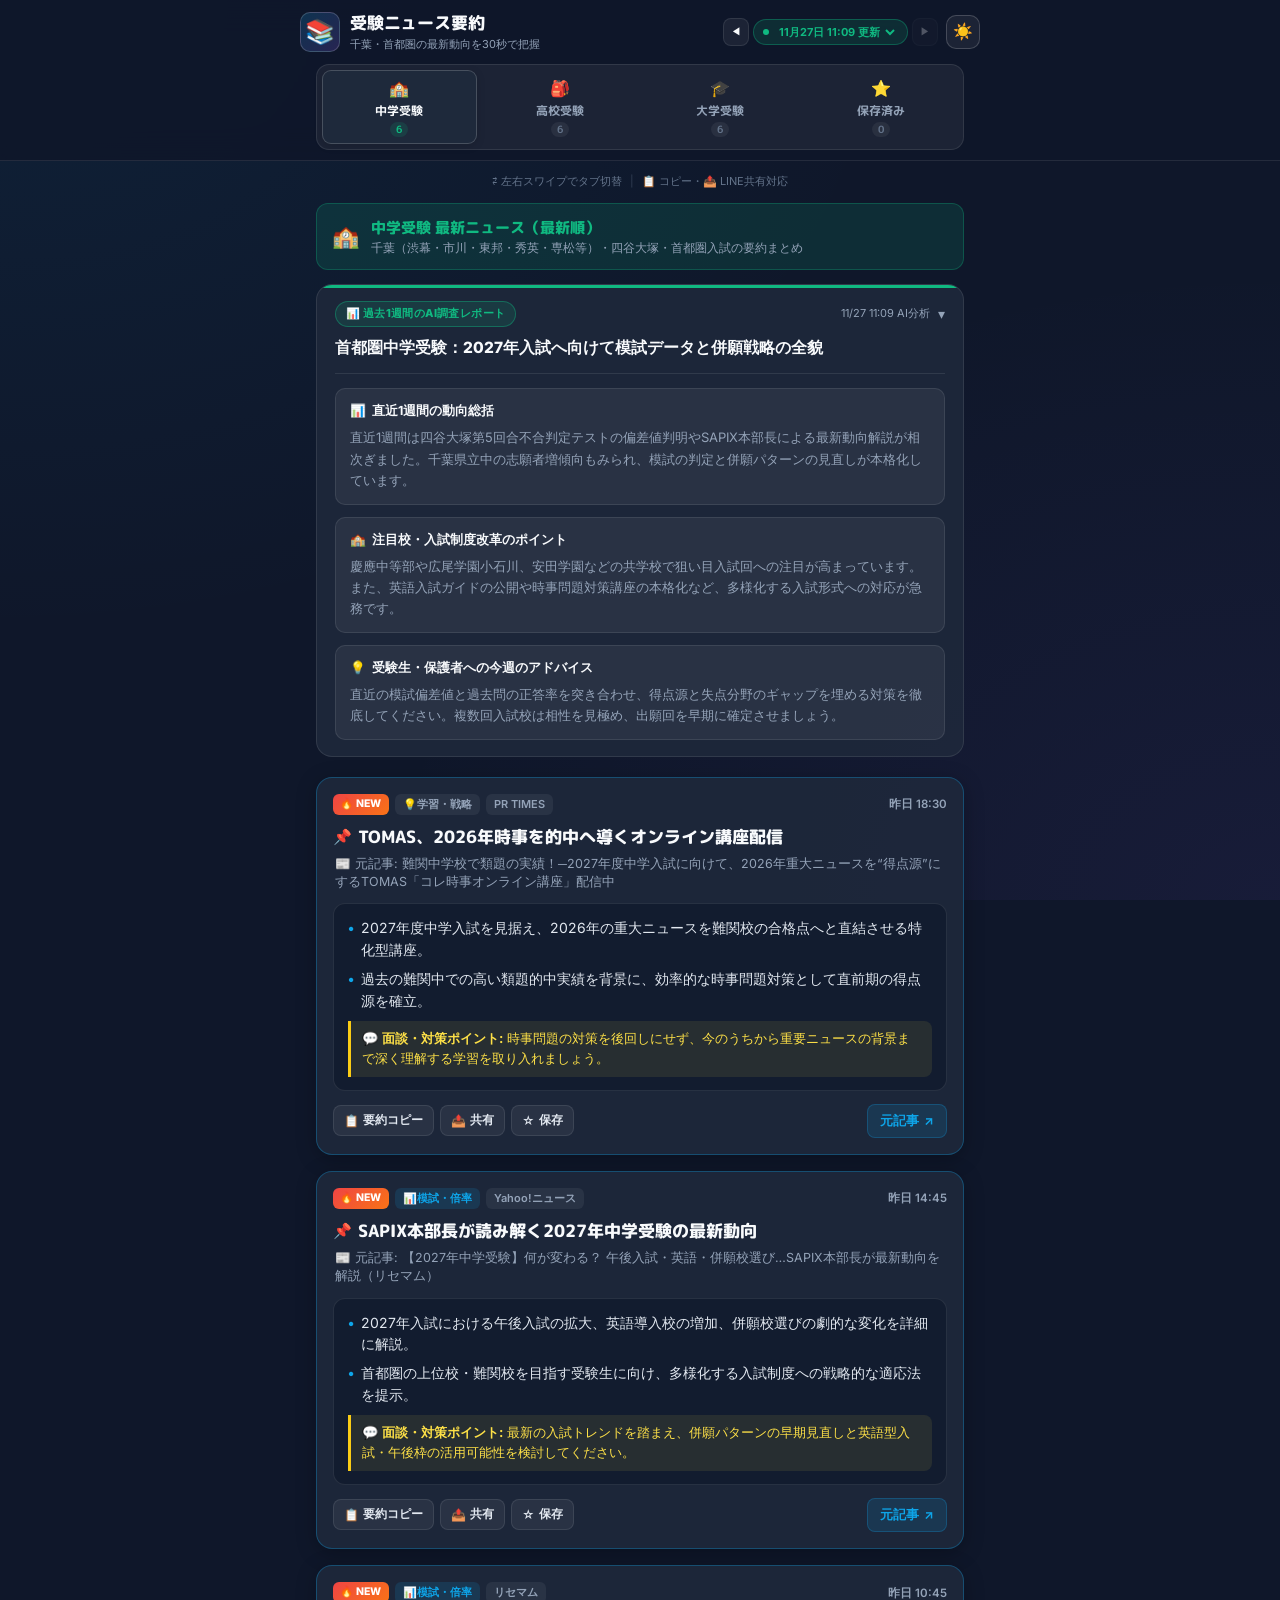
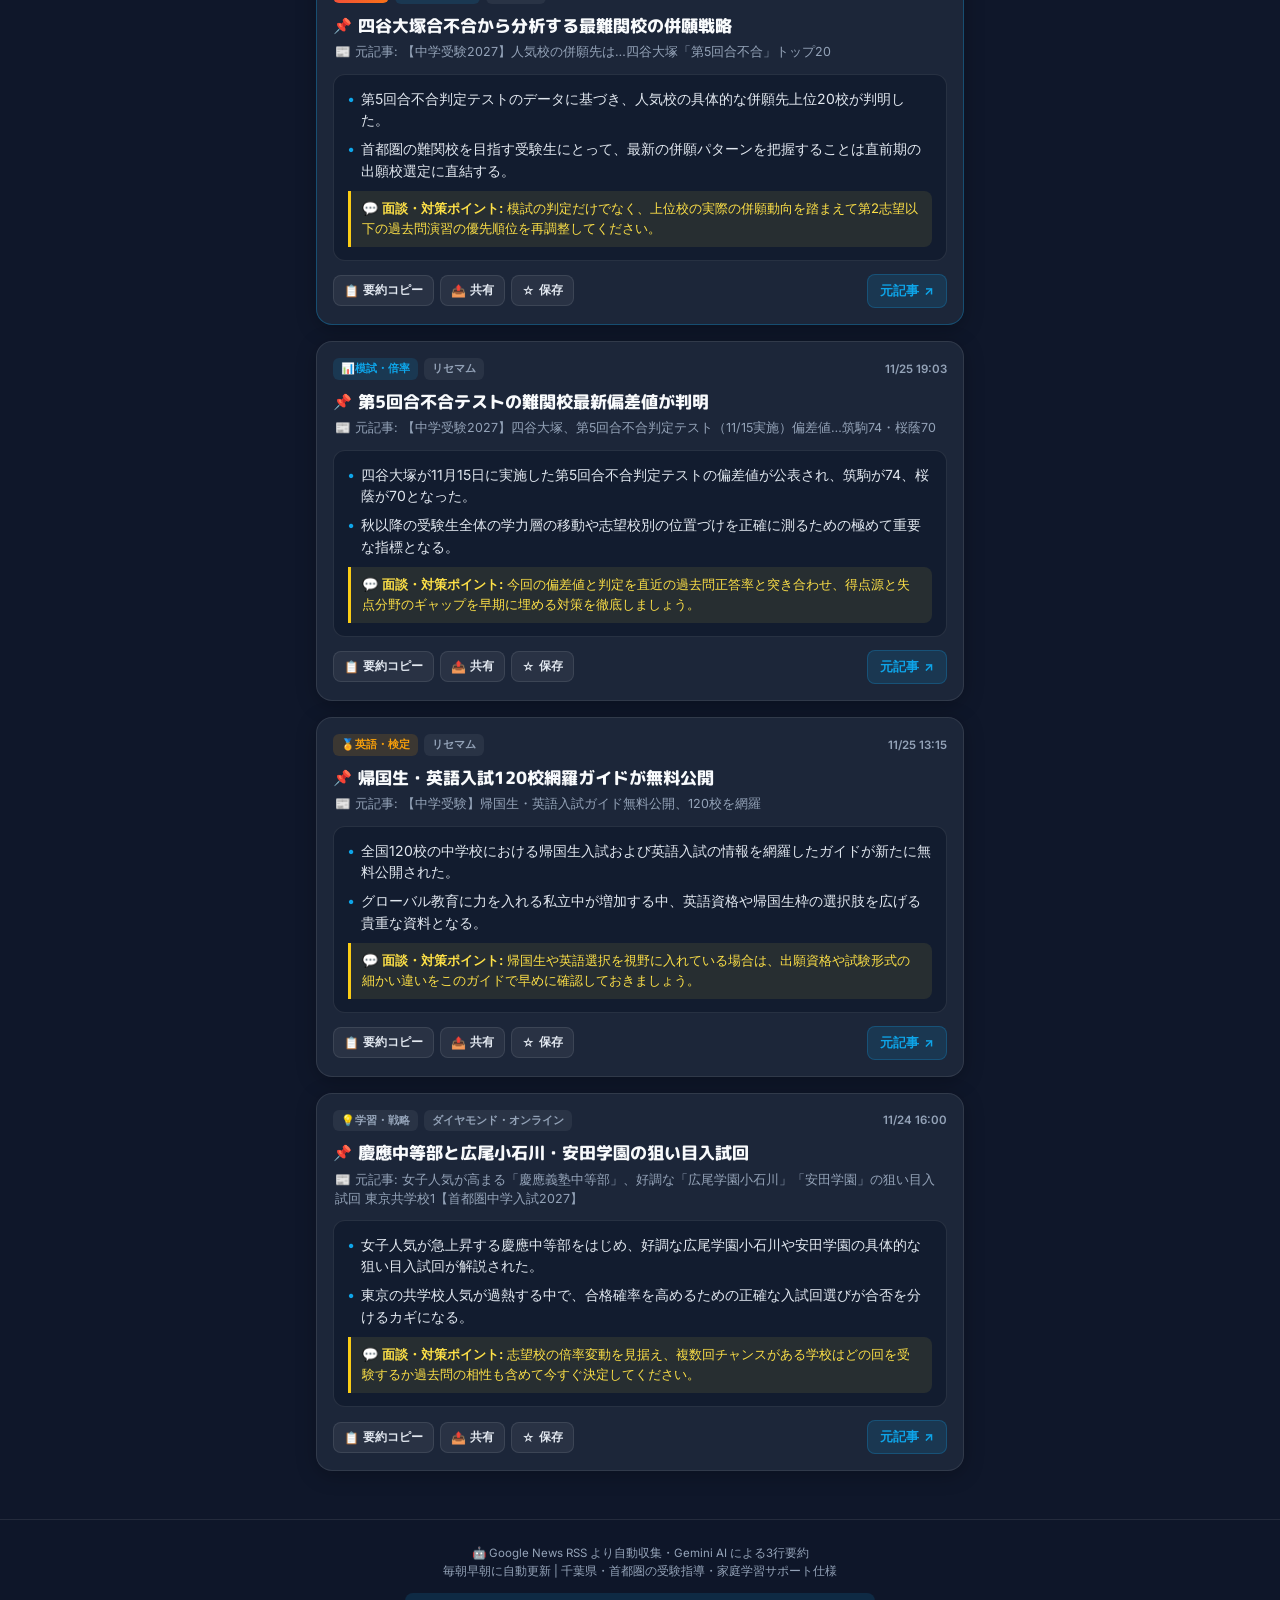
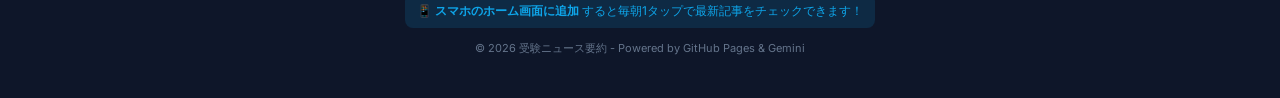
==== commit 2395dc75: "chore: 毎朝の受験ニュース要約を自動更新 2026-11-27 11:09 JST" ====
--- a/docs/index.html
+++ b/docs/index.html
@@ -32,7 +32,7 @@
         })();
     </script>
 </head>
-<body data-updated-time="11月26日 11:12" data-updated-date="2026-11-26">
+<body data-updated-time="11月27日 11:09" data-updated-date="2026-11-27">
     <!-- 上部固定ヘッダー＆タブ領域 -->
     <div class="sticky-top-shell">
         <header class="app-header">
@@ -51,7 +51,7 @@
                         <div class="update-badge" id="updateBadge" title="表示日付">
                             <span class="pulse-dot" id="liveDot"></span>
                             <select id="dateSelect" class="date-select" aria-label="表示する日付を選択">
-                                <option value="latest">11月26日 11:12 更新</option>
+                                <option value="latest">11月27日 11:09 更新</option>
                             </select>
                         </div>
                         <button type="button" class="date-nav-btn" id="nextDateBtn" aria-label="翌日のニュースを表示" title="翌日のニュース" disabled>▶</button>
@@ -121,24 +121,24 @@
             <div class="report-header">
                 <span class="report-badge">📊 過去1週間のAI調査レポート</span>
                 <span class="report-header-right">
-                    <span class="report-date">11/26 11:12 AI分析</span>
+                    <span class="report-date">11/27 11:09 AI分析</span>
                     <span class="report-chevron" aria-hidden="true">▾</span>
                 </span>
             </div>
-            <h3 class="report-title">【中学受験】四谷大塚合不合と千葉県立中志願増から読む最新動向</h3>
+            <h3 class="report-title">首都圏中学受験：2027年入試へ向けて模試データと併願戦略の全貌</h3>
         </summary>
         <div class="report-body">
             <div class="report-section">
                 <div class="report-section-title">📊 <strong>直近1週間の動向総括</strong></div>
-                <div class="report-section-text">直近1週間は四谷大塚第5回合不合判定テストの結果が判明し、筑駒や桜蔭の最新偏差値が提示されました。また、千葉県立千葉中や東葛飾中で志願者数が増加傾向にあり、首都圏全体で模試データと併願戦略の再構築が急務となっています。</div>
+                <div class="report-section-text">直近1週間は四谷大塚第5回合不合判定テストの偏差値判明やSAPIX本部長による最新動向解説が相次ぎました。千葉県立中の志願者増傾向もみられ、模試の判定と併願パターンの見直しが本格化しています。</div>
             </div>
             <div class="report-section">
                 <div class="report-section-title">🏫 <strong>注目校・入試制度改革のポイント</strong></div>
-                <div class="report-section-text">千葉県立中の志願者増（千葉26人増、東葛飾12人増）が顕著です。さらに、慶應中等部や広尾小石川など共学校の狙い目回が注目され、帰国生入試や新タイプ入試も含めた多様な選択肢の検討が必須となっています。</div>
+                <div class="report-section-text">慶應中等部や広尾学園小石川、安田学園などの共学校で狙い目入試回への注目が高まっています。また、英語入試ガイドの公開や時事問題対策講座の本格化など、多様化する入試形式への対応が急務です。</div>
             </div>
             <div class="report-section">
                 <div class="report-section-title">💡 <strong>受験生・保護者への今週のアドバイス</strong></div>
-                <div class="report-section-text">模試の判定と直近の過去問正答率のギャップを早期に埋める対策を徹底しましょう。特に千葉県立中志望者は適性検査特有の記述力と思考力を鍛え、私立併願校を含めた5日間の受験スケジュールを複数パターン作成してください。</div>
+                <div class="report-section-text">直近の模試偏差値と過去問の正答率を突き合わせ、得点源と失点分野のギャップを埋める対策を徹底してください。複数回入試校は相性を見極め、出願回を早期に確定させましょう。</div>
             </div>
         </div>
     </details>
@@ -146,6 +146,106 @@
             </div>
             <div class="news-grid">
                 
+        <article class="news-card" data-article-id="5a6c6acd8c" data-is-new="true">
+            <div class="card-header">
+                <div class="card-badges">
+                    <span class="badge-new">🔥 NEW</span>
+                    <span class="topic-badge badge-strategy">💡学習・戦略</span>
+                    <span class="card-source">PR TIMES</span>
+                </div>
+                <div class="card-meta-right">
+                    <span class="read-indicator" title="既読">✓ 既読</span>
+                    <span class="card-date">昨日 18:30</span>
+                </div>
+            </div>
+            <h3 class="card-headline-main">TOMAS、2026年時事を的中へ導くオンライン講座配信</h3>
+            <p class="card-original-title">📰 元記事: 難関中学校で類題の実績！─2027年度中学入試に向けて、2026年重大ニュースを“得点源”にするTOMAS「コレ時事オンライン講座」配信中</p>
+            <div class="summary-box">
+                <div class="summary-points">
+                    <div class="summary-point"><span class="dot">•</span><span>2027年度中学入試を見据え、2026年の重大ニュースを難関校の合格点へと直結させる特化型講座。</span></div><div class="summary-point"><span class="dot">•</span><span>過去の難関中での高い類題的中実績を背景に、効率的な時事問題対策として直前期の得点源を確立。</span></div>
+                </div>
+                <div class="summary-takeaway">💬 <strong>面談・対策ポイント:</strong> 時事問題の対策を後回しにせず、今のうちから重要ニュースの背景まで深く理解する学習を取り入れましょう。</div>
+            </div>
+            <div class="card-footer">
+                <div class="card-actions">
+                    <button type="button" class="btn-action btn-copy" data-copy="【中学受験】TOMAS、2026年時事を的中へ導くオンライン講座配信
+📰 難関中学校で類題の実績！─2027年度中学入試に向けて、2026年重大ニュースを“得点源”にするTOMAS「コレ時事オンライン講座」配信中（PR TIMES / 昨日 18:30）
+・2027年度中学入試を見据え、2026年の重大ニュースを難関校の合格点へと直結させる特化型講座。
+・過去の難関中での高い類題的中実績を背景に、効率的な時事問題対策として直前期の得点源を確立。
+💡 ポイント: 時事問題の対策を後回しにせず、今のうちから重要ニュースの背景まで深く理解する学習を取り入れましょう。
+🔗 https://news.google.com/rss/articles/CBMiakFVX3lxTE14bERMc2lZSFVGTjYyNndnMVlwa3kySHhBRXh0QW5fMXo0WGNwWXB5TG0tdGYyVHpad1F2Yk9LRXlBcWFtTHFmeENxTXRNeFhhM1I5U1UwVUhLRzVfU1VxblhNLTI4MFZRUnc?oc=5" onclick="copySummary(this)" title="要約テキストをコピー">
+                        <span>📋</span><span>要約コピー</span>
+                    </button>
+                    <button type="button" class="btn-action btn-share" data-copy="【中学受験】TOMAS、2026年時事を的中へ導くオンライン講座配信
+📰 難関中学校で類題の実績！─2027年度中学入試に向けて、2026年重大ニュースを“得点源”にするTOMAS「コレ時事オンライン講座」配信中（PR TIMES / 昨日 18:30）
+・2027年度中学入試を見据え、2026年の重大ニュースを難関校の合格点へと直結させる特化型講座。
+・過去の難関中での高い類題的中実績を背景に、効率的な時事問題対策として直前期の得点源を確立。
+💡 ポイント: 時事問題の対策を後回しにせず、今のうちから重要ニュースの背景まで深く理解する学習を取り入れましょう。
+🔗 https://news.google.com/rss/articles/CBMiakFVX3lxTE14bERMc2lZSFVGTjYyNndnMVlwa3kySHhBRXh0QW5fMXo0WGNwWXB5TG0tdGYyVHpad1F2Yk9LRXlBcWFtTHFmeENxTXRNeFhhM1I5U1UwVUhLRzVfU1VxblhNLTI4MFZRUnc?oc=5" data-title="TOMAS、2026年時事を的中へ導くオンライン講座配信" data-url="https://news.google.com/rss/articles/CBMiakFVX3lxTE14bERMc2lZSFVGTjYyNndnMVlwa3kySHhBRXh0QW5fMXo0WGNwWXB5TG0tdGYyVHpad1F2Yk9LRXlBcWFtTHFmeENxTXRNeFhhM1I5U1UwVUhLRzVfU1VxblhNLTI4MFZRUnc?oc=5" onclick="shareArticle(this)" title="LINEや他アプリで共有">
+                        <span>📤</span><span>共有</span>
+                    </button>
+                    <button type="button" class="btn-action btn-bookmark" data-article-id="5a6c6acd8c" onclick="toggleBookmark(this, '5a6c6acd8c')" title="あとで読む（保存）">
+                        <span class="bm-icon">☆</span><span class="bm-text">保存</span>
+                    </button>
+                </div>
+                <a href="https://news.google.com/rss/articles/CBMiakFVX3lxTE14bERMc2lZSFVGTjYyNndnMVlwa3kySHhBRXh0QW5fMXo0WGNwWXB5TG0tdGYyVHpad1F2Yk9LRXlBcWFtTHFmeENxTXRNeFhhM1I5U1UwVUhLRzVfU1VxblhNLTI4MFZRUnc?oc=5" target="_blank" rel="noopener noreferrer" class="btn-read-more" onclick="markAsRead('5a6c6acd8c')">
+                    <span>元記事</span>
+                    <span>↗</span>
+                </a>
+            </div>
+        </article>
+        
+
+        <article class="news-card" data-article-id="1fba16c5f6" data-is-new="true">
+            <div class="card-header">
+                <div class="card-badges">
+                    <span class="badge-new">🔥 NEW</span>
+                    <span class="topic-badge badge-exam">📊模試・倍率</span>
+                    <span class="card-source">Yahoo!ニュース</span>
+                </div>
+                <div class="card-meta-right">
+                    <span class="read-indicator" title="既読">✓ 既読</span>
+                    <span class="card-date">昨日 14:45</span>
+                </div>
+            </div>
+            <h3 class="card-headline-main">SAPIX本部長が読み解く2027年中学受験の最新動向</h3>
+            <p class="card-original-title">📰 元記事: 【2027年中学受験】何が変わる？ 午後入試・英語・併願校選び…SAPIX本部長が最新動向を解説（リセマム）</p>
+            <div class="summary-box">
+                <div class="summary-points">
+                    <div class="summary-point"><span class="dot">•</span><span>2027年入試における午後入試の拡大、英語導入校の増加、併願校選びの劇的な変化を詳細に解説。</span></div><div class="summary-point"><span class="dot">•</span><span>首都圏の上位校・難関校を目指す受験生に向け、多様化する入試制度への戦略的な適応法を提示。</span></div>
+                </div>
+                <div class="summary-takeaway">💬 <strong>面談・対策ポイント:</strong> 最新の入試トレンドを踏まえ、併願パターンの早期見直しと英語型入試・午後枠の活用可能性を検討してください。</div>
+            </div>
+            <div class="card-footer">
+                <div class="card-actions">
+                    <button type="button" class="btn-action btn-copy" data-copy="【中学受験】SAPIX本部長が読み解く2027年中学受験の最新動向
+📰 【2027年中学受験】何が変わる？ 午後入試・英語・併願校選び…SAPIX本部長が最新動向を解説（リセマム）（Yahoo!ニュース / 昨日 14:45）
+・2027年入試における午後入試の拡大、英語導入校の増加、併願校選びの劇的な変化を詳細に解説。
+・首都圏の上位校・難関校を目指す受験生に向け、多様化する入試制度への戦略的な適応法を提示。
+💡 ポイント: 最新の入試トレンドを踏まえ、併願パターンの早期見直しと英語型入試・午後枠の活用可能性を検討してください。
+🔗 https://news.google.com/rss/articles/CBMif0FVX3lxTE9manVEQmR1ekNUQVJoUXQ1Vi1mOUdfcWpJOE1fcHhqUUtCUjZqMWltZnh0dTlfYjM0bzlpSlRHWV9yMGw0U0lDTWZ1c0VaQUpJSU9LTGg1MDNGSmJxZ2VqWGZEa0RFUklYM1kyNk82YXhNUFFPbXEwZ2VHOXpvN0k?oc=5" onclick="copySummary(this)" title="要約テキストをコピー">
+                        <span>📋</span><span>要約コピー</span>
+                    </button>
+                    <button type="button" class="btn-action btn-share" data-copy="【中学受験】SAPIX本部長が読み解く2027年中学受験の最新動向
+📰 【2027年中学受験】何が変わる？ 午後入試・英語・併願校選び…SAPIX本部長が最新動向を解説（リセマム）（Yahoo!ニュース / 昨日 14:45）
+・2027年入試における午後入試の拡大、英語導入校の増加、併願校選びの劇的な変化を詳細に解説。
+・首都圏の上位校・難関校を目指す受験生に向け、多様化する入試制度への戦略的な適応法を提示。
+💡 ポイント: 最新の入試トレンドを踏まえ、併願パターンの早期見直しと英語型入試・午後枠の活用可能性を検討してください。
+🔗 https://news.google.com/rss/articles/CBMif0FVX3lxTE9manVEQmR1ekNUQVJoUXQ1Vi1mOUdfcWpJOE1fcHhqUUtCUjZqMWltZnh0dTlfYjM0bzlpSlRHWV9yMGw0U0lDTWZ1c0VaQUpJSU9LTGg1MDNGSmJxZ2VqWGZEa0RFUklYM1kyNk82YXhNUFFPbXEwZ2VHOXpvN0k?oc=5" data-title="SAPIX本部長が読み解く2027年中学受験の最新動向" data-url="https://news.google.com/rss/articles/CBMif0FVX3lxTE9manVEQmR1ekNUQVJoUXQ1Vi1mOUdfcWpJOE1fcHhqUUtCUjZqMWltZnh0dTlfYjM0bzlpSlRHWV9yMGw0U0lDTWZ1c0VaQUpJSU9LTGg1MDNGSmJxZ2VqWGZEa0RFUklYM1kyNk82YXhNUFFPbXEwZ2VHOXpvN0k?oc=5" onclick="shareArticle(this)" title="LINEや他アプリで共有">
+                        <span>📤</span><span>共有</span>
+                    </button>
+                    <button type="button" class="btn-action btn-bookmark" data-article-id="1fba16c5f6" onclick="toggleBookmark(this, '1fba16c5f6')" title="あとで読む（保存）">
+                        <span class="bm-icon">☆</span><span class="bm-text">保存</span>
+                    </button>
+                </div>
+                <a href="https://news.google.com/rss/articles/CBMif0FVX3lxTE9manVEQmR1ekNUQVJoUXQ1Vi1mOUdfcWpJOE1fcHhqUUtCUjZqMWltZnh0dTlfYjM0bzlpSlRHWV9yMGw0U0lDTWZ1c0VaQUpJSU9LTGg1MDNGSmJxZ2VqWGZEa0RFUklYM1kyNk82YXhNUFFPbXEwZ2VHOXpvN0k?oc=5" target="_blank" rel="noopener noreferrer" class="btn-read-more" onclick="markAsRead('1fba16c5f6')">
+                    <span>元記事</span>
+                    <span>↗</span>
+                </a>
+            </div>
+        </article>
+        
+
         <article class="news-card" data-article-id="0e15aa7bae" data-is-new="true">
             <div class="card-header">
                 <div class="card-badges">
@@ -155,7 +255,7 @@
                 </div>
                 <div class="card-meta-right">
                     <span class="read-indicator" title="既読">✓ 既読</span>
-                    <span class="card-date">本日 10:45</span>
+                    <span class="card-date">昨日 10:45</span>
                 </div>
             </div>
             <h3 class="card-headline-main">四谷大塚合不合から分析する最難関校の併願戦略</h3>
@@ -169,7 +269,7 @@
             <div class="card-footer">
                 <div class="card-actions">
                     <button type="button" class="btn-action btn-copy" data-copy="【中学受験】四谷大塚合不合から分析する最難関校の併願戦略
-📰 【中学受験2027】人気校の併願先は…四谷大塚「第5回合不合」トップ20（リセマム / 本日 10:45）
+📰 【中学受験2027】人気校の併願先は…四谷大塚「第5回合不合」トップ20（リセマム / 昨日 10:45）
 ・第5回合不合判定テストのデータに基づき、人気校の具体的な併願先上位20校が判明した。
 ・首都圏の難関校を目指す受験生にとって、最新の併願パターンを把握することは直前期の出願校選定に直結する。
 💡 ポイント: 模試の判定だけでなく、上位校の実際の併願動向を踏まえて第2志望以下の過去問演習の優先順位を再調整してください。
@@ -177,7 +277,7 @@
                         <span>📋</span><span>要約コピー</span>
                     </button>
                     <button type="button" class="btn-action btn-share" data-copy="【中学受験】四谷大塚合不合から分析する最難関校の併願戦略
-📰 【中学受験2027】人気校の併願先は…四谷大塚「第5回合不合」トップ20（リセマム / 本日 10:45）
+📰 【中学受験2027】人気校の併願先は…四谷大塚「第5回合不合」トップ20（リセマム / 昨日 10:45）
 ・第5回合不合判定テストのデータに基づき、人気校の具体的な併願先上位20校が判明した。
 ・首都圏の難関校を目指す受験生にとって、最新の併願パターンを把握することは直前期の出願校選定に直結する。
 💡 ポイント: 模試の判定だけでなく、上位校の実際の併願動向を踏まえて第2志望以下の過去問演習の優先順位を再調整してください。
@@ -196,16 +296,16 @@
         </article>
         
 
-        <article class="news-card" data-article-id="11314dff2c" data-is-new="true">
+        <article class="news-card" data-article-id="11314dff2c" data-is-new="false">
             <div class="card-header">
                 <div class="card-badges">
-                    <span class="badge-new">🔥 NEW</span>
+                    
                     <span class="topic-badge badge-exam">📊模試・倍率</span>
                     <span class="card-source">リセマム</span>
                 </div>
                 <div class="card-meta-right">
                     <span class="read-indicator" title="既読">✓ 既読</span>
-                    <span class="card-date">昨日 19:03</span>
+                    <span class="card-date">11/25 19:03</span>
                 </div>
             </div>
             <h3 class="card-headline-main">第5回合不合テストの難関校最新偏差値が判明</h3>
@@ -219,7 +319,7 @@
             <div class="card-footer">
                 <div class="card-actions">
                     <button type="button" class="btn-action btn-copy" data-copy="【中学受験】第5回合不合テストの難関校最新偏差値が判明
-📰 【中学受験2027】四谷大塚、第5回合不合判定テスト（11/15実施）偏差値…筑駒74・桜蔭70（リセマム / 昨日 19:03）
+📰 【中学受験2027】四谷大塚、第5回合不合判定テスト（11/15実施）偏差値…筑駒74・桜蔭70（リセマム / 11/25 19:03）
 ・四谷大塚が11月15日に実施した第5回合不合判定テストの偏差値が公表され、筑駒が74、桜蔭が70となった。
 ・秋以降の受験生全体の学力層の移動や志望校別の位置づけを正確に測るための極めて重要な指標となる。
 💡 ポイント: 今回の偏差値と判定を直近の過去問正答率と突き合わせ、得点源と失点分野のギャップを早期に埋める対策を徹底しましょう。
@@ -227,7 +327,7 @@
                         <span>📋</span><span>要約コピー</span>
                     </button>
                     <button type="button" class="btn-action btn-share" data-copy="【中学受験】第5回合不合テストの難関校最新偏差値が判明
-📰 【中学受験2027】四谷大塚、第5回合不合判定テスト（11/15実施）偏差値…筑駒74・桜蔭70（リセマム / 昨日 19:03）
+📰 【中学受験2027】四谷大塚、第5回合不合判定テスト（11/15実施）偏差値…筑駒74・桜蔭70（リセマム / 11/25 19:03）
 ・四谷大塚が11月15日に実施した第5回合不合判定テストの偏差値が公表され、筑駒が74、桜蔭が70となった。
 ・秋以降の受験生全体の学力層の移動や志望校別の位置づけを正確に測るための極めて重要な指標となる。
 💡 ポイント: 今回の偏差値と判定を直近の過去問正答率と突き合わせ、得点源と失点分野のギャップを早期に埋める対策を徹底しましょう。
@@ -246,16 +346,16 @@
         </article>
         
 
-        <article class="news-card" data-article-id="c76a224e70" data-is-new="true">
+        <article class="news-card" data-article-id="c76a224e70" data-is-new="false">
             <div class="card-header">
                 <div class="card-badges">
-                    <span class="badge-new">🔥 NEW</span>
+                    
                     <span class="topic-badge badge-cert">🏅英語・検定</span>
                     <span class="card-source">リセマム</span>
                 </div>
                 <div class="card-meta-right">
                     <span class="read-indicator" title="既読">✓ 既読</span>
-                    <span class="card-date">昨日 13:15</span>
+                    <span class="card-date">11/25 13:15</span>
                 </div>
             </div>
             <h3 class="card-headline-main">帰国生・英語入試120校網羅ガイドが無料公開</h3>
@@ -269,7 +369,7 @@
             <div class="card-footer">
                 <div class="card-actions">
                     <button type="button" class="btn-action btn-copy" data-copy="【中学受験】帰国生・英語入試120校網羅ガイドが無料公開
-📰 【中学受験】帰国生・英語入試ガイド無料公開、120校を網羅（リセマム / 昨日 13:15）
+📰 【中学受験】帰国生・英語入試ガイド無料公開、120校を網羅（リセマム / 11/25 13:15）
 ・全国120校の中学校における帰国生入試および英語入試の情報を網羅したガイドが新たに無料公開された。
 ・グローバル教育に力を入れる私立中が増加する中、英語資格や帰国生枠の選択肢を広げる貴重な資料となる。
 💡 ポイント: 帰国生や英語選択を視野に入れている場合は、出願資格や試験形式の細かい違いをこのガイドで早めに確認しておきましょう。
@@ -277,7 +377,7 @@
                         <span>📋</span><span>要約コピー</span>
                     </button>
                     <button type="button" class="btn-action btn-share" data-copy="【中学受験】帰国生・英語入試120校網羅ガイドが無料公開
-📰 【中学受験】帰国生・英語入試ガイド無料公開、120校を網羅（リセマム / 昨日 13:15）
+📰 【中学受験】帰国生・英語入試ガイド無料公開、120校を網羅（リセマム / 11/25 13:15）
 ・全国120校の中学校における帰国生入試および英語入試の情報を網羅したガイドが新たに無料公開された。
 ・グローバル教育に力を入れる私立中が増加する中、英語資格や帰国生枠の選択肢を広げる貴重な資料となる。
 💡 ポイント: 帰国生や英語選択を視野に入れている場合は、出願資格や試験形式の細かい違いをこのガイドで早めに確認しておきましょう。
@@ -289,56 +389,6 @@
                     </button>
                 </div>
                 <a href="https://news.google.com/rss/articles/CBMiXEFVX3lxTE5rOW1kQjdyenZZM1RZdEgteDdha1NDSEpzYUZvRnZrRkxGU0pMZUJKa2RoUURBTnFDZGRUOFJTRy1qY3M2ajhfamRZRHFOWUZ3eE1yV2xoSUpLdGRZ?oc=5" target="_blank" rel="noopener noreferrer" class="btn-read-more" onclick="markAsRead('c76a224e70')">
-                    <span>元記事</span>
-                    <span>↗</span>
-                </a>
-            </div>
-        </article>
-        
-
-        <article class="news-card" data-article-id="5dceba3119" data-is-new="false">
-            <div class="card-header">
-                <div class="card-badges">
-                    
-                    <span class="topic-badge badge-chiba">📍千葉注目</span>
-                    <span class="card-source">Yahoo!ニュース</span>
-                </div>
-                <div class="card-meta-right">
-                    <span class="read-indicator" title="既読">✓ 既読</span>
-                    <span class="card-date">11/24 16:45</span>
-                </div>
-            </div>
-            <h3 class="card-headline-main">千葉県立中の志願者数で千葉・東葛飾が増加</h3>
-            <p class="card-original-title">📰 元記事: 【中学受験2027】千葉県立中の志願者数…千葉26人増、東葛飾12人増（リセマム）</p>
-            <div class="summary-box">
-                <div class="summary-points">
-                    <div class="summary-point"><span class="dot">•</span><span>2027年度入試の千葉県立中学校で、県千葉が26人増、東葛飾が12人増と志願者数の増加傾向が判明。</span></div><div class="summary-point"><span class="dot">•</span><span>受検生の人気は依然として高く、適性検査型の難化や高倍率化に対応した対策が不可欠な状況。</span></div>
-                </div>
-                <div class="summary-takeaway">💬 <strong>面談・対策ポイント:</strong> 県立中志望者は記述力と思考力を問う適性検査特有の過去問演習を徹底し、私立併願校とのバランスを見直そう。</div>
-            </div>
-            <div class="card-footer">
-                <div class="card-actions">
-                    <button type="button" class="btn-action btn-copy" data-copy="【中学受験】千葉県立中の志願者数で千葉・東葛飾が増加
-📰 【中学受験2027】千葉県立中の志願者数…千葉26人増、東葛飾12人増（リセマム）（Yahoo!ニュース / 11/24 16:45）
-・2027年度入試の千葉県立中学校で、県千葉が26人増、東葛飾が12人増と志願者数の増加傾向が判明。
-・受検生の人気は依然として高く、適性検査型の難化や高倍率化に対応した対策が不可欠な状況。
-💡 ポイント: 県立中志望者は記述力と思考力を問う適性検査特有の過去問演習を徹底し、私立併願校とのバランスを見直そう。
-🔗 https://news.google.com/rss/articles/CBMif0FVX3lxTE0xZjBrZ3pLSEpfSHl0Vi1KR0phYTRxckNBSFNPalZwT3oyX2F2ZWMwZ1BiUEVrczF6cjBNbGNEUzJnTEZUSlhyaFAyNVBPWGJNbEJGYkJLZlN0X1FhN05DU20yTkh2WFhaWFNZUFh4cHVHMXBtTmU3LXRFWDRRR0k?oc=5" onclick="copySummary(this)" title="要約テキストをコピー">
-                        <span>📋</span><span>要約コピー</span>
-                    </button>
-                    <button type="button" class="btn-action btn-share" data-copy="【中学受験】千葉県立中の志願者数で千葉・東葛飾が増加
-📰 【中学受験2027】千葉県立中の志願者数…千葉26人増、東葛飾12人増（リセマム）（Yahoo!ニュース / 11/24 16:45）
-・2027年度入試の千葉県立中学校で、県千葉が26人増、東葛飾が12人増と志願者数の増加傾向が判明。
-・受検生の人気は依然として高く、適性検査型の難化や高倍率化に対応した対策が不可欠な状況。
-💡 ポイント: 県立中志望者は記述力と思考力を問う適性検査特有の過去問演習を徹底し、私立併願校とのバランスを見直そう。
-🔗 https://news.google.com/rss/articles/CBMif0FVX3lxTE0xZjBrZ3pLSEpfSHl0Vi1KR0phYTRxckNBSFNPalZwT3oyX2F2ZWMwZ1BiUEVrczF6cjBNbGNEUzJnTEZUSlhyaFAyNVBPWGJNbEJGYkJLZlN0X1FhN05DU20yTkh2WFhaWFNZUFh4cHVHMXBtTmU3LXRFWDRRR0k?oc=5" data-title="千葉県立中の志願者数で千葉・東葛飾が増加" data-url="https://news.google.com/rss/articles/CBMif0FVX3lxTE0xZjBrZ3pLSEpfSHl0Vi1KR0phYTRxckNBSFNPalZwT3oyX2F2ZWMwZ1BiUEVrczF6cjBNbGNEUzJnTEZUSlhyaFAyNVBPWGJNbEJGYkJLZlN0X1FhN05DU20yTkh2WFhaWFNZUFh4cHVHMXBtTmU3LXRFWDRRR0k?oc=5" onclick="shareArticle(this)" title="LINEや他アプリで共有">
-                        <span>📤</span><span>共有</span>
-                    </button>
-                    <button type="button" class="btn-action btn-bookmark" data-article-id="5dceba3119" onclick="toggleBookmark(this, '5dceba3119')" title="あとで読む（保存）">
-                        <span class="bm-icon">☆</span><span class="bm-text">保存</span>
-                    </button>
-                </div>
-                <a href="https://news.google.com/rss/articles/CBMif0FVX3lxTE0xZjBrZ3pLSEpfSHl0Vi1KR0phYTRxckNBSFNPalZwT3oyX2F2ZWMwZ1BiUEVrczF6cjBNbGNEUzJnTEZUSlhyaFAyNVBPWGJNbEJGYkJLZlN0X1FhN05DU20yTkh2WFhaWFNZUFh4cHVHMXBtTmU3LXRFWDRRR0k?oc=5" target="_blank" rel="noopener noreferrer" class="btn-read-more" onclick="markAsRead('5dceba3119')">
                     <span>元記事</span>
                     <span>↗</span>
                 </a>
@@ -395,56 +445,6 @@
             </div>
         </article>
         
-
-        <article class="news-card" data-article-id="c51c1a3f6d" data-is-new="false">
-            <div class="card-header">
-                <div class="card-badges">
-                    
-                    <span class="topic-badge badge-exam">📊模試・倍率</span>
-                    <span class="card-source">リセマム</span>
-                </div>
-                <div class="card-meta-right">
-                    <span class="read-indicator" title="既読">✓ 既読</span>
-                    <span class="card-date">10/30 16:00</span>
-                </div>
-            </div>
-            <h3 class="card-headline-main">東京都私立女子中の最新入試日程・定員・偏差値</h3>
-            <p class="card-original-title">📰 元記事: 【中学受験2027】東京都私立中学の入試日程・定員・偏差値まとめ（女子版）</p>
-            <div class="summary-box">
-                <div class="summary-points">
-                    <div class="summary-point"><span class="dot">•</span><span>東京都内の私立中学における女子版の入試日程、募集定員、最新偏差値のデータがまとめて発表された。</span></div><div class="summary-point"><span class="dot">•</span><span>2027年入試に向けた女子校および共学校の女子募集枠の全体像を把握し、日程の重複を防ぐことができる。</span></div>
-                </div>
-                <div class="summary-takeaway">💬 <strong>面談・対策ポイント:</strong> 2月1日午前の本命校を軸に、2日以降の午後入試を含めた5日間の受験スケジュールを複数パターン作成しておきましょう。</div>
-            </div>
-            <div class="card-footer">
-                <div class="card-actions">
-                    <button type="button" class="btn-action btn-copy" data-copy="【中学受験】東京都私立女子中の最新入試日程・定員・偏差値
-📰 【中学受験2027】東京都私立中学の入試日程・定員・偏差値まとめ（女子版）（リセマム / 10/30 16:00）
-・東京都内の私立中学における女子版の入試日程、募集定員、最新偏差値のデータがまとめて発表された。
-・2027年入試に向けた女子校および共学校の女子募集枠の全体像を把握し、日程の重複を防ぐことができる。
-💡 ポイント: 2月1日午前の本命校を軸に、2日以降の午後入試を含めた5日間の受験スケジュールを複数パターン作成しておきましょう。
-🔗 https://news.google.com/rss/articles/CBMiXEFVX3lxTFBtcmxScFlVdVdiU1czZmJOUUpFNTlXY2lUY2NwWFJPbnRtbk1zWmpHdDMtLUc2N2ZJdmNyeXdxODZxM2l5Q3Z5c2xmaFVaU0VXSmRoXzViaHJ6Q1hB?oc=5" onclick="copySummary(this)" title="要約テキストをコピー">
-                        <span>📋</span><span>要約コピー</span>
-                    </button>
-                    <button type="button" class="btn-action btn-share" data-copy="【中学受験】東京都私立女子中の最新入試日程・定員・偏差値
-📰 【中学受験2027】東京都私立中学の入試日程・定員・偏差値まとめ（女子版）（リセマム / 10/30 16:00）
-・東京都内の私立中学における女子版の入試日程、募集定員、最新偏差値のデータがまとめて発表された。
-・2027年入試に向けた女子校および共学校の女子募集枠の全体像を把握し、日程の重複を防ぐことができる。
-💡 ポイント: 2月1日午前の本命校を軸に、2日以降の午後入試を含めた5日間の受験スケジュールを複数パターン作成しておきましょう。
-🔗 https://news.google.com/rss/articles/CBMiXEFVX3lxTFBtcmxScFlVdVdiU1czZmJOUUpFNTlXY2lUY2NwWFJPbnRtbk1zWmpHdDMtLUc2N2ZJdmNyeXdxODZxM2l5Q3Z5c2xmaFVaU0VXSmRoXzViaHJ6Q1hB?oc=5" data-title="東京都私立女子中の最新入試日程・定員・偏差値" data-url="https://news.google.com/rss/articles/CBMiXEFVX3lxTFBtcmxScFlVdVdiU1czZmJOUUpFNTlXY2lUY2NwWFJPbnRtbk1zWmpHdDMtLUc2N2ZJdmNyeXdxODZxM2l5Q3Z5c2xmaFVaU0VXSmRoXzViaHJ6Q1hB?oc=5" onclick="shareArticle(this)" title="LINEや他アプリで共有">
-                        <span>📤</span><span>共有</span>
-                    </button>
-                    <button type="button" class="btn-action btn-bookmark" data-article-id="c51c1a3f6d" onclick="toggleBookmark(this, 'c51c1a3f6d')" title="あとで読む（保存）">
-                        <span class="bm-icon">☆</span><span class="bm-text">保存</span>
-                    </button>
-                </div>
-                <a href="https://news.google.com/rss/articles/CBMiXEFVX3lxTFBtcmxScFlVdVdiU1czZmJOUUpFNTlXY2lUY2NwWFJPbnRtbk1zWmpHdDMtLUc2N2ZJdmNyeXdxODZxM2l5Q3Z5c2xmaFVaU0VXSmRoXzViaHJ6Q1hB?oc=5" target="_blank" rel="noopener noreferrer" class="btn-read-more" onclick="markAsRead('c51c1a3f6d')">
-                    <span>元記事</span>
-                    <span>↗</span>
-                </a>
-            </div>
-        </article>
-        
             </div>
         </section>
 
@@ -465,24 +465,24 @@
             <div class="report-header">
                 <span class="report-badge">📊 過去1週間のAI調査レポート</span>
                 <span class="report-header-right">
-                    <span class="report-date">11/26 11:12 AI分析</span>
+                    <span class="report-date">11/27 11:09 AI分析</span>
                     <span class="report-chevron" aria-hidden="true">▾</span>
                 </span>
             </div>
-            <h3 class="report-title">首都圏高校受験：内申不要の都立受験と私立志向の高まり</h3>
+            <h3 class="report-title">【高校受験】内申不要の都立入試と首都圏の最新動向分析</h3>
         </summary>
         <div class="report-body">
             <div class="report-section">
                 <div class="report-section-title">📊 <strong>直近1週間の動向総括</strong></div>
-                <div class="report-section-text">今週は内申点に頼らない都立受験セミナーの開催や、ESAT-Jの実施、埼玉県の私立高校希望率上昇など、多様な選択肢と制度変化が鮮明になっています。首都圏全体で受験戦略の柔軟性が求められる時期です。</div>
+                <div class="report-section-text">今週は内申点に頼らない都立のチャレンジスクールやエンカレッジスクールに関するセミナーが開催され、不登校等の生徒に対する多様な受検選択肢が注目を集めました。また、都立高の部活動におけるプロ指導導入やESAT-Jの実施など、教育環境の充実に向けた動きが活発化しています。</div>
             </div>
             <div class="report-section">
                 <div class="report-section-title">🎒 <strong>注目校・入試制度改革のポイント</strong></div>
-                <div class="report-section-text">キズキ共育塾による内申不要の都立受験やチャレンジスクールの解説、都立高の部活動へのプロ指導導入など魅力化が進行しています。また、埼玉や東京では私立志向や併願優遇の重要性がさらに高まっています。</div>
+                <div class="report-section-text">東京都では内申点に不安のある生徒向けの受験制度や不登校支援校への関心が高まり、早期の出願準備と過去問対策の重要性が増しています。さらに、神奈川や埼玉など首都圏全体で公立・私立の進路データの分析が進み、多様化するニーズに合わせた学校選びが求められています。</div>
             </div>
             <div class="report-section">
                 <div class="report-section-title">💡 <strong>受験生・保護者への今週のアドバイス</strong></div>
-                <div class="report-section-text">内申点で不安のある生徒は、作文や面接重視の入試制度を早めに把握し個別相談会へ参加しましょう。低学年はタブレット等を用いたESAT-J対策や英検面接対策を計画的に進めてください。</div>
+                <div class="report-section-text">内申点に不安がある場合は、作文や面接など学力検査以外の評価方法を確認し、早めに出願準備と過去問対策を進めましょう。また、志望校を選ぶ際は進学実績だけでなく、部活動の指導体制やプロ派遣の実績なども含めて3年間打ち込める環境かをチェックすることが重要です。</div>
             </div>
         </div>
     </details>
@@ -490,16 +490,16 @@
             </div>
             <div class="news-grid">
                 
-        <article class="news-card" data-article-id="7f562c95aa" data-is-new="true">
+        <article class="news-card" data-article-id="7f562c95aa" data-is-new="false">
             <div class="card-header">
                 <div class="card-badges">
-                    <span class="badge-new">🔥 NEW</span>
+                    
                     <span class="topic-badge badge-system">📝制度・日程</span>
                     <span class="card-source">ICT教育ニュース</span>
                 </div>
                 <div class="card-meta-right">
                     <span class="read-indicator" title="既読">✓ 既読</span>
-                    <span class="card-date">昨日 15:18</span>
+                    <span class="card-date">11/25 15:18</span>
                 </div>
             </div>
             <h3 class="card-headline-main">内申点不要の都立受験を解説！キズキ共育塾が26日セミナー</h3>
@@ -513,7 +513,7 @@
             <div class="card-footer">
                 <div class="card-actions">
                     <button type="button" class="btn-action btn-copy" data-copy="【高校受験】内申点不要の都立受験を解説！キズキ共育塾が26日セミナー
-📰 個別指導塾「キズキ共育塾」、「内申点に頼らない東京都の高校受験」26日開催（ICT教育ニュース / 昨日 15:18）
+📰 個別指導塾「キズキ共育塾」、「内申点に頼らない東京都の高校受験」26日開催（ICT教育ニュース / 11/25 15:18）
 ・キズキ共育塾が不登校や起立性調節障害の生徒を対象とした「内申点に頼らない東京都の高校受験セミナー」を26日に開催する。
 ・オール1や不登校の経歴があっても受験可能な学校選びや、本番の学力検査で逆転合格を狙う具体的な学習戦略が明かされる。
 💡 ポイント: 内申点で不利な生徒は一般入試や推薦の仕組みを早めに理解し、当日の学力試験一発勝負に特化した対策を今から計画的に進めましょう。
@@ -521,7 +521,7 @@
                         <span>📋</span><span>要約コピー</span>
                     </button>
                     <button type="button" class="btn-action btn-share" data-copy="【高校受験】内申点不要の都立受験を解説！キズキ共育塾が26日セミナー
-📰 個別指導塾「キズキ共育塾」、「内申点に頼らない東京都の高校受験」26日開催（ICT教育ニュース / 昨日 15:18）
+📰 個別指導塾「キズキ共育塾」、「内申点に頼らない東京都の高校受験」26日開催（ICT教育ニュース / 11/25 15:18）
 ・キズキ共育塾が不登校や起立性調節障害の生徒を対象とした「内申点に頼らない東京都の高校受験セミナー」を26日に開催する。
 ・オール1や不登校の経歴があっても受験可能な学校選びや、本番の学力検査で逆転合格を狙う具体的な学習戦略が明かされる。
 💡 ポイント: 内申点で不利な生徒は一般入試や推薦の仕組みを早めに理解し、当日の学力試験一発勝負に特化した対策を今から計画的に進めましょう。
@@ -533,6 +533,56 @@
                     </button>
                 </div>
                 <a href="https://news.google.com/rss/articles/CBMiWkFVX3lxTE1fTlNQVV9UNzNvdWF2VXRfeVlTd1B6aU9wcm9mbHAzbFFUVEdxaG9NYi1UbDhWclNIbXZfb3kteVVpcWNzaFRKYW5HZndXNTVQcm85UFVFZGVSZw?oc=5" target="_blank" rel="noopener noreferrer" class="btn-read-more" onclick="markAsRead('7f562c95aa')">
+                    <span>元記事</span>
+                    <span>↗</span>
+                </a>
+            </div>
+        </article>
+        
+
+        <article class="news-card" data-article-id="aff370a6c5" data-is-new="false">
+            <div class="card-header">
+                <div class="card-badges">
+                    
+                    <span class="topic-badge badge-system">📝制度・日程</span>
+                    <span class="card-source">Excite エキサイト</span>
+                </div>
+                <div class="card-meta-right">
+                    <span class="read-indicator" title="既読">✓ 既読</span>
+                    <span class="card-date">11/24 23:45</span>
+                </div>
+            </div>
+            <h3 class="card-headline-main">不登校からの都立挑戦！内申不要の学校群</h3>
+            <p class="card-original-title">📰 元記事: 【11/26無料オンライン開催】不登校から東京都立高校へ！内申点に頼らない高校受験、チャレンジスクール・エンカレッジスクールを徹底解説</p>
+            <div class="summary-box">
+                <div class="summary-points">
+                    <div class="summary-point"><span class="dot">•</span><span>11月26日に不登校経験者向けの都立チャレンジスクールやエンカレッジスクールを徹底解説する無料オンラインセミナーが開催される</span></div><div class="summary-point"><span class="dot">•</span><span>中学の評定に自信がない生徒や不登校を経験した受験生にとって、新たな一般・特別選抜の選択肢として非常に重要な情報となる</span></div>
+                </div>
+                <div class="summary-takeaway">💬 <strong>面談・対策ポイント:</strong> 内申点に不安のある生徒は、作文や面接など学力検査以外の評価方法を確認し、早期に出願準備と過去問対策を進めましょう。</div>
+            </div>
+            <div class="card-footer">
+                <div class="card-actions">
+                    <button type="button" class="btn-action btn-copy" data-copy="【高校受験】不登校からの都立挑戦！内申不要の学校群
+📰 【11/26無料オンライン開催】不登校から東京都立高校へ！内申点に頼らない高校受験、チャレンジスクール・エンカレッジスクールを徹底解説（Excite エキサイト / 11/24 23:45）
+・11月26日に不登校経験者向けの都立チャレンジスクールやエンカレッジスクールを徹底解説する無料オンラインセミナーが開催される
+・中学の評定に自信がない生徒や不登校を経験した受験生にとって、新たな一般・特別選抜の選択肢として非常に重要な情報となる
+💡 ポイント: 内申点に不安のある生徒は、作文や面接など学力検査以外の評価方法を確認し、早期に出願準備と過去問対策を進めましょう。
+🔗 https://news.google.com/rss/articles/CBMidEFVX3lxTE5TRmZ1ZU5zM0dfUk8wekp5TVNLdHBJRkhwZVRzUGdqNzZ4U3pVWWxQU3FSaEdTclVRTXVVS3ZMMjF4OVRxNjNiQk5udGozWFo1ZDJ3SjNYNUpfTnhIR0xsQnMtcjB1WU9rWTRSSzAwWHJrSk5m?oc=5" onclick="copySummary(this)" title="要約テキストをコピー">
+                        <span>📋</span><span>要約コピー</span>
+                    </button>
+                    <button type="button" class="btn-action btn-share" data-copy="【高校受験】不登校からの都立挑戦！内申不要の学校群
+📰 【11/26無料オンライン開催】不登校から東京都立高校へ！内申点に頼らない高校受験、チャレンジスクール・エンカレッジスクールを徹底解説（Excite エキサイト / 11/24 23:45）
+・11月26日に不登校経験者向けの都立チャレンジスクールやエンカレッジスクールを徹底解説する無料オンラインセミナーが開催される
+・中学の評定に自信がない生徒や不登校を経験した受験生にとって、新たな一般・特別選抜の選択肢として非常に重要な情報となる
+💡 ポイント: 内申点に不安のある生徒は、作文や面接など学力検査以外の評価方法を確認し、早期に出願準備と過去問対策を進めましょう。
+🔗 https://news.google.com/rss/articles/CBMidEFVX3lxTE5TRmZ1ZU5zM0dfUk8wekp5TVNLdHBJRkhwZVRzUGdqNzZ4U3pVWWxQU3FSaEdTclVRTXVVS3ZMMjF4OVRxNjNiQk5udGozWFo1ZDJ3SjNYNUpfTnhIR0xsQnMtcjB1WU9rWTRSSzAwWHJrSk5m?oc=5" data-title="不登校からの都立挑戦！内申不要の学校群" data-url="https://news.google.com/rss/articles/CBMidEFVX3lxTE5TRmZ1ZU5zM0dfUk8wekp5TVNLdHBJRkhwZVRzUGdqNzZ4U3pVWWxQU3FSaEdTclVRTXVVS3ZMMjF4OVRxNjNiQk5udGozWFo1ZDJ3SjNYNUpfTnhIR0xsQnMtcjB1WU9rWTRSSzAwWHJrSk5m?oc=5" onclick="shareArticle(this)" title="LINEや他アプリで共有">
+                        <span>📤</span><span>共有</span>
+                    </button>
+                    <button type="button" class="btn-action btn-bookmark" data-article-id="aff370a6c5" onclick="toggleBookmark(this, 'aff370a6c5')" title="あとで読む（保存）">
+                        <span class="bm-icon">☆</span><span class="bm-text">保存</span>
+                    </button>
+                </div>
+                <a href="https://news.google.com/rss/articles/CBMidEFVX3lxTE5TRmZ1ZU5zM0dfUk8wekp5TVNLdHBJRkhwZVRzUGdqNzZ4U3pVWWxQU3FSaEdTclVRTXVVS3ZMMjF4OVRxNjNiQk5udGozWFo1ZDJ3SjNYNUpfTnhIR0xsQnMtcjB1WU9rWTRSSzAwWHJrSk5m?oc=5" target="_blank" rel="noopener noreferrer" class="btn-read-more" onclick="markAsRead('aff370a6c5')">
                     <span>元記事</span>
                     <span>↗</span>
                 </a>
@@ -640,56 +690,6 @@
         </article>
         
 
-        <article class="news-card" data-article-id="08cacd2fa7" data-is-new="false">
-            <div class="card-header">
-                <div class="card-badges">
-                    
-                    <span class="topic-badge badge-system">📝制度・日程</span>
-                    <span class="card-source">PR TIMES</span>
-                </div>
-                <div class="card-meta-right">
-                    <span class="read-indicator" title="既読">✓ 既読</span>
-                    <span class="card-date">11/24 11:30</span>
-                </div>
-            </div>
-            <h3 class="card-headline-main">都立不登校支援校の受検戦略と内申対策</h3>
-            <p class="card-original-title">📰 元記事: 【11/26無料オンライン開催】不登校から東京都立高校へ！内申点に頼らない高校受験、チャレンジスクール・エンカレッジスクールを徹底解説 | 株式会社キズキのプレスリリース</p>
-            <div class="summary-box">
-                <div class="summary-points">
-                    <div class="summary-point"><span class="dot">•</span><span>キズキが11月26日に不登校生向けの都立チャレンジスクール・エンカレッジスクール解説セミナーをオンライン開催する。</span></div><div class="summary-point"><span class="dot">•</span><span>内申点に過度に頼らない特別選抜の仕組みや、学習遅れをカバーしながら合格を目指す具体的な受検対策が学べる。</span></div>
-                </div>
-                <div class="summary-takeaway">💬 <strong>面談・対策ポイント:</strong> 不登校や欠席日数に不安を持つ中3生は、作文や面接重視の入試制度を早めに把握し、個別相談会へ参加を。</div>
-            </div>
-            <div class="card-footer">
-                <div class="card-actions">
-                    <button type="button" class="btn-action btn-copy" data-copy="【高校受験】都立不登校支援校の受検戦略と内申対策
-📰 【11/26無料オンライン開催】不登校から東京都立高校へ！内申点に頼らない高校受験、チャレンジスクール・エンカレッジスクールを徹底解説 | 株式会社キズキのプレスリリース（PR TIMES / 11/24 11:30）
-・キズキが11月26日に不登校生向けの都立チャレンジスクール・エンカレッジスクール解説セミナーをオンライン開催する。
-・内申点に過度に頼らない特別選抜の仕組みや、学習遅れをカバーしながら合格を目指す具体的な受検対策が学べる。
-💡 ポイント: 不登校や欠席日数に不安を持つ中3生は、作文や面接重視の入試制度を早めに把握し、個別相談会へ参加を。
-🔗 https://news.google.com/rss/articles/CBMiakFVX3lxTE5wQzcwNm1ycEE4b08zYkViSkZZQkh0NHlGVzQ0VXBPNU4yMTlrbXZLLTQtdjlrbTd6cWpSVmc1dGVVLXFoMDF3aGRVQkV0VFpwS2ZkNXQ2dVZqeG5WaVZZTndtUTNwT2swZmc?oc=5" onclick="copySummary(this)" title="要約テキストをコピー">
-                        <span>📋</span><span>要約コピー</span>
-                    </button>
-                    <button type="button" class="btn-action btn-share" data-copy="【高校受験】都立不登校支援校の受検戦略と内申対策
-📰 【11/26無料オンライン開催】不登校から東京都立高校へ！内申点に頼らない高校受験、チャレンジスクール・エンカレッジスクールを徹底解説 | 株式会社キズキのプレスリリース（PR TIMES / 11/24 11:30）
-・キズキが11月26日に不登校生向けの都立チャレンジスクール・エンカレッジスクール解説セミナーをオンライン開催する。
-・内申点に過度に頼らない特別選抜の仕組みや、学習遅れをカバーしながら合格を目指す具体的な受検対策が学べる。
-💡 ポイント: 不登校や欠席日数に不安を持つ中3生は、作文や面接重視の入試制度を早めに把握し、個別相談会へ参加を。
-🔗 https://news.google.com/rss/articles/CBMiakFVX3lxTE5wQzcwNm1ycEE4b08zYkViSkZZQkh0NHlGVzQ0VXBPNU4yMTlrbXZLLTQtdjlrbTd6cWpSVmc1dGVVLXFoMDF3aGRVQkV0VFpwS2ZkNXQ2dVZqeG5WaVZZTndtUTNwT2swZmc?oc=5" data-title="都立不登校支援校の受検戦略と内申対策" data-url="https://news.google.com/rss/articles/CBMiakFVX3lxTE5wQzcwNm1ycEE4b08zYkViSkZZQkh0NHlGVzQ0VXBPNU4yMTlrbXZLLTQtdjlrbTd6cWpSVmc1dGVVLXFoMDF3aGRVQkV0VFpwS2ZkNXQ2dVZqeG5WaVZZTndtUTNwT2swZmc?oc=5" onclick="shareArticle(this)" title="LINEや他アプリで共有">
-                        <span>📤</span><span>共有</span>
-                    </button>
-                    <button type="button" class="btn-action btn-bookmark" data-article-id="08cacd2fa7" onclick="toggleBookmark(this, '08cacd2fa7')" title="あとで読む（保存）">
-                        <span class="bm-icon">☆</span><span class="bm-text">保存</span>
-                    </button>
-                </div>
-                <a href="https://news.google.com/rss/articles/CBMiakFVX3lxTE5wQzcwNm1ycEE4b08zYkViSkZZQkh0NHlGVzQ0VXBPNU4yMTlrbXZLLTQtdjlrbTd6cWpSVmc1dGVVLXFoMDF3aGRVQkV0VFpwS2ZkNXQ2dVZqeG5WaVZZTndtUTNwT2swZmc?oc=5" target="_blank" rel="noopener noreferrer" class="btn-read-more" onclick="markAsRead('08cacd2fa7')">
-                    <span>元記事</span>
-                    <span>↗</span>
-                </a>
-            </div>
-        </article>
-        
-
         <article class="news-card" data-article-id="3952206c1b" data-is-new="false">
             <div class="card-header">
                 <div class="card-badges">
@@ -740,49 +740,49 @@
         </article>
         
 
-        <article class="news-card" data-article-id="c2df1083e0" data-is-new="false">
+        <article class="news-card" data-article-id="0d8dd083b9" data-is-new="false">
             <div class="card-header">
                 <div class="card-badges">
                     
-                    <span class="topic-badge badge-system">📝制度・日程</span>
-                    <span class="card-source">みんなの学校新聞</span>
+                    <span class="topic-badge badge-strategy">💡学習・戦略</span>
+                    <span class="card-source">カナロコ</span>
                 </div>
                 <div class="card-meta-right">
                     <span class="read-indicator" title="既読">✓ 既読</span>
-                    <span class="card-date">10/29 16:00</span>
-                </div>
-            </div>
-            <h3 class="card-headline-main">埼玉公立離れと私立希望率2年連続上昇の背景</h3>
-            <p class="card-original-title">📰 元記事: 【埼玉県公立入試2027】埼玉県教委、10月の進路希望状況調査を公表 進む「公立離れ」 私立高校希望率は2年連続上昇 無償化拡充が影響か</p>
+                    <span class="card-date">11/23 05:00</span>
+                </div>
+            </div>
+            <h3 class="card-headline-main">神奈川公立中卒業生の進路データ解読</h3>
+            <p class="card-original-title">📰 元記事: 神奈川の中学生の進路先、注目点は？２０２６年春の公立中卒業生まとめ データで見る高校入試</p>
             <div class="summary-box">
                 <div class="summary-points">
-                    <div class="summary-point"><span class="dot">•</span><span>埼玉県教委の10月進路希望調査で私立高校希望率が2年連続で上昇し、公立離れの傾向がさらに強まっている。</span></div><div class="summary-point"><span class="dot">•</span><span>私立高校授業料の無償化拡充による経済的負担の軽減が、志望校選択の大きな要因として影響している模様。</span></div>
-                </div>
-                <div class="summary-takeaway">💬 <strong>面談・対策ポイント:</strong> 首都圏全体で私立優位の傾向が強まる中、併願優遇の基準確認と各家庭の経済支援制度の適用条件を再確認しよう。</div>
+                    <div class="summary-point"><span class="dot">•</span><span>2026年春の公立中学校卒業生の進路動向に関する最新データが公開された。</span></div><div class="summary-point"><span class="dot">•</span><span>私立高の授業料無償化や共通選抜の制度変更を見据えた受験生の動きが注目される。</span></div>
+                </div>
+                <div class="summary-takeaway">💬 <strong>面談・対策ポイント:</strong> 志望校選びの基準が変わるため、最新の私立動向と公立倍率の変化を早めに比較検討しましょう。</div>
             </div>
             <div class="card-footer">
                 <div class="card-actions">
-                    <button type="button" class="btn-action btn-copy" data-copy="【高校受験】埼玉公立離れと私立希望率2年連続上昇の背景
-📰 【埼玉県公立入試2027】埼玉県教委、10月の進路希望状況調査を公表 進む「公立離れ」 私立高校希望率は2年連続上昇 無償化拡充が影響か（みんなの学校新聞 / 10/29 16:00）
-・埼玉県教委の10月進路希望調査で私立高校希望率が2年連続で上昇し、公立離れの傾向がさらに強まっている。
-・私立高校授業料の無償化拡充による経済的負担の軽減が、志望校選択の大きな要因として影響している模様。
-💡 ポイント: 首都圏全体で私立優位の傾向が強まる中、併願優遇の基準確認と各家庭の経済支援制度の適用条件を再確認しよう。
-🔗 https://news.google.com/rss/articles/CBMiSkFVX3lxTE1zaEp6ZUwtR1VuUjdkdTc5SUsxOU40Yk1YRHAwMFJ5Si1fbkJQRGFkTURydXh4dXpncmJaMkdDZkIzVng1N2dpU1FR?oc=5" onclick="copySummary(this)" title="要約テキストをコピー">
+                    <button type="button" class="btn-action btn-copy" data-copy="【高校受験】神奈川公立中卒業生の進路データ解読
+📰 神奈川の中学生の進路先、注目点は？２０２６年春の公立中卒業生まとめ データで見る高校入試（カナロコ / 11/23 05:00）
+・2026年春の公立中学校卒業生の進路動向に関する最新データが公開された。
+・私立高の授業料無償化や共通選抜の制度変更を見据えた受験生の動きが注目される。
+💡 ポイント: 志望校選びの基準が変わるため、最新の私立動向と公立倍率の変化を早めに比較検討しましょう。
+🔗 https://news.google.com/rss/articles/CBMibEFVX3lxTE9TWHdXS3dNMFFQeDZOVXVnRE5pNk1yeVlOcWIxMWNTRTMxRDJDd2RHVVdpSlV3dEdlMWpuN29WcXNSQ1A5aEFMaXhBYVRJcm1ERjdWbjIwZEtmQ0UyWkxzbmxwUkJEbHZFYk1ZXw?oc=5" onclick="copySummary(this)" title="要約テキストをコピー">
                         <span>📋</span><span>要約コピー</span>
                     </button>
-                    <button type="button" class="btn-action btn-share" data-copy="【高校受験】埼玉公立離れと私立希望率2年連続上昇の背景
-📰 【埼玉県公立入試2027】埼玉県教委、10月の進路希望状況調査を公表 進む「公立離れ」 私立高校希望率は2年連続上昇 無償化拡充が影響か（みんなの学校新聞 / 10/29 16:00）
-・埼玉県教委の10月進路希望調査で私立高校希望率が2年連続で上昇し、公立離れの傾向がさらに強まっている。
-・私立高校授業料の無償化拡充による経済的負担の軽減が、志望校選択の大きな要因として影響している模様。
-💡 ポイント: 首都圏全体で私立優位の傾向が強まる中、併願優遇の基準確認と各家庭の経済支援制度の適用条件を再確認しよう。
-🔗 https://news.google.com/rss/articles/CBMiSkFVX3lxTE1zaEp6ZUwtR1VuUjdkdTc5SUsxOU40Yk1YRHAwMFJ5Si1fbkJQRGFkTURydXh4dXpncmJaMkdDZkIzVng1N2dpU1FR?oc=5" data-title="埼玉公立離れと私立希望率2年連続上昇の背景" data-url="https://news.google.com/rss/articles/CBMiSkFVX3lxTE1zaEp6ZUwtR1VuUjdkdTc5SUsxOU40Yk1YRHAwMFJ5Si1fbkJQRGFkTURydXh4dXpncmJaMkdDZkIzVng1N2dpU1FR?oc=5" onclick="shareArticle(this)" title="LINEや他アプリで共有">
+                    <button type="button" class="btn-action btn-share" data-copy="【高校受験】神奈川公立中卒業生の進路データ解読
+📰 神奈川の中学生の進路先、注目点は？２０２６年春の公立中卒業生まとめ データで見る高校入試（カナロコ / 11/23 05:00）
+・2026年春の公立中学校卒業生の進路動向に関する最新データが公開された。
+・私立高の授業料無償化や共通選抜の制度変更を見据えた受験生の動きが注目される。
+💡 ポイント: 志望校選びの基準が変わるため、最新の私立動向と公立倍率の変化を早めに比較検討しましょう。
+🔗 https://news.google.com/rss/articles/CBMibEFVX3lxTE9TWHdXS3dNMFFQeDZOVXVnRE5pNk1yeVlOcWIxMWNTRTMxRDJDd2RHVVdpSlV3dEdlMWpuN29WcXNSQ1A5aEFMaXhBYVRJcm1ERjdWbjIwZEtmQ0UyWkxzbmxwUkJEbHZFYk1ZXw?oc=5" data-title="神奈川公立中卒業生の進路データ解読" data-url="https://news.google.com/rss/articles/CBMibEFVX3lxTE9TWHdXS3dNMFFQeDZOVXVnRE5pNk1yeVlOcWIxMWNTRTMxRDJDd2RHVVdpSlV3dEdlMWpuN29WcXNSQ1A5aEFMaXhBYVRJcm1ERjdWbjIwZEtmQ0UyWkxzbmxwUkJEbHZFYk1ZXw?oc=5" onclick="shareArticle(this)" title="LINEや他アプリで共有">
                         <span>📤</span><span>共有</span>
                     </button>
-                    <button type="button" class="btn-action btn-bookmark" data-article-id="c2df1083e0" onclick="toggleBookmark(this, 'c2df1083e0')" title="あとで読む（保存）">
+                    <button type="button" class="btn-action btn-bookmark" data-article-id="0d8dd083b9" onclick="toggleBookmark(this, '0d8dd083b9')" title="あとで読む（保存）">
                         <span class="bm-icon">☆</span><span class="bm-text">保存</span>
                     </button>
                 </div>
-                <a href="https://news.google.com/rss/articles/CBMiSkFVX3lxTE1zaEp6ZUwtR1VuUjdkdTc5SUsxOU40Yk1YRHAwMFJ5Si1fbkJQRGFkTURydXh4dXpncmJaMkdDZkIzVng1N2dpU1FR?oc=5" target="_blank" rel="noopener noreferrer" class="btn-read-more" onclick="markAsRead('c2df1083e0')">
+                <a href="https://news.google.com/rss/articles/CBMibEFVX3lxTE9TWHdXS3dNMFFQeDZOVXVnRE5pNk1yeVlOcWIxMWNTRTMxRDJDd2RHVVdpSlV3dEdlMWpuN29WcXNSQ1A5aEFMaXhBYVRJcm1ERjdWbjIwZEtmQ0UyWkxzbmxwUkJEbHZFYk1ZXw?oc=5" target="_blank" rel="noopener noreferrer" class="btn-read-more" onclick="markAsRead('0d8dd083b9')">
                     <span>元記事</span>
                     <span>↗</span>
                 </a>
@@ -803,16 +803,66 @@
             </div>
             <div class="news-grid">
                 
-        <article class="news-card" data-article-id="b335cf0c36" data-is-new="true">
+        <article class="news-card" data-article-id="4d7c13aab6" data-is-new="true">
             <div class="card-header">
                 <div class="card-badges">
                     <span class="badge-new">🔥 NEW</span>
-                    <span class="topic-badge badge-system">📝制度・日程</span>
-                    <span class="card-source">千葉テレビ放送株式会社</span>
+                    <span class="topic-badge badge-strategy">💡学習・戦略</span>
+                    <span class="card-source">リセマム</span>
                 </div>
                 <div class="card-meta-right">
                     <span class="read-indicator" title="既読">✓ 既読</span>
-                    <span class="card-date">昨日 18:08</span>
+                    <span class="card-date">昨日 15:15</span>
+                </div>
+            </div>
+            <h3 class="card-headline-main">大学入試2027：学外試験場の縮小傾向が顕著に</h3>
+            <p class="card-original-title">📰 元記事: 【大学受験2027】学外試験場は減少…国公立50・私立372大学が設置</p>
+            <div class="summary-box">
+                <div class="summary-points">
+                    <div class="summary-point"><span class="dot">•</span><span>国公立50大学・私立372大学が学外試験場を設置し、地方受験や移動の選択肢が従来より制限される。</span></div><div class="summary-point"><span class="dot">•</span><span>本会場での受験が基本となるため、宿泊手配や交通経路の複数確保など早い段階でのスケジュール調整が不可欠。</span></div>
+                </div>
+                <div class="summary-takeaway">💬 <strong>面談・対策ポイント:</strong> 高2生は2027年入試での学外会場減少を想定し、遠方受験なら宿泊先の早期確保と移動リスクのシミュレーションを今から始めましょう。</div>
+            </div>
+            <div class="card-footer">
+                <div class="card-actions">
+                    <button type="button" class="btn-action btn-copy" data-copy="【大学受験】大学入試2027：学外試験場の縮小傾向が顕著に
+📰 【大学受験2027】学外試験場は減少…国公立50・私立372大学が設置（リセマム / 昨日 15:15）
+・国公立50大学・私立372大学が学外試験場を設置し、地方受験や移動の選択肢が従来より制限される。
+・本会場での受験が基本となるため、宿泊手配や交通経路の複数確保など早い段階でのスケジュール調整が不可欠。
+💡 ポイント: 高2生は2027年入試での学外会場減少を想定し、遠方受験なら宿泊先の早期確保と移動リスクのシミュレーションを今から始めましょう。
+🔗 https://news.google.com/rss/articles/CBMiXEFVX3lxTFBHMWtuOGNxUHBRMFNvTjFod3F1eFVJRzVjUDgzNDBXYW84V1RmSGlCZXMtU2VGN2RMVm94UVVhZVM3MGhOQWJYMWRUYWsweGl3TVNCakYxSFpKYkR4?oc=5" onclick="copySummary(this)" title="要約テキストをコピー">
+                        <span>📋</span><span>要約コピー</span>
+                    </button>
+                    <button type="button" class="btn-action btn-share" data-copy="【大学受験】大学入試2027：学外試験場の縮小傾向が顕著に
+📰 【大学受験2027】学外試験場は減少…国公立50・私立372大学が設置（リセマム / 昨日 15:15）
+・国公立50大学・私立372大学が学外試験場を設置し、地方受験や移動の選択肢が従来より制限される。
+・本会場での受験が基本となるため、宿泊手配や交通経路の複数確保など早い段階でのスケジュール調整が不可欠。
+💡 ポイント: 高2生は2027年入試での学外会場減少を想定し、遠方受験なら宿泊先の早期確保と移動リスクのシミュレーションを今から始めましょう。
+🔗 https://news.google.com/rss/articles/CBMiXEFVX3lxTFBHMWtuOGNxUHBRMFNvTjFod3F1eFVJRzVjUDgzNDBXYW84V1RmSGlCZXMtU2VGN2RMVm94UVVhZVM3MGhOQWJYMWRUYWsweGl3TVNCakYxSFpKYkR4?oc=5" data-title="大学入試2027：学外試験場の縮小傾向が顕著に" data-url="https://news.google.com/rss/articles/CBMiXEFVX3lxTFBHMWtuOGNxUHBRMFNvTjFod3F1eFVJRzVjUDgzNDBXYW84V1RmSGlCZXMtU2VGN2RMVm94UVVhZVM3MGhOQWJYMWRUYWsweGl3TVNCakYxSFpKYkR4?oc=5" onclick="shareArticle(this)" title="LINEや他アプリで共有">
+                        <span>📤</span><span>共有</span>
+                    </button>
+                    <button type="button" class="btn-action btn-bookmark" data-article-id="4d7c13aab6" onclick="toggleBookmark(this, '4d7c13aab6')" title="あとで読む（保存）">
+                        <span class="bm-icon">☆</span><span class="bm-text">保存</span>
+                    </button>
+                </div>
+                <a href="https://news.google.com/rss/articles/CBMiXEFVX3lxTFBHMWtuOGNxUHBRMFNvTjFod3F1eFVJRzVjUDgzNDBXYW84V1RmSGlCZXMtU2VGN2RMVm94UVVhZVM3MGhOQWJYMWRUYWsweGl3TVNCakYxSFpKYkR4?oc=5" target="_blank" rel="noopener noreferrer" class="btn-read-more" onclick="markAsRead('4d7c13aab6')">
+                    <span>元記事</span>
+                    <span>↗</span>
+                </a>
+            </div>
+        </article>
+        
+
+        <article class="news-card" data-article-id="b335cf0c36" data-is-new="false">
+            <div class="card-header">
+                <div class="card-badges">
+                    
+                    <span class="topic-badge badge-system">📝制度・日程</span>
+                    <span class="card-source">共同通信PRワイヤー</span>
+                </div>
+                <div class="card-meta-right">
+                    <span class="read-indicator" title="既読">✓ 既読</span>
+                    <span class="card-date">11/25 18:00</span>
                 </div>
             </div>
             <h3 class="card-headline-main">最難関大学受験専門塾「厚胤塾」、12月7日から冬期講習を開講…</h3>
@@ -826,26 +876,26 @@
             <div class="card-footer">
                 <div class="card-actions">
                     <button type="button" class="btn-action btn-copy" data-copy="【大学受験】最難関大学受験専門塾「厚胤塾」、12月7日から冬期講習を開講…
-📰 最難関大学受験専門塾「厚胤塾」、12月7日から冬期講習を開講。高校1・2年生の総復習・先取りから共通テスト・医学部対策まで、冬期特別講座をご用意（千葉テレビ放送株式会社 / 昨日 18:08）
+📰 最難関大学受験専門塾「厚胤塾」、12月7日から冬期講習を開講。高校1・2年生の総復習・先取りから共通テスト・医学部対策まで、冬期特別講座をご用意（共同通信PRワイヤー / 11/25 18:00）
 ・PR TIMESによる「最難関大学受験専門塾「厚胤塾」、12月7日から冬期講習を開講。高校1・2年生の総復習・先取りから共通テスト・医学部対策まで、冬期特別講座をご用意」の最新レポートです。
 ・大学受験における志望校選びや直前期の学習戦略に関わる重要トピックが取り上げられています。
 💡 ポイント: 最新の入試トレンドを踏まえつつ、志望校の過去問分析と日々の基礎定着をぶれずに継続していきましょう。
-🔗 https://news.google.com/rss/articles/CBMiX0FVX3lxTE1fZF9yVGcxQmNrX21tbEd5VGdFMnpzLUNwbEdLc1lMcnc5ak5HYnJhSzNOLVNKc2ZGZE1YY29Qc0NVWTNla0Vkb1BrSGp4RDFwTEtJNHBoQWt6c3hsdmtJ?oc=5" onclick="copySummary(this)" title="要約テキストをコピー">
+🔗 https://news.google.com/rss/articles/CBMiW0FVX3lxTE8ySEF2cUhDVERPbHJtaVBQQVBRTkpEbmJfMUQzNkFmRmoxT0QzVjh3bjh6MUNBbEtWcWdXR2pzVkMzLWRRTTRRUnZnMk82SW1HUFh1N0ZpRDA0OFU?oc=5" onclick="copySummary(this)" title="要約テキストをコピー">
                         <span>📋</span><span>要約コピー</span>
                     </button>
                     <button type="button" class="btn-action btn-share" data-copy="【大学受験】最難関大学受験専門塾「厚胤塾」、12月7日から冬期講習を開講…
-📰 最難関大学受験専門塾「厚胤塾」、12月7日から冬期講習を開講。高校1・2年生の総復習・先取りから共通テスト・医学部対策まで、冬期特別講座をご用意（千葉テレビ放送株式会社 / 昨日 18:08）
+📰 最難関大学受験専門塾「厚胤塾」、12月7日から冬期講習を開講。高校1・2年生の総復習・先取りから共通テスト・医学部対策まで、冬期特別講座をご用意（共同通信PRワイヤー / 11/25 18:00）
 ・PR TIMESによる「最難関大学受験専門塾「厚胤塾」、12月7日から冬期講習を開講。高校1・2年生の総復習・先取りから共通テスト・医学部対策まで、冬期特別講座をご用意」の最新レポートです。
 ・大学受験における志望校選びや直前期の学習戦略に関わる重要トピックが取り上げられています。
 💡 ポイント: 最新の入試トレンドを踏まえつつ、志望校の過去問分析と日々の基礎定着をぶれずに継続していきましょう。
-🔗 https://news.google.com/rss/articles/CBMiX0FVX3lxTE1fZF9yVGcxQmNrX21tbEd5VGdFMnpzLUNwbEdLc1lMcnc5ak5HYnJhSzNOLVNKc2ZGZE1YY29Qc0NVWTNla0Vkb1BrSGp4RDFwTEtJNHBoQWt6c3hsdmtJ?oc=5" data-title="最難関大学受験専門塾「厚胤塾」、12月7日から冬期講習を開講…" data-url="https://news.google.com/rss/articles/CBMiX0FVX3lxTE1fZF9yVGcxQmNrX21tbEd5VGdFMnpzLUNwbEdLc1lMcnc5ak5HYnJhSzNOLVNKc2ZGZE1YY29Qc0NVWTNla0Vkb1BrSGp4RDFwTEtJNHBoQWt6c3hsdmtJ?oc=5" onclick="shareArticle(this)" title="LINEや他アプリで共有">
+🔗 https://news.google.com/rss/articles/CBMiW0FVX3lxTE8ySEF2cUhDVERPbHJtaVBQQVBRTkpEbmJfMUQzNkFmRmoxT0QzVjh3bjh6MUNBbEtWcWdXR2pzVkMzLWRRTTRRUnZnMk82SW1HUFh1N0ZpRDA0OFU?oc=5" data-title="最難関大学受験専門塾「厚胤塾」、12月7日から冬期講習を開講…" data-url="https://news.google.com/rss/articles/CBMiW0FVX3lxTE8ySEF2cUhDVERPbHJtaVBQQVBRTkpEbmJfMUQzNkFmRmoxT0QzVjh3bjh6MUNBbEtWcWdXR2pzVkMzLWRRTTRRUnZnMk82SW1HUFh1N0ZpRDA0OFU?oc=5" onclick="shareArticle(this)" title="LINEや他アプリで共有">
                         <span>📤</span><span>共有</span>
                     </button>
                     <button type="button" class="btn-action btn-bookmark" data-article-id="b335cf0c36" onclick="toggleBookmark(this, 'b335cf0c36')" title="あとで読む（保存）">
                         <span class="bm-icon">☆</span><span class="bm-text">保存</span>
                     </button>
                 </div>
-                <a href="https://news.google.com/rss/articles/CBMiX0FVX3lxTE1fZF9yVGcxQmNrX21tbEd5VGdFMnpzLUNwbEdLc1lMcnc5ak5HYnJhSzNOLVNKc2ZGZE1YY29Qc0NVWTNla0Vkb1BrSGp4RDFwTEtJNHBoQWt6c3hsdmtJ?oc=5" target="_blank" rel="noopener noreferrer" class="btn-read-more" onclick="markAsRead('b335cf0c36')">
+                <a href="https://news.google.com/rss/articles/CBMiW0FVX3lxTE8ySEF2cUhDVERPbHJtaVBQQVBRTkpEbmJfMUQzNkFmRmoxT0QzVjh3bjh6MUNBbEtWcWdXR2pzVkMzLWRRTTRRUnZnMk82SW1HUFh1N0ZpRDA0OFU?oc=5" target="_blank" rel="noopener noreferrer" class="btn-read-more" onclick="markAsRead('b335cf0c36')">
                     <span>元記事</span>
                     <span>↗</span>
                 </a>
@@ -853,16 +903,16 @@
         </article>
         
 
-        <article class="news-card" data-article-id="80840d95e1" data-is-new="true">
+        <article class="news-card" data-article-id="80840d95e1" data-is-new="false">
             <div class="card-header">
                 <div class="card-badges">
-                    <span class="badge-new">🔥 NEW</span>
+                    
                     <span class="topic-badge badge-strategy">💡学習・戦略</span>
                     <span class="card-source">Infoseek</span>
                 </div>
                 <div class="card-meta-right">
                     <span class="read-indicator" title="既読">✓ 既読</span>
-                    <span class="card-date">昨日 12:00</span>
+                    <span class="card-date">11/25 12:00</span>
                 </div>
             </div>
             <h3 class="card-headline-main">近畿の大学受験塾ランキング2026</h3>
@@ -876,7 +926,7 @@
             <div class="card-footer">
                 <div class="card-actions">
                     <button type="button" class="btn-action btn-copy" data-copy="【大学受験】近畿の大学受験塾ランキング2026
-📰 現役高校生、大学生のおすすめは？ 近畿の大学受験塾・予備校＆個別指導塾、2026年最新ランキング（Infoseek / 昨日 12:00）
+📰 現役高校生、大学生のおすすめは？ 近畿の大学受験塾・予備校＆個別指導塾、2026年最新ランキング（Infoseek / 11/25 12:00）
 ・現役高校生や大学生を対象にした近畿圏のおすすめ予備校や個別指導塾の最新情報が公開された。
 ・多様化する受験ニーズに対応するため、指導形態や合格実績に基づく塾選びの重要性が高まっている。
 💡 ポイント: 志望校や生徒の学力特性に合わせ、集団と個別指導のどちらが適しているかを早めに見極めて塾を選択しましょう。
@@ -884,7 +934,7 @@
                         <span>📋</span><span>要約コピー</span>
                     </button>
                     <button type="button" class="btn-action btn-share" data-copy="【大学受験】近畿の大学受験塾ランキング2026
-📰 現役高校生、大学生のおすすめは？ 近畿の大学受験塾・予備校＆個別指導塾、2026年最新ランキング（Infoseek / 昨日 12:00）
+📰 現役高校生、大学生のおすすめは？ 近畿の大学受験塾・予備校＆個別指導塾、2026年最新ランキング（Infoseek / 11/25 12:00）
 ・現役高校生や大学生を対象にした近畿圏のおすすめ予備校や個別指導塾の最新情報が公開された。
 ・多様化する受験ニーズに対応するため、指導形態や合格実績に基づく塾選びの重要性が高まっている。
 💡 ポイント: 志望校や生徒の学力特性に合わせ、集団と個別指導のどちらが適しているかを早めに見極めて塾を選択しましょう。
@@ -896,106 +946,6 @@
                     </button>
                 </div>
                 <a href="https://news.google.com/rss/articles/CBMiYEFVX3lxTE54aDBXYjNnbzRsWVlNdS1XajJuNFljRWNZZkk0UUYyODhWY2xyM09tNGhsc0JUTVRCbEJfTE5NcmF5WWVGLUNHTG4zVTdZQ0RBeHE5cnNzbzFMSDh0RmVaRw?oc=5" target="_blank" rel="noopener noreferrer" class="btn-read-more" onclick="markAsRead('80840d95e1')">
-                    <span>元記事</span>
-                    <span>↗</span>
-                </a>
-            </div>
-        </article>
-        
-
-        <article class="news-card" data-article-id="561a8dfcd9" data-is-new="false">
-            <div class="card-header">
-                <div class="card-badges">
-                    
-                    <span class="topic-badge badge-strategy">💡学習・戦略</span>
-                    <span class="card-source">毎日新聞</span>
-                </div>
-                <div class="card-meta-right">
-                    <span class="read-indicator" title="既読">✓ 既読</span>
-                    <span class="card-date">11/23 10:00</span>
-                </div>
-            </div>
-            <h3 class="card-headline-main">首都圏受験塾ランキング2026最新版発表</h3>
-            <p class="card-original-title">📰 元記事: オリコンニュース：首都圏の大学受験塾＆個別指導塾2026年最新版、現役高校生、大学生のおすすめは？</p>
-            <div class="summary-box">
-                <div class="summary-points">
-                    <div class="summary-point"><span class="dot">•</span><span>現役高校生と大学生を対象とした首都圏の大学受験塾および個別指導塾の最新おすすめランキングが公開された。</span></div><div class="summary-point"><span class="dot">•</span><span>多様化する大学入試や新課程への対応力を背景に、指導スタイル別の満足度や評判が詳細に比較されている。</span></div>
-                </div>
-                <div class="summary-takeaway">💬 <strong>面談・対策ポイント:</strong> 塾選びの際はランキングの総合点だけでなく、子どもの性格や志望校のレベル、集団・個別の適性に合致するかを体験授業で必ず確認してください。</div>
-            </div>
-            <div class="card-footer">
-                <div class="card-actions">
-                    <button type="button" class="btn-action btn-copy" data-copy="【大学受験】首都圏受験塾ランキング2026最新版発表
-📰 オリコンニュース：首都圏の大学受験塾＆個別指導塾2026年最新版、現役高校生、大学生のおすすめは？（毎日新聞 / 11/23 10:00）
-・現役高校生と大学生を対象とした首都圏の大学受験塾および個別指導塾の最新おすすめランキングが公開された。
-・多様化する大学入試や新課程への対応力を背景に、指導スタイル別の満足度や評判が詳細に比較されている。
-💡 ポイント: 塾選びの際はランキングの総合点だけでなく、子どもの性格や志望校のレベル、集団・個別の適性に合致するかを体験授業で必ず確認してください。
-🔗 https://news.google.com/rss/articles/CBMiaEFVX3lxTE1SdVplTEVWX2p3WHNTUmptSGxYOWFXRjJXZDFqY29Cb0hZLU4wQVhGZEgwS3VGNkpzeVhocTVKYWZLdGgxRWNndG0wMlZIU0JtTTFIMFNvcGFMaGQ2WmdHT2g3QmdNeTZM?oc=5" onclick="copySummary(this)" title="要約テキストをコピー">
-                        <span>📋</span><span>要約コピー</span>
-                    </button>
-                    <button type="button" class="btn-action btn-share" data-copy="【大学受験】首都圏受験塾ランキング2026最新版発表
-📰 オリコンニュース：首都圏の大学受験塾＆個別指導塾2026年最新版、現役高校生、大学生のおすすめは？（毎日新聞 / 11/23 10:00）
-・現役高校生と大学生を対象とした首都圏の大学受験塾および個別指導塾の最新おすすめランキングが公開された。
-・多様化する大学入試や新課程への対応力を背景に、指導スタイル別の満足度や評判が詳細に比較されている。
-💡 ポイント: 塾選びの際はランキングの総合点だけでなく、子どもの性格や志望校のレベル、集団・個別の適性に合致するかを体験授業で必ず確認してください。
-🔗 https://news.google.com/rss/articles/CBMiaEFVX3lxTE1SdVplTEVWX2p3WHNTUmptSGxYOWFXRjJXZDFqY29Cb0hZLU4wQVhGZEgwS3VGNkpzeVhocTVKYWZLdGgxRWNndG0wMlZIU0JtTTFIMFNvcGFMaGQ2WmdHT2g3QmdNeTZM?oc=5" data-title="首都圏受験塾ランキング2026最新版発表" data-url="https://news.google.com/rss/articles/CBMiaEFVX3lxTE1SdVplTEVWX2p3WHNTUmptSGxYOWFXRjJXZDFqY29Cb0hZLU4wQVhGZEgwS3VGNkpzeVhocTVKYWZLdGgxRWNndG0wMlZIU0JtTTFIMFNvcGFMaGQ2WmdHT2g3QmdNeTZM?oc=5" onclick="shareArticle(this)" title="LINEや他アプリで共有">
-                        <span>📤</span><span>共有</span>
-                    </button>
-                    <button type="button" class="btn-action btn-bookmark" data-article-id="561a8dfcd9" onclick="toggleBookmark(this, '561a8dfcd9')" title="あとで読む（保存）">
-                        <span class="bm-icon">☆</span><span class="bm-text">保存</span>
-                    </button>
-                </div>
-                <a href="https://news.google.com/rss/articles/CBMiaEFVX3lxTE1SdVplTEVWX2p3WHNTUmptSGxYOWFXRjJXZDFqY29Cb0hZLU4wQVhGZEgwS3VGNkpzeVhocTVKYWZLdGgxRWNndG0wMlZIU0JtTTFIMFNvcGFMaGQ2WmdHT2g3QmdNeTZM?oc=5" target="_blank" rel="noopener noreferrer" class="btn-read-more" onclick="markAsRead('561a8dfcd9')">
-                    <span>元記事</span>
-                    <span>↗</span>
-                </a>
-            </div>
-        </article>
-        
-
-        <article class="news-card" data-article-id="f39b8ec471" data-is-new="false">
-            <div class="card-header">
-                <div class="card-badges">
-                    
-                    <span class="topic-badge badge-strategy">💡学習・戦略</span>
-                    <span class="card-source">東京新聞</span>
-                </div>
-                <div class="card-meta-right">
-                    <span class="read-indicator" title="既読">✓ 既読</span>
-                    <span class="card-date">11/22 14:11</span>
-                </div>
-            </div>
-            <h3 class="card-headline-main">韓国教育相が辞意表明、入試混乱の責任</h3>
-            <p class="card-original-title">📰 元記事: 韓国教育相が辞意表明 大学入試「準備不十分」</p>
-            <div class="summary-box">
-                <div class="summary-points">
-                    <div class="summary-point"><span class="dot">•</span><span>韓国の教育相が入試準備の不十分さを理由に辞意を表明し政権の大きな痛手となる。</span></div><div class="summary-point"><span class="dot">•</span><span>国家規模の入試制度における直前の混乱は受験生の心理面に大きな動揺を与える。</span></div>
-                </div>
-                <div class="summary-takeaway">💬 <strong>面談・対策ポイント:</strong> 海外の入試トラブルも他山の石とし、日本の受験生は情報に惑わされず自身の学習計画に集中させることが重要。</div>
-            </div>
-            <div class="card-footer">
-                <div class="card-actions">
-                    <button type="button" class="btn-action btn-copy" data-copy="【大学受験】韓国教育相が辞意表明、入試混乱の責任
-📰 韓国教育相が辞意表明 大学入試「準備不十分」（東京新聞 / 11/22 14:11）
-・韓国の教育相が入試準備の不十分さを理由に辞意を表明し政権の大きな痛手となる。
-・国家規模の入試制度における直前の混乱は受験生の心理面に大きな動揺を与える。
-💡 ポイント: 海外の入試トラブルも他山の石とし、日本の受験生は情報に惑わされず自身の学習計画に集中させることが重要。
-🔗 https://news.google.com/rss/articles/CBMiU0FVX3lxTE12Z2xYWm9fenYxLVVCLXVSaWYyVDQzZnpXa2ZzTjdVYWFRQ3pQcHNDUHpMQklEZGNvWlY1YWdFcHJ5Rjl0SnBxRG1CYjJEUU1nRldr?oc=5" onclick="copySummary(this)" title="要約テキストをコピー">
-                        <span>📋</span><span>要約コピー</span>
-                    </button>
-                    <button type="button" class="btn-action btn-share" data-copy="【大学受験】韓国教育相が辞意表明、入試混乱の責任
-📰 韓国教育相が辞意表明 大学入試「準備不十分」（東京新聞 / 11/22 14:11）
-・韓国の教育相が入試準備の不十分さを理由に辞意を表明し政権の大きな痛手となる。
-・国家規模の入試制度における直前の混乱は受験生の心理面に大きな動揺を与える。
-💡 ポイント: 海外の入試トラブルも他山の石とし、日本の受験生は情報に惑わされず自身の学習計画に集中させることが重要。
-🔗 https://news.google.com/rss/articles/CBMiU0FVX3lxTE12Z2xYWm9fenYxLVVCLXVSaWYyVDQzZnpXa2ZzTjdVYWFRQ3pQcHNDUHpMQklEZGNvWlY1YWdFcHJ5Rjl0SnBxRG1CYjJEUU1nRldr?oc=5" data-title="韓国教育相が辞意表明、入試混乱の責任" data-url="https://news.google.com/rss/articles/CBMiU0FVX3lxTE12Z2xYWm9fenYxLVVCLXVSaWYyVDQzZnpXa2ZzTjdVYWFRQ3pQcHNDUHpMQklEZGNvWlY1YWdFcHJ5Rjl0SnBxRG1CYjJEUU1nRldr?oc=5" onclick="shareArticle(this)" title="LINEや他アプリで共有">
-                        <span>📤</span><span>共有</span>
-                    </button>
-                    <button type="button" class="btn-action btn-bookmark" data-article-id="f39b8ec471" onclick="toggleBookmark(this, 'f39b8ec471')" title="あとで読む（保存）">
-                        <span class="bm-icon">☆</span><span class="bm-text">保存</span>
-                    </button>
-                </div>
-                <a href="https://news.google.com/rss/articles/CBMiU0FVX3lxTE12Z2xYWm9fenYxLVVCLXVSaWYyVDQzZnpXa2ZzTjdVYWFRQ3pQcHNDUHpMQklEZGNvWlY1YWdFcHJ5Rjl0SnBxRG1CYjJEUU1nRldr?oc=5" target="_blank" rel="noopener noreferrer" class="btn-read-more" onclick="markAsRead('f39b8ec471')">
                     <span>元記事</span>
                     <span>↗</span>
                 </a>
@@ -1096,6 +1046,56 @@
                     </button>
                 </div>
                 <a href="https://news.google.com/rss/articles/CBMif0FVX3lxTFBKdGNpTS1fOEpGdnB0eFNncE10bl9Sekc1MXJlb1pHU2F0Z3ZmWkdjeXlDaWl4X1F4a256eUpNYVEyLUV5aFNuYUZhcGZMZjBjdmpBM0cyQlJBdkZna1hvOVVBRWkwVFR2NmVpX0R0ZnM2cW5vVjgtbGhBZG03WXc?oc=5" target="_blank" rel="noopener noreferrer" class="btn-read-more" onclick="markAsRead('e2dcbe15c5')">
+                    <span>元記事</span>
+                    <span>↗</span>
+                </a>
+            </div>
+        </article>
+        
+
+        <article class="news-card" data-article-id="8c9cb35c7f" data-is-new="false">
+            <div class="card-header">
+                <div class="card-badges">
+                    
+                    <span class="topic-badge badge-system">📝制度・日程</span>
+                    <span class="card-source">Yahoo!ニュース</span>
+                </div>
+                <div class="card-meta-right">
+                    <span class="read-indicator" title="既読">✓ 既読</span>
+                    <span class="card-date">10/31 16:00</span>
+                </div>
+            </div>
+            <h3 class="card-headline-main">慶應総合型選抜：合格の鍵は評定平均と一貫した熱意</h3>
+            <p class="card-original-title">📰 元記事: 慶應義塾大学の総合型選抜は「評定」が重要？ 合格者3人が語る合格のポイントは【座談会】（ダイヤモンド教育ラボ）</p>
+            <div class="summary-box">
+                <div class="summary-points">
+                    <div class="summary-point"><span class="dot">•</span><span>慶應義塾大学の総合型選抜において、日々の学習結果を示す「評定」の重要性が合格者の座談会で改めて浮き彫りに。</span></div><div class="summary-point"><span class="dot">•</span><span>単なる活動実績だけでなく、高校時代の地道な学業継続と自己PRのストーリーが合格を大きく左右する要因となる。</span></div>
+                </div>
+                <div class="summary-takeaway">💬 <strong>面談・対策ポイント:</strong> 評定は総合型の出願資格や足切り対策に直結します。定期テスト対策を妥協せず、高1・高2時点から高い評定を死守させましょう。</div>
+            </div>
+            <div class="card-footer">
+                <div class="card-actions">
+                    <button type="button" class="btn-action btn-copy" data-copy="【大学受験】慶應総合型選抜：合格の鍵は評定平均と一貫した熱意
+📰 慶應義塾大学の総合型選抜は「評定」が重要？ 合格者3人が語る合格のポイントは【座談会】（ダイヤモンド教育ラボ）（Yahoo!ニュース / 10/31 16:00）
+・慶應義塾大学の総合型選抜において、日々の学習結果を示す「評定」の重要性が合格者の座談会で改めて浮き彫りに。
+・単なる活動実績だけでなく、高校時代の地道な学業継続と自己PRのストーリーが合格を大きく左右する要因となる。
+💡 ポイント: 評定は総合型の出願資格や足切り対策に直結します。定期テスト対策を妥協せず、高1・高2時点から高い評定を死守させましょう。
+🔗 https://news.google.com/rss/articles/CBMif0FVX3lxTFA5bUpVeDJoRWtzNjhXb1V0WWY4RWNyUGNVdGhodnFaZWxtajc5QnU4ajAxbFlta0J6elV3LWZJRHNfS0lvbmkxZ05kUzVVeldWN25kWnVrME1Yam53OEpiWk8wbk9vaHk3UDZGbkplMzNQYnBkeFRoQTE2X0pyNVE?oc=5" onclick="copySummary(this)" title="要約テキストをコピー">
+                        <span>📋</span><span>要約コピー</span>
+                    </button>
+                    <button type="button" class="btn-action btn-share" data-copy="【大学受験】慶應総合型選抜：合格の鍵は評定平均と一貫した熱意
+📰 慶應義塾大学の総合型選抜は「評定」が重要？ 合格者3人が語る合格のポイントは【座談会】（ダイヤモンド教育ラボ）（Yahoo!ニュース / 10/31 16:00）
+・慶應義塾大学の総合型選抜において、日々の学習結果を示す「評定」の重要性が合格者の座談会で改めて浮き彫りに。
+・単なる活動実績だけでなく、高校時代の地道な学業継続と自己PRのストーリーが合格を大きく左右する要因となる。
+💡 ポイント: 評定は総合型の出願資格や足切り対策に直結します。定期テスト対策を妥協せず、高1・高2時点から高い評定を死守させましょう。
+🔗 https://news.google.com/rss/articles/CBMif0FVX3lxTFA5bUpVeDJoRWtzNjhXb1V0WWY4RWNyUGNVdGhodnFaZWxtajc5QnU4ajAxbFlta0J6elV3LWZJRHNfS0lvbmkxZ05kUzVVeldWN25kWnVrME1Yam53OEpiWk8wbk9vaHk3UDZGbkplMzNQYnBkeFRoQTE2X0pyNVE?oc=5" data-title="慶應総合型選抜：合格の鍵は評定平均と一貫した熱意" data-url="https://news.google.com/rss/articles/CBMif0FVX3lxTFA5bUpVeDJoRWtzNjhXb1V0WWY4RWNyUGNVdGhodnFaZWxtajc5QnU4ajAxbFlta0J6elV3LWZJRHNfS0lvbmkxZ05kUzVVeldWN25kWnVrME1Yam53OEpiWk8wbk9vaHk3UDZGbkplMzNQYnBkeFRoQTE2X0pyNVE?oc=5" onclick="shareArticle(this)" title="LINEや他アプリで共有">
+                        <span>📤</span><span>共有</span>
+                    </button>
+                    <button type="button" class="btn-action btn-bookmark" data-article-id="8c9cb35c7f" onclick="toggleBookmark(this, '8c9cb35c7f')" title="あとで読む（保存）">
+                        <span class="bm-icon">☆</span><span class="bm-text">保存</span>
+                    </button>
+                </div>
+                <a href="https://news.google.com/rss/articles/CBMif0FVX3lxTFA5bUpVeDJoRWtzNjhXb1V0WWY4RWNyUGNVdGhodnFaZWxtajc5QnU4ajAxbFlta0J6elV3LWZJRHNfS0lvbmkxZ05kUzVVeldWN25kWnVrME1Yam53OEpiWk8wbk9vaHk3UDZGbkplMzNQYnBkeFRoQTE2X0pyNVE?oc=5" target="_blank" rel="noopener noreferrer" class="btn-read-more" onclick="markAsRead('8c9cb35c7f')">
                     <span>元記事</span>
                     <span>↗</span>
                 </a>
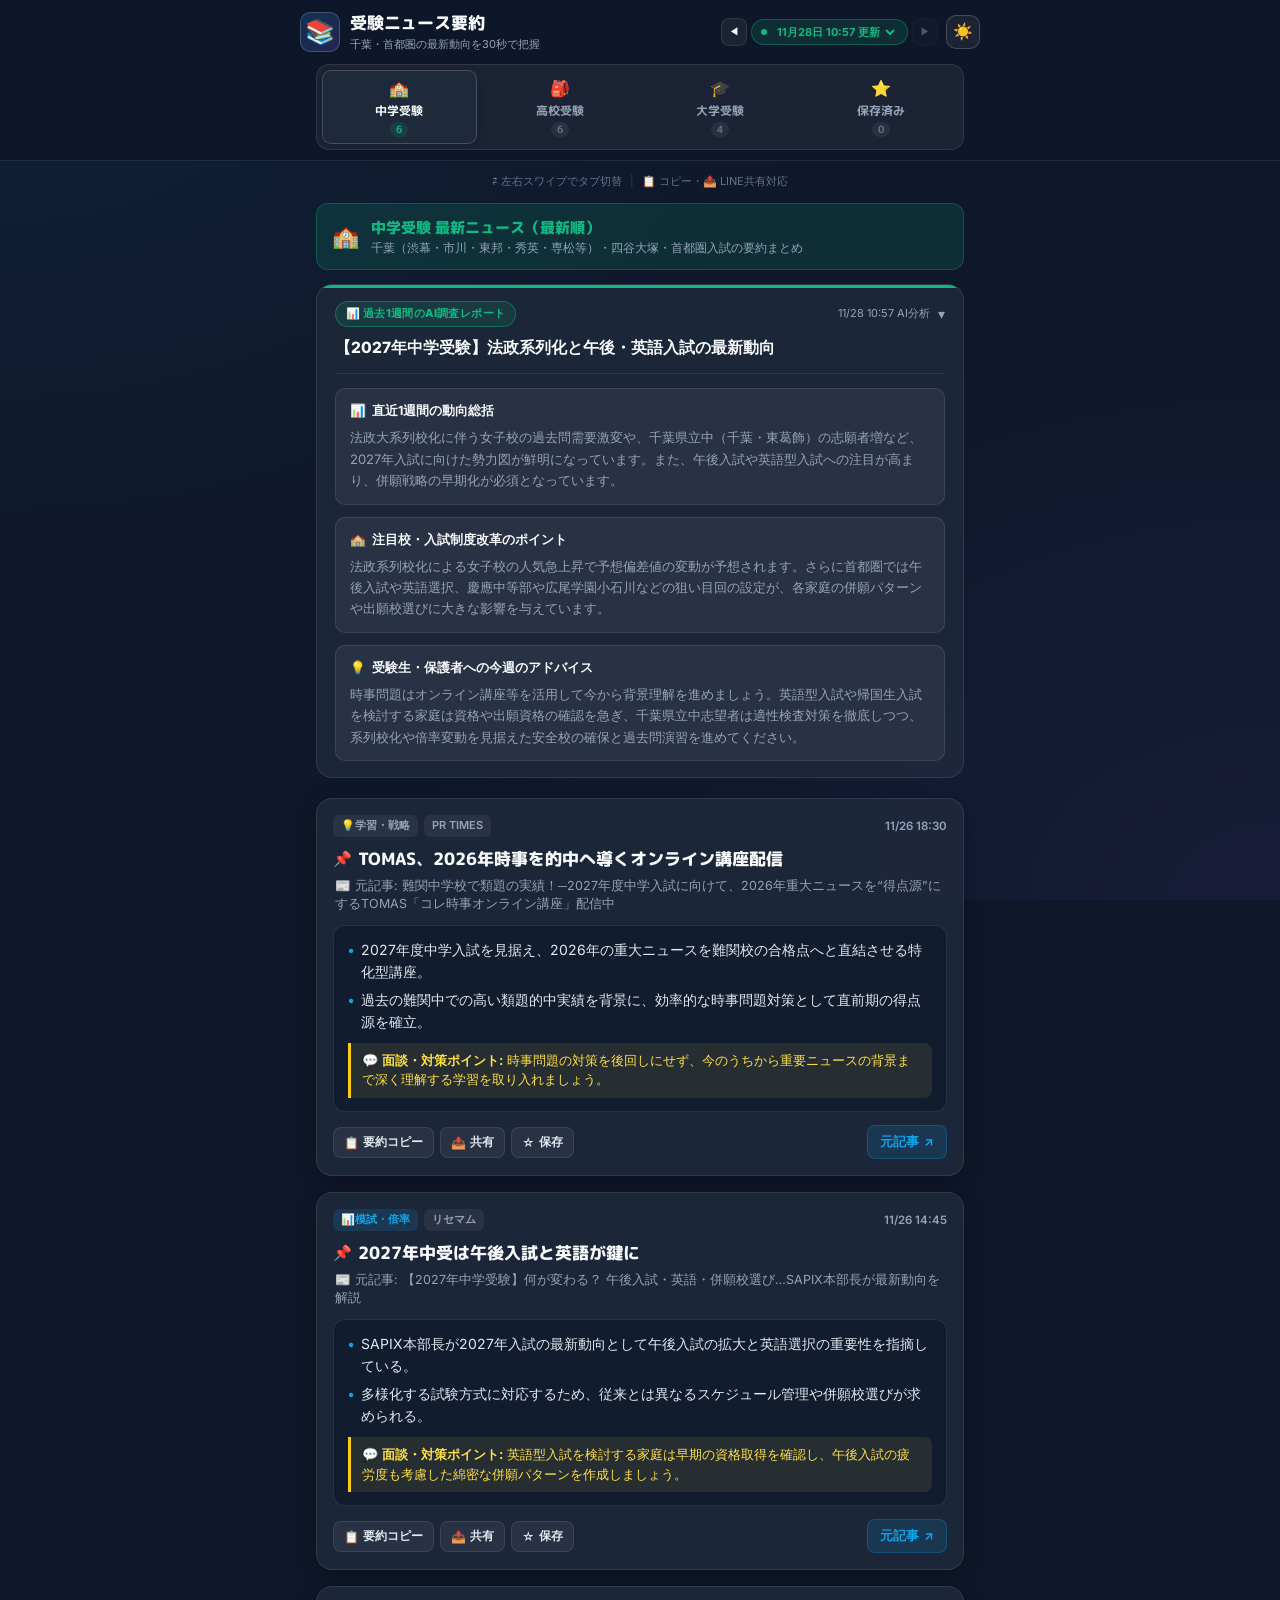
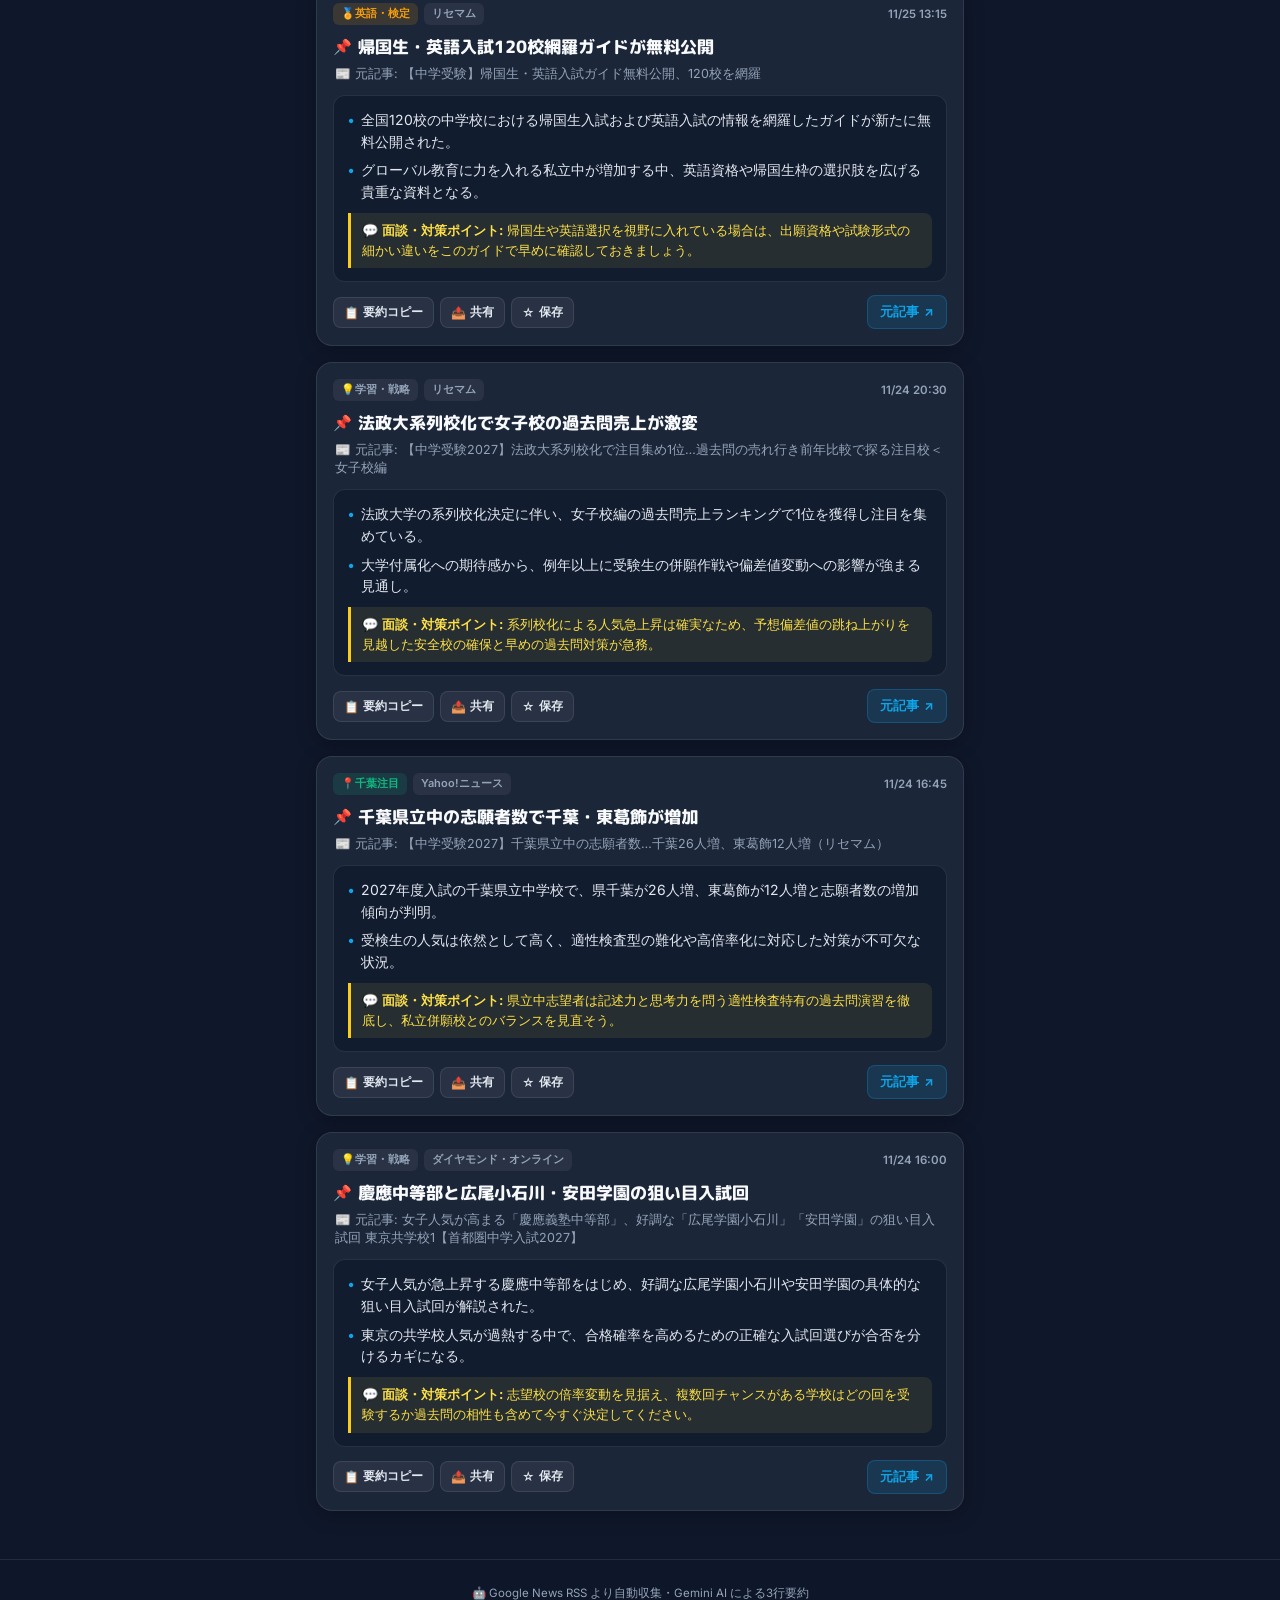
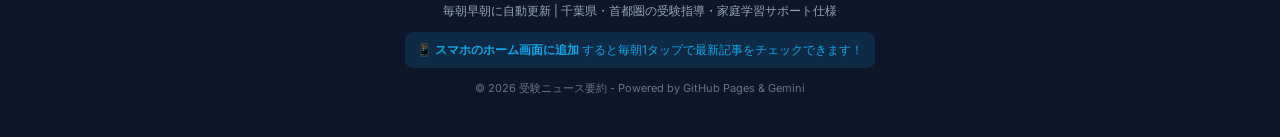
==== commit 715f2276: "chore: 毎朝の受験ニュース要約を自動更新 2026-11-28 10:57 JST" ====
--- a/docs/index.html
+++ b/docs/index.html
@@ -32,7 +32,7 @@
         })();
     </script>
 </head>
-<body data-updated-time="11月27日 11:09" data-updated-date="2026-11-27">
+<body data-updated-time="11月28日 10:57" data-updated-date="2026-11-28">
     <!-- 上部固定ヘッダー＆タブ領域 -->
     <div class="sticky-top-shell">
         <header class="app-header">
@@ -51,7 +51,7 @@
                         <div class="update-badge" id="updateBadge" title="表示日付">
                             <span class="pulse-dot" id="liveDot"></span>
                             <select id="dateSelect" class="date-select" aria-label="表示する日付を選択">
-                                <option value="latest">11月27日 11:09 更新</option>
+                                <option value="latest">11月28日 10:57 更新</option>
                             </select>
                         </div>
                         <button type="button" class="date-nav-btn" id="nextDateBtn" aria-label="翌日のニュースを表示" title="翌日のニュース" disabled>▶</button>
@@ -85,7 +85,7 @@
                 <button type="button" class="tab-btn" data-tab="univ" role="tab" aria-selected="false">
                     <span class="tab-icon">🎓</span>
                     <span class="tab-text">大学受験</span>
-                    <span class="tab-count">6</span>
+                    <span class="tab-count">4</span>
                 </button>
                 <button type="button" class="tab-btn" data-tab="saved" role="tab" aria-selected="false">
                     <span class="tab-icon">⭐</span>
@@ -121,24 +121,24 @@
             <div class="report-header">
                 <span class="report-badge">📊 過去1週間のAI調査レポート</span>
                 <span class="report-header-right">
-                    <span class="report-date">11/27 11:09 AI分析</span>
+                    <span class="report-date">11/28 10:57 AI分析</span>
                     <span class="report-chevron" aria-hidden="true">▾</span>
                 </span>
             </div>
-            <h3 class="report-title">首都圏中学受験：2027年入試へ向けて模試データと併願戦略の全貌</h3>
+            <h3 class="report-title">【2027年中学受験】法政系列化と午後・英語入試の最新動向</h3>
         </summary>
         <div class="report-body">
             <div class="report-section">
                 <div class="report-section-title">📊 <strong>直近1週間の動向総括</strong></div>
-                <div class="report-section-text">直近1週間は四谷大塚第5回合不合判定テストの偏差値判明やSAPIX本部長による最新動向解説が相次ぎました。千葉県立中の志願者増傾向もみられ、模試の判定と併願パターンの見直しが本格化しています。</div>
+                <div class="report-section-text">法政大系列校化に伴う女子校の過去問需要激変や、千葉県立中（千葉・東葛飾）の志願者増など、2027年入試に向けた勢力図が鮮明になっています。また、午後入試や英語型入試への注目が高まり、併願戦略の早期化が必須となっています。</div>
             </div>
             <div class="report-section">
                 <div class="report-section-title">🏫 <strong>注目校・入試制度改革のポイント</strong></div>
-                <div class="report-section-text">慶應中等部や広尾学園小石川、安田学園などの共学校で狙い目入試回への注目が高まっています。また、英語入試ガイドの公開や時事問題対策講座の本格化など、多様化する入試形式への対応が急務です。</div>
+                <div class="report-section-text">法政系列校化による女子校の人気急上昇で予想偏差値の変動が予想されます。さらに首都圏では午後入試や英語選択、慶應中等部や広尾学園小石川などの狙い目回の設定が、各家庭の併願パターンや出願校選びに大きな影響を与えています。</div>
             </div>
             <div class="report-section">
                 <div class="report-section-title">💡 <strong>受験生・保護者への今週のアドバイス</strong></div>
-                <div class="report-section-text">直近の模試偏差値と過去問の正答率を突き合わせ、得点源と失点分野のギャップを埋める対策を徹底してください。複数回入試校は相性を見極め、出願回を早期に確定させましょう。</div>
+                <div class="report-section-text">時事問題はオンライン講座等を活用して今から背景理解を進めましょう。英語型入試や帰国生入試を検討する家庭は資格や出願資格の確認を急ぎ、千葉県立中志望者は適性検査対策を徹底しつつ、系列校化や倍率変動を見据えた安全校の確保と過去問演習を進めてください。</div>
             </div>
         </div>
     </details>
@@ -146,16 +146,16 @@
             </div>
             <div class="news-grid">
                 
-        <article class="news-card" data-article-id="5a6c6acd8c" data-is-new="true">
+        <article class="news-card" data-article-id="5a6c6acd8c" data-is-new="false">
             <div class="card-header">
                 <div class="card-badges">
-                    <span class="badge-new">🔥 NEW</span>
+                    
                     <span class="topic-badge badge-strategy">💡学習・戦略</span>
                     <span class="card-source">PR TIMES</span>
                 </div>
                 <div class="card-meta-right">
                     <span class="read-indicator" title="既読">✓ 既読</span>
-                    <span class="card-date">昨日 18:30</span>
+                    <span class="card-date">11/26 18:30</span>
                 </div>
             </div>
             <h3 class="card-headline-main">TOMAS、2026年時事を的中へ導くオンライン講座配信</h3>
@@ -169,7 +169,7 @@
             <div class="card-footer">
                 <div class="card-actions">
                     <button type="button" class="btn-action btn-copy" data-copy="【中学受験】TOMAS、2026年時事を的中へ導くオンライン講座配信
-📰 難関中学校で類題の実績！─2027年度中学入試に向けて、2026年重大ニュースを“得点源”にするTOMAS「コレ時事オンライン講座」配信中（PR TIMES / 昨日 18:30）
+📰 難関中学校で類題の実績！─2027年度中学入試に向けて、2026年重大ニュースを“得点源”にするTOMAS「コレ時事オンライン講座」配信中（PR TIMES / 11/26 18:30）
 ・2027年度中学入試を見据え、2026年の重大ニュースを難関校の合格点へと直結させる特化型講座。
 ・過去の難関中での高い類題的中実績を背景に、効率的な時事問題対策として直前期の得点源を確立。
 💡 ポイント: 時事問題の対策を後回しにせず、今のうちから重要ニュースの背景まで深く理解する学習を取り入れましょう。
@@ -177,7 +177,7 @@
                         <span>📋</span><span>要約コピー</span>
                     </button>
                     <button type="button" class="btn-action btn-share" data-copy="【中学受験】TOMAS、2026年時事を的中へ導くオンライン講座配信
-📰 難関中学校で類題の実績！─2027年度中学入試に向けて、2026年重大ニュースを“得点源”にするTOMAS「コレ時事オンライン講座」配信中（PR TIMES / 昨日 18:30）
+📰 難関中学校で類題の実績！─2027年度中学入試に向けて、2026年重大ニュースを“得点源”にするTOMAS「コレ時事オンライン講座」配信中（PR TIMES / 11/26 18:30）
 ・2027年度中学入試を見据え、2026年の重大ニュースを難関校の合格点へと直結させる特化型講座。
 ・過去の難関中での高い類題的中実績を背景に、効率的な時事問題対策として直前期の得点源を確立。
 💡 ポイント: 時事問題の対策を後回しにせず、今のうちから重要ニュースの背景まで深く理解する学習を取り入れましょう。
@@ -196,107 +196,7 @@
         </article>
         
 
-        <article class="news-card" data-article-id="1fba16c5f6" data-is-new="true">
-            <div class="card-header">
-                <div class="card-badges">
-                    <span class="badge-new">🔥 NEW</span>
-                    <span class="topic-badge badge-exam">📊模試・倍率</span>
-                    <span class="card-source">Yahoo!ニュース</span>
-                </div>
-                <div class="card-meta-right">
-                    <span class="read-indicator" title="既読">✓ 既読</span>
-                    <span class="card-date">昨日 14:45</span>
-                </div>
-            </div>
-            <h3 class="card-headline-main">SAPIX本部長が読み解く2027年中学受験の最新動向</h3>
-            <p class="card-original-title">📰 元記事: 【2027年中学受験】何が変わる？ 午後入試・英語・併願校選び…SAPIX本部長が最新動向を解説（リセマム）</p>
-            <div class="summary-box">
-                <div class="summary-points">
-                    <div class="summary-point"><span class="dot">•</span><span>2027年入試における午後入試の拡大、英語導入校の増加、併願校選びの劇的な変化を詳細に解説。</span></div><div class="summary-point"><span class="dot">•</span><span>首都圏の上位校・難関校を目指す受験生に向け、多様化する入試制度への戦略的な適応法を提示。</span></div>
-                </div>
-                <div class="summary-takeaway">💬 <strong>面談・対策ポイント:</strong> 最新の入試トレンドを踏まえ、併願パターンの早期見直しと英語型入試・午後枠の活用可能性を検討してください。</div>
-            </div>
-            <div class="card-footer">
-                <div class="card-actions">
-                    <button type="button" class="btn-action btn-copy" data-copy="【中学受験】SAPIX本部長が読み解く2027年中学受験の最新動向
-📰 【2027年中学受験】何が変わる？ 午後入試・英語・併願校選び…SAPIX本部長が最新動向を解説（リセマム）（Yahoo!ニュース / 昨日 14:45）
-・2027年入試における午後入試の拡大、英語導入校の増加、併願校選びの劇的な変化を詳細に解説。
-・首都圏の上位校・難関校を目指す受験生に向け、多様化する入試制度への戦略的な適応法を提示。
-💡 ポイント: 最新の入試トレンドを踏まえ、併願パターンの早期見直しと英語型入試・午後枠の活用可能性を検討してください。
-🔗 https://news.google.com/rss/articles/CBMif0FVX3lxTE9manVEQmR1ekNUQVJoUXQ1Vi1mOUdfcWpJOE1fcHhqUUtCUjZqMWltZnh0dTlfYjM0bzlpSlRHWV9yMGw0U0lDTWZ1c0VaQUpJSU9LTGg1MDNGSmJxZ2VqWGZEa0RFUklYM1kyNk82YXhNUFFPbXEwZ2VHOXpvN0k?oc=5" onclick="copySummary(this)" title="要約テキストをコピー">
-                        <span>📋</span><span>要約コピー</span>
-                    </button>
-                    <button type="button" class="btn-action btn-share" data-copy="【中学受験】SAPIX本部長が読み解く2027年中学受験の最新動向
-📰 【2027年中学受験】何が変わる？ 午後入試・英語・併願校選び…SAPIX本部長が最新動向を解説（リセマム）（Yahoo!ニュース / 昨日 14:45）
-・2027年入試における午後入試の拡大、英語導入校の増加、併願校選びの劇的な変化を詳細に解説。
-・首都圏の上位校・難関校を目指す受験生に向け、多様化する入試制度への戦略的な適応法を提示。
-💡 ポイント: 最新の入試トレンドを踏まえ、併願パターンの早期見直しと英語型入試・午後枠の活用可能性を検討してください。
-🔗 https://news.google.com/rss/articles/CBMif0FVX3lxTE9manVEQmR1ekNUQVJoUXQ1Vi1mOUdfcWpJOE1fcHhqUUtCUjZqMWltZnh0dTlfYjM0bzlpSlRHWV9yMGw0U0lDTWZ1c0VaQUpJSU9LTGg1MDNGSmJxZ2VqWGZEa0RFUklYM1kyNk82YXhNUFFPbXEwZ2VHOXpvN0k?oc=5" data-title="SAPIX本部長が読み解く2027年中学受験の最新動向" data-url="https://news.google.com/rss/articles/CBMif0FVX3lxTE9manVEQmR1ekNUQVJoUXQ1Vi1mOUdfcWpJOE1fcHhqUUtCUjZqMWltZnh0dTlfYjM0bzlpSlRHWV9yMGw0U0lDTWZ1c0VaQUpJSU9LTGg1MDNGSmJxZ2VqWGZEa0RFUklYM1kyNk82YXhNUFFPbXEwZ2VHOXpvN0k?oc=5" onclick="shareArticle(this)" title="LINEや他アプリで共有">
-                        <span>📤</span><span>共有</span>
-                    </button>
-                    <button type="button" class="btn-action btn-bookmark" data-article-id="1fba16c5f6" onclick="toggleBookmark(this, '1fba16c5f6')" title="あとで読む（保存）">
-                        <span class="bm-icon">☆</span><span class="bm-text">保存</span>
-                    </button>
-                </div>
-                <a href="https://news.google.com/rss/articles/CBMif0FVX3lxTE9manVEQmR1ekNUQVJoUXQ1Vi1mOUdfcWpJOE1fcHhqUUtCUjZqMWltZnh0dTlfYjM0bzlpSlRHWV9yMGw0U0lDTWZ1c0VaQUpJSU9LTGg1MDNGSmJxZ2VqWGZEa0RFUklYM1kyNk82YXhNUFFPbXEwZ2VHOXpvN0k?oc=5" target="_blank" rel="noopener noreferrer" class="btn-read-more" onclick="markAsRead('1fba16c5f6')">
-                    <span>元記事</span>
-                    <span>↗</span>
-                </a>
-            </div>
-        </article>
-        
-
-        <article class="news-card" data-article-id="0e15aa7bae" data-is-new="true">
-            <div class="card-header">
-                <div class="card-badges">
-                    <span class="badge-new">🔥 NEW</span>
-                    <span class="topic-badge badge-exam">📊模試・倍率</span>
-                    <span class="card-source">リセマム</span>
-                </div>
-                <div class="card-meta-right">
-                    <span class="read-indicator" title="既読">✓ 既読</span>
-                    <span class="card-date">昨日 10:45</span>
-                </div>
-            </div>
-            <h3 class="card-headline-main">四谷大塚合不合から分析する最難関校の併願戦略</h3>
-            <p class="card-original-title">📰 元記事: 【中学受験2027】人気校の併願先は…四谷大塚「第5回合不合」トップ20</p>
-            <div class="summary-box">
-                <div class="summary-points">
-                    <div class="summary-point"><span class="dot">•</span><span>第5回合不合判定テストのデータに基づき、人気校の具体的な併願先上位20校が判明した。</span></div><div class="summary-point"><span class="dot">•</span><span>首都圏の難関校を目指す受験生にとって、最新の併願パターンを把握することは直前期の出願校選定に直結する。</span></div>
-                </div>
-                <div class="summary-takeaway">💬 <strong>面談・対策ポイント:</strong> 模試の判定だけでなく、上位校の実際の併願動向を踏まえて第2志望以下の過去問演習の優先順位を再調整してください。</div>
-            </div>
-            <div class="card-footer">
-                <div class="card-actions">
-                    <button type="button" class="btn-action btn-copy" data-copy="【中学受験】四谷大塚合不合から分析する最難関校の併願戦略
-📰 【中学受験2027】人気校の併願先は…四谷大塚「第5回合不合」トップ20（リセマム / 昨日 10:45）
-・第5回合不合判定テストのデータに基づき、人気校の具体的な併願先上位20校が判明した。
-・首都圏の難関校を目指す受験生にとって、最新の併願パターンを把握することは直前期の出願校選定に直結する。
-💡 ポイント: 模試の判定だけでなく、上位校の実際の併願動向を踏まえて第2志望以下の過去問演習の優先順位を再調整してください。
-🔗 https://news.google.com/rss/articles/CBMiXEFVX3lxTE5vVG14bHItajJUNjVrZHJMS3dQRld1NWlsTm1CWVBKYUlESFMwSEJfT3hBZE51R2tpeTZUaTg3V01qaDlxMnQzXzVuY2gydGRwZml3cDFiTG1jMm5k?oc=5" onclick="copySummary(this)" title="要約テキストをコピー">
-                        <span>📋</span><span>要約コピー</span>
-                    </button>
-                    <button type="button" class="btn-action btn-share" data-copy="【中学受験】四谷大塚合不合から分析する最難関校の併願戦略
-📰 【中学受験2027】人気校の併願先は…四谷大塚「第5回合不合」トップ20（リセマム / 昨日 10:45）
-・第5回合不合判定テストのデータに基づき、人気校の具体的な併願先上位20校が判明した。
-・首都圏の難関校を目指す受験生にとって、最新の併願パターンを把握することは直前期の出願校選定に直結する。
-💡 ポイント: 模試の判定だけでなく、上位校の実際の併願動向を踏まえて第2志望以下の過去問演習の優先順位を再調整してください。
-🔗 https://news.google.com/rss/articles/CBMiXEFVX3lxTE5vVG14bHItajJUNjVrZHJMS3dQRld1NWlsTm1CWVBKYUlESFMwSEJfT3hBZE51R2tpeTZUaTg3V01qaDlxMnQzXzVuY2gydGRwZml3cDFiTG1jMm5k?oc=5" data-title="四谷大塚合不合から分析する最難関校の併願戦略" data-url="https://news.google.com/rss/articles/CBMiXEFVX3lxTE5vVG14bHItajJUNjVrZHJMS3dQRld1NWlsTm1CWVBKYUlESFMwSEJfT3hBZE51R2tpeTZUaTg3V01qaDlxMnQzXzVuY2gydGRwZml3cDFiTG1jMm5k?oc=5" onclick="shareArticle(this)" title="LINEや他アプリで共有">
-                        <span>📤</span><span>共有</span>
-                    </button>
-                    <button type="button" class="btn-action btn-bookmark" data-article-id="0e15aa7bae" onclick="toggleBookmark(this, '0e15aa7bae')" title="あとで読む（保存）">
-                        <span class="bm-icon">☆</span><span class="bm-text">保存</span>
-                    </button>
-                </div>
-                <a href="https://news.google.com/rss/articles/CBMiXEFVX3lxTE5vVG14bHItajJUNjVrZHJMS3dQRld1NWlsTm1CWVBKYUlESFMwSEJfT3hBZE51R2tpeTZUaTg3V01qaDlxMnQzXzVuY2gydGRwZml3cDFiTG1jMm5k?oc=5" target="_blank" rel="noopener noreferrer" class="btn-read-more" onclick="markAsRead('0e15aa7bae')">
-                    <span>元記事</span>
-                    <span>↗</span>
-                </a>
-            </div>
-        </article>
-        
-
-        <article class="news-card" data-article-id="11314dff2c" data-is-new="false">
+        <article class="news-card" data-article-id="847ee091b1" data-is-new="false">
             <div class="card-header">
                 <div class="card-badges">
                     
@@ -305,40 +205,40 @@
                 </div>
                 <div class="card-meta-right">
                     <span class="read-indicator" title="既読">✓ 既読</span>
-                    <span class="card-date">11/25 19:03</span>
-                </div>
-            </div>
-            <h3 class="card-headline-main">第5回合不合テストの難関校最新偏差値が判明</h3>
-            <p class="card-original-title">📰 元記事: 【中学受験2027】四谷大塚、第5回合不合判定テスト（11/15実施）偏差値…筑駒74・桜蔭70</p>
+                    <span class="card-date">11/26 14:45</span>
+                </div>
+            </div>
+            <h3 class="card-headline-main">2027年中受は午後入試と英語が鍵に</h3>
+            <p class="card-original-title">📰 元記事: 【2027年中学受験】何が変わる？ 午後入試・英語・併願校選び…SAPIX本部長が最新動向を解説</p>
             <div class="summary-box">
                 <div class="summary-points">
-                    <div class="summary-point"><span class="dot">•</span><span>四谷大塚が11月15日に実施した第5回合不合判定テストの偏差値が公表され、筑駒が74、桜蔭が70となった。</span></div><div class="summary-point"><span class="dot">•</span><span>秋以降の受験生全体の学力層の移動や志望校別の位置づけを正確に測るための極めて重要な指標となる。</span></div>
-                </div>
-                <div class="summary-takeaway">💬 <strong>面談・対策ポイント:</strong> 今回の偏差値と判定を直近の過去問正答率と突き合わせ、得点源と失点分野のギャップを早期に埋める対策を徹底しましょう。</div>
+                    <div class="summary-point"><span class="dot">•</span><span>SAPIX本部長が2027年入試の最新動向として午後入試の拡大と英語選択の重要性を指摘している。</span></div><div class="summary-point"><span class="dot">•</span><span>多様化する試験方式に対応するため、従来とは異なるスケジュール管理や併願校選びが求められる。</span></div>
+                </div>
+                <div class="summary-takeaway">💬 <strong>面談・対策ポイント:</strong> 英語型入試を検討する家庭は早期の資格取得を確認し、午後入試の疲労度も考慮した綿密な併願パターンを作成しましょう。</div>
             </div>
             <div class="card-footer">
                 <div class="card-actions">
-                    <button type="button" class="btn-action btn-copy" data-copy="【中学受験】第5回合不合テストの難関校最新偏差値が判明
-📰 【中学受験2027】四谷大塚、第5回合不合判定テスト（11/15実施）偏差値…筑駒74・桜蔭70（リセマム / 11/25 19:03）
-・四谷大塚が11月15日に実施した第5回合不合判定テストの偏差値が公表され、筑駒が74、桜蔭が70となった。
-・秋以降の受験生全体の学力層の移動や志望校別の位置づけを正確に測るための極めて重要な指標となる。
-💡 ポイント: 今回の偏差値と判定を直近の過去問正答率と突き合わせ、得点源と失点分野のギャップを早期に埋める対策を徹底しましょう。
-🔗 https://news.google.com/rss/articles/CBMiXEFVX3lxTE1IWm83cDRTc0xROFU2NzhydnU3dHUzd0UtY3BrVTJvSnB3djMyMDVfR3Rja2FkN2JGRkZKcWZIa0QxVUlJV3R1Y1JHUGJiMFB2cWFvaWF5bFYxeTRw?oc=5" onclick="copySummary(this)" title="要約テキストをコピー">
+                    <button type="button" class="btn-action btn-copy" data-copy="【中学受験】2027年中受は午後入試と英語が鍵に
+📰 【2027年中学受験】何が変わる？ 午後入試・英語・併願校選び…SAPIX本部長が最新動向を解説（リセマム / 11/26 14:45）
+・SAPIX本部長が2027年入試の最新動向として午後入試の拡大と英語選択の重要性を指摘している。
+・多様化する試験方式に対応するため、従来とは異なるスケジュール管理や併願校選びが求められる。
+💡 ポイント: 英語型入試を検討する家庭は早期の資格取得を確認し、午後入試の疲労度も考慮した綿密な併願パターンを作成しましょう。
+🔗 https://news.google.com/rss/articles/CBMiXEFVX3lxTE1mblJDWHBsQTNFM3NOblktaVg5emhqRHhGMEpVMmJyZzdpUUxSNmNsd1JLSW9yNnNIODRUY2N6YUFzOFB1MXNfemRBTEVEN1BOYTNuMEJrVkNPZ0NQ?oc=5" onclick="copySummary(this)" title="要約テキストをコピー">
                         <span>📋</span><span>要約コピー</span>
                     </button>
-                    <button type="button" class="btn-action btn-share" data-copy="【中学受験】第5回合不合テストの難関校最新偏差値が判明
-📰 【中学受験2027】四谷大塚、第5回合不合判定テスト（11/15実施）偏差値…筑駒74・桜蔭70（リセマム / 11/25 19:03）
-・四谷大塚が11月15日に実施した第5回合不合判定テストの偏差値が公表され、筑駒が74、桜蔭が70となった。
-・秋以降の受験生全体の学力層の移動や志望校別の位置づけを正確に測るための極めて重要な指標となる。
-💡 ポイント: 今回の偏差値と判定を直近の過去問正答率と突き合わせ、得点源と失点分野のギャップを早期に埋める対策を徹底しましょう。
-🔗 https://news.google.com/rss/articles/CBMiXEFVX3lxTE1IWm83cDRTc0xROFU2NzhydnU3dHUzd0UtY3BrVTJvSnB3djMyMDVfR3Rja2FkN2JGRkZKcWZIa0QxVUlJV3R1Y1JHUGJiMFB2cWFvaWF5bFYxeTRw?oc=5" data-title="第5回合不合テストの難関校最新偏差値が判明" data-url="https://news.google.com/rss/articles/CBMiXEFVX3lxTE1IWm83cDRTc0xROFU2NzhydnU3dHUzd0UtY3BrVTJvSnB3djMyMDVfR3Rja2FkN2JGRkZKcWZIa0QxVUlJV3R1Y1JHUGJiMFB2cWFvaWF5bFYxeTRw?oc=5" onclick="shareArticle(this)" title="LINEや他アプリで共有">
+                    <button type="button" class="btn-action btn-share" data-copy="【中学受験】2027年中受は午後入試と英語が鍵に
+📰 【2027年中学受験】何が変わる？ 午後入試・英語・併願校選び…SAPIX本部長が最新動向を解説（リセマム / 11/26 14:45）
+・SAPIX本部長が2027年入試の最新動向として午後入試の拡大と英語選択の重要性を指摘している。
+・多様化する試験方式に対応するため、従来とは異なるスケジュール管理や併願校選びが求められる。
+💡 ポイント: 英語型入試を検討する家庭は早期の資格取得を確認し、午後入試の疲労度も考慮した綿密な併願パターンを作成しましょう。
+🔗 https://news.google.com/rss/articles/CBMiXEFVX3lxTE1mblJDWHBsQTNFM3NOblktaVg5emhqRHhGMEpVMmJyZzdpUUxSNmNsd1JLSW9yNnNIODRUY2N6YUFzOFB1MXNfemRBTEVEN1BOYTNuMEJrVkNPZ0NQ?oc=5" data-title="2027年中受は午後入試と英語が鍵に" data-url="https://news.google.com/rss/articles/CBMiXEFVX3lxTE1mblJDWHBsQTNFM3NOblktaVg5emhqRHhGMEpVMmJyZzdpUUxSNmNsd1JLSW9yNnNIODRUY2N6YUFzOFB1MXNfemRBTEVEN1BOYTNuMEJrVkNPZ0NQ?oc=5" onclick="shareArticle(this)" title="LINEや他アプリで共有">
                         <span>📤</span><span>共有</span>
                     </button>
-                    <button type="button" class="btn-action btn-bookmark" data-article-id="11314dff2c" onclick="toggleBookmark(this, '11314dff2c')" title="あとで読む（保存）">
+                    <button type="button" class="btn-action btn-bookmark" data-article-id="847ee091b1" onclick="toggleBookmark(this, '847ee091b1')" title="あとで読む（保存）">
                         <span class="bm-icon">☆</span><span class="bm-text">保存</span>
                     </button>
                 </div>
-                <a href="https://news.google.com/rss/articles/CBMiXEFVX3lxTE1IWm83cDRTc0xROFU2NzhydnU3dHUzd0UtY3BrVTJvSnB3djMyMDVfR3Rja2FkN2JGRkZKcWZIa0QxVUlJV3R1Y1JHUGJiMFB2cWFvaWF5bFYxeTRw?oc=5" target="_blank" rel="noopener noreferrer" class="btn-read-more" onclick="markAsRead('11314dff2c')">
+                <a href="https://news.google.com/rss/articles/CBMiXEFVX3lxTE1mblJDWHBsQTNFM3NOblktaVg5emhqRHhGMEpVMmJyZzdpUUxSNmNsd1JLSW9yNnNIODRUY2N6YUFzOFB1MXNfemRBTEVEN1BOYTNuMEJrVkNPZ0NQ?oc=5" target="_blank" rel="noopener noreferrer" class="btn-read-more" onclick="markAsRead('847ee091b1')">
                     <span>元記事</span>
                     <span>↗</span>
                 </a>
@@ -396,6 +296,106 @@
         </article>
         
 
+        <article class="news-card" data-article-id="0b38dbb12f" data-is-new="false">
+            <div class="card-header">
+                <div class="card-badges">
+                    
+                    <span class="topic-badge badge-strategy">💡学習・戦略</span>
+                    <span class="card-source">リセマム</span>
+                </div>
+                <div class="card-meta-right">
+                    <span class="read-indicator" title="既読">✓ 既読</span>
+                    <span class="card-date">11/24 20:30</span>
+                </div>
+            </div>
+            <h3 class="card-headline-main">法政大系列校化で女子校の過去問売上が激変</h3>
+            <p class="card-original-title">📰 元記事: 【中学受験2027】法政大系列校化で注目集め1位…過去問の売れ行き前年比較で探る注目校＜女子校編</p>
+            <div class="summary-box">
+                <div class="summary-points">
+                    <div class="summary-point"><span class="dot">•</span><span>法政大学の系列校化決定に伴い、女子校編の過去問売上ランキングで1位を獲得し注目を集めている。</span></div><div class="summary-point"><span class="dot">•</span><span>大学付属化への期待感から、例年以上に受験生の併願作戦や偏差値変動への影響が強まる見通し。</span></div>
+                </div>
+                <div class="summary-takeaway">💬 <strong>面談・対策ポイント:</strong> 系列校化による人気急上昇は確実なため、予想偏差値の跳ね上がりを見越した安全校の確保と早めの過去問対策が急務。</div>
+            </div>
+            <div class="card-footer">
+                <div class="card-actions">
+                    <button type="button" class="btn-action btn-copy" data-copy="【中学受験】法政大系列校化で女子校の過去問売上が激変
+📰 【中学受験2027】法政大系列校化で注目集め1位…過去問の売れ行き前年比較で探る注目校＜女子校編（リセマム / 11/24 20:30）
+・法政大学の系列校化決定に伴い、女子校編の過去問売上ランキングで1位を獲得し注目を集めている。
+・大学付属化への期待感から、例年以上に受験生の併願作戦や偏差値変動への影響が強まる見通し。
+💡 ポイント: 系列校化による人気急上昇は確実なため、予想偏差値の跳ね上がりを見越した安全校の確保と早めの過去問対策が急務。
+🔗 https://news.google.com/rss/articles/CBMiXEFVX3lxTFBSSFRleUFlNHIzUnUta3pYeXBST2tmalhoXzNyU1Rsb0NCSDk1SzdvMFdRcGFYejRfb1BCLXZ3MnQzcjc1QWRkaHlKY3JBSDhHSlk0TjlGQUJoOFBp?oc=5" onclick="copySummary(this)" title="要約テキストをコピー">
+                        <span>📋</span><span>要約コピー</span>
+                    </button>
+                    <button type="button" class="btn-action btn-share" data-copy="【中学受験】法政大系列校化で女子校の過去問売上が激変
+📰 【中学受験2027】法政大系列校化で注目集め1位…過去問の売れ行き前年比較で探る注目校＜女子校編（リセマム / 11/24 20:30）
+・法政大学の系列校化決定に伴い、女子校編の過去問売上ランキングで1位を獲得し注目を集めている。
+・大学付属化への期待感から、例年以上に受験生の併願作戦や偏差値変動への影響が強まる見通し。
+💡 ポイント: 系列校化による人気急上昇は確実なため、予想偏差値の跳ね上がりを見越した安全校の確保と早めの過去問対策が急務。
+🔗 https://news.google.com/rss/articles/CBMiXEFVX3lxTFBSSFRleUFlNHIzUnUta3pYeXBST2tmalhoXzNyU1Rsb0NCSDk1SzdvMFdRcGFYejRfb1BCLXZ3MnQzcjc1QWRkaHlKY3JBSDhHSlk0TjlGQUJoOFBp?oc=5" data-title="法政大系列校化で女子校の過去問売上が激変" data-url="https://news.google.com/rss/articles/CBMiXEFVX3lxTFBSSFRleUFlNHIzUnUta3pYeXBST2tmalhoXzNyU1Rsb0NCSDk1SzdvMFdRcGFYejRfb1BCLXZ3MnQzcjc1QWRkaHlKY3JBSDhHSlk0TjlGQUJoOFBp?oc=5" onclick="shareArticle(this)" title="LINEや他アプリで共有">
+                        <span>📤</span><span>共有</span>
+                    </button>
+                    <button type="button" class="btn-action btn-bookmark" data-article-id="0b38dbb12f" onclick="toggleBookmark(this, '0b38dbb12f')" title="あとで読む（保存）">
+                        <span class="bm-icon">☆</span><span class="bm-text">保存</span>
+                    </button>
+                </div>
+                <a href="https://news.google.com/rss/articles/CBMiXEFVX3lxTFBSSFRleUFlNHIzUnUta3pYeXBST2tmalhoXzNyU1Rsb0NCSDk1SzdvMFdRcGFYejRfb1BCLXZ3MnQzcjc1QWRkaHlKY3JBSDhHSlk0TjlGQUJoOFBp?oc=5" target="_blank" rel="noopener noreferrer" class="btn-read-more" onclick="markAsRead('0b38dbb12f')">
+                    <span>元記事</span>
+                    <span>↗</span>
+                </a>
+            </div>
+        </article>
+        
+
+        <article class="news-card" data-article-id="5dceba3119" data-is-new="false">
+            <div class="card-header">
+                <div class="card-badges">
+                    
+                    <span class="topic-badge badge-chiba">📍千葉注目</span>
+                    <span class="card-source">Yahoo!ニュース</span>
+                </div>
+                <div class="card-meta-right">
+                    <span class="read-indicator" title="既読">✓ 既読</span>
+                    <span class="card-date">11/24 16:45</span>
+                </div>
+            </div>
+            <h3 class="card-headline-main">千葉県立中の志願者数で千葉・東葛飾が増加</h3>
+            <p class="card-original-title">📰 元記事: 【中学受験2027】千葉県立中の志願者数…千葉26人増、東葛飾12人増（リセマム）</p>
+            <div class="summary-box">
+                <div class="summary-points">
+                    <div class="summary-point"><span class="dot">•</span><span>2027年度入試の千葉県立中学校で、県千葉が26人増、東葛飾が12人増と志願者数の増加傾向が判明。</span></div><div class="summary-point"><span class="dot">•</span><span>受検生の人気は依然として高く、適性検査型の難化や高倍率化に対応した対策が不可欠な状況。</span></div>
+                </div>
+                <div class="summary-takeaway">💬 <strong>面談・対策ポイント:</strong> 県立中志望者は記述力と思考力を問う適性検査特有の過去問演習を徹底し、私立併願校とのバランスを見直そう。</div>
+            </div>
+            <div class="card-footer">
+                <div class="card-actions">
+                    <button type="button" class="btn-action btn-copy" data-copy="【中学受験】千葉県立中の志願者数で千葉・東葛飾が増加
+📰 【中学受験2027】千葉県立中の志願者数…千葉26人増、東葛飾12人増（リセマム）（Yahoo!ニュース / 11/24 16:45）
+・2027年度入試の千葉県立中学校で、県千葉が26人増、東葛飾が12人増と志願者数の増加傾向が判明。
+・受検生の人気は依然として高く、適性検査型の難化や高倍率化に対応した対策が不可欠な状況。
+💡 ポイント: 県立中志望者は記述力と思考力を問う適性検査特有の過去問演習を徹底し、私立併願校とのバランスを見直そう。
+🔗 https://news.google.com/rss/articles/CBMif0FVX3lxTE0xZjBrZ3pLSEpfSHl0Vi1KR0phYTRxckNBSFNPalZwT3oyX2F2ZWMwZ1BiUEVrczF6cjBNbGNEUzJnTEZUSlhyaFAyNVBPWGJNbEJGYkJLZlN0X1FhN05DU20yTkh2WFhaWFNZUFh4cHVHMXBtTmU3LXRFWDRRR0k?oc=5" onclick="copySummary(this)" title="要約テキストをコピー">
+                        <span>📋</span><span>要約コピー</span>
+                    </button>
+                    <button type="button" class="btn-action btn-share" data-copy="【中学受験】千葉県立中の志願者数で千葉・東葛飾が増加
+📰 【中学受験2027】千葉県立中の志願者数…千葉26人増、東葛飾12人増（リセマム）（Yahoo!ニュース / 11/24 16:45）
+・2027年度入試の千葉県立中学校で、県千葉が26人増、東葛飾が12人増と志願者数の増加傾向が判明。
+・受検生の人気は依然として高く、適性検査型の難化や高倍率化に対応した対策が不可欠な状況。
+💡 ポイント: 県立中志望者は記述力と思考力を問う適性検査特有の過去問演習を徹底し、私立併願校とのバランスを見直そう。
+🔗 https://news.google.com/rss/articles/CBMif0FVX3lxTE0xZjBrZ3pLSEpfSHl0Vi1KR0phYTRxckNBSFNPalZwT3oyX2F2ZWMwZ1BiUEVrczF6cjBNbGNEUzJnTEZUSlhyaFAyNVBPWGJNbEJGYkJLZlN0X1FhN05DU20yTkh2WFhaWFNZUFh4cHVHMXBtTmU3LXRFWDRRR0k?oc=5" data-title="千葉県立中の志願者数で千葉・東葛飾が増加" data-url="https://news.google.com/rss/articles/CBMif0FVX3lxTE0xZjBrZ3pLSEpfSHl0Vi1KR0phYTRxckNBSFNPalZwT3oyX2F2ZWMwZ1BiUEVrczF6cjBNbGNEUzJnTEZUSlhyaFAyNVBPWGJNbEJGYkJLZlN0X1FhN05DU20yTkh2WFhaWFNZUFh4cHVHMXBtTmU3LXRFWDRRR0k?oc=5" onclick="shareArticle(this)" title="LINEや他アプリで共有">
+                        <span>📤</span><span>共有</span>
+                    </button>
+                    <button type="button" class="btn-action btn-bookmark" data-article-id="5dceba3119" onclick="toggleBookmark(this, '5dceba3119')" title="あとで読む（保存）">
+                        <span class="bm-icon">☆</span><span class="bm-text">保存</span>
+                    </button>
+                </div>
+                <a href="https://news.google.com/rss/articles/CBMif0FVX3lxTE0xZjBrZ3pLSEpfSHl0Vi1KR0phYTRxckNBSFNPalZwT3oyX2F2ZWMwZ1BiUEVrczF6cjBNbGNEUzJnTEZUSlhyaFAyNVBPWGJNbEJGYkJLZlN0X1FhN05DU20yTkh2WFhaWFNZUFh4cHVHMXBtTmU3LXRFWDRRR0k?oc=5" target="_blank" rel="noopener noreferrer" class="btn-read-more" onclick="markAsRead('5dceba3119')">
+                    <span>元記事</span>
+                    <span>↗</span>
+                </a>
+            </div>
+        </article>
+        
+
         <article class="news-card" data-article-id="b51503b384" data-is-new="false">
             <div class="card-header">
                 <div class="card-badges">
@@ -465,24 +465,24 @@
             <div class="report-header">
                 <span class="report-badge">📊 過去1週間のAI調査レポート</span>
                 <span class="report-header-right">
-                    <span class="report-date">11/27 11:09 AI分析</span>
+                    <span class="report-date">11/28 10:57 AI分析</span>
                     <span class="report-chevron" aria-hidden="true">▾</span>
                 </span>
             </div>
-            <h3 class="report-title">【高校受験】内申不要の都立入試と首都圏の最新動向分析</h3>
+            <h3 class="report-title">千葉・東京・神奈川における不登校支援と多様化する入試戦略</h3>
         </summary>
         <div class="report-body">
             <div class="report-section">
                 <div class="report-section-title">📊 <strong>直近1週間の動向総括</strong></div>
-                <div class="report-section-text">今週は内申点に頼らない都立のチャレンジスクールやエンカレッジスクールに関するセミナーが開催され、不登校等の生徒に対する多様な受検選択肢が注目を集めました。また、都立高の部活動におけるプロ指導導入やESAT-Jの実施など、教育環境の充実に向けた動きが活発化しています。</div>
+                <div class="report-section-text">今週は千葉の地域連携アクティブスクールや東京の内申不要校・チャレンジスクールなど、不登校生向けの進学支援が大きな注目を集めました。また、都立のTIPSフォーラム開催やESAT-J実施など、首都圏全体で制度や対策に関する動きが活発化しています。</div>
             </div>
             <div class="report-section">
                 <div class="report-section-title">🎒 <strong>注目校・入試制度改革のポイント</strong></div>
-                <div class="report-section-text">東京都では内申点に不安のある生徒向けの受験制度や不登校支援校への関心が高まり、早期の出願準備と過去問対策の重要性が増しています。さらに、神奈川や埼玉など首都圏全体で公立・私立の進路データの分析が進み、多様化するニーズに合わせた学校選びが求められています。</div>
+                <div class="report-section-text">千葉県のアクティブスクールや都立のチャレンジ・エンカレッジスクールなど、内申点や不登校の経歴にとらわれない多様な進路選択が注目されています。さらに神奈川の定時制データ公開など、生徒の状況に応じた柔軟な学校選びがトレンドとなっています。</div>
             </div>
             <div class="report-section">
                 <div class="report-section-title">💡 <strong>受験生・保護者への今週のアドバイス</strong></div>
-                <div class="report-section-text">内申点に不安がある場合は、作文や面接など学力検査以外の評価方法を確認し、早めに出願準備と過去問対策を進めましょう。また、志望校を選ぶ際は進学実績だけでなく、部活動の指導体制やプロ派遣の実績なども含めて3年間打ち込める環境かをチェックすることが重要です。</div>
+                <div class="report-section-text">内申点や不登校に不安がある受験生は、作文や面接など学力検査以外の評価方法や過去問対策を早めに進めましょう。各種オンラインセミナーや個別面談を活用し、自身に最適な入試制度や学校の情報を正確に収集してください。</div>
             </div>
         </div>
     </details>
@@ -490,6 +490,106 @@
             </div>
             <div class="news-grid">
                 
+        <article class="news-card" data-article-id="051e6ac1ab" data-is-new="true">
+            <div class="card-header">
+                <div class="card-badges">
+                    <span class="badge-new">🔥 NEW</span>
+                    <span class="topic-badge badge-chiba">📍千葉注目</span>
+                    <span class="card-source">Infoseek</span>
+                </div>
+                <div class="card-meta-right">
+                    <span class="read-indicator" title="既読">✓ 既読</span>
+                    <span class="card-date">昨日 23:40</span>
+                </div>
+            </div>
+            <h3 class="card-headline-main">千葉県の不登校生向け進学支援！地域連携アクティブスクールの全貌</h3>
+            <p class="card-original-title">📰 元記事: 【12/2(水)無料オンライン】千葉県・不登校からの高校進学！地域連携アクティブスクール超徹底解説～通信制・定時制・私立高校との比較も紹介～</p>
+            <div class="summary-box">
+                <div class="summary-points">
+                    <div class="summary-point"><span class="dot">•</span><span>不登校経験者が進学しやすい地域連携アクティブスクールの仕組みを網羅的に解説する無料オンラインイベント。</span></div><div class="summary-point"><span class="dot">•</span><span>通信制高校や定時制、一般私立高校との具体的な比較を通じて、生徒に最適な選択肢を見極めるための判断材料を提供。</span></div>
+                </div>
+                <div class="summary-takeaway">💬 <strong>面談・対策ポイント:</strong> 不登校からの進路選択で悩む保護者は参加し、多様な選択肢の特徴を把握した上で個別面談に備えましょう。</div>
+            </div>
+            <div class="card-footer">
+                <div class="card-actions">
+                    <button type="button" class="btn-action btn-copy" data-copy="【高校受験】千葉県の不登校生向け進学支援！地域連携アクティブスクールの全貌
+📰 【12/2(水)無料オンライン】千葉県・不登校からの高校進学！地域連携アクティブスクール超徹底解説～通信制・定時制・私立高校との比較も紹介～（Infoseek / 昨日 23:40）
+・不登校経験者が進学しやすい地域連携アクティブスクールの仕組みを網羅的に解説する無料オンラインイベント。
+・通信制高校や定時制、一般私立高校との具体的な比較を通じて、生徒に最適な選択肢を見極めるための判断材料を提供。
+💡 ポイント: 不登校からの進路選択で悩む保護者は参加し、多様な選択肢の特徴を把握した上で個別面談に備えましょう。
+🔗 https://news.google.com/rss/articles/CBMickFVX3lxTE1TcDZfLWZhVnFYZFc5WXptX2xFX2Y3UV9KLTFKWUVDZDEzT3N3MGduODdEeGktdktKQ0I4UVhjclpUWnJoSE5NTEktM3RxaEsxRWI5dmNvYW5aNkJHOXhvSW9ZVzRaa3dvcWlpU3hnb19OZw?oc=5" onclick="copySummary(this)" title="要約テキストをコピー">
+                        <span>📋</span><span>要約コピー</span>
+                    </button>
+                    <button type="button" class="btn-action btn-share" data-copy="【高校受験】千葉県の不登校生向け進学支援！地域連携アクティブスクールの全貌
+📰 【12/2(水)無料オンライン】千葉県・不登校からの高校進学！地域連携アクティブスクール超徹底解説～通信制・定時制・私立高校との比較も紹介～（Infoseek / 昨日 23:40）
+・不登校経験者が進学しやすい地域連携アクティブスクールの仕組みを網羅的に解説する無料オンラインイベント。
+・通信制高校や定時制、一般私立高校との具体的な比較を通じて、生徒に最適な選択肢を見極めるための判断材料を提供。
+💡 ポイント: 不登校からの進路選択で悩む保護者は参加し、多様な選択肢の特徴を把握した上で個別面談に備えましょう。
+🔗 https://news.google.com/rss/articles/CBMickFVX3lxTE1TcDZfLWZhVnFYZFc5WXptX2xFX2Y3UV9KLTFKWUVDZDEzT3N3MGduODdEeGktdktKQ0I4UVhjclpUWnJoSE5NTEktM3RxaEsxRWI5dmNvYW5aNkJHOXhvSW9ZVzRaa3dvcWlpU3hnb19OZw?oc=5" data-title="千葉県の不登校生向け進学支援！地域連携アクティブスクールの全貌" data-url="https://news.google.com/rss/articles/CBMickFVX3lxTE1TcDZfLWZhVnFYZFc5WXptX2xFX2Y3UV9KLTFKWUVDZDEzT3N3MGduODdEeGktdktKQ0I4UVhjclpUWnJoSE5NTEktM3RxaEsxRWI5dmNvYW5aNkJHOXhvSW9ZVzRaa3dvcWlpU3hnb19OZw?oc=5" onclick="shareArticle(this)" title="LINEや他アプリで共有">
+                        <span>📤</span><span>共有</span>
+                    </button>
+                    <button type="button" class="btn-action btn-bookmark" data-article-id="051e6ac1ab" onclick="toggleBookmark(this, '051e6ac1ab')" title="あとで読む（保存）">
+                        <span class="bm-icon">☆</span><span class="bm-text">保存</span>
+                    </button>
+                </div>
+                <a href="https://news.google.com/rss/articles/CBMickFVX3lxTE1TcDZfLWZhVnFYZFc5WXptX2xFX2Y3UV9KLTFKWUVDZDEzT3N3MGduODdEeGktdktKQ0I4UVhjclpUWnJoSE5NTEktM3RxaEsxRWI5dmNvYW5aNkJHOXhvSW9ZVzRaa3dvcWlpU3hnb19OZw?oc=5" target="_blank" rel="noopener noreferrer" class="btn-read-more" onclick="markAsRead('051e6ac1ab')">
+                    <span>元記事</span>
+                    <span>↗</span>
+                </a>
+            </div>
+        </article>
+        
+
+        <article class="news-card" data-article-id="d689490972" data-is-new="true">
+            <div class="card-header">
+                <div class="card-badges">
+                    <span class="badge-new">🔥 NEW</span>
+                    <span class="topic-badge badge-strategy">💡学習・戦略</span>
+                    <span class="card-source">PR TIMES</span>
+                </div>
+                <div class="card-meta-right">
+                    <span class="read-indicator" title="既読">✓ 既読</span>
+                    <span class="card-date">昨日 11:18</span>
+                </div>
+            </div>
+            <h3 class="card-headline-main">都立高校入試の最新動向を網羅！有明GYM-EXでTIPSフォーラム開催</h3>
+            <p class="card-original-title">📰 元記事: 「都立高校TIPSフォーラム2026」12月19日（土）、有明GYM-EXで開催</p>
+            <div class="summary-box">
+                <div class="summary-points">
+                    <div class="summary-point"><span class="dot">•</span><span>都立高校受験の必須情報や攻略法が集結する大規模な「都立高校TIPSフォーラム2026」が12月19日に有明GYM-EXで開催。</span></div><div class="summary-point"><span class="dot">•</span><span>最新の入試傾向や対策のノウハウを直接収集できるため、受験生・保護者にとって見逃せない重要なイベント。</span></div>
+                </div>
+                <div class="summary-takeaway">💬 <strong>面談・対策ポイント:</strong> 都立志望者は早めに日程を押さえ、最新の出題傾向や対策情報を収集して直前期の学習戦略に役立てましょう。</div>
+            </div>
+            <div class="card-footer">
+                <div class="card-actions">
+                    <button type="button" class="btn-action btn-copy" data-copy="【高校受験】都立高校入試の最新動向を網羅！有明GYM-EXでTIPSフォーラム開催
+📰 「都立高校TIPSフォーラム2026」12月19日（土）、有明GYM-EXで開催（PR TIMES / 昨日 11:18）
+・都立高校受験の必須情報や攻略法が集結する大規模な「都立高校TIPSフォーラム2026」が12月19日に有明GYM-EXで開催。
+・最新の入試傾向や対策のノウハウを直接収集できるため、受験生・保護者にとって見逃せない重要なイベント。
+💡 ポイント: 都立志望者は早めに日程を押さえ、最新の出題傾向や対策情報を収集して直前期の学習戦略に役立てましょう。
+🔗 https://news.google.com/rss/articles/CBMiakFVX3lxTFBseHJfeUxNSUplWEpQMzB2M0hjay1yUUQwbmZSZGNlS2dESE1TVFVaN0xFN25ZM0dqdDU4bEJOS090RXlKTE1QWm5Fb2lnbVpnbFRBVnZaQ3FDQlM1b1VuaWYtTXBfNnJoQnc?oc=5" onclick="copySummary(this)" title="要約テキストをコピー">
+                        <span>📋</span><span>要約コピー</span>
+                    </button>
+                    <button type="button" class="btn-action btn-share" data-copy="【高校受験】都立高校入試の最新動向を網羅！有明GYM-EXでTIPSフォーラム開催
+📰 「都立高校TIPSフォーラム2026」12月19日（土）、有明GYM-EXで開催（PR TIMES / 昨日 11:18）
+・都立高校受験の必須情報や攻略法が集結する大規模な「都立高校TIPSフォーラム2026」が12月19日に有明GYM-EXで開催。
+・最新の入試傾向や対策のノウハウを直接収集できるため、受験生・保護者にとって見逃せない重要なイベント。
+💡 ポイント: 都立志望者は早めに日程を押さえ、最新の出題傾向や対策情報を収集して直前期の学習戦略に役立てましょう。
+🔗 https://news.google.com/rss/articles/CBMiakFVX3lxTFBseHJfeUxNSUplWEpQMzB2M0hjay1yUUQwbmZSZGNlS2dESE1TVFVaN0xFN25ZM0dqdDU4bEJOS090RXlKTE1QWm5Fb2lnbVpnbFRBVnZaQ3FDQlM1b1VuaWYtTXBfNnJoQnc?oc=5" data-title="都立高校入試の最新動向を網羅！有明GYM-EXでTIPSフォーラム開催" data-url="https://news.google.com/rss/articles/CBMiakFVX3lxTFBseHJfeUxNSUplWEpQMzB2M0hjay1yUUQwbmZSZGNlS2dESE1TVFVaN0xFN25ZM0dqdDU4bEJOS090RXlKTE1QWm5Fb2lnbVpnbFRBVnZaQ3FDQlM1b1VuaWYtTXBfNnJoQnc?oc=5" onclick="shareArticle(this)" title="LINEや他アプリで共有">
+                        <span>📤</span><span>共有</span>
+                    </button>
+                    <button type="button" class="btn-action btn-bookmark" data-article-id="d689490972" onclick="toggleBookmark(this, 'd689490972')" title="あとで読む（保存）">
+                        <span class="bm-icon">☆</span><span class="bm-text">保存</span>
+                    </button>
+                </div>
+                <a href="https://news.google.com/rss/articles/CBMiakFVX3lxTFBseHJfeUxNSUplWEpQMzB2M0hjay1yUUQwbmZSZGNlS2dESE1TVFVaN0xFN25ZM0dqdDU4bEJOS090RXlKTE1QWm5Fb2lnbVpnbFRBVnZaQ3FDQlM1b1VuaWYtTXBfNnJoQnc?oc=5" target="_blank" rel="noopener noreferrer" class="btn-read-more" onclick="markAsRead('d689490972')">
+                    <span>元記事</span>
+                    <span>↗</span>
+                </a>
+            </div>
+        </article>
+        
+
         <article class="news-card" data-article-id="7f562c95aa" data-is-new="false">
             <div class="card-header">
                 <div class="card-badges">
@@ -590,56 +690,6 @@
         </article>
         
 
-        <article class="news-card" data-article-id="a6234f8b74" data-is-new="false">
-            <div class="card-header">
-                <div class="card-badges">
-                    
-                    <span class="topic-badge badge-strategy">💡学習・戦略</span>
-                    <span class="card-source">日本教育新聞電子版 NIKKYOWEB</span>
-                </div>
-                <div class="card-meta-right">
-                    <span class="read-indicator" title="既読">✓ 既読</span>
-                    <span class="card-date">11/24 16:49</span>
-                </div>
-            </div>
-            <h3 class="card-headline-main">都立高の部活動強化事業でプロ指導が導入へ、魅力向上へ</h3>
-            <p class="card-original-title">📰 元記事: 都立高の部活動強化事業でプロが指導</p>
-            <div class="summary-box">
-                <div class="summary-points">
-                    <div class="summary-point"><span class="dot">•</span><span>東京都教育委員会が進める都立高校の部活動強化事業の一環として、外部の専門家やプロ指導者による本格的な指導が導入される。</span></div><div class="summary-point"><span class="dot">•</span><span>少子化が進む中で都立高校の魅力を高め、文武両道を志す中学生の進路選択において部活動環境も重要な判断材料となる。</span></div>
-                </div>
-                <div class="summary-takeaway">💬 <strong>面談・対策ポイント:</strong> 志望校選びでは進学実績だけでなく部活動の指導体制やプロ派遣の実績も確認し、3年間打ち込める環境があるかをチェックしましょう。</div>
-            </div>
-            <div class="card-footer">
-                <div class="card-actions">
-                    <button type="button" class="btn-action btn-copy" data-copy="【高校受験】都立高の部活動強化事業でプロ指導が導入へ、魅力向上へ
-📰 都立高の部活動強化事業でプロが指導（日本教育新聞電子版 NIKKYOWEB / 11/24 16:49）
-・東京都教育委員会が進める都立高校の部活動強化事業の一環として、外部の専門家やプロ指導者による本格的な指導が導入される。
-・少子化が進む中で都立高校の魅力を高め、文武両道を志す中学生の進路選択において部活動環境も重要な判断材料となる。
-💡 ポイント: 志望校選びでは進学実績だけでなく部活動の指導体制やプロ派遣の実績も確認し、3年間打ち込める環境があるかをチェックしましょう。
-🔗 https://news.google.com/rss/articles/CBMiU0FVX3lxTFBXVmVabEJ6Y3dPTlRxR2lrTTM2T0NYY0s2R2ZfbFZsTDBKSVhxTTNQZ3Z3UjQ4cHduOHlYRWhSUHNCa0RrNkh3czBMUVJ4d1hmSG1V?oc=5" onclick="copySummary(this)" title="要約テキストをコピー">
-                        <span>📋</span><span>要約コピー</span>
-                    </button>
-                    <button type="button" class="btn-action btn-share" data-copy="【高校受験】都立高の部活動強化事業でプロ指導が導入へ、魅力向上へ
-📰 都立高の部活動強化事業でプロが指導（日本教育新聞電子版 NIKKYOWEB / 11/24 16:49）
-・東京都教育委員会が進める都立高校の部活動強化事業の一環として、外部の専門家やプロ指導者による本格的な指導が導入される。
-・少子化が進む中で都立高校の魅力を高め、文武両道を志す中学生の進路選択において部活動環境も重要な判断材料となる。
-💡 ポイント: 志望校選びでは進学実績だけでなく部活動の指導体制やプロ派遣の実績も確認し、3年間打ち込める環境があるかをチェックしましょう。
-🔗 https://news.google.com/rss/articles/CBMiU0FVX3lxTFBXVmVabEJ6Y3dPTlRxR2lrTTM2T0NYY0s2R2ZfbFZsTDBKSVhxTTNQZ3Z3UjQ4cHduOHlYRWhSUHNCa0RrNkh3czBMUVJ4d1hmSG1V?oc=5" data-title="都立高の部活動強化事業でプロ指導が導入へ、魅力向上へ" data-url="https://news.google.com/rss/articles/CBMiU0FVX3lxTFBXVmVabEJ6Y3dPTlRxR2lrTTM2T0NYY0s2R2ZfbFZsTDBKSVhxTTNQZ3Z3UjQ4cHduOHlYRWhSUHNCa0RrNkh3czBMUVJ4d1hmSG1V?oc=5" onclick="shareArticle(this)" title="LINEや他アプリで共有">
-                        <span>📤</span><span>共有</span>
-                    </button>
-                    <button type="button" class="btn-action btn-bookmark" data-article-id="a6234f8b74" onclick="toggleBookmark(this, 'a6234f8b74')" title="あとで読む（保存）">
-                        <span class="bm-icon">☆</span><span class="bm-text">保存</span>
-                    </button>
-                </div>
-                <a href="https://news.google.com/rss/articles/CBMiU0FVX3lxTFBXVmVabEJ6Y3dPTlRxR2lrTTM2T0NYY0s2R2ZfbFZsTDBKSVhxTTNQZ3Z3UjQ4cHduOHlYRWhSUHNCa0RrNkh3czBMUVJ4d1hmSG1V?oc=5" target="_blank" rel="noopener noreferrer" class="btn-read-more" onclick="markAsRead('a6234f8b74')">
-                    <span>元記事</span>
-                    <span>↗</span>
-                </a>
-            </div>
-        </article>
-        
-
         <article class="news-card" data-article-id="1445ad4961" data-is-new="false">
             <div class="card-header">
                 <div class="card-badges">
@@ -739,56 +789,6 @@
             </div>
         </article>
         
-
-        <article class="news-card" data-article-id="0d8dd083b9" data-is-new="false">
-            <div class="card-header">
-                <div class="card-badges">
-                    
-                    <span class="topic-badge badge-strategy">💡学習・戦略</span>
-                    <span class="card-source">カナロコ</span>
-                </div>
-                <div class="card-meta-right">
-                    <span class="read-indicator" title="既読">✓ 既読</span>
-                    <span class="card-date">11/23 05:00</span>
-                </div>
-            </div>
-            <h3 class="card-headline-main">神奈川公立中卒業生の進路データ解読</h3>
-            <p class="card-original-title">📰 元記事: 神奈川の中学生の進路先、注目点は？２０２６年春の公立中卒業生まとめ データで見る高校入試</p>
-            <div class="summary-box">
-                <div class="summary-points">
-                    <div class="summary-point"><span class="dot">•</span><span>2026年春の公立中学校卒業生の進路動向に関する最新データが公開された。</span></div><div class="summary-point"><span class="dot">•</span><span>私立高の授業料無償化や共通選抜の制度変更を見据えた受験生の動きが注目される。</span></div>
-                </div>
-                <div class="summary-takeaway">💬 <strong>面談・対策ポイント:</strong> 志望校選びの基準が変わるため、最新の私立動向と公立倍率の変化を早めに比較検討しましょう。</div>
-            </div>
-            <div class="card-footer">
-                <div class="card-actions">
-                    <button type="button" class="btn-action btn-copy" data-copy="【高校受験】神奈川公立中卒業生の進路データ解読
-📰 神奈川の中学生の進路先、注目点は？２０２６年春の公立中卒業生まとめ データで見る高校入試（カナロコ / 11/23 05:00）
-・2026年春の公立中学校卒業生の進路動向に関する最新データが公開された。
-・私立高の授業料無償化や共通選抜の制度変更を見据えた受験生の動きが注目される。
-💡 ポイント: 志望校選びの基準が変わるため、最新の私立動向と公立倍率の変化を早めに比較検討しましょう。
-🔗 https://news.google.com/rss/articles/CBMibEFVX3lxTE9TWHdXS3dNMFFQeDZOVXVnRE5pNk1yeVlOcWIxMWNTRTMxRDJDd2RHVVdpSlV3dEdlMWpuN29WcXNSQ1A5aEFMaXhBYVRJcm1ERjdWbjIwZEtmQ0UyWkxzbmxwUkJEbHZFYk1ZXw?oc=5" onclick="copySummary(this)" title="要約テキストをコピー">
-                        <span>📋</span><span>要約コピー</span>
-                    </button>
-                    <button type="button" class="btn-action btn-share" data-copy="【高校受験】神奈川公立中卒業生の進路データ解読
-📰 神奈川の中学生の進路先、注目点は？２０２６年春の公立中卒業生まとめ データで見る高校入試（カナロコ / 11/23 05:00）
-・2026年春の公立中学校卒業生の進路動向に関する最新データが公開された。
-・私立高の授業料無償化や共通選抜の制度変更を見据えた受験生の動きが注目される。
-💡 ポイント: 志望校選びの基準が変わるため、最新の私立動向と公立倍率の変化を早めに比較検討しましょう。
-🔗 https://news.google.com/rss/articles/CBMibEFVX3lxTE9TWHdXS3dNMFFQeDZOVXVnRE5pNk1yeVlOcWIxMWNTRTMxRDJDd2RHVVdpSlV3dEdlMWpuN29WcXNSQ1A5aEFMaXhBYVRJcm1ERjdWbjIwZEtmQ0UyWkxzbmxwUkJEbHZFYk1ZXw?oc=5" data-title="神奈川公立中卒業生の進路データ解読" data-url="https://news.google.com/rss/articles/CBMibEFVX3lxTE9TWHdXS3dNMFFQeDZOVXVnRE5pNk1yeVlOcWIxMWNTRTMxRDJDd2RHVVdpSlV3dEdlMWpuN29WcXNSQ1A5aEFMaXhBYVRJcm1ERjdWbjIwZEtmQ0UyWkxzbmxwUkJEbHZFYk1ZXw?oc=5" onclick="shareArticle(this)" title="LINEや他アプリで共有">
-                        <span>📤</span><span>共有</span>
-                    </button>
-                    <button type="button" class="btn-action btn-bookmark" data-article-id="0d8dd083b9" onclick="toggleBookmark(this, '0d8dd083b9')" title="あとで読む（保存）">
-                        <span class="bm-icon">☆</span><span class="bm-text">保存</span>
-                    </button>
-                </div>
-                <a href="https://news.google.com/rss/articles/CBMibEFVX3lxTE9TWHdXS3dNMFFQeDZOVXVnRE5pNk1yeVlOcWIxMWNTRTMxRDJDd2RHVVdpSlV3dEdlMWpuN29WcXNSQ1A5aEFMaXhBYVRJcm1ERjdWbjIwZEtmQ0UyWkxzbmxwUkJEbHZFYk1ZXw?oc=5" target="_blank" rel="noopener noreferrer" class="btn-read-more" onclick="markAsRead('0d8dd083b9')">
-                    <span>元記事</span>
-                    <span>↗</span>
-                </a>
-            </div>
-        </article>
-        
             </div>
         </section>
 
@@ -803,16 +803,16 @@
             </div>
             <div class="news-grid">
                 
-        <article class="news-card" data-article-id="4d7c13aab6" data-is-new="true">
+        <article class="news-card" data-article-id="4d7c13aab6" data-is-new="false">
             <div class="card-header">
                 <div class="card-badges">
-                    <span class="badge-new">🔥 NEW</span>
+                    
                     <span class="topic-badge badge-strategy">💡学習・戦略</span>
                     <span class="card-source">リセマム</span>
                 </div>
                 <div class="card-meta-right">
                     <span class="read-indicator" title="既読">✓ 既読</span>
-                    <span class="card-date">昨日 15:15</span>
+                    <span class="card-date">11/26 15:15</span>
                 </div>
             </div>
             <h3 class="card-headline-main">大学入試2027：学外試験場の縮小傾向が顕著に</h3>
@@ -826,26 +826,26 @@
             <div class="card-footer">
                 <div class="card-actions">
                     <button type="button" class="btn-action btn-copy" data-copy="【大学受験】大学入試2027：学外試験場の縮小傾向が顕著に
-📰 【大学受験2027】学外試験場は減少…国公立50・私立372大学が設置（リセマム / 昨日 15:15）
+📰 【大学受験2027】学外試験場は減少…国公立50・私立372大学が設置（リセマム / 11/26 15:15）
 ・国公立50大学・私立372大学が学外試験場を設置し、地方受験や移動の選択肢が従来より制限される。
 ・本会場での受験が基本となるため、宿泊手配や交通経路の複数確保など早い段階でのスケジュール調整が不可欠。
 💡 ポイント: 高2生は2027年入試での学外会場減少を想定し、遠方受験なら宿泊先の早期確保と移動リスクのシミュレーションを今から始めましょう。
-🔗 https://news.google.com/rss/articles/CBMiXEFVX3lxTFBHMWtuOGNxUHBRMFNvTjFod3F1eFVJRzVjUDgzNDBXYW84V1RmSGlCZXMtU2VGN2RMVm94UVVhZVM3MGhOQWJYMWRUYWsweGl3TVNCakYxSFpKYkR4?oc=5" onclick="copySummary(this)" title="要約テキストをコピー">
+🔗 https://news.google.com/rss/articles/CBMiX0FVX3lxTE04d3hSMWJ6d1otOUxmNU1iZEhMY1RNajIzbGp5a2YwekUzUE0zRDhjZGNsMzlISGQ5Mnp1TUZsQ0tONUFNbWtRcDNGdmlvWjN2RWdQMnAteHQ0TnpxTXUw?oc=5" onclick="copySummary(this)" title="要約テキストをコピー">
                         <span>📋</span><span>要約コピー</span>
                     </button>
                     <button type="button" class="btn-action btn-share" data-copy="【大学受験】大学入試2027：学外試験場の縮小傾向が顕著に
-📰 【大学受験2027】学外試験場は減少…国公立50・私立372大学が設置（リセマム / 昨日 15:15）
+📰 【大学受験2027】学外試験場は減少…国公立50・私立372大学が設置（リセマム / 11/26 15:15）
 ・国公立50大学・私立372大学が学外試験場を設置し、地方受験や移動の選択肢が従来より制限される。
 ・本会場での受験が基本となるため、宿泊手配や交通経路の複数確保など早い段階でのスケジュール調整が不可欠。
 💡 ポイント: 高2生は2027年入試での学外会場減少を想定し、遠方受験なら宿泊先の早期確保と移動リスクのシミュレーションを今から始めましょう。
-🔗 https://news.google.com/rss/articles/CBMiXEFVX3lxTFBHMWtuOGNxUHBRMFNvTjFod3F1eFVJRzVjUDgzNDBXYW84V1RmSGlCZXMtU2VGN2RMVm94UVVhZVM3MGhOQWJYMWRUYWsweGl3TVNCakYxSFpKYkR4?oc=5" data-title="大学入試2027：学外試験場の縮小傾向が顕著に" data-url="https://news.google.com/rss/articles/CBMiXEFVX3lxTFBHMWtuOGNxUHBRMFNvTjFod3F1eFVJRzVjUDgzNDBXYW84V1RmSGlCZXMtU2VGN2RMVm94UVVhZVM3MGhOQWJYMWRUYWsweGl3TVNCakYxSFpKYkR4?oc=5" onclick="shareArticle(this)" title="LINEや他アプリで共有">
+🔗 https://news.google.com/rss/articles/CBMiX0FVX3lxTE04d3hSMWJ6d1otOUxmNU1iZEhMY1RNajIzbGp5a2YwekUzUE0zRDhjZGNsMzlISGQ5Mnp1TUZsQ0tONUFNbWtRcDNGdmlvWjN2RWdQMnAteHQ0TnpxTXUw?oc=5" data-title="大学入試2027：学外試験場の縮小傾向が顕著に" data-url="https://news.google.com/rss/articles/CBMiX0FVX3lxTE04d3hSMWJ6d1otOUxmNU1iZEhMY1RNajIzbGp5a2YwekUzUE0zRDhjZGNsMzlISGQ5Mnp1TUZsQ0tONUFNbWtRcDNGdmlvWjN2RWdQMnAteHQ0TnpxTXUw?oc=5" onclick="shareArticle(this)" title="LINEや他アプリで共有">
                         <span>📤</span><span>共有</span>
                     </button>
                     <button type="button" class="btn-action btn-bookmark" data-article-id="4d7c13aab6" onclick="toggleBookmark(this, '4d7c13aab6')" title="あとで読む（保存）">
                         <span class="bm-icon">☆</span><span class="bm-text">保存</span>
                     </button>
                 </div>
-                <a href="https://news.google.com/rss/articles/CBMiXEFVX3lxTFBHMWtuOGNxUHBRMFNvTjFod3F1eFVJRzVjUDgzNDBXYW84V1RmSGlCZXMtU2VGN2RMVm94UVVhZVM3MGhOQWJYMWRUYWsweGl3TVNCakYxSFpKYkR4?oc=5" target="_blank" rel="noopener noreferrer" class="btn-read-more" onclick="markAsRead('4d7c13aab6')">
+                <a href="https://news.google.com/rss/articles/CBMiX0FVX3lxTE04d3hSMWJ6d1otOUxmNU1iZEhMY1RNajIzbGp5a2YwekUzUE0zRDhjZGNsMzlISGQ5Mnp1TUZsQ0tONUFNbWtRcDNGdmlvWjN2RWdQMnAteHQ0TnpxTXUw?oc=5" target="_blank" rel="noopener noreferrer" class="btn-read-more" onclick="markAsRead('4d7c13aab6')">
                     <span>元記事</span>
                     <span>↗</span>
                 </a>
@@ -858,7 +858,7 @@
                 <div class="card-badges">
                     
                     <span class="topic-badge badge-system">📝制度・日程</span>
-                    <span class="card-source">共同通信PRワイヤー</span>
+                    <span class="card-source">沖縄タイムス社</span>
                 </div>
                 <div class="card-meta-right">
                     <span class="read-indicator" title="既読">✓ 既読</span>
@@ -876,26 +876,26 @@
             <div class="card-footer">
                 <div class="card-actions">
                     <button type="button" class="btn-action btn-copy" data-copy="【大学受験】最難関大学受験専門塾「厚胤塾」、12月7日から冬期講習を開講…
-📰 最難関大学受験専門塾「厚胤塾」、12月7日から冬期講習を開講。高校1・2年生の総復習・先取りから共通テスト・医学部対策まで、冬期特別講座をご用意（共同通信PRワイヤー / 11/25 18:00）
+📰 最難関大学受験専門塾「厚胤塾」、12月7日から冬期講習を開講。高校1・2年生の総復習・先取りから共通テスト・医学部対策まで、冬期特別講座をご用意（沖縄タイムス社 / 11/25 18:00）
 ・PR TIMESによる「最難関大学受験専門塾「厚胤塾」、12月7日から冬期講習を開講。高校1・2年生の総復習・先取りから共通テスト・医学部対策まで、冬期特別講座をご用意」の最新レポートです。
 ・大学受験における志望校選びや直前期の学習戦略に関わる重要トピックが取り上げられています。
 💡 ポイント: 最新の入試トレンドを踏まえつつ、志望校の過去問分析と日々の基礎定着をぶれずに継続していきましょう。
-🔗 https://news.google.com/rss/articles/CBMiW0FVX3lxTE8ySEF2cUhDVERPbHJtaVBQQVBRTkpEbmJfMUQzNkFmRmoxT0QzVjh3bjh6MUNBbEtWcWdXR2pzVkMzLWRRTTRRUnZnMk82SW1HUFh1N0ZpRDA0OFU?oc=5" onclick="copySummary(this)" title="要約テキストをコピー">
+🔗 https://news.google.com/rss/articles/CBMiXkFVX3lxTE16QlRJUkhmNXR2b0pfa0h5LXJtM3lSMVRJYXFjVWxiWENxMXJVMjYtTXJ1M293a01mRVZ0RDBUM2puZXNiUG5fX2Y5NmlObG9Ccjdkand6b2kwR0FLZ0E?oc=5" onclick="copySummary(this)" title="要約テキストをコピー">
                         <span>📋</span><span>要約コピー</span>
                     </button>
                     <button type="button" class="btn-action btn-share" data-copy="【大学受験】最難関大学受験専門塾「厚胤塾」、12月7日から冬期講習を開講…
-📰 最難関大学受験専門塾「厚胤塾」、12月7日から冬期講習を開講。高校1・2年生の総復習・先取りから共通テスト・医学部対策まで、冬期特別講座をご用意（共同通信PRワイヤー / 11/25 18:00）
+📰 最難関大学受験専門塾「厚胤塾」、12月7日から冬期講習を開講。高校1・2年生の総復習・先取りから共通テスト・医学部対策まで、冬期特別講座をご用意（沖縄タイムス社 / 11/25 18:00）
 ・PR TIMESによる「最難関大学受験専門塾「厚胤塾」、12月7日から冬期講習を開講。高校1・2年生の総復習・先取りから共通テスト・医学部対策まで、冬期特別講座をご用意」の最新レポートです。
 ・大学受験における志望校選びや直前期の学習戦略に関わる重要トピックが取り上げられています。
 💡 ポイント: 最新の入試トレンドを踏まえつつ、志望校の過去問分析と日々の基礎定着をぶれずに継続していきましょう。
-🔗 https://news.google.com/rss/articles/CBMiW0FVX3lxTE8ySEF2cUhDVERPbHJtaVBQQVBRTkpEbmJfMUQzNkFmRmoxT0QzVjh3bjh6MUNBbEtWcWdXR2pzVkMzLWRRTTRRUnZnMk82SW1HUFh1N0ZpRDA0OFU?oc=5" data-title="最難関大学受験専門塾「厚胤塾」、12月7日から冬期講習を開講…" data-url="https://news.google.com/rss/articles/CBMiW0FVX3lxTE8ySEF2cUhDVERPbHJtaVBQQVBRTkpEbmJfMUQzNkFmRmoxT0QzVjh3bjh6MUNBbEtWcWdXR2pzVkMzLWRRTTRRUnZnMk82SW1HUFh1N0ZpRDA0OFU?oc=5" onclick="shareArticle(this)" title="LINEや他アプリで共有">
+🔗 https://news.google.com/rss/articles/CBMiXkFVX3lxTE16QlRJUkhmNXR2b0pfa0h5LXJtM3lSMVRJYXFjVWxiWENxMXJVMjYtTXJ1M293a01mRVZ0RDBUM2puZXNiUG5fX2Y5NmlObG9Ccjdkand6b2kwR0FLZ0E?oc=5" data-title="最難関大学受験専門塾「厚胤塾」、12月7日から冬期講習を開講…" data-url="https://news.google.com/rss/articles/CBMiXkFVX3lxTE16QlRJUkhmNXR2b0pfa0h5LXJtM3lSMVRJYXFjVWxiWENxMXJVMjYtTXJ1M293a01mRVZ0RDBUM2puZXNiUG5fX2Y5NmlObG9Ccjdkand6b2kwR0FLZ0E?oc=5" onclick="shareArticle(this)" title="LINEや他アプリで共有">
                         <span>📤</span><span>共有</span>
                     </button>
                     <button type="button" class="btn-action btn-bookmark" data-article-id="b335cf0c36" onclick="toggleBookmark(this, 'b335cf0c36')" title="あとで読む（保存）">
                         <span class="bm-icon">☆</span><span class="bm-text">保存</span>
                     </button>
                 </div>
-                <a href="https://news.google.com/rss/articles/CBMiW0FVX3lxTE8ySEF2cUhDVERPbHJtaVBQQVBRTkpEbmJfMUQzNkFmRmoxT0QzVjh3bjh6MUNBbEtWcWdXR2pzVkMzLWRRTTRRUnZnMk82SW1HUFh1N0ZpRDA0OFU?oc=5" target="_blank" rel="noopener noreferrer" class="btn-read-more" onclick="markAsRead('b335cf0c36')">
+                <a href="https://news.google.com/rss/articles/CBMiXkFVX3lxTE16QlRJUkhmNXR2b0pfa0h5LXJtM3lSMVRJYXFjVWxiWENxMXJVMjYtTXJ1M293a01mRVZ0RDBUM2puZXNiUG5fX2Y5NmlObG9Ccjdkand6b2kwR0FLZ0E?oc=5" target="_blank" rel="noopener noreferrer" class="btn-read-more" onclick="markAsRead('b335cf0c36')">
                     <span>元記事</span>
                     <span>↗</span>
                 </a>
@@ -953,149 +953,49 @@
         </article>
         
 
-        <article class="news-card" data-article-id="3242ace9a9" data-is-new="false">
+        <article class="news-card" data-article-id="561a8dfcd9" data-is-new="false">
             <div class="card-header">
                 <div class="card-badges">
                     
                     <span class="topic-badge badge-strategy">💡学習・戦略</span>
-                    <span class="card-source">Yahoo!ニュース</span>
+                    <span class="card-source">毎日新聞</span>
                 </div>
                 <div class="card-meta-right">
                     <span class="read-indicator" title="既読">✓ 既読</span>
-                    <span class="card-date">11/21 18:01</span>
-                </div>
-            </div>
-            <h3 class="card-headline-main">2027年国公立入試は東大志望者増で難関大志向が鮮明化</h3>
-            <p class="card-original-title">📰 元記事: 2027年大学入試予測・国公立編 東大志望者が大幅増、「難関大志向」が鮮明に（高校生新聞）</p>
+                    <span class="card-date">11/23 10:00</span>
+                </div>
+            </div>
+            <h3 class="card-headline-main">首都圏受験塾ランキング2026最新版発表</h3>
+            <p class="card-original-title">📰 元記事: オリコンニュース：首都圏の大学受験塾＆個別指導塾2026年最新版、現役高校生、大学生のおすすめは？</p>
             <div class="summary-box">
                 <div class="summary-points">
-                    <div class="summary-point"><span class="dot">•</span><span>東大をはじめとする難関国公立大学の志望者が大幅に増加する傾向が予測されています。</span></div><div class="summary-point"><span class="dot">•</span><span>安定志向の裏返しとして、上位層を中心にトップ校への挑戦を譲らない難関大志向が強まっています。</span></div>
-                </div>
-                <div class="summary-takeaway">💬 <strong>面談・対策ポイント:</strong> 高1・高2段階から基礎固めを徹底し、早期の模試活用で難関大の要求水準に届く学力を計画的に養成してください。</div>
+                    <div class="summary-point"><span class="dot">•</span><span>現役高校生と大学生を対象とした首都圏の大学受験塾および個別指導塾の最新おすすめランキングが公開された。</span></div><div class="summary-point"><span class="dot">•</span><span>多様化する大学入試や新課程への対応力を背景に、指導スタイル別の満足度や評判が詳細に比較されている。</span></div>
+                </div>
+                <div class="summary-takeaway">💬 <strong>面談・対策ポイント:</strong> 塾選びの際はランキングの総合点だけでなく、子どもの性格や志望校のレベル、集団・個別の適性に合致するかを体験授業で必ず確認してください。</div>
             </div>
             <div class="card-footer">
                 <div class="card-actions">
-                    <button type="button" class="btn-action btn-copy" data-copy="【大学受験】2027年国公立入試は東大志望者増で難関大志向が鮮明化
-📰 2027年大学入試予測・国公立編 東大志望者が大幅増、「難関大志向」が鮮明に（高校生新聞）（Yahoo!ニュース / 11/21 18:01）
-・東大をはじめとする難関国公立大学の志望者が大幅に増加する傾向が予測されています。
-・安定志向の裏返しとして、上位層を中心にトップ校への挑戦を譲らない難関大志向が強まっています。
-💡 ポイント: 高1・高2段階から基礎固めを徹底し、早期の模試活用で難関大の要求水準に届く学力を計画的に養成してください。
-🔗 https://news.google.com/rss/articles/CBMif0FVX3lxTFA1X3VESU9hS2ZVVm9uUkx0RktLZnNZME5lMHpYNjZqbW5nWXctaWJqNFNoOGtPbkltTUd5M1AxcTYwR3BsOE1Pc0loZThlb1hRd0hFX3VVSXM5TUkyc1h1QXBrQ3E4aFNodk83a0NKbG5McmhRdFgxR01zZFVEMXc?oc=5" onclick="copySummary(this)" title="要約テキストをコピー">
+                    <button type="button" class="btn-action btn-copy" data-copy="【大学受験】首都圏受験塾ランキング2026最新版発表
+📰 オリコンニュース：首都圏の大学受験塾＆個別指導塾2026年最新版、現役高校生、大学生のおすすめは？（毎日新聞 / 11/23 10:00）
+・現役高校生と大学生を対象とした首都圏の大学受験塾および個別指導塾の最新おすすめランキングが公開された。
+・多様化する大学入試や新課程への対応力を背景に、指導スタイル別の満足度や評判が詳細に比較されている。
+💡 ポイント: 塾選びの際はランキングの総合点だけでなく、子どもの性格や志望校のレベル、集団・個別の適性に合致するかを体験授業で必ず確認してください。
+🔗 https://news.google.com/rss/articles/CBMiaEFVX3lxTE1SdVplTEVWX2p3WHNTUmptSGxYOWFXRjJXZDFqY29Cb0hZLU4wQVhGZEgwS3VGNkpzeVhocTVKYWZLdGgxRWNndG0wMlZIU0JtTTFIMFNvcGFMaGQ2WmdHT2g3QmdNeTZM?oc=5" onclick="copySummary(this)" title="要約テキストをコピー">
                         <span>📋</span><span>要約コピー</span>
                     </button>
-                    <button type="button" class="btn-action btn-share" data-copy="【大学受験】2027年国公立入試は東大志望者増で難関大志向が鮮明化
-📰 2027年大学入試予測・国公立編 東大志望者が大幅増、「難関大志向」が鮮明に（高校生新聞）（Yahoo!ニュース / 11/21 18:01）
-・東大をはじめとする難関国公立大学の志望者が大幅に増加する傾向が予測されています。
-・安定志向の裏返しとして、上位層を中心にトップ校への挑戦を譲らない難関大志向が強まっています。
-💡 ポイント: 高1・高2段階から基礎固めを徹底し、早期の模試活用で難関大の要求水準に届く学力を計画的に養成してください。
-🔗 https://news.google.com/rss/articles/CBMif0FVX3lxTFA1X3VESU9hS2ZVVm9uUkx0RktLZnNZME5lMHpYNjZqbW5nWXctaWJqNFNoOGtPbkltTUd5M1AxcTYwR3BsOE1Pc0loZThlb1hRd0hFX3VVSXM5TUkyc1h1QXBrQ3E4aFNodk83a0NKbG5McmhRdFgxR01zZFVEMXc?oc=5" data-title="2027年国公立入試は東大志望者増で難関大志向が鮮明化" data-url="https://news.google.com/rss/articles/CBMif0FVX3lxTFA1X3VESU9hS2ZVVm9uUkx0RktLZnNZME5lMHpYNjZqbW5nWXctaWJqNFNoOGtPbkltTUd5M1AxcTYwR3BsOE1Pc0loZThlb1hRd0hFX3VVSXM5TUkyc1h1QXBrQ3E4aFNodk83a0NKbG5McmhRdFgxR01zZFVEMXc?oc=5" onclick="shareArticle(this)" title="LINEや他アプリで共有">
+                    <button type="button" class="btn-action btn-share" data-copy="【大学受験】首都圏受験塾ランキング2026最新版発表
+📰 オリコンニュース：首都圏の大学受験塾＆個別指導塾2026年最新版、現役高校生、大学生のおすすめは？（毎日新聞 / 11/23 10:00）
+・現役高校生と大学生を対象とした首都圏の大学受験塾および個別指導塾の最新おすすめランキングが公開された。
+・多様化する大学入試や新課程への対応力を背景に、指導スタイル別の満足度や評判が詳細に比較されている。
+💡 ポイント: 塾選びの際はランキングの総合点だけでなく、子どもの性格や志望校のレベル、集団・個別の適性に合致するかを体験授業で必ず確認してください。
+🔗 https://news.google.com/rss/articles/CBMiaEFVX3lxTE1SdVplTEVWX2p3WHNTUmptSGxYOWFXRjJXZDFqY29Cb0hZLU4wQVhGZEgwS3VGNkpzeVhocTVKYWZLdGgxRWNndG0wMlZIU0JtTTFIMFNvcGFMaGQ2WmdHT2g3QmdNeTZM?oc=5" data-title="首都圏受験塾ランキング2026最新版発表" data-url="https://news.google.com/rss/articles/CBMiaEFVX3lxTE1SdVplTEVWX2p3WHNTUmptSGxYOWFXRjJXZDFqY29Cb0hZLU4wQVhGZEgwS3VGNkpzeVhocTVKYWZLdGgxRWNndG0wMlZIU0JtTTFIMFNvcGFMaGQ2WmdHT2g3QmdNeTZM?oc=5" onclick="shareArticle(this)" title="LINEや他アプリで共有">
                         <span>📤</span><span>共有</span>
                     </button>
-                    <button type="button" class="btn-action btn-bookmark" data-article-id="3242ace9a9" onclick="toggleBookmark(this, '3242ace9a9')" title="あとで読む（保存）">
+                    <button type="button" class="btn-action btn-bookmark" data-article-id="561a8dfcd9" onclick="toggleBookmark(this, '561a8dfcd9')" title="あとで読む（保存）">
                         <span class="bm-icon">☆</span><span class="bm-text">保存</span>
                     </button>
                 </div>
-                <a href="https://news.google.com/rss/articles/CBMif0FVX3lxTFA1X3VESU9hS2ZVVm9uUkx0RktLZnNZME5lMHpYNjZqbW5nWXctaWJqNFNoOGtPbkltTUd5M1AxcTYwR3BsOE1Pc0loZThlb1hRd0hFX3VVSXM5TUkyc1h1QXBrQ3E4aFNodk83a0NKbG5McmhRdFgxR01zZFVEMXc?oc=5" target="_blank" rel="noopener noreferrer" class="btn-read-more" onclick="markAsRead('3242ace9a9')">
-                    <span>元記事</span>
-                    <span>↗</span>
-                </a>
-            </div>
-        </article>
-        
-
-        <article class="news-card" data-article-id="e2dcbe15c5" data-is-new="false">
-            <div class="card-header">
-                <div class="card-badges">
-                    
-                    <span class="topic-badge badge-system">📝制度・日程</span>
-                    <span class="card-source">Yahoo!ニュース</span>
-                </div>
-                <div class="card-meta-right">
-                    <span class="read-indicator" title="既読">✓ 既読</span>
-                    <span class="card-date">11/21 17:00</span>
-                </div>
-            </div>
-            <h3 class="card-headline-main">総合型選抜の不透明さと経済・体験格差の歪みが浮き彫りに</h3>
-            <p class="card-original-title">📰 元記事: 「200万円払っても落ちた」大学入試“総合型選抜”の合格基準は不透明？ 塾依存や経済・体験格差の壁 専門家は「むしろ高校側の情報不足」指摘も…広がる“歪み”制度の現状とは（ABEMA TIMES）</p>
-            <div class="summary-box">
-                <div class="summary-points">
-                    <div class="summary-point"><span class="dot">•</span><span>高額な塾費用や課外活動の格差が合否に影響するという総合型選抜特有の構造的課題が指摘されています。</span></div><div class="summary-point"><span class="dot">•</span><span>専門家からは、制度自体の問題だけでなく、高校側の情報提供や指導体制の不足も原因として挙げられています。</span></div>
-                </div>
-                <div class="summary-takeaway">💬 <strong>面談・対策ポイント:</strong> 総合型選抜を利用する際は、塾への過度な依存を避け、高校の進路指導部と密に連携して独自の実績作りを進めましょう。</div>
-            </div>
-            <div class="card-footer">
-                <div class="card-actions">
-                    <button type="button" class="btn-action btn-copy" data-copy="【大学受験】総合型選抜の不透明さと経済・体験格差の歪みが浮き彫りに
-📰 「200万円払っても落ちた」大学入試“総合型選抜”の合格基準は不透明？ 塾依存や経済・体験格差の壁 専門家は「むしろ高校側の情報不足」指摘も…広がる“歪み”制度の現状とは（ABEMA TIMES）（Yahoo!ニュース / 11/21 17:00）
-・高額な塾費用や課外活動の格差が合否に影響するという総合型選抜特有の構造的課題が指摘されています。
-・専門家からは、制度自体の問題だけでなく、高校側の情報提供や指導体制の不足も原因として挙げられています。
-💡 ポイント: 総合型選抜を利用する際は、塾への過度な依存を避け、高校の進路指導部と密に連携して独自の実績作りを進めましょう。
-🔗 https://news.google.com/rss/articles/CBMif0FVX3lxTFBKdGNpTS1fOEpGdnB0eFNncE10bl9Sekc1MXJlb1pHU2F0Z3ZmWkdjeXlDaWl4X1F4a256eUpNYVEyLUV5aFNuYUZhcGZMZjBjdmpBM0cyQlJBdkZna1hvOVVBRWkwVFR2NmVpX0R0ZnM2cW5vVjgtbGhBZG03WXc?oc=5" onclick="copySummary(this)" title="要約テキストをコピー">
-                        <span>📋</span><span>要約コピー</span>
-                    </button>
-                    <button type="button" class="btn-action btn-share" data-copy="【大学受験】総合型選抜の不透明さと経済・体験格差の歪みが浮き彫りに
-📰 「200万円払っても落ちた」大学入試“総合型選抜”の合格基準は不透明？ 塾依存や経済・体験格差の壁 専門家は「むしろ高校側の情報不足」指摘も…広がる“歪み”制度の現状とは（ABEMA TIMES）（Yahoo!ニュース / 11/21 17:00）
-・高額な塾費用や課外活動の格差が合否に影響するという総合型選抜特有の構造的課題が指摘されています。
-・専門家からは、制度自体の問題だけでなく、高校側の情報提供や指導体制の不足も原因として挙げられています。
-💡 ポイント: 総合型選抜を利用する際は、塾への過度な依存を避け、高校の進路指導部と密に連携して独自の実績作りを進めましょう。
-🔗 https://news.google.com/rss/articles/CBMif0FVX3lxTFBKdGNpTS1fOEpGdnB0eFNncE10bl9Sekc1MXJlb1pHU2F0Z3ZmWkdjeXlDaWl4X1F4a256eUpNYVEyLUV5aFNuYUZhcGZMZjBjdmpBM0cyQlJBdkZna1hvOVVBRWkwVFR2NmVpX0R0ZnM2cW5vVjgtbGhBZG03WXc?oc=5" data-title="総合型選抜の不透明さと経済・体験格差の歪みが浮き彫りに" data-url="https://news.google.com/rss/articles/CBMif0FVX3lxTFBKdGNpTS1fOEpGdnB0eFNncE10bl9Sekc1MXJlb1pHU2F0Z3ZmWkdjeXlDaWl4X1F4a256eUpNYVEyLUV5aFNuYUZhcGZMZjBjdmpBM0cyQlJBdkZna1hvOVVBRWkwVFR2NmVpX0R0ZnM2cW5vVjgtbGhBZG03WXc?oc=5" onclick="shareArticle(this)" title="LINEや他アプリで共有">
-                        <span>📤</span><span>共有</span>
-                    </button>
-                    <button type="button" class="btn-action btn-bookmark" data-article-id="e2dcbe15c5" onclick="toggleBookmark(this, 'e2dcbe15c5')" title="あとで読む（保存）">
-                        <span class="bm-icon">☆</span><span class="bm-text">保存</span>
-                    </button>
-                </div>
-                <a href="https://news.google.com/rss/articles/CBMif0FVX3lxTFBKdGNpTS1fOEpGdnB0eFNncE10bl9Sekc1MXJlb1pHU2F0Z3ZmWkdjeXlDaWl4X1F4a256eUpNYVEyLUV5aFNuYUZhcGZMZjBjdmpBM0cyQlJBdkZna1hvOVVBRWkwVFR2NmVpX0R0ZnM2cW5vVjgtbGhBZG03WXc?oc=5" target="_blank" rel="noopener noreferrer" class="btn-read-more" onclick="markAsRead('e2dcbe15c5')">
-                    <span>元記事</span>
-                    <span>↗</span>
-                </a>
-            </div>
-        </article>
-        
-
-        <article class="news-card" data-article-id="8c9cb35c7f" data-is-new="false">
-            <div class="card-header">
-                <div class="card-badges">
-                    
-                    <span class="topic-badge badge-system">📝制度・日程</span>
-                    <span class="card-source">Yahoo!ニュース</span>
-                </div>
-                <div class="card-meta-right">
-                    <span class="read-indicator" title="既読">✓ 既読</span>
-                    <span class="card-date">10/31 16:00</span>
-                </div>
-            </div>
-            <h3 class="card-headline-main">慶應総合型選抜：合格の鍵は評定平均と一貫した熱意</h3>
-            <p class="card-original-title">📰 元記事: 慶應義塾大学の総合型選抜は「評定」が重要？ 合格者3人が語る合格のポイントは【座談会】（ダイヤモンド教育ラボ）</p>
-            <div class="summary-box">
-                <div class="summary-points">
-                    <div class="summary-point"><span class="dot">•</span><span>慶應義塾大学の総合型選抜において、日々の学習結果を示す「評定」の重要性が合格者の座談会で改めて浮き彫りに。</span></div><div class="summary-point"><span class="dot">•</span><span>単なる活動実績だけでなく、高校時代の地道な学業継続と自己PRのストーリーが合格を大きく左右する要因となる。</span></div>
-                </div>
-                <div class="summary-takeaway">💬 <strong>面談・対策ポイント:</strong> 評定は総合型の出願資格や足切り対策に直結します。定期テスト対策を妥協せず、高1・高2時点から高い評定を死守させましょう。</div>
-            </div>
-            <div class="card-footer">
-                <div class="card-actions">
-                    <button type="button" class="btn-action btn-copy" data-copy="【大学受験】慶應総合型選抜：合格の鍵は評定平均と一貫した熱意
-📰 慶應義塾大学の総合型選抜は「評定」が重要？ 合格者3人が語る合格のポイントは【座談会】（ダイヤモンド教育ラボ）（Yahoo!ニュース / 10/31 16:00）
-・慶應義塾大学の総合型選抜において、日々の学習結果を示す「評定」の重要性が合格者の座談会で改めて浮き彫りに。
-・単なる活動実績だけでなく、高校時代の地道な学業継続と自己PRのストーリーが合格を大きく左右する要因となる。
-💡 ポイント: 評定は総合型の出願資格や足切り対策に直結します。定期テスト対策を妥協せず、高1・高2時点から高い評定を死守させましょう。
-🔗 https://news.google.com/rss/articles/CBMif0FVX3lxTFA5bUpVeDJoRWtzNjhXb1V0WWY4RWNyUGNVdGhodnFaZWxtajc5QnU4ajAxbFlta0J6elV3LWZJRHNfS0lvbmkxZ05kUzVVeldWN25kWnVrME1Yam53OEpiWk8wbk9vaHk3UDZGbkplMzNQYnBkeFRoQTE2X0pyNVE?oc=5" onclick="copySummary(this)" title="要約テキストをコピー">
-                        <span>📋</span><span>要約コピー</span>
-                    </button>
-                    <button type="button" class="btn-action btn-share" data-copy="【大学受験】慶應総合型選抜：合格の鍵は評定平均と一貫した熱意
-📰 慶應義塾大学の総合型選抜は「評定」が重要？ 合格者3人が語る合格のポイントは【座談会】（ダイヤモンド教育ラボ）（Yahoo!ニュース / 10/31 16:00）
-・慶應義塾大学の総合型選抜において、日々の学習結果を示す「評定」の重要性が合格者の座談会で改めて浮き彫りに。
-・単なる活動実績だけでなく、高校時代の地道な学業継続と自己PRのストーリーが合格を大きく左右する要因となる。
-💡 ポイント: 評定は総合型の出願資格や足切り対策に直結します。定期テスト対策を妥協せず、高1・高2時点から高い評定を死守させましょう。
-🔗 https://news.google.com/rss/articles/CBMif0FVX3lxTFA5bUpVeDJoRWtzNjhXb1V0WWY4RWNyUGNVdGhodnFaZWxtajc5QnU4ajAxbFlta0J6elV3LWZJRHNfS0lvbmkxZ05kUzVVeldWN25kWnVrME1Yam53OEpiWk8wbk9vaHk3UDZGbkplMzNQYnBkeFRoQTE2X0pyNVE?oc=5" data-title="慶應総合型選抜：合格の鍵は評定平均と一貫した熱意" data-url="https://news.google.com/rss/articles/CBMif0FVX3lxTFA5bUpVeDJoRWtzNjhXb1V0WWY4RWNyUGNVdGhodnFaZWxtajc5QnU4ajAxbFlta0J6elV3LWZJRHNfS0lvbmkxZ05kUzVVeldWN25kWnVrME1Yam53OEpiWk8wbk9vaHk3UDZGbkplMzNQYnBkeFRoQTE2X0pyNVE?oc=5" onclick="shareArticle(this)" title="LINEや他アプリで共有">
-                        <span>📤</span><span>共有</span>
-                    </button>
-                    <button type="button" class="btn-action btn-bookmark" data-article-id="8c9cb35c7f" onclick="toggleBookmark(this, '8c9cb35c7f')" title="あとで読む（保存）">
-                        <span class="bm-icon">☆</span><span class="bm-text">保存</span>
-                    </button>
-                </div>
-                <a href="https://news.google.com/rss/articles/CBMif0FVX3lxTFA5bUpVeDJoRWtzNjhXb1V0WWY4RWNyUGNVdGhodnFaZWxtajc5QnU4ajAxbFlta0J6elV3LWZJRHNfS0lvbmkxZ05kUzVVeldWN25kWnVrME1Yam53OEpiWk8wbk9vaHk3UDZGbkplMzNQYnBkeFRoQTE2X0pyNVE?oc=5" target="_blank" rel="noopener noreferrer" class="btn-read-more" onclick="markAsRead('8c9cb35c7f')">
+                <a href="https://news.google.com/rss/articles/CBMiaEFVX3lxTE1SdVplTEVWX2p3WHNTUmptSGxYOWFXRjJXZDFqY29Cb0hZLU4wQVhGZEgwS3VGNkpzeVhocTVKYWZLdGgxRWNndG0wMlZIU0JtTTFIMFNvcGFMaGQ2WmdHT2g3QmdNeTZM?oc=5" target="_blank" rel="noopener noreferrer" class="btn-read-more" onclick="markAsRead('561a8dfcd9')">
                     <span>元記事</span>
                     <span>↗</span>
                 </a>
